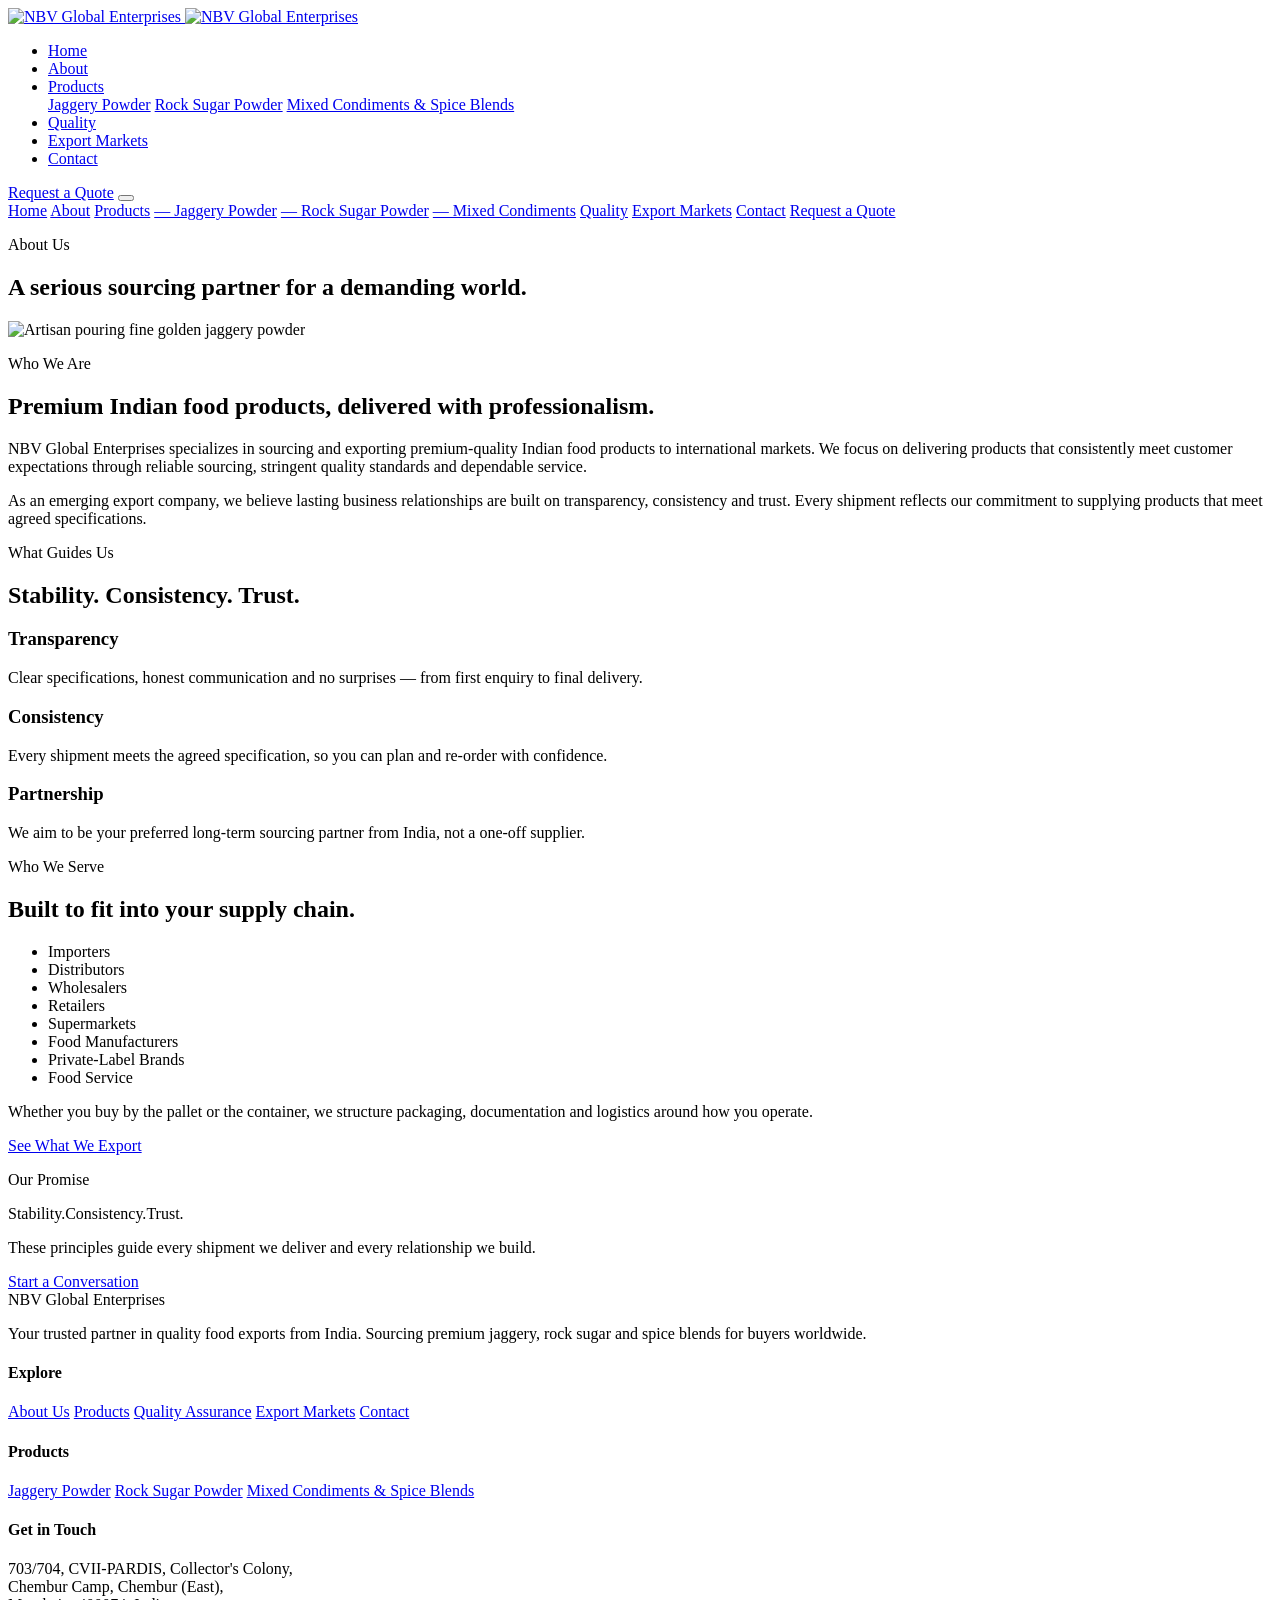
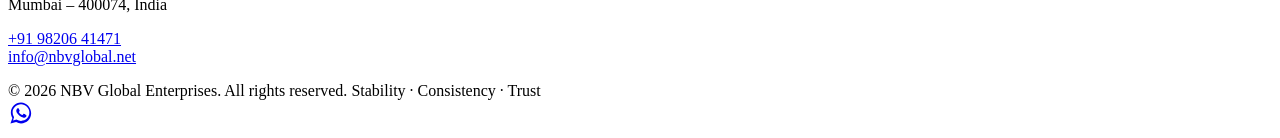
==== about.html @ 7d039bb1 "Add files via upload" ====
<!doctype html>
<html lang="en">
<head>
<meta charset="utf-8">
<meta name="viewport" content="width=device-width, initial-scale=1">
<title>About · NBV Global Enterprises</title>
<meta name="description" content="About NBV Global Enterprises — an emerging Indian food export company built on transparency, consistency and trust.">
<link rel="preconnect" href="https://fonts.googleapis.com">
<link rel="preconnect" href="https://fonts.gstatic.com" crossorigin>
<link href="https://fonts.googleapis.com/css2?family=Newsreader:ital,opsz,wght@0,6..72,400;0,6..72,500;0,6..72,600;1,6..72,400;1,6..72,500&family=Hanken+Grotesk:wght@400;500;600;700&family=IBM+Plex+Mono:wght@400;500;600&display=swap" rel="stylesheet">
<link rel="stylesheet" href="assets/styles.css">
</head>
<body data-page="about.html">
<header class="site-header" id="siteHeader">
  <div class="wrap header-inner">
    <a class="brand" href="index.html" aria-label="NBV Global Enterprises home">
      <img src="assets/logo-white.png" alt="NBV Global Enterprises" class="logo-light">
      <img src="assets/logo.png" alt="NBV Global Enterprises" class="logo-dark">
    </a>
    <nav class="nav" aria-label="Primary">
      <ul><li><a href="index.html">Home</a></li><li><a href="about.html" aria-current="page">About</a></li><li class="has-menu">
  <a href="products.html">Products</a>
  <div class="submenu">
    <a href="product-jaggery.html">Jaggery Powder</a>
    <a href="product-rock-sugar.html">Rock Sugar Powder</a>
    <a href="product-mixed-condiments.html">Mixed Condiments &amp; Spice Blends</a>
  </div>
</li><li><a href="quality.html">Quality</a></li><li><a href="export-markets.html">Export Markets</a></li><li><a href="contact.html">Contact</a></li></ul>
    </nav>
    <a class="btn btn-solid header-cta" href="contact.html">Request a Quote</a>
    <button class="burger" id="burger" aria-label="Menu" aria-expanded="false"><span></span><span></span><span></span></button>
  </div>
</header>
<div class="mobile-menu" id="mobileMenu">
  <a href="index.html">Home</a>
  <a href="about.html">About</a>
  <a href="products.html">Products</a>
  <a href="product-jaggery.html" class="sub">— Jaggery Powder</a>
  <a href="product-rock-sugar.html" class="sub">— Rock Sugar Powder</a>
  <a href="product-mixed-condiments.html" class="sub">— Mixed Condiments</a>
  <a href="quality.html">Quality</a>
  <a href="export-markets.html">Export Markets</a>
  <a href="contact.html">Contact</a>
  <a href="contact.html" class="btn btn-solid" style="margin-top:8px">Request a Quote</a>
</div>
<main>
<section class="page-hero">
  <div class="wrap">
    <p class="eyebrow light reveal">About Us</p>
    <h1 class="reveal d1">A serious sourcing partner for a demanding world.</h1>
  </div>
</section>

<section class="about-lead reveal">
  <div class="wrap two-col">
    <div class="two-col-media"><picture>
  <source srcset="assets/brand.webp" type="image/webp">
  <img src="assets/brand.jpg" alt="Artisan pouring fine golden jaggery powder" class="" loading="lazy">
</picture></div>
    <div class="two-col-body">
      <p class="eyebrow">Who We Are</p>
      <h2>Premium Indian food products, delivered with professionalism.</h2>
      <p>NBV Global Enterprises specializes in sourcing and exporting premium-quality Indian food products to international markets. We focus on delivering products that consistently meet customer expectations through reliable sourcing, stringent quality standards and dependable service.</p>
      <p>As an emerging export company, we believe lasting business relationships are built on transparency, consistency and trust. Every shipment reflects our commitment to supplying products that meet agreed specifications.</p>
    </div>
  </div>
</section>

<section class="values dark">
  <div class="wrap">
    <div class="section-head reveal"><p class="eyebrow light">What Guides Us</p><h2>Stability. Consistency. Trust.</h2></div>
    <div class="val-grid">
      <div class="val reveal"><h3>Transparency</h3><p>Clear specifications, honest communication and no surprises &mdash; from first enquiry to final delivery.</p></div>
      <div class="val reveal d1"><h3>Consistency</h3><p>Every shipment meets the agreed specification, so you can plan and re-order with confidence.</p></div>
      <div class="val reveal d2"><h3>Partnership</h3><p>We aim to be your preferred long-term sourcing partner from India, not a one-off supplier.</p></div>
    </div>
  </div>
</section>

<section class="buyers reveal">
  <div class="wrap">
    <div class="section-head"><p class="eyebrow">Who We Serve</p><h2>Built to fit into your supply chain.</h2></div>
    <ul class="buyer-list">
      <li>Importers</li><li>Distributors</li><li>Wholesalers</li><li>Retailers</li><li>Supermarkets</li><li>Food Manufacturers</li><li>Private-Label Brands</li><li>Food Service</li>
    </ul>
    <p class="buyers-note">Whether you buy by the pallet or the container, we structure packaging, documentation and logistics around how you operate.</p>
    <a class="btn btn-solid" href="products.html">See What We Export</a>
  </div>
</section>

<section class="promise reveal">
  <div class="wrap">
    <p class="eyebrow center">Our Promise</p>
    <div class="promise-words">
      <span>Stability.</span><span>Consistency.</span><span>Trust.</span>
    </div>
    <p class="promise-sub">These principles guide every shipment we deliver and every relationship we build.</p>
    <a class="btn btn-solid" href="contact.html">Start a Conversation</a>
  </div>
</section>
</main><footer class="site-footer">
  <div class="wrap footer-grid">
    <div class="foot-brand">
      <div class="foot-word">NBV <span>Global Enterprises</span></div>
      <p>Your trusted partner in quality food exports from India. Sourcing premium jaggery, rock sugar and spice blends for buyers worldwide.</p>
    </div>
    <div class="foot-col">
      <h4>Explore</h4>
      <a href="about.html">About Us</a>
      <a href="products.html">Products</a>
      <a href="quality.html">Quality Assurance</a>
      <a href="export-markets.html">Export Markets</a>
      <a href="contact.html">Contact</a>
    </div>
    <div class="foot-col">
      <h4>Products</h4>
      <a href="product-jaggery.html">Jaggery Powder</a>
      <a href="product-rock-sugar.html">Rock Sugar Powder</a>
      <a href="product-mixed-condiments.html">Mixed Condiments &amp; Spice Blends</a>
    </div>
    <div class="foot-col foot-contact">
      <h4>Get in Touch</h4>
      <p>703/704, CVII-PARDIS, Collector's Colony,<br>Chembur Camp, Chembur (East),<br>Mumbai &ndash; 400074, India</p>
      <p><a href="tel:+919820641471">+91 98206 41471</a><br>
      <a href="mailto:info@nbvglobal.net">info@nbvglobal.net</a></p>
    </div>
  </div>
  <div class="wrap foot-bottom">
    <span>&copy; 2026 NBV Global Enterprises. All rights reserved.</span>
    <span class="foot-tag">Stability &middot; Consistency &middot; Trust</span>
  </div>
</footer>
<a class="whatsapp" href="https://wa.me/919820641471" target="_blank" rel="noopener" aria-label="WhatsApp">
  <svg viewBox="0 0 32 32" width="26" height="26" fill="currentColor"><path d="M16 3C9 3 3.5 8.5 3.5 15.5c0 2.4.7 4.7 1.9 6.7L3 29l7-1.8c1.9 1 4 1.6 6 1.6 7 0 12.5-5.5 12.5-12.5S23 3 16 3zm0 22.7c-1.8 0-3.6-.5-5.1-1.4l-.4-.2-4.2 1.1 1.1-4.1-.2-.4c-1-1.6-1.5-3.4-1.5-5.2C5.7 9.8 10.3 5.3 16 5.3s10.3 4.5 10.3 10.2S21.7 25.7 16 25.7zm5.7-7.7c-.3-.2-1.8-.9-2.1-1s-.5-.2-.7.2-.8 1-.9 1.2-.3.2-.6.1c-1.7-.8-2.8-1.5-3.9-3.4-.3-.5.3-.5.8-1.5.1-.2 0-.4 0-.5s-.7-1.7-1-2.3c-.2-.6-.5-.5-.7-.5h-.6c-.2 0-.5.1-.8.4-.3.3-1 1-1 2.5s1.1 2.9 1.2 3.1c.2.2 2.2 3.4 5.3 4.7 2 .8 2.7.9 3.7.8.6-.1 1.8-.7 2.1-1.5.3-.7.3-1.4.2-1.5-.1-.2-.3-.2-.6-.4z"/></svg>
</a>
<script src="assets/main.js"></script>
</body>
</html>
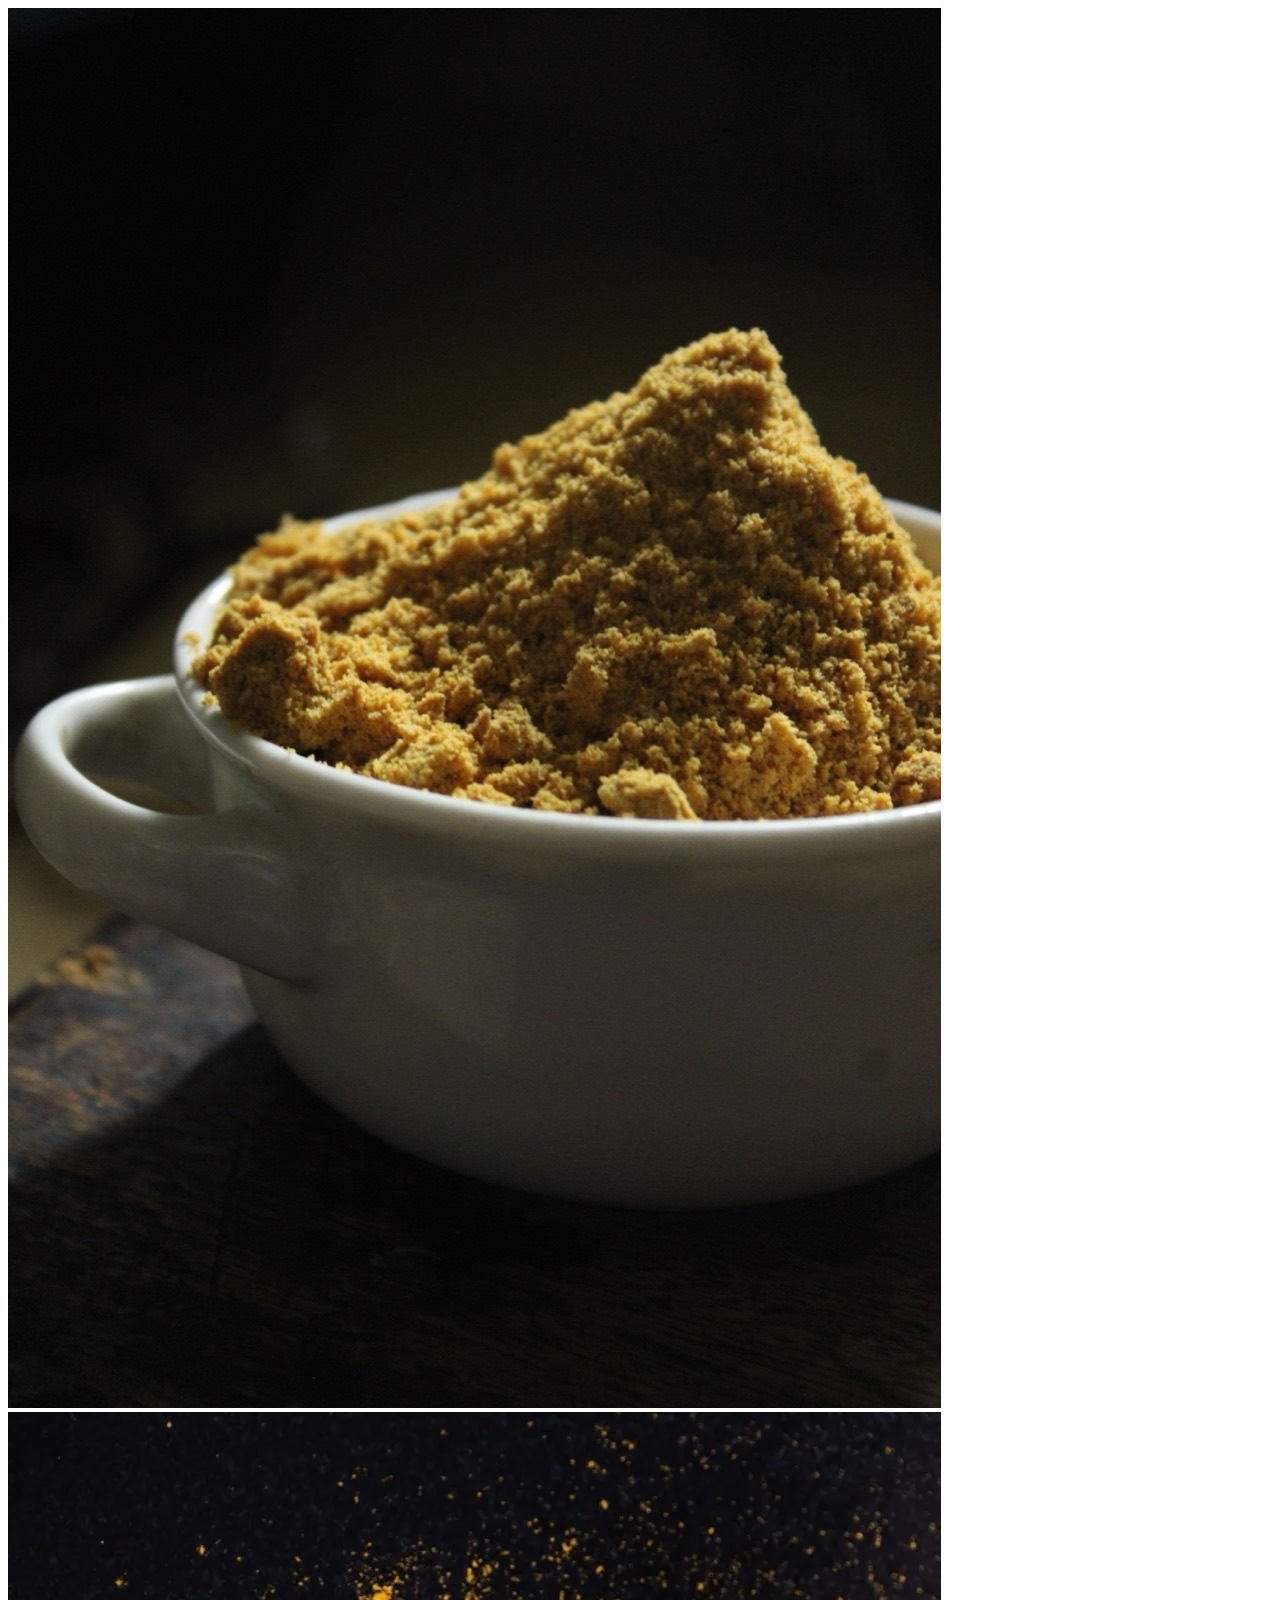
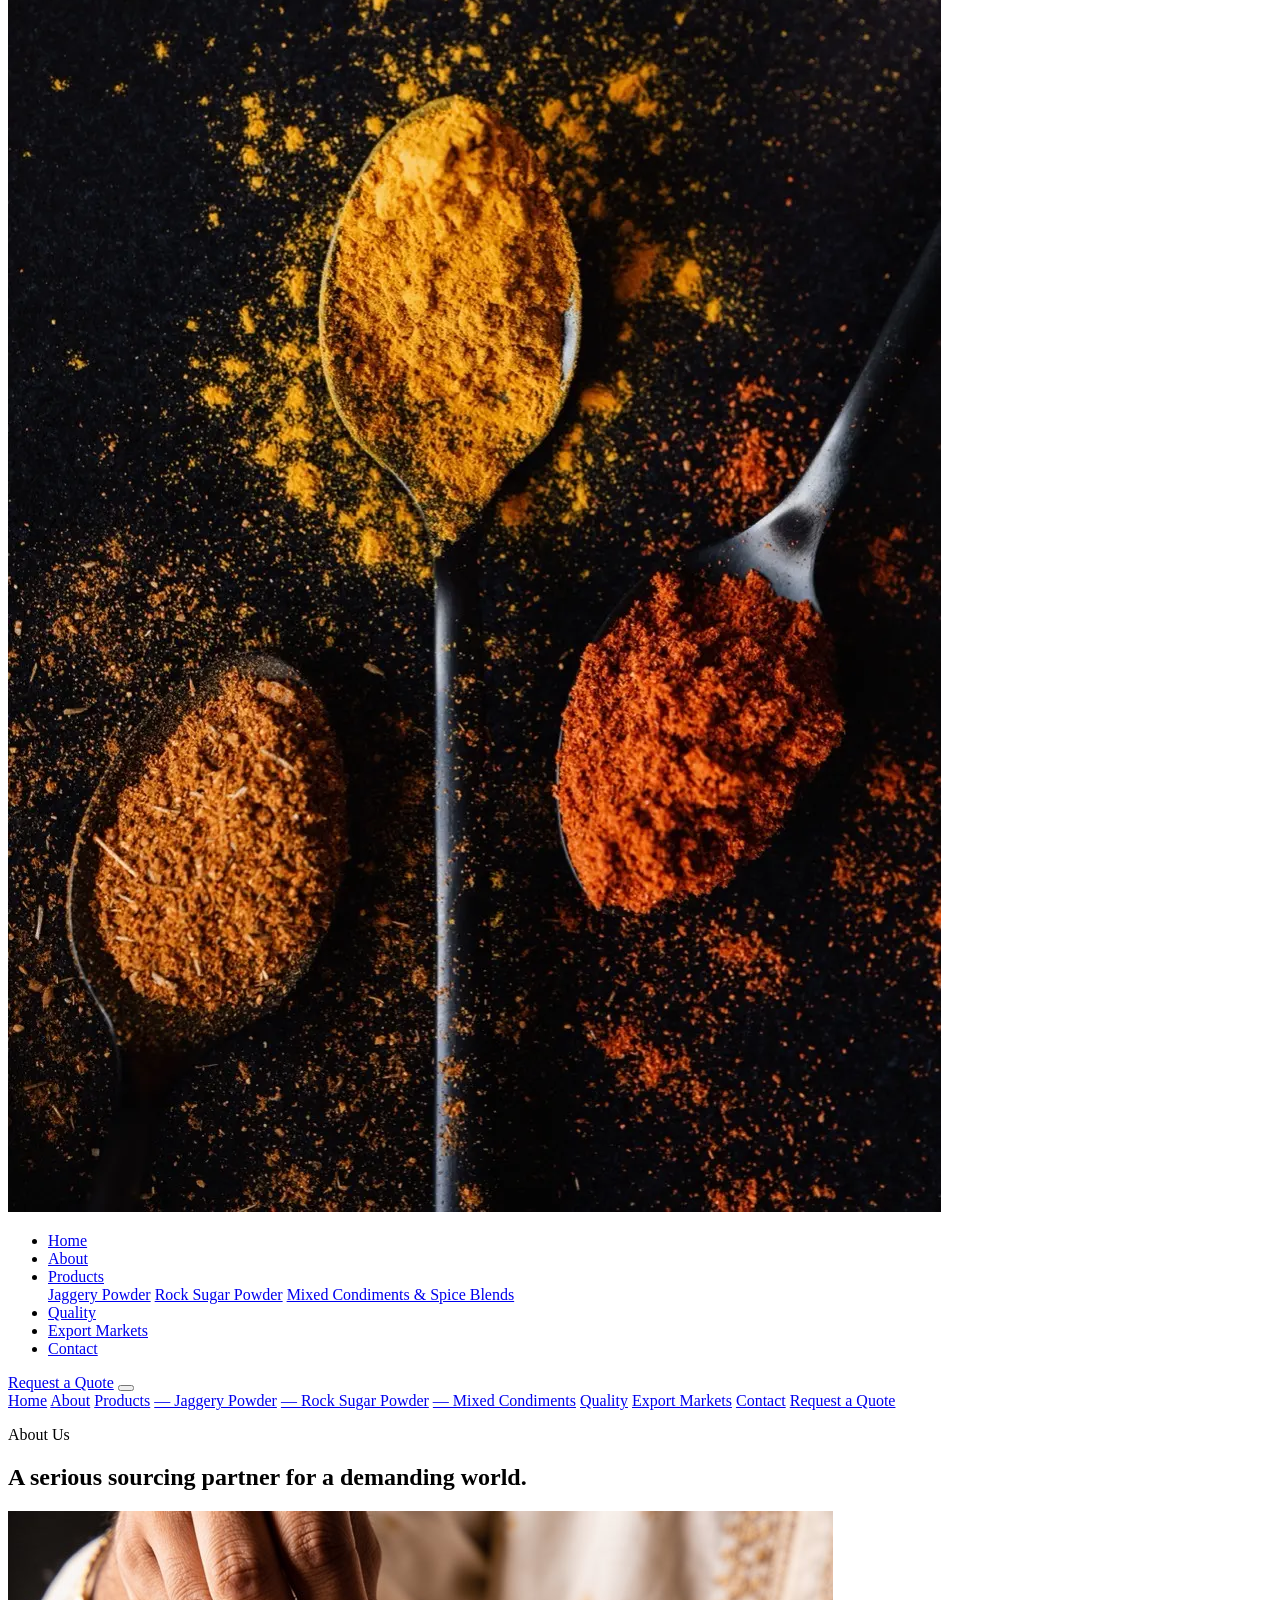
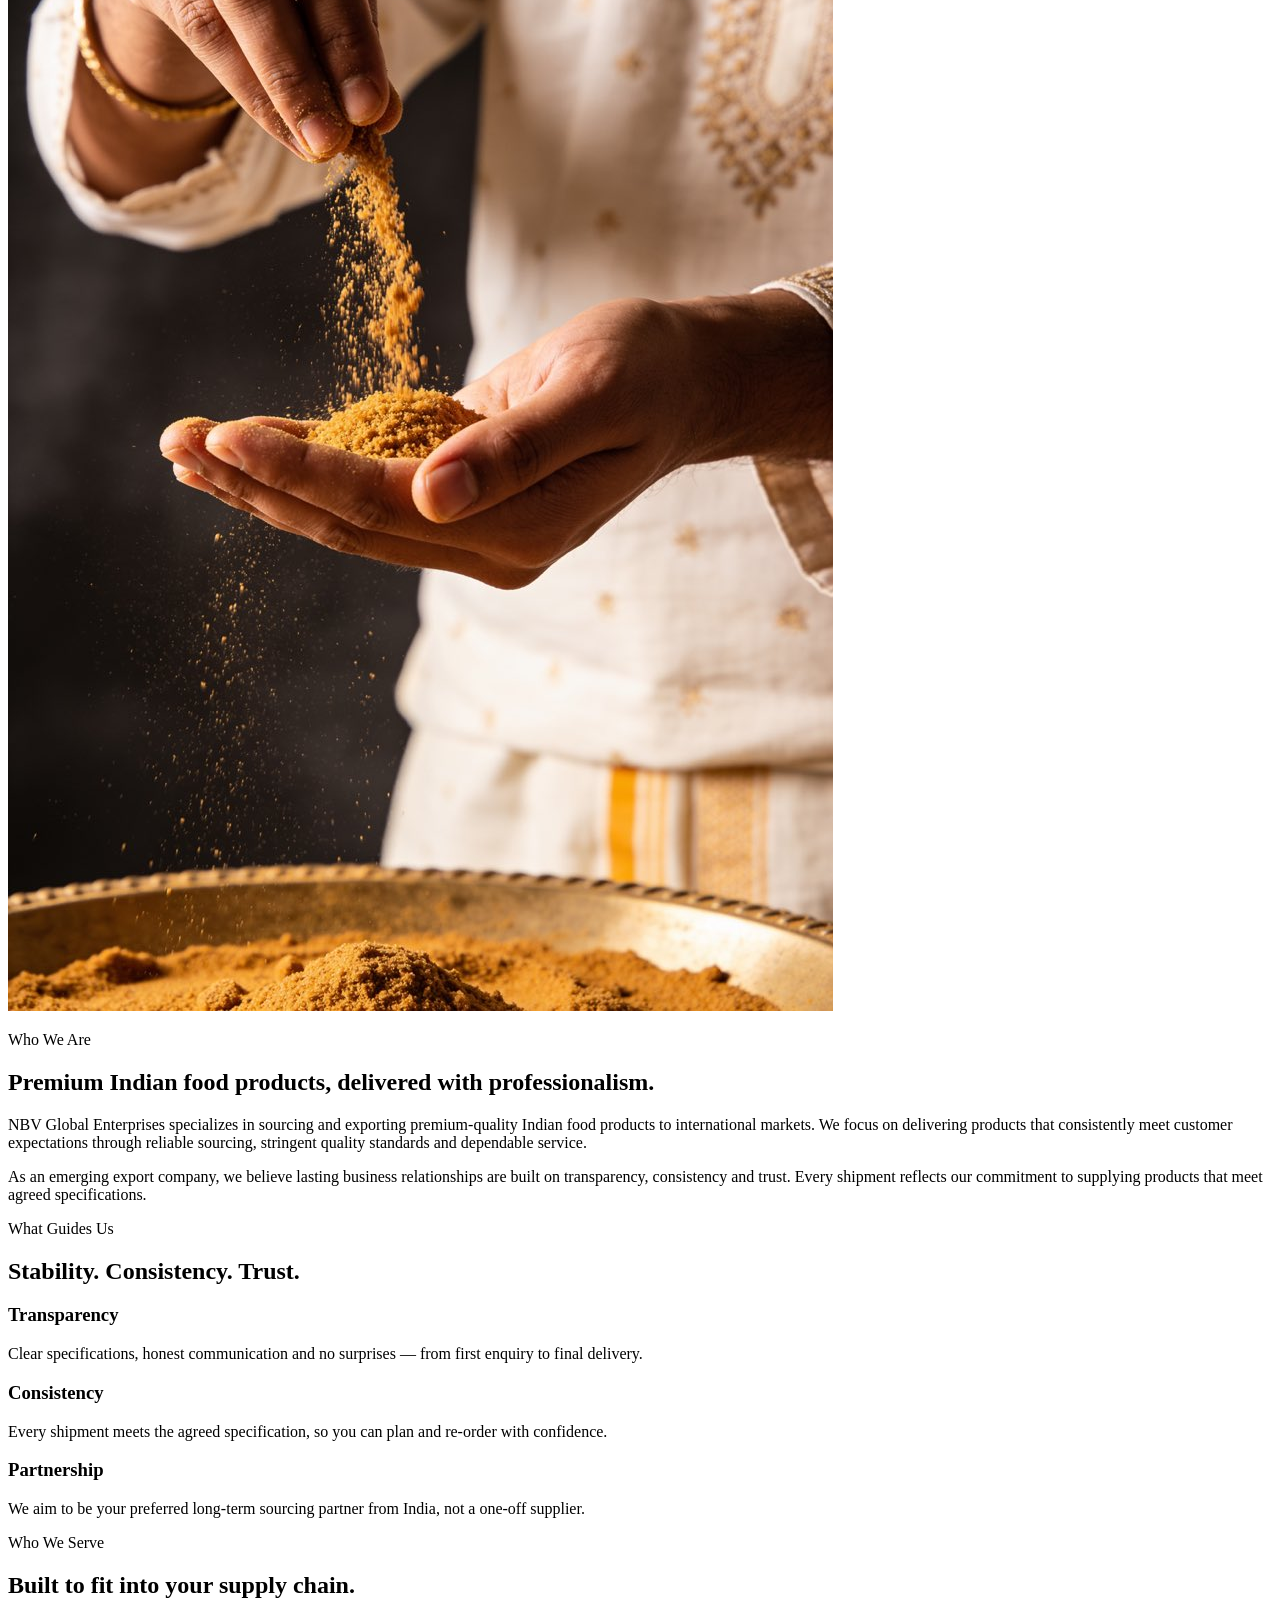
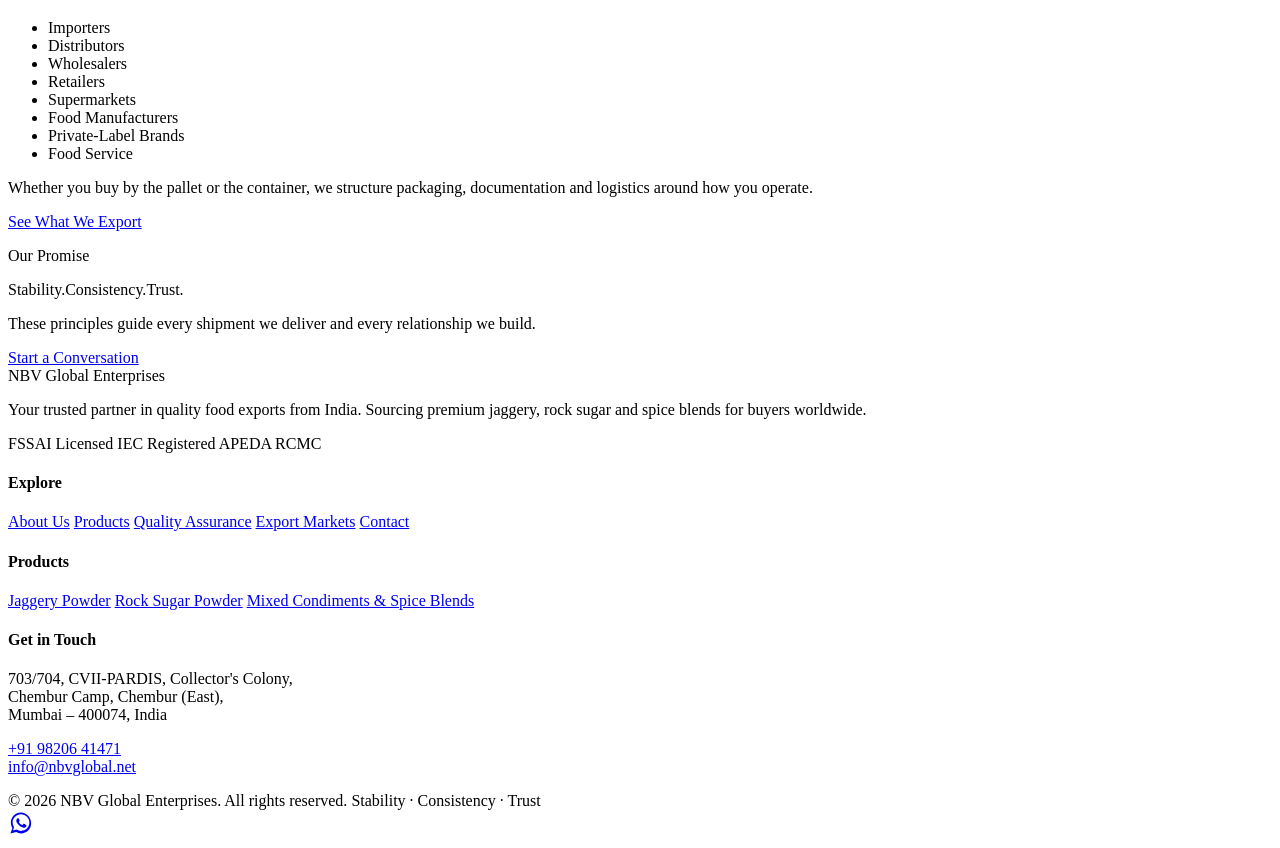
==== commit 118f55ab: "Add files via upload" ====
--- a/about.html
+++ b/about.html
@@ -103,6 +103,11 @@
     <div class="foot-brand">
       <div class="foot-word">NBV <span>Global Enterprises</span></div>
       <p>Your trusted partner in quality food exports from India. Sourcing premium jaggery, rock sugar and spice blends for buyers worldwide.</p>
+      <div class="cert-strip">
+        <span class="cert-badge"><span class="dot"></span>FSSAI Licensed</span>
+        <span class="cert-badge"><span class="dot"></span>IEC Registered</span>
+        <span class="cert-badge"><span class="dot"></span>APEDA RCMC</span>
+      </div>
     </div>
     <div class="foot-col">
       <h4>Explore</h4>
--- a/assets/styles.css
+++ b/assets/styles.css
@@ -0,0 +1,5338 @@
+���� JFIF   H H  �� �Exif  MM *           >       F(       �i       N       H      H    �       �      �      �    �� �" ��           	
++�� �   } !1AQa"q2���#B��R��$3br�	
+%&'()*456789:CDEFGHIJSTUVWXYZcdefghijstuvwxyz���������������������������������������������������������������������������        	
++�� �  w !1AQaq"2�B����	#3R�br�
+$4�%�&'()*56789:CDEFGHIJSTUVWXYZcdefghijstuvwxyz�������������������������������������������������������������������������� C ++++++##########�� C		$$$$$$$$$$$$$$$$$$$$$$$$$$$$$$$$$$$$$$$$$$$$$$$$$$$��  q�� +  ? ����׽t�z���p��謉&�k�G�F�=��F��u�R�&+��v+���`@�|�!${���HY����KrE%��⺻{q��'#�(σO+���=+RiE �f�3a��iEo��y!ec+�X�++H
+u0��m.i+b�+�1M�K���Fi	���Fh�qU$�3�͝�CD3O�˖�+�;���r�Wd+�i7$�+�U����(��N*h]�5�)7��z���QC>+N+"i+��ڞ!v���=��v+�����яj���飱�[KA�J�s)��U���q]"�ڦ⋁έ�2ف�V� �!�
+.0��;��J�`;��0
+����
+��;�ϒ!YҠ�,��g�U�3gQX�+h\Σ���n �oK �@�i�\���9�s]��a&I<��4��fcT]��|"sJD3I�̔毴lj&��셑�-LY����M�5Z���(6s/��	���O�T{j�Drʑ�<5U��tr[�) ��3�P0?J��+a���otFF�D�*VLS1[&f�斓�����D�-��-2n&ih����`�4�P��
+\PKIE11Ԣ��*�!�\S���U�q�����M��KN��LS�a\����P(�\:�S�Ub[K�Zp�+��\S���U�q��4�R❅q����1N�q(��8
+8R�.*�!(�;��a\f)qO��a\n(����N�r:^j@8b��q�MH�8S�iإ�Fi���(�HM7u+��曚a`)�`���I�M�F\���.����9����!7�2jA�O����N
+jc�i�@(�,��4m��
+��.i��g*:S|�U35D�Vn�4T�x�Q4�@�P����Ɖ}��z��TFL�N�6TQm�5��b��a�b�6j��1��e�2jU�Ҵ��W�4�Rj���� �T�ReQ-���W�1OT�ں#+ғch�b�D�I�v(� E�Q� m�(� 6�����S�F(��QO�&(��6���n)XbR�E QK�,PiqF())أ�2�u&(+�E���N�&(��ӱF(�\m%;b� �)ؤ� �Z(R�� JCK�1H�S�I� e�
+@%�1@�0�K�1J�q�R�X��Q@	E-&((���1)���I�,����q(���E-%�QKHzP
+JZ)+JJZJ@&i)M%
+Lъ1H�i1E�<Rf���E.)1@	F)ih(���n#�tV'�\�g�ܳ������/SҴ�2+����U��KG�+�����}	hz���
+���,.��m�W�$z)�+X�h&+)�][�;�,�eXT��c���Jnǭ ���SP++��V{���v6�p*p+��P�QmHz�b����Y��55{֔���XGN+x5���W��E�,��Zh� �w+VmV�J�$T�:�&9�J�&�+��5�sg�J��g�ͺ�������W�� ּ�X�kkҷa��U�TV�*+6c�em��(��
+)Ya��Sb���%.�}4��m�@�
+{�*��⁤,�T��
+�=�+�{�w���kKrgKv+}Dz�l���Z���v{���5�����.���7gz�@�"[��kyKV��ޓ�,ݫ�6Fm��e+�E���h4�{T��~����\�M��=����+�gڶU��g,�?�+��g�Ji�+�J�>��N��P���wme�U^�zV��.��Ke�՝-�;W�MgY3��WL+ʒ89m�:Vl����k�Ց5�+��S�tNFH*���Q,+�t�b�#3�t�sREU^<V���	"����+����Zx�j��f++����fM ��zT�+w� ��+v���.d>FS��qM1�̅�����)M��q4��b��Rюi�H)��
+�K++-2�5D�(�%�,.i��S�2X���
+p�7�)إ�]�؀R���bn7�)qO��ln)qO�V&�1K��b���1IO4�m(��zR�4X��ӂ���RD�4)��O���+�)�+SK
+W+���wR�.>Q���
+�4n���L�ب2iNMm�0Tb64����ԛ�d4�I�>H�*p�jv�2�ӄLj��\
+4AfF!�5 �0�Fӊ�8��6�?(�M.*�\Uv�+������h�EDӊ�{�z��U��(�P5�p*�\
+�k�SU��W4�F񠍖�+��\��3�Q��;ķ�����n	�I�޳T�֬ ��er"���a�,kW1]q�{�Ji��=jA+_X�J#Z�RF.�3�
+�`��
+uh���F��J"����da@��-�b�R��	F)qK@+��J7b�F(�Q�~)1E�n(�b�R�R��b���@�Ȥ�?b��b��RR�QN� ���Q@	M��h�)أ�m�( �4Ө� 7b��) �)��L�E?+�b���N�.(�b��Z,1IRRb�+)*LRHdx��I�H���;��m�) �1N"��
+JZ(�\R�H����h�;�X�M��J�IN���I�wJ+!��R�b�Z) �IJi(�R�JCb�� m&)Ɠq�S�1HbPiqIH���,g���MN+F�L5f*h���Պ��;�+��s]�����5��Mt�w�1�^F#s֡Zǿi������SR5�햰S+�Sm��޼
+�f�b�=�=IH�V�R+����+j����)QgB��V��+�j�ּ�uv~��[�+�t�jgz���U�R'��b6��F+wz���X��ۥQ{�I�T�ٺԿن����+ԙ�K�8�f�\�ܥ;���Z�H��"��bEo[�Hͤ欀1T�qV�ԁ)�4��H)+�b��Qk^iEb]L(E� +G+��upȬ�zpkT�gom8ⷠ�b����������
+M�c���V3��LԌ��7TA�h��lh�A+�++VM̘�*�=�g4+��g#5��]��5�^�ֹ+�	&��)�\�taޤĵk��������+Ch��V�z~kf��q[1Z�t�܊H�SN��+��ں��'�E.p�ʋ�A��u?f�kp(�ac�k!�Q�A�]3B*��*ԅc�k`;T+l=+�h���Z)c�{qT�мuNH�U"Z9�mǥeOlj��Vt��ֺ!2+N.��ڱ.-Ga]��V%ŽwS�s�+=�+&X}�����k
+xq^�:�+Jg1,U�,U��l�����+����G龈�䎪4gһ�Н� ԃA>�����Г�y��C�U��$nH��t=���ZF;U<R�+
+��L:a+E^[+v��t����ڰx��,-�$��@���]��X�Y�[�U�&Tlr�*�E[�E�����y@�h�&+YҪ�WDda(��SqV*,b�F+Xm-.)qVd���R❉�\R�Zv��(❊]��+��f��P)�P)�S)�	�N��*ћb�N�R$n)�R��
+v$ ��-B�Q֗�n=iqK�Zv�S�+(lR)�d
+a �KR�V���j2OjP�jG�HM?�s֥[p:�|�9�W'����U�b�GJ|��HB��N\
+���Af�Pu��E+Uf�+\��H�M���+)�@+-�{�R��\�*#qX�vW{��\�Į�Dh�q���#ְ��ޫ=�=+�X�eE�vVk�X�p�21�+"L�SH�{��U^�5�M%d�I��E��cQ�5Z+6��4��S�Q`#���52�V"kh�lM��)m�[sV܊�A�	UCPb��"�ju��db��)&(�f�#�+[3�S�*#�֓u+��+-W�O+E�bZ)�杚b+F(���RҊ LRb�E 7S�E0�)Ԇ�+��P1��)) �RR�EPb�Z(���ъV���RR���1@+��Q@\m�(+Ĥ�b�Qa+��b� �\Q�,1����H��% �QKL�.(���S���)��Hh�Rb�I�H⒟�i��Ģ�)+)��C@+�4��� ��K@+�J(�M4�(�R�R ��Q�2�R))+(��@4�KF)X����+1I�Z)��)i( �%:�Ci�iƛR�+S�IK������F�RRրXI5�+�^��+J��D��q�GO�+Vݽ��`$���5�֤��Ҩ���\;WCk�=`�C��i�y�xU�G�N�il͊�m,I �}����[P �&���īkaӊ߷��[�����\͚إ���?b�+B��*J9��Q�B�����<8�q� l�qLCp�k*K�����;�Z�.�p��!x�8j�֟(+��+�ZK�;� ڠ=��$���+����s�a]^��{�j��G�Q+�]�Ұ�w��l���ړ�-�8���!�U��pEuvW'��,zs)�Z�BɊ@��Z͚݆L�#l�kz	k&QУf���m\R`
+RE���@Đ
+̸Q���+Vl�i+¼�+�/uɮ��A�sRsZ�L�V���+��+Y�� ��`V�(1X����+͌���?��A���"J��1�hQ2P31���+j�UwLզ#%���+k:UWQV�X�xꔑּ�:�RkD�ѓ"
+ϑ+m�f�׌��2!���:Ǟ"�+�k j���tF���<�K����\��K]0zU����J����Ӿ�E��H�+��'�z���*��ҧ�2d�6O�\b��	}+Ӿ r*�ڠ�G��r#��C�B4�;W��J+1��[Ƭ��Κt��*��n+{W?p�#aI����fm#����+�&��5&�Z��2\�+k���ż +��19�+2��觖ԫ��:��2���O��)�Yq_RC���+�� ��Iiv�$����}ǂ�pk����c�'���Q��d~+������s��ɫ�R�á�+���[��dz�O���r���c���.�+� +:�mY�ݫ ��P�ũ�-�#<W%qi-�m�Wٚ����Ex��<.�f�y�����Wj��fT\��/�\U��i�d)*�����@��%tψ�9E٠�8
+@�ͦ(��4�����N��\S�+�& ��L�Ɛ�[,qI�U&���K��j�f�j�y���W��5Q�ɕ;BӼ�t\Ր�+�RG+e"�����+zRyG�>Q\���ˎj�TQɨ^E4�+�)6;t�7�jx�AY;������0��I�Ңi�^(�1�iI�5�B��C��T�|�Ff�f�MB�Y�ŪF�����5���U��ޱ�ch�5��+�]b�+���V5�*�ʑ��uQ���5��Z���i3eM"�]�v�cҫM5��e���z���4��T+~i3M���S�J��e((CR�njEOZ��Մ����sH����	5~;c�W����xc�u���ڴ#��8���v�һ�F��6f�kS��V��K��T���3�Ԣ
+�1)�D����s�E1��nyB�h=��b�9���<x�	`�g���Ff9$S���DES ��z+
+̲�+T�ԡ�Ln%�� 5T5J�2Z&�
+`4�T@���Rf����4RSii((�b�R�RT�� �Q�~(�+���� �b��Zv���Q�@3ړb�#���Qa�m!�b��������)�b�\m'JZ((����H��~)1@�J~)��0���@����i)��)1��:�b�Ҹ+E��M4�)���R��@�����JuQ`E;��1(�P���R��1O�%0b�Z@4�i%&(���RT�ch�4��R�I@h������h��f�V))Ԕ�q��Ԕ������F�RR�� T�y��A����WQc�W#`��le��^:+�%���R�Ez6��^a�Oҽ'K��_1�N�E�wVh �ۨ W3g ��tV�q^D��~ +V+V,Z�=b�5��kYѽ]F��\��2+C��$^(r���+r�\�]��y�+�l�,����t<Vx�����}fwVRY+�+�6���r�sZ��#�,�s���,G+VrcFLV%�V�Zn{WI��Jӎ�c�d�g1+�=*���u)hO�Q�W`q��ڡk ���kPj�����r�-���!Z�,�Y�)Z���+�;ե��h��@�a@+Oڅ1����Q�7,i�%׽gMt�Y�3�嚋 ˙�ް.+5m�Y��ķj�.�g1�5v�YH���{T��oAW�E����t6ҜV*@R�Bv�R3��L��jĆLV�H+!��Q����Yj^*��zS|�jb2]sU�&5�+#��LU!+ѵ$�A��И0zTm+Zb9ƶ���o]$����sZň��0���'�k��XH �֗$�K!�S-��_�X��q�����b�H�sP<�����N�ՠ��^v'+
+;�4��f}�̊8��j�+r+us("�%��s�+��yM?y� �3��[g;V���n>��#�����y�h4��+
+�ъ��˛���A�����I��z4>d�&�Ȭ�z
+�����x�s��t:a��vf�i+c U�U�p�s���+�z�9N�"G����c
+)�y��%����H5ا+JX*�բ9S{�iT=*D�s\��JNA���I����M�}�ЅQPɳ�ښֳ���$f�p�d�vղ����\>��$�ȭѨ+�5#"�2+Ѣ�E�r��<7�>�d,��x���Odą8�-퀑O�ZǇ���
+��e9�JV����cr�V[j|��84�z�[�,�^ k�N����9�)��%S*�k�jw�[K�ȣ�T�l1Һ��A�&a,�i^�Q-?ͬ���4�=w�Q�=��o8Pf��>�8�x�{E�5Y��R3TM)5�ĶZ��i���ک��QY�f�QE���`���V�s��U�T��:xe�i#���E>ޕh]�!]#Ν�}�U�Ud�+��gcQ�(�#��A���FK��P4�U�=+�UY�i"מi�;g�f��*�
+ϞF���+u��j��Cҍ��j��N��?�B�g�(��/�+�\Ȁ��K+�9P*'**\M#.�S��������7W`����z��5Hy54��VW���b� &(�<
+pZi+�pZ�%H��ZF+��BT�*�Ś��]0���R��Qc5a &�#��^�޻��9'\�Koj�+�i%�ZH+�4N9Vl���]��ڭ,@T긮��+�#�:Օ@)TT���qF)�b��E?�Pf�+0�4�s"�Q����i�db��9�a�fK++u��X�A�\u)�4�s�0iU�ܱj���j��RM����e���"�5(5
+Ԣ�Fl~i(��HQE-�sN� ��KF(P�)q�0�LS�N�M;
+�X�6�N�ɦ�Ù�Fڳ���u\��tV��+]'�K�9�_T�1Q��O+)He%)�%IAM4�1HbQ@��IKA�n(����Z)+n(�>��b�E?���Ju Q`F)Ԕ�LRS�I@+�&)�R��.)h�1�N��Q���E��1F)���1���� �Rb�E �1N��	�Z1KN�6���HE 2�u ���� �RS�1H.2�v)8�a�����!��%?�
+ m%>��6�ҝ�LP11�N��Q@+�QEH����KQ�+Qv�����5�i6�%��&+g8�BVg���8�z6�uӚ�+�]�w�W�����0�h����[K�W�i�y�v�s�+�B�����+Z+����׆N��ѱ����Չ��+�++�SJFEWG6�Le9�Ȭ+�2+t�F+2�+P3������� ٮ��FMb��D��b��t��+��p+t֬)6+��1Z	�V��ZH*@j�*Q�@��T�7+��V�+���Md4
+G?5�Ec�m�u�E��, ��K�\�ƨ�++v[UF���E��-R��5�+1�S-��P�s�jOj��d�@���:��+�	e�VV�zV�ہO�1_c+�ƴ�t>H��!@�fK`*�&�],��Vl��c3VLUȥ-T�"+X�c��k�sZ��Z��W$WGj�(%��Ԟ�mm�����;*�L\�� �+Z�^E��)RB3P�zї�Pf��(�* +6D����v�q�L+�6+�θ���j�q5�:����Ij��������MsR�J��k�5fB�j����wv�$�ҽF&M�J�y�5�*�W�90)����+d��X�)Twg�Q���>m�)!U<ן�&ki����X7H��僩jl�5{+�Q�W��Vu�ۀ5��q�y�g-^k�<B 梐���Ⲯ� �ŶE8��2�;�%+¼[�8�Ɔ�/[�TBZ�-j1upX
+�+�����ɥh���R���+�Ag���+k�{M�ҥ� b���8Ily���=:�]��ɮ�-FF�����]��05�bp���+��gE��OSQ���5Xr3A��T�5�~96�Ԋ��\�EH���s�q�u�q2�If�+��+�++mZ݆�j�%+bV�ϛF�A�+
+@�;k���Z0!+*#��+M=���aI�][�{�k��`x�CT����[	��=Y�W+��5�)�r@�P�+�m{�bBHZ���+:9*��++3����򸼽�sD�qR�5ٯ�Ҫ�h�j��.+�3���+Y�4f�	[2[2�EUخ��L�+2���R�+��4����Ǝ� �����a�W81MH+��Ӽ�%GJ�1�^�'̮�Z��vb)5:���T�	c]��g+�+OJp�ޯGmVDj��=�YV�f��sR����0�iȑ���*}�
+_$T��Dd��5p��R��yj��P�j+�Z@*��UZZ���sε��R'y��IQ3�%�u�:��J��0�+����7�\T�b��xZpJ�#+O	S�V2kX�l�$��*UOJ��U����P1�d�+5m ����[�l(���g%�*�p{UՂ�$5�G,�\�+q!+�q+J�n����Ƭx���	�$n1N��+j\Tj1R�b
+3A�f����M �0�3mM�M��CB���
+�Fh�����7z
+�
+)�"��3���"�� �즶dVd�Ü�,�F��yDR� ֳ��4X5�����
+Ԣ�a�)�&��Qږ��p����,I��#x��W)<ȃ�յ��+�U�.r����C�W��S�
+�SD���+T�G4�h�ٮvғQ�&[gQҫ��k*K�w�My�Z�x�t{t�(5e6�r��sֵ`��޵�d�gI�g��MKo n+]����g+m�U�,V�U+��R�53�+Z�b�+��5c�+Z(��4
+ZJ^hi+-- 7b�� LQ�v)(+%8�m�N���S�1HbQE�Hih�1���m ���@%���m���b��i1@��b��	�LS�(���1J��1N��q�S�)+i���PRS�I� m%<�R�SjB)��m�P0����+���R�	�Ju�b��I@+�---IW?���F�4����QE �F��iÊnZˊ�t���8d����|\5��+�*X��.�5�:}�@�WM��9�A�ox+��b(ٞ�*�=N�|�ۆZ�l��� ��yr��v�8����x*�ޏZ��εn8�E��Qo�w�� hZ�+��֨O8�Z�m@z�9o�+iX�k��s��|�뛒Քw;V�Bf���Mu�R�
+�,�l��gb���[6@�x�V=��#e���M^� ��+RO��10�Ιl�F������0zV�Pi6
+��PJ�ap%<&)�ʂ*p�U��Q��`�*)+�S|�h@��z�ՕPh�M�5�k�(ZH�)�9	��j4��g�ڪ�+����Ke�WCm��X�ej��H�lFj�a��I*�n+D�d���*��4�l�-LqV(��M����犃�+��Ip�S��e�nb;+L�dTV��k�э|��I��n͵�'�k�B�S��טh�I9�Q�Mp<r�ܻ�+D�+I>+\��Ia�ym�V��{��� @6քztHry������O�sM���nkN�2b!G8��mt!�_J�%��3=%c�n<35���|�=+��4��@�t��X�l�%��k[0�H��y�+J�B�U��Hv��'��1���0��VM�$Z+k:���kSZjǝ���Ҽ���n,Ez��R+�\��� �_Y���s�]NF{d-���-�<V�������T׿Nm;\�he�1��[&R���dR���\�|L+���֯��VlW��hE"�x�GIFz�E�d@�=���U�X�*�"�`��Ӛ+�����&��+9�
+)
+++j+�=x�6���#�,�ۘ���6�V��+�ܬ�s����⹛�#��SxT�7�=+��2q��T���	<8�~�s����S��s��&�� �W�C2��g5L<Z>f�4G�$
+��"\0���M%\+��4o.M�W�a3%(�G��p�wE}6�D+kS�!W8��y+t��5cS�W��nr�1qQ��+�ۨ������XԼ�c��\Ҡv���Qq��|�:��KD�(3֯,j���(��&�Ey�b�jFaP4����F��g���@*�KXJ��i�J����)5=sʩ�i��I����-\��s�4�%g�Y���i���٭��N�����❶�+O	���r ��0��X�x�"SH��X�V����T(�J�Q!����ăڮ���R9'U���Օ��$#�L#��ӱ��r�BYX�p�S�U���- �EYb�q�hsM�4�I���Ă�Z��u��
+��S�?=��+7+��P� �*P)j@*��+3��)6�"0)�ҍ� +Q�q4��`#`�j��+T���+K���FK~zW@pj���C�ʹδ8�Jb��{Tڳp)H�����֐� ��O!W3Vެ��h,"�X�Z��r�����n;�Ъ)r�v�� ���HҨ��8�)��ˎj'`�k30�<�fm���A9�K�z���g�dMlX��*�n�M)%k���?j�ZL��Y�ڢk3�^d��=%����q[���-��l�Z���(�/S�c%��g�+mzVe�*j�\�W�+��%w�w�沯&@p+W��01�Ě�q��V�Ed�I�Pg&��I�R���s�֡b�+QKڌPiiqF()h����� ���C@+4��I�C�LS�I@+���J@&))ԇ�+m'�-% ��JCE.(�BQK�Z6�\Q� a��i) 
+Z(������\Q� J(��BRR�R(JQIKHa�LR�LC1HEII�3�*JJ�#��SH�	E� ���J%%:�4�J(���1E(�����HR�Q�ԑh�� �RQN�&F�[ipEc
+��Q�p���Y��#��l5+�������kݸ�.�+��ǱZj��� �F:׌��$w���R;׍S
+�R�a�V_Z�5a��䩪1�j�jNk�Xfl�����/��z���zֶ�+�N�[�*�;5�Y������gl͊��I�\�I�UKg��`Ӊ9�n�YJچ�zV-�b�Xm=+����\��
+Ҋ� 6���AMH�VB�"[
+�P8+V�M�M4�R@��DENE7+�KL��jJa�a�1Mc�+b�H��hl�b����J��x�e����&�bj�HE/FMhGҨƵu2+D�l���*E9����kC��D`�kl�+Vi�9�ł�$}�芞#�Br U�Kڝ���V�+S�L<�vRM4�j�.�r�jԗ+�~�S%m�YTإ���6�&U��kf-�#+��9�:�d9+k���q�=�*�2��`U�QT��u`I^$��.��Jy>�PM��Ƹ+�9Y�#e��:�/p3�Y7W�$�8��x涅-MU%�:�ۻ�H���2MZk�U�4:m;�Xv��������SEqs��ٵд$֡�&�+KN�x��@0k+�aRkzeKWZ�E{dcrTV��5z+�.���`��++��y���s�jU�n5u�Z^P<U���rvJ�rJ�1U�+[�˞2���+��+'$U�w���Z���N�n+��`G5�U�g��e�TR(#5*6i+��(�a���wɨ�3L�(٭^�GMn�+j,\żչo6Ey�`�b��Bd�VY�8�٥l�0N�S���j��0�H��.�һ�&�WV���)`�'�362k��i�J�䝑�V)�����[�ܓ�wZԊ3^k�N7�+#NV��Q�3�rM,x5S~�7�q_}c�f��E��ZL�s%D��u�N�z�w��i*�>k�u+�L�������	j�C�0+Z�-Mɢ�ܛ4���i��BM�+)BԡjE�5�i�K��B����T�	���2uQHDMXHM\X*�pWL(��QX3V
+�XEL!���9eT���U�����e��T�+B��"v�U*@��TL܆��J};UbFS���+�;�(�@�+u�P1��.)
+�i.�R��a�U� �+�v�v�񊊔+h`T�*%>�:ա1�QJ)�j�-+*<�F�Hd� ��7S��@TlEH֝�ST�O��V0)��RRCv�HqC6zT�+�bF�U=i7�携��v��)�+֢3�/#5r���0K��.M�;LH�i���ۭ+^z�&ȷS��Ҧ�N"&��VT=�A+Y�֝�
+�X��d�������4b�Kv�+��(��`N��k8�C%�+f�K~+b��*m��Q�AI�*
+ǒ���/	�\��EltF�f�߅�V|����G���,ƹ��ocx���В�� ��P*1��@z�7����b�b�j�a�x++W\!m�i�LQ�}%kc����1@��R�1E-%
+CKEIO��P�Q�Q�\P+%;��m&)��� �S��11IKI@	F)ؤ�q))�Ph�b�@2�ZJ 1E-+CI�um����4���BJu�1(��+��	KE���M4�+4���T�CL��e ������Q@i)M+i �QE!�KM�E���N���VċE&)hh�� QNޔ
+vn91ZN}k!MZ��r��a+++3�Z�H��?m�t6��^}X�z�ٳn�[��3b�YA�W[gj8�+��z���KBq]m��1�Ailj�-!�ԙ��V�c��mm�+Vm���m���ѣ>��b�ګA�Ӌ�D��V�)�����+��sM�0�z�7&Ȥ,*�K��� �G0r�ˊa�Vc]��j+����5w�K�V`��IA��b�54�sO+� ���I5|�4�E�s,Ǔ�z[��ZK5j8@�T�KfP��j�-��(S�
+�Ry�	5dF*]�S�\@1R�m=i�X�R��E-Q+�A�SsFi�c��Sڡj�D;4�� MH0c@4�8��.)�W����喵EE:B)8�+;3�5)�5��|��j����d�%��6�n1^+7�5��J�.���g�E�H苜ו�x�ݳ
+֗]�5|İ��cӅX�nt7Z�6�qT[Z�O�3��5��BX��])���ɮ��b������2Oxܞ*�Z[�gM�����K+@/"�ڵ�_,K�s�6���k:�ž�v�P�Uۃ^}��E0l��8���%w+<�Ē�)+y���^�2�kϯt����})�3���+꧅�Q^'�$�=d��0 �Z�&�=k�yK���ef&��`ath��u7�Rk��3��V%pj���5�'ˡOS-#��A#������_�5��M�;��1`;�+��<�A/[�vBh��J�kU+-W�0 �Y�\�i�����1\�r������L��@j�&*e�CEb����lV��+V�sN��w5r�̮+��\9�eun�N��+\<�,��6L�F�������ur��V�m�"�vD`��u]@ <�Ư��jy�+�u���k�����hyؚ�	�S�u0��\����//ZV<�v�y5���hAE+��:��.+�A���4����S��d�'�D\�{���n��P+�Q�h<�b�m�D�4�n+I��m%��x��S��AkD:����c�+N�WDiJ�Uc�	+ZHEZH��4�yUed��X{U��
+� ���9�B��V�*xQR�l�d�q1S�� �D\hP)�i�
+~*�H�S����7�(�8�c�ӻSA��1�H(���.)�
+~�)�4T�S1H�b�@�"��ϵ74�қ�iX	CT��T+5XH�֩+v�cjp�R�
+`�X!5 �w����|� +)��f�F\Rl|��õ.��#(�M7+�+�m��y �U�F5	'�4
+�8��Ɛ)=)�=i
+�o��8jה=*U���X
+A���D@i�R/Z��X�:T��Y-�/r�C�M�+sG���R��Gz�&��k'V(�Rl�.�P��-sR�=j���{�2ĤmO%����&��\��ު���(�4+�uz�ϒ�޲�;R�v�wZOceJ+r��PX��ܚ����<����(��N9�e��+l=*�+�K���2�Vֶ �El��b�f��+��C�V1�Z�E#7&� 
+Z(�YE�� �����b�v(�;����LR+%:��	E;��1�sN����;P(�8�Hc1F)�b�b�SȤ�++f(�?b�+�Ⓤ ib���{ъ\Q������LPsKA��
+LR�Hci��Q�3�R▐+��b�b��� m!�4�C��?�)+e%8�@6���C��LPQJE% ��I@��JZ�����N��ԕ�"�KE)h����
+^���Y��Z�5-��c�t�Dq\���K9G�^'�BG{a�+��Q���~��XM�+����=����o�\լ�+��|ח4v�����n��۵m۽s��,Z�5`����Lf�f�/�Vx�(�d��J�bܷk*mCgST.�@��+Wn@5��z�ض���jj�+yK�S;������Z�G���ޛ������4$���+>T5"�cZ�JZ�����o�&���'5yW5Fߚ�J��c|�h�X�i�*�g�WT ��J�Ĺ⍕8ZCN�܋h��ML$Pƙ+��2qH�HZ��Y���+M+�b�lӪ%�R�T�c�m���ɧ`R�Rm�m�)5I�Ε6(w�Q�aR�i|�i��f5���4U�q��k��M���m�5�+v=k+�$�j�+���6چ�1�,�+���#ys�}+�=.�����^*�ȸ��Q�QZh��Sw�$� ���yl�]�a�1�_?\��|�nH+���,�+p"�|�N�T�K1����=/R��5�+�a־X�|b�����A��6l�,���d�a-b}<]9���ɧG��/b���_;b<T���e�5�<��=lo��=&��a�y&������k���RI2Mk���準"�?t��-O1�J���+Vt��p��2�F?���ێp+U�r����I��$⥚"�"�#X1�)�a�\Φ�#Da���!x�H����;ַl.��.MW+����9�D$�+U��,G+p*�E�Cу֮��Z�M�a�����i��&���.c+�D�[
+��F5>�X� �)�PɪF��G���+�қ�$uGݚɻ��G�{�xs�z0�f���6�� 5����5���?�pM<��D��[�%�'�1X�-��7Z�&y�+V�,Q)%����p��\%� �.n����_�ҽ���ͩ�h���]�Q���^uu�I;Mg���-L��l%:��؜d�v%�'&���+��Q�?u���I�[�T�jQ+mm���W�i�=jЊ�
+�4��R��5*�j��R,x5�iʩYb�+�YT��+x�0�B���X��J�c�j����,B�X�N Z�DϘ�&8������#v��Ӏɩ�v�T�)B�ԠS +K��;mU�#"�*LRQ`�i�)��S��➢���R�"������w�J�MR+G�]XI�R���
+� ��^(4�@X�!+��)Y�7x�M�Q&��Vi@�Q5����+��Z�/��n+D��ғcؼ�֛�Ҩa�J�"'�
+��+f=*�f&���-�g�U�E�J��Y<��KV=x��Σ�S�+��+J =���Ңk�J4A�ȅ��S�z��-��I�ڳu"�&Ϳݭ5�#^��ɩ�ZϗT��'�H�8vu�_��5BMD��K���t��&��]ΘᎺ]K޳e�}�{�5]�s��+��n�$t2j'֨=������\��NFʚF��v�R�Uc��WM�=BZ!�	j�m��X�Z]��N)T�I-��[U��}t($s��D�(��(��.E]����f�� ����1I�Z)Xbb�u ��R�E� ��u% %�����(QKA�bb�R�PIN��b�S�F)+n(���+�%:��	�1KE 7�S��&)�SqR1���E 6��J@FE�RR������S��QN��;�%�SIKڒ���%?�+m!�<RR�SH��i �RS�*F6�\Q�%&)أ �Jv(���R╆���P�QN��D�KE%�(��\Q�Z)��r�i����^��kn�l+W8��тL¤n�����,n0Ev�u�J��9�Ev:}�Nk���=�=J�`@�ki3^ap9���\�*�=H3���VݻW5j�+v��H�3���Zb]��-���6��H�_��/z̟QP:�5�j^P'5��+(Dr����\���%��7�a*��浒A���I���+k��U�+��+�\��'�� 9�k��:���,+�Cb��+7+�͵�l
+�H�X�+
+��q���d��W��5#EO�B�`j���Ȭ����=)�Yuj®j�U��b�y++I���N*�gq��WlUG�+��\{=DdU��w+�NF�%��g�C+S+P;�j��L��SH+ �*�E4�5Dؾ��*�>j}�W!ę��g����.+��2���5�;Ӯe<�\��Ƅ�h]���P��X�EV�5��-�+_z�f�d�MZ�65i!�5�k���4������s[�0���|��9e�גk>+�,��}�>��+�sW��e �5Q��FaS+�\�V��#ȵ��#ƾ�ּ��Nk�u�\[Ȧ�:9�:��Cͩ��+`q0��P��9��_If@k���n��+��+S�1]�W�Qh�ooZs���!B�d�����%��|b�i9��t5�W$��:!�U���� �Y��+�}i��p��W�ku:}�"�&�|�$5��z+�gJ�� �P'�c+���bQ�W��\��ߧ��x�+��
+�7����7+5V+'R~�xj�-�c@�g+�d�H��d{��:��Tg���#�^oZ?��=鬖!���|O�����%)��_>kJ;ӿ����4�I� k#���Jz�7�W���GU�����)�Z�&��3�o�+�'�S�՛q�F7W���ǽ@�2�z�SEna,�odz=ǉ����n5�~���4���OJ#��:���2�?CT��W�j�h�u���9%ROvJX����g4U�N�S(�@8
+xR��]�Ȕ�
+�2�MH�此\Wl)���@�Յ��,u0J�3�S+,C�J"��U��i*Mmʖ�|ͻ"���V��q��T���4BQ��.��^H��T�)�pkk+��S*Ҫԡ@�V�+@)اb�;�1S`Rc�,(�qH)�B�F)�S�
+���`+R��+II�+Q�B�֙�KׁK��HcE)|p)�SSLmޝ�@I�P��V�&�H�Ȃ㚕�1�T+B���$˨��R��F3�Lk��:�NF��"��NI�s��v��i��Z��;�f�qUL�zU�jGj�mKt�[dP�ޜ!cɭh��QW���1���a�+s�YKc�V؂�"���LUY-���g%�+j��*�Ƒ��pk>]QGz�R�JL�+���zW16��Y�꾦�犊6�+�����g˩���6�=k2]L���<r�t�+v��Y��`�MrR^��*�N�����n�.�M.��T$���k+�4ܚ�"o��������Y�+��٢�ror�<�4ܚJ) f�\S�� n)@�S,uJ-��ȫ��Ĉ�����]��H�sH�����@¥Xڻb�9$�,��8z��E<�+�6`ɷ
+]ª�"�̣�9K��<�$��(�R�jvj�z�=U�b�ij-��j�>�AN��ZZ J)i+ %%-�6�v(�E;��h�;b��QN��� )(����1E-�CO��)��L5,b("���m/Z`��1H���E %%;��1����1�����J(��+IKE!+��RP1))i(i����ƚm:��E	IKE �)Ԙ��&)h� RS�F(��b�:�3��b����R��@��E��()i1KLB��
+Z`.h��@����J�+KE&t�����`���|]��"�+Ӻ=O��zWqa88�(��zWw������NǷJg�ZJ�n����p+������3��������	{U{�Es�j�\�چ�CP�-}�<f��]�r�׈k�.7��u�b��8�M���+�1��k����p+|�����U\׸蚀���+0�;�+�o"2���3\D��9�4���y�:��D�8�@+
+����Z�j	�֑bh�x�j���D.�t4��uUЬY��Z���9�VP��F�*������f�3)D���c+* �⫘ϔF5NV�L�T]��ټQcL$├�c0,S&@�b��P*���ިf��� t�u��ޢ�h�c�7<P&ɮl^�ޭ�r	�L,tq�V7�X�0�k.E0-4�U)Ni�ci2gS�`����<y�S[�;+�'��J�����Ͼ+-�ps[���ZI��!Ȭ�kVݹ+*e1X� �M�q��n�5tF+	L�BQMkEj�1�Q+�S)#��LG�+��|;��\ץ���+��g"�|�x	�ڜזj��s�+����l�XZ4r���c*S�Y�L<'�>Լ%wlN�+sg=�ÌW�Z��-�Bv�_:x�AHY�+�0Y����bp	+��3֛��w�!F��.��$ӳ4f���Gf�4��4�R�3Fi �њfh� ?4SA��@+E&i)�\��J(���� ��H�U���S(�#���U���H�m�v}
+j3V�*�zk֕��,��]�qG<�&쑙V�P3�+��B
+0�Z�"20*��Mis�d��j����E�ݘ�צ[�"a�����u���j�c��++FIZ���BWK�i���Aץ[�Й�͙pu���_�x�/� �ܟ&������-��r��y�Gj�o�Fp9�2H�f,A���I�;���t�C�)R�E&�+W��}O��$�H��j@�{֊�m1�h��J�Fhb�zR�)�S�)�.)�S���P1N��Q֘X\SN5ܪ���oFj%4�T�4K
+�$�kn��kj�p�3J3Ln+pX��!�{U�+��]$i++�1G4�Ǿ�@�U7�"��bSҲ� �+Q)����V��9=*m��ir�
+X�Vh�j7��M�]);u)&a��4ճl�+��[��i#[��
+ɨ�EI�s��Ұ�+B=0X�I}+c�ʸՑ{�n�"m+��mn��iH#���Rmg��L�����,\Q�ó���5+k6]UGC\L���j���7ݮYb���PH�fս�&]U�z��g�P����6h��R�~��.�ǥQ)�Q\���Sh�J�r75U�s��j&5�&��!��d�M0�,b曚(� ��b��x��G�pZ�%L�֊+�v+���:���V�ɮ�P��2��Ea&�%�5������W}<9�:�d6�թ��]�ڴ��v��RH�F̟�揱�B"Zw�+_f����}����#�u^@��ڃҥ�)M�t��T�p5�KfOj̚Ȏq\��ΘT17�֞$�%��R9Z�w��BJ[�AS+�b�N�MLN64����A5:�j�d�p���S+V��ɨ��O� CHE:�R)+��Q� b�Gzd����:� n))Ԙ�HiƛJ������IN��sIE�4�Rm&1����JC�(�1i@��J)�.))h���i�� ��RR�Ci��IHC1Hi��C(���B�R撁!�RR�Z1K��M6�M4�qIN�Ԍ)(���-%�Z)2h
+��M-% ����"����V�(��HQ�)��&)1N��E(��Ө��8m-&���׷��$lх��q��%fvv3���l.�W���Eu�7�5��)+�
+��X��+�Wkq��1���9����ּ*���BW=+�z�,���q0߁޴WQy5��C�&&��i��d�+Ե��e<׎�3�Z�p����3 �	&s]���6�ny��19ⴡ�^�׳W+u��B����Zg�"�F���|B�e���O�# ���d�
++y0�3Ѕ{��-�L��ƺ[/�6�kƠ��P�k�Ѵ�� f
+�[���{-������	�
+�l��cPEuVE�K�n����kw�� *e�m���KF�ˊ�g��`ҋ�������XB�b�n����&I��-�Q{����V7+�*��#����yn�i�-�I泞⫖f�������1��.\+�~H+�U9,�=�����F=kf�f�ZƎ�E5�o	l��Z֋$V-�܁M@ 4๧���3R"/=j7�V�JF��\���ɞ�g�]c�Y�B1Pݍ�4X5<-��\� :Vy[5eX�m��pk��|V�3
+��,_n����FrՌ�43�Zh��=i�+0*���*�sW�8���6)�ƎcXX����>R�c޽��ڰ���5�w��@�2^�]FU*�S�QF�u�2�͏Z�5<�]�5	��଒>>�����(��3
+(��+�J)q@Ģ��P �斊CS�Y�f������0H��5�me,� V�������N��*+�*BJ7;p���r��]YW�*�N֯h��f@����ƙ�(U�7,��c2��*���q�CҴb�I�u�L��Z߲��y�^��ӂ����Gʑ�Yh++��m<%� ��&��.�ۍ�^���=�y+f����4Ϣ���1��O�]��$��⣽��`P�}4`�.1\� �-Ո�5�،�j���`04�Q��+��FmO�V�Y��nQ�W�maa�+׏<�kT}?�㵈l���P�Uˋ8]F�)&��Ǡ�.��.��Vts�w.Xx5f�Ht�e�)+U����
+�������+��ZZ�zۛ���l·2��+Z#�5M6����f��+ܵ]&2ۀ�W�j�E�X�w+��qQg*�(��h�K�k���W����+4�\/Z�o�9��o+�Y�L���"�4�5��+�z��y���ug4+Ȩ�dQҽ��&���yDԬѻ���M����:��+vU�zx�����ڭ�����}k�[�R+��]k+��;����k8ۓ\^���hh+b����Ն�s]��%� qY3_��a�~�'5��lƱ�9غ�Ecz[���vI��+5(5��2d*1F�\�s�ڴ�+�啪�r�#�*�:I�ze��x���S �xխ�)�]E���I�n�&��]J=f)��$�����%�v�3T�u�F��bb��pͳ���"A��b�VU�k��՝��Ė�I+ןS��%��\j�����n���i*?�����T{�8-��C��U�+k�KiT�V�	��&��YW�M��Bz�dɨ;�ܚrر�V��J���^+c,�<�Ԃ[���l�֝�5�Xe���Cm3֤�(y�E��\c�7D\�D�}�Q�q��E�&��U�v:!NOrY+j��Q<���yӬ��$H�f�$�Nh�v�X�R�+ �)qO	R�H��#��<��	5�i6K�Ee��X�����[f��0�t�3Rj�vǽk����Ik�]�Üs�e�mZZ�ȫ�ۏJ�+ WT)X�K���y`�VV<T�WJ���BYX��jUv&�BO+O� �!�)�1RcҜ(#j�T.l8'�++r)8��Rh���R���������`�8�R��$�^}jGm:�'�:Ԫ�<��+*��+��Zgw2�,+U�j��e+X�"�XSTҬ�m)TԠ�q���S���L�����)��@(�-�!���4�++4�}&)a���Rb�ƚ1O�&) �Q�S�I� LRS�+ 0�z��7�4�N��1���� ��RS����)+(�;��f��"�Rh�- �Si���Hch�-�%�P�1N��a+�&)��Hhf)1O�%IC1IO��11F)iM2n0�Jq��P���Sh �AKH���V�CI]�▛K����E (���`QK@ �����Y��UjE8���Lܷ��Z�b����H'�Z�N�e�=�����1޼�+�;֤W�ּz�{��:Ǥǩ�ձ��q��>�m/Z�Z�vwF���_�5�z��`k��f�k�� ,+o�����&�)���Ո���P�1�!�+�}-�WG�ی����y+W}��3�\f���D|
+��"y�MxX�+�zt5���*	�Zm�m��tU�zu�@�����Y�U�G,~Qȫ��GZ�w"�9�Z6E	.��4Ž �k��Q��f}��Ҙ�w_i+3�g�6�\����kT\+�Ev(�ɳS�5�b��3T�jN#Ll�Lj�����h�Ո�ry�d) v�lf����AZ	jj�+vĚ�+�k^+>kN;P;T�����G�h=��[q��}�Qas+[��v�m6�W\��ҩ���Q�m��Uv�i�~Z���R*��Y�⭤�Ѣ�⩉�I�Rl�P�Vt��I(����X�F�FuˀkY �.�FMaOq\򑡪�5��Eqks��Զ��Y6;+�R�W+V+��j�I3Qq3O+*�|R�+;�Ĳ�mV`�k��L)��7b8X�L��xg�+dB������\N�Mz��+Q��d�m�q�}�O����g��5�.TFi��M��G�%�S��Q@)h���)��U� h<V���5���h��a]͞����i��&s6Z"F��d�:V�İ�N8�z�Z�,�u��r�qpњL��9��m�������昞j�e��iU��Z/+	J��=�LՖe1���y���Z��\8u�I�f����A�~}��*U.~��\�\�+`�ik�Ӵ��`�ҵ�����ܱ���v�v�``%Z⫙��t0�Z�X#�V���k�[�t���c����ZO��^��:�ge>I��ǲC��*�y�+aV��7A\v�<����c��ƹ�]�Fr,*�.h����P��e�QZ�uYD*�������Y�\��RvԻ|�4%O9�^���Zպ֢�-�k�Q�Uٜ�:T���l���c���׵xj�&�ߞMx46o=�n���T����*�W\�wV;�^��+b��K�Ż�iOsZ>&�.%S�b�o�ua��숾]�H�R\�H��P��F!A���(ٌV2RR��������4=1\��_��+�/,Y��湻�SҽZX�$�rK+	;�y+��\��0l^�}���W+s��zW��ī-��Nn�G!#�!�ҷՃc�dI����ٯk��G&��Z[l+*��E�S�f�W�1�(��;EAJN[4�+�+#©.y6 T�I��f��l�x��m�P��@��3[��3�d)���x\b��QKD�t�U�F6��X�8U���SG5����9�Y0����4�:U�,���ӕH��a�/��t�9Ĳv�F=;�����]��rJ���,Pu�}�1W����+NT����c���ZkIP���t���`��Wij�
+��VR���i�y&5M�5��<��R���Q,�=Q�SP��Y���׹�I<�]�4��1\��f��N�OX��T+)qZv�]���&b}tV��+�m�g�U���q�jP�����݀]6]���=E�3ɏµP]Y^�od|�S�$�����C+s�]%���+7�~��eN;��j������a���!����>�0uE�e�_�� mAZ�E4K����ZM�}ؘ����+��*�4-�*�Z�1q�֫0��򊏩�l^+�������{S�ſ*��1��ڊG�����Ԧ��Ɠݟ*�k� ,[��@�H[�&�DU����z�O��6+�[����:����?��%��ߕ}A5�׊�M�H8+Z��o%�s�_����&��������#�C���+��++�_ڴ�y,��2��?�!V^���/�h�8�Y��F`q��Y�6c,���|� �N+^�� n�9�`Ts|=����j�ԙ��*����ש]|<��tmY?��߲���M��i`����a�X�6a�Ez��a�+�VD�.�߈չF]L���<���'�eIdA�E����R?
+ʖ�ڰ�ˌ�8F�+ڐFEuR��f�m�\Ε��C=�*(���P�6<T��<
+Ё���\R☮%--% (4��f�É���\RR�RQ�Z3@��4�m��I�C����b��LR�R❊\z�a��%IM4XDt��)��6�IK@+�))��a�T��)X�1O�&*l1����b�+���RR �RS��IKHi���N�Ԕ����EH���LP�Lө+ 6�Z(���/ZJ JZJZ�3���P�KI]�EP!�SsE0++-74SԢ�)٦ъ(�)ii)�"�*�IT�E5+���V�SX1�kZߚ���ٹ+1��x٫6�=خ���8�����H�̋�ͼ҉��m-�hɥ��ҼYUqz+�ϙ=�ZQ8�*���~��~��n+^s�h-��׭��-�y؜-�<����a^��kk+�+y��d
+�+���5�U�Ѻ<�NT��}M�x�# ^����%A�_i��FMz+��Ҥ.���FQwH���Z�[C��L�>xۚ��7�H���Yki( �&�;����/�éj�.���6q]O����\Ʊ��%*6e�RK�����O�`^7qt���溭T;�'��i�w-Ol�Ue��5��s���#���R+�=��Z�V�q����C)%��+n\T�U(�������
+�SH�H@��W��D�M�We�Ut���ɑY�h�aL���ߞ,�ǚ"+f΄���U�mVbV��>*Fj����xz�d��Q{�&�e$t�ޏZǹ������f8�0ɸb��C.$8�y�[+Qq���1�[��A�:)��В��g�l��PCgxx�ky�
+��r�WIgpN9�3����	�b��]�)���Pגx�P�9+��&�eU$��_�@j�G�i9rų�_ݙ���+z־�/�rƱ�~���-4�����lBi(���P���QE QE ;�J�&��ԫ��\υ4iu�j�w+����t_-�� Lak���6����`����=��cD�t�\Ad���M��q+�lQxw�+櫉纘��I��;�1�Vj��R4n5�bs�dK�y�Z�ZTӟ�+
+�,�9p�q��՞�+�CX�y�Zu���Rs]}��/A*kٴ+����vcG�nT
+�y̚�O�B���<��^HϹ�����ܨP��Ԟ+)��c������|�zҭ.iP���6�ֵ�k����Ss��Ż��"ek�Y�s���=+�W��0�����IӚ�u+s&�b�ƂF$g�i�^ ]�Օ��:5y+j���8�K�Ac�ⵯu(��@<אjz��࢒9溩�+�+��S��u�嚡�-��$������¯���?`���y�MgO�-AҲc�p@5�u�D�q"�Z��Z�i����sF�d�#ut0jV�`��y~�|��r+RU�;�u����fe*у��d�"_�����c+�5B=nFL1&���M(��t�tc��=/E��u5�ɥF�+�^m�^m��w�J�m(�k���\�E����~T�N���$n�Z�5��ۀrk�3 >c+Mk����+X�-�`c��X��
+޹�E��7�+c�z1�����g&t�d
+w�q_��5�,ʛ���"�WLq+�3�ǝj1��r7?3m�Bԭ��q��ٯ_+5mO��(NZE�:�C����å^�ȱ���e�qZ��[8�;���V�U#��k#Mҷ8ȯ�����y8�S�_)م�'%�[_�EDA��$�ׇ��/61�_U���H��>)jv����[+�\��D��7Nd�����V���c�(��2I��c�G�E-OΪ�lX�H�Hy�n�\b�K1OZ��R<�U��5��j,YQ�
+l��'���P�4ɚOJ���w���5rN��e�����Uw��fs\3���"g��4�v�JԵ)vP���
+���ߊ�Wx��>��:���N���Q�D�O��y�lJX�
+�3B���"E�Sr��^���1𞎣l1�w V<�\pr�N��퇂|G���[>r+д��>$�!� ���O�+9vċǠ��|Ke"��Ent,}O����� �95�g��+i����#ֺG��̛-��Uf�^��+7����+��k�+鯔D��9��m��@~�̝&��2�ǥs�~�+r6y�r�.�Tp�;��I,�;cAU��rƽ �pK+o�v�Ww"q�rK>�ʄ�]x��c����ݱ �Ⱉ'�>�-�W%��\�Ž�h��ݸ�ngy�q\�����8����R �V;ڱ=k/��j��'oN2��c�x���Ƶ!�|ӹ����j��Vo�l���c��o]�Mt�B�a�Y��DG���
+�����&�Ƴ�Y�Y:�۱ң�L��hK�[+�
+���Cm�1�W�1g&�� � ��౮�t�}�Mc�谪�QN8��m�p���,i�x��vCŸ�m�PUsa0_�Vʵ���Ϳ�Lo3�Ƥ_�Hxr+���C/"���Gҵu��fjM�v־7��<���~$]��y9��CU���%�sZ,D��W�=�_�RH�V���&,,�_1+�&�w�Rk���fCP{��x�u�����l&��^.C-|n5+�ɫv���$���Dq�c���R�C�_�����Mg��'M��𯞬|Wyl�9Ȯ����R.q���y���<��wW� +���5�j+���PdWe�"��k~�ZM��+��a���8g�G�>}�Я�%Z3ǵd=���2�__X��f�-�W'֠����z��!�J�.��
+�t����+��O�	)g���^}�xY�$�n���g��#�8:Z�s��ڱY�eǵS�:՘;�N���
+LR�����EJ+��=�+.(� RR�@�QE�ZJZL�11E�f��N(��R��f�4��L�I��!4��i���V+�JJZ.�N�R�@����B)�S��I�QҒ�C��+�%--�C)��L4�ƚJSIRPQE�(���0M���4R�PRu!��Z(����PQIK[�+)i:�� ��\S
+Z(�N��@+EP斛N�!)�L4��4\��[V��
+3�[6��sTZ+4��]`Ew0+��~Ew:t�+��Q=�+����T�V�+���+��Ӌ �NI�]G�� $-z,@��RU�&�^��Os�cØ�)մ���_b�z2��+�<A�܆�׫�Ǹ;3��a��F�5~�C��=cG������+���5ct|���;3����a#'5���7�	��m�Y��"��N+yx�2��w���>���G@��/�b*J���+v`B��u��4ɸ���΃OS؍K�+T�ZC�A�\K+���V�`��V8�>3]T알��o�52cPƽ"��9��&�0x�Fӵ00�Յ]56�=v�c%m��+��%  �]Ȭ���8%<%O��P���9���F)��;���-֤�3@�"�)�x��*LqE��Rx�Y����RD��XL始�+��v3��`����ҙ�͑�Vc�
+�炲��桖g&�kJ�<Ж�ӂ, +�l�,pJ��dt��EҴ��p9Ʋ�8�S�ڻ/$zUi ��s�k:
+jB�++���g+Z�H+����Q�+R�m�qT\�
+:���Nk�+��W�r�%"6����i1b�]�sUG6%��^+�k<�������&�����JZ��JZ)q@	F3N�.(�R�O�8
+v�o��H�P�D�8ϕG�k��@;W��f����C�>2��9��8�Lb�G0O���X)r�ӹ���ͤO=��¼N� 9��?h�<Z�:�c�v��+�vf��Z�p���E"��k���4�]E��1���b���K�6!�Ҷ�8..gV��3^V+�����3*n��}�j�Ȁ�sZ�x�ryV˖5��\�N+��m�O��_/UGs�)N�c:��S��ڙ˟�5��+�u��f����c\���P0��}MzN��[Ơ3��W_+1�:���tW5�@~A^�X���f b�C]�Əcn|ٕ@���<a��5{������Z�4��8r�N����W.��FTW+�����*3�ֲƹ'��q�q���<���^�++/i����q����M㦖+��cR�Zm����Ԁ�"�t]+d��#�m��a�Bp+�+���E+�rI\�N��(Z^¸�ۘ���^��{�ဆ��MKT|����˩ʺ�爧sL��P����)�]LA�syX�Zs�pk�]���c����~l�y&���t�ZE!fOl�NኪrKC+d9�̊�O2������۵s�+σ]U�!�Mk$o��Iݽ�Ũ�n�&�-<@eo-X�V��H��$�;+�c&+y~�S�祈��J(�+���nf湩/�w��o��vi�C/Nե
+^�sUQ�_]ȩ�j���$ĕmc�SY�lb��k���2����;�;�S�S�Y+x�>�P�vǥhI|+2+�єd5R�k�W����֒]٨#�ϐ!�V����$�R�M��O�k������
+h��r���G�+��-�Y;R���K��C��l�j�͆ӊ��+��U�\R�ŋv�~٫��|�+Ʃ�+��ʍ��x��q%ԦYI�{��ɮvV� �[��({���μ�J͖mc�}jV��.p*�K�����x6,�ަ�3UF�������]y���T�oz���4�+�Z�j����f��>���-��^V'�Epԯc�{�1��+�܂;di�
+3_Ix?�x�5-�:����z�Ӟ+�a�_+B�p�&5���-����������sÿ|a���+�1_@�g�q�m�f����A_I�ac+؀�j���d�_�+�՜���!���!�<�A+jWڴo�=>���E�����������$�zq�V�oh���%ı����T�=b�rA����M����V���ϗ3�\�q1Kp�]�c���wI��ƶ�Ö0��:�5K�,b�[^������O�:y:�}2�\|�֌�֍W��}��?78�3%�A8�O�K��.k�ԱB�j�T��{�͜�^�%�N�~sR���+�p�9��$�m;|A��0Z[D��n]�!�+XH�bMs�m;1)_R�Ε�t��2*�fc��_��b�i�.g+N��S[&�N*��$cmh[�Q�N(+�f�k,i���g~�y���<Ƚ�c8�)+�aI5�v��>�]R�S5Q�T��5s6��Z�B͞j�\)��#�4�1K�/��I+yɴ���EE��|.�g5j"�"6;N�+R�#pW��LX5IQ��V���~kX��F�"Dܢ�.��:"x5D��H��).�ї�mю�Hץ=Es���v�*�zj���us@��UDO-�Z��#����qXeD�+��-�\��vkjuѐ�Ͱr��s.8�y`��K��r+��"L-�����>2kb��h�$�`�f�lk���q�#�Zx�P�bCǽyZ��T��V����ѺWĉ��	�����i7���.k��|aM\�P���i�C��%�>�1xg[	5��?+t��d���W�V+!��}�!W���`�p�R���+��Bj��վ+�+�.��k�+�F)<eq�+��#�.�}�|Ml���!���^�6�yU��+��(���߄�e��;�^K��GWҘ���=EwFj[+d�N;���'z����a��L�1IN��+����+RR�RQE.( ��O�!�2:mK�M����qE:� ��q�Rc�ih"���%<�1J�KK�J@��Jb+њJ;P�J;Q@	Hii+!�h��@:�AKL�a��M�&i)qIRPJZ(�\m%?���))����Z1@+��`�PiqKK�C?���N�\RV�R�t��Hv��+��Z(���(��KIF+ >�)+IKF)�.J��Է~k +�+��RF�v:�)�Ev�}�J�{Y�Eu�78�#L�(T=_O��+���5�u�1���������$uеi�Ճo&k^'�^t�t�^��k������l���9�9&����~ ��p�
+�+sA{g%E}���K"�+��E�*�+^�+*M'����Ƣ>Meh��m/Z#]>���mܲ�p�#��<W�S�
+Ѻ>jt�FG{a���	���\*�W���ej�4�Ci�qW�-��G�g�Z�I?5�����Yj�|��i���PI�-�i��j&z~��h��+5f��t�.h�]��D��++�=#��BW��+��]�p*k�md]��I�+M�P2(<S<�EF\W]�K2Ja��){R+���i��RJ^E34��++�D����*Z)3>D�Zȸ�9��׊̙Ea$t�G-q++!�殒�kԃ\�:XG�j����^�z�a$2Ҏj�*���WQMg`c��.�����ǚ�Rnd�sK�V��)LB�(��)��<V+�dWe,`�ɞ A�q)3�u�w�+�FAj��[��
+���eC+Wvڢ9�*�>u���3[�퐊��_���#���L������Z��f)qRN+Ua�mJ8-R������֊���?X�@��Ԡ8h�7�_�~�M��4xufH��c�E~NŔp½���k�+�-gb��u+�ּ,�)%V���b#�-��~$�Px�D���}���sJ�Ӯ��u�RE}�|[g�ډ!p���y?��+Mq��'��yX
+�OcߩIJ�'˱��>���PĪ��U��3=��:���׆��M�k����bz�u��g��F�6���_�}㩯6��1�z�]��:ʅۥ|�&���Ϭ�(�s��ԥ1�N+�5�wP��Q���4~l>��CUҼ��+���Jw�)��#��;�˙�+���&�H��J�uvD�+�Chq�5���,U��ע�&��J+����%��`�2k���h�ރ5��<2\簣�̎L-y���N��=�q����sP��ݜ�nq޲����a~Q\/�4����`a5�Q\���+m��������n���TN�i��� ׭
+q����ʬ��LsOV dQ�8�=ke���uGm��'�q�������7+�����s���%�H�Q^.R�WC�5���"�}k���8�;Vf������9�	�+���ȧ���J0L줹��,k���#�L%S��� �\��94P�r��x�DV�з��c�t�҄済d;�~+���L+'K6tb`�֟0Y����g�jY\l+��R���z*�dU�F�Y++�������tt�!q�����+{M�W,�r��˻����+L�y�yt8%Y�Y�L�OU��:�@5����U5�}���'�q[���k�ݦkǞ����L�5���\����+x+jhf<�5��ި��L�+ծ|�>�I�ν� +"9w6�TnnL��i�fъ�MEX��ϚW4d��*�KTZj����S%L���U$������+���ol�ݎ Q�\ӭcxR��&j�����!iX�¾���>j��MC�gȈ�#x�}+���'�~�X, D�:�d�5�V�+��V{T2�KY菕<�;\ܔ��3�N����պ/�|9�U��@��5�u�C
+�L\V��c9�)F�OzoC֧t��-N��T�ϕ�q� �i<�A&���st�c��i�Z��FkZ�=��	H�[[�����m4�+x�ɂ@��q������v�$p1X�w�ܯ��\5q�����]x�L��1���9Kps\�wR]m$�[VzX�&�ʸ��fkQ�����y)+�)5���3䚹o`"�+Q �W��ȹ��	M#�����p��4�bL�E��*�s�֞�nٗ�}+���+��O,M�U�Up�YC'^���K(E�+ꃴ�&�l��8�\[OB^�빣�H�m�5]U�7�V���Ҕy�ƥb��n5T�'|V��.P�)�C�As��xH\qZw[Jd�lO+M+��0bp+��b��R[�����w�+ibnf"���F���=.�moRM.́$�2p8�~�-�@�+p<�� 	��M⮙Z�Ė������O���h��֍�����������b���F�@ßbj]H���B�[v<V���!eR��gҪ� +�־���t=F��]�� 	��+ *�ǅ�=b�ZF�Qu\��.�z�I-O���+WS&��G�+�hZ��j�$hx���k+��m�I���_�++zWv���}�JPORw*�U��;N��W�G�^���\}�F@B��OjNQVM�E�����њ�\�z��~ke����n\}�^���\��<E�i���l�+?xg�Jp{18In�y$�ަ;&��Mܲ�ʃX��c&�}kof����IA�Y�?<�$�/5+�c�5�Nr��S��2*!��K\U�t�+b���v!�+�N¹Q�+�����kVY�UF��h�D���V|�e���#=j���涃]Eq��ҏ�4g�^BsZ�p��+�"�]V����	C��;W������n�<U��.��G�q�c��I���E�6����l(�)��K�͡�nG�]t����Δ&}E�|6�uU2��X�W���մwb�]z��� �۫ib�^����F��E>0޵�Q�)-O.�=����m�>��Wպ� í#V��YaX��^��X�ѧU����F��ǏS(jp������+IVs���~)qE�3��(�	Hii=�����>�JJZ)+a�����7S�(���N���b���i��J(4����� QE+L�M;�H��) QA��i��J f)1O�!�qE; e6��J���KI@Q@	M4�J@&)h������R�+���� u�R�@--S ��PҊm(��E%R$(���Ԉ�5(�ԴRf�������D�5�m>8�Z��:�N���:�ɮ�O�+s^?eu��k���1�k��Q=�5Z��+vr+�l���]-���^=JL�##��L֌O��m��[PN+pΙ�fɍd\��4őO����Y5�(��3�5�+$�~Z��xE�,ʵ��ޚ�/J�u��:������wL毆�D|/ui%��\t�☡�m�g�Y+2-x�唶�q_e��B�|Ϙ�a�FZliA~Âk�������ȫ�N�zֳ��0�ϡ|?�=�W<W���wD=k�+U� W�xG_UQ���qW=�6#�C�&�F�g�z+��+׀Yk�H���+vH�`ׄ���+ҷ���ϵ�8���U��g�t6׹�5����w6@殯5��] &�#�+��dc(������PkC"<҃L4��*��A+�k>(��J�"�3f�l�Z�GC�+�,�Һi��X��a$t�ej+/\�R�Eb�F�_0�Ѯ+.)1Z1�56.(�I����SU���3Ҵ�8�֓CEwL�9bV�^E�Ĵ�7T�2��ǚqdr}=} e5��1���w8�[a�٦9�h�|E�[���Z�/Y�W+1޸WL�+�A+�V�+m��R���]�%Ȃӂԁi�kEL�"-��.�pZ�S!̌-H�+R���L�Pո٣�T��3V�)+2V�ΏG�e����zV���Ij��a$dV~��_|$�W���R|�=�.c(�\�;�+N "��ľI�lA>��:'�n,�$ƻ��Tw�}¾vxY�WG��U!f�1�i�_c�+�|��d�2+�7�\��k��͔jBhN8�#2���̵>����-{]�,Ql���7>P�,�s]sܴ1�+�"J臓_-�Q�Z���+S���,׮�l�zM6m��aN��jHdh�e<��^���O�X���zm�� �+����&ݑ�  �=����\�ƽ
+��Gm�rǭ|�*#��z�H�\�9�E۰��S^q�NGj�|Er�lc�z���\+_���3	ڬlY�}�p�Y^q�Z+w�V������Y�6'�O�$�0n)��P-�j)#`j�W!�ij�63�.�E=+{=���+�+�b8�I���l�=���is$Ѷ����*��z�
+�3��mv�Jʧ�V$-���	�J�V���N*3 +V�^7
+���kU&k*1�gy%5p+*F�p��J��W�1��~��P�����F���V���z�b
+q�*�������+�s�����AßQ^S%��r�4^"��s�WOc�SKr��+21Ȯ|ZŻ�O-̷9e�N��^\�NP��&s�+�fI��� qW-���>���q��V��&I5�ai]{���U�M�,ٟQ�f���D��T�u֣$�
+x�����h�|�j���}+�sMT7Ѹ�W�8�+-.i�����$¥�� $��?
+� g˛�+���1����� �\��Q�������Q�'��Ꮙ<ot��#+�~i[���}��_���l+1�Kp2?'>��:~��Z���k �
+0+6� TEf�w:������P�A_vi=�6��c��k���Q�D5�ZǊ#C��&�R�m��U*�:[�NGf��tj��C�H�yno�@@p�k~��[q,��޼LN>R��l)B��_Q�X� �im��P˱��F�"�u�i�t���5�ʬ�S����ؠ�����+<V�>f�R1M5���)�2�6�v9�4E��-�);�Xd�ҵ�=.g)�}�~���p��u��m���R�#{��#"��kՖ��f�b��(ia9�� +@�+R��Q-�Z�R9�,Z�%�c�@�8]�+А��s��qp��t�iN��o�W�+�h��R)5�I7��� U).�[$�4�3W�#3X�YGz�5Iuo���F���uܥvo#]&#�*�Ǵ޻��Yi
+��9+H�������GeC�"� :�㏌�dwK��r���Z��Iy��+�����O��r��z���6�O�1Ő�x#�^�xQ�B�1��Z�X��8��W���G-�|=Ӽ=}��e2·�~�+�����}����Ҁv�p+)��� |�U+]V[��ǆ+8$��Y�c&���G+$���t�c�`�?�Rܗd�&%�H=+2��4A�#>��Yɨy7b�g���қ�J�.0���:qړ	�%���v�S�F�8�.GF�(o��4�(|�C�W��Il�+��r�46��v�Z��W2�[��HRѐ8c��rMG{oe�����W�C�C�l�U�^��6���퓵�2X�՟��]M$��?1�[�K(��7��t�n�n�bx��g���M�A<+z
+��7z������ө_jԚ�T�F�L�)�����;&��lE%�� j�W��7����RG#��+}ro+�7m����t�{+^C+�p}�o�:~�kno4� �=s�+�O[��\�h�e��*z�X��0�Y�4%;I���aB춅W�G5�� <+�ɦ�s�X��3��+a@�+֮��+��Rэ�+��ߛ��%@���h�%NjS��*�S���|+T�J0�+PX�W��I�^�|K-֋e!�Q���^@�]۹�h�Yz�E}<d���I�ٕ�B��� 0j9vsY�9^���+�/�U��v�����+櫔W+ѳ������Iv��i��2+)�1RV4�E1\��UgU���QԎ��@����Q�l���:�X����+ӕ�p+N��:։�F��X�
+O8�]/�Rڑ�#ʺ��U(�h>f��n��&��1�Y}��4oi�헑u��k�Xo$���H�E՗�lWM<D�J���>!�ga��nt���x.���GD��r� ��O��Ĺ!Q+�ȯ\/�x��+�+ۡ�R��+�_d��4��,�ku��\���u��&�	`s+�T�ƽ�=�+t�+�袊��JJZni+ZLRg�vh�Q�ZJ@%'�C@�)qIR1))i( ��}&(���1�LR��GF)�h����b� a�*CM��J��(�\�Ҋ+%H�QH+-1	�1KI� 1F�� 
+i��i4+Lz�b�IHw�S�(+���RPiqIK�IG���T
+(���l-.))s@��.):��(��)q@	N��:�+ES$(��`QE +��Wa�B�����L�m�[ַ�OZ��+֌WW%JI���X��mP�s]���^O���8�H�^uL*g�O{U���ֻ++D8+��֚�9��JՏ5�����Y3�m�A�mC.k�����s]u��׏V��+2�a��sf�-$/��BW+�cT�2�4�#`E|�����ʵ�MͪȆ�=oDI�`TV�+ʔ�:��QY��X�i!V@1�7�<!�2-xf���g!q_k��Ƽ|ϕ��eI�lU�L+���]Tۀ�8S�Z0\��k|EQX΅^V}�k�O�k��֞i�F8��-5Y��H�޹}��|�|'�cڥ����wJ�V�+溨.�pOJ�kmt+yM��J� �^c�=${lzżg��[}r��k��K�F��kR�Pt9l���{�G[���֢\���Zn�r5��^ 9����nQ�B	�+�XZ܎Q����i ��/5-��Z2������Q���Դ�sN1X���O�RNe�O5+��#O� ��`�s�LYrx��;�+3�Z���j�$�+~K��l��U�j�F�[V��-H�'JAN֝�j�[j6J9F��r�S\�,��Xb�6E��s:���#EY�s�o�f+�8�������z(��s_1��f)"��+����̩��+��R����҅�}��9��������֊&nd*@�(ZxJ�@�"�(Z�e<.+E7!��(���"���=�#5mjQ��S������9I�pj�����U5�a�b�m����0��+��-�k�#3�z���]k+3`�5�-SOM�r���pѨ�d}+1�A�.������HA+^g��5+c�z��5+�x+H����I��0�l)K�AS?u!��c���o%˱���m��}+y��c�k��[cXf��j��ƽ�M�+�]_+(�V��g�B��4
+����|/
+/#>���x�ݗ�Oֺ�OY � Hp3�W�b*�g��I�Ŝ6��.fEϥyf���++��Ғ�V�Z�uo�\��_5߀�W��4�S��#��)��+S�E=k�մ����˦̍�5�e�Uϕ�Sxi�����L�9�M9-�Q�Կf��_��G�cQZ�iP�r+�N��e!^+0�N�V��-Ni�te�6�[��S��)��Y�y�)�]V�d5�Js��+��N��S^�@IPn��~x�zt��L�,+�+_�[��׏9�N��fy+�y�`�XW�z��Z0<
+�H��+�©�YU�9m&`YX���[�m:���C��^ja��k�T9�9��J�w1�!`�sL���5G=��k6[�ӡ��ᢖ��W4|����+�Tf�T�5�ɩH�-Ry���A-�������ԬYg�S�5_u(5�<�M�V�R�RT� ��4�*�W��O��ie�����ɫ:����R�J��2�)�����M��L������+��}�e�|N&4W�cz+W�s�	>���Mk�!f�`|��z����!�8�W���p�δ��]�W�K*���g��i.H�����
+�N+�����̦�k�#�ږV���=����Y�Y�ٜ�b1ʚq��O+��A���x-���w�����َOZ��th-$+��޺���N�Ҿj�wS�:ܬ`�P����q]�e�FY��c��D�QS
+R�sN�l�� ���Bl�B��p*+tnX՜��o
+Ijc*��E�����9�+�!Qɫ徆|�bP����ɬ� �VT��
+kNul�n_N��W>ځ^+U��`���y��ⵂ��\�5��s;��m�=I/��L��]+��+��<El N�r]Ef�F�ʱ6v:��us�2��5��Is:�%��W]�+ jp��vv��g�[H�Z�e�J�aN�	+�q-�����|��+�u�Rm.C+�A+:���1�6��R��ޗ���y9�K;��ӡ+k�������'�ޢ�M{FI�v��+Wioa��&�d
+��+G٘n+q\Ҩ��&t�Q��Q�xV��} +@��v++ջ�+h:�����$a���T�Q�X��[�O�&B���v�e{���.�\U{��&��y){����>�<�f�x�C�P�F�5gh w���������@�^+�� �n&�u8Y�VX�?wg@G�k�c���$6i��u���>Y�S:��������a+��\��x4��X��'��Mv�)PΣ>����e)�iYd��`8�S\���T�w����Zv8�2��M����
+$�aZ�j�+vv�FLq����+5�w6�{g5�����~��[�zh�-��.�$�+�,{��QF�\_&�Ӫ����ƃ�1�f|(#}Î����@�4�C�HK,q~�krd9�� +տ�h�}�֥��$e! 1���+z�e��E��j�5�K�*n��c�
+�a8�7h��I@�uMWQ��$���~I��w+�3[�R=��wF�p��~��\xSN�d2�Ř�U'
+���{���]�WK��ͅ�J��F�T,���~���q�ؽ��[��L�N 	7��Ä�j�+���4ΰ� r7t]LwB5X��b�T$1++t8����`o�F�o\w��%i� ^���~����r
+`~�=Mf�^&+�o ���V��o�	$�:s�9�Ҽg�^%v��L��y�:���i�sW�U�Є&���{U��wn���lNT�u�7v6��.�	�N+��5��I��/���Pj��ևz� �+ߎ�s��i��5#(J�cP�nE���0���ǥq����5�xFl�>��N`�)�ۡ� � {#����|7y%�Q3;9��ZT�b��Ъr�������b��������z����ZW����F���y��%i�b[R��y�'���	�kM*)����hUgN���(�+�㯄P�$�����Y��+{W�7������
+U�� �����ė���+����dSG݌K�'yE���{Y~6SJ57<�VE������W�Mݟ��k����ik(��U��,�K7h�+j��S��ք��+���$��aFn{W�j���&�t�t�j���Z�*���9++i٣�˫c�N�q]��Ahd��Wp�7$t�kN�j��N���_�a�U}Ɛ=tr�0�G�)��5.��l1����I�] ��h�mG��sM8#m[qUY5�w�.8�̧���Zk�ke"�]��Z����3⫽8�IN�^Z�@�Oms�+i�5�JZ�G�+�ޟ�@���#+�O�>�֣k�;�+��Y�4� <���+<��X.�x������\<d��մ{�+��t�`������ǇtoZ��#����S�K�ܲ����׻N������gz;+�4�(��0�-�JL�M&hRf���QFh�Hĥ�%-0��J@(����)1K�nh �4ӳM4�+4��RT�)��4�4�n+>��EE?�T�i4��4��/4�Q@+��b��ĥ�����ih
+J)(+���������R����
+(����KL���� R��� (���B�EXAEPA��Lci�QJ�=N*�1�U�Z����"�=\�R*�-XPk&�b�hf �I�ޕa�\j1�o1R9�Z��vҨ{f��� �zN�u�+�ϺU�F5�:N�����M++��G����h�:��9���+Ʃ�3qdsU.`YT�Y��q\R��g�h�26E|��++�U���U%R+�u�5$S�kB����ʭ55f|U�i�Z�x��*q^��]+Al
+���C���\+)U���-��{7tE+�
+յ�h �>�T��a��5-�hT�����+��j[��y�X⼱dfn+�|5b�H�5pV�ӧ+fvR�9˕+Ϡjs\�ȯH��Y�p�sB�mM��+��Eoqڕ����v=�i��=����v:=�B#��W&n$� ®���#�\�7=��ee�� +�ഭO�!A��fWP3�o	\���m�Uc8�5+�ldVpf��nM��Ug�&�,j'<Ur�ɝ���Ê~58�=�r�.a̍�
+jB�����g�S�Ϝ��T�����
+�sL�+\X�k6���ҭ�* �a*,�H��k֬-4�l1Q�T��@i�Hk.k.�+�Z��X�)X��G�],M++���@��Ԭ��<W�x��bxٕk��q>�Vg&.�����'�����-wތ��+�0k�h�6���55t|Mzn�!+R��ԑ��д�)�Q�*�H�
+P(4P�Jp�,=jPqQ�vqV�$�W�5qN/L�JM=ˊkc6[z��5��H�R(��F2WG�B�Z2��ޤڦ��
+E|W�R��=�u���3��~REZ"��k%.��#����+����zH.��\b��`ըE��{i�E&u�W�v S��,����S7Q�!��9�";M��~ q#ӎ�䰮u�R��Љ�%��w"�.�R��`�\&��K淭t_�9�*�wL���&+j����+ϓ��y�z�IX��g=��K+s�Z�_F�9�53?�+|��5R�X�8���+�.��ƪ���xq^hds�4��ֳ�q��5�>�w��x�X`˗]�k��h�Tb��<�%�7e�dn�=��޳�Fj�`��a�v���3Qf���K���b�)���Tb�Z��+WK�/5k���2K+U�MP�6w�$� �П�� ���wO_��?���1+�hy��g��*0�^���s�v:� ��<�������d|gn�W��J���:T�wr�`}�ҹ�OQkhY۠���:�uj3�Q�qI"�������"ֵ��KX���+!�Zʍ+�-�\~�m,��uq�z�8�e��M�+�z+�����܃t�H W��F��:b��L�L~���m��󒔦��IT�+;Nխ�(�M=�vE��j��Ԍ�H�WD)r�NIN�CQ�i��&�L��P|��V\�]�%��v�@J��T�T.�� Nk
+MA��t���P�f�ήx��q\��q�~s�K�ac��9���)&���N+>���6�0���a=��W���lbmr:N���+�6��;�k�2�W:hŦ�>�]B�hF��Ϸ��K��9񞵙�hZ�d�e	@�e��xg�^(�R�>��C�+��J��v��F1oTs�(�a�Ȗ��J��+�KS�`��B��Lg��rO�w$+�+�:WI�x;D��m�Q�ww��}�cyjL�o�z���VIi�o b�˭&� �anC�ߩ滹�Odln�Xj�Wo��6�S޼�����+�_-��o�s�"�+�wqM��szV�d� �+�=�Uh���"q S�a�]
+��y+��˛u�̘+��S'����9v3q��[�j���NN9�_�)z�g戾o�����T��T�iN�v��R�^�6�����N�駹��lYdf*��~�+����&ܤd��K����K:���2����$�z--�A�'�пuz!�)$��2#q�:W?ỽ6K���ï<���k�f���eh
+B�Y�'+׿�^�m���w�h��m2';���(6�U�O�#���uf%�zD�Ϫ�S�-�Gs��~:���{���� ��*�湠[Y�3G��v�P;���k^�%[Qq�[�
+�6� e��ϥn�c�_���.[~�E����9g2	1�%�l���Ŷw�ɧZJ�XF1�=++��%�w�z�dt�s����������FUPD`���:֔��'��}�S�����U�q��K�����)��Ҷ/�ϧ���I+[w`�oC�Ҿk�� O�j6��lI@,r�A'�9��]���;�M��+6
+��QW�S�9+_��4����0Yg3�$ph�)sfV"e���z�k�0�-��1c� z0�դژ�G�'1�C�o��~4�S���]>�tV�~�.���"M0���!�U�9�+��<C�]�>�+H���Z��[bxn�O�%�ؿY�9����i+�G� W_��z��ǯ5R�M�u4�䴒��=�:��A3,��o���|U����+a�+�)q)�Pd��oJŗ�P�~��bQ��v�+���kK�j��[��Y+�+��jޜ��i~F2�m�+��{X��H�nO ��w�0�`����
+:���j��+�+��ybK�srJ��'Ҵ�����[V��c��U�����ǏZ�Ѽ٢����^*)���)+j�Y�+OA���8�J�Κ����y�[��j�}J[�j�K��!�@%<��{�7×��a���o9���;{���+�R�_���Nn���w�q�)%�Y[����i�階�4�,���{�W9�6+o�[��`�s;'|rsZ�z���Ɇ�1
+ �Ԟ���+�JI8�N�w�X6�p�A�P+�m?L�c��tY�+�z˼�n��M��$��PhSI=��8IP�X�����Z�2��M��xiۥ�C�*��^�l<�n0+����+y�I����~г��aOj��{�WC�n�&�g+*�zן꺎n<�� �������d���,�m.�&2p+]$ܬ)�#��Yo�U��mn���{�>a��:U��œ��g	.I��c��A�7G�RG+���S˥�E8����}�+��`�#�zx�Ti$ַ8�ЕF��H[l���\�^�� 	�2B��/��)u����t�+_P�+p�bo�L<��о��R+3]\�Nr\f��h��+i+����sW�5��V��i�ue�Q���S�+�?�O5�iZ��(���\�L����a�lh�w��)���,��?z��J�I�e���1+k��/Q�&؄�^���K�ʂO�O_j���mh�*Q�\�9O�"� A����������+��>	e���g�����T��ȯv�[����������Q�i(4��uS�@+���M4+i��4��LQ�ZpX�Rb�E�3A��Z(��}&) �JZ1HbR�QLB�M/4v�1�RN��i��Hi++��R�)qF(�+��� ��S����◊:ъLg���V�C@����%:��(���%(�
+Z(� ��QT ���4 �RR� ��)�R�JQ@j:�V#nqR�qf�
+����uy��+��+&(�5+�hlZNU���:��s^i`�ե�B9�:Թ��5l{晩5�[߂3��?U)�k����+k­�g�N�g�-�"�{��c�+jO�z�e@�S;���gI�����f�~ǥa�\��Cj����=n��+ܯ����U�/�+��M�g&
+H�y�(�����	 W3,+��ꩭ��Iō���kӴ�B�k�:V���-�+t��4�H�UBZ�Y�kTFx�I��b�k�+3��#Q��_���y�&�S��6ܑ�tq
+z#�� ���Ȫ�:4�������]/��'"�ƻ+��k��`s��-�6V��&����#+ם�z�Ƙ���
+����筝J&��5
+]D���I~$e1�H��O�v�^��Td�{+��/k�C�c=�A��^)m��6<����Ŷ��!�L������8��V�Z�+���!�Z��[�|s\�Kaع�+b�*�<du�p��.g�X9�U���+iX.R9�(5d��
+���w:sVW�F�Sb�D1�j,sS�ȱA)+SE+����+��4��"��F{uqҪ/��w���<"%Vt^k��cA��FO�$�F+��C���B��`3.OvG���*����H�3��װ�
+�%V���F�x�������>Z�t��jvjG��O"�*��̙��Ŧ�L'\,<S�QFh�Rmԅ�,�Ni9+Dyz����
+����3UL{I�@��N�UWs\Ӭoc�US.)����Ě�IHꎛ	8�+0#���t�V+k�T���n椌�U	:�+�>i�6昤�n�f�5��.I�L�)i�Q�m&i�u&i(� .h�����Q@�RRQ@�QI�ZB
+QIN+( �M�<
+h��j%��G�W�+׭�-<fI�.}r~���E92�'d{����x�Z� ��VL�ٰ*���~����E��¨����+i��;�`�hGR{���W@����)b*�=�oJ1��7W4,���<U�35���:]��cd�k�E���%�_ꉮ�mxҏ��߆������U����K�<��Xt�@Q���Κ���g5�X��|�۪���T��$�=)ʪ"�r�4 Uc�nEtr[Dq9u5^P�������2> � �-^�#�Mj��ݾc�ؓ�l��kC��R+U����	����Gya)3�z�+#Yl+�8�+R��=���F+�+���M�<�6)
+����O�ڭ��hX����M_Nk8+ʾ�J9d�l�F)�3iv�� �VeѬřwW������B 8�]���Usqy+����v��[���B���]L����0F����~�i���+�x�{ú�4������C+��2Hv��k�9�$5e�C?O��#Ej�c��kx�Y#֨� jYY����U�Z����9+��cR�U��ɜjM�(�Xx'E���Z��ǧ��i�yiw��#o\�5{�˨j++ �Kb���jz�B�|_��ڜj��?����]<��y��H�/�W,tK}>͡�$)99�6�����+�֢u�/�ڶ#�w�����i~�n�ב�%�`+jEimgn�¡6+�=��\5��F���r=kZ��;��<Y9B�S���wu%d�~#���+y%�eO��XU��}GMK�ˆW+��+�����lD~M�ԀH�/&z+t��+j+�+=ᐯ'�j�4��+�w5����� �;��՜cI�՚(�ő�'��뺼�4��-]� �n}�jAe��;i��d�����+GM�R��2�3�<�=�T���nd��RI�$ai��'��`h�)#�$+��+���M+@aITeJ�?�>ƫ�$�D�Z\>�)+�y��&��ٮ!�b��:�n�׊�C�Z4����o�{t8�7���wGPׯ+�+F�@���W�E}u��z��U
+���e=>�W��GH���\���qa�v,pcbF}qڻ����eK[V+ZFv�m��]x�JU�+��d(�^�V�H|C��x��u�H&ޮ��E ���9��u+o�a/�YJ�7s���}�״� ���|�7�+��0=2NI��/��W+pY�hq���79�l{ק��XIS�o�ƢVm=OM�y����p���6�e��Ob+�Э�?+��Q��|�b�O*5#k �A���Y�m����WC���"9�ܝ�=�+7ƶz��+�xu���RD +��+O��E|L\�9�V��1�w�6>|K-k@�w�s+[ �����^��k��k+c+�s���_����]��?y��+��1��d��+�+�~˪h�+BX�e��#����g���1�&��m)�i��)�;+���H��[m�w�C��z���:�M׺l��`O {z��:n�.����<d/�1��=>���C%؇/�[+kͩ9JQMm��*n�=cq+͛C~�t�ys��R��ox�J���o#ۈ������'�+�������~+NI+���e��n[#�ҽbK]#T��cf++�c� ��)�uv8({��=S!���:	!�����PYvt%�j-f�M�L0�\�&B�2O5����1��mm�%��Y�+*�~���]�o�	�rwz�+�ͪ������4mv�M��'�+s),��[�~P�J��[�q&ɗk3I��e�WRѵ�o���qn_��+�2�+�*] �[��[[I�B�͍[�'�>�5Ԟ�ťs� їQ��REM���'�J���+N��x�(!�=�fNڭ��w���iB>l篿���.�[H�]�9\�ǥR����ũ^�5���\E-��c������N��!V�2{
+����z��1+`(U��R]��k4W+0U��e'���I)����7X��jw��+�R:�Z�b�Y��h<VA�K����A�+
+�֙}�;7]�+A���4�Q�ݍ�d����q�#�ƙ����m]xͬLT��k;B���8+真J��岊��B�����*�H�f�]ހk�,_RK�ksS�+핻��	Pa9�\~��+˓sj��+���^�2��g�zI��/&�_È�P�q�޴#����[�Xw�fx�ߢ�XG�g:���\`���{,R&#�y��i�X0�k�Ҭu;�f��;H�\������[c!OZ�jI�S��xg�t���Ɋ��Z�O@,(��tl0�}�~Ғ��x��N��z^��$2�2I���&w.�40ȨՅ.�YءvTR��ȫC��g�=FQF�)=�J�T ��;�"մ�_�+t�f�"7��3R�3��+uEE����>,�'H%n+{n���x����+_i:�����_Kx#�/9[S�c5����ץz'���Ò�Sxq�+���3���׬��_��+��ͦݽ���+3^�*��Y�؊+����4R��k���)��@���i���2:1O�(�qN��!*3֝֘ii)��5#�3Hy��%PM4M&��RL��h+�����	M�:�� �L5!ʖ1��R
+ubb��M�1	IKG���M<�i �ZZ\R+����R���-t��E0�)qL�IN� ��\UJ(���QK@	�Z(�4���PN�%- -*�izSc/���dV+m�Ӆ�	�hH�+ӊ�q�*n��u++T�*(V��cj��z޶�
+���#�C1�R�gU:�+�o���kQ.�w��l�;RX
+�*QH��Q�tJZ����+E�V;L��>i#�:�+�6�掕ڋ,���c�\3��9ny+��Np��jZ+�N��m�Ő`��S��R�J+ʦI']��	�V~5�:��!k��-9���_K��F��S��a]=Q_O�$�5�~��+��+�FT�V厷=��^�Z++_ٽO��;�@���#O��lm9�N��k�u@��G��Z%�r���V�N�������M����E��z<7q2��*�����XU�&��ps\7;>B񏂥+�[��y�n��R��+�+�w�s\uׁl�z��{�+{��'��b�j�拱�<:^���jܶ:��	��}Co��t�^o��uUƩ}�`�v��Z�uKWi+@�^�|{+��V�x.�!c�M��C�q^UZ�����S�z�}��#���ֺ�Mm$�&��+��0d$b�K{;�F�\N���g��r�W�3\+����5�X]y��m	�g(�;)�1V�I�qZ4b�@�)H搜R(i�
+a�B�@HFE3oz�{ө��@��+TāP9�4R� Սs`�v��i�Bmlhy֣��gS�A�/�<+�1�},
+°n�Q�1]�1s�љΜd���� �$F8Z�n|':6��w:4o�Es�>+���׷O5���je���3�vh�*k2M+E<�����06~QX+����l�j�j��+�Ķ>m��qڜ4�=��+7���=�ؾ��7�?ŉn#2�Q<�+E���}�g�q��	�+R/�R��휏\W��?�?h�Cj�+8�ɡ�Fv$j ����1:i� ���>�-�|���+m6D��E~���KK�"h���Ey����(q R{���ٞ��Snё��.���f�c �����P!-jq�^Y��:��r6n+�� �`�ys]�+���H,+���^X�1Q����Z�q3�����OJkX:����]���-C��9+2�v���DP�c�u:�����8��b����6�>F0�A���qh�� �����J m7�)覓ɐu�؊�qR:ъ �����KE%+E6���N��� p�S �TU$"T��� eo�iig'��$���Ñ�R>��O��+�x��E�R�<��+�y?�~�iZE��|/o�Z �+j�}y���ʜ}_�߇����D���n	C��5;�o	'��Q��טx�X{8������T�Y+���1<{�:��֤KdFN+��l���p�\�X�h�+��^����B8�+|�&������Z	E�-�+���QɥV+Z� ,�
+���<�J�����J�H��p��ŶC#+uB;�e&V�u���Rz
+�RI]��Რ��[��aa�L�s09⸄�孜��[�8�lF&)8�Κ��:��+�[�pzW�h��2i'#n9�?T��#j[�ʸ���A�W;�#	U���G��-O�4};BK�x
+�qX���9�X4��ޕ��+ ԦF��,�
+�GE�~�,Ѿ���t�''J^���RG���+�5��^�F�� ]W��k�=~���f�ߞҿDD���1�jKN:�m���IB��F�z(����qt�+�hBϞ,ϴ���(�)]㡮��嬴�����%��y���Y�ՠ�/򎸯�t�IJwl��KJ�H�}g�sY^;�2kW�ߋ+��������O�(�6���,oc+l$��R���\�+�ȓM�"x��_�5S�ʹ�N�X���ntӼ!R�B�
+m���^�e�!rO��s%���qt�ʯ~j��j֐��T+:�A�@���;��5�� �s�p������ͪB�-9��ϥY��b���s7�; �����T�Pӭ�+HV�5���Y�$��3���"���m_�T#)�+E��=��Ƌor #�2�����HYP(��+���	-���+o\�d��z⹭_Ƕ�Z7۶�L]�B��2��*�*Tn);�|�tTl�Z�o-�7��G��q�z��=+���Ԃ7���U�-��5�+�Ѽ5>��2�o$e�xO_c^����D���J�(�ǷҴ�ӗ���_�QN���v��^}F���%M�s�8+
+��<I�ƌB�Fw.��a������o����/8�m��½?^;��A�{��L,�+��3��E�8���7C�׵{����l���q_9j�/�����۱� ��[�>9���4�T9}ʥ���mv�û�� ��}6[�T��Yk�孈�}އ��C��V�%�G$J��/�99��{����"�+s[��H��v��^+��u�1(��*��{�8��J�i�U���9��+E+����dnL�ު�+پ]�k\�[=mo�'[�pɟ�W���g�y�<W&����Q�U�7��]�|]���"�+K��0� �c<��S���'
+pף"2�R��>��/��|6�>��'���O�+�cO�t�WV(�&*pFA+3�;^g��Ko��?s�'��+�`GA��Q�x��]��qD��,���_`+�J
+����=i�"u3x���6��7BA������uO�gx�Z�ľ+������񂼒}��O��u��we��	��Dk+RNA��j�Ήy�kMq�ܛ�/��c�1�?Z�Q�f�����Y+�+����[���L��s�P>���K뱨O-�	"�6�$m=�kJ1�e-���*�#z)�j�I����Gb�Yb�>0�rC�ӭs�˝ǩ���3u���5����BD$��؎��[�Z��6+��>�-П1���I+z���j�="��� �e»<�9�z������K)���G��s�c��rkW�m�*j�}��^k�;�ߐ�P?�Zv�a{=����Cl@�;�SF�A�Q�����/+��+����Y��Ou�N���z�w�Z��~h�4�-�w	�HI�� >	ݸ�j��ỏYw��*+�����A�ē�a�S�/+>z�?QT4o��z�(�Ϊ3�珮*�&�$�Z[��Cu+�r�2�%`!o��d�R=������b��W�I���!:�k�K� ��n:�u�}���l>�v�#��������%���^�ηg`�l� J�ԯ��+]0U�s��ɪ�񝮽u�;YC�Y���=O�_��?Z\[H��+�!�R8���Z�Y����B�V���,6���ֲ�t��a�!��b��^�+���\�:��ߺ�ֺ+5R�D�6ʜg��e87+�+5t����7���
+��
+�Yi��av8�Z�V�:<3^X�i�R�?�&����+�����}ora�&�+�����.#�[�ot�� ���+�ޟ=�kU���+$�O*M��B���{�(;+.��i�1+�p��ӭq��$�@�>��v�r�_�͚�ᇛ��^'횒��+)ÕZ�j�w�r!��F��{�Z��p�2�k�{m����4�3���+�M�mk��B�ge�ָ=gE�Yp��`�V�+��M� ��=׬�J�p�\d�g�^�j�+���v�;W�WX	+��ߴ�!�,c�-_I�����U�x9�9	'&�����H���X�J�~y��+T*:�+m�Q<89�(W51U"���2�+�P<N����4�-ҴR��Gmp��^���յ�/��޼��ػ��Ѯ6H"�������6�ٟf�_�jv뽲5�|W��� �����"��_�es�]����V�ƞ�M�1���p�9�矈���{3�6VV*�E�H����k�=��s���9�{�)���פ�O�����R�[+�ڊZC@	Fi���1����4f����i���W���4��\Rb�=���i����6�"����qK�v)@��q���~)+;
+�i)i*F�E>�L�S�+ M34�)��(J\ъ1@�4�LPisF)����S��Z� Z(��KE�--&i3@��N�p
+(��+E+ii�QE)E%-;+Z=������@S��+�uO`Դ\Y�+���V4V�M�\�G\)���L*S-�0j�M�V"���S&;��$We`���Ȯ�L��A��:k82��m���X��[�^+FzQ+������j�dD+�h��j)Z�X`��
++u�4j�<մ4��^#�o+m�ʵ�\��E ���k:���Tkʔ����SV>+�,^�R��}�o��*׌�:D�nr8���ccV6����p��+�+��|Uqd ���S��+��F5��jUet}+����Y���ú��cR��cF���0+^��OF+T�+�1�NMb�{+��ݟ\C4OjV�k����j#`i����ɯ"��z2�+����1�W��ZѺ9+Wwi&�+Mu���sW�F�l��*6EY�K�k)$Rcಏ9�M6��J��1���L�.�LO��+-�8��m�^�����l��E�ܧ$ѱ�+Ԏ0jx+U��5�tq�Y��zSH�#+;�+�ZA��<�Q�E"Mԛ��+Ni\|��n�++�I�FZ�I
+M3p+S�P4��9l�I �2�v�֘�E���O�&�O0sG�72��2;U&B���nf:�����ip!ڨ �V��qZP�F�՜u*v ��P��-�@8���*;GҮ-EݜS�5.0�� �M{�qɡ_"�I���p���݉�gjE�����k+�TB���U��B�ThM��ƾ���+��4��H��[���U6bO5��*)=���U��z�����	\�ǅ7܂�ѣV�*�ł0Ȭ\�ٚ�FG�++ae�C�61�D�^�}������+M�Tj�h�K�3�/ �@���o�F&V�q,+����>?�ᔔ�Q��8�6�U���c��i��r	-�T`��9og$� +Wq��m���]���&���F���PXs\�+v;�a����_ekb?�+*�o5�V�*61]n�<D�¶�.mYUi��>d־+5�e�zW��t�2�q�~�]�v���d׎���u���-����A4pJ=��(�C���ie���{W42B�$"�i��"���D��ZP)h
+�E *���(Z��ME��GZ�����������e�������k�ɼ��m�G�^A�9xi�/A,�"�����+�����+G�_+)�YJ}ݗ�� �}+|��?�~,ĸ��Frē�^+�+B+���&#��>��:�­�y}q_?j�m1qr��f� &���q�$��*^���v��0G�k�핐#"��+Y2[��f��Y7)++�(���+"w��0H8�M��$���7CU5+����~ �jqV��I��̒sֹ�zY$��''i�"״��++VŴ�v�h�	ן,QW;!���m�+]i�ŭ�ߘ��+o4����u!8�{��h��T+��'s���YP�Oҹ���]Z��g�g"�F���wAok2�S<���MGP�.%��n��3�w�^�+�l�iN7�B�i��/Qr�I&�h�/���n���܉�1�^�6a���ןx;@��rGw!�y�oOj�֦x���%!=M|�'y6�;�O�J=+�W�����m����[ҬiN�V�?(�ѳ������¹�K�Q�zR��e���N+�DO
+=*;[S��yV�#�����.rj����]��m8%�Q�LcQ�����5����[A��Ҿ��Y�7gP}_W�������a��U�A�b��kS� ��_0����`�U�7��M��ћ��E�q�J�+�W'�+gQ��x�.A�����4�KUա��-�d�S�=룿������ӑTg�_~�Q�:�����т�8i�3�Mw�A&؛$��}��xr����ӑM����?3c��5�ǱWo$�&��^�&���gN���������٨��+R[u*R�׿�u+-��+Q�ܖ%�c��+\��
+�G�w^,����n#alI���Z^��kqx[LI+��(�y�{�`{O���+h���ݭ�����QGA���J+ʃ������n:RN�7v֚�5����V� ��s�+p+��M�f����q`9e봜w"��hmėz�$�7& 2��5�זpۙo�C�ߧA\t���Q�[�T�+.X#��+x3]�m&��.����B��Ҹ�?Z�ߋwQ�� f�2y�e�@����Yk���T�F*+}��Ҿt��v���ƨPG#�GA�z}k�����F���Ԕ$�<�¨���	�U�!�-�j�|K�=B67�M��#E�0��k�-oDs�.�xU�t+Ps��ֺo���v��ż	��*+����N�t����В���+T\���^h�൷m� gP��3� 5��xrk��2�� !<�+��W��Y�+%ky䑖���y��O���v��h+�y��;�6E�bbt��w�0�u\�_Be��qH��ö�=J��ۻ+�8�ɯN��E�� ��F��+H����[\�{b�VϔY6�T����� �/>���(�l��h�##�׽e,eJ�W"q��8�P���iw~+6�+k+�ʾ�{~]����5=+y,�o"R�J+0A]ׇ�=>��8�2�xH$9̽ ��Z�v�=Ū�~\�##�+��|���U�)˛U��Ú(�ӵD��	'c�sy��q��J��x��W��Ckpݎב�eF��)�=�3V7�~|�ц.��a��⫥�<75�pD �)+��޿Q]��{+�5�'S]v;X�[�jK��f8��+�`�z��+�}��FS�vO#a<0�L{׋ipϠ33%Jʍ�N��+�
+�/+�$Q��+��p{㌚��	ӿ.�:���S��ͬДEf� +�?J�<q����_@dwD
+�J���+����?���l4��&�mҗ�+�+�ڸ�&�Q�]�iڼM'��G"��+�~����~�Ioa'yZKCۦ�{��v���*!(�#�9��/�o��Ve���7���I�\�`�?��u�ۻ�����ģ���+�_�yqO���7��Firi|�1��<�nG#�T�\Vv��}�漈«��\w�?C^�u�P�=�Ȯr���x���\׌��KCor�\�a�� d`}x����3[�]�]^�U��D)E,@��?X�MJ�>ġَ7�9��+�Y.� ������y �V�#��Út�Lpir������'=���,��9u<�L��|6Y��i�\�H� ����^��~�M+#ga�R6�2jI.l��n<?�l�'�,�9*@+����x[G�`�R�+�6�1!\����o*������C4��Z���uh��`)�#���������i<���=�¹�+�&Ӣ��V!�(a��54�:�wc�b�=@����ue-+��A#��W}E�J�r �G|��G�V�uDԮbR���a�zVl��������?�)�=iu[��H���1�Q�p1[ʴ�|ڲ#Mh�����?�uy�HDV�#|�5�i3i��~�8���4��g�++��W�����8���X�3\�Gv�M�lU=Kw��G��~�Rj��v�$�z
+����,~\t�$�+{�Χ*�f�^[�4�H�dS�Jn�$i���p	�.��{��q��o;�4Du�N�Ӟd3Hq�J2r������麚��Þ�����qC _� �9�X%�MM��@�O��]���Ȕ4>N��lbܨ�y����)D+W����{扗�~������ׯ��8���Vz+]�}��k(1C���+Ö��'�.\/5�T*�+I�x�i8��r歫U氞�0�w�"�մ��5Z3EI+���ި,��U�cX��eA+
++��X�p�er�+�<_Zm���+;b��\���U�CZ'm
+]�o��:Ɣ�q+�8_A^��b��%�d0��_=�9�H����Y����zO��M��$�+m���Yƣ��+8�s�R;o��7V�P�������?�k�ŉ5M4�7��_#��Em7Tg+	���>Z�O�>oO�����8P)ئ�)wW�xBi��&)1�4ڐ�a%	HiM% ��b�bP)أ� (�b����Rd�sJ�:��f�W+%.)v����� M4�a�cB�4�
+ Z1�)�+!�E0�T���Hc(�b��
+�qE�hx��R����Z�IEt�:�JZ QKM��4b���m(�
+v()h�����(����S@/jZJ( 4�������P!i�y��N�i��|V�V
+6+B1YJ&Б���)�G%O���t�\\SӃL�i�Lksn��½I�q^kn�"�-.�W"7G�BG��0 WUlEp�d����f�
+�����LU��1?u5�$n����
+z+ԛEs�%�V�QIn��WJ�m5�(�&q���+�AZ�m��`�V���Ն�ϦG(�S���I�#5f|�x:�͋"�<B�\b���<)ʐW�x�� ц�%����ڨU<LV]��|��P�WE��sC"Ḭ��	��1�1����x����H�,\��S���~VQ��� ���w
+���Ux�v�N�ā�5�����{�I�s�O
+^G<A�s^�ep�@�xG������ƽ�Mh��^IZV=hms���6n���k"�H\�],1�7	h<&4+�U���4�2�++Y�+➅TR<�+T��w&ބB�M�b�Ir��P��CII�2�5@�L2��HH5E�`/Q��#����R]�9�1�@e�5+��,�H5Y�UIe#���C��He�-@����y�����U%�ީ�q�Κ���W(˹k�I�קh�>T
+��+ʹM��g�z���T�sr���j7F��U2EBˊ�2)^j�������-�*or���Huv�T��P���I$kwc:Y6�5Pޅ�5^�B�+9���Ti�z��&�.�w�����4��+:�\r����ICc.@T�D1�9-��R����y@�UH�+iX�*�⩺ⰓkCh�3>h���+�++/ d#��Dٚ�[U�5���7�������w]�8-yW��?Ɲ#� ����yO�k�<������+�+��̶e�ii%́TS-m�ġ{W��(&��k�%++M:noCC�K�+^��xn`+������� q�^����\һ=HB1У+��YפFx��nL+�IK�6H��l���d�0��M���U�����t[as~�(�]��Ȯ�y˙�+߆4tD���ڽ+�;_+n�S�f�.+^�E�3^d�Ӕ�+�(�-��.��.6+�+ៈ^[�h����j	Q޾d��/C�V����W8jR�i+ ��b�5�=��v�d�#���p� Z��1EL���2�m	�A�tZ%�۵+{?��"��@�H��C�}����O�Lmo9� dU�~Ό�vM���wh�G�,	c�lE�"�_��VL�ge��5��rT��و�`�\Һ�ܞ���E��+}/��I�گ��� \H�C�s�:׏ZA�<�Ee�2
+�ҽ��+g��**	�ב�N����o<`�U�iwa���+�g�+u��M+�2�"��+�[@��קZ�+��9u dXGּ��z���\��x�@�|z
+��0ɫ�Ӡo�y���6�0W��<�O��-��Z��'�h4���A�T�� �+̜�Y��5k+��+��|�%*���r.QJ��5/}��,�����Q6��+U��+>�J�tո�ǘZ��u�=WPm7��+�I^���z��x���$����5����z��F+��W3{�+�fx���Il�ڽ�/7�:<�-��3�q���U�*v���Q��#�no��bH�yaY7�P�o�k�ލڱ��.uH"������v��f��"�E*��Ô#F�We+D��1��j�
+=�R&���5K4S�ZŞ;UImo�c\+�h����G<��m�,R�szc#�Z�C�{=I�� DQH���`�
+\�%TU���������oi�;y��u�%k�N�c��u�C���΋��*!�DX?�+���"�|?5�9/7+���LW��s�o�,����_�M�%�����q�+�j�9B1��8���!��Uc:��b�M�s#F�����9wU+��\��Imj[f08�+��M�Y��ml��9�y+��>�s�x����I9�P;��IMۢ�M�ũ:�����k�h�j`ho�GB}+����x�Y����Z�l��O;s�z��Mw����BO��-'�70 �+g8�������q@�K+`�U2�w���v�zT�I�ZO�1�Q�r����M��Ϫ�%��h]c��p�<g9�4���n��I�g�:�Њ��R�%ʹq��B��
+�2:`��:4ͬx�����s+9�Q�~5���'W�F�䢜��>�Ѯίa&�0T�@�T��<�+$�<�i���|��$d~����wCӎ��K�������_5��桺[K�+�+��1�q���0~�^�	T���������o	�V$��¡c�m=���%���1����q�&�����e@�NW�S�5�x>oj��P[ڨ�H`p̻��N���+N��kC�u�$�ܥ� �#�
+.�r�[���� +��⾇��𵿇��χ[ɍ&�+w%�Ic��o��?�j�,�H��6��(�0샗8���}	��%���+�7w�yo�"O����c�\y��ӝ]-��+T􎦧��to+iz~������܀;�z�;��䴿	���WS_kI%��d��p[i�z�A�j:O��50|���c���?.+�g���������x�G+z�����+�����"�'������\p	SM����8�q��^�i���u�]9]e��)� ���J��/j:y�b+�+[\��<�����|Gz�#�M�	I��0+��ԑ���e
+Nq]?-��)Y��?�~�D�++r$x�r�������q}:м:��3�A^� q���m��M�W�����S�حľ��Q$�xǢ+>���*��Ԫ@�0j�,��R?���\�4�)q#�T��Ǩ�8�,[V��K��X��W�!�>��c���OqhYm��Dn	�h�w�4]B�PԤ��ҭ� ��G�s�q��(�3nZz�-�d6�+GR+: �u��e+?<���+W[��2��Sx�6٦m��ݥz�=i4/+kW�Y4RC+��F}��H+����GmV�;��l�"+�`�=�k�5�����š�%�;�kkiDFL�i9 �V��Ҧ�������+����ub9Ⲥ�of��"UE$g��s��V ����bkc�1m���F0�뺸�9�kZ�M�fvz��ZH��S��"�ǜ(8��5�u{&���#��3�wHùϧj�t۫@c����� ��=3�Ԟ&оץ��:��ɶ7+g<��*(K�БS�]���8��;�۠�w!�r:d������5�x��6��.����+��3���� �)����-�X�j��۽�7)�L��@c�H����^�z��,��C��QE5��a,���� ��;֭��3I+��Mů���p8�5~�H�f�}Jܲ"Ľ�S��Z]զ���k//�Q�A�}�=�y*jL��G'��[�x�o!+�xU�ߛ�$}k�� �+<�K�p��\+u�CXP�G.��8~y��+9�?�gk3x��Y��l\Cr�" p
+T� �R��[�ZJ��v�����oGr�Ob;��]�{T���à<ƼJ�Z�K��TY!Ki+D�rX��j�c��^�$gr�S!�I���'���\�CB�M��Acr3���=�7V�#v��O5Ҙ,5�a.�?�g��}6��w�d�����銞O��R0�/}���7� ²���[���������d��p� ⵍ+��Z�V��Wl} +3���-Z�/�{[k���@{�����V��|�ԣBۙ�!�AI6��#[�px#�Em}���,���	�y�l�X�%�Iϭ(�%��V�Ȥ\p�Ԓ�L��on��Em�c+�,s�;���;6�uf�Mlۀ�T�$��'���j�V�+=3U���/�d���[�i�T�����=�Cd���)r�ܮd���6�wo+��ּsQ�6��|x g�&�+��� ߊ̳�?��o�V����IGC�TT��򕟆u�r��Z�m�j	tRaҾ��ޟ���m!Z�'�/hג+�^�,L��ќs���r�J���S��7Q�-옘���}P�l�k���g`X����ѩ{_C��.�1+����̥�&� ���'+2�f�6xu8����n2+�h�Bw6i��֦�-RyD+Ǡ��5E�+P6�^&CF���:��k&�ky+L���_6�����WҚ]Ů���^�<+ ����R�	���K���>+�&�V-�ϵy���2�1+J��r�;Wg�)�"�Ha�=�� ,Zx�O3 �+�&�߶��8�i���|�%���@�]��)��8ǥfOe_U�SUS�'zu%��Ha�%lKk��A�+Y��Zw �!��4��23M"�I�R1)h4T�QN��V�!�ɧ�����i�IK�Z��K�L�+!�����U\B�+.i)\4�vi*X�4R���FqJi��@I4�4
+uLJe<�(`��i��Hbw�f�N�3���V�CJ+���RQ@���%:�:�����P�IE0�(��QE ��P��R�+�/�SQE�p5f7��T�=XԴRf�R�œ<�"=]�J�Q7��@٩������5�Fɗ����4����z3ZV���+�tݏS�n�������zM��JӦ���^����ȭH�ٲlBk͚:�4R�+�][05�E�Jw�;SS�XQ�b�U�B�FE0��Q��+L�Kd�W%�hq�R+����@��+s�Zg�^8�.wM
+����3YLb�c�E��iq+
+���~$4Я5�e�����G��c�Jk��3���\�� ��{c5��9F1T��r���iT��ͫ�Z�MxkSƬ��?��d�Fς+�+'���[6+���fiF���_1_.fϠ��N(��F��c�8"���+pk��o;el��:��PY�ɝ���F>����+X���WZE#&��UG+j�2�t\�dMz��y�W����Qώ:Զʌ.�4�T+��َ4�y�WZh�qBOr���k��� ����G���р\WB}̤��ұ�i��7
+����ܱ5i\[��g�'��ְ�w'�x���������U&ga�E�QM /4�mT�b5���+a�&��3䐱�U�+/5z]�1Uك+
+
+Fހ�`W��H�.Tן� ⻘��u�U~�eI^64��"p�"�Q���k�bi!���u���/���:V�F�5�M��Y�V)�+'ZoF
+���sQJ@��ER�n1XT����1� �l+*弻�V�-W`��ŊnZ+S��N�v�Jθ�_5�9���t�b���[��U5!'$�ɻ��Xb�+���R��	�Q�I�kwc�>(�Zi�<�k�{�|뗗�澕�ɮ=ğa��޾e�`��p�J.ov|�oW�j+�����C>����m#��>9�|��f��+�����0=���M�Z+�(�tFNy�j�d��m	&��S���0��к��S�E3>@��:8e�]i�qW`h��^�i$qJ�9��*<(���� ��?
+�z�F=k����Z ����%�M��8H�KS�a�D��'�+r+X���j��-��+ �^/.�5�ё��{׍���;���V<��:k���C+����v�wl��'7����O�m��}���s��x|���h�nQ�W�+$���".r+��iX]��
+Ҟ�+"+���Z�R��S�Wt)��
+ǓV��8�WR++��YT+��z� ��Q7�-� �Go�v��"�Ǘ�(�+Rg�<��Vk�_�ueӾ*����c�^�#�8q�����q���g��Yu+g��A�r	�zC+�O*�7�������R��c���b�O<�\�̌���q+cuu=����z7� Y-�n0z�� �I�,���{]�^�3����G{<d��'�WY	�-ִ!E+��a���`71���x�>ў]��*1�;�.6-��3�~(�+$��� 
+��U�Դ�[��K�:6����G�K�:��\���O	U;ܟ«�)����<��rk�5��OO2A&�����.nl�06�\��αc~M��"p=+ź��[��W�`^xZ[�/�2+��G�?,��+� ��zWcme��a+�v���>u��c}cn ##w+¢�!�\�\�K�wVzF��3=���[}CJ�nP`zׂ��A��g��!�pĎ3]+��'�b�=.=�>���~5�ʵmZ���<"�S����+��(p��:;��+��	+՛����qQs()�EXvY�dH��A��쓚��;Z����\\,r\��/� �o�����yl�`j����-l0��ݴ�z�_x��I� �0��jNU!��ΪU8��Cܯu�O��i+S��3��W��M:+��|£$������ē��������ǡ�^���N�h�[H���o�iR�"���'Nq�i�v�Z���� 1��7��ǦOkl�]�r�=|W�j���G��� T��Xk�7�[Hm"����.���Y�V��+<a�ש���M.-=o��we��Oʯ���mv	�ie��2��J�+�����	�J�`+� �y��"���M�iϾ7fl��ҺiЫ)8����t����t�G��v�+���i+�rpD{��{�����
+<�pQ��J�|��_E,�k��/)�c��ɬ����fl�|I�}�,d�GVW릷5'SW�(]k:UΥ����&����8�3^E��k!�5���pI�N��W=w�3KM#9+C���#��_���������E�
+�2�����+�ۡC���oD�����I�U��kk�X�+(|ClcI��	]���B���/�a��/~Ηh�l3�b��+�}Y�h:w��8�6c��u�G')����x[K��jw�Kq+Q�QFX� u +��ӎaS�W.�gKG���巰�,n,�Ҳ+��\w���:V����l�k��$�;H=q��|C�����Ge+���d�W?�yνi�� ٰ#�a��Du<����8Պ��z��iŷ��� �Kh�0�[�*۱�W��{�k��_j6�3aaW�T���2?:�;\m�a})!ډ�v�3�I��]��ǈ���f���6rO��3+
+�QW��z���zf��x[V�l���cfx��N��P�9� {#�y���+]'U����u�R'��N@�Ҩ���i�#���7x#N��zӿ�`�����L�9U'�}sWJ+��ɻXR|��F-΍'��/.n� �w�+��c�jΰ���\����G��=q��U�j����Hm�#Y!�B���<�ҩh�w�x�V��/��[��c=��J|�I��;lCQMI�Y�Vڵž�4�y$�<S��+1�Z�5yVy"�X���D��ޤ��k��5�RMZC�+�"Q�0G�L���Χ��s+�r0:�W�8�/��;���<W.�nf��Q!T�8���|+q�X��2ƛ�!ls�v�+�b�o�z�Rص�,q�~6�s�N���~����uA�Ky3!�}��^�%χ��ɵMQѦ�e�8��{�db
+���ѵ���+.�Ź�%p퍮��ڹ�΢-5��fʀ+�9��sL��Я��u\��\�	���9��t�N�M�����Pj���2ı�F� �ɮ"�H�B���t�i��U�l�o9ϵv�����;s'�q=���}�+J-(٪��*���Bs�z�}h�YE��� �S�mI��o�WWJ��}+�����Hn+��g1�08�bZ����XVGǖ�{�TtK{�6���٘��\���K�P\�M�o)6�y��渟Ə�[��F�+��*�>��}���u��K�p��9�s��>��Mv���AE2M M�pU��F���4��+6�0w��9�O�oj�eZ�N:��1�������!Ҿ׿c�8�8��+S�t�|�,�S��r��0E\�w֏�̲N"b�[���=�5_]k��5��5�ߓg'r�j�Ӳf�̩��됸Y+L8|�����WZ�u��}�	+8!@\�Dc���5��k|�Ex��I�P�u��Ή��BəX�����:+��t��)i��&Wv�b�.�4˓�чG+� �U+�M;[�:��R+�:�6�\S^���v��
+�v�^+?����X�G�#��_0�+�==�)a+t�6Z��r|G����,ϖ�L?
+�co�j�k3�n]�����x�3M�WVp��
+�������jlut�ҖCn�C�r��XA�o� T�w7ݥ���~��]�����RXi'�Ӳ	��G+�xu),�e�,΍T��u�*����q��� T��[�Q�R�� #'4�1�,m�,���|�+��Z�u�q�+++�5��Ei�Y��A�Ǹ5�i%�ޣ2�.�Q�F{�SY�2r�M"�-��6��nm�*�v�����A���Y[��q���+��qx�rZ�㿀[ơ�y8��|֞�qVн<���Y�#o&�إ���[�7�	�n�i.������7~��mCC9�|�ݚ�+����r�KN��ʘ��+3Q��{�u�U;�Z�Ē���ޮ�]������+��ɶՋ�Vw9�O�q^ڰ���K��2�K�$��Z:���,%�?"}�*��_i�h�rzb��W$D�}Y�>��;�[�6�O�ST���Z�)*ñ��O��J��+�ן��B��-��t�z��>2Ri\�*��L�M�dp8bpخ����C+	ɪ�vqY`ɯ����kS�X{j���++����U�Ada���p�"�n��Z�q����ǵz�w�Ӄ+��ID����^��6���.l�n�@+���n=k׾�ۥ�0���cYTm�4v��++��[�FKUa�8��ۭ����7/j�+��e���O�M֭�D������u���]�+�*_ؾ���f��`�7�j��[�QieB�`�ک�W��S��%���L�+��[��=<@���4=���
+͖�wN8c#��:U2;WA<8�k+T��iF��w+
+)����Rg�QH
+\�sI�wi1J(��M8����RE��f�1I@+E&h�1XCE��1)h�+� �TG5)�HcE-+) -R�d�4ʐ�+IB��R�����R�t���$ZZAKLAJ(������
+(���R�!)sF(� -RSh�� p���L��E1QL�(�	��UQS!�h��X�5���Z��5�$tE�Q��	泣=+B�:�ΟM�k
+��.|�+�l�W{�K�
+�k���ӭ*+j'�^�_�+��R +ƜN��uqVU����[��X�Zf�+j��ZJɢ� f�+�M���+6����B +Qn7�s�%�K5�ʸ5��Z+w��Z�U�+�,��\���g��5�x%+,+�|۪i:t�$R0k��Sђe �x7��ڳ�s^�2��=Q�b�1�����w ֦�v��2kk�+�ҧ`T�5�੯���Z����FT�f{~����E`دS>?1Ĩ[��"��?+ՇX�,6kǯ�s���,}������4+I5�'�M�"^���|�C���/U���`+y��%��ҭͫ>���{���۴]�7׍�o_K�+��~��#$�,�ˣ:���Uo��I,�К��"��Vd��N8~iE����UݜԒ͵r+��QRs�������.��5ZS#��!,����S�p���/�]��̰�ؠ+V�PȨ+�+�&��z�T f�+�D�+����⭑��"�Cտ(��D��
+:Um�k�k 憳����7GR�B�J�4���5���-y���h�+O55�+P�&��W4R����Ǔ�����¹uw���g�����jB�X@ws]��]��� ��yغH���l��>M8�E^�p8���⼷Ќ���;:S��wu�2F�jh-�VjM3��Z��a�=c9���x�'Ad�j�\���슬Uq�#�Z�+�g\��Ӑ��Z��������P^�b�w�� �k�'�rMx���r+����6+��κ�>\�W��oS�q����+m�����<+�W�_�.��}E��f?)T�j�1P���VM+�+4�y�*)�J�Ӝ�C�M'ȮuO�-������=k:;By��`dM»�Q�NYAu.ͪnOJ�s�Sm+ֹ���	�f�\�YT��f�|��{�K��8��k�f�Y�Y��Y� ��Q��ԫt��i�6Ҵ�5t�n��T������J��1r��i��ŷ�õx��_�i�+���Z|���X�)�)��<��I\�y]3��[v�V���RF����6B�Tp��MaF��^�8�SĨ��>8�j� �5-[U���㔇"+ר|'�C�@zH�'榼����+?�VY�Y�Ǐ�\��i���/�:pU9+�^h�����X����N�\��g��c�-2��;W�����i���c+��u�ZɎT��+Q�'޿$�*?c���+\Bv�+~��-�F�<s^Y��+mzhYv��:88�f��n-�0+dW�l���,o)±?/�z׷��F�R�%�bے޵�?�H�F�l��.��+�Rev1��^+���/�X~�eQS��;#Ώ?��ΓA񝮥��d�U+��Y�0��g��ڸ�+�j��P��ɼl�CV,���D���;|W��$����Z���q�^j�kQ"�ǌ�Q���-+�or���߫��"���]A�yZ�<M�+?]�M�`���q�Q��:+�斟��k:�����:��$��B���i�_�!���j��=r�EcɖS�5cN�5-C_��`{�"�:�خ��l�jߺ��>�>�GӼA�����]İ�&�º��|:,`pҖ%�t&����>*�m~�a�M+��y� �W���tXƲ+L���Mxm�j�_֡4����e]x�կ��� c+�j鷺<�,N�#/,GL��:~�e��E"�BY����giP��k�p������$����j�+d��KO��~8ԮT�b����Q�^q��忘O���}�iw~<K��*�nJ�+Y�Ҹ�=����xV��\�+y���3�N)L�չV���΃��u4�5����bq�澶��7��"��+����(�����ҬYiKjj�S��VG��c��%���v��$����uc�<EeE���K�yh{���h;���8�1E�9Wc���떷_ؚ+Yr�#S�ֵ��i�jY��r�RF+��|K�K{r�ĩ4�� ��%I|U�]��8Ǚ+�3xK�c^�#ŭ�ֹF�d��� �k���#�otP�^�Wo9�{�T+0��u+h,�me+�� @+��|5�� o�����ѵRx�9E#�I�Zx��1��h�T'�Z�x���?@����P�>�v�@S�'��o	x�ź�����o.�y_�OP=�W�w��NBi��>t^p�j�����cӭ�h���Gʸ��J�QiM'߹�s���C�|5��W�\+ur�s1+���r�F�,V��n]Q��o�+Z;�f��o�G�+��x�L��ݯB�R@'�<�=���N���.�;J��t����m�l<��r��q�W����_M:!w'a�:q���6���� a�!�K��+��	�>����[��N�3y��J��+���滰�!_��� ����M��+{Y��9���j�e+��rw+��^+�N���m��*E���񓟼~������'�N��5v<1���`|+��u�A&��,�����Բ��2���RN�Uow�[��4�+Fx���.�,�̆FDĈ�r;�^���F�[��F��+��q����{�q��l<=��ڭ��+�c��z�	#��Ķ�˪��2J 26�9H?w�ڰ�"N�d�w�0������m�ŪkZk���ns�ߎة���ZI?�'��4BO�Xn��nk��q+�������M1S��=�x��O�+��uk}N��M~��+�r;�S[���%~̨C^u��6�����^e��0+c�&�4/���2j�o���3� +�+��'ŷR+.�+o�d1B22�=l������I.�n$��&@9�� ���(ʝ��"�~{#���l�{��Id�$L��b:}T��.�����>fS�>�鶺}+��[{��}������(3��W�K�5�49.��ټ�����N0}�sӍ:�ƭ՚4���j�]�֋.��os�'9.�co����Εv�]����`<9��f�MV��-�Ҁ�x�݌�g��j�e��lUٟɐ+I����bqJ
+wR8��'.Ǩk�#j:��-Ǘ��$+��4���K�Ú�6�1(<�W=��[h��\j2I��>CÓ�w��}WF}@iC�+G��+|�I�܉w������+Ҵ�Ǻ+�� "+񟽟z�cm+��٣ǲG��sӏ�nMy�E?��P��F�IPG8��KFm6	��+�c�JY�9����vs{�ZW���5ȴ�=�?0�y�3��zg�&��>�c���FW� �'�q]���*�ò�-�<�.K���/$�\zW�x{Q�۝؄H�[o��3����4c:�z���c�O.��(�V�G�q���;^ӆ�+Kk��b��p\�����Q���A�=�v��J{+�b�̩#1m�pïOj�d��k(�te��g�ivK0��\rvt%����+��t���t�i���� s�G� t�.,�W���x����l0���<��T��;y�	++v(��yЧO�+�s/#�kOk��p��xV>�nq�ҽ�H����d�5��h+�Î}pk��<9����,�^'�G8�[�+7;��@Yc����s���J��:jƔԒ�����zt )I��9�����W?c�o~�&�R�+�N�.>PkZ�i����#�$�8�N:��z�H.����y9-�p�X�Ԝ��ܧ�هg�4�@�B-d�C���+B��0i��+����Où+���ꑦ���� ���e��,+c�|��7�O�g��o����"ǘ���珥kN��(�̙M8�+.��j���ДC�J>��ͺ=��IsEp	�U#�}��|dt��_Nap�+�Gc]��#���[%�;��r9+
+�|Щ�+W�j�Wٝm�Y�O�ݷ�[i=8��m:���E7�Il��+?:�#'��%&�tQ2�G8��w��I�B5Gʢ��䞆��Ev��7Z+��Y&�m:\G�܃<�s�%���t˸����j�b���RQ_ ���5[W�]+��0䞘+�sKF��؄����W:K�կ�C�����C��Z���oR�k3U�e�H�űˎN�ZŰ�+ž����A��+sZʟ/��ի3���et��q#uҺ���<����:��j�cm�+.O�GҴ+�B�? �Vj���3�r����+vӢ�]��~���vv�e
+������.unm���9>���1��؋�5��r��Z{��RSv��/O�B� Cj���K�++b�X�z���6�.5k����t�5綐��Ӵ79F�5�N�k�GFsԓ^�,Y�z{]������q�@T����@�f{�I�����]�զ8��+�5�8TM4�<�ŭ�]kM���-�X�D��j�֦����9C�s޽Jq����
+�<�GWQZh>`��9`��lp���J�Ʊ�6.q��ʽG����\�����'�^xU��7
+�� A,6�E�T.O���t��;�J�xQn�w�+<�ݸ�c�zN�-�����oc�5�xb3��Ͻv>(Hm�YJ��@�;W��~�>+��ֽu|uR��>��U�� ��R��m��:b�	+����e�ϟ��B�E��gN��[��ʹ�}�9��zVK�[��.!'�����\u�L�mMSxYMvkn���qi�Y�zͩ�`�u^�ܭSe*k;X��i4���� ���� k
+f9�i8�a�f(�I֐��!�CCG@���c��SsE%Zi�4�+CIJM0�C+�-4\�E�!�ӳI�@)iih+����V�(��
+QM��u���0QFh�;�����+I@�4�(�4�P 4�R�EP �f�KL���� ��QLR�@�"���++h�V�OX�^��k	#x�f6�+V�+ҵ��J�:鳢�<����0y�.ٹ�k91^uTzt����+��\�^eq�
+�mg�1^UH��gN�V�ֲb|����r�l��zU��5��Z�b�H�G�N+Vr�52�gaܼ�V�UV�����+���r++�Ѝ�ֹ��,�j���+1&C�kt7� ��KL���+
+��'!9���O�K�.veS��H��Ru<W����0^�� /5ق��/#���h��� ��	"��>�O��58�;�7����}�
+�+h3��Q�'i�w�q]�������X+��B2weӮұ�Z�nl%[��++���}���kY�a�wv7�X��>����q{+������.T1��\�~.��\�H�j���Cw�9&�n>+����g�j�)EY��U+���<P��	�d{���	+�W�I�œ<S�tmz�m΄�ҧ�RV{4}k��v��7�kq�U�ƾy����@�J�����&�j��w��RMht��W,Ǌ֊�9 �!��,g�EO�+�uF}h�+r*F�+MS�Va�m��Z��QJ�+C*󶭪�\R����#��XQ�9�EsI�$f��5�	++*e��[M�+y�ަ�]�<՘c檤�޴���Y��s�m#F���*2)�`
+l� ��e�n�Ǻ� VVw���tA5H`W�ZM�OJ�J":dVl�f�I�D@�r�7:!'��=*�P�ՖZE�+Y������U5)�hj�H�~QX����1�3].2�ms�^��|��Ē������W�[�����,H����S��s5Υ�ۜ�Y���3;�
+�J��(R���7�r�+�7$ϊo|@�rk����ū�f��?���+��X�����I��1�'�ױB�:oH�(�}OΎT�W}�}��Tf�+����kQ�k�+� ��+�м/���B�j���%	і�؞�wQv�B�#�寎�9���C6+�� +��.�T'5��9h��u�՝�&8��)�Jִp��i�ĵu�ø�3*��g+t�7�:ոtp��uIe�䊵媊�ٮ�^ױ��b#++3s#`
+���q\��#7�^6��+�6+�#���Y����N�4���8�^9H+V'�/Bڐǵj��Ǹ��/k~L,�kФ��drTj)�x��$I�Wֹď5f�G�����*.+������֟4�@��U�\T`T��uE+���424��yF+>�����Պ��>���I����Wm�vs��nk�+�g.��Ć�W'��y���+������)�d@qܨ�~��+����g��Æ��_��}SS%�k���^O�8XU�����;���Z��B��fʝۑ��#�޽R�!�@�/������}r�Y*	^y澊1��]7�9i��S[3��d{X�P+:�ן�\�C�Ͳ|����i���l�n���_/�O�5-�[����+ίBU���z�T���\�:MŤ�����Z��\��[U��s��2+��!q�X=��&˂�+�E�5գj���?*��yF��*=�Fwi8�����K}>H�R\��^mm{-���B����߮�l���Oʠd��#@ԦFB�u��n�+�\�{���9��k�����Գy���^��EԼ1��{�l��%yO�U� ]CO_ݢE��c�־��'�`��Bw����~���'��N���i�����[���u�!a\e�Z����*2q�ך�/u�=���r+y$�+�>����p�+��w=��d�Y(�j�����NrVg�i���Ӟ��f��1=�5�+R��� +�J���{�Sr�Z�ػ}��#�O��yf��k�Q�bOҔ��\�*�jN�R;Agm�]	t�s��۝��?Rk�|E��[]\C+Il�U�+c=Ez��/�5&m'Qp��c�+s^��(-|�QcB8�޶�S�n��m�m�$׼���2�w&��q��[���z�S�+����|�ե�c�X�g$���+��k�y��݀�2��x��:̷r�P+��p�ד�
+���NR��B�'.�+L�e�j0�K<�T�+g�r>&�luI�ox>�/ ����]U��	4�	�89 :���Yk֍�1X�R�Wo±��9Yw�ӂ���O
+��+Hu5@/#B+����ޤ�5��Ò���>�����Y��uje�c<��\G��e���t�^e���֔�Τ�oe��mN��g=[;M?_����p��q	|��s����j�W_��l\+dz�Kֵ���=*y[��S�U�$�����}>�ḥ�dΐ��ف+[�p�(����)����K�[�J�YI+dq�9��^q�+f�Nq2y`�]�����jz�wVwVm�h�[w����?kά#��<Yie�]�4�V2a�>�p�74������4��U�`��_LSĶ7�=��F�H3�8,S��/�+(�4�tҴ���\�������z=��s�O�+�Oc,ŒIye]�v��w�~7���+�:�+]�P�`���?*�U�O��<�?֧%E4�]O��1᛿+Xi>+�!0�hZ8�I�Y�J����� oo��+�!����^գ��i�e-���u�8�$`��yƫ���+��Vi�|����8 W4�}b^��o#jq�R���6����~�2}�+��F3���������mf-+E�F�W-�8��ٮW�V��v�.fw3 �$�}����ZXi���=S̓ʛj��h�+�����pT�i�����r����j�+|W���Z�[�+A�L� rO�޽��9�+t�-ݲ	�n��W-�x��$����p���+�j�4�N�!�k�c4
+H
+H(X�Ϯ+Ǩ��>=9N��S�u%�4{9u ���o �>s�zc++�����Ɵ|�4'x�9�؊�wc��Q��$gy� Y���U9�����PI+�˝�F�Ez��Q���a+�����wW�|�L��47�p~`�������ɥ�I��K�t2�L�z�+����oY�X��]a,�x���gV���{8�V�%v8�c���j���N��IlMg�5`u]~Y"�݈PH\+(5��_�K!�"uB�s�Ͼ;�&��M�'�+D�c��6{Q��]�w:��V��(�������܎���H�ɿ�I-O!׬u;k��P8�4�-�7�+��ݪi�+���
+Ҹ)f����i��ܺ��bXJHGM��5wZF��:D7� ]�	��?)��u�IB<�T:qI�}��4zr�Z�c+����?�rm��m+���,I�|kղ����i��w+���b|��pc+=�z�k}KQ�u܌�iij�x+Չs��5�F\і�z�M�I���$���钡C<e�dc��y���$�+��2��̑����xl�+��Y$�k�wa�����@���L]>석�2d���+��5�9�BT�r�䙡����YN�+)+�\�z���Q������Z��z3y�0ʬg�5�Q]��8
+�Oz�?�EΥ�ʶ�C��T�.���,=T�����*�m]
+5}7]�{<6W� ���)|?~�~�%����LC�p
+�}+������h>q&n��S]n��]A+��� k��+�!T��G�!�%�O�q���-�_�+9"p��ya�~T�[�(�f��ReQ��<���w���J�/m%�/,�J&rg���h��Y�IF�2 �ʂz����(�]��џ�&�W|�yM;�+��G�V|Ie�Xܼwn[�i�Y3������a}�H��#��o�ܼ�����P�n�Fp\�~JXyBjV�u"�W�׷��
+��T+� �p~��qu5��w���޻O�p>��ZE;��g���u�(��λ�'\�A��\��m^��ZIX��څ��m+�@U!`?{>��x/C�M0���&�%�Q�+�Cڹ���ֵ�
+�ۈ$q�� 5.�/؝-o+�+�c��/~"�%Q�r���.���e�{��1"Z\'����=O�dα٥��9����F0r���+��Ӛ�f��Y����\�ƚ��Ii��܌9�50�٭�ٞ�gt��RD�~@z+�+2�f� A��R���[{ۻ]�������h����hu\-���t+dW*��w�bCL.f����ּr?��0���H��è��5�����<r����V����k�xb��3+F�BdR�?{+~��a��+��9�7+_C�྄\Ea���bLv� ��o�`����S^	�]WU��x�Q��3����t���S��a��9��y󋋔Mֶh�[v�i%��+WkW/��f{��ʞ���=ZK��&O5�qr��Ѯ+)o�wץ]-��%���F�ec�@�sֳ5]3C����*;zֆ���<��	6������U����eS�C9ZǍ��i�\%,�,�p+x��{s4��I��z�z�+i�
+�������}RU�-��v�����IJz�MT���#�0��Kf�]+�
+�"����<+�o��iZ������LW�CJ�v��֡R-7{EW �j�5J�'�)��+}�I.мd
+©��$�I}��+z^��KHm�9$�%���8�y�5�(;T+���
+�w�"���W�D��}�y$�F/�-���hm�%8b����_$�Z��#�|�I�����VV�� +�q�2� ��V��BC���� ���_�b>nգ�uS�6Us�����D�*�;�r�(�rW���Ez������|�t��I.�4a҃*�~Z�U&��cű4�Yk.C����:k9�\Ib��b+U4���]T�P�fd�X�A��L �)�A��8�B��+n[Cڳ��+X����Ri���#�M�@�&��+0�٢�@�c�2�I� m����/4�Q�@6���J ������E>�GI�y�R�) �S �⒖�����V�QEt�-QTKIޝ@	E-� ��R� ��ZhBS��+� qK@������X��(�QL��%:�
+N)h�CiE-+�+]����VcnjZ.,م��n�+'�(e�\�GL$t��V�����0��i�\5"z4�w�b�[;�1\+��o[]���S=L�Ky�V�Rq\M��+kv����Ϊ) ��0�j;��ZQJ`�Zf�EN�VTr�U�(�Z,�Y;S��k,J)�x�O(�u�U��tO�j�W�P�;�*I�<�c�p*c8�sJ�]g�{�h�SR=�M�sN��[�+�v����|U�&���}�z�̤�i�+�	��+3�B5c�>)���0�P
+��hM�^s$m5�Xz�y��U�:R�$O��+?Ph�7\W.*嬘�WR
+KR)�i�Axg�\���J�'D���4�H"��s+���\�?��-.�)��5�؜5��Ov�!�$}��o4``S_�V�K�����
+�{WF��`u�+�3�L�5
+�~Q\հ]*B���N[�&L+��z����:�T��nۣf��r��zV����z���Zn�eq�&�;W�xSW�wX�VJ�2Rm٣���c�|�vM�*���ъ��F+�Q��H��lս�rk*�b+k�x�e;����b�2�jb��z��q\�f���ic�R��)�GJ���o��u�4�Y�*)��+2�cn$�bi|Gd'�a���Α����r5Z.��of*�Q�mh~�A�D�"��֣9�Ι��6����z՛��� �\o۟J�x|Oá�c���ψ ��|Ij���_�x�Z��i�󬉵�Y�3?�Y,���s7��8�}֞!�nC�Φ�݃xW���}n.v��[K�'��K�� ���<���h*�X�i>�6Ȏ��+oN�{�+��r~��[Z#ܶ� d�Z��("� ���嗕���W�}�X���Ն���Eh�LqQ�+������ID�}���M#X�T�!�D���-��$���t+�\��(�Uv*�b�O)��Q+�]�馮�FW��5��T�x'P��W�_�+�hj�0/+Y �_�L0k��t�/�h�P�������@�Ur����,m`U�z��K%�£���� 	F�5m*=��1P:�SH%��YMzX\Lj��ɯFT�f}��]V;�e$��	l��?��t�|�ot��F��{[�U���n)5tq�6�ε�x�Ob�"+(ܧ���1Q(��c���|W72:�5�7���Z�rk�+����0�By�<v���J�}}+�d��W����ʛ��"�쎹I%vz��� B���Okm��UzW'}����~c�}�g�}>�Z��q��VE��S�b� 1Ma�{�<�Z�w4$G�YPR�\r��
+@��Gv&��<���Pk	��~S]ȸ:e���ey�B�I�+�&�WJ{�r���?�<�u����5�"	�@_��5�7`�q��~��O��+M�܏��N�����I[ f�FCt+�V������򿀼Pmn<�-#:y(��+�}>�����+��z���X`�h��nwT���g+���ߋ��m�/L�� ׯ�>6Ė�*�c��R>�����^��rpGz�{��+���U��� �l��:��7'�Y�V.�Mn��zV�udڽ�KH6$}���m�j��i��P�6���7L��+�r��"+:�]e͎�ӛ�bq+�@N�q�����4��+�[�������r�'xqt	
+d j�5Fҵ�G��!4��v�<Ժj������U9�͋V�</y-�(v�ۃzzןV�{=��êFv��+K���y|�e�|��t�W�^����k�6WS��J�4�I����G=8���3�d�~�.�.�� ������>��D�+��P���j-Q��x�YnH���F~�WG�]�u����[��ː���+����<��������T�+q.��)����#���os����ҥI�gMlDl��{w�4�jZA��4 X�ڼ#J�M����Mt�f��7S�j��K��ngm�p +�S�"?~	�\5h�O��s���q�H���Ωg�(���m��We#�<��Lӯ�W��������@��-�`�#�u��6�h�ۇ��J5��?{�_�*�HAsn��'K�-�mF]�	+ 5�\\��������tʻ����i�/׾�+��w� q����ƍ{�>�s!�nĪ��sD(�iJT�W��:iA�q���η�>.�Z����U�����^E��r�@��"�Ҽ.+r������
+���� +�^ӟP��T�[b�A�d�#��Z�
+8zv��vi��MYm��\�F�-���J�7��Np���q^��{��wE[�2f��դ�*�����x����Iok?�+M������g�.�d��s�9�F{�+֩��H%M+�3�Vi�>�� �q�۶���[��- 
+0� G$ҵ��
++f��VAoo+xUQ� `���+��C� �2�W{�68��+��ܣ+���]oǐ��%���D��Cq�u5�}��-���tbܹ��s���{��K��mK�ǖ��$�&���[Mk+�
+�\�=�
+��k�q_i�k9>Б���d��k�4˫+�Qme�Xbŏ#nr?.��ae;s��¨����o��j^Ox��E�D�9$�b�����iMus`�!t �#��O ~u�Z�mR9�F�Y m �+�W��>+� �iR+���ǚA���D=�g(�4�����n�+���fE��X�m=�*��☥�+r��+�������ט��p�E$r.X:���V{��uh��L2�?t���\0+X���U�f���+�ѵ]B+:m��-�+r�~z�ҵ<K�	|�k������B�:�#=:v�5�4��'�-��	�V�`��PGҺ�JX�{[�\-Ӑ�>�Q���"�����q�]Nw�3j6�-�z��0Dd�<`�+���%�����V�w��ni
+�S����^�u�_x^푛��D,d�c�
+��+1�R6��+>�ܞ��)EԪ�o�c)Y���4mgL��-uYV�ɍCq�w+I5�]h:�կ�-gy�-O�$X>���+�G���ɭ�nVe�7w�+x��J�DW��<O1�;����z�N0^֔�./�ݒ9{߅�k��A��V�Β� S��ǥ>�����%�����@2�r@�W�[�:��p����r�~��})��q^Mw�_l��穐�\+q�1�T����� +(��Ǟi�j.���� V�!��B��=s]o�k��Z�6�뽜��v�y��eq���k/�u���Ϙ��~��s�1��C��@��C"�*t뚷Fn�e+R��'�t�O���?��l���W'��v$�i�7�����N߼	C�G��,P�Z�s���Va�'}hCm��v2:)�X���N�74�{w�J���Q�_F���w�#h��o=�V���o4�]E�+��{p;}8����-+E�[`w�i폭f_K����e��-�� x��>c�~��S�m�����5���l4+ӣ6��L'R+$x��В{�U�+�sB,5�^(e�!��=��G�:��v�$11HA`L�+�5Մw�o�+��@����i�GӥJ�wM�z�9u+;�+��|�ȏ�yS�s\�����Kep�2������1ڰ5���?s-�0x� 'VU�y���?xkV����$�\�,��Z�E/yZ���MI����͋�<�v��I+	+՗�kF�?&ٜƓ����+0MRӴ�b�B{��h�g����g��S�m*h�(gu<|�`��j\d�-t��1�lv:��Q]�jfdX��?.:��c؀*��ũh2�+f5����Eg�z:�M���0X>i ^9Q�Mh�'�-t卖�B�:8�c6�N��������GU�(��	�.�+�%Ct?���Y�����9[0��L+z�ך�nu;+��!����</��C}{n����$  �9�V䓔��*���#m��ớ[��� � �X+�+��z�Z���+NS�c�'��W��zU�7���+y�
+,1���~���QZ�@��vB�hׂ+��'�4U�U�LI_�%���ۥ���ɱKL��E9 ���Y���%�L.>��ɐ@�ű�����O�-D\$�� !��ڮɣh�o�-�x���_���;55�Br�+k� �^�D���!$��Z���%��,�&U@�X��u�(����5��R9�B�a��k�����bw��	��%�w����=^��_��R�G�g�G�s?��n5\�s(<��*���E���yb�F}�1Z�+��+ �]�[cg����"���NRk{[]I5U.2�:g g�5�t�6��5]T��r�y_��w���z�sb���z���_�Ww^h���&	���7�$��&�We������ȼ?  �����2++y��۽tzD�+��$;�bj}M����RP`du�ָ���q�2ڤIh��3�a�]k�+�,](FU��z�\7�����ݴ\�s�� v��+�$�V+�͌�oZ�q��Fg)&fhz4�}8�s�r�+7z�R�"y� �f"E�+�^�%:^��n���e}+7YԼ3m�����d�pG+�x�R�C	;#��M��+�����H�~�������Qmi�۸�ϭp:��e�e`[8����}<�ҫ��^��ԩhI�r������,�/~@?�l�\�-��do1\�W�K}�ë+皵��(�%}+x଴3u�����,�N�8�+s�Z:e�2+I!�+וO�+���I9a���#�c�f/�;m� �
+i3��R��gA��V/?��p�z���,��QTJrQ��W#��4ľ\���w>}�~�k�y��hp�+�]y}&�gF"j�,tL+���1��f�h�e����,��T+w+�o�{�����4��saX��{�ʻf�<D�����0#h��sJܴ�8�^ʬ��[�Q���~=7t��@֦��k�\+�b�8Xt���Q�8jt�����kN~eo(i�R��G���9�d@NE@S�]�j2��R��*b�+L(:�I�.�����<U}�<T�x�L����h1�������j.�=�+��x5��d�2+�O#$
+�T�)+�i��hOj�ڨW�X5m�J(� --74
+-�Zb
+(�I��4�Ri��l��A�1(�4��a�(�&h�+Fi(�A֗R�?���Z�(��Q@��(���b�E.(
+ZAN�!)hP�撊aaԔ��S))sE0�Q֖����� m:�J(�QI@+E%-T�y����&_���o��F���e(�śP��l��EsQ6���8�t�uv�Vݴ��\������R'�NGik9�[��+\=��i�pNldu��kVO�[��Z�8�rJ&��7�Y{�
+M��OY8���n1I��z�{�j��Q�;��j�LE`��/�p:�n�ѭ�+���޹6���M�n{�r�R��Ky�T��'�b���|�2�Z�~[�GZɺ+:�js9"�nk�T��<��Z̬�W����ʵ����e�¸�cË2�����Qg&#�#�ax�+1QAȯW׼*�K*ך]�Kj�\W�P�ªџ3_*l�+�C�w��@!��+̲E^�����+:��dk8�S�M/Ƃ�0%n��i�?��p�����Y�uۚ��j�Er���^G�m��=5��#��6�_a��+vV���Fk�~+ߥŲ�5}	�4.x������\Λ����Z����O5�(�m+����R��+�y+�բRPCR�&�R�����@�hˣ	�E�1ȫ�����W�p��R��y2`���q�֨�1��
+i\u���W�FkI-.f��3$}�G���W&@k)�+��*ŝ1c�MҾW���ɚsw
+���UX`�3��P^�w.sYӓ�5R!(�Ǖ�
+�)��?V�r�+��^�Csl���0�m����kG�'�(�;3U�T��9�HǊ���NA��o��,�z��e�S�k˄fiV%�����xy,t�Ю	4V��n����	��+´��M1�cX�j�021�r+��D���h+c�??AVc֡�e}�>[1*�V����T�y��O����+��wS��N��>�Qxk�+yoVu⻖-My�Ң��/��8��A(bj�ŸdT�6^�ֱ����vv�Va��+�hX���;�>�0uM2+�vI!�+�����^#g�b9�`=����@��+��namJ��>��xI��"�ԌBS���|T��^���ɧJ�\7��^R+<E}�&��>u���+(���Hpr+��l�V�ߠ��P��b@�P����-�pk��M	y�W�wxW'�kV��f�x�⓸8jⵏ+\�)Ec�rTw:�$�:���%���Į什������[�+�s�#���+Ԫ��Ԋ۵r*�q֝�u�a���bf�G"��{�A
+�+����j>g�!�K���*/+Ր<t�+�*6%EM�3T"ňu���f
+q�x��)V�K���o 
+����k%p�v�x�'K������Ub�:����G���o���d������ki����pѺ�_�����_P|-�ŵ��Z5ⴇ;cv�/��|A�l�Le݌�z0�_@񍕭�I��8�,z�U�(Μ��WN�j�şv���,?j���n#>�늩���}j.�7#�A+G����K��;|��P d��v$�`ת$�fh�EtBA+ӟz�0�R��=�w��� ׵+�+�6�gH�������W�]�ym���dz澾���ZC�i/�(�㪷���_\�_���z�.m�[� ���+��nN����K�������@L�R�_wלV&���qZ���C���A��델��}=�vW@$8��ø�Z�%��"�G�$U���X����{I޲��U����.|$�c�B�/+f�b"����b��V��4��+�߼_Q^����h�k����̏�I&�Q��ȳ	����y����~�N�s����:Ew�%0XL�*�ܞ�+����<9g��[-9���31�� ��+�_	����(�n����k��P����ᮡ�����5�*�Ţ�t<�y��	K������r��%��I�#q.�<�'�$ �_\
+�}oR��2����=lOʻ\���^M���`�t�pRV
+�;s^>���=���}㺏�:t��w*FF��?ƽ����4e����L��Z�?O�Ѥ�2�q��ъ��'���όt�o͓��(����:�J���� ����j��H��3�z���X[�<9=ϭx��L�Itda#ga���{��������P=i����G5��X��+�7g�+���t)�	�I�;>�5�x=��]i�e�̒+
+{z�Uw��O��^-��3�7�{v��-*]3�*��B
+����x7_��������/�+܎=+��y՜�ud�)�M^'�.�t�"!Q��Ƕk�|9�oN�O��<L���o-W����=�^y�O���2�o�[�����+�;װ�sD��%�夿f�_���>�aO�J��W�T�:�nާ<#�e�#���Z+�+�b#1����5�~&��+8&
++�pz�_η�O��/+�A��$�].�rP��@��hX|դ� N�-X!v��c�{`u�
+4�
+��ZJ��� +tʣQ��h�k�ɭe�U$]�z��V+�^E��[�|�a��J�}[�ƙa��w�\���H���b~e�ү$�6�j�r��R�f:D;�Sڻ��˚����`�)F�Т|Ic}���b Dl|�oZ���uKk{�J V%`��+``v�./i�j0�މD��(����u��D��Y�ʂ|��P�d+zv�:��	/d�� CH�R^�8[]#M��4��g"�o�j����$�+Fx�U5c<7�yM�q���P�m+�V���f��+�Q��W���ԛ�7O���u����V��R�tK�0q�ޯZO{q�G�v�, '��s�W=��r�3ğ���>��z��y��M[��fL%�lrw�V��&��7��(����[G�Gd�	<k&FG�s�+�����K�G�7F7���) ��9�7Qm6[�"M"�Lx��㏥{/���<S�9<3��]�A�L+�eRQqRz=��+-c奰�|M�������Uyڪ����_Bx�N��!�nc?��YS'�͟j��x<9���Z���+�� �(�)��+�/��MC7����@��1�Ⱥ��+b��JIsH�/�Rjv�?o����pH�wc��?+K{�-�6�����{~����4�&6լ|�,�緷�ֱ��4k�AT��:�_`����)�U��Z�>^V��i����+@��e�(�#��+q���qa�Wd��3+��9�+Wf�4�S�+�"�?6�����֤�4�X�;G�v ��5�
+r��+��d䖻#�/�8�!����ϛ#(�ܐq�k�M+OԼ_ymbV8�ET^�`+q]��m*��X�#N��K+m8�*��֓+��Q�>�u6dV�*{\Щ8A���|�R+]i���u	��P�at��.�p '��F��ﾜ0Y��yG��0Gֽ{���������p��=+@瞜W���u^�R�qqq!�a7)�ߦ8�MNs��|��$�A��_�Aeq&�����c횽�V�Y�*�c��������\��ᖵ�-.�آ�eݳ�;k�����qy
+���7z��[�?��j��!�����*ݺ�N��%�+����Y_M�Lzs"�l	�v�3�|U]K��w�_�27�ާ�-4��qi���+�ϧ�tN��b���s���i�i�h542F_�`�炵�������v��+?�ϿZ�<M��V�6wV�+�EX?Fv'�E{���mq��t�aks+`:/O����\\'��a&���ϰ�{�Y+�0�+rv�ni��E�<�k++s�' ²�Q�[MQTt�c�&����ҹm+O�+K�N(���*�ј�2=+��9Y�i��Dd���6z.������;�n1������p��+����3�֍ܺ\�*��\G�!Xs�+Βh�A�ϡ�����:�O��Z.i%97b4Z%��xsU���K(+�=���}y�?���+��Wi[�����x:�/+h.�"�6��K��l��t����H1+EJ�?�u���Ir�ZK�������iZ��4�n+� � ��+����"�[����*t_N=끸��k���BʁL-��^�k���C��m����X�Z���v��vvԡ�mQ	#�-��f���!Y�$��3�=+z%��\[����0���W%u�i��Q�1d)��ퟥK�z'�(Ϲ������+� F���� <{WIg��]�����)ޓ/�+r*[��H��.�g��+�����+�����E�[�x����H8����o-֏�1��.k��6�8�$+� �s�o�_�-n�6�N$�L��AY���\i��i�&$����*���,61��<تH0Hm�q���Zt-�Q�cj_�1�im�dlbU���GK6��?�$���e�%�ymJd#���>C�My���cg�e>��'$��I��+�M��i7�� �G�tz?�|Cm���C̀d��Qڸ]X���mj4R��kؼ7�MZ�[��e�y<
+�5+�h����Z%��$+e��6c#�+��~<���Ք�P��;H+�:W�K�l��c��+I�H=i�ߋ�+r�dC�>ǡ0��W�V3��s��%⧲6�g(a�$�aGz�o�?\jɣA��+�`����/��#�\�d��z�o�ɴ�%�LewQ�~�(�Uf-�v'3��v|ͨ|4�����2� �W�W�η��R ;s��>+3f�����f[R�4��/�]������:�滨cd����E5�3�t��R@�⾏�ޝ+ɘ�&2�ݻW�|:і�^���Lx+����I�+`@��8�#�}+��ʊ�C+C�H�Ѵk�qq#�F��#�z&�y��TX+yV� k�5B���o^���GŞ!����9;Q������|�8k�֩�μ��y��P�J�@�����z��xy��G�dc��+�g������R>at$��E7�SC+��Z+�ێG�F��$^;��w�+1���w�9+�94�M75�Y�� ��R��\�����歿5]��&�Ċ����)�+k;*��K��V0+@�bJguM�;�8+�4h�qJ��QUC��S���+��5 �+��� �+���t�+��qL�,�^6C�Q�޺��X�!C\�V5Z���iqPP��4���B+�3L��+��ni�SqHb�wZ@(�M%I�F(�\���"��@f���4���\���V���WI����(��������RP)�ZZJ) ��i(�ҊJ)��LQ�3@+KIKT!(�� �
+SI@����+�1N��6�(�)����R:6)4TY�V�/X�7~7�i#�2:d�x$�\�2b�!��8���uV��[���\|3��Ҏ긧�;h�ǭhGv���%�+��wd��YR:cP���z����b����Լ��Y:F�f�O�֧�^+�[�Ʈ%�)�q�U��+�+W2�B�>cD�ArzViz]�\�W5�s���&�d�qW�RՌ��Lҏ-֮,��Z�N+n+j⨍�2>�Hl����[S��ڼ���3�u/+�r����G�~VdZ��-3�V^���ssQN��J�dԥ�3�R�f�����ʯ�<k�a"�Ƽ�͚��6�9�A�+}�+���l^T���hjд ��2��c�BJ�⋳���x�]0)<��O�^7����O�|'m��Jq]��▏[t5��rH�hb�J-��	�{u�qq��ش�5�~u�m����Ư�1��'�x�V��U�F�>��K/�����<d"�H�
+�ZI�p95���on���+����6��H�Y���Nx"��#+#�>es��j�Aq*FwVJ�*��棞q,g��k�\Ksn-N1�jInU��漊�T����O˚��i^t+!�k8;����ؒN+=��Z�£��d��Ν�2���;�+:87sVV ���s+^����D0�k�x6{7k�u�=��w�7�}cD��&V 洢�)]
+iMY�1h�c�F����!��k�U�y,��B�d"���8V�4O&�57fw���ka�e"��ښU�آ{
+����A�J�n-�}R��H�y�j�=��ܿr��]F1N�r�-MhC+T�Q���v7V&k����<r�I�+
+Ԋ�Y�jڊ�zV+�[�*�+��I�V���!�iB��&�*d:�W,�����*�)O�Z�U��Ww�OE+i�*���v�Y� ������uk����G �k�7�׈�~+�hNc��S����0�N�u�@�X�x����,�b[�}Y��~�#��J>�?3 �+&j��U�F���+�f�I�Syf�ʩ�ar�4�I�"�a5J�d�"�5~8�RE5�+<W}*+Nz�
+��Z�E�h��@W�J��6��7����)�GJ�9��jʸ]4�+*ћ+$����z�`���9�H,l��Z��o4������ߞk:2XV���Y$FǸ�^fmK��mֿq�eU9+���<��Ժ��+�7U+=V�+�x�g����UhR�ܬ{Q�
+;+W��@Q�ǜ{{��A���G�N����p�&�u�;�,NYv�2w7 ;q_W|?�퐋\�$�xQ� q��_�V���F�1�V�x�{����5	a���1"^F<��
+��Pt���zz��{���wl��q���W�x����"������\�������K+Z�;+>?�@Q36;�5�}��&`+{�Y�Z����xꏆ�k;�SEI"+[Ō+=k/�J��"�rJ�k� ���'�++Ŷos ^*��Q�;7��3��!���5��,�K��$��+����^F*�hG��l�RR~�6!�>���,���(PU������e�]Z�C��ʏ���s+.y<3����Z'8��x�'���'�o�"�)o5��5ǅ�?{�d�uԯ�N�f�'��(�'I��5JH�IS�+��6�+���+HuI��Q�`��Vo��t+��5��Y�
+ď�{�+��&�h��B q��;2�*�q��~�CޚKc��V��O�K�����I�+`�+����z��/Ǩ���4�G�`�"Ef;���+��<+>�i��b*�FO�CҊ6���+\�X�͵m�t��{�K�g0U�$��V���mxѪ��	Sa���e|=�{�\���� ��O)��p8����Z��85+_+j%e9+��Ԃ}��k��II���IE[�C�����}4j��K9+��޾��埅��
+��	bcI-w�v�3��O����D�&���m<*��"72;}�OS���|1�e��qy<0���0x���&�+��Q�{F�Z[��L�o���K�M&�cr����A�=+��_���� A���Ard2H\cq?�8�^%��,�	,�\�~n�n	�}j�������`�R\ ]�+Ƽ���թrϩ��m�f���Y-���H�+��SԐ
+���/�.��c�B�gw�z\Wo㷽����M��rx�\��!��d����˨�c�&���Q�S���R*+�]�ö�+�<=�kڬ"rI�rNO�5�>#�[�֐���X�y�8,Y~_¸��_��]�=��>c��U�@_LW�i�	���ɨ�p��+hN>T�_�+<C\�޾�^��E�%7�G��>�"�W�C1��B'+�k�|Ce��c![vhC�9�9��_n�_�7-�]�� �+�����U��++� X� ^kJX��r�7�N%�-��{��|_� ��b�5���<�����L�6a��z�ױx�GҮ�y�;d��x�Nz:_1Z]�l$�$e!��־�+QboV4rU��hH��c��
+��+R��+#󓞵���oS�A�J$���+��B�ׅ����D����z�φ�պxvk	Y�l���8�Oֲ�*�x*��_�T�gx��7�kq\K����+#+)u�}�J�u�+TѮ���G1+)ʖ_z��zQ�Zn�S",��s���� �B�|C��vKvN<�8�ێ��؏h�I���H�����O���\,��E)�=�EP��u��������8�>VS��zWh��5��$o$��y{�''�z+�����%����Ŕ4V�	9�YΗ$�=
+S�^f���/�K��!`<���߽z�?�t����|��Jۜ�ʟ_S��tm'�~ա�Ŵ�@���|�/��?+�I+�m���m+ձ�����X�)��3Qrl���:~�co�ʎ�	,���~5�h���ޤ%�lHSj6:��I�^/qwq�������+R8���z���1�-S@k�|!h_0�FIn����AR���y?�Q������RZ�l��n3�λ׍���Q���͜6�}m��d^[�y^�:xb�V��N��0�����
+��s��k!/qm�� /�=.Յ*J�9K��*sQ���=S��=lꗱh�+d'�����զ��De��/�$�+��T�|K�X�c+�(ŕ	�km�|3�xkN����#[�pO�}ከ�AJV};�6�)���%�q�j�;���?�;W7{�B������9�o�+�l~��i6�Ή0�-Ǜ�,�:�=� ƽw\���$�#� ��� `�Ƹ+�.X��6�~���mr�_�.�B7������}+?�p�i&�"H�+�+=� Z�E�b�����Y�f8�p+�ĳx}�eb�����3��9�,5CVW�t+"�K���(�+0#�o��l���j7	5��ʻ��ꇐkR�[��K2c�����:��R"�U��}i"t�*�����+��+�#t��1���K[�mᶷ(a�����=���o�]j�H_`T�O+�z��\e���d���2�� $Et�e��<>�\�T<��`}�*�s+�`[^�/l,5(M��)�̗����:ƻ�2{m2�kKu2D�.�^��8>Ⲯ"����+Oa�8�׹'���P�|9�M6mF�R�H�+��?y
+���7~�?0SF����jIov�(ٌ���7銞��O�i5=#nU��@�8����z��������`/�e�9�,i���X�3'���\�85�sK�]�o~�M��>�y���y��rw ��t�E�<	�\#|�V��;�$�6��kW೘�N:�+���]���[�7�6�*{ 1��5���ڈ���+w�ٻ������N� �c��1��i0�+�� w!�r�����^�+R�i��Β���8�#�5�h\\i��r��Q�++UW���inP�7�$G�M%���Y8���\�V��=��-��1����v��jsG,��[W=7u�u�Y��M>��n]6���	���t)-�:X��+˘u�܎+�/;��+Z�j��u
+=*zn�ձ�i�%�V�Ud���c�γ�k+I�+<���D:�O �|��t�ٙ�>-��"-�%�8K�+�OE��l��[��t���P��3�+��n�����:����
+��J�?�8.�(�+�DR�����j���I���Q�KFs��=����`�Y���'��y�߅tm+{y&�x <���ѯJ�6�6����7�qx�+
+�ٿ�x$�#�M%��D�+n_������B^Ϛ+��$���ėQ�j˧�䬍���Ox�QM1�cD>W.Oͻ+��˩�&����V���ZW����J� ���{ҥg��9��^����|@h���\2�o���+���P�����;[�rr>�+?
+�������\Yư�� ��K+Z�B�b�q��wQ�+̞5xh�+����]��+��7>?�k�R����
+���OP�kɴ/[�2+�+�F	��c�Yz���#j�4���ѷ����4өr��O�o�����1+�+� `7|W���Ke*����+���+��c�F�v����&������X<aw����#�� ��ҽ<=Ҵ����/t_��+���+<�ZF�,��~���M�Ku�Xt��� 몚f��&���85��݋]1�*G��X,/������WPJ�3+Z�-�m����=�� J����[ۖ�|��+�ɞ��N����m�m�+�?�z�O	h��[=���ۖH��rk�2�^���/+IS�<��o�x7ïy+� �H�����8�Y.�k��Y��]7�u��^G�@IH�MsC cҾ��p��\�>[:�9���)��6�H}�����0�sQ2�i+{?��4�O^(��X/Z��֫1�*��Q������5,jMAHUSF�V�)�>j�C��#&���`��@�p��.b���\�Z�
+�u9���"ʒ&�X�V�<
+���(6��1\�\�+3B�i�c�u��b�f�zVn\�&�53�C�P�ɔ���T�-8SqJ)�u!�����	�Qp��⒤v�Zh�5BM▗������Z�KI޺H�)i�QIE0+KH+:�0�������� )h��QE�+E�SisM���JJ\�i1ږ� m(4b��$�h��!E.)�&)�♚3@#z��VR�YG�䍢ͨ�"�a����z9qް�M�;+$3f���������y@�C}e��́X	8�[I��3:��]K�
+��j�+Ջ�l�t)q�֭Gq�X(Ċ�&�pFѕ͕�wJ�d�Z�F��=�	;���EN�Zq�qү�jj���D̊эm[Zc~+`;V�6�q\өsT�����x��H�����W+��C�>x�+|R�W�\�<�h��ԞH#pGS,X�ID�3��th�9\��~=���,+�}�Ђ�5�k:4wQ�GZ�ueJJp�Ƥyd~f�|�3��f��^4�p�[��9����+_iR�p+�0y�:�&�ϖ�`�I���.��)�A��5��󓱢efc]����x��<���/�K�C\��7M�uQ���>������1`+Z��66�������P��*>�:W�x����%!����l+�Ti�AWpL����+q�}޸�[�rC� �޾$�u+Ff���v�lB���w��(虅,c��>�K�?Q��]�{i+"F��f��j�0BXWg+��.��1+�W�Z���;�UIZG(���V1��W'�m^k����5�o�`����Q�QHώ�3�T�U�+��w5(q�I�*T@z�n)H�u=��e�xo�>����\�fLg�sg���Ҥ�J*j�>D�E��5� �܂�!��_i�)wn��9�~)�t7C΅p��"��������5�R�:�M�`�ʚ�������X�Sm�`�ȫ�,'�aV�wD�Ȫ�R'AW�D{Ҁ��+��:������-ZPA�VcE.�A�jcI-Y�귢+� �EVٳ�SO{���~!��B�HSS9B,�T�-+:��+��M+ �2I���K�"�[�{+1��	�SX� >(��h�3��q��Ŵ��-%y+�����:��b+*v�~g}y�o��g^X�k��o�n��r�u�k���3Zږ�m�DY@�}+*ʜ�#��Ս�|�=�!�E��{����"bUk���'��V�hJG�R���+���5�����P�\���r���*�a"��52��ZƉ���"�V�Q *%LU���A#���$1Nh�+�T>�d2���Q����T&F�hK���F	�j�rXd�Z��U0��KU�Ik�4�=*�8�v�;��w��i����Yi�X2�EW��&`�v��a\�*&�OWK��3ʼea<r}�S+&A^yz�%,�
+ݽ����]�������0*��G�_5��uƗ�ɧ^�8?Ȋ��IF���>��/>�uF�+3UY#���֛k$q�}G_β�Nr+ы���e��;�+��Y�c{]2M�)�P=�+�_�� ���JԮ�m�r�'�nM~}�ʜWe�j�e����ɶU�Z�2}Mp�0����;���{�?T��Z��ug"�+������[�8t9F�?�_+�=��`t�EH!V�.��#8��4i�呹��Ǹ�G���-�TN�!+��߃>u������&��+ܲ��G˵Nq�ơ�W��9�y&��5��s�3�Z�{UѴ�ٵ��bDqʟ�=��o+|6���{�9�C�FY+�~���pN��>Ge:�~�=[A�eԮd�Xy"/5\�[��Y+<A˅�L��z���zW��^��B#dQ�+� b�+@��m���|$�Q:�}k�+*����uT������+'�b��+
+��yԾ4ӭ�������T��%��kk��s���8+p}�ĵ]'K��f�2KE�?t��k:!Z��7�+T��J:�Ⱥ͓�>^�n|��W+��9��]�ơ�hW�vV�k�';6���'Њ�� ���=|]�J+�Y��⽎����S+�2�ל�[�}^k�-�*�rk��b}KQ��N�uX�%�E+�L~����<C����Cg��Rxg�A��x��w7�Cؑ����>�Oᗄ!��:���+VҌm?3+��j�eNu��s:��ڃGI�+3W�Q��m`X��R�}���&��n%�dyI�d�p䊇�v��=M�{3��w��z`t?�q6Z��� �jѳ?����M*.xx�V�MM�qga�]N�/X�w�1yL�Fy��
+㵣�i�� ��RB&���1l}�y��++4��f�j秨+����@�+b�]�������5�G	R�Q���ok�\h�έk��s�.˟,3��#����~:��h���m�ă���<�mS�Zdڼ�*H��� 8�����d�@+�n���ҼYR��8KKN�+n֧���7d_Z/+���+��獭���-�����+u�`c�k˵]^�I���G+++�����@�7:c�q�+�l� 8�9�P�mQ�ʹ�*<��[@�����μ��O++~U��^�u�a��j�r��H�+�+�ǭm���W2���S���	w/� a��5oF����ll'�$�r�g��c^�%��:O]����+{�/�㗿�A���f���+��'+�Ni֗��.�/-N��RT=	S��5�+s]ӵ�v���H'�[+����[�ĖW0e�s�;�Җ"S�:�0�>K�E�ך�Ρ�|����I�Ӭ�Ҧ� )�������y���h��B4Ѡi��+���j+k���Gm
+��I`3��eZ�*�Ύ��Tq|�7;�m{SѴ��ɬ����w+T�׎+�����H�/�������_���w��.�m&ڨ��l+��w��8�I��/�'*r��/z穇�躰���i	G��L�r�L��e+���$v�Yx=�ҟw����Z�a+Bd* ��+��S�q��q:Ģ;��sw�{����-�x`I^;xаd�A�}+x��[���+n�+�e�tO+�t-0�y��cxR9�����+m3Ƒ����J�g
+���A���o�n�.�+3�3���s���Izu.^E"���UNi��܆�R�+9�x5���Ti��;�x�-�3�K�&��=��8���o�z׬������^���ʦO1�������-u[u��+	_,�:�+�f�p�t����gR>�۱���Z�Ak��Y"]�{�� w���$}.�V%��x����WK�x�����E�����h��y�z�� ��c;DR9���p;��j��Q��mZ+�c*�R��=>�T+�}%J�6�y9<�u~1���¢��&'�?|���-�+�O��,Ȑ�kw\�}����->[�͒=��q���x9+¼ڔe��j�K��|Ě�6�e��+|��BrG��m���.5��th��Xuo�y3�6��Sk+��&��� W{���gk=�+��m��@'�V�iJ>�ӿ��$�;� +�+*I�ag��v���hKg�I�2��"��9�������I�;y����*�Ͻe���nǉ��e;�+
+�q�כ�)I��i��x���x��� ��}�t��|�kWM�I״�I��$���� ��{=Vm_��� �J�/]�y�x޵����--��)�#v����b�i��I_�[�CFw:o��4k�B�b�92+���+*�t�/�u�[Ǩ/�T�*z�pEuֲ���fr�MlP��s��t�+����F�I�[�����<���Ԍ���PI��h'��A��4J�:M��q�C�5���i{��<K�ʛ�b0F�z�+;ƚF�&�=��$T�+�0O+�ǭq+
+��vvRY�Ӈ�0%n@Q� ӴeO�^�~>��t����t�w�+�[`Oԓ��N�.�omu�'gE�˕���x�*�����+�|,���4\;+���+��7NStAye+��>� Jp������*�ѣ׵Y'{Y�e��^�1���~0�4�4�ĵ�EF����+�kH���:�+)���v<��#�ƹ�<+m��)��+<�� yϧҝ�/V+���[�M�Ě<�
+
+��+y��/��+�O����_.l�/?�X���J�F]J��)t����Gr=�F�KY�a����d}�u9\��a%�?�+{Y���-�&;�Qо9�����u�f+DL*Ox��~�J�m-���M����kt�t,��w:��FĬ{� �:�K[���7��x�4�X�M<4�4X*{z~�����EX���q�*�28"��]_At#�c��G'�����yW�����h�s,pJJ����c략�(�g$�߉���dz�^.�����3�0�?�?Z����]gD�[#��C�y��V�X��X7Z�Z��c�E�9>݅e����i�����K{̐�`pyZ҃���}lcUE�3��G�K@��vU�8���>՟i���[>�ik#E7++����F�ĺ�jZ��Y[�"���ݽ�^�u�XiV��[��+\�@��^j��w�����&���cP���+k���܀�+��:��*IrK��G�}	��_ٮ��P6����k�̼
+����^�<Q�Zs�>Y++���1+���6���+v �5ϡy\G,ǀS_K|4�5s3Ǯx�6������+�{Vӄ ��Mά��Ïj�)�k��gn�">�+�ھ���+�
+'�z=+J+1aUI�+c (����Zi�W����:WV	���[���:����]ڻB��BT��+���/�D��d	����+wZގ�?�w���+P�Y0O��TW)�i�G�˨��"+���r�9�*q�i�è�=�z�V�y�c�e��y��]'���+&�=.���ˁ���[z��m��;8+#׷�
+�oέ|�m�r��k���矶�Uy���b8%���I�s֧��).��薽�d�MP%��+=�}ާ�f=�gm��� 8�_?޳��*/;��r89MԔ��qX��S��i��ہ��G6M^
+�N��]�v�,y�N,�y�� �+*D�A���Xe��PSU��I�
+�G�)��PI.W#8���Ӯj����$R�Ui��4�SD�5���j��� 	�dz���L��u���F��0�g�a��Tػ�����j��J����'5�5���1�EM$+�����u%�H��2iǚn*XЙ�4���)�S)E!�~i3II�b��isM������Z�A�WI��QL�(��m-1+֖�O���(R�(�0
+v)��T�))h 4����1-% ��4�Sh�%8P
+Z)3@����h�(P!EJ�Pf�
+E�z���+S�Ը�)i1���sX��j7��MT��9�Wc��-Z��Ⱂ:`͈�"�"�gAȭhW��:�_�kv�y��T����1���#��.[�0+j��C�hĸ�	��H��:U蓵C�f�!^��&j�PG�jƜb����kE �a&R�Ɣ�^j�qX��"'5v>+B���5�e ��f��N�X��
+�Ug�w��n��KL��Ң�O�++�5��+�+��o+�+�d�"��/�#ѫ3�k�>+����N�לA���xF+Jݔ�85��s��3*�����3/h��W���#�ǝf��V��-D��+ ����;��Rl��s�L�sP�Fy��v4�ܖ��x6�+�P1������j\n^��߁�_"_,�Z�*�R-c�X0"�o+��{���t���\�@�R��嘋*k��3u���d���.�kĭ��=8����1�+jI�C+[X����W�iW�ˣ�UaS��z��j��+dU���n�+�/�m�sV4�SR��N=k�q�澧���ǎj�#nk���S�f��&
+5����I���@+U��o5E����Zds��>j�5�!LfXN�+���U���Q�y5���LO�n�$�����cs�l�A��q���+ƙ��h��"\2�+�mP+�#����jZ�6�e	��F����N�����L�e�˃�_"��"��;8�s\��ɬY�=�>�+?ѕ7��WZ���Y)���k��E	��RKl�sC��p�vG��?u��c�����y���k��&�v ��;Q�����[EB��ўu5�Frz��8�v� ��Ag���˱Z�v"��m���p�1^��E:�s�k˖�0���c'����j�l��T������c�@�+O�0ɟ���)�4r-�����EoZ��*�%�ǥ
+���T�QRLb�ۿ+�HS_b]豺��J� ��>F�졘tg+l
+{%M���j����+�k�
++�Z�/<+X�-z��E�eL��sȩBJ�f�\�3��7���]q���r��+m�櫼�5�o�)q���|!;}��j�P�`�S�p��pi��ۿ+�ڜ�X��,\0��8�frΔ�D;�r�O5( ������]�����+k���i��~�v|W6"��OG	A��ίK��~�D�7 ��N�0��>�\_9*�KC��IX�q+��=�'2y?ğ��h������we��W�rZ"�a^[�e��f�r��U=k���Uc���ZTyC�ې�.+�Vݑ�w�9�Ņ��m�c���<��޽:SS�h�*E�M1���<zT��H@"�1+԰0d$b���� �9�&�OY����8��M|�WҐS�\��F�����RwG�߇�(h�̱��;�C�8_lW��Omx�89F\�_��Z�ՙA�S�澧��5�d[�	g�q����'ּ�R�CmQ�R�N��ϧ�~hG[�]�?-�q#"}�#�Gֺ��c�[�#��S)��+����L$1�r9e��eK+�0K���y8�$q~�V}��w̝Mly_���� ��WIr0�u+�+J�M/�Ϫ�I} Em�ж�������w+,,�Ȝ���U4� K�{��
+�+�	�M�nϩ�_=K+Z�p�lz_Z�a�\�k����^�A|�v�X�Һ�+������a� �+�7Bz������䬗t���<���������;iv;d6n�P  ��Z�V5+�RM�i�t�Ŵm\�>��Y�B�+J��2���O�}&��2xsQ͛�!�W��dt��<��#�M-5k -%�f_+?0R�}�/�<[�� �I�[�щ��A��[�t��[���YI(K�v����g[�s�\"������ּ���e��u��ZD��
+0I+��v��:桡���a�k*�R+i�E�A=��JN�T+��c���YҋQPvV{~f��m�O�Z��ֈIO�Os��E��7�I�H:�5�s����uej�
+s!v==�?2��Y2��s_T��R�<��nH�O��"���d4;�����!I V<WW��/�d�)�W���j��k�pjB)v+[�+���jv-��#�̌|�߆I��xx�K�ƴ�v:�Ҳ�d��U{�.Kg���w��5�xU#���\�3.������+ʴ��Wԣ�T�̶bX����W�Yh���P���6P���J��Ò��o}Y��Q:N�o�f�ʸC���
+��Z�k��Z+.��.��c�.{�z'��)�=GJ��
+?�g�l�U+��Z6	-<3��Esr҃��2��<ץFxzt������N�IU��NT�-,���HbY+C+���+���;NU[ȵ�i��n��:����+�ɠ]lEl���R���^�.�{+�+�!��N��P>����(�1��tړl�U���z3�J��+���%�u��+��paq܄pA�+����o\���P������plh���Xoƥ�,��[so_λ(�P���si��Ԧ���.�����P:��>�Ң���b�����>�~�-7W��+"F`�A�ӏ�B�^����5�������5��S�M*�k��i�'�)G�\_���g1E. +d� �w�N�i6��	Pa*����\7��r���+������ڶ5=SO�=���	�*	�~U�U�'.JZ���i�7���ȖS�*]lUe�� �r9�����k8+C �����5�ZL������e?w<l��W�_|=/�tѭ+���cy+C�\|�?��aM�՘�F��:��vϭM�� �Z]����+n+�#_��#��td޾�+b�-����&���b�ب��+I��P�h^-����DQ�y��+��v�O��*.�&��[�tz��V�ya��x�F�{��|��b���\�+�XJ���U�^��Q��YT�M�+�3��[����J����+�+�����d�2qt�"y���,��K˧�@��
+�+����EG�B�@I`���Թ�q���:>�����p��++�|�(�|b������zZ���d1�!���z�[��[I[�c(^.�+�ĻӼH�^�eݼm�'��q�e�̺,�+\m�A�08?A�V>�s>�p��ۧ�� `��(?���[�[�?�HZ;�yj?�+9��<^#��dտ̨S兏*�ZŤF���<��ߎ��{�O
+�7���t*��:њ-=�+�U��������ףe1��̒�ܓ� �55h���kk����ˣ�uE�xJO풋qm�FS��1��_�]�������?��z�StMIo,.-��L�8=GQW��4�6�C<�<g+���+
+�*W_̷+���4�xo467Jm�aS+�A�|�1yi��~x�n�ڳHQC�dƧ�4�^?+�yt�+���U�CZ�=���4���E��r�'�ҳp��^�d�����ux��),0�1q�ʠ��3w����C+�-���_����K0kP��6��FI+�_�Zқ��f�-��e�v$?�~�҅��4+�<
++XI$zf���J*�����w��3˦\Y��^8�yn2<��0k������ ���0�Y����]&�㣬j��M�ѷK�Ps�W}Xi�Mm�3��љZL��7/��J��l:�y"��&� O�1��{>l�}{�^}�ynu+{�����@�8i���kS�z�):�[�N`=�I�EjP�U9������qh��`U�]ZET�5n9���i�^X����Sh���>�c��V t���\��qs�Ə�6Y
+��=~�����]�h�Ѥ�FN��\�r�O�h�z�����|������{�F�i�G�H��IA�H���I�}=*{�!�O�|A$I4 rP�3U(��ܔﹴ���c4W.��}��ʀ0�k��ug�M�k{;�#]�� ++܎}�W���O�X&5E��pF8��R�j�ł������އ���T�;^FUz&y��������r�ěrX���]kc+�1i�+�]Z�]<ÐX+ =��;�;)����+��J�������׺���� �i|q��C~Х:�(���h�Y�\x�S��%������8 s�ڰ�Y=�I+9H��US򑞟J��������y@����'$�5��h>Kf�d�	ly��8?.��F�rZ��S{+֩���+����)B����++�ڮ�t�zT-#���s_T���/A+���(���u����o��-
+���D+�9'�ק���mJ;�؊qo���+=���՟��u+@+�����!>�������ɷ^H"�s���J�J ?�\���U���<W�
+�����WRu���[��Kwd�$�WR2��Ϸz�t�f�.33*���g�W#�x����4�9���+q+��J��ͮ�6�qy|�b�"Ԟ����)T�#��KJ�N��n�ҥ���eQ�+���W16�o�w�����W��?�t���k��A��ݡ��z������W�M+a9g?_J�)P���
+U\�H�u�JMj��i	��FcVt}3�f�o�9���:�ne��0p���9���K����
+?�}&
+���h���T)9+]��i�Cܚ��{+��Z�	++#��wv8�"�4D�t#T�9���Չ�j�DƵ0��X
+|��V�*��(Y��SI!6C��J��+Hc�¹��(b*ل���
+�s!�2�T�P�QH���qUFs���M�f��@�̭���M��bu��VAEYI��cҝ�b��	��J�;�枳8⧛�V�O2�T�jv%�,���i�Od�r+{2:WN���W�T���2ԙȲ<�+lMo��Vl�2��+lj�[4PF:�
+̡qM"�Q�C+Qғ4T�-%-6�+N��R�\���V�(��GQE�(���E�u%b�R�AN�LL(��S�)���a�SisUq+J)�� ���Z�1i)i(iM%��Zm;4J)iq@ĥ�ZPh���� m��� Pj@j:Q@�q��Z����j$kV�m����-�J��LݷZ܂#�ȶ��Ҹ*3Ҧ�x�<�Gh��!���� ���ȣj��#N1T��Z�(�9��%�]�`�1�j�.+	2˱�+U�'mS�GZ���X4Y"��KQ*U�^k9"�b%�Z��F�d8�CC54k��R+P��B�*3"�d�d�H��D��<�cM���Q)��e ��xF�R�e(3^��<�+��T ����Vg�O�<s��;����7e*pk�ž��+��|���Ϧ�4�����s.u���|�;���y�(4獑���2���N�D�ʐ�pEze��'��1�"�^)Z&ʜV���?k��+N\���]�r��<?ㆌ+�����-��ڪrM|�oq �����jGp�Nx���P���=�e�l�.�Q���+Xխ[�C��]G��f�ܬ1��|?�K��1�95�+ד�uT���J{��h^)^X�3�+��։*���#ҡa���t�G�_\j�o�"x��@�%�$Gxk��Э�}޵�<3h�@+y�f�Ɖwe����1��m��4�v�l�*��6�De̬&�Qh������p:U�湫S}�b��j�o a���49��ֻ�p��_a��+�<]�éY��A�E
+����
+�9�c�}L�z�-u��#�i�5�C !s��P\�kޕՏ2��cRQvg�+_�����\Ť��5�Y85�N���댜�7�l��ү=�E���G���K��\f��r�Ьr�õb�9�]�ŲIҲ�ӗ�}69�D�~�T���g�)XW<W�a�G�b��w��a,GW��Ɖ*���a�+׃��Q��kID�1Wuj�Y+0��J�������5J��_8�C�D���nzd׵Z���q,�>���pS�/#�)b�V&��+d�|X��+���g@XW�:ܒ:�9��5�x�T�KB~�t�Z���N�ޕګ���'�ʦ��@��_�]*�S�2GJ�n��H�����1�&��K�19;S�{o�ǵV{}͂+��&Qٜ�n��/�:e�x�a�%}��k����V=ƍl�N�]��)l��t+���Ó+��+���$F���r�N��Z譀��W�MM�QPV&0*v$
+��* ��r�������9��d�
+�~��6V��b�̵ޣ;O�\X�^ҕ����O�V}O�uŖ���K�
+Ǻ��y���[Lѷc^� �WHS'��C��+��^;	�^�`� �a���0���i�G�i*i��+�}* �D�5�84��+a�=�*X��&+��A��j<zR�wZ?���>Hv�� ��ǜ�u�g��:�!��ٙ�攜�+O+����kJ�R�O�΀�m�s�x5�W+	ꖧ}+\�z��7�4]F%S�7d�WH���ZIlNR@A����+#�:Ɠ*����<�_J�O㞕�Y���3�S�����R�cj��G�N�9�f}u�g�٥��
+Uy<W�jvZF��=�[�bI<�E���ҺO+|Iҵ�D�y2Ì�λ9#�5ظ+(a��J�tj]Е���J��+�W�S�<a�95+�D���z��p+�+f��p��F�[����^ENU�+��ڶ�>i�^������'�<�}kg+�%���+K�@���	V��WSy� �Tz#���]��=�Z�Nw�� v��T�~i�v�5Q)� �#��~��ͩ�s�x�G�i�j1�wzz�+�A�$B�kY����<C{>���Э�D�z��+��j���/+Y���_�/�Y�1�9 s޽�+啎����o�B������^�N+
+��t��!�9 �q��[F�M-�GJ�eͺ2~ I+���q�HG�+�g���W������5��my+�S��OZ��}{S�@x��Ɋ���9������"����:��v���+�?<�^�q������z�U\��W<�ún�����v���+U� 9$�Wݚ�ݶ�+6�I;2;���<�����K�{ò��D�"nv����T�U-����+�p�zW���GR1��7��5+�\ޛi�X3:�UV+`�jI�I����*���f� ��)M����fBܟ�=��5�--%M6�n��>�u�Xk%+[�+&��x�Y�e�_ȶ��F������3[p�n48�8d��I+��ue<�i�x~M.+��cx��+�[�n"��n��ϊ)ddx��3�>��J�o��-�)%+6���k��o&��JJDV9T�X��+�>�.��+3�ŶC�@���rk�����E�����P����kμ�0Y���#���BN�QMΥ7'�_�T�c.^�f�!ӥ[��#��<��o+_�s�8���(�P�++rO�^���C��ٽ���m��>�8�Er:υ��u�k�=����� y~����
+�nKU���H�+U���0�s�����z��q�W���Gug+�p+Ot�7\�5��x��C�dӠ��.@�Ì�/?��յv��yv�@#hݷ�ƹ0�d�V*���  �R_+*x�Co+k�YF<�خ|��׬YkW��ZI,���m+��7�yD�u�+HNe=�+v�@+��Y���_�ތs�8�t*�ug{>��G~�2ά�G�ƺ-Zu�����N����O�?���<��iWzJs���g$�ik�]'��;ּh�|�GL��c�t�n���t�� �u+ ���v?C]%ϋ��YoUH��dr+d���ם��W�&�6�7��p�s��]����� .Če�0J��ֽZ�c̹��:����+�hcV��c�lIo/�Xc��]��-49AH�ox�Y�'�t�m"&����"8?� ��a����Y��CH�@>����Y͹VJ���VP����SA&� �(��c���W|eq%����V�+�?�������ȓ�)#%���G\�5���.���F�vh�=�V�EѴ��q��&��P��癥y�f r �@�x���C�.���s9b�Xoí{ݮ����1R��6��1��^�t닯2�_�m9.X+�+�-��T|�� Z+��ȗ(�:���H�;�+*��5�Z���y�b�b� 	���>n>��w6qid�*|�@ba� �+u~Ӭa�u���#)+7�+��]AE�jϡT�Դgi�5�O��y�O,�����x/�K�+&�]���=�W��j�қK�9\��� ��Zi۬gܨ(��^eXM��:�ts&�v�����mP�9Q����{WU�mRd��+�&F'��^)�x��u�T�H�X��t�z
+�=+\I���]��H+���ɉ�R�ܨ��ax�M+�U�����<���8�|�^��������-�f' �����T~#j7+L��ۄ�d,܆Rx#������e<�9�+�:~�ӟ��^��M7c�>�Tե���;HQ���NA�ҵ|?�+~�Q۩܃i�+��s�U�&ymt�ѹqp��9+ ��N�}=�fL'yuϧ�e:���Ƒ���ws]X�#�����p���3q��h���m.��I�����w�΁�lc����'�G+@<�Mf���C��y9��Ű7�cN��%�ܭ-��o�Iwo!�	��+��9�[S����Д�\:� ṭ��|Q6�ӥŌj�#�s�ⱴ�Soޭ��
+Zw=<
+��N*.r��X�Sm���þ)��Ӧ�K"���#�����I�Rp�O(:�WL��ׇḽe�PB8V9+N��6�յ�N�+-����s�5�0�wm�L�>��˯�VZ��j�썂�ߩ�ֶu}��vj��.�c$g��a�~���G�|Mw:�2��G#�_Ex_�����va��wo�w���J|Ե1�x(��+e��o�r�N������e�+u?J��l�7w��LNI~��
+�H�t�2,�>�GosT�������>p��@���S�a�]�k�ɮZ(�4v�ۖX�T�����w��![;%̮J�LsY2�}y+�w�ѬM��� �qڞ�k+f�D%�z��+i[N�\ih�����jK�5մ�7϶Hxu<`��k������VVM�����
+��Mii++����mfR�B2��y���pi�����qܓ_9��N����N0�Qb/
+���ʸؤ���x�-�-�>i++��cx��+g;�@a1�5�jz��=ەS���
+Ε._y��R���{{u�9��ȅs�ycW��T[[(���Z͵��"�B���@�]�+�na�����V�:�'F6�+Hr���S�M��|-����~=봝m�}7�s�Aǻ�g�&v��,rk��+6�Y��"����y�c`)6+�5}[>p�Sǵ@�GZx`)��i+b���.�چ��&zS�Nj.)�x�J�+�ث�+��S��U�+�Yߚ�nߴy4s��`�L~EPk���`x�ȫ+x�Ҝ�f�c"�,T敆;��j��8�m��@j4+R�DW��D5>�jS��M��m"�0(�
+��C@�F��L�0:ԁ���,ĜT��L 9�,D԰�ML�b��E�S'� �PI #�l�+F�<Vn%�r�[NPde<�z��2Eg\�v��.ũ�9*B*���#T�bշ)+��Q�M�i��+Fh(���N�!����R�(��@�RR� ����
+QIK@�M�HB�LQKLA�LS���q(�-��QE �RR�R�QހE� QE�p4ꎝ�)���Q@%)�� 8R�:R昆�)i�+D���H��0ju54�6��Mn[u�۷5�[6q\�GM6tv�s[�9��w���i;�+DzT�t��[V� k��l�؉sҸ&wD���涡�8�n�No[��I�r޴欨[��3F�/F1�ZV#��+T��6Q���X+sY��cWבY4R,#+��橎*]��C/�ԙ��)�V\�Vxkt�w�H^��i�sڜ֣��<8�q+�m������0�,ޕ��Zek��e*��~&�7�0ۜץ3�T'd#+X�t=�>%�_�d�vxּ�x$��8����4x/����W�O*FtZ�\�2êxx�
+��x�K+�ej[�g���
+�_L�j��qz��P�����Aԥ�*Tי�`�A�j>D�wJ���R��:�U��g�j���e��t���~!E�`��k�.���3��s��r�pLW����P�ێ�mJ�3R��ѵ�!V�����m�l)��+-���[\�lt&��������s��&i�MH�a%4�=���2kv	��XZU5�;5�'�Ѣ�)�ְ�+��k<���J��5LwRB[XÝX+*�v+ּ�I���{�|��%;+�	��ȯ*%X�D�Z�F;ן:&�G�x������������]�F�1H3����5t�+�|S�5T$/5Յ��>YlcZ����>a�f�W[d� �u/+^�ӒT�Z�+{R��+�䄜]�o��ɫ����e�!�+�ݨ���$t+8'�Ԃ3\��*�V��+�)al�*bU�K���^���%�c�4�L��hBǅZi���3Y��[�˜U�:W��yY�Q�}���+�,�\��� ��F]��E�H7�H}�F"�pw+��Qr�e��+q+޺H��O@P���u�t����c�����w+�� ��h30j��nD{��+ڤ!6�i qU3>խ&>Y5*�"�yW5RYB|����2��1�T䌓ҝ+���j��3[sX˖�z��$;zS����<V�m��$I�q@�y�|t�~��T�ɵ��+���3ЌUo?+�<�FkKifE�<c�:?��I�n|���Kk9�N�����-���.��0k�+sL	yq�\)+&^��?�i��Ԕ���AH���H��q�Uv\U˘+�f�A�+@~n+z��SEs�I�z��=�;U74��3@�␎)sK� A�ȫ|+T<R�i5r��:M~��`IX*+����:O�+L��{y	U\ zs^G�V�燄�h맊�4L����o�&�c!���k��|I��P��S#*�q`J�������+�Yg��J��-��eEm�p{�\3��i��=�a%�-O�9�}>����c+⹫�jV�]���k��|yt�W�2����m�����kћ��TA�s�j�qe�҇+�N�"Q^�r {K7��ۑ�/�6�	��^o�Yiw+�kف��n��q��oZ���SмG�8I#n[++=~+�/iHm�d����&��Ϝ)*t���.8���#Ƽ�kz�w�� ���|����ߊ�xB�[���g{I!@��-�A?LWc�xSNѦK�9X,JB&x�׿h��R�� t���Pwq.5I�/C��e��}3R��[�,���+�Ҿf�lZ6V����Y�����?��M�g��@XH;���O�b�mOY��r]�1��G8��A��c��wԌ���O��,w2����U�8&��F�M�gs{�/1���x�c�G��#���+��_�����>+�O�Y�Ϝ��Lg��WN1ь��=>�"����s���'#̌��u�޼�G��������<)���W}��R�ԗVҗ�Kp�)�\g�A\�V����Oj����W����W�׷��S�Z9�z�V��Ҭ�2:`��x+�����i�b�3o�v��>��U��Z����� ¥U��+����J{� ��+k���-�qX���T��_0�I�s�t���|U�[k��ي]������j�ZF�.�[�(�v+ /�?L�3���I�\��G��U���G�kδ�b���U·��A��0YTds��X�0�-X��M��m,�GMf�� }x|� {�+��C:ޒt���7�ch�*�e����tՎT�;r������뺌f�+^	����+��=�J��4]��~��k4|��Oq�L`@Z8܂;d�Wi�mvK{v�++��q��qZ^'�&�e�+.1�?�	n0�[++�{Y���e�#
+O ��zU�4����&sS�8��[+���l��1���+���K��hzf�+H�pY� }�ơ�xU��e�T��Έy ����Mmh��|���+��w� �R�*��tuԓ�l�&��z.��-$�f��d�g�=s�*ݭ���n+��VYn�N�ǹ��XЗU�Ə����8+�
+G�bG����u����i$* ��s�s]n��;7�\�C�w�I��kU�d�5{��Gb�eS��x+��KKe�P��"18�R�ϦEyV��iگ�l���sH�$(8��O�5��-"���2y~g=I q�\�Դ��кO}O>�2i:�ܽ��%�]�O�P7'�Ez+������%�Rۓ?t��\���i~'H�/��tFG'���Ӛ����?Gv.>��"���+:�����+���x��,�n�a�+��LVG�����!u���C9�}���'��P��ĖM�Q:�9`q�\� ��ѼU)�Z�P�1�|�+=k�2��f��[ݻ�<wǈ�RE{`�]��R��$J��Ԯ��*�I!��+�?�m�N�O����.���C�ST��jO	XB�=�\�+��ν>|,i�:��6��r�������.++3���*�-Zo'��@Hd\���v�G�k��^�o�o��0X�p��W<~B��֭/�$Ѣ�.�d�:m+�8Ԍ����N-Y�c�m{_b�1��0:������-���L���+w'�אC=��}�a��q�g<�׾��}�ê4+�E#��Ҽ�\����h�B��y������5&����9��#�׍^�.�h�V��y���y'�:���1izb��]���,9�ϭT� �WJ�U> �ǜ�(�O+�|���k��Uj�ngR-�;�s�x��7�j�nH�W#�w�+��]���	!H�
+�s�Y��<>+�`���s����k&�,�6�v��.��+~5�Y)�acH]u=&]vkK?��H_��}*=B�C�n�|�ǔ�:�p+��3]��oo-E�+��u�yV?�j[�_�Z�6ܨn��Yᰕ,����R�ur���/%�m���t
+�q�H�Y�O���+Ej�;�c��oL�^���-6v����`��+��D�ƕ?��RC�g+M}.$���].yU1�N����lu��$��wBF��@�~�ү��Kt{��T�+t�-CUգ��$C�=�C%����^	
+��<
+�i`p�ui;��^��!4�:1�D���j���Σ١VYX`c�j�v�gq�B�̕yh��O|E��M6Q�ۆ�P�隺���j���yjk�h7>I}Jp��n��Z�Q�+�v��hQ��t�$^�����<A���[��gu�T+=�f+K ��l�P��x5������T▤v:޿����̋"�+z���Z<|��l:�1&Ҵ�-��v��z�<K�m����~�+���9�2%V�D�+O�:U�!]��s^)�+\�LQ+�9 w"�={W��n� ;c��L6�,���#>�Ԣ�����T�����R$���'�h�KFQ�BIn�
+������8�R�a%���n�XM+��#�,�Ʌ�w>;�+U�+h�4�1>�HP;(�k״+"-3J�-���cU|5�+m�������+gU��  �GQ�
+�i>X+��r���M{�\�*�/R+��qR����4���*��������N0G�b*{I�2r��4��TeRP���Αm�Q���j���5i#��j.�VH�Xc557�!�ӓM<S�*��zT�U��皰�@�����nh�Z��*F3U�LǊ�%� �b��+X��Y=*x��O5��%8�j�Q<�*9��-Og�Ƙ�on�sJ��+X���+�w3Ll��6kA���)��T�r0�t��Z2x4��N�x���8�� #�����4Z&�=�4�qN��5?��(��1$��I+�75zk^r*k�������5��AQO��+l�*�n�kE~����?A\���� Wz����9��>b��y�)S�%uZh��+��Y�iA�e$ʄ�zґ�1Y�%/4�������^���s]$-PESiqH)s@(����R�sFi�f��KNⰴ��qN�R�L��� J(��-��	E�)���R�!)E% �1I�Z(����SsK� p�W�A�z�L��4�85�l���clֶ��\�GL��ڶm���y3�ہ��=
+l���<
+�-X+f�y@�n[N29�>q=3���+Z�b�j׆ns��N�����*�R���=j�Se�\���"�V�k69GCV���h�iD@����g�$�+��-��!rQY��@�E��ƭ!�Uާ�k�+(2
+�����_Zh+2L �+�l�w|�	\�4�r�<U&��g�9�3U�S֡�f��`+�.oNs�l�++�E˃���+��;�n�\����y8�zY
+���nNq���i�w����Z�fQ^[,M�n��F�a+�E��'_��)+(��˱w^�g���}��F)��zP��pi��+&ů�HWi5����CK�VEs6uV~#�� H�|�o�H7,o��_-�Mzo��Z۫Fpǚ��!ɶ����>{_C�[C�-n�]�++���vek�+'�+��~������� ,Z�+��q_;:���!Vݞ���O�=M[��Vx�:��ڧ�M>�����ֽ�^-���J0,OJJ����+�FN�g�E�7�I�%��*����+q\�x���"6nI�v�W"Z+b[94�MI+�r�����>TűRH�QKa�j����U�g4��3X�m���e5��g��i`+k�˷V=���a]xZ�����5��tw+lq�R�v�q^��O���י�ZIlJJ����������SvbExr)+t�"���+�5a�a���Q]YVmjX�x��Y�:g�As��VL��һ�J��܆9��I\U4��q����+>r�+�ڵ�~��K����#J�f�A�k�_
+��.�ϭpc��B�v�3�g��yq�Mm���,.Ѩ�5�+��_Q�����+��=j�1+b�I U8���-Jcds�UP̏�T��� ���Tї3'3�L
+͖''&��{
+Y2h�T^�&��8��x�X�i~U+�+'P)�Q_A�$Uw
+]�MH�1����D�穩D+dT)+��V�`+TC"�JS� �v9�S3heź�G�Ҿ~�Ι�����x�+��E+�ּ��:`{V�E�+�k��S�J�wGUZ��m+��lm'8���6X�&��G�$��m��+O�\+�K98��iQ���Z�G���+��{S��r�R�O8��bњ\g�N� f�SiFE Hp)��� v�8�P� �@ݪL�RRd�u,xPx�g��+�cb����X?.9�"���r�^��Zٞ�e�~Ԭ�\?''�v���� �(�P�x'�|���<+�n+�(�a�\���tvC%����|i�\���!�w�X�^��x����"H�S��Z���W�>Hܠn�=룋�z��!-�`��yQ���:�����?N5+º�M+�#g�+��Ɵ���j�|�D �,�OQ_	�?<E�m�I� l���\?�7}�Gl�2o�ڸ��)����+T붽���}� Z��Hf�#0d���c�2;W/��j�`��]%�q�nz��4��pI)�t��^��|e��"���+�����=���N��I�+��u}��@ӝ���+ި�[�:���K���p�#<�J����^��#�+x�����A��REץ'���2L��K�>-�Ki.�N+v8�� ׫�+���B�I�+:�⾽��� �"�尴�c�9�8���ڇ�x+`�1��I�*`�I8�+��oON� �dw+y���-��>�5ͷ���p�џ�F������῎t�5�h�`�F��ư�|+�a�#M+<+PA�w�yQ�פ�V��֜�L�|W���r��bE��^�k��Z�Q��h���2f^��W�j:O� ����-+s*�D�q�+�t�+�-j�$@��r��=�ӆ�r���+mgh���%Ico��6��뺸�u�R-Ut�.ef
+d��¾���"�t���PB�I�+���MJ�W����D��ߓ���\�lE7u5�UH�=����4���{ �<��[��3-���fNO�����]_ZkRh�U�\$n]���W��^}GEX��L���w+�n���Н*���+c%;�z~���Iz5X�&pç+3^�?��.�mH�b�T����J�[�B].6��7��ܞ���ÿ𦃭,V�� E\���:5��X�� C*�k�>z�%���26��l�+@'5���]{���6nZe@�ݽ?*��[���7�t�n�;|�� �c؊�++��u�-D�+��Z�q�S�]Y�'%)\��uV��6q٣\^ǵ�`�x��{��j���A��ņcw��8���/x�R��SYJcٴ�s�<� ���-|I���[X�'����9#�Ҕ(�%~`�%)���+:����3:��<H���+\��|]�`�Vh�z���s�zΛ�\�q��b�����j����	�n�|ň�L.q�2+�+>Yr�t�8_Ty�M���b܀�y���^x�k��%���N�Kxq�<'�z���oZ\�k:,`�+�O�W��_�+kY���mr�/��kg�z�h��?&sUW�++�%� �vA���	��N2>�v�óX���E73.���+�t� �~)�8�T�T�+��?��]ٽ���UUq�c��kօ:�!+:���8{Җ��Zo��R�WN�:v�^�+���̿#6<����:����e��X��v���n]6޵Ӊɧ[e�cO0�U���[NK�3���]
+?���¸�O�z��m�c,H��pC+=�����v�d���ME'�����X�o�@���S��Z�+�'/����Ꭽ+�����0��3�]����,,&�`��ay�s��m�����"-�c����u�7���)�+3ڻ�OM�F��R�KII"֥u���	�;[+j��M��N�F;
+�-'�J�+J�%)����:��|!�و��<+w��t�R2xu/��|+$��I
+չ%�i�DG�u{�x�\��y��O�h���٬;ٵ��Zk�Dvܣ=�y��+m��������+C�>��""�%��Z��x�� Q���ЀX�+���vu�p�ޠ"<��Wv� c���p�&�_4c���4��.���n&�n4�w*��0|�z�:ݾ�o$hF����c<v�D���5����&�o�:��{M23"0\�>��+Z�T/�f>Pr����S�E��f5r�N6�V������n �cOkf�e�K��33+Q��{V|\���r�������n@�+��o�_\�I+M�4䟧z�N1\�݋Q��H��(�����3[��dw�G;G��Cg�E�'�f_6V�+������˭k;�xF0;�Y��j�A{hmxn�+8�+&��ƺ�3Ñ�� {���[�tH4�2��1\c�?�Pϩ̲3��+~Q����g<�w���EG��g�=ɮX��+o*S��:�+��
+����9nk��K��oZ~���W��K˝������*{��
+7��ʶ*���������1M3j�g#>j��T`��+���;P�����(c�h���㚨σW+�UrjdTF䰨���s(��W3�X����qUʯZN#R(�e+��F.�iB(�C��v���OZ�6ќ+��hC.��S�u���=��~3T��e��UM�9�)"��U�5��F�pjVq��o4��F�+4�
+�U�sE�b��D$#�;��4�9Z"��7`�"�� ��c0�z��� �Z��VY6���+�BT�Ms��WdUa�fO9��4Ȥ�05�4Cҥ���M<�3wћ�c{f^՜�S�]�����K�9�"��>ũw0A�S�'�ᩕ�4?���Z��4f�H�(��QE ����LQIK@.))E0+(���$AҔR�L���5Bb�H)h �斊@QERqKE^ԔR��i�ъ n)��R-���	N��8��)A�+�	��Z6+f*�O�*$�bΞ�Nm�!�R�NEo�0�9���#��S[��ֹx��`��'�;ki�5�+�ָ�i�V�3����H�c�=+_�|W1�=kR)k�P::$�9⯬Įk���s���+T͸���Z����w�y��:sX��~l��sޣ
+�+Ջ(��
+]����8R�ǻU'������ߓ�BC+flUI�;sRn�Z\2։�y��4֘��v�Nk%��q]*�Ƚ�	���!,x��qcW"��)R�Ԋֲ&F�+�h7+�o�~�q\Ӂw91?�Ê��|2.�,��צG���ՋNP�"��7t>E%f|s�xVkf,�k������}ժ�^��2
+���� |?�+<K^�4_S��e� j��5-&�O���qX澊3RW�<)A�ُS�o�j�@�A�w5"��JpRюqwGKi9���/$ѩy�(�+zͶ��9˛���&��?~�c����qmVI�TV#5�g��݉�x�?J���᠘H;W��?���p��.�J�̡Q��h�*j^�������9�8�yV�����V���^Ŧ��B���}Mo�[CH��Q�LW�F��T�=��Si�Bƕ���K+��k�k�f���&�#ĺ�7�N�,��VN��Y�%��J8�]8�?y
+rG��a�V�+����n$����V=�������#!�X�``ӆ�w qN�r�ʹs���c�V��HA]�n2*h�XsU
+���D�+H��U�w.�a���� S����6qH�"��O���s^�s*���I`��S��+�v����1qgu!�؟E��PW�x:�p@Q���f��$yղ��g�m�+�vӌ�^��;��D++/�q^�q�ںg�,D�<�E�E� �����%^��?�	�ȯYѴ��U��/+��E����J��X4(�F��Zv��94ّq_5}l{�.UpҌS+��҉S L�q�k4��Mis=�V<Ԃ���[���WL[z#&�+�"��2��*@I������`�3��F7�.O5`�Q�����i�;�+��+���ƃ��j�o��mX�t��ң�R7Ja�B7��=j�L�F���$�ۃ��F��Z\� ����G5��[������])�3�QN�B����W����$���o��xM��ܕq�pE}��-'�J��q�^1�¾]�+�$_�����8:r�Ci�x�#�� Χ?�TH�G+���V{�+һ �6h��f*n�EjfD2){ө(�(�R���� n}i��FE&8�
++8Zm+h��h+)�Zq)+�G�dsU��]�f��ܗ�R2:Ա�9SP+S㔫f��iظ]� Jw����p+`Ն1��k+[n��CR+VT
+���U�mf���K�O��A���E�:���(���x����j�<�jӦhٔ��zՋ+�����9<�%��T�8#���B]��T������qӾ7��O�K!�p2���O���@��G�>�����PdQ���$r(tU�j�-�Z�pi��M��}�-���u6�+�K�c;TW��$���OevQ+����O�Q)�/�|P����6�#�U8*q�ʴG�|!:��F��W����L��jٷ�+�o�9k.0j9Zn����A��������ǔy�8��m��B��N#t=����o�j3>�$ �zܿ�n�o({iYx ����8^ܨ�UV������+����i"���Z���%�'*dA�� WƺO�+�p���Gq++8�P���k�����}���
+m�Q/ڻi&}�}�� j���]N'�+*�߃�2���I+���?�������c��]��}N+�k{1hXt'�kH�$�]Y�i3�|�)�W�C�rݩ�xS���h�����&�+����_��QZ+��!�����4*TV�4�IJ�1�P��c��z���Il~�����6�W�qjכgx�(ye��� Gw�[���Çɭw{�wo�3��|#+ ���8�%�g�-�!���ھ.���$��1Q�Mhjw&��+b�i>����_e	��g��==
+��L*���\�����#b���e�r%�p3+r>����� ����6�q��?�(J����iC�ĺ��"���n*W�Ω0�V^�W�V�(խ$wc�q,N;��a��W��yC? �*e���iإN��h��K_�x��Yv::�\Ɨ�m�&�5�
+��s�י뚖�,�d�s��S��Q��|�� k)�'-�;El�b��J��M�^!۸���|@���,�t.9����'�+�#+�ۗH�����v�����-���=Z���5Z�lR(;JzW)uy���f��gdc�;+�];�p��+���G���^����ڥթ't���H�ۭPӦI�,wp�֖��5ź�1.���~!7���Trs�+!<C9f��<
+���l=�=�,4�Xc�h�sT5Z�Ι�Ӆ��W���\H�P}�}+Mr$�w+a~��q�����oVz!Յ��d@+�Շ{�ۆV ��5µ���<�R� Z����d�'��#M�eYsk�t���=kn�Y�)-�V�c����+�	�0\���ǭu��Z�����e#s�zb���u�i�s�6c�Y��rƺ[=-�Y.d�I����K��l��#o�+� �!�lD
+gl�+�����u���3�,E弗q��lأ��J|�H�=6�w��F���8`X�S��ت:� ׮��H��O>\5ć���g+Y2z+���O���89'`'���mZ��+a@��d�Ҥ��i�V�?�� >穬������x#�?�ֺ#�ٌ��ןT>HVQ�1;~�J5ϛ;gon٫!aT���?7��S�ٴ�w2��$��5��p�m.��Z��g?��QaO����8��+
+�{$��Os)�j,(�~��ê����nL{?+TeCsPq��Y���=��kHc�x�f��:��`+�x+TN ���r��N�,���g9�$����R2�9+)&�t�\C��*M[��+��e@�ԁ8��٧���ICv�R0)ű�@�ƀ+y�p*+z�F)\e��&�Y=k7��L�M	���^0*��G4��Ԧ2�W���$���eM�Us���)#Ox#"�>j��1�L� U)
+��NMK�zf��C�I��ض@�j	h�.�QJ�������*�f�Cb��*.]��8+��G5��v��>aX��V=j��CqR��pi�-CI��+0�Ҹj�I=*��+���Rw!�����Y�dxJ�f�+�\��Ss���V���]$QL�%)���b� )J(q@�����K��w���IKE�f�;S �������%-0�m.h�����L@)��p�@h�!��
+p�Ҋ u%%�-��4+x�P�� ӳE�����Xg u�y�E)��o+]��[P�rV���� �$�vә��(�o)�5�C(8�+�Mq�'t$u�3�oA 5�Es�[6�������#~qZQ&��`�N��nAr��\ҁ����5��bE sZQ�<W<��f�RU�3"���S'��%���V�9�� ��J�+Vmq���g1��w+UR�<P�r���UFn+I��T�>2+T#�7��g����$L�Ƹ���u�fr2.x��4�c��U�R�+1e����c�-G�kGlv�\5�e%�+*_'��m�V+>��R&���n�ƙ+�e��)��5���¼]�{ș�Q��|��O+���+N������"ma�ד���0jv�B+�v0�	Y�'+����8�u�%��΍v��v�<W�ҫ�S���:��	rȲ��9�3n9���qWby��z�ݦ�TW����Ů���W���1�� =vC���١l��W���I�0;�W�C^XM��!�Q�Y0��W�m���k��.���5�ֺ�B�J[�է�7�4���nX��u�kK֬��#x+GZ��A�w�+�qv�a9�c��j�Fuak�Xn�L�}�.�@ԗK���,p�������[��4,��_��������"���W��+� ٺ�.��OZ�J3w���uƤ���V���+�l�+�<;�GK�
+)G�ǵw�S�e�qZF+�y���+z՘��"�WQ���e5p@qQ(4Rw/qN��d�tO5��Ƭ�<��b��؁�h�����jW���,c+�l�%�'���@��,�U@��{T�ۓOX�{�d&��zU�� �3+*5�I�]Gd4+�
+�21;�L��{T3��S2��*��V Kh���5zA+�Rܥ���sYr\+���G���F{WE(�je7rG�AȢ9D��0N���Tտy���dek������櫛}�sS���z
+�ܐ2��L���T��zң�J�IKRɍ��j@W�i�v5RK��{e�@�I6�+�Hܒ	���,�ҧ��2�mMY�cR3B����h+n��0Y=j׺�C��ͅ�n��_?���ͦO��t۾��^��\�+A�h��ep2qXV�:�sJo���g]��s*+}+��1ֽ��:ƅv`�O�I�k�.�Wq+�<�䄭��Xjs�sI׃RM�Ȧ�ԝ��6�0��0�T�)84\D��S��f)�`�/qK�S��K�L�N����J���&ь�-�Թ��zN���+Թ=)�{�p��T���`�4���I�b�ͳ��s��gn�NjX�j��+�~qR-�S��k ���z�Z�p�I��r�
+r+Z�Egݴd�6���R��^W5��/����#T1��P^�b�1u�(���Ʀ+�f��I2�١+���85;[�+yHCq֫�v`��2H���*\+U+(�IO1����跘��J͌��3Q+y�b1�+?f���MD���Un������i������s�8�H/����
+N2�Z�^�M�e�c�=i#�E�i#����ͱ�K�L�ny5���r������{��F+
+���D0� zV���+�*�� �x�`1��P�V��%�%�@�8�I��(�+��ŭ���P}+M� ]�+f�P�锪����P[�x+�b�"�������λјV��f��ᥕ�$�f��+n+ٞ�k�$S(r:�m�x��ҹ(��c���+�"��]:���I;;7��&)��wWko��[�qk�2[� ��=j2�s �0�*흕���Çq�T� ��+��yN ��1�u����.�ΆPIę�'��=��Sh�e|5]��9���Mx��w$�D��D��<�1�q�V���z���R=��9�y����7��I;x�f��2(�q+�Slc��D��>[&�J&Ԛ��C+i��7ֱ�#�ct����|Дr@n�֭���T2d��d�Z�*qZ�fr����2ƶ#���s+c!FI�h��m����́�ْ�+xZ-:+��?�g<Cn�E(�����n����n��z��ipX9��+iZ�衧!\�q���b��H!C#���W3�)h˵�kopg�+�ڛp�㰭�E�0����@+g��?�gXZL�mstK���������s�5Ԡ���:�rJ㾃&6/pR���{z֭��,�]ޑ�x_oJ]VX��et`4��s�S-�;��!T0�gb1�g�#+u1����7Gt`  ����}k��I�_�@۟�aY���g�I�����;��J]OQXuC�F�qa�r�Z�W��3��"i�iu]1eE1���+�� S��3-�w��|�����ٞ���;F� ����*�U��P�+ХMͫ�ӟ*�@�+99DV�����n+���ks�:�[}���+v�0����YN�{Y/C�1��g��X�6C�=�����6k�[<tH��敡
+y�IH+R3�@�`�P��zS�`�Ƭ2i? )4���MOz��� �Q+g�k=Mah�Ԫ�jB�jQ���Bd���E@�Ҟ���D�<��1VPn+�/���+
+{n-�eڂ��7&���+Ú�"�4�i<��S+V"�����Z�!���Ug��Z�++7��y�'��Z���'� �Jz� �I�؀͊��T- �Oj�J�Б�n���R���lU7�SQ�$�+�͌�Z+��`p)�:�Н�լ�3R��+�>3Lid<T哠�O&���I�L�f�m^���b�S
+sV��i�Ғ@5FN+J#^�S(�.G41�<�I��1Ry�x�d�����A[����>Z��cʍ�����Z��R�H�(�0
+(��4RS� ��(E�S�G�%-0R�E1+IA4f��Z(���
++%-1	J(��+�m- 
+wj@)��%.i(�B斐
+p�Lz��i���i��昅�%-+��I�.�Ԫ�Ue5 4�R�Z�\�5Σ����e(�BGcou�Z��z���"���8�YS;!V�[+�9�G��ƭ�M\I�`�#�5��-I�zޱ�X�ɯ6K�V������+�{=��lކPG�Zu� ��[Ӂ��jӱ�	���d��+o8�j�2�<W+�s{�K!"�W���FjO�`�/+���Nj��� �©��eȫ7+zU_,1�C(;��Y�p�hM �Pc�Һ`�e(�nkv�)�++���i;g�z�c��}�Z%��{i7Z�EsM\�[X��DX5+m�+\Q��5LrB�����Z�(9⸧X��@MA<+$eXU�S\����?<�n��+�moG�Ү��+~�]٭�qּ���#i�_��L�+�����;�U�4w>+�����.9T�+s�+��Ԍ��򓃃�SŒx���b�"���zC�r*�y�ZR�+)EXsw �+קx�i/UI��y~+��^�+�x����I�n��++TWg�:V�+����9+k������k�E����u�+�5[�xFP��Z�;+Ի�e�#�5�������8��h~n��{�7�
+�����a����y	�};�#�:^�+\F����u�˥ܴ-�z��+u�^�����Q����`��C�9Ͻu��5K�b%�<בh�b^ߥ����+���$���:V��ƌ<�`�:��z#�<'y=���C��Us�z��ma�YZU+�zW�X�Z�v�������5��T���M]OJ{H6�T�[,,@��)5��nqى+;��m�qPf5�Va'ʵ+���)�$c"�J�5\���4Y=�bYd�u������<�NI�YYp+�E]��`�RI�c��H���Ԉb+�ֆ�����(Ƞ��pX�⣒�,�;T*�����v��<�}mN@?�>(+�]!m���� ����{#h�5L��� �i�4��P�R�UE�Bd�+���Fc*�<$c����]�\�n�c3��2��q[��<bڠ+���L�̒61R��\c� U'��Hm��3�q�Jф\L8��+��. �R���i���+���qS-ƶ8O��v�+����+%��k���W�7�}�a�G W��������wF}:����i�ei.V|o�� i��&��z��ee8n��Z���MC΋8�+:��D���	�-���7�s9�G+jg����k{��j�H>���>��bˑM���KE;���Ԇ��i�@+�N�I��C+�4�J
+��;Q����H�'n*���T�Ǯ*Z�+[��>�o��a*�S�ȑ}x�=����=)�T�+�S��j_-�J�@��y[�'"�ͥFT{yݎ+F4b�<�snQ��R�;0T
+tHK�[s������Stʱ3�Pn��.+[�Fb�xj�%e$`+�v��_�ve��Ӿ�P���El�+¦�(Ğc�+b�ʱl]��P��^�]�  �j�$ܼ��%XFI.��8�9nZ�n�q pJ���l����$�ѕaS�fڀ���ux�J��V!�(���++k��)���)D��g5,n��:w���!(`T�i�$��sX���J%�HL@�l�K�*YA��7��O+ѿ����J�F�W2�A^Mb�ݲ�C+�ù�+Z�OH��j������+ ���LO�++sQ*��DǇ��;aIȭג)`�m��S��d��č�j�][bd �ӃQ9E�Ԥ����+��:�9�%ڹc�k���K�Y,+��.4!��+ +�+�-�I+=��w�'n��`����bx��+56�$ 1��z�yaWH�( `�+'VOT]��s���K���w���4)��C۠��+M{��	A(��w5|kF�R8��;��)I ة5��c��HT����I�}���f���Z��sx��� ֩��&�Ko:�\s�~����	�Kx������+��5+��ۡo\ G�A]+��_�B�yhK��5�-���d�2�BO>�*� �14�%�l���e��GN=�Ӵ�b�$\�yZՂ�O�4�۠�+��woo3`KsW���ͽ	E�
+� +���Q]j:}�א��a}qU.f�p��h��lVCi�N��lI+�=��
+*�HWv�ąu+WU�����p����]��|�ٻjOj�kk�!	�66��=��ޝq&�+��c+��'����dJ]+��[(+�t>��=l�\���+|��R|�l�>�O�U��iLp�K+����!I=�iNũ��+�Ǡ���B�#+�� ��7����d��y+��\_�[����v+�5&�G����+-�..^�f�S�M:&�af~�wk��8謏����I�Fk8�O����Y��̌;63S9�r�M�H�(�J�Ԧ=��$�&�+`+�I�:�w���SLdME�VE�ta�LGJψ��S3ƭ2Z&�A�T�dj��#&���+\[+y7
+�\C.:Ta++ԶQ$��8��v'��c�c �w r1Q+#�+�%O5-��^��]qU+��Q�E;��I��D��"B95;M�qMwR@�N*;u(`(��JJ村�T�<S�u+��4�<���ɦ!� 94�#i���
+`+�i6;1�1�T�2)�*+iF+���L��+Nr(2e��e�ЬTUyX��C74�[�5�����)5@+���9�iNOJz�R�G^��?���I�W�5"�]������T�b���T�B�Ve����V��Z� \�QE0
+(�SE-%-
+(��a�1E�-:��3E�q��j)h �QK@����p� ��)�-%.i��Q��is@��4�����%-0
+z�@��@�L�)9��0
+P)��H��)�)1J1I@ť�p�	Y��֫R)�&R4U��I��W52>+&��6�\sWc�����r`�n&�F�rqZ�`��+r��+��R��dw�]��v��� 漎����]6���pU��+�*�C����-��[[�zWIm0*3޼��g�tP��ZS��K�Q�j�ro+W$��.dT��+Uś�Y\���!�g�D�/4�[�T-�qMv�HaY��V�s�2C��Tt�"?J�cU��FFkT�4���k��W++�^+Z�❄t��d��+���[�u��&�RśE�*�5 ��2��+�j�Ҟ��_�#�9A<
+�P-2��Q��9��V��G&��pk�Q�i�+�O�j�3*��<���&��p���+~��o�+0���
+��!`�	5ق��+.���a#Yy��dpi+�|g���K���\�x���.cq�+�pتu��|�|<�;H��+GJ+��;_+�fMnP�p+լ��c4s��y��Ltv��W]'�+�B�(��\��1^�Rj;+�+�QN[�_�ZX-�'Q��j����0��ڸ��:>�.�J���:m����x�<>+��t�b�xEY��Q����VԾ�1l��G�|:��-�Ǎ�s\�ö�ծZ�p��V�5����m���Tt��F��87-S8?|���S�r+�t�;X�^@��V�\;m'ֺ4�#�X�J�Zu�ti���i���m�+W�E���H\�,zW��Z^��G'�gͥ\]A��>j�Zvr�գѝ�?�mRy"���yv��kVz��-zש\���+E{8<B�Q��jv��N�+> ����]c�:SS��+���#+�]��\���d�,�v��%�3˓R�jsU�dq�6~s�����v���&U;�h���Cd����+fb���c9�<U9F�U��-7$HFM@дg
+j�����>Y"^�5K�/�Qwm�+?����Z>�!�Vۋ}�M����V�U�j���j�"����T$�i��qQ}�PsU+0��5�6�ֱz�f+�v�j��+28�#��(�Sfm2��Nv�*��F?)�TO.��Ni�}յ.+I֘�G�3Q��A��R+++Ʋ�i�FM&�v�J"�p�A��j~أ��+���Y��Jѣ/�� ��b�R�bx�j�ME+/�_�#i�M���t��Z����C*?J����a�+0A���qໝ)�Qӗ́�#��ןR<��4�y�����x5Y���wz���d��=W�5�O��Q�JޝU-��(�+�jq�0�OЙ��3+����M#'�d�󺟚3�4��`;+S9�p9�R���ґ����+~rsH��?�@' +�5,� ���/#r8��=i6c;����zU���J�=*nZ��Ճ0o�'��⚱�'��H�.UW�:9�/�U@��S�f���CE#U���1Lm���]� l�����`z�n%"K�6��标�`W�z���m�+�� ��-m�I��*�q�G�	��+�+�#G����ۀ�*J�{�; �*�V�KaEV�R�@�0O1ԭ�ح�+*��&��h��E0[4�C�`����Q0��1Z��@b,��f�$]��,�+1��)%i�F)��ɺ`�OCZ0\Cq�������Caܿ���5�-n���=�S�Ph��E5o�y�}k&�Դ˱i����s����+c�����U�:�ɥ�P2F�J�Ԋ�Ž�L�}�H~׸�j߰�V[P�rqȮ.{{���HH�׵K+��O2<�^��=�w:(m��V�\.ÀMM{�Ei��e�z�u�D���c�z���N�wga���ȗ�q��}w���zV���{Qr���5�i�_��X�[�5�X�w7����ǥD�}
+FP���- +{��wQ�@�-�[wV��i~���72>����~IF+ w���D.sϭ���_&8��Z�m�+��g��A�+��c?ٮ��Ņ��Z�jv�!�N�ަ1�����n�c����ϭk��v�b�\��Њ�{��+Yۂܖ���}{X���+pY� ���X�'-���^r��=Ms�!Q�I+�$m������jv��jI3���EmGcp��d��>�+4R �L�{�YH�=��WL���b27�>	vnF;
+�}:U�;M9A�y\� !]���+鰫�}Mh��).Kr����Sw9�1���U��+���L�dzU)�5�_�Y�B'�s��2���V�+;+���S��e.����ͳ#�m�;�<�6e��<�8mS�+c�z�����1�+��g)�m�������k5�{\D0N3��u?g�P�9�S\e���#9'﷩���o��Y����N$Z�� ���8P:��E
+�5�+h毸�J4��jM�NL�꼊a�a�^�T�U^Տ"��3�	��i�1�M;�x�MH�\��j��>]���y4�S�j2�����`�+���Cn)Ι+Ub�<T�,+�G"�#n�����F�p���'���@��s�b �(楋����<�YWh�5MK3��3*�Vo�D�2�֍���S�O5f0G�CZ5���TWL��)!�+�&�/`ԶΨ��Q*�S�Z|d�����7&�@aM��+O���c��nj�e��)�rjx�~Z#%�}+3���oA�3yÚ�Z�M9_�$��BX�R4�+ju*��P�K������EB�ɪ�+EY�ҸXy��H���^Q+Ӽ��Tݔ+O���3֚�4�nE-CBe�H���
+���`S@(y��4Q�u�<�����vsI�|���j9 <
+������5+�� ��\
+P�i7�z���Z�(�@�RR�E����PӳL�Qp�KIހ����+P��6�T!Ԇ�K�b�Z( ��F(�F(���S�M�KLQH)++J+4S��\�E QKK@	KE%�@�4�h�--% �)i1@�<S=qAH�f�Z`��
+͚�d�VB���Y���ȩD��T�sR��4�I����k�����\,g�m� ��g�4�c֬/C`f��k� s^K�]+2k���ɎkʭH��U�;���:V�R�Z�l� ���@�+Μu�;b����V����s�hPzՔ�0�f�Zfǜ�ԁ�����_hɨ�˘�J@�@�\�j��H℀C �+�a85VI
+�InI8��nC$+KV�R4b���l֌7A�^V+������[0���3i:�d�c�Rr+c$R:�rYsZq��Z܀ �X��\5#��4�y�N)���#����+�Q-0����jp��Q�c��P)2��S�e�]l�Sq�k�P4L�����GPs_#|E�4�5ղq׊�l�'�k���o�۴r(9x\L��S��z����kpE6��Ǿ�N��mW�����U����ba��<��a�F\�	+*ż��@yV�WSW9�:;�^��c�v��>�{+'���g�=+[��6��W�f������3\��+𽭏�VKN$+����=Lx�;�%H�7V���q$�e�����}o�����+��+���nt&�5vϣ��h%k-xsR�{^�:�++�� ��f��㿭wv&
+(ϵV��([}�+�È��J���J+�{�7�)���w+��V �+���8sQ^i�]��(9�Y��P����*i���E�:�l��Q� �����	uo�3��\�Xj��P$�j��V��M�ˑ��Q��m6c��N��Bk	Ÿ��pjֳ�]���k�\�7�H5��Q��g��{"F���3�V�Ѧڼ�ՋOn�i�`�����b�g���׵SV�)�kfu�.Z��I�*��"���)�]R�r�#F+|�j�ywl�1�)e�|��(����5E�����1�h��;>���`�+(����v�づlg���� �YlN��Mԑ�©�q+��D���uD�	��IXM�s	d �3��(U?Z���UKU����C���\�U���FPU�.<��jp��n+hN���k��+�*X{�Y����{H��sQ�)1+ҡOVS���>a�g�J�ft\0�.ʏ�˄�5<͕d���#\�oz�/E"B\qLU��c+c w�)8�Tb�k[_���%ơ+��k6X�@Pu��m^I� |x�iU����$�'�5vw�&9��#+��O�+�qćb��+����<+ƾ	�M+x�Yj������_�ƾ��J�9���=���5f�ӆٔrz����S�}Q��Μт��+%�5�]��i����f�+��{W}:��2t�+��H�m�[��x�'�UHqҺ���+�w"4qO�4�
+��؀��+Ҧ#"��J>Z��C���b��(�'=i��'J]��%Gݧ�+j<68���5#4����A�t� ��R�rqR�ӡ�L��Z�+��1Ƀ��&�L�� �q�NU ��5W�DK��V��n���R�]�YVD�(�6�4ĸT+�ҝ+�l��ҥ�i��9 4�$�S��?��)��"�#!^O5*�Lv
+���:��>�|�=i��>iq�H�"қY�5�g+0:bn��Z�p��OҺ�иn*�C����敓h��H���+e�+b"!���}�,��&�X6�L`VM˩�h�����Qq���Ф���rk��#�H+����X?1�>Փ�Z�8�'B�v�zжНa�>@5�<1�[%�\u��+�b��T;��\�+)U�l+r)n��:�#Xq�+�w�&x�eہ��4���_(�++O��T�ݒ1"�*��V#^�b�DHI\��[Wo"�x�0y=�h"����T��g��˚N�זK���sT���=@�y���H�ope��+��y�����pi(0�4Kv������\R��Q��[�w��k���E����`�v�� ����o�
+-th�]R4]���s���+Y�[�{�i������%�#o�����@��7ב/�� �N�������ɨ��R�ϡ�Y�+w=��m�9,i�ayyp+��8��Z��f��UxQY�;��^N�,P�vs�a޺ج��u������nf�Ǧz�Iq+����ʑ�-�y�P��+�";X��*+��;V�r=�����{Hpp����j�ʬ|�'=I�=����s���R1l��w��/���JB�?uG�kCH��q��4�U�����t&fg��D��O�+�D���+�
+:�֬�E&L`� f��um��oS3]K�c�= +�����%��;;�ح|�+W5��4���+d� :�id�3y�Ɏ:t�#�y��*g�^�+��5��u|J��-�j+X���}j�N�mj��G5 T�_eB�iG�'�Rn����Fi̹?-V�KqVA`+��6*J���Jȵ<���*4M��P"��!�F������R� f�&�x��Y��fF��T+�m�H�*0*��'�l*g���*����Lo��dS\��.FES���C[RXqL>`8�|��d��hZ�)+�C��"�+�)�2J�&��+��A+�s����o�h�e$Ց���E������%�=釬ֶ+�Mh4��5+��CI��+Ո�cV�L��������b&�/��I�ۑND,�4א�+��Ukt늵�AU�uA�+.�M��b�H��� �W�1&��@�� �$v�V�T��W4�v+�� )+<ӑ�6*Y�Vʆ.*6\t�!�qP��+�N%c�R���T��J�G�M�&23��Wq�/ �s���f��48��sTE�'�f'�RE4ˬ0*3 Q�Q|屚d���w�+���K�U`��~Ƣ�G���V�E�H�(��1+E%�w�������Q� ^�����(�b��J+  R�)j�&ii1I� <QH+�p��J(QKE0R�h�!Ը����S������SA��+(�IFM�u�(AHi1GZ(�R
+w784��L"��PQeMN��%XJ͛"���3ҡZ��������.j^�(+�a�qVb$Ubpj@H��Hߴ��q��4�ϔ+ך��9����J�+���K3�!���Qp]p��ׇ+k���y5�Ε�N.nF���X&�w`�Jۀ��q7R:��H�=�+`�pU@&�y��p5��4�+���S+��5�,���{�&�R���nOr��^`y�o>W5S���)X�S.4�8�6������"�-�5��
+F�w+03�o���j�K� �ٳ�
+�����2;%���|�\}���s]��q��+�:�I�Zҏ�ky����8�)Ĵ]�&�H�j�\�� ����h�����n	�YX-f���2�i��095Bq�kNC��� %��\Ӂi����C��cu�+�?�<��W��^+�6�b�ZU��	I 9���ja��*�#Z<�?7�H+��T5���~+�o��_~+狻Im%1H0E}�+Dn�>O����JPi1I]��+���g���_⧉<1 �9<���5��i��sXʌd�$l�J:şri�����J�[���a?����<�vt�|�`�ݲ�#`7�:O»k�5n����G5�b0�(�>��B�Z�El{����V�](1�q^٥Kop��kż��W����S]���K+ۏ*��+W�ͫ�ǥm5=e���}���j�^cF�J��|G�iɶ��ֵ�9\�br7Z��l*�u�h��$cޞ��M��e`���ƥ�.+�ᵙ�MktE6����MKmp���Q�o�S]�NW-�D�ڲ�ۤ�J��Ƈq8@�3>AQMoq ��j��<��Ob�i��sVH���+��C��O$�QMXwkV^��v>\t 	+&56R���jf��䌞KIh��VE+�0�#��>�g���V�Ɣ� ��Y<;m2������A�l��'ӧddϥR_+� ��+���N"�S�˗B�R �Z�3� ��+R�H��+{��Y++�w��b� �4,�����Cҫ�i�-Vk{]�!�X�N�4q�����a�y�:5c=�q�9���f��8�\����:�V��u�P���8�LzxJ+6X�.ri���O�>��qը��E8-٭*F�`�=i�-��u#&��Eԧc9r3V&�緷ۻ$�?YmX�egsHMo!' �V��BM�ڸ�M2���2p:ְ��v�G��Z;3~��Cf>±��o3}T��{@�9�� �X�Tֆ����>l��>zF+y�VRљ~�D�h�K��j�
+H�<O�+?Z��EĞ�־r�|+{��2$��o|����iv��Ve��+k��RzlgR���>-�YG�(�U��|�����+�#��8=+z~5�wvS�7�?ҽ�>&U��<��ef`J�3��G�+P����"�y	�z�T���=���+�3DWޢۊ�36��+�	���L��W�&){R��怿6�H@�� '�#��a
+sJ�������0�ȧ ǃR,��=y;�K+�� zU�@�I�R�%���6�A�=(��$3��ٔ��)4UņB���	��?:�ạ�R�ʮG~���E``���+�3+�g�j���* �+�"F�˕l���4U��L��鶣mj�6�sU�/$�7CTn<7�w~�8��ס�[ߣ���A}<� zU+?Lkp0��"�\�,�[�e�{��c
+��+
+�KðD�v"��ahF�+�Z�3�e@�����_�� 2�Ϋ[n�X?+�/���-�Snb�o�={b��QJF�q$`7,�T�K�����l��h��-�v  �Z۵K�N�>�--���o��؟;�RhE��+	�>��$k<-?7�\��6��%��֋%��]L.c�r T��b��������M���c�_��e+i�3����r�lVq�v�1�G�?bHw'��N]@��}jq�U��+�֓��h�+b#��w�5+��=���c�*�̊����8Ȫ6����2o
+0���$���\+�����Z�^E�+xf����b1�O+3YZ}��R�Q��!�c�)�.�M��^��+�+� �l5����VRPy�6�B>^	��Zb�+(�f�S+��BDv�p���� *��8�SU`���;e�rAY~)���u_�J� ?�����9�����E)l+|��-&���)+ÒGs�\Ԛ���I������������s�]p����Jz+��WT��6���
+�{�i�4E+��}z�\ޱ��H��d0OZ�Igs,�$׽����5M�6�-EZ����֡7�!�+t
+ݸ<�΍��U�*����,Orrwf�7�N�Z��Ψ�d�qWRD�1ҷO����b�e�y���+�D�_nj�)\�K��z�Q�@_����+�����s�T���;U�"pj ������.V���L��_w��K+����^c��TC�n4�/e�?~:�ɱ��(�K֬2�ؤ�:��p�b��]~SP�.M ����+�h���՝��i�
+��D��i	�Ee�f����7#>J+j���'c$�!��+�[��W�C�lS�>b�$�ɧ+������aU�}޴�a*�x<�	VE�j`�i�$��CԤE��%=+g�ul�����<��4+j�Ef܄+��[ɞC�n)E���j+�� Q��ab�	ZP>F�,[+Z�
+sQӹM�vs�+R8��qQɃ�o~�D��7
+w�ت���U34�qڗ5�k�A�	+g����#���擐X{LW�F�+4�i�>�7ehJe.ri<�~�E���i�4�p�<��>^ųj�r��&�>�3��`�v+��#��F)z欌�R�+;\W3��S�R��V\(Y��s���R�RS�]��RS)Ԃ��
+(��:���
+\�R�!z�I�-0
+LQ�Z ;4�J)���ZLSh�%:�+QE�!i)h�JQF(���� P!�4���vi�AKIFh��qMR昂�)3A���
+u0N� Q�h�i��J뷥+��YVIA�Ԛ��4����U������:1�H	�Q����Ph0�SO(@��)�d����O��9�O�gKovx��kҘ�6"@���氜.uB��;Xo���x��k����[��j�4v*�^����Y�+��'+�5/�G5��5�6e�fbGz�\�E��*>KqT�K�З+�U6��1VZ2q�J�*�+�U����m��MI=��擱H�H�y�w#���W��v����s���ٌ��7�Eq�LV�����+���L�`�u8���p��p��0���U b��D�3u+VL�
+��B���+������T$�p)Zl
+�F�k'���U]�^jy'mFbP��9D�����T�/S�gO>���<�ܫ�z�)v�������+�Z��}���^TrFkP���+l�UΌԢgV�jG�G�7V���c�cV���_�Vr�[�=x�+Դ��>B���<.6י�$�;�2iA��J�8Kp\��#8"������z�,�0��{W�!��:F��}�����y��nP�V����,�އغ���� b���M���p^�b�ռ�ۀ$�|��k�ww+bH�+�^���5��I�c�,}�xհ+Ƅ�&z�ƪ�T>��w�;}��W��%����c0��Nr0k+↶���`Wo��<�D����'����h%IT�ՙbk9Tt��#x���-e�@��Mz��#���Ufc0=Ez��/�|Sl�M"3 ;�Z6+4{����k[+��u
+xIs�2��,��6	u2�f�<���c�'�SXX���FP`Z�t�^4r��%U�昚\��>M�k2[�V@�2kQ�_#q8�RT�O������?'q���,Gj�Es'�¥����5�z�+T�=�0�~n�].d�NFZ����N�ZP����L��'7�$Y+)#�+6t&�/dBZ�!Va�1U��m�"�#ÝƠy%
+w��s��O��X�ay4FZj6�Ц�c�G5��t�O�2�g���; Q}l;hA?�q�J�}-��nk]C�V�H�2qYI��h��9�}5��=j=Jk�8��5�{��YFp�5��}��(�yj�l�^��es/�$���]��� v隟u�.N��F��o��z�����u�=>�s�qڸ�<T���# =Et�؉r����cT��c�2��\t�4���Z�R�7�;r�ɬ	�Ct3kgw<�Z�F���U�Y6�<�5�I#H�ȼ��M�NI�@�N� Rs���[f�z�7�>����[�sJe�o��m�1�+�bY �EWOA$E�= ��%���6�\�'ܥ�h+�\*��Օ� _�vMAh��0�'�a����#�9�Nk��͵�?hP�x��3׼���ZX�� �g�W���lc�;���R����t�N���œ8)-O��-�VU+[��k���{c����Y�͖���x�^U�? k:BbO��;��Q_E��ԭ3˭�kX� X��Ȧe������ n��l�N�*?*��R,��0�
+��) ��N+�ך�M��� 4�((x�:S�6z��+�c�=����ȧ�zn2*3 V��D��9Y��ҘG+M���[�t�# ����u�C�U�p�3),f���sNYT�+Q^~�&q�4�渔��ʕ$vm�Y�!Q�jЕ�;T�;��T���]��t�B�6sɧ���ýK�W4�J�8��9Č+�v��ܔh�+&�uK�JF��Ls��P�	�v. ���e�yD*����F���B)��7���L2:qV�C.��Oz���I��z�4R�G�)J�ĴΖ0�Y_Q�X��L�
+0k�����`�L�Vٹ����篥G-�*�;϶�Cc���kj���m Ę�f=ۂ+h:�R\�O3��P@����n[�4+$�� B�mn^W�T}�9�1=�r�*���Σ#�Ѳ(�5$=L����L�f�[��&�����<��+� �aipZ�3F���[fXd79+T�\��]D�g����`c��Urm�E�`��5f���T��Y��e�ܞ�5C�w+g��;�O ���O��5�.�p<�ZZ��Ŏ��;~V��?�E-��s�'�;�^$2*����,x��b���.c���K(�$Č1��2Ki�gyeo^ �
+�гHT���&�k�>�L�+����0�s�A
+jW7�+��+*�AV��]�����\tSX�� ���dgj�����a�ܐ|�O�k�yKN�2�������#�[��+{W���7��c�Z�濸�}ҟõ*I��{�l4!��֫)����9&�b�"���95u'Rp+؄�y�F��CV�S��OZ�E+OŶ�錬`��g�%_��Ol;5fF��{U���։�d��ۍdo�Ү�a׽c�9C��Ȳs[ţsQ ��$R�h��!�sL��z�U�XI���+TFv' Tk2��,R�~qY�kX�2�+��Kr�;j�K��X�Q;6�iw�� �+�S�G�R,���\ɷ�ғ�P�A�I����RG �r��6�楨Y���*������P)�8��a򪖪L�7=)����|�˃֢RCQc�՞iO���VC��⬇.p��4�h�����:�K,��D+P�V��ͫ���"�4o����l�Z���AM�+1��S$�F�#M)�J`���*+�Mr���0�ƚ�yl�M���k&���.�b�R���֭6 ��(�x�rT�g�e�\em�-3Mf�⫛yל��D���bUnzT�����:�ʢ�+�l4�6���J�+iBc��n\������x�Dr�+W�+.GZM���+��Q�]O�)� h��fe=Se�8�n�h˨�zR<j�B$�qSt<�|�j+k�`B��5(�+֘�'QP3�74�Hi3Ay�D� �j�����J +G2�%*�֓�j���+����OJw�6g���V�JZ�$u6��@���QL����+KM���J1@�f�H)��n)i;��ъAN� ���(�KM�-0�J(���њ p4��QL�-7�֘:�4�i�ZCN��COg4��C+)ئ��Sb�s�vi�����dS3E ?8�Abz�h�	���J+0-F�z6"���kB'�d����MYG8�j����+n�8<sQ=.�ԍ�ɠd+�x�ME�)P�i��W���(k;�5b91���I�>k
+�+��Ajb1Ȭ�6�����Ax�A5�+�+���抦:U��i���Mk�?QYI�F79�X�Ҝ��~���n+�S:#�/�v�r'��5a�Ƥ�.y��6�3ͺ��F����0P�mc�E[&�5�k�"��-��[ �,� w�+�)��"�
+�l+מ��A�t6�(�d㦅�=���y5�Gx浒���,�Zf법��08�M�t�we8�9K�dɓPM;���^sK�XsK�w3���8�&��5�*)���8�C�e�e+75J�$t��S���
+���%��AW\I^w�+�I�^�uV��۰�r�.h�DबϏu]*}>r���_Q��°��dP2k����鲜��X<tj�Yn|�+�h�s��3M#+RW�y���ֽ��N�6�o4��c^	�ֲծ,�1Dp+q�(:��4u�*sSgQ�-k�kU��$��!��E$��X���&�e�9$�� �EEl��M�\�{ᳮ_܈li���<+���{E�Mi�0$׏|?�v��o�n.D3�8�s]֞pt_�+c�¾s_�]8l�+K�Þ[��<K�N��kZ+�����W⾝���/�t8`k�4Y�4럲^�$��!�qU�G�Z�����Ǐ���O	j59zw*���̾���)-�<�V|s,���'�>9��_`ע%��»�;��.�3�_F�]�+z����g��6��9�R�����+�eW+�W��:S+	T��C�D��ճ���,{s�Y�++w�k�ڀ�IUA�4��.�شrKӽr�=Q�vѝ{�l��U^P� �Yi�M&i��	�d�A)�ETca6Ex���+�&�sG�֧[�o�*SZK�b�pj&�Ԫ�+K��id� �h)� ���~X�/gz��i`w��@�G�g��om.��CS�ZwQ��X&6HLC�&��}C@�)��I=�~٭-����TD���\�͆���5D��Τ�g5���+�vVze�V�&:��c$��?���kvѭ��5�a%�$Sm�6���|�ғQ��3�Qi�}������mL�5��o[���uq��5��;��A|��p�ڴ`d�޹+�Z�k+4��%6)���ė�(��i��G��]�p�P�L��V����\�vz����Y�*ː_��%� �"!�ڹ��8��G�[��xg �[�W,��cM�f���H�n�T�W���TmJ��m�lT\G�^}y��LZ):J�t\���s�ѝŦ�lf
+ֺدal4db��I��k �>a�f]#b�F)T���FO��I�[��ٮ�'��o<w�?NK9κa�u�+[L��Xٽ����G÷ɿ`�S�K�|ۨi�ix�j� 2�p
+�]OS���I+NC^W�2�e��=�^�]))(JZ3��(���\[�W�^�waj���]N���i+OO���bo�W�rN�x��{vZ��^���_27W+�j��^��5.C����SJ9\�:V�S'�4���I��Q@>�v!�U|qR+'F��:R�$;P��A�x����T֟��<�r�#&��u�	�)|��)r���+�@X�8�	6Z���<�._
+��jn[; 8++B����Y�t5#�8,�����>ͽy�,�O��\d�O#�Li� 8M���"��H.��z�+���s�r�Lf`�rOCW6��J�+�Fv���S��
+Trj+ʺ/��9�EL��0��z ��,�!��͎�Mi+Ã2.PpMD�s+��m�;�:�Ŵ�G��ԧ�+c�zT�_r���\Ł�OqS�B��O�\���W+=)+����G�O�1Խ�ۖڭ��$��6�e	�F+$��)�z�uL���*c��R�����=���$a ���Ys[I��Wq��52*$�|�#+tr.��+��˨ �+3ڞm�0#![�4��V��Wa=9ϭd��'a�[)$��V�"9��Z��č��NY����Y�m�D�;�yP+��Y�>��?�+"�UK�(�oz�Q�QJn�;Y�{�o�s\��k<��\}Χwvx�z
+�+�R��F͋�^������*�58���ꎛ2U<欩�TS�J�
+鄌��ȹ���q��Eg$�5a%溡#�q4Q�<�+��ֳ���������;GIow+�h,��Xm�����WB7s[��љruGC#��1��}.��f;��9��$f�ͅ�D��X��b�+��sO��$�k̈�,��C�A#e�)�������3I+��9����s�]�2��+���U,�1��jQ{+���U�[��r�!� Ւca�ڧ+�+|�֬�X_���F1܇�z�$�UX��V��sFwg�P݋Z�7bZ�T+�M(]��+!�Kq�K���w��GF皲����㽌�nM*"GZ�g�a���W%�#dɪ�ȑ> �N2�DP���_�eՆH���X��t��+�jXp;ԡ� �a���<@�E�$Nuڹ+�j��J�"�O����JX7���әA�O4 �X����Ҝ?J�(��ҙBqI�����c'��[��2�E@&	ړK�&��c�I7�d�Q��N9�2H�v��P��RL�8�'%F1J^Pp��!�2v�����c+�+)c�l<h�8��1+��Ŗ�1�88��HNs[mg�GZ[l+)�P鲔�[k��S�0���un��OHSviX.G+��N9c�I�w&���h��`�)N�Q�/�^����R�ih��B�(�BS�7�(����`QE0+I�)(Թ�QN�azӀ�S�@�:�+����4�h�� &�RR�)�sJ)�Ph��i����ih�Ҋe-0ҊN�����ޒ���`I�M⛓@����R��/b���4��I�
+i�1E  �f��^(�W#lU��X憮Rv6# ���֔n�䎘��C'&����pj��cY�TU��mM�֣a��4�`BEK�j�lS��LD��*ڳ�	��+�Zf�+�+j��
+ǉW V�)�W<κgIj� �kD��V5�;y��X�<�3\3g|1ej�.sV�sJ�yG�sɛ�h���b����S�"ő�6"Y�\ﹲ"t+��m
+��W���)��ɩ�+�e+dt��K���'�r�
+�59=���KE&�ۚ��Rc5}� ak&G��-�Β	� ��x�����P(B��d�C�r�)+�����G�2�k���Aj�m#`�56R7A,�RI�*�R8\�Op�+O(�]iw.gI#Dw�J�����.+��)�Ėr�*#&�N� )�F����!��B��z�+#H۫���MR��\��hfl�;[�sz߇��c �ɮ�T ����F� f�����z3�xV�K�ȫ��+A���tk}V��b��7�����N���9����O+�i��<��6��8�++޹�m��{U�i��U�:��OS��k��7.��By	@�5F;��.�F�=sT�;��J�+ͷvϣ|=���B�=F)�)��=�7ľ״�Y�}�Xe�j��+�{!�����}+����n/
+4G�c����V�*�7s�Bi&���/��b��֥[�j�i�+��xb�U�1Y�/܏Z�+k�W:5��q�c_QB^�.����t�{��]J�S�YL�ƫ~:Hߝ=mrx� �J�Tdr���&���8�t��&�I�L�#Gr�ww�$����	j�sЁ]�����@��m��b3��ʸ��+����O^���o�>G	��&W�1�v�x��9��b+я�+�_x"��d�1�rQ�(�yᘥ�t��8��#�y�>g(D�$�d����w�v�V�]C+�\�k�<�
+jW/�
+�+���~���]�(����Z+g'f�Tb��*�5��F	�U�� ��c�U�qO�D��Mk#o����m,�κk��H��w5���n���] @c�'S֩j+E�&�Z�E+|�!��`����PYJ"�scuHu	+�r9+�	6�Z�ˋ��ͺ+c�XW���D�%����*O��w������+?3��q���a�ҫ�+��XW���iF�x U�Y�pd�H�Q�e`����F�j�E�і �r��]�_&��t��+�mA**��a$�-�p0zW?2L�V�l��X%s�O�u]6(¡��1R^YE+Kp�s�\���p�Z�|���6�TaS�=1]g��+~�sX�w��r�7�i�S�"�ǵ$�£��%F��뱔0��v�pv�+�	�e�j��-����4���֑��w�:�U�Q�4"I�zcCik�J+���wcs0�OP*�K+�<�Ҳm��4놅�p���%�{��gO�7!++��s���p�AURմ�C8�5�����A*�)=n���̻�!9eplU'�M��)k��H�)H�RI�\�𺶕⍎�Z�m�Ȕ{�7x���h����lk�R�����F̈́��2������-�5�9~)V�,�����Rt�t�dA�NT��\�v�������&�+w99�<�ppj�i)؋�7R�S�CE���L�A�.�J�&$J+E�	=�Xw' O�j�cN0�J�rp��O �ɪ���ӄ�{Ұ\��T���\L2)�e��+ˑ�NM(þT�*t��H��O++�cc�����8n�U�(�֜�K��P�t+I�x����oj�j@�L��+��C�*�ӊ-�$�� eb��S�>>ZQ����������<T�bF+H��	s�Do��V�#1�I$@��
+���)���O�q����7>�tGr��_QPp��6��،sXbV'��}*x�9`�s��C�V��3���mFc�5]�ԏ�� 
+�,ZC�؟����j0��Ub�:!���B��nԮ}ۊ�+�!� ����j��X�����R3����7h�^%y�/��4��+��y丐�!�4Mq-ԆINj.��J�"�s˯]�vZ!��H)	�WR9Ӕ�N+V��J+1O�J�$�d|U�
+�=���I�+[��2�KH��Xc��H�T���,�/�e�I�j�D2���8�y���b�ͫi�t��j9PFr:U(��X2|�[)]��=�a�Z�(b��<�f�4�[�kH=5"K�i�7VKr��Ո�+n+k\Gk �kʤG3G6���|��b�����S�Th�C�9����rIcm�WRyێ�+>j�H���HM���$����Ud�9�&����H��J����1Ȫ���N�Ҳ�ح�j�mr��X�GGb�q�rʰ�N���i�c�|��X�!���W��֤EW?ZFu����ц�(�\��l
+M�=Be*Ğ�P\�S�6�+6[2(������Tr:7Zh���))w��Q�ĮG+��^p�q��I��	wq���N+o/;��DFH��f����ʲT���DVV�qV�/,`0���Ұ@�W㚰H+�Zq�Վ`>� ���Q���O�SQ2+JDr9V+�U��������	1�I�Ŝ1<�V H��j�fT�<Ҭ���Wrl2[�+�ӒB��zT�E��T��4+�Ԋ%+x��1�(8a�1�KҘ�'`8�J�*Qw�+��e"��"�ީ����TE̳����{���[�K�X���c�z�ts_d>^�{�c���+�S�z��mt�hO�c���W��O��O�OP�G���V�4�K](�)h����� )i �����QKҒ���R�h��PR�4b����)z��i�wJ3IK@Rv�����Z`4�.)M&h �RQL�4�P!I��u���3Lf�SE;��
+2i�"��@�旊N��i �\�@�- /�-&)�☇)�+F=)��0-F�5��e)��J�5���Y���je-���U�ߵs�+e�I���'%��r�)M4�"Y 9�;v�d��R(c���������R@�\�[V�|�5�4u��m��������W# ����ןP�i�NLd`ԧ.+j�3����՜0ʊ�l�H׉ce�Զ��+%��/j�A"I�Y[��ͩ�>Z�&a++9T���-+,���(�%c�A4G�
+��v�R*3'�Ҫ�2���Ξ�@�)�`p��\D�.kxX�ml�&95�"�b���6����� v��L.[���n���kȏ�v���+���SH�������gJ栝׊�+́�k����.�X+�!�wV}��!���ǭ0/JL��M%@sU�\�Џ$sR1�D�mB�+�V�Pƣ&����\�F��B_ ��%�1�}k�x#U�u��ܹ��+H�&`GW�}����9r+u,��=*;�!��y�#���s�~�&k�E���x�����c�G�}���M�.A�� �� Ø����/�׊�p�#T�m���y5�Os��RU��)�f0ΤT����M]:�N�PjL+TT�j�z�|Q�+�����Y�t�b��E��A^��<w�G5��Zr�����X����Y�x��k��B�+��=+��X�b�q!i[����+tV�+�v�i�U+?�<�\ଝ�aB��V���SB�+��6r>�E���T+��+��+cq�Z��i^9��֕�s�P�����+�^+KFg;�:�}��+��=􁂟�{W�ZXMs s;!힕�<9����M�v���T�+�in{P�;.X�t^)-�<��(�@5�3������;�m�mw�3T,|�^���������	R�y++���I{����7)q+�����|�>�ƶ��0B��G�zq޼��_nV��]�|�^�}c� �z��+Fќdw+����T]Ei�ߡ��0�a)�.Ǧ١�B����z���Sq�9"�7�uޗ�a�������	��$�k)�du%m+W��8�t�sڔ���9�+���ͻZB��+����1��~�����b���Ž����n�[:]���E�ǭqןڱʲ�`c�j��>���f�MeRz��\��l��4H��++�2j�}�H�G w�s���;߳�o��"��g�-i��ܳB����8�I�)L��X���+��V���'��B����6l�!�`�b�E�wz¿��o+ld�OZ��� �a$ �0ɧ�ڔ7PI�0/��\�vz5"�ԠKEo�y�z楙��:|q��&�W�ZU���,�:�Z�ҵK+�Ǚs�ֱ�%v�RODXMcP�S���1�V�K=���q�Vv���IrF�q��5���yp�+G;{W>�#E�q7��h�?7�\�n L��z�]��-(�39�;R����!�Xw��SI3;��h���p�o��[Z���Y��#˪�s*ۣ}��kJ�\�)���ݞOҢQ��'�ц��H��O)��y��;&޸!��n��);+�N:M��E`��zU(Cv')t7�Ԭw+�2�����$�*0�Y�Y�[�C����6����t#w V��)=���:+FDT+c)+��~/�!�!7�aX
+�>ȍ�����+��&e+Y;f�l"p�pz�5��i#��C�n��ֵ�tSp]c���\�3��+YX�ij*vjĘ�^��N�P�QE 
+v��(� 1��Oj��P%�Z_1{�[h�jC�&޴�֠��+�+��˚vW֡+�F�Er�i��+�}��OM T�7����*z�c&��+��!�x���c�P f�T+�*[E�(o�.6�+ӂM' ��"A#��+D)r8��N�ѡ+�(�Al>I��ڪc��b�2+õ]�Fx&��Ftz+����UN=iV�U�֬b!�w+�qV+����`�w1�b�k���<�r77�M�<V���DsV��-Y������[�u˳4�{��L�)s^�)�+D��U�Gy1O������iW�QT"AN�N�R��OZ�qO�V��27sV7vUz欌�]3�2*l+�T�%�V�=MtE�I�A�_��vU�5A+���ֶ���E�ߜ���+�Z�2�V�s���2h׶����#ܳ�ݪ��&���^o8����OC&��i+# x���H��J�+���q3�)œ$\��;I U���
+j8Y@��z�ș��En��2	-����K+��Y�R��ja���q��n�˂��.޹�d����`ԭs'���e��+I���U�&V�� �z�YY���B��E3�C��)K�i^8rs�L��"7M�YWa���'�Z��'�e�9�(��U��+gds"�]�S��Z$��q������1�o��^Ld�q��5��������7�ԁ�XF��֦��2��	�coI3�}*�a�yr��B�r@�Z���� ęܼե |�9b�ny�+HG<�(Hw%��n*&dS�3P����k� �ܽ++��� �R�&>ZV+�4��>�:�n�+���U6�_y<U�eq�)ʹ+5Q\��+�y�VI7|�+j���P�"a�+O�\�b�9 �S�U;W�'����L6�NW8�+���N�����s�<�P|�>�]'�hv[��Tx�"�x銐�s�@��4��H�np:�s�i�$Q�Bw1����X�� ��V���C��Q+ӯ�8
+���2��5��-#�=ۼ͜`p��kEoka�3d:g��5v�]	�Nb+-J�y��<�ԃ�6�y��)���Cs�M:'1�FӶz����|Cz���+����5��ӽ�'�l��}���ll�>k�l+���W1q�(��zt&O��J��+�f}A���Ǐʚڥ�N���N�f�T��Ҕ�i�h�,�-�+Y�>[�*��W�)���z���a��2�~�!=D>��k�ƙ� =f��*�⟼���I�,�G���V�K��������`%4Ӎ ����P��Q@-+h�+i)٠AG4Q��R�h�`P�;Ҍf�S �b�N�B�����N��y4�i��8+Qp+�IGj>��(���P!ix��% )��)���
+Lw������ ��4�u��++)h�&h�zR���JM0�i��M��L�8���zP�R#�#4�%&hG.*�r�VLu�(Z�H�,��z��"���jVU�ś�L�|��f�J)�&3�*�FB��Ea�5B5�v+VŶ�F+
+'9ȭ�K������΢�z�/ҺX&E8�R+ő�+��]%Q(*x�>�[����t6tS�U�k�l��t�xjk5Pw
+�qV:T����.z��YL���+JL��f��R<�硴]ɱ��v�h�w�i���N�
+��"��?�>e80���������+�r:�q�͚'�5�'�[i���%9�Wi9�bC2� L�
+�G 
+�
+���4�.wc���2�L�M�8�S[,��ڞ���Ŭ	�k�kV���r��7
+�L��8�t+����c1���i+�+ ++@C�G5j��Ҧ�K���۱�+��1+:V��:�T+"��U�9P+���iGi������UȞ^�x�R�y�m �3O�"�Z2�OZ����s�K0���nj��,��u�$;*��E9�Q"	�H�G5K�e%�iʮW`��b�ɀ8�D��/�<������@p3�|��iw:]�[�)�|�b+�y��|m�Y5���W/̥A�:���<�fU\���֒��M2�K�k{� �Y��ђ�R����..�PqN����D�y�`�D4.A��]j�@��:��i��j�����,<K�K(mRߒy+^��}�Q�G�	��5�5�K�<��_��y�[�ݷ�Ҽ��i�MI|�R8Z�)��ȡ����t�gf�O�c5�^�֑a	���cI۵e\| ��T:\�+��@�^�e�7��e�%� q"�د"ui�v����AN
+�#�+��(��E�͜��4�+/>}�+�޾H�<oᶚ]B����*{����߹b�tw�`�s�����-ݏ����F!?"�����5���
+��8j��u��I���c�++ַ��-u;��jl�m8+��+��%�ꄮ�D�+���T-�W+r�=+�"�;��,�pc�Ҹ�al�oM���0 +��+gD�T^"��O�ŵ���8 ��=k\!�ӗC:����4k+c��-��Y"��7%s�I�Y3�!��ϱ�������aֽ��ȸ��TQ�m+�:�Ǩ�Gd���T�ƶn|
+��8����+�`�ް�nZ���{����)���y�+/95�>؈�~R��+�_G+4 �ך�n�+[�m����=��Oz�R+c"j��b��ӵ=I�SI�0�Zз����F���ֹ�d��V����P�~�eT_�n�4�4����� � :b��>�+�Z��S��5+u�9�Ff+c�s��%ԩ6���:啤v�_JԆ�-"v��Q�nF+���[i�[�c�Oj����{�,р���s�=��JK��.�}$��B2 5���J�H��T��Z�u��ew�n�a�U�q�Q]��̑�*+u�N��[LR��5t�+]�oh�gMԷ�O�/��y�$] �����$*�d��ڱﵿ��[e\e���R�+b��+d��q����Eu�v���{G+������ܧQ��$}v��V'��N`;{+v��i���q��ю�Kx��]I�Zͨ\��(L���$��b��&2��6���h�n ���f��r/��ƴ���yW)����.�ky+���r1Y�v7����J�
+�#=+6+o�FZF��֑��ԗ'#^F�����w7l��_�F��J��$�$����� T��b��p����9+I��|��`k �Z'� �k<��SVG��Ս��%���PM2�4�����9��+���K֡i��X�I+R�� �iA�Vb�4��N u��1�J� �\Q��� �b����)�W�8!<�i<�+*w/b_���������R�;6��"�J��^TWT�J� u+�� C�MX-���C�)EnU�t�NkA"085�9�Zy��O�`zTJ�b�d�e�m���5#������K��)�k���G��%צ��*,(285V���#��#�r_\�ۋUY��X洎����֊:)u��"�.�u?�� S���ӌvG$��[��'&�+'4�f"�Fi2(� ���֖�Bi)�hf�
+vj�? ��t��Jx㊴�O�D+H+��Hd�����U@'�J+w��2h�#�X�fwb�+�a�P�W��,��G	!�zw�~j>0�ܫyV�p�뎸�?x+V��H���Jza�_kiZ�V1��p��q�}�����7�ۇ�]s�c����3Eq�D%`9g��t}u������i��s �w&��8�%��@f����We9n�֢�Bx���+�m�Ƣ+��)^?:�;υ^ ���j�8§��8�ԵY��n"�+�j�p�G$���+�},T�9ja�=Y���d�EʲH��T%�+�-w�:G�t�c���ݗ�����:߇��+A�&c��aЊ�(�UM*�+�סTy�+�u�Q�,j�bS�u53�IϷ&�9�a�g<��<b2x�a����f���b+[ic=nZ�,Y�����B���� �m຿�m핝��*�k��xZ=IV�E2+�O^{W��Ū1V����]V���W�V6���W_2n�;
+��:��3�{%�R�Y�G+M l6xZ��;o�Sn�GZSw��aS�U���r�B:̐Ev�]����Vx�S�/(tQ��ɡuk+Pdx�/�G�v�H�MnWԭs��MU|��@�Q�¾�;�\*� g��7���Z_��o��v�����y���.+|V���V��m�'̺��-B�3=���y+����\�J`pT��Z�Pj�$�����_6|E�E����n~[�9Q��E+J��9��q�:<���Ի�ۂ��@��[h���(�� W�y�"i������p���N8�C�f��Y��IW`��JX��j�ČpO4�A+��<��+���+fe�i# q�D��N�{�������+IP*�%Pf Rim`��%lbiI��3R�f;\�Idc�
+��K�F�� �V����c��>�z�\�κ-N���n�?'�5J2�B[H�"�����v����Zp�yXn�&g� b>��[:���X���s�8�?�Xr�����ӭź�D�rH�u�+)Μ4���1��nAgm`���XW����k6�_ӡ%U����Pg��c�>��O3R��cَ���4Ǻ����:�W����i��\��� "�8��w~E����d��x'�TCI�3_;9`r\����5�jH�[ '+��{�늩d�:�嬟ml��x����k'�'����}ƪ�{�/̑&����p��FYA�R�������h��Y���SJֺ�}�L� E���Щ+�w�paԧ0j`���FҼn�Jr�t���OǸ����c{iѴ}y<���?�>:>���(����h_ n����zk���>$PQ�"����R���)N�~~�)0�z�:�{�҄Դ���;[o��͆+�y4��6�m���+��G���.O������&�ഃ F�� �Ȭ߶j+�_��T{IS�T�匵h���V�(��!����ր
+Z3K@	J(��
+Z8��`%Q@+@����JZ8� S�)qLA�p����i��Nԙ�!��e(� 8����J(ݨ�%�iE34�B 4QJ8�����w��T!z�h��<
+B;� �4�E ��+ )��� PE)�ө�\Ѻ�u�'� Rq����f�8�)�b��F9�H�UE 
+�+�H��Rj�k2)8��H ɮy#�,�zT9�.M"�<Ԥ[a��t;iy관��B-D�x�i�:�+�"+�jD�FI��ʋ���ַmX�0k�RA��[ҘP+�q�uS�s���Fƭ[�*�+rqꑇ�-u�w��!��k�Pq=�Kb�n��Em�2��g�É�� +k^;L���W4���75"y�V�)&Lc��"M�������
+��I�6����R=*ݥ��;���ɫQ\dmJ�+|�*/�9������Zѕ�Ni�uc�M6�X�[)�?�S���,��f�ʽj�񐻳ZFOrZ9�F+������e�y8�����9��K1���������bTq���+`�3�YJE�Ej�3��kG��2<�֌PN�������n+U\3�[`7|�y�$�S�Y9a��+�M[Wq�NdM��O+G8�Y�2�/ͺ��84��<qB���Y2��J��cj�}�~^*�^j��k)D��������[i'��$Tx�9iH��9Ĵ̟��X���C#�� �!9�8�9ĳľ$�"-J��O�s����-e����T��'��#�/ �Ϳ~+#��l��
+����?cQ�y8��^��/QV. ��C�T��N���iـ5r�Q�=*�(4Ӱ���F�%f,#��ҽ���yyu+�b������O2�N73_X�.�e��v���p��d1#�yY�Zt���+�5*OGe��[+�+�J�r��� �+kĞ)�|5h#i�׌0��$����8�4+].�)�a���//5�����Fr6ד��J�u*��ծ��!�g�:+�ƥ�z�(�O�q��5?��+��>� �⌕^��L<u�4Q�4~c?
+��t�wşj���$��@q�c\�Σ�Jzz�S�+c�>�|���z
+�-t{��E���+�֦���RxM��6+2��zN��\YZl�q��-ּ����:RI+���C�6�'���ϋ����� ��A,�v�ʜ_¾�������������9y�_�3�S����#r �ju'F~�;���+Fy���nuoZx���g�#u$q�+��乿�r�@�=�
+��~+��3�>���<�y@��~��x�|�q�o�Ÿ�E����3X�.T�2U=��j���,�|����Z�5��!۞s^~>%�WW�}�|3��z�Ma��1�I<���+
+�NPW�:a8��d�S�΍�d��O����hl��4�S�$��i=��+�2��8�I+���)<����+����6:u+�I!� Mr�֣u{/�-�j����R�=F�]6�lC����-}��!��aa���{��۹��]�6��> '�V4牮\?�=XzV��g2i�o+2�y���b#D*P�1�X�ZX"��#�[�^oޠ9+VuĶv
+Ҩ�eB��+����Ib7)|t�6��2ܬ��p��L���Ւky1���K��1��F�cq�z�+Ͷ���Q��SWm4i���e�Q][�ł�!���t.K�_5��~���I+���B2��P�{c+m�`2���V_Ó�"m��徕�qm5���a28Pj���r�M�j�M�^���"������#��+�����O�|�˾8 ��.�G�^�����$V���I� �t�� p
+�.�剢���5u�V�}º�Q��㣿��?(�f<�ҵ���k��w�럚�5�Ok%�+��'^��UB��d'w�2$��!���oZ��u`��(�+�Z�D�e6l�(s�Y7�V�5vw��zS���B�k"���I	�h[d@d61�W�_�2�X�3^�}�I�ٻ�0A��Q�FZ'̃��^��:L�g�<��Y0j�Zһ��'5�G5�p��*�2�R;�V�AEP ��1@��-&(���(�1ۘR�+t4��Qaݒ��S����h�d59w-%�/jW��۱U(���e��_kqR+�G�R��"�?k>�w(�M7S�z��S�]��q�IRi����E;v��S� �4�A�KH�KHh� ҀM'CN9�Lb��N�Q� �)T�9�ILA���Rn� �H�s�3+�O�@9p�S�Zh_J~+U���)�+Фw��++TK+	��J�^�
+�x���fm++��V��7��Zu��F
+��$�X��rA�}����:f�� 	����p��Vu=~����T�u�5�C�Z�b���l�+�m.�6��.{�<���s:6��=���p3r}+��,�9� ʼ:+[�Ҩ�G}u$O\��Ȼ�a�	���yl�]����V�1q�V%�*�v���a^�d��+�SQ�v�֬�� ��+1�W���`X�e2	�Zz�X��� i��� {�J�=D�,4�_6X�����g(�7b�rfޣ{uz��Ȉ�^	����l��Ҡ������E4�'� ��y�ċ�]N3'CU���E�qQ�ԏ$��*�MN���s���#%ˮq_Q\���*�F������O�VS�K+�H��+��������30�w��1NO�Q��Q]Oi�'���q�K��l\W��jX|�I�O��;++N�L�]��+I��S�m)�A�|���Z�l�ug��/�5h�HN9�r�i��f+ ʧ�W���E,*�Oj�u+S"�7�WO��F+�ff��+�+�s��2Á�jF�n�2}�B�2���V�|V�pW1o�� ��տ�-���+����]i+jeR��d�aI���g�*x?�V�<J��}�\�`ሮ����Im���z��[Ok��+p��Z���ń.��g�.��,���B�����~���>�'�TrqN���b`dl+���m��- �����/gQM+�<+��mg�j����kw�Zi�>X��ٮ^�����s�JK��S�+q}	���w�LeX��\f�$`HU9��� L3I��?��m-ē{ȸ�j}��#�֚i:��
+ыT���� �EhG��.=��w+w���S��Qv���"��f�h�1� `d~}+f/jW
+%��m�� ���uHR�""(��`a?�l<�o���r��#P}�Ҕ�`�VC���\����+	R#3�+�ʴ�粲M��$!x
+:��+�7�!�]��T�e�<U��Z%��\x�s�~�����G��/�� <�KSNO��Ǥ�'����X�o�ꭾ�c��T�W^��u7kV���I#�M�[;����K����	;����l��t#޹�7/�J�KCh������N�$�+&��j㓞�NMV��N�ҢZy��yrA��Z\�>"+��@l��q�����|�P4�mD�?�+��ö}ޥ�ih���WzOVi\ɨhW�f5��`?{����d�	=�ۋI a�"����(���Y�+�����iu+-����e�����K����h9m�+���t���%�s����>�䷋Q?i��ə]��/��:����.�����r8�:�Ik���d�p��F�.6�z��Z\�|����W>�+Q59+k�;� F�\�v��z�����1�����|4�Fh�.���z���QC�\�E�; �\��M˗F� _�I_T�hlf{��Y"�J�R+�#��+�+��l�y�� ���ǰ���:�����?t+��5�k�XڎGQ�^���T�)[�?6C�c�K�2V�/���q'�������������� �WLm��1U�A�z�$�>�e� =������f�D���S4IJ+��E��b���(8�QKL�(�EP�J(�EPځFh�掜�v�bsN�2�P����
+`(��f�� t zќ�	�!�Pi���BFh4RR撔��3H+�aۍ(�N��^��4�H�vMasJi���(8�L@wQ�K�� �\R�Q�P!qGJ)9'���)o4(8�yqOS@��y���Z�+�VU��Y�&�e�!�*@���Tm���X1�Y�h�q\��UF59m�+RUǫn��p]�R)n�+ւP���k;�嫝C�֥�Q���Y�E��R�+��p+I5��"b���+��n�� �М�E�ǣM鹽�M+CɌ�H�!�jW)ncTܪsZ��j���\3Wgl^�͜���:T�r�)+�I�F�ƴ#_0oc�f֦��I;g�^U�p�J�+F��L;�T�:�ZX�3�s����T�<TH�[.s����*�{�r)���Ԋ� _�j�()��yQ��MI�VD/l%8��;3
+�Z��pY84��1����,V�+?�*�+�E[$��Qnj+�"�F+��J�+n4�|��)�2
+t+k2�4h�>���I�,t�ǚ�c�ަ���+��W(�7�8��c+ޢT*p����J�M�]�ILqL�J��
+f���y5��#��*�<�NJhF�dV�H��TUk�+��cDĮş�t�Jn复��A�d�p���n]����G4�D�6vTO�+��>a��+�p-1�^a��@��F�/)� �ZR\��B�a�\d`
+�lQ�?�/�9+`�� WηV�ZJb�E~�_�00����|4�U��m W�x�w/�]/����1�Sߧ��5%okZ+�r`�R0z�}|'�h���+,��J��������[�h�Xt�ӔT�@��Ɗ��[!�~��7��� h�m�ܪN퍄d�N�������� ��+�kII�[� �[uyً��"M߱�`4����{����.�K3��:���.�
+�����Cga���o���K���Z���p����+��%�;��ȟt�|��Zu>�+�E���zrGa�C+`*�Z�(��gQL�#�s�xv�PQ��u�Q�ֵt��I���[�b/���V�M+�%�A��oKG+�( �����vG�վ��,��d%�ՙ�&�~\Rt�o��h���xcI���.�YE#<׈x��~����a���jPOv���꾘�^#�oN��6�F���B����a0�r���dx���i��+���7�*��� ���)�To2�w̌8?�{Ε���D�urv;�c�+_��zJi�XM2+�A��ס,r��湑İm�zo���� ��5�Kk�sk��������w��i�S� x_ST��A�M 1�3������5�.��N��z��a�#�5�:�Y'��=��k�U��?����
+�ۉ�+���ޒ��H��+V��r�O��j�iz���=��dYm �Y��7q�+#@�*�W� ;0s�y�gZ�e��>;[E�b�O^j��+ܦ�V	�ި\ͬ^O%���̎w3��\�����l���@җÃ�ڰ�k[�ON���;}>�� 4�c)��Tmd��3�"��9'5z�6���)�ǒI�X�cj�++ֈP$�1+�X�ߡW�+�}�N�~f���ԇM�t�V�w�3���5K�+��(T�!�z}k=��u=Mm'c4�t���r��^�V�&�������O�G95�c}����+��v&�j���ڗ�g�%	�=�U�����[Q���3��I%t���R{�I�O+�W-�;���+PmN�m�Ί�_�+Ս�_i��Lώ�>�0��"X�T�	yeS�WJ�����?����]SM��O�T�Q�	�s\�jb���<�[�6���uv����+u��0�6G9δ�U�[%ɷ���Iy,rG��)o2C�sM{��O)v �g���j�,Y9���+
+ő.+o-��>��=��k�]�W:q��}�`+rz��%ii g���<�]�R�V�L��=3ָ�^	L����J�0��Y����Gt�ug+��t��v��ku���ǇWq�QEhdQE
+(����( ��)+(���%R⁊ =h4v�4JZ(�aJ(�<!�(�(┌+J Z3IE ;����N�+SA���I�Hڗ�M����0M'J9�ɠ<R�%8+P �X+�Tqҥ�>��r2h+Ӷ��N� �P $+)O+�@pqJ�Ȫ�4+u�r}+�Wᕯ�	�.���a|G��=}�gV��+fkJ��.Tyv����&���n��+�ƾ����;@�u-|����<|��k�$�-�X-�GFe���zW���T~�vG�G+�c>O�ze򦳋i��Wck�@��f�8�P X���׽D�(��^I�+Vk�fҤ�Ԗ�#06A��^{���� '��/`2+���v�5�Ewc'$�z�u*����+��I+ۙN剈r��W{+�����#�6+�en�u�s��Y�v+�A^1]4���dsN���G	��gx�f���9�;UK����>�+���jݯ�氻��+0���I��X8haW� ⭾i�Y���\9$�� ��{�0��E�� S]��+<!l�b�..�|�tL�&�N[���k��Y�9,{�^�[B���<�}ow�Ė-:9�ubݚ+�>��UW^	�S��)�a�k蕷G��mX+�]�Ù���H6����:ffP��'Ҭ��zF����K���S]sS�WT]�R2}�10!7�I�w'��k/ij�,+9T=pkJuÄە���K��������e�x+Y�̌+� +����@ +�U6��!
+�k҄-dqJG+�h��G���+��}+���X��+CC�^y��[�8�&�+Q�g-csui����@z�ko>#�����8v������T��+c��]�w�X�X�m�:U�����1ڈ2I�۴�Z��wĳ�]�h�V�6Į?���ڢ0��ة�IhW�_���5yn��L�O�Es��L������"����o!<aA#�=u���$�BU�%c��¾�%�%�nG+��w�-Xi�y)��/��+�/ʱ҈������Ա�=MAooo�/�l"��Gs�{����i�p+m
+Z�OW�)��;Ͽ.ϟ�Ub�K�#�V��\+w��L@]Ic���^&�����Nb�L���6�C{���a3� v�� 2kj[H.�0���!�+GB=�p�z~��{�Դ��!s��[�;W"-K�5u�+T��y?�:��TQ��w% �����+T��[\.��p���Z����S���"��쵘�M<r?l����H�++��
+e�bs	9d>ޣڹ9�ſ��O*���lVK��+���2я�*�+ư��+`��4���p��s��+����"����2 |�f#`�G��|�F��@뀲�!�� ��ZM)+��yv��eD�]H���Fc��ed�2+��?�=��g��ŨF�@ˆpw+0�r�v��7�u���[�W(�?���4Au$b�O�c���rs�Z��{� ^cm�`��O�X�-�?,�8+��6a�ػF�v��t%���� b�_5���������֕��c �O��H��[B�ޑ��e*�Z��&��Ἳ+e�s���}sRc�����+q�G�9��Cgd��#���/x�G�;1��|���� �i:P������c��6cv7�1� ׫��+�r�/���|]�۹[�� �+��� o�+��<p��*�"+�C�I���r�+F���sU��=jH������+E+�#bc�lW={�[+%�����y� ��了��ꏾ�w�؞�VVI��qT�֞�އL0����y{�5b~� +� =&>c~�ʳ�/�����\���'�_(��Rn��V[���R�J1]��@��+ޖ�+- -����
+Z �PES ��w���wj m;�!�P�R�Ph�i�(��t�b��(��ґ�m8)� ����'�\g� J(�P�G��Z3IK�1iiZ^� 
+(�� Pi�q�+�����Ӏ�ZoC@$ӱ�7w8�f���)�vHE ����J y�SH�g�@OzZ`8��g+S9�{��h���M<+R.��� *�:�S޲h�2Ґ:Մ t�+�s�����-�sq�o�* ��	�)7U�%r�'I\�����
+�h��љ@g5��s��pIp䍵�Z4���%DwR�C���<񊰷6<���h������z{�+��z���u͠u�����+t�^�w;S��m[�)o,�Ma()WK#HL���I�6)�"���ڦ��ՋKϥefYl�Lg���&�çz�o:d.�)~�-\�����P�A��8]�A�+�aQG9�Sn�Z�4�*sQu]�1�LY�$$�MI�Օ@q�Hd��+`�6|3�<��<���[�ͤO��T�vm����U��+|�:�� lq�g��'��\�|���PG6Y��@�2��EJ�s�Vz���N�9�(�� +�+�VؽZ��d����.�G�S���j�+=�29�8�ba+�����`-��N���B�<����A�VS3�(,dQ�,��@*��`}����|��ׂ)�)+�[�\jD�0s�f�!���kI���T|�9+���2��LpH�l�V�ˉ�g�XC2�(8��+��Xw�YĴɮYVB��2O"����HH��2)��5��U�3��	���+�7���~+��n����������~+����b�h���^�,<�e��$k+�ωqI]+�������H��;���u#8�E�|����d��+İȲ�!��qUisV�	����e�f�b�P����|��[��o�.�-�v+��9�_9�Z�+qɫ[���1s��qT�Q�o�+��U�\��ރ�+7ɂ[�a��I��o��b�q�+Ѓ�ߊ����ú���N�+fQ����t9�Y++�4���D����l�=�|\c�M�=ϥr�ϥm��mha�������5F;�jy��FK�O�W����R�����A(a����^ꑯ�5๕+m)����0�/7A�G��N�ƺ������&$+��^A-�b�LA=̧9o���CėY_4��G�$rW���yh.R�@�?Ȝ�H�W�J�H朵:s��Moi�̦[��q� �#���b��-���1$������$�z����>����[$/^�
+��n#���K:�rN���;�Q:h�sz��%��+�w��a����&�4�.Uq���Te��q8X�;ws��Mt�+�}
+�m�9?Ҹ��o+]�o�>+���+J��+�Fvt��;�[�+Z�5�%Ah����gҽ�J�.�d�b�[&�n�z~5󧊵��u������(��n8����-ޝ+�⛲Ԛ{i�$Q�D~a�0#���r�os~�-�t �+�a�Y���%�h�p���{���G+�k����p�#ֵq�~fW�N��C{;��;vq��+�ɮ��P�|)ϯ���'N�U�o=��C�I%+�Vf�af&k�;B���8۝��%ߗE��>��M���^I�+X+���5[]͛�dR����W>d����ae+�}*��彲Y�"��B�s�i�9twaλM-�+�iX�+����p���G��b
+Td�5�ɬ�6�b�c��}�7M�V���.vHC;7+���ɫ�Z�$��Z�ɒ������?�%ܖ�;��ŎF��
+(�6����T�� �?ZY�����]��W9�qU��aбkop�o�Ƨ�f#�����Q��g�q���`�5���Eg+4�䳎��TpZ_�N�m����})+���� �V��H��v��ּ	��i�>Q\��t,۟��$����zq�W�k-�[�2T�x8=�(ޣ�B�h�gԹ=Ք��m�;B����R���w1�]7�m-��q�a����S�٥�۬X����k��y^���:�,nl�%�l$d}++ǭm�����5�����n��Z�І�Z\V�8�)�b��S��&(�b�� J1KE +Q�(�EPE.i+Q���M�ɤ���i��� ��nh�QIFx�b�0i ��b��� +�R��74���'"����c4���S@� T���S ��n?�L䜚�X���V��K�U!�A�&x�$���+�W��=%�O�Y�����|��-��r�KP*�ǡ<���oej���Z'ݍ�+W��OX�+�
+6��g\���VvӸ�V�ͺ� ���HQ��x��ܮ�MI[C>I7++�vb_Y#L��9+U7RW�>F!++�4�<�&1�Ԟf��PO3�� 7@8����f+J[�R����֭���V�F�z��ɏ��סYF��+�v��݆���مT��Fdд�]W�9����+�+Fc��b�.<�T���_@bo+*1��{c��VRi��"D�v��ףNJS��9և�o�5���v,�rI���rPFON�W������ �o�D+qd܌r��}������v����SO�L��U7+5�a9a�sR��+�w�Z++������:��b0?Z�t� �Z��<���ܜ�W��狥OV�Xa*T�+tY`�h9J�}�B�{��6� �8��yݰ0r	�+I�x�!o4)�6�e�A?SXO2�V��2ٷy8�'⿈�+zM����r�7�?OC_\xw������oݬ�#�+�?Q^9����W�5ǅn�/��K�/�Z�-{��� �.��l���?u��zW��ܜ��A�Y��z~�����n"���U+�]��X���ѵ�cB�[�&���ARE{f��E�����Xn׾����v*���gl}�F�W���Vm�8mݫ�|1���Z�+����~P�c]V���^�.e�bp�*���]J\�C+��Ѷ���9��B{+4y��I�1��S^�|r��o��Q�x���|�~]q�x�����\���ܖ �54�n�擱U1j+�*���Z��m+�����q'�U��+?�φtV7�גde����ZjwS��g����:l��Fkا��+Z��T�ԗ[	�Kcof��x +~��Q�P�?�V�0���ޘ+2�A'wL�e�V�S*X�Sj+�r�^:� :�-�{u�g��� >�+���)�f@��M�p��n��ݸ��YO���Y��2�h�Pyȩ��0}+T �P:U�S���@+~����+�3�#?�S��YVƷc�:��	���� <ly9��
+���S�\�¦�+?#u]�ijq0I�HH��;Ul��]�:���.��BFq��������]CM��_�?¼��sI,�B�I�-�+�� �߼*�t�S�4�_�+��O�Q�� �)[h�6��q)`y p	��Z����cm�c���r����0Qg����a+\c�rƸ�����+�E�9��n~�l��aJ��`l����$z�Ǟ��"��k�Ǔ�W/��Ȑ�Op���l_�۟�W��j����k�V=ؓUⷸ��R=q�pT�ש�v�:����y��x��3eA+����� }6k����+I���R�
+riru���u�����y��	�Vi�"�F���j���F_�S*�
+ �U6��n��F;��7��r���ה�ɨ�ҳrKb��<�i7TY��d�Q���O� �R�EɰQGҎhisM�-1+F)�ӳ� ^�f��- (�������)EiA�����Szҩ"�NZ+�SM8t�Lw Rs�C�+�y4GҐ�
+ Q��Ss�\�`'9����4_j^�����4��m(<�ӭ(��
+ p�Ӂ�曚1
+M(�SO^)h +x4��(�LC�Rڛȧg#4 +)4�����P�qFy�*�i
+�L���^��w晞��Ƙ��d2�TW4�3R�I�
+����b.EN��u��4E�؀*�<�U,_mX9^*Z-2�:��e�
+*�`+�z8��5+�^���t�;8�9Ϥ��)�+}j ����OC���W%z�����n3X�M�<�vj�"�f��q��w��n#X��x��iK|�+��Zp�s+)�V�
+�=�~c�V��jZ��ǆ?6{��5�U�^�!PFXQm
+��ưf�Չ��Y�i+�J��MaۤF$�洢`#��-2�K�� �$H2�sҘ�Xm�c�j�4(��s��(��y�3�Bi0F6ԭ:� ~�V9��O����}J���DI�=�V�Ia��3+໸�2ֵΤ�*l2��;��+�,e��	�z��)+�ǌT� `�y"�}Ƌ���i�9�+�q�Sy�t����$+�Z�v*�گ	 f�C�h�;�X�V܊0�+<�!�
++�Y� ���c���JX+$�/��S�W%AϥKV�3F��5f)����1�*ɸ�$�/��.qޤ	�K���[�L�C�sV�6D+G'�A+��+��p4�G�⩘�63�M�v����9%4z���w#3:ɰt4��{x���-�J?!r>�I5�h����+9$ʹZ�����t��1d�@)��\��{��+|�V��L���anEf��+�q����'oު�%U��d���+�?�W�-�Gb���I��+����N���n�3�˝��q>,����l�8+k���\��N+^5������u�*m.���+�c��hII)Gc�e�īVw��.1��J�ESWщ;jz&���OR�5�x�^[*����<Aqa���H��+��c\�5�x*]��0^�d���@�H�+�t�Ӥ�莈Ԝ�&�ix��RjҼ��TꧽTo��\YH��D��#�;�5Oė�Z׈.����c��"��B	8���E5m
+�VJRi�;��]�]ft��+���q�>��+�?ę�|�jo�[B���	#ڹ��	��t��]rW��?��+g+�랕kZҾ(��KaxאBv*����o��y��Ӕ�*RJ���vҧ8�R�n���tw�|Tڌ��}�}�F�+�^zS^��i��"��G��+���>�������b�Z��(�A@F�޽�Oo�@�J� {~�b�ɾ[�nǱF	.e��	᷼H.�i �R@�I�B��V+�NL���q3�.����p��\d+��5���+6K}6�Z���S�����=�������j�i�h���R6Q��\�+���&���-�`]��$aw+����]֫{��@�%_-��+0�{�#�=*���<67��b��
+�X�R\zSO�h�j��%mq��Y����s�#�iڢG+�-��b��k��MkMu}+�uofeV������ӽP�ݧ�=�F	X�/�+�F���V�K���U��pvF~:��#�[�Z����ߐO=����_5���2 .��^��RYd�"{�+��A���V���Ոv{�4�o�����W��N[�X��k[}���3���+U��R9���B��(2�������q�ou[��c?�L����O�=j�w�������+1y�X\��������;++GP��N�ԙw3�*���h�o�f}D9�g��E+����z��o.��G8�G;���Nw���Ӕ�k7�K5�3n�I��L[Zl�:<�m��A�p냞��kkikj.��T$+�rX�I�I<M+��t�^�f,�n��j�g�����:��K��3����s��Rj�M��!�J�P
+�+���z+vIg�Kʁy���V��:N��+��;fRq���#҇(�Z!g�����Md���+���EJmźi�X��l}��޶STӯ���X��a��\R.�3Ʃ,+$bLm��qV�%�²�s76�\w�%�.��w q��z��+���c ����O>�%��oǜs��{�}+�0Y�f��L�>wJ�
+��+�������kt�2����x��+���ʣ�uڔ�1m���ӊ�M�+9�w�sŮ�(�)�����8���(��(��Z � %b���PEP0��( ��\PR��N � ��IK�B1@�� R�f�@+�(PJ3I�J=(��<R��Y���nQ=O�e���V
+*�+�ts*E$�"���D�I���)��ũ��+p�)��֟*[��Z>�/)v�kv��Z�ʖ��c ���� rl�b� qY���P��<�q�I��eԖ�W��wf`+f h�@���	猷|{W!.�t��5U�+���`�+qP���N��	|+�E����$|��S]������c�<�����ǽq^𮩪^�5�.���s�c�q�_sxSG���u��17$�ڸ1�OvVwP��.y�/ÿ
+|;᫘�hCI2t,s���P��	�Sd�Yr#H�q^D�)>i;��QIY"��ib9�����Ku
+�F��Fp��ވN�Pq$�&ܑ�A�GRY]�#�T��[���j�T�>`D�_�-�֡k��P��L𺟛�敥�4Jۖ)�*֙|��<P��7g#��.�J�{�4'��;V�v�͈�Z�@������+���ZF(+kь��9얄�#�v`�A�\��4������v��Hs��A]T>Y����p��+k���v0�T�I�ⷸ+(H�P:UѨ��H���wN{���z���a��}�õk���mn�d2Q�ke%�1qoFzD��z��ka��m|�g��Y-+�2�;dW7ium>�R�@G=H+� ��n��`i���R'D#�8�A����9l�;�+^+���`�|�+O�G�+>�ĺt�ڥ�sF ����P񔮉oo���U�8�L+����|Qf�l��bg� Y�A?�uBkk�����.���M�xB`�*�>��� ·|�����.apC��\r�����2��t�#� C^e�σ�~9�}gCu��6䎉)��C�]
+V9�N���g�V? ǽ5fbF�}3�R�6���J]#W��������+�޳�4*�ϕ��U���[6:����aX՘ۜ�iWkc��$�X�u��XrGj�-���v�T�x�������Uc���=:z}kڥ�����P����\	b+!� �|԰`HAo���>�����d��SҶ�I%NN{}+�I3����W�a����#�` ���R�� 0����ZM�3na�#�>砦�J�bU�e��mT��rI�P�6��;�X<�'V��aa�p�	b���ʼ�P�ַz+4��Wb�+�=7+p+ɭ�Q��՞�,+G��=��Rд�?���Q�g!++J��&h���L�� ֯��Y�|�X���&��f�_;V
+�[�ݏ��'`#�X��D��n�����;=���g�\A>�c_?�W����������񸊺_�4��=m����Ľi�G��Z|g�B�7��,:����e3]��;+�ē[0�r`Gڜe�`�`��lQ8���G+RZ�B�x-�Aiutp���V�Z+�7�8_�G&�_,�o��U����Z���0�y?��->�����չ�'��`�v+SM����gĞ+W�h������]U�A'�l��!A⪜t�Z�+�:!=�-�qP�*#��IM�t�=��&�i���sH)�#G���J�� �5�Ht���h 8�t��h ���`-.x����J u �� ^���f����� �ii:R���LQ�P����qL�����+hzu�����K�( �;S�M ��"��h�����+���LNiA��A Rn���81�����iOZ]���`&x��Jq�R�(.攵&x�&+ 8��ӃHpG�� ���f1J'� 1��U�&{R�1L	@�4�H���Jw S��ݩ�i�� �Ԁb�+y�+c�J�q�J��UA��*ʌ���4L�d�n+jȔ��<U]�m[�\w�e�db�w��z��oj�8�6h��#�{t�k"Ñ����9�<
+�F�:(|�8++n9��]GZ�-n#[w�\�E+�.��5s���� �e#��W�"f&s�E�ۤ
+1ǭ> +��p+s�7:#++��8����J��X�����q�L+�+�V��Dŕ�a�kX�;�2�Ď���Ḙ+&:U/��H���@�VT/R+u���eԻ�U%�p*�|Zq�z�24mn��O���g��eb�H������JԂ�L����JǊ{�!TZ�[L��n��Y��-�ɐi��Ha@������0�0s֯�mQ�a���d�C#�9��=*Ⲽ��QEVޓ.X���IQ	��sR�%��|�8���kAC!x�+:�L��dZ����`�t��B�2"m�'ҫ�+coQ��[���F��i�p�0e ��+��@B�m&��.b����i�ĝAWH��#j�PQq_i�*�,�7%��P�$bpŸ5���(�����|�2H0���,��U+��5c�d����@#^���q3�Rr:T�p2FsQY\[�#'�l3��K�
+���M+������4�dG��~Kmiw`g8�+0 �ʞ�+����\��:��$I_d�&�<�6�*��$DM�s�L�嵎$�@8>�� �Üf���� Ðj��A�X+c�j9t+��"9�}�����.5�[�\���&2���u���s"v략�:wc��+6𭖥nd�@�zW�ڦ�w��RU8����i%*�s����1g�@r���޻�x�a��j�?��oyn|vE%zg�|}�fX���9���H"���"��Ϝ�Btݤ�jDr�"���1.g2(�k��Lz.��DoF�+�+�8����ub�#�\Kۡ:�+��~+
+����}�i�E�X�/|C�Ԣ�7���`�E(}�+�m��^���V�,���sKu��s<��"2�+/ ���YL=k<>4�ȑ�zҩ.k���|a�R{�s+���� �^���g:�g�N4�.@+/�:��|�i**`h�xٕOV3�K���̐i7FeP�e<o=NMuoọKDt����E$��ã׃�ҾU����_O�Y>P��ەo½�������j���m���8���#�����zTq���7d�W��8n���cYb�#Y��,	�������<E{��G�,�[`���<��s���>5��� ��c����I*F�Z��w�?��x�R;�W`�e�% ���Lc��
+�y�j��kV�����X�k+���g`gqi$m8D�@�@ s�z�nn4�gI)�@�/,�+��4ֱ��W}�6�K.Xu�#�)n����͊�P|�@���ڸ�RvgG3h��b�EH�/��p��c�Ӂ�+�w���)c�'+Z��v����Lkm#gk���uN��pOnO�U�+E�o��c����6 �1�֩�k$���g�phӗ�+#�f58'x��ڑ���Mp%�.�� '
+?+f�$��%� �b��yEV�c�A�W����:]�zƣ<�a��+������jW�<�4����3ӎ��%�����\K$����ps��J��<��Ե��$���F'�dVƊ�ٲ1�L�[9,�A����+INкD��Z���/en�bu�i$R�!H���+1zZw���Nzf�K���3���~`z�~��p.r es 
+1�L�P�׺=�,iϧ[k";�B+<�8$+�㑜V-��j9����9��p=qV������+�g d+��5gM0���ĤI�*22x ���/���� ��,#���͕@e ��Ei8Ahڅ�XH���^�Qf�o.]�hʜ����
+ԏWv��dP�r�����}>������df}��,�L�)�r:���`^Olc�mR��'<��+j{��X�9V+�<�R{OJ��糵�]0D�'s�I<+��J-�e9#��FJ���F�?���]!W#9�z�k���,�� ��n:Ws+�� ����H�+S ��mN긨�{ר�5��N"��b��% ���E% -%/8�PQE(�4�+))���%/���-&i�X�Jm 8b�4��
+ 	��IF+ .i{RR�I��@jH�f	�'ҵ촥a�^����֑���vi��{�ѧ���r��8_������rO�_�[K_��g��ɪ;��f9��n��Q�~+������+�Ȩ�P���q�YfL׮�.�Rkw�ښ�d�D2�� W-z��:hQu%��Ҽ9�+|����3�t�+�+������(�:���f��Aiaƃ��u� �2|�q�^<�'��������~xB��WQ��%��=���n++�o
+�r����OQ^��kv�>����C�#�WV+�j�W�m�~#�yŚ��i;B�׽�G���+T��1�]2���L��Z�3Q��4�j0[�w}�
+�]r�WӮ\��O^�V�)Z=+�PQ��:��|Go+HJ�w�zqҾ���A��1�w��]=u)%���j���0q�xu*�M��=>V�Ua�U�[��^,i����H� M
+�����(<E�*)�i�di��-^����Y��[h��_��M�0��/uo*�|�s\�ۺ��5��J+L��+���z�g��\��f�3��p+��^�k��l�$t�T��_����`���]�`���<g�gO��T��W�|�+U!&��^�e����+�.��7V�v�B���n1e ��;k�����t���J�>��m�s��[�2�;�)`�I+kBPD%c�=k���XA�g��ʊ��'�v�e-Y��އU>����5���D�� K� >���{�%�$k��ֶ-d1��>�$�G+�TU�+��D�%�;d�=�]%�������p�L�	2�����/
+�jZ��@L^q���'�Q��ْ�{hměPĒ+}�:�k�Pqvg5�q4ۭ/X���B+�$P:��<E�+	�e��ݼ�� [@9�-n��_�QĨch�3�)=?#^~�S�i��a��埼~�I�Y+wg��ڜWQ�-�W�8�EvIr�h'��L��+�4+wP��V� #~b�m/��_��H��Q�ڴ�U��"�=43|q�+7➐���7ѡ�f�������:���h:��6��+�w(�}G���_�:+�wl��|q�q�uҼ#���\I�l���Cr@���?��T$��X4���x1�U�5(��+4h$�+֔2��XaV�b���T�T�=+M���ӱ���X�ѿ�� z{���V�+<�y0',��Qܚ��x����i��En�8y��7S��]�1�V��9~���'����T���9�BDc�G'�0��E�k���+���T���5�+�v=+���Λ+bK��G'�?
+�|K�o����QVG	ma{zqm0����Cg�I$o��c�^O�]�<���<m��r8+��Z링���9劓�J�F��b2z���Z�K,Lq&;+M��u��U]b
+Fޝ;��8GH�s��������U�U�QH`w+v�Rʖ� �})g6���8z�3�ҕ�+�Rk���ڪIv����t�����fy�������ѬaԖI��N+U�B ^�+�rQ������5�*��3ˁ�Ty2z�låFO�qΣgTca�DZ�MFM`�c�Td�i* 3IK@ 
+u4S�����J�
+ZNkrE����qL�Kɦ�QE�)��)������+Rf��KMȥ�L �
+Z(R⒏�0+Kړ�-0��FF('#�J^���I�18���/jC+����QLɥ+�@9��S�ԣ���+��p)�s�9�H)���^�p(��Zb��=h�)=���sI���@�f� �i�"�w �ҞF3��4 w�9<Q�z�0��qL�3N�h��ӇZ@@�J<P1r)1ޝ�8�^x� �+��G#4n�?��j>[�v2�4�Ry��8���*�9mJ�TF갣h�K.%��z���:��a�S�Đ+d�Qp7J�f3T��Ս��+�f��e�
+#�j�S�q�e�T�W���+�3V"J�1[?4�>�X�uc�+��+����n+�H��ۆჂ�=+|��+`+g��U�>f"�CzOCȬ:##d��L�+���j�	����b0�٭($�"�c9��X�+1f�f��q���Z�2]N+�A��w�tl��>���,+^+a$�m�O4򙼎�+kC%��/jι�Xcb��9�����+��f�/��l$ �X���W|����u�;����j���+�H89�dY~(���px4[�4w]� d��%H��O�Y�]�)�G>�����$��8�H�i��+�^�Z7d}�6�H�.d�����sY�$�qH�S�&�a�X�,���+¢��i8�s��K���ώYF�=��Ij��6�KF������ �;�s��1�$2\�l��by�aO'�SepK)
+��s�������AܛbE�pO�ZK�#F�3��TQ���3d�PLD,l���;�-���l��&pz���F�b:f��8�/����Orь�C-����Q��K4�	Y�+�IK���)�v?����2O��sRI����MB]+��+Y�`��wʻx�y����G��
+#&�0%��Kr|���n����rd�y�q2a�+��z9B�+��U��j݉p������f��*w���0NX�E&�A&�,h/ �úHe݂$+{WE/�QUS�HB��JL
+9�~����m���x�i�Lb��1�kFh.>UFڋ�z�{���o0ʱ���p(߬wCcۿ*�� �.����a�j�k�#�"B��}+-��h(	� }}h�9җ4+j�3\�>F����S+��*�}+�	Y�4�.%�N+��-&�N���q�_]��º����NT���M9X�Ȥ�%w�D�#Jw7Z�c�AO�=�2�W]᫛n�utW�Q���(ݎ}=k���m��o���^���-�l���yW�%�#x�r�4O/�85���5}R�.�k�k��F�C���mW�O�+1w,�aw0��W؊�c��۝𕖼�߅��v	Ti��L�$ ��k����+{SIn�d��.�g$�Ɍ��0y�W������2M<0Mn���_�g�kм
+<K�KˍoP���RU��r+�3���3B��Bj���;��J+(������߇3av�{7`]�\u(OB{׻ǯ隥�����" �a�g��5��D�Eu�[���DSve6��� +��'�+�m�.�d�n�zU�CkIِ�T�>Iꏪ����m�,D�Q���Zʹ��I,a��ˆ���:��Ĉ�uF����+�rT0�>���+�h�"0q��ˎpF{W�_+:.�[�=
+U�WX�E���ե�{�X�+G+�x�Ǎ��TvDs����n����}t�\M�C\���?�>�ڭ��Rm=r��w�0�s���Q�5m����żq���+�;�z�Pi��ڍ��B�`:�=y�l+Io�2��<�c�N:��s"+Nf���/\+�Ү�G���^�3���0R�0f��<���-�6o�M��fX����+1��s�j��"����2}^���t�2+x�
+��y0���)+�֠��Z]�(�sunc\�8�z�}��ĭup��f0�o�+���ٮV�Q��P+<�2�N�.3�F3�O�-����I-���A��>��Jڴ5>��}+���8H�;vs�q�qޫ,���h�$���>Q�����x�k�B�B�p��#�����-Xy�tq�+�ppUGn95n�ߩ�iq}wq+Ǘ�,_����
+8���I�����5FR$v ���_�[�4�I�FVX#u��|+�n�\��^P{o�K+O�"?~����۽�K��8{}6���X!o,���c W;��dPA���C�v:�����KT��٥v������p~%�KɍԻ��n�;W���'5����?�`��U��NMU"���<�.��5�:~4+�P['&���J2zS��� Nh��% -J$"3'4�[�鴀RjJ(�L����Q@+@����'+))(����P ��-K+/;�AB!��p�+�����0� ~C�
+�#KD
+�x�5�����/��I�Q��)2)�����ެ����j98��xX�&iг�8�oν��	������N��W|]:KWw�죅�OC�|�[�ݥ�Ҙ�T��?J����++T��"P ڙ���+F=J���=������ʴ����ѡQ�J7�$'�zW;5˞��k�1� �+�}�+k�i�c�����:ש�g�:�k�� �����[���j�N���H� A��4�M�Ԃ��=��[Y���,i5+N�����+��h:�[]yW�O�6�Q����+��iT�E��ԧ*oC���Y-b]�ҫɜ+ǚ��)ܙ8Ȯ�b�V�)R��n�秳;0��՘�pH8��nqS��=���q���3&�kěqz�wF���+�VN늆{���[6@�X6ӈێ��!�Sx=+7ZKf>T`��:�fO2�y5�~-����')�t����ب&+�-XgA��z�Kc��yʛ�1�מͯ�UJma�ڴ�lMX��k�7��s��$lI+k�,t�x�����q�B7���wv�d�+Ξ��'++�l�h������q�Ч5z�7H��dt�uR��g(��{ŕ�ٸ���ĳdw:��s��Q+�=A��J>l�,9�>�WLg��!�ȖE�
+��QX�!����[m;�d8oa]���kK�\nE'�k΅�d� mZ����N�(s�}+ЧO�ݜs�Ռ���wV�[�9I�2 ^���\���rj{�{�\���V؆��Z�n��&-�m���ƙ}���i
+F�K'A'+W���&��zY������-+P ��s�'5{[Ҵ+;]f9�H�%K��T����C�c�+ JW����ҵ�-CY����LB�=�x���5�r���_S���L�uB�g��v~+�h���!$�ӱ��c���v��@���tgo�+V�D���{vUu+8�Ha��OR�3�7��:| �8��}��I,5�&M'P
+�\����>��4�#@���E�g�QH���>��J��y��ip�Ѷ3��3ZsZ�'������g���  ݋�I�N����Od�^i+RL+�+F���W��i>7�΃���9�h=Շ�a�+~t�Z}Ɠ�\i��I�v�N+�2�JH�+YX���ѱ��bn.�XS���z�ki5���1���S�B�6�Ɯ+��:A-�+k�5�8�a�MtZ>�j����+��}��Ѵxl!�U�L�d2ڴ�F�@`X�+�ף��Zө�+Uq�bi�=�"�+ +<Ž���9�9����6�`�?�Ӛk��K78�N���y++���	�#l'�+})�Im#�S���ǽ@�ϔ71�+ҫ=�4 Iz��Ci+!�M�G$6:r�H�#�pj�F�̔c�MGs���$�+VKVٲ���αl�A +I�氟Pu�N��[�pk>Ix�5���<�� ʞ�A�P�3Mc�L�$���6u�	3P�Zi�al+
+��6I!w�BI曖�)����1rz�h�� �с�]��i��4�S�Ԋ��BO5IZv�R��K��r����H`��4Q[�/ZL@�4+^���I�Gni�^�RR� ^��9��+� z^��q�+��LsJ1+ڒ��M�����j`+�iiG c4�җ�ZS�`6���sH���A�+�N+��S���s��F3��i��֎�4�'�\�b�����3�⁚b���FOJC�`-/��+s@A�+iG�H8��ڛGjQLB��{Ss�p=h � +f��zx��� �
+P1G�c<�A�1���K��L\�4�Ҍ�8���HJwni=)�9�"LqG+�	�2�)�'�<Ӕ�����)���Hid��j�+揗�fe{U�,�t�����ˈ��j�6 +۽U��j� +��l�P�  �U�3�+�5EAl( w'kpEf��o$j��5fb��-d�� 8�:Ђ`c#<՛Fё���`+B�7��a�ڹ�+�Q$LG��h5Է4�|�x�e�2:+�BO9�}�C�h�H�٫��Wx߀�󎕡g0������+	++��ؐ�CBwW�(�<�]���ϊ�[��q�>�z#)����\�3�5В�+���?�+�_�Q��+z�R(�f��g�ڔ�3�kuU�G<�5���;[�4$2$=�R{yd�9fl�=�d�����$����8++q�����Ze��1άX9nq銚�{ח�n7wΤW&`!p�ߥ_���Q�s.���kA�׷��ŉ,=j�f���5s�u��+���u�;ThͰ�3���z�RW-�Y�cl�8�H��9⡵�3)�9�D�~R�w�}j
+�b�$o�0FP8YAu�3n�Y��,�lL��q޴ ��2�rh�-]��]���g�J��6�qC$Q�¨�����J��+�T�uv+ص#�DP1 +�U��"��-Ҡ�Q���� W�+jy�&�yR�lf��r���|dcO�A�ݻ��SH�g�rt5y<���d�R�6+�8�\<,++���\+��	m�+��v�7Op��#�V~o>��K��ڳ���"�ĜZ3�6�Y�C��Z�)#HѨ%#9��jl2h����q�ؓP�(�	.=��L'��+���5z'y��J������pzf�s�"۹$��UR�e]�tmn0y�h/�z�ܠ۷�g֥��e��f#��^j5G�p��3�j��g+܂�OJÓPr�#�+�Vo`��6`�9 ֲ�b�c1*Ã�h��Ut*	+8�$ӗ�%t�g�\Ȋ2�w�)�rj��I+&XX���dY��U�I�J�[G�,��E���ұ�z��\W�8\����/,lבֿw�	~��Q��#^�Y��Ix�Z��wD=tgϺ4�K�����4E}+s�[�Z� ���޼7]���ggU>Y<�\5U�'��b����69�)M%zǚH�{�~&�&�-��f���l0g+���x�V�2�H%����08 ��*�qf��8K�t�Zu��Ϫ$����K�ybB�%�x��G�|3�$�M�d1+� �wH=���|�x�^��m�]�"E�,I�{�^+�1Em��w��Hb[��s���,=�+v���Yd���g�+o7´G��+�K+V�&�@?$�,����y~��+x.��oj+���e��%$F� �L+�󧇾%jzc<SE+�eq��C��W���ϋ�u:�g'��.�� :0ŏ�q�W+�:#��ekj�:?\k����z��Th�[�N�� ?�y�>YjҶ���o;rx�9�+�{���Eai�pw���@���}LW�i�/��g��MİF�0J��H=k��Z���GK��T�j|��x��+j��&,�ބ0ϸ+���u�[F�YJ�1��Ɇ)/7G+,�4,đ��+�5�=�}��&Ԕ%��+�(�S��'�{x|ӝ�:���6��s�g�/�'y�w�X�����ǩȫ��2[�k+F#c=G�r�i�S�g��d�*{u��cH�v����yaT�\+q���N#���+1�i{��ox��mg,��j�7`�F��b�aA9�uWm�a��"�$� �	�p}�O�+|��M`	��ř��I�ջ+Eo������at�%YV�+�s� �n�J3�tۿ�ǵN#�c�{ۋfx!��@U�A�@$s���������;�]�*�G )�q�ҭ<����J�X>g?32�c>����h�� D�0�X�`�{�դ�7p�g��`۠�
+��ݎ}��V���)�d��DV ��ی�ך���V�l���"6�s�3�^��� uyT���OQ�V�ZV�L�ܿgkyu
+����+C<�=2\t���[�����;���+J����]������� ��ҵ�"X�8�I�A�f?���+�V�++�gZX�դ��Ѥ,X�#+'~{�{�G&(�`�Fo�r\�����h�\H��+(�ȗH��+��+�+ǟ�����	\��'�2F p>�]��,�0/4ϐD�+ȹ'o8�X:�6�+������D�C�f��ʂ�!�����$&Gk+ ���w?*�/3/#ʮ#Tc�T�6Ldddu+��j�|����rq�W?;;��� ��`;W�J|�4y5#fS<t�sN>��j�9�i��)�rv�����A㡠�:��P�ړ�(�/� IK�8� A+i(��
+(��QH��� )@�IE <�
+ݲAg���8���+k+�ҵ���a�I�j��6+sR�(��?�B��g�!�摽�+�-_M|�6��P�+�}yمgJ��w;�T�J�����;;
+�m�T1�檵��°���]��#����((0=k�F��Ӥe"�� R�r���x<�Xe�؂����,����j�Ț���A�����p�e; V��ݬV�_�ֺ�YY]���h+�璅ȓ�W9=.�uny����$o<-���b\���=�d*�2=*��S�(�����N	\�t0.u���~`�xw��X���`};W5��9�F+���K &h|�յ5%$�"�b��G�h����~f�}*��c����9�
+��c��+���:����6����e$�{�W��|�Du7��\���U�M�e�?*v�&�e.��ܭ޻+H��L)5�\:��@�����$7 �ڍr
+��5��h�I��gֹ�y��3��\~WR��+bzx|T*�u0���jΆ�>ٳ�jݼ�]2+rit�X��d��`r=kȉ��9�vk��nP{�Q��;�Q���+�h��.\7����i-��gNN�Z�������9�^�w+á���bHq��PO%ċ�+׊��V�3���W���.Z�c-�o�.NEF��3C�i�$��+i4����[�[�"��9n&��`0Y�5a� �+��9ю�����q6�b�N+hɧtKJ�c<Yw{.���6�7c�����+��#-�2�bA�=ix�δŪ7(s��Z5��q('��F��͡�4���j�+�u+ɵK<����Gff���L�+l+�g��#��g+��v�OC��V�fI��@[�q]�oV�+�L�4�K��1�o�B�OU�y�t贍v8f+mC���]����av�W�q�K���[�k���N9�^�������|Amw<v��X�̳)����!�W���GtӢ��A�?JЇF�,4�f�$F�w>�b�+)%k��U8=�z�uRVf�և����4�<1<��\G+z�ݽ�LѶ	Q�+믎�f��>���Oe��Xk���?���U5�kY߹O��6��� 6g'�� h+%m<d�ͼ{ �!dt���z��;x�{���p��� �^-��M[�G� �%�U^�a�=�|;��WS��/3�|�+�7G{�Țs�3���J�B��� j]��7��@��+#����?%�#?��5�Ez��+0F�+�p:W�Ƃ�����eY�'��+��'h�n*���'
+܂y��C!ہ��Dd$����Ȉ+�U?�N��E�Nt~��Ҥ76�9�{�+����~f��	g�f%���{U33ĥ�pO��E��bzv���+����5���cZ�雹>�A�J���rK&�CUZNs���:�D`NnI����sQ�#�FZ��Q�e�Y�2�+x�n�\�+XSKdc����T\��A�M9s�Ӿ���Ҝ�qO�jzpsT�+9R��u�i�{⟶��Z(�Ƭgn���.jeBy�(5��+�#+��4�Z�P�'��Rl_CZ�����G�'JZ3[1ޗ����+�+ QLA�R�dR�L�z2{Q��g� .h�t�/A�`&1N��z�qH}+)��)n()GJJ(��qM��s�)9��(��@)sF)p 7 u�{�J+ /z^�����昃�PE7c+�1�ɣ��i۩�\b��B�ގ=i�f���Ҋ&NiO&���C�΀��s�q�+��9&�:R��4x+�8<�)@��������:�����8�'�HF+ 8�Ҝ�y����$�LC�Zf08�3�7 �h�`n4/+iA��ZbW���.n)�x�c�@�zP7�z�C(�9�D�m<ձ�8�`�2jtc���4�/FOF�U��x��$+
+���zV,��b+������c+�� �5)��+���4L���+՘Q��H��9_�1S��.+���4L��m�+��i$��T�c�k&�� A�T�����z՛F�F�^2��1�s�*�LQX+N��m++����k?!̔o�d���d٥E���¯J�$"C�[�+��o4s*�j�T}��Np&S���v���� kx���q�]]���+� nO�`D��ZW�Olp=���$pF3ӟ¹��˿�+d�㝠��#g�"��dSUf�X�@w>r�+
+�����+����,Њ)ͮ���WSe�_%��e�a��++��:U�m@į!Q�H�zͫ����2+fDM���j���F��?sE��ĭ�b U{y����z��5�)w5mQ�7b�繩�E�I�SYi�X��+ߏZ�y����"�=[�;�-ՠ+i���g���E�{�+�V�pl�%����7+����1��P�}����Y<�C�9�*��*I�%ݼ��<�P�͎�H �Uh��V(�*�D��.ôέ�w��bP����8 ��b�{*�lY��2?J�ne;U���{{��M���++xm���f�/L�Ǉ�H��+�,�A
+��֬�,�G�"r�w�Դ�����6sԏ�o*�|j8�Me�}�34I�#�+�%�Q�U���N9�=qQb�_��N�%,s�|T��bP���� ��k�l�4+�����|W�A���9��;\.m�}�l�=0{�M3�L	A�����F���IT�Q-ɖUnT)'� \�x�D'�L��=iY�(��/̹�V=֤Pmp0~�++{��fT�8����|ũ�-���� w�C=�NI��ޫ�,��>��'�5��Ldv ��F��+h����j�5g��ا(MY�8m�X���9��%�I+�R�CSk�dעI"+J�l��ޚn%[vә1��u4��{h
+���{��v��o��A��P��/�˒ ���q�5�}4ξjrv����gY�-�H����	t�6�N@�.$2�_G+Jr|�����V�2�.�ާ�If�����V/.D�!穨Q�i�[���+sG�L� |����z���u[&�# +��׍j�\�e��N��}�.Yn���|��ɥ�RW�pZm�]�����p� *ȧR�{�6�QN#'z�c���^���o�?�aܮ�얛	��8*�uLׂ閐�����l~i$(�k�|M�msH������o��,"T+�J�݌�9<�5Ë���C��o�ׇj7�.��xjY�Q��{�U�$V�c$ƈ:nR:�?
+��/�bi�:+�f�w*� �ņ�q�;���-��a���K0v'*���>�q���k����H��\�ɍ��!x�~y��*���O��z��N.}~���� ���͸�풏�2W9 ��x��iv��?��F��b����t�^Mi%���\�-�Կ)f�Ѓ���W[��w�vq�+�����R\�2o��E\,R|��a
+��������T�>�cg�������8++cC��Hv�$[�\��Q�N�۽fXk�����Mo�=NἘ��R9e|���^եGm�Pv2 p��W ��A�+˭��Gu6����ZAe��>�6F�ۀ  +������7ٮ5�-k��B�`(<g+�[��M���Z,�'��$��=�Mo[^ir�ĳ$��\[��/�^0���ȩ�I��\����z�����Mn���+���M��IPZٝ����$F��zg5wTO�j��]�v�M�+�q��+3PX"����IN��+y��^�]�G�����I���YZX,�x+��=ꊈ��Sݟ� G~y=�Uz%��%|�nny퓟�W~ͧy&t$�Q��C�WBl�P�A;��|�v��'y9�=:w��VV��g�($�(V*�e�u==js��	f8e{��\��֯�%���4#iv�,#+�+�b��b�3����B�0ù�q=}��6�(U�m�+��@+Fwf�����iƤ�� �g�� *ӕ�+d��e��8�`f�D��z��H%��|��lc����j�o��*����N'�+z�倿}�Lq��%�p1���k6{	�YH@����:��W+$Ȗ���$y��Q�{A�3�Z�.W+^�<���E$e9+�����]B8�\��a����l4�3��n�`��2�p3�����<�74f��)�ZJvH��6�V+��F� �����I@�J1E %-&qE1+KM���3�(�QFi(���r���cwM��M �V�ΣӋYMs�J�ËD/��&R*�Z�x�sYӮ+asK�+�S-� �� �k�hGD��,>`�����?����1�|�J�_`���J��ڳ��.����j0s��	�wcY�t7������v����p��J����	[�����\o+)-�Áҹ# ��/��-���m�k
+�T�dsT�2	"YN䚳a�+�7��q'z���'5�yrg��jaU��Gq5ў��.x4Ƿ+8���x&�]Ce�E�+��1[�L�<봽:�H�Ŏ���B�!�J�"9tv='�Z<f�)T�
+��%�LȈ��+c떺Ɵq����+&K��)�+��#_uX�+,� �զծ��c>��h>&����/�+���,�Ĩ�m�+)w�k�8�F\Ƀ���h�'G����?�y���f����K�+�5�z\	�ϹN�g���h��<��o�sV��[���k{ɕd�l��m�~��ڵ����ҷ�<ikw��W�5��A�3�p���p:��ڹX��+�eq9�O�+�Գqtgn��[��ϐ�_��E�Ί��4k;%3���}�p�fkC�:WQ3��L\���TZ��M|���G*,��Wg��Koi�8�(�
+��FFqZRVw"n��;���RP �io��ǂ=�-S/�T��,��i��1�^�%uk5�t�F�/J��l�vo��k��׎��[_}&|"7��#]֭��w��*��Q|֑��i�����O8+�8�T:T�#$q�`Tr�c�bn���eM8�U�>�Хt��45kRC*uNF+�����,;�*F�sˬ}{��������	����6a�6.d��9��7�-�X5�8�۵d4�M(�l �d��֟J7�k�KC�U>�}Mt���f髦ѣ=�{a1�[ {�k��S"��+�	+��+�V+���y�� `���Y�Ng�V���~o�Ѹl� *�Q��gS��+����ߚ+��m�Snu-#ö��S�X��>�w����Z���T������$��K�+����,��ST�9�سD��$q�{��~"���͍�a�S�wov� 
+�����Z���~���O�n{�e�G�s����kc3O��w�z��&G +z��Z�r�.�$
+�:}j��-�R#d3�@�S�j�p��GU�l���mv���浲�fH%�O��ǧ ��'�1f=Z�k������ w���Tv[���L��T}=�F��}�Ut��'x�ϽU���O+ⱔ�sX�{�?��z��`|��b��z�lGz���Eg�0�E�ڙ��s5� <���5�d$0��5+OZ�3��Y�2"��R�B��sAS�@E��\*}�$��N�@���-��;nj@�<S� U���ALS�2EN�84�n�֪�++�+��_1}�,�ݻl�+}*/)���+ƤE�����S7>�*�횲�1�F���䰫���oS�kh�S)KB��N���Sy>ƥvC!���)~Oj�X�����C�QڂE+ka+�����G8�8�#4u��z�_jL��@+ӊ1G8惓Ҙ�N4ޔu�@��u�+(�L=ix�4�y���I�KA� Aɧv�+qK�h �f������.��Kך`'��J�Ґy�@s�(�KI��
+!4�f����^z����i��hݳN^)ޚi�w֜:T|�^q� }�(�JNZ�Ґ�sI�i��K��sH}��+�p�i��֞��0�=�B$�I׃@�z1�������S+v�������q��~c�@+����8�1G$b�+m�r( iFz��9;�J2Q��3�;+��p+���iO��*`1��!+�+�C���U�S�8�Rƙz"2y�a��c�v����i+dc�Z6L�+9 v�e`ñ����>���I��:�l����}9��bc�U+C��!L�I��Zf�L�};
+�G����z�P���}��W2��#�Տj�ijC,[����W��	OC�;V*�1	\�S�i+�gڳh�;+T+sb�Q�3�v��9Ry��X+yT �� +� Jд�b�9\�?�b�n�n�X�+� 23Ү�~�?&�8�zb�дw H>\��V�@I�nI��:f�q7R4��e�!W��z�-�o��Nx��V����s�i+�=�Ҝ�fd���{+jɮƉ�4� g;���+v��yv�l
+�}I�Y�m`+l����� &�L�+fF�@ c���-�y����1 d��4Z��3	����#�dL� t�|yLOn^��sޥ���y����!裠=��摙�$�=��:<S̾abF[���֝�-�*�&y<+ҵ��m+��K�3��|0���{^����y�.� ��w�˯� ��b@'���w�+*�mؤ�+Ǯi�i��|��I�RGLVja��|�������Y�RG��ګ��-�nAz��B��$g��/�����0Nk.��38�h\�'���)/�d29_�@C�ZN:�KC�}AY�
+�߭g��H6��GBO�`���c}�q�@jZ]�۩��m�+}Mb�m��5�.�#XH�,O�W+�x�x�#9�=E`GlXe �;��޴̖�J���B����Y�"�%��+��*!�q�֫+�+���!���*�� ����`I����b�=F9+���r�w��4� t��Q�ZO.(��g-��Ͽ�Q��9+�~Rݳ�~��f\(�Mο ����`�`�``�s�G+k&P �p+|���ڥ{ɋ�Z��3��`UH�X�M;��g���K��6��NUN=s�Y+(�͹+�:b�� @ѻa�lv���XG7+�@h��\��_q�y��@2�QKv�Vm+ ���q���Ua�ԹS�L�+��IŽ���'w�&��l��Ā��@�������������0=�5Q��>�1 d�g�ՋF� �䐤�a���/Qst��n��f0+��#/',�B+a}jIn+Y^Y]@۴�?�",L�iIf<�����͒X�w�^+�{�<�{�ԟ-N �I�;Y��&�R�*���
+�Sk�8��mb^���H�h0Td�k:�G�P�2�ؒ	�S�F�{Cx�6>���f��e��1H��=k-`��<OS�.4ٌS)=k3�z�������q_��9�ג�D�l�0�v5��qj��獈�8{��ťI]�*��u+_P�--m.�i�vF��< ;W>+815.)����;�^��Յ��4�U�4e����!#�$��31f''�\]F�A,�LAs��f��9t*r�%Y����Ek���uȒG�`�Ͷ��++<פ�O��?�Qc��{)�
+� �S�K�q۩�VQ�y���FR��uzw�7k��� ������z���=���+����DrXJ��w� +as�����A^"�|+��*+NV�ʣ�P@|��ֶ����!��n��ff��Ӱ+!��^xӪ�+Sڢ��W��{�jH��f�f$<�nqж?��E͕ޓ�&�n�9�B.3$h m��=k��� �7�Aw��l�u�e,q�@5�~��.���BD�������GF`;�9�gV�JZ��i
+О�3K�+%�:��
+�kz���\Cg��l���Ii��]Xe�� �0>�k��������A^8a\�s��+���G��Ӿ���>�#����+��Q�#m�]�I��PH��ٹ�۹+s�ԑ��q"[�eNB��`7<�Ǌ�+�++����|��#�x�?�T��6����������d�'��m��'�e�y���R=�95+�ݒ�H�e�rv�?S��'�U[�%k;ILm"�r���r����e[i�l�9.B6���;��=j�M]�mh�-�Y�tHwJw��+���[p2�=��A'�ci�3���bD�Iʑ6ȟ+z��h��1��+8�
+��ߗj$��k��$[�m�$w(�.s��U�y-�� 2;�
+Lv෯Үk2�i�&���D�Fs���1�ʂb�Y!>��ٺ)��kX�nc6���{+?g���+����;
+�uE�Tܫ�>`==:����!�7�H�c^>�+����sT������Bb�"�@� ��һ�;;�sTW8��֪�Z�ԭ���D��N7��y�b��n���T����ejd.irq�J) RR����)�\�b�KE �IL���@QE QE
+r�+�ihwL�l�;0�T]��5�C)�Eq��d�%E�_ƺ���8��+ڢ}�$P�����'�z�Ve�<s^c���r+'�+9�]�t�,�J����m�W��+�����v��S�Z��t9���f����k�̙^)	��R)C��`I5�rA^?;G�b�](�)ɬ��M��=*5�4����(Uy���^�Lhc2��s�8�b����Y��EEr'|Rn��Z����aug4]�|Aom<1�1�5�M4�|�sPG��MoN�#�#M�l�+&�rȆc5�Y��/>�t�)�� �`�j��R����i5亴�I�&��e7̷�+�Kgl�����'Ȱ;q��/�#Eڤ��aA��4�^>����౧�f{�+p��Cj�x��S�|ei��h��s���Xè�>+/S]�N�W9��R��c�-�.:dV}���D1�QiS�!�y�x�iX�����Vg\����8��P�+�北7�r��E$Wc=�'c������ ���hxe9+�"ס�$��x$�/�#]H��V"�:��������>�������܀��	��A���� L�m���.R@�6��N*Z#u'm��\��gF��gW��j���82�����<	���+2��}����+�����	��\������@���-�+dm�@/�5gP�׉u)��o$rI�j�{m-�����
+�J��B�Tt�[B3�	۫��ᦷ&d��'NT�Aȯw�MN�H��՘K:(+�+�&[�b�0��-̶�	9=���?��RKa�[��� ��Z��D�Aq,d����]L y@��%�/���+1޽
+XZq�qά�Xi:,��g�+�r>$Ҟ�U���/8J��+��v�ҧMR��<sح�B2��2U��+���D�j�)l��kH�w"px��O�t+��Y�=����l�0 �Ƽ+DeI�z�d��(�W�(��� ҷ�J ����TZ�������<���e��^��+�#i�+L0���+�kG+9��F1�ڝ_�~&h�=��>�r�g�����v���:��]�2bx���f���9'��^�(��O:u%=d �Ŀ`�4�x{ق/��Z���k�������,��g���-���<���q��^��z+�~Z}��
+%��G
+(���idH9�� Ug�@T�ӽRiنz5w�$�^V�M��2`�,��UBx��g<�BI]�PI ��DoI!�8���y4Ƒ�5I���)���������y�<�L9=+�,!4��I�j@n	�� ��OJpLԞ^:SQ ���!���+ڜw9$㚵\a�*B���N7�:���Ri�1D۔��ƨ�+�UҌ������ِ�)�C�X� c52*��?ɮ�1��o���sr*R�T�:��j`��=+d��6�x��z�ɱ��ɩ<�A��jt�(%r=�Z��eIT�m/��3+��T?{�5i����ߞj�o���`H�:�;`�a������ n�qN¹���C�ZAGJQ�j��JN�i1�9��!�ړo�Rt��>������R���Ҋ`)旓H1J;�{R���q�+�ip "�I�4��0z:�Iߊv3� &)GZ03K�s@��� �}�y�(�����S8�IҜ9��	�qO�Zo+��:P+Q�P	=h�1K�4w�ZLw�g<b�:��JT�+�	�x��4�y������&vsH0z� 8���F@�<phO����)3�E(�3@9���·"�+SB+��	$SNh݂+0+>��y��Rg����(n�i��&���� ��Oa��֞'Ҙ����+�ڔ��+E) �+S� 8��0(��8��#� >P8���H�q�)q� 4�+��f	8�F1�@#�6��	�S#�+��(ݓ���-]��.��j�l�9�j�R;}j��<�-&Y��l�53���t�RW$��#+*����+Ae��R�3��+2�F[<��'r.�8>��R+�r&�{T��5��<��}z�L�G�z��Q7� �GN}*�ROQ���QcD�4\�4�{����v7 Y!m�c����G��x��PѢgNK�y��8V Ճt@h�@�{+�`�u@�>ǜ֌�/�*��+pk	D茍4��0�s����SV-�+{c���a��̊`�+��{G�G�Ûfn���5������a �+��=�Kj����S���u5K�+�e,��@�{U�s+F�H\+��c�� �X��+�+�-�8�lqȬ�$����+�ִ#0Ï-1���<������;C�F3�߶k3MG+:)��`�Nx�֭l���%�8�޲��9ckhշ9PX��W+�+.v�'?(���\� BV�5 1�>ýAlҳ��0M�d8�?���G+��<���nv��ڢi�gu��+�2s�3E��M��|�&�x�9����s+ۂ�H�#�+� �%�o����m��:�"�333����HM��̠��+ү�%��ė3��E+�޸銬�+,hv�>R9����w�̻]U0F쌜zP�!;�k�0��'��+V��%�$g�M`��l�,h���3���h��;\�#�c߰5�ԍ�.$ئQ��S�O�O�&����g֡k�������'+j�+�p^-�`��+��p5�.�fg,Y���#L��6r3�g�z�	�e�cM����D���X�_��'�Fc����|ƕ؎��)�ಡ�9��!�X��A��e=���y����!��g� �E��?,>6����֒Cr�.7��\�:��{�ޢ����	�����wL>��,��gǿ+�~ސ�1$� m���㯭}ėl K���Aׯ�]��L�	pc�3���3"ƷbL�l˷����Ui-�qNFX���?:�rɽcn��#�=}�+�Wd���el�@��zU[�o��a2����#d�b}������.a�\�0+�$v��)��s%��u$g�8��Zl.��apA+��+���!��#��2��99��-�@Z�gK(�`J����?�9.��2.�q��I��9.�v��\�X{{K)
+3��a(��}y�ݶ)w(�D�\���+��'�Cuo29� +(�5�m+��?{nI���e�ɔ�p6m<�I�X��;hs�n&t�nNG+ןz�%�ߘrU[��+a�.%H��X�M�/ pO�Q\[In�"o�~S���܃�ˍ^es(R��+p{T7֑�QYS+q�\��q�+��G�T� l�r��o2W (ھ�}H����˥��:·s��N�S�V+�Ƴ�k"p��=�����!�ٲ&�І��+��{�Lr��=�����qT��#��S�Ze8/z�}&�\�<3���]Ŭ������|˞��ޜלw�l����X�ͷc�� iy�eR<�#Jr�w!�ѿWiRWR�'i#5�6�Ŗ���ͫL��<fX���[qVV,�oL��+����Rц��;��5��j�X���
+�����'����IM�օӨ�v�=Uo��Dg�KU1�7>�v9+��y��Z�o|>������u��_,����+�4�sQ�e�,_ ��`ٔ��+�H���"���s#!X�P۸�������F<�W]Q�J�$�'fz����?�X��I��q�P�r+�' �x�GҴ��b"�h.B*E�JXa���lWϞ%�������+�DX$U�a#r@ � =3\��Y��C~�rd+9,�'oBO�y�/�H�Szy�u�rP|����)w��k$+n�����G|�Z�a�]��M?y&m���+���Z�?�H!-����1;p1�k����F� H�8d�+�+�ۥi�%�<�sӆ�+�M��[+�.�\6G�~l��qQ\��Bakc+��щ��� t��GJ����O�U�ɗb�f�< �׷��E��Ñ���L`o*r�1�W���2y��i�%�;i�Q��9$r\;�W�.ON�U|Kq9�ׂ�s���<�c��\�%�V�'+F;w?� �k�A�*(���=N{V�Z����RH�����_CKr&��t�#H�E,T���q��+{�������n�o@��$z��U�n
+HEd|`��=q�++w��[�Z<:H@]�9 {W7��ƻ���S#LŜ�����n��a;Y��ZGP0Wn:�9a<,��+��FyV+�mJR�e4�WR�n\�P1�+s� w�VX��_������]��V\��p��\�ݬ�� 8�s�=kء5k\��C��Ĝۥ0��*gB��������K�O��h⓭�(�%�(����(��(��)E0+Rъ( ��G�+��/Cҹ�qH�Q��)��W�2��ˆ��J����+?D��Q+����}�c��\x�;��i�,��VR^�[����o2��v�A+�����oo�+e��!.c\+��|�s	�๹��Eţ�u�Ex����B�u��N��+�>�' ��5�q�k�m+�V�c8k��S<�_DiZ���4��m��+�C_9��ԡn}�^�x��J%��O�Ó��x[�j�+�)��c7Sڹ�Q��k�1��SX�1EU���1&��j��c���x�S-T����+�ZFW!��w1Dr��tf��X�d������Z�XW:���`��L�$��"A��l/!Pwc9�g�E�\[�C�8�K����vWG���ʶ���+:��bʠ+�-X][A�ڜ�Qҥ�e�/&�Mlp�h�ҭc;�+Q<ͫږ��*��c��S[E$�%�7r}BdkvQ���$�f��h.�pa�^�r�F+zW�K�M�ӌ+�Um��VN����D����mԒǯa^���G�E��ݺ�x.X䶕6|�ܷ�w��$~x�9NVge�I�6��'���:Y�+�5�ܕ\�zR�k0�kנ�+$�i��G^�l�b)�JKx�+(�U8��X0�tV�XC$�f�(����+�R*^�l�+�i�%����:�{� +kK+�V��#"�恕���B�+v��~�6��*c:��q����y�p+׊�MaI��׻�>�yCvG5�Z�\O4� �������(+�L�D�a��m'�++b4�++N��Mķ+����+�zo���"���dU2\���+η+D�+z�ϟ+4�翋Zt�`�lñ횪N2wh��Z?1g;���)@���]g�ivԀ֮�ZIu"��1ℛv@t>��fmR눭�l�^±&����mE�.N>���ܦ�`�+���2��\�3�W�/��R^����瓨��m�nx�{�m�rj2á�T@��5��f�%%I�j�#�C��Tg���w4H��q$q��&�H��*7�.6��R� �+�q�bjF��{��#	�Ƙ5j���+T�ǭ;�1�8�P#���
+�"�+J��X�.�֊ndq���N#_,�چ\I�LU��0�8��щ��D1��\�!P+��a	��+��+���ǵh�mQ�5��KW'9\+�^ 4-�Zj��$��Ss�n��>�}	ht�+�Q*�a��Sg��ґ�\�۵+&W���J���;s߭W271�s�!��ZW+3�(!	Q�j-�z�ʦ/(\8��������C��Rf��j $Q����z^�h �)9'�Pq�!�0�RҎ���ڀ��(y<��K�i<b�
+)r:�y#��
+x����f�j`&)��sFI�L+1K�+Ҏ�P!����Ը� +�1��֓���p�=i8�M�)��׽���֔�p)��v��+���+�:�z�+b�� v	�Ҍ+�A�g4���j� ���/JRry�3�Nޓ�@� =��u�4��4�.;��4q@�F�i�c�(�1L�(S�{�c�b��|�q��@8��Q�0`�� q�7�ɧ���d���ޜ�q�7�K�4 +q�"�g'�)FA�@Ǒ���Jp�FKf�vi�C��H~n���i�qڀ	�Jpnh�+�~�?��jX۱�9�E>3��>U�N���:�-�������8�Z�J扖UH��u5>�e%pv�5 L�pq�,f@��w���e�&9�����=9�z���'9�57+��Ơ�i��W�+G ҙ� �I���e޹�@p�a�i���~�#nH�j҅�^5PX����}�$L�;��Z�"7on?LT4h�j� +/;W+���7"����N{�k,HD�<g��"�)C����8�h�3A��L�ȣ;�P+>��y�_�5t]�&�ۨ ���G�3����$VM&o	h�f�f�ʀz��Y�e�8��+�k+첅S#�I���j�IdR8gFP	,s�G°�M��[[�Q�}ͷ+��cҬ��#ל�+}sY1Je�?gM��9�?Ƙ�z���#��9���򢹍YN�uR�T����]�x[����q��zVg�����ʣ�{���6KV[h�avq�3׿���tc��d�Y��Z���+��ޑ�� ��=j��h�ģjd�Ǯx'��$>aDܠ�X���KE&O+�Z��( ��#�z{Vk\_��)Ƹ��A+��јϛp�3��c�)�;K�BdH����Ҷ�n�,Ry��cw\�M��f���,��1�O{��NcvF:���Y�6A
+:�s����Kv5��9n댅+��>YL�;䐀+�qڳ��1�WBA��qڦ2�
+���v��$ps�� �R�خn����d@73pߙ�ڵ��$Ĩ�T�+��s� ]�[�g�9R;c�w�`�3:}�a�1��8� ��(�
+2�Ե����*���g���Kx����6�ׁ���X��ۇg��+��6ȩ#���ʌ+�-��������H����fN��$�����Ih&whS����;zʳe�x%h��f
+F/\J��Ev��6�[��ӥG+1�v��@�-�� F~��T���̣�}�`�ޖ��b	���}8튯��"�c�;Xc-��=�M�t,����l���;�w��\��:�)1�vS���jx�k���Ʋ(���F �:�W,a�nĩ"3�����֝������+( �,y����3��/	�0@+G=�̒�A`����2G�R�~�x<��2@mܟ\���q�������n*{֏��?,|�g?ő�0i���9\[���0���c��Ja��-�:}k)2�Ƒm��i�O<�'"���V,�t�r9+��֘x+�8���zm�I,r2�+�bv���p:�Za?���O)+�<�=)��� �����3�G�����1�`;���T�;�9
+�+ �(�,s�pR,����\�������nLb;w�w��XY�W�T+��3��=~��?�� 2�����|�r3�V2l��v�+�7�����0�������,� ����Oδ�rb+ϛ�+�� �N3�0�)m�6�3��}j[bI���w#O*l���~�;Ag5��*a	ec���t���ɛv�S���I称�Ks<�YH|�+�Gc��'5��*ǋx������~Bc��+��F�1I��!K5�c�'� �s\_�|-��F~�ʲ���p:��{x\ǖЪy����¨���s�N`�`�֪b��4���ӳ����4�J��8D$�S]]�ŕ���+14�!�Prrwm9�:dv�%<֬3�Kf4�w�8$c'�^�\�J7�.2���)�_��+^G;���~U;��ɱ'�/9bw++{TY�據v��Ǚ��ǥz����?��tC(������W+���׌ӳ�aZ����^�Ԫ�;�}!�A�����_���@d+��<��-@o�3��?o�Vgf8;�#���^��'�����[6�m,��&B@dǨ+_F]j��4!��r<$3G�F@�ĊOn����N3WN��w+UJ:5~ǘ����
+\FwaGs�*��_K%�A"mΫ�����di���'��#E8r�0T1+��WQgw<�%���J� (QՉ�?�\���#%!��~��Z�8';�{��T�D֓FgfXf�V'+洟NĒ��,�˜s�s�0�e��P�)��aQ	7t�Mu,��}�j0|�@JFA�+s�OS��+P+_�+�j�l�0�����p�wW+�B�'���=�)����kd�+�;pF�z�g��V��[Uӵ+yd����+�X���\��4GbA\�=��Ԛ�(�_��*�9�+s��`y�����'��^�4��J�[#��H$Ufu���L!�;+��"���Ӛ���*B�z;��V�}(����(��(�E
+`R� )i)hh�%- -4���@�W�ĈpEz���D?J��*;#nC�+Zu\}תbq��s��m�H���=눼�h��ѼH�+����t�6�j)�[�ڹj����:��]<M�ڛ���¾1����P����k
+��H���#��Oj�#R.GTd���}s��6Z����`s�w��6lj�/Eׯ�;�5��3��5�z�4�r1+�G/pk��X*�w�+b{411���:+���zTD��o^�b��6�"���1厕�N�h�H�$AGE����t�"�,9�Ս��(ɢ���+�Z����+
+��@����@�`A�눘.Mo�wvfў89�P�+���ˁ��(S{m5��:>��π9�J\�����ޑwmudm�p�N�[;���u��$�u+.Rm�n=�+�sS���$��^��cets�7���wz�Iq��s�Η��v�yR�Ey+����7K�&��V�м3I�4<R��]Oro�p��泵ۄ�Ӛ�N�+��g(w��޻�9+	�լE�'�$�3t=4iv�I�I5�&;i뗇�*�(�5��FT���S�5�J̌H������v� 5ҝ���xe�0�yJ�no{�ɐ����\�y-��]M��<���z�|����+3���}�#Y'^��͓�������+R6G�g�a��$#<����e�Vow<"gz�ky/n�6�O'�z>�1� 	+Es�d�N��Jv�����)>U�w�7:/�ze���k�����>��aP�l��H�z�4�+��2ib:`x!5�|H�__ ^B+~ ��C�I�;l�ʱ�P�� o	��"a���+���29j����y�8+(�'ڟ��2�g5�r�cʹ%�p��a]�f��Vh�f���_Ozm��+��e�b>D�"���R�779�=+ѧAs����g$۪��H��K��y�Y�I4�7sң�J�滻7��C����+�R�'��sڐ+ԡ	�K�W�O1+b��ƥ	�+���?5R���c��R�q�I+y8<}kE+��iʸ?7�J�#�ԫ��2*�IsrFg �#4�Q�s�5eU�d�h�s6�����#ҥX�Ǻ>�ʒ ���Zr��@��?�h��ӷ�+v��a+�ulG�ȑ+T�B+1U�Ԟn�b�#m �zT�b~V�{�E'���#=�G��H8��O�B� %T�l��٣H������+ �����V�Ж�?v�0Lg�#�+2�Nv�"�Uc����#�#"�8�֏0�e��~G�֙��� �Ԇ"�pޕ'��+��!��7Q�S�ŜI���M�k�Cac���?��+��)�5�揭+)��8��ъ`�)Tg�N�4d��8w���84J ^G4M�u4�^����8<Rc<��������\+�:qG4�8�jB.8�P!@� ��sN+�zP 3F)��4I�+<t�+M�)� �s�}i�
+S�@
+8�C�����Hx�@+�+i�x�++��+(9q�C�L<R���as�����+p89+�܃H��f��+�R�Қjy$+{SB����� �֌��⋀�����=)��d���04�GAH:���n�v2@<S�"�I^�P	�L�O�4g�J�OZq$c����l�8+qM�+Ьʥr@=Gn(˂0zќ
+@������`? �l���T�O �i_����T�=is����9���i�z�zR�u+�8�;S�q��hۂ�+8=)��})OC�@+�1O�ɪ�{Ԡ���)3B&,rj�B��u�2�GSWB4rlq���S,d�I����@���'ҥXپQ�+b��&Z��ٹ���R�ğ���;�4ʍ�O+�*���P;���}+\,g#�O �`$�=3�ֳ���jF.%&1��܃����xK����
+����� ��HD��� 9<s֭�R�T�'���jZ)3N	#b��'�"��)�o,���Ǯ*�"W2:��g��	�+c��*-3h�l;�l7Z]�ڤ7lg���\�1����߿�+>6�Kym�<�#�ͣK��B�����+�� {U�%��I˦�{w>±��Va| s�����X�%�����Ȩh�2�s��",d+s��)�m��"��$����!<E�� +y>���5,s�Ŕ�0���<qP��;E��2�������Dgu���+��������j,�/^p{c�]���V��*���|��{���Ӹ}�+��unG�Y�
+�:�K�q��~U%��,�Z�gfc���8�֪(M�SInU�ɕ�q�$�޲VS�y�,�#=29�O,ac6/�eC6�+t#��z+�w�;H' ��U�؇+����į�+�}��Q$�b��=l�Vk�;���z����P��ܤl=u��K�~9.cC�fT�~c5b�QhC�� -��O\j�h�)rA^�O+�ԏ��Q�s���4�n+�6�2��۹G= >��k4.��]���N�n$� �s���6��8���~�������T�I+��Oj�p6��i2��|�ۖf�m�{S�K)���J�X�����Y��g#=q��?�ƥ�K�7� .K0bX�2q�r�cd��G/9D|��s��T�h��+H$c�Z����m�c�s����m�rYӌc;�׷�K��5}�����>ts�q����oh;�+s��U��4-+�`+)��?\�7�� h�T ��n��k;��=�V���`A�c���ڳ��7Eb_���9 2*�V�/��s69�_����%�Ō�����ZW��k�O-�Ku>J����3��OZlk+Q�+�	���s�#QH$$��3�p;�=��'��8��8l�JŚ"��E����1�Nz�O� c�W`�H <qߞ��iBģ�ܸ ��W��s�S+���¨ `��~��.đ+�O���0�����S����^U+ɕ�Us�����]�Hܪ��L�q���V�\�\�Yـ�~��^��)2+1���+�A ��`���$�H��Ӏj��h+�����<s�|+3�M�w]�n�B�C7A�$s��Z�-ݯ��P��`����{�\z�?,�_*�+�@$��փ|b>/<���s�:��UȮ#x�8���7Q�A���Zi�!�V�F�(_3�,y9�+��b 6Is��p眀3��S��w���!m�����==h��R��
+�	�ϷOZ��=�od�B�Tw��9;�3�N)<�+Gx������A+3��ZT�b���d�?ʭ��!ir�����>�5d-�SĞ��-$���R�Q�}������˽&��/�/�z���X��rx�c�{��r�#�ž�G�$��ܓ��^��J�O���aUE�+ϝ1IW��n4����R��J��4���I4��RA��R�w+�+.i��fy�B� d��S]}߃/��"Ԡ�9�̆D`Yq�:�����Ŧ�qiv���E�8錑��Uݹ�+WĊ�v6;�v]�g���T�zc�Z�<!�BO'�5f�T:���%�TB T{
+���?��*Gu��+Σ+�|����yٗs=�W�+�<W�4������q�h�md?t�����UJ��+h�V����Ez�~"�~���s��m��Ϯk�B�;Tkr���c+�wm"A �|p3�>��Z4�*�+75�C������>-��Q�+���NX�A���t�+�Ճ�K}6.3�+��+��љ:�G"���Q�?�����#�����c#� u�xX�7���O����+��������Ɯ�+��1�+��t�E��K�X�X�l1#�w"��A=��t�uI�¤|�'��>�j6pb�0bA
+:�|��y��̯���u<'P�j���p3ϧ�����G3��j ��ޭGk4��j�����;`*�'�+66P$�+�<l|��ӎ}+~d�f�1>��r��+�9�ʺ�Im��Y+�Q�02OA]�Eeu0���y�_���ߧ����x��1��'k��Zڜ�̧+9��)�����Bbr���B�X��+���x���v)b�"��3]�>�|�&��W+6 ����W�������d���� QE.((�� -� R�Q@+Fi):��I�J(��L�P�N�U��`U�+���Zq����ў�k��_�.1����\�nw۽p!����g������V��u>5g�q��^��+�6+}�c�X%Bv����-V��l�&��y}���<;KMQ�
+��3�<%�h�{5���2��z�2����?oҮ�9{����+YE���(�'1�eI��׻�C��)�Ynw/&S�yV�Q1\���2*!�U�x�v��ekۨ�$�b��A(�[�Wȫv��'Z�2rd4s�f����۵�S�r+����z�-V�;��a+U��nur+[+�+gP𕆚��{��� ����1��u�.���vA���#(s7.k+a.��Z�b^Wު��3��J��[_Cvm_�CI�ϖ���b�h��F�q��gK�'�ԅ�w&�t顰�ygv;�O�A��As}�� �5��lͽODH6A�9�Y2D����W��Zͼ���=h��-�M��d�N�Gܽ�{o4ް��T�5�2�f�LrWi��+d��ɭ�h�2u�z���%��k����}M�ᝃ�����Q،��+�]���,��*�:��(���}u�Cѥ&)���cp�9��>�o'}ň��Z�++ku��F䶑2�p��SZ_Y�/�W�:�+�6�%�"�/��48~תHGc��+k;�#;�jξk�ٵNyɯ'���:�C�J�$Y�nf��5�>-��������f�ס~��y�\��{��;�ɯSBo�<�����A��M�+��5�5内�k���Ҳ�/�pLv�*���b�rk�8R�u�������yy=�u�d�mϜS7O^zVNN��$��r)�w�Ԫ=*��Q�ޥz�������Aַ�L�"3� �H@l�֥T��jz�Fi�g�F�p�T�XU��5ab��DG<V�nEEBrGj�੩|�W+ߨ��b�DM�l+����L�8��ғ����p���T�-�A+� s8+���N���
+Ub��5i܏fN�v�RǂJ�9�[<+S����9+�V�Nd�O$S<�!#'n{�� �+�a�VʜE�aT��ϥ8y`��}�d�7�V�Q�A�N���1(��={Tb5|���+`Τf�uV&�E��8�z�����ñ��P>*����'8�����ʏAv�U^PX��O����́�Sp$���wؤ��D�An�������~����W?���?+f�p)3ڔ���4������i{P�+N !��Fh���4��R��� .8�#4�t���F;w�S� h�8李i2{QT!x+?++Rg�
+J u��M�;#4 �҂r2i`�LpO��`Ra{R�)�L��/4���'����2sGҀZ�rqL J2x���B�"��/��99�'� &j\���u� n����`�������& ?7zb+F8��1+�i��t��gҔu�1+���j^� ZL�����M!�<ӈ�`��)�1J�z�0��!��+���n1JI�@��@GJP�p)0��S�p7
+R��s��0�*@͑��4���;r?Q�ԇ��g=)~e`H��v��4����Kx�4('� ?���ғ��)��x�;�A��g�w��h��i���S	�i�'^�1����/#��{����c'<T��H��MCW-2�v#�+҇f�>�W.1�ҤF���Ze�"���+jeg$�_��B�T���V�+���>��E�X�*�X����-&�G������+s�jU����*��̑�����H�a\?<sҡ+πr~��.����b�O
+�?n1ֵaU;�w��+�Z�W]� 7A���SH��)Y	�2����b�4 d��ѕ�'گ�d܀ �@�1���b�8o�v�rq�]�EQ��B��'�=�f�j�[�$ʶ��+��8O,/�''+��QB[oC��T��.$�*��'�*Z)3Q$*<��K}��� �j���\"�
+x�`tǶy�K<jY��O\�\
+�g�Ǖ(ܨWx��5����c��2����X�Du�z�/5�%�ԫ�	$q���4�n7�s���8�ҫ@�<� �����V)��M�ğ0$�Ym*�"0T������H3������V�5$�ӎ���ִHͱ#�S9 dck+�v�»)xl+�G+)�E�f;p2�s��P4-���+�>z�*�!��E�ܑ�F:t��iUp8��ǥXb�0 ���ߚ�!!�a��+��$G
+��2=*6X�܄�jEy�|+��df�EX�e^y$�{S��w�Մgv����j��ƆPv'�{�{�k �y�Qמ��Vb��p�n���Q$iX�b_�$�aFG8,	?�9�ԆX��`|���N��)#H�$3�~ջ�L@�A�;g+G_�pN6;c+��Et3#���T+� u�'�In��]���hw<�m�a�G��a�
+}=�5d��PpQs�|�$zzV5DMM(i�B+|�u�zt�Kw�I�`�8~�+�����+���{p:
+���1>]�q��:���X�ز�[�p�����9 �ǯ+�,��H��=y�֤iĲƛ
+���$c�U�v�����8�w=2 g��*h���ZN�+�+�g�9�+��u�-���K�d�+�zǮMCo+k#��e$����J�3+��4��2�W���Km�+�L��܍�6�@�<`�j��s+�,Q�rH>���jnY	���	�{�����Y�ؘnE�ù�d��dZ �X�$�J1RL~5rvx,Q�˕�x�8+� :�<�'���2�U0x� qަM�֞Afi���g��Zɏ�d	2��1���l1�=��YQ�ʢ���%����������)ETNB������w�,<�ە����Qq�}��2�.��#�Ϯz���5�E,��Y��IU�'��ң����l"���Ny��U5i�Q�+��G=+����Hҹ�I-��+M�]0nO�����*���71���+���6;+��nA��Y+�� �R\�u �p�LT%d6J#��խ����.H��,��1��BK �9�9��QT�pFc]���lV������C�ƅ� ��p���;T�:�2����0N���C�Ғ��v���lI�l���jKuWx�&lFIa������>ID��+�! ")�}M�G�+ŭZ4�J��`v=3�;׀�ZOe;[�)VRG>���
+V\���qӣ}j�<M�q���URG����+W���:~����xUQsGs��RV���\i���`��ֳ�}Dd���I�ى�p4�)��k�&Xw�p	����>�� �,�gj!��a�c|ǽ�q�+��|��Eus�+�6i -n�h�H,I�+2��q�i���+T&�wmOD�t?�Z����}A�)_-�u��yn���k����n�UXc�_+�Eo�E��&��p#���TS��7�G�z�ށy{e3i�Ct)p.�V�9+W�+\1r�����+5�̞��|3Ӽ/���~/�tf���Y�+��a����<�|S+�j�Ad�jEw�Q��P8�o�:���7M�S�
+>N>B?Z厱6���썬�������=�g����Sw����MS�O��w��?M�����̻�?�t�EM��kmBo�)7aw �}��bh����v�:~o-c���-+����|3��+��R�,ob�<�W�؞��±�W�*.�Oy>�捰ԣ:��:>��k��h�*ӗZ�f�>R�0�ة=��\]Λ,3=�JJ�%=���s��V��w�D�N���R�r	�����<O3h����@X8G85���M����N�V�����Yan�Դ���8���I��l��֋+��8����r +9��V��6�nϓ稖5+�+T�����m�ôv�*��=Mr�JN���nq��Z_]���#D*��G+�k��`�+)g"��!�+9��K�Z���� +����\����<˒LdU�J�&���)E��ؤ[bR�z���Òشl�}�`޻�5XeB��y��b��������Sv9jD�-����\��aށW��湩\�Z����G�V({SjV<�k��G��� ���P�/Z=��R�PQE ���L��sE+(�� (���+�Zm�x8������Z���)5�++�}نkR���f[��S�8�&����%%i��-��,��@�Ś��7�k��� O���q���+ۘNQ�m�x�R� ���ׅW%�6�+�Z�g5��Ϭ�H�M��I+�'�+��_^�#]�����a^s�����lsos�C��s�(ɬ4���n�X]~�a�Ú橀�Gx+�Җ�4�'�نӀkQ���u��1�Ȭ�[��@�1^��w���.�+(Ҩ�i��ǣ9+}P_ji=��8"�;�g+	mFs�W(��E1��0k��>#i�R2ĥ�+ :Uӧ9��7&u#y2���,�K M�Ew_	������Z+�����5�n�^�7s�a�]�ï������+�����}Ez�2�{$���1c�Oc��;NMR�_4�X����q-��~��Eu2D@��9�����f��Mb��	X����
+Q�Ⲥx�8�tE;�9�t��ҡ�Oy#����rd���?����s]�R["%R1ݙ��βa�+j�M�6�Fk���{au�F��\�XB ⺡��'vs�M+Я
++3�Zl�$Ѵ��\H��޾Y�����4�s�5�j�)3��ض}Mz4�q���qTŶ��}5��0�Y:n��'��U�2�Jd+�W��8���.z�Vs>yc��T����p�9|L�/5��_.�J��V����b���r3Q:���QKbVpO'�"����B�j�3M0���j� �rjP�+T+�b��v��L���Q�#�ަD��J�`p+ӌ/������ȏfG�S"+ ��ˇ9�J��z
+�D�ȫ�N�;����+�#)���V�¿`�=��jI#�4�G�J�c ���"Y]�?y��AH�2:S�o���S{+?L���m��&���4�6T�R��<��K7�\�#�J<��`b�|��VF�񞦢#��:՘�r +��+ڕ�I	�jL+GN��X��*�1�ǥ+
+�ˀsK�F23�Q^�֦2H�*��hC\��Q��L$KE9���� �3h�G�)1��:w�I �rqMgs�Q�7�+9���*8��� y��e
+�)�j7*��E�˸��+Ӽ�=i�+�'�@���8R���t�E(�jA�Z3LC��E!�9�q@qM�&�w�ZQM���%;ړ=�G$
+ S�`Q�R{Qץ 8 y���Q�'�S�+��+�P!��+�CN�� }(�&(���h�+�2@��d������O4p���硦������+�@�&�+qGlO� ǭPf��qړ�+��;4c���+t qN*@+M7��P�����bJL�4�vn{��ڢ�A��<b��É�/'��RjQ��!�c��`��zn�u�vG<���I�y�ڔu���c�=�\�ғ�� ���JO5%O�)�ҝ�;�~Z	���9'�!��!�+[�>]�z�~�ҧҘ
+���8g��Mʅ�)�Nq�He瑊q)�:�gwN�	;Jb����H�҅�F޴�N�z�Fx�sH>������ҒAp ��sR�x�LS�ǭ9�+~���9f�<Z��S֫�;I�J{aNA⡢�.m��'>��c`U�LJ���R=OS֥Y��=?
+ͣD˝é�+���*�` w�w ^��NY�$q�Tث�FT�`pާ�Ә|�x��� ֨F�#vF?�O��:1��II�����	����J�9<�� ^�R+v��� ^��߹N�#4�D��+�j`�(I��O�VP�?x�����J9�+� ��K-BUS�S���˥=KF�m�s��J��\��� ֩����N��>��C-3X���p���+� C��+�y�'+�1��T#(�+� ��+����ѫ+ѩ,0�s���Y4�T�9r�[���<��i�&�e���Nn��H g�i���y+���B�╇r³2�w�	/�`}+Wc�!�y+v���(�T��py��Tl^f29�c�8��wM!��-�+�8+d��������s�l��)���8$3u`;
+�F�,n%w��g��L��)LJ��+��+�Z�&vS��+�Ĉ��ʝ�J����W,�b ?N:�hLV,B(�%�|��j6�)y��� �#E$Nc���z��+4��})�yrK\e��+���j�{=�+s����P+2.2������J�pr2jnQ=�L���;�(�x34_0��#8�+��`	I �#�].�rP�� �8>��Wm+�y��O�˒X��+��:40*&U�Al|۱��M¬���� ��JЉ�/�UO��@9*:�W�&v�#=a���H�sr+m8���q�s�2���zs�:{R=�i>�~`�)��}G�S�_:EHIi+���v�:�XI��(��,J��%�]�v�'�;U�e� +�0;��sבS�� ���`�++c�5j���-�5�A>�<�ֲm�h��"�r �b�+���+��������R1�|R00~�riKhT�6� ����Յ�#l� �r�y t�=�v+Qi�Yj,jN�71�+=*[�Hnܓ Ku��ԊG��X�IX�rY����T�p�+?j�L��o9+��8�m��,Z��x�+`P����8��v�&Գ�[7��� �$1���d0OrʻU���+NO��U���V� vڄ�v�q��g�P�)MђѾE\g�rG=�V�E܀]#@U[�󌞕��o����0R�{��j�#�b+��8U�y8�+���LH��p��FC`c�� �1���$%"(#߆z�:s���Kr���+`�0�O�h���P�uf�:{d���+X�����+rO)��c#?(�ϸ��&��]A #�!0s�p��j����Ƕ#���A�1�>l�+�p�`�-���+Vlee$��R�IL��y����'v��V)	hUB�z�8�9��%�/���7�΀��kh�T�f9���3�M먄�mH��` $��1+sҦ'Bl�+g���t�|�����.F�B9+]Ɛ�W �#v$�Ȥ��&� B�2��<���W.����]��d�O�צh� ��8�nf�a��q��UI�R����� cӿ֪�W9�x^-JЙ0���/e+����k)��q�S����m+[.��O= �\�^w��+��y��(��ҽ\5�~Φǟ�©�h�xY��W6�Z�b�`����t���
+�)d��2A#+z���+^�4�ѧ ��� ����ҽ;ßǆ4{},|�^I�mǐ�+8��+E;9�J�XT�z�0�J	�$� 4�h�A�4�nlF<�I u���gh������K�U_,�M�@�oQ��k�3��+=7J�QLJ��0���ӧz��h~�.�kp^�W�0,2��1����x��+<���t=J-Ւr�u�Z�-���Z{�8i�6��v��� �SE�b�Q��Z�eخ�\�V4j����J��w���� w��k�k+mB�N" Ѳ8Q_1ZNnǳ��1���k�ԧ>��;H��_>��:֬4�>���(u�I*Lg��9�Uj�mk�(�ʳ>A��w��x�Ïw��n�E ,�.2GN=+ף<N+)CU���R���s�>�x�Y��E����(��+�V��ۣ$R3��I��^��(���l�����`z��z��+��"Gor���p'�Ҍ��'*��B��(�7vn%��o����%��Ev�U`b6�����c�i����)��+���[�oc7�[�T%��}+y����FI�cS�Yd+n	+��j9�2 /< A��ѭ���R�S�v3���=��F%�  
+�+?��[s��uP@n1�XwPlP��5�_�+�cڱ�VA��zT��c����"+�j�+BD�Z��kҋ<�+2
+J~+4��d��LS�) `�E ���M�M�+�� CIK�% QE QE
+(����(QE+\њJ(sK�m��K��tP��E�H�)r��~h�;��+����C�+^/�Ѧ�+b��إ�>g�wgy� 	����+�.�f��U�>����S��ovwk�iDr����Fo���� 4���<�����w�-�{�w�����5�2�e�d�T��'־p�K���wZ���=�_�ڃ��V{�J�c��׌n��O�tB�}�Uo�3|ĳ+�]Ǎ�+��ןn�q����.�K�\��-c˨]I���v�HM+�'iX�9���(␇n4��J(h�j3ړ 9��&*E8H�1�<+��V �Z�L|c��z�+�5Mv�㊿
+�A� �&˰�g;9ǭ]7͸���
+�+`~5dF��9�]���9X\��{�M���$u���Q��W��焃/#�����g���%C�f�;�N}H���m#y����TX�cq8��qe�\�i�3O3����4HU��cن������I�pē�Ub����ӷD~V5r+��Rli	7I+��+�ЏZ�̌ܜ➞g|�J�S&
+V<��f�n
+-8����R�����TIT(�nl�&+&杂�#�H#�ҕ��oc�+S u$��򞂈�c�_A��Q�dύ�zv��H����8�h��2u�G0q�)Ps�Q2+d����a���S�% �9�#��4� 8Z+�M�I�����4�@ih�X��"�+R����GJQ�@�7+�����Ҙ�94�6�>�4��{Ҏh�ri3@�+��=):�B��x�����@~)�ZL
+)�Q��JI'����� ��ڛ�qN�C�ӽ�!��8�@ �0i��ҐI�=�G=i�[�z�)��(��LB}iz���"��P0�868���u���9����+���jss�4 ���)z��h��T�� �qFz�Z@�sA<q@@��&�:Rq@���@8����w��� q8<R�� ��Ӳ ☀��Z1�+8���w� q��F8�(+�<�v��(�;�Ns�+I�,�[�N��5 ��ހ%�G~;���+! w�T!p6�S�Ps�f�+Ҏց
+>�+&��f��GҐ+x��wR�m�)#�'�a�� =�I+�.���ۺ�g<- ?����I�i�����;���@+�+�pǜ��l3ҕG�Ȥ�H8�R��{`qUrqS)#�H�J��v�T�y�����x*�7���h��+��+L������jPW�96)2�/��L+݁~� U��§���s�?�KE\��[�-�4�I��8]�|��#�Rh�^2*JD���Kdc��V!!2�H$sӟJ�y+`9Ү��l�;��KE�J�Oș��$���6�g���++��ןǽO$jS|YV$+��KE�,%U�paA�Qy��m-�=ϵD�+��BOJ
+Wc6r1���sJ5��v`p:d� ��H��@���=pJ��4�)''�+�3+�.@���W'3J�Pa�O��\2�
+�+�<7�j"d( ���~i�PJ���H�'֕�q��xl.��<c��u\6��M5U�bɴu?��+��ª�py� &�U^7�hPi>��_)�=� �~��1��X��aS��'��1�+u�}*nU��2H�_���t��VbT��S��ڭN#2�qp��;�sMն2��={S�6��D����qޚ�b�'�n9=j��,C�;�>���t�ȢEEQ�Fz�ܫ�{#��w���Z1I���ڄ� +����T!@�J+��#�>�m��~�\p �~U���b����J��w8�0�B������<*P�+�w7`+��eR#�'h&BN��� �]~�,"A�w����)'���+t�֪�����#��SĎ����ݴ�� �=�ɩ"��/�s |��]��3銉-/�<��N����=�������(+��W��<�ϯj���F�fR�+��Xg���n�n./gG�"!m�'����ԑ�[�I-�d����^?+��$Rܱ戞+` �L���+�+���+,���k��"�`9`q�jf��Wb��+�pÐifM���0q�cZ��=≥�F��UG8>��A%Σ2+�ƪ��+�+��.Y���	2�3��+�ZO<�l��?���@]�چ�EI��a�qB��z+����L��˭��Y�\�s�JK�L�*�|���잤�M>��y�D�V6����:�Lc�.��V0���wi�~�J�Sr�̪�q��+z$�&��|��m^��+��TZ�D1�t?3n�:s�KAjY]��a�+$l�++q�?��*�(<���a� |�q�|:�/c�LQ�c#j :�+s��N�]�@(Ā:�̚ͶQiP6e�s�z�%��+���g�A�F�+�7+�W�$�rX��l/|z�SE������r�����S�Y�P+I���X�����=*$�v�s���ݏZ�����r_oɑ���)+��Ǘ>j���<z��4�_,f��2�c����c�JLw8�Q�D>S�ŷs�Y�|s�܇���<�;s��TqG6�җ1��5;�p�� ��ԑ��֒+�y�|�z)�8���*&{��	p+||�+`t���5`�4����6���9��֞�+���E�G��!�Q��z{T�*���F���g�5u��y+���ePy
+q�UH�E�N�ē��x�8�u�X���ֺ�o6
+�p�+�+�/�ۋ	Lr�������b��Eϩ�+q޸�cH��Y��^8+�LW���J��-�?��MV��������+�pG��Q�������X�W�<:���+��6��̵+̰0h�V�ω��I�G��BǷ��޹z�+��)�+�Q(E�֥�5�g՞+񽎕��I�K�+���wu8������+L�3Y6�F�ח���OּOQ�������o0�*��?ֱs�^M,�������6|��lmE��%�Mx��+I<ץ�WS������͍2B�pJ��w���-W�0��e�fQ�+�J+�R}����OY��wƲ5�� *�y�>�����um9��hd�'l��]g���"�ã�
+��	;�湛?+�v����zz��ӭ)���gUz���g�t6��:Ψ��1�s��Ҽ%�7��$�&BP�?�}+�o+��/�r06�+W��+��^�V�t�;8�\��㰮|®"4����\յ8-B �Z�s$)���:W6,�y���C�+H�-{-NIWN]��� �+
+�¹�mV[|ǅ`�-:�E\�u8��l�W���
+����V�(�+a�ֻ[�+�`��\��3# z�W�BWz3��t�¸�"�~�5�,dd�[�����z�)I��Ԋ��W֣�\�y��q]�%���@��h�!�;�R�����Jm8�i �(��
+(���RP�E QE(�� (�� (��QE
+(��
+(���.i(������I�3H�4�PKIE0����)hR�[n�+z�V�:�E�ɧ�R$9�+��eԦ��K���f��8��ʜ���+�n�ǚP�@M+���$m5\qҬ.�z�2'P��+�ЩW8�F9}:��k�=�y�+�!}ի2�ïz� e���L�t�+�c����9��g��RJjc޴&�e�7�~e�qSn��K7+�;��sDw{S�Ay��	#��+��K�+� 0>�,w��@~S�S0d����Rv{+i�#ps�u���9#ӝYNi�7��AW,(�nGZ{�B�Q�P����ZM�z֗3+I�H��0��'st�S�+E��pv�>��;|��8����?7-"�d*�0ws�)�~\f�8��[�+fu�4�S�����'++����Pp�ӑG�W���s��a���֑� +
+_,���+LM-G���❁A�4l�ʹ���7�G&���V!A�JQIڗޘx�<SsK@њfsKE�:���@���)9�@�g4 I�v�Q�(�� )i(��8�N����9������փ�
+ Q�"�s�&sF	������GJp����+8���1H���v�\� (���{�� Ls�^����֝��d�Cz
+2I��+0�pi�c�;4� �r8����J:d�n��1	�N���})�J`.p) ��(�� ��c�ڔ��z�!�����8�t9��M��)�AGlR+��!@��C3I�'��8+��C�+����Ҕx�C�6��Ґ7cހ��"�E1
+<��\c��AaAf����HsI�ڜ��4 ���L�y=(+�q��S�L�F)y<t��"�$�+~tu�ұ^� +9=�\������+�� :�K'�z�!��)��ӊCL�I;�
+yb��U3��T�S�:J��L�s�+����?ɪ�����R�;~l`�*.�,�����8����Y+�ܫ�Z���A+f���q$d�q�UŒ-�NJ���#�*ʼ��h�� ��$zU�1����S���+ ǩ���8���+GJE�V�&ɓ$� {v54(��<(��=�G ��Y�ק�f���01��?�P�i�U���~��l���>��jVE|gp���G�N��9�"��F|��''p<~T�9G$w�a�)��B]�`y�MXo5ʪ����6h� �0Oq���V��_Q�O��R��FR�OlR�۫+�399/R���S��۟�4�Rr���1�������s������l�Ϧjn;+~덧�)�d�fC��s۵"�D��瑊��d&���)1؀F�����$��� Jj[}�F`X������G<���5��� �rdn�+�՛o�i2+b�,A8���sޞaO��eV8��S�f+ow.ܶ?
+}ˬ�LJUp����}++[HD�+s�u�=�m.��|yX� �9����e�F�3��
+�i����B@����ʱ���X���+���.{\s����?z$��;wc+�O$
+�4���Q�Q��W������հ2� �����_�qU]��>�a�y�+4h98R݆O'>�q^��,�
+f�U�H��="�_<��+�z�֧Y�d�	�����==�s�s[�?��L�,EA�#�=��X@��_+���c����ZȨ)$�s�EiX���
+�;un랹� k���J�h��.#X�P�����d�q����ʹ.+F8�g���zջ���B��Tc���[�ۺ��' ���+~��gtQ����-���+�?1
+}�}����33�t���t��D��l��+ϰА�b���K���X�{�+���+v�7"R3�W�\�.+�89���T����"��\�+$�}��Vuk�t���H�@Q_:K_�pUf;O?0�cޢ�'Y-�I���W=P�+�٤�n�1ByV�+����#�go+bQ�����#�@��V�-�X��I�Ϋ�9���o��v������h���U��8K��ڠ+ŏ�{SR�Al���d�8$ߍ ��<�r������[az�fy��Dv��H��� <�����$�wm�P�#�����׭_�y��nvm!����z�5��š�N[��Ӡ'��R�a�� ���k�M�0�+� ��+)��i�"@�7�s�[��=�1�h��9�Ip��/��i��F��0r�?\�rhb�[y&� RH�F[��� �d��3p	�����F�!P����<Z��a�"��(x�c�;�t������U� �W'��$[h�+P0�3�+߁�v"a+�B�89 ��Q�X���ʿ@7Ƿ�4����}�u.	(���x��2��ٳ#+!8!A�q�I4��4Us���+�O�V�J��\HHn=��ҭ+�H��/��nE%�+@+��טk��Wl0����רI
+ۤ�jv8
+:r3��Y��+��H�m�3��t+��B����ԧ�I:Oo-��9F����ޕ�xP)t����ym��R�R=c_S��ƪ�<�wM�lR�4Q]g(����2�4�u{��<_���u>���ܨ$u�;+���.#�P�v��6�U�mĵ}qr�7-���I�|7֘i����VFM�s{��
+j*n]G;\�k�++�C��0��Bd-*��C_5[Ff�(m����V��6q5�ī(ٍà�y9��Y���V�M���+]Je�FKeȍc�=3Zg�td�7 �t�V�A6yϥs�Z\��A��U++)������Z�������8��+�"E=�Z��5=B���+�w^�v�eo"�6��o�&zVO*1�55�&5+��+��wh��*��V��9lV�"jR��`7s֪4,�^��5�ed�R$�r��wj�є8���Ȥ+9���s�D2s^�*���Vd�i�fD�BEt��x����qHRS�ZJ�i�!������P0��(QE �
+)h ��J ZJZ(QIK@��(�aE� RR�@��Z( ��( ��Z����AE� ������+��`P��A�BQE&hsE6�(�f�:�A��sT!��z�L�֥\+�i �#���T`#m �t�&S��+x�Q/�2y��+0{Մ���k�D�r�Yعǥ1 ,E<�-J���
+��䨤`�ȡ��;x�++F8���?5WM	먡����y��}j4B��J��<a�B�d@q�:�+d
+q*)���<S��ܱ��$d�j�+�+T[,m�I#68��%m�ʂ~J�ћ�ڑI+)RB+hщ]�Tc4Ǖ@+��@�u� �^k7�.�+s����V�LQN3J���g�|ˡR��h4-��P�`Jb��-E#<z��()�V+��+1^���z�o;�ǊkH��U�.GJERq��0�z�y�w�$c�1�E�v���p��%��3G�P.��'4\v?���3��>���bb�G4� ���_�� ;R�@��{��+�`8����A�1��N�Sh��+�+sL���qX\Ҟ��{S��I4�J2h�+ �}h��B�ҁ��+�"�+�=xⓚNhܑGniB��ZL�@ >���@$��+i�\w4����4��hq�})	��ɤ+�+�J1I����@
+J�ץ�4��1�J�\��E�Ο�'�1@�GC�`9H�h��e?� �q@�)~�n+�☇��'|AJ���S�{�@4�qG�q�+:�H�M��H��s����8��ZN6����Psɠ�4�(�qN�(�:���z�jwݦ�#"�?c�1O84�;�p��+|�����4��x���F[# ��8�i	�N�Î��� �N�$$�` �{`p=)� �� �ǥ8rx��+��)W=;�)&�WӽFw)�z҃�@�H��s֧���+zԀc���,��T�⟕E�r+S�[��v}qP�E��m��_zpl7�2֫���ަP��*e�7#u8pɑߊ���9+
+��AR�,D`zv�C)-���=k8?>
+�n¨�sR�D�ddʐ �Y��ϗ��=����+��<��\�EC4D�T!+��9ǧ֤h
+7�O�TV�d�p�V�$k�NTT3DJ+*���bW�a�'��U�m��:�� �6��2+c u�٪/��$!P��֛�ј�ʕ8+�Э�]�r�z+������22pG|����+��r�X��!#nv;��_s��x����Q����LI�J����95���H�6��$���7��Չ+��n?�5Ydm���OZ�C�ңq�A�t\v,hܳ碞y�BI<�`+� 5!�I�+�,FN{����lb�=���S�j)"'f�:��NA� &��������[�h+��u9�@U)�e��7�c��er�"Au�.
+�9?����^M��f���I�UU�C��b�a{�߭Mh�~s6H+��Ln'1�Zfo�  21���l���(Bw9 ~��@cRB��=H��܈_����+����&���+��E�5ռl�8]�g��ޢ\,�+)عw>�����5B��6<�+�����y��C�C����mٿ5�u�Lx�����==��N�V�J��n�d��ӊcy�
+
+����:�j��4��`��*�z�Ɨ7�|oq#?�+��T��e+��>� ,x�?�`�n-+��o$��z⥉�t��t8;T`+�4U�t�1	A!S��mooz��nRM����Kz�R��2����^N@�|֓Fb�S
+�'hq���P�+E��O���s+`u����ŋ��F>r����1��E"�m+�gҢ�?%���.���ROj�&v� �*�Ȥ�`ߏ���M�C$�;~��0c�g���ܞ|�0|�Q���E��(��+�����Nx���� �h泙ed���j1�w>Z�l��D�7�� +���?Kg�o�\�67��d���*���Ơ��N7+r���m��bYZ��WR��T(+1�J�+��x�]�z(<1<��RH+]��V1�!�q�9ީF�bF��QB�O�(KAG%�Hт�ʌ�t�҅W����ʃ����������ս��]^-��������Y���v�n�N�@���U�BӼS�+m�ܨ�H����̕Q���s������F��F���h� �Ϲ����[h	hX���Ү���M۸8����o+k�
+��1;GQ�?Z�mA��u��J(襎N}�S��=F�JO�#��F9
+���j	����#f �=Ns��=���j��q��%9p#-�S�����{�C�An�h���d��	 �c��dݏ��d�ʯO���S��(>÷�� �]��X��\���>��7�+t#�EG�Τ�}�p�����xv���q����� 9�d{i��>����]���n��q�w��ujr����qRVg����>�pa�dv5�^��i��,f���s�}s�k�5}"�J�1J>\�k���Ur��<,N��Gc+�ZLW�qS�R,j*PH9�+M0��Ȥ��d��BGJ^i��q@�6�/l�ֺ�.�n��=Er�)%C"�zdr<	�*%"�'�$��Ѧ�!X��s�xGY�A�^I��� �[̩�+yc�޵�gĺV�` �ˋ9r2��կ^��R�=(R�U^��6��v��1�[�x�0-�����N�4� +^Z�l��^{w�b����i��"�U�J���.���VW�6ڠc�L���N�X�i��s�+�[u�G���SK�zNm�Hՙ2	��y�R�IF�2id�+�=�_r�)� �Q��C�i�J�1S`#��Hi���7!�R�SȦ�QK�J (����(��(�aEb�
+(��Q@��1@�����) �QN����� b�R�ր(����)( �E�P�)qE &)iq��S�T�psQ�5*��i �riʴS���c���Rj4��C���(�n�����L��95n=�85.�*dA���tD�l�	{��5+��EP��C�8�Q�$;��ޒE!qO���8�7�/=j�M� sHޤS�)=��p�z�+�&��O��=�F;�qM.�����"v9cJ�q����D�EH�1�I�h0"+{���jU�SA��נ��+f���4�c�T,K+MKh���w�A�v�*T�G4�1So1��w4�CR	H�BI'"�D�R�Q�sH�+)�OSKp�E%�ip��r �W28<
+6�.�y�Ȩ؜�F��K�|����7���b
+=裵+QA�E��KIځ
+h����1��E+��!{QGj;� H��0w��S[��+�R�ޤ4�AJ94��:� Q�%(����u<ҊA��}�- �!rsHz�� vqҀ9�4���J^Ԇ�ڀ�CL��� ��4�L^� ��#t��+t���zR��+�hGZ:�ށ֨@x�J9�jZ@/Q�h�ӻSW�+�T+w��=))��y�=)JSҘ+�S�)�M�)��@�g��zf����)�13֚8���i$����үJ	�ԋ����U�L��9�=)W��=)�zb�Gzjӛ� ҁG�R� W�)��
+h�@
+G4��S֐P1��)犌J���hp�FEJ�����x�e![� 8�!����S� ��l�X�+��ľ�lҟ�L��o�P�F�Ī���9 ��,�uݨ;����I<U��y *��=?
+}���� z�����>Wj�8P�:�ɬ��mZo��Y�d);f��O�VW�G�����i�����+h��NOSV^�/�U���hK����H��+�t���m�eUbq�����j�)��_ơ�Z%�XM+:Tm�Fs�J��̲�����i�VY�Y	 ��!����ً�>c�R�@{��<�qϠ��L�~�F:���u����� U���NB�@ڧ��ի8"��#�AU9ǯ֪I�� �ӿ� �=�nA$H��x���H�� c��z�މ���6� X?ݤ5Ԭ7>NN�޵�XF�W�+���N3���U���]v�� !*ʦ����R�B}�( ��*䈰"@�Yq� �B���kZ���rH�&{;\G�yN5n�y�'�n�	 �y������ ���j� ��s��Vũdqq$�H�+�b�\^O4�o=I#+c>�j_��}?³����$�og@��(8$UKۙ]Y���#����?
+�u��)�\:��3~�+���v�˨�`6��NEl�����%� ��� w�V+��8PcRܔ+g�Ik�%$�I\S��W��2ӿ�LCm��k9d��f}��+Ֆ��Dw����V���x7�v�}��� *��z(V�x�+�I=�&��r��R��� �:d?��Y��`��ė���$� *�*�DGfl`�{��o����ufN�赔�+�fv� nW��U�-��?2!�n�ߞ�,�����N�� R��B�+�d0Z���K+����B�?Z�?�����G�?�(̐���?0V++z�R���+|��/�C?�|'�����_u��}$.�6" ���++��bpA?�+j̿yj�����H�f�Hl<��7?'�Z����;�o�.p��Oz�?�y�����ڷ�{�?�iI�4�r'�w>u��a�hӠ5*���}�֪��-����LQ�Z)�'J�2+��*���Oҥ�R��(��֣n�$�Ef��59Lp�+@*����P�&��o�Ұ����7��2�++*hn� ?�v_����4u��_s�L�'{�.9�A�V�Mӕ$�+g�s��Zm� +��%�L���#�����+*iz���o�q�\�6����5�ps]=�S\���5كwm���1��T�qQ�����B'"4���M�HcM0�O4�R���S�+@	�m8�h �+�J:�b�Z) �)@Q@	�F)E�1I�N��	�I�)ݩ;PQ�)h1E/�% (u4v��+sF){�@и��:�LA�@)ԃ� �))M0�1KE 
+LR�@	�\QJ)�����z�@;�^�ʑkD�qV�@:
+�J联�]
+07Q�Q�U�s�9~!�sT*�++h�H6�EB��x��A-Sؘ�#+R���9��Q"�Ƨ�A�5b�l)nD��d�)�Q��,cԜS�5�RR@ȏZ�PzПz�
+c��x�?Z ��1J �H���k'���@\��X欟�UOZ�R��t|��+�$T��|ԧ��Pi�+5T��jCCA%�j}����j�h��
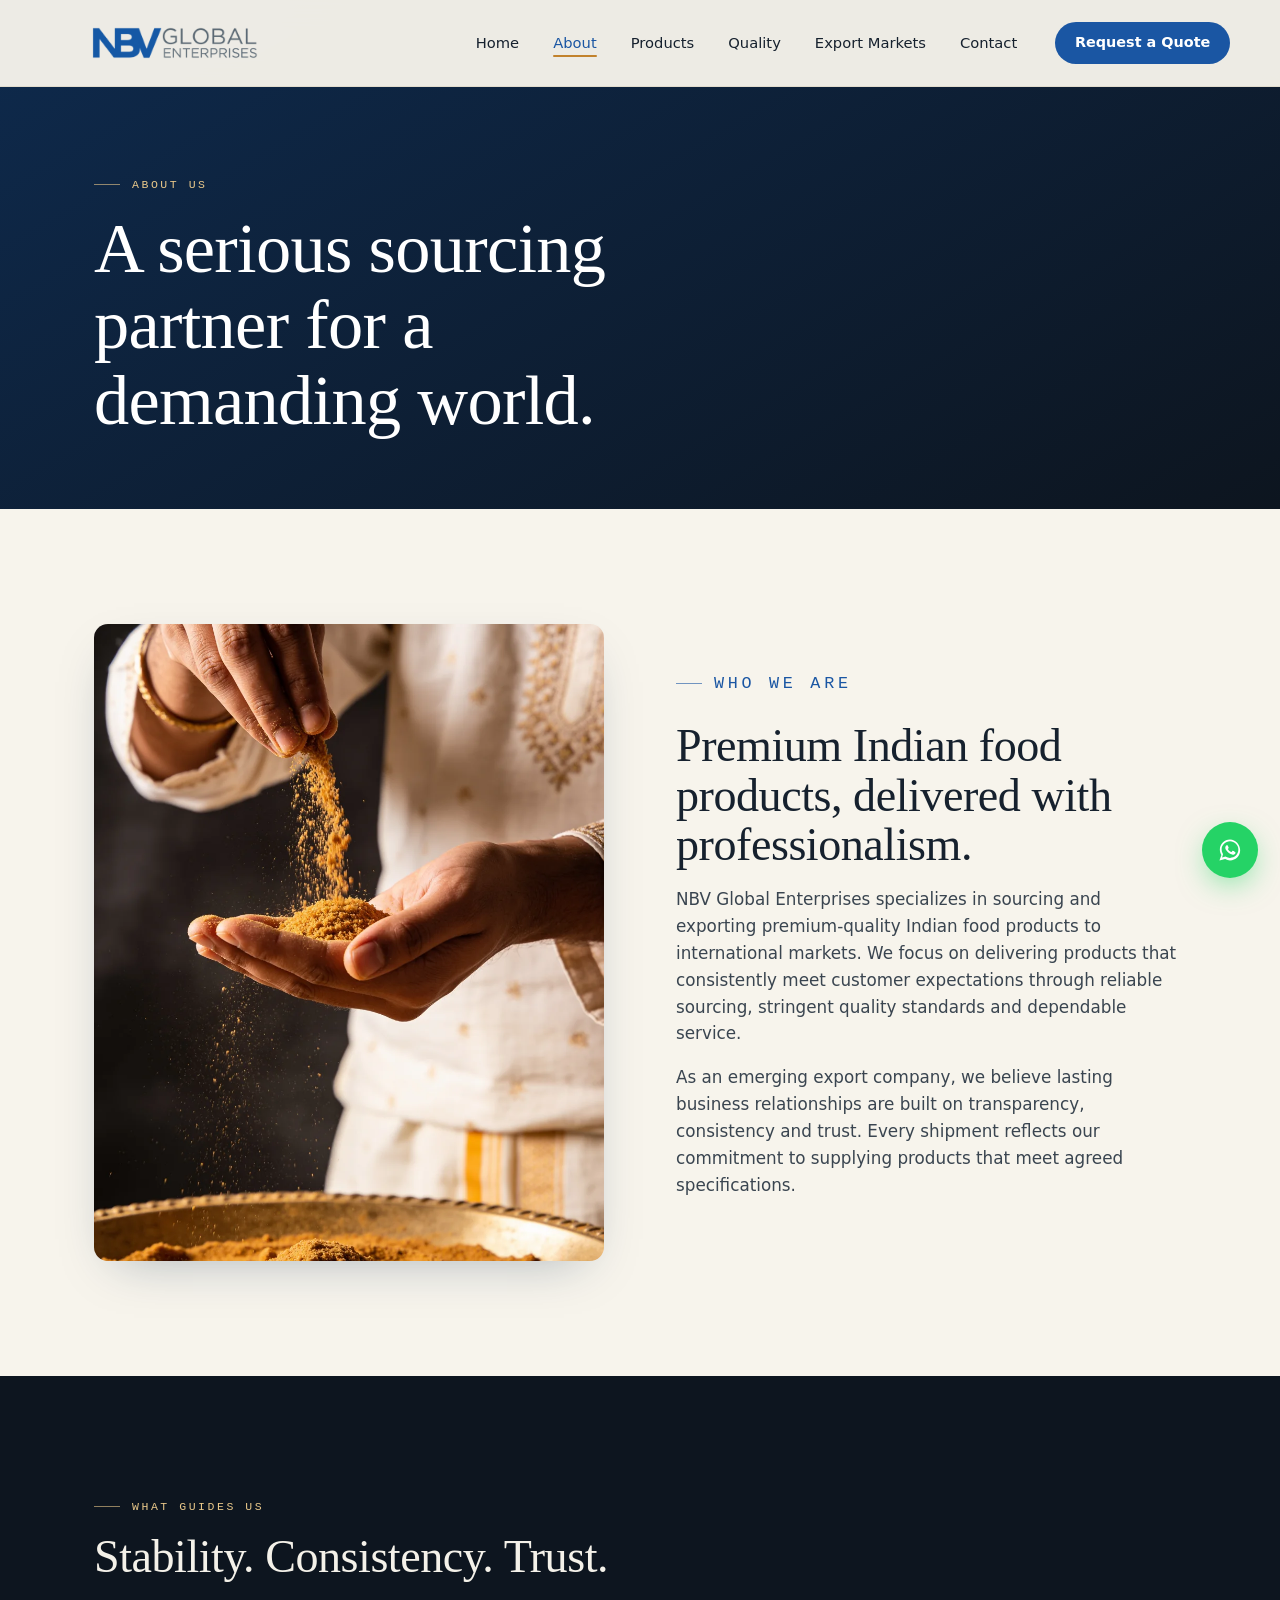
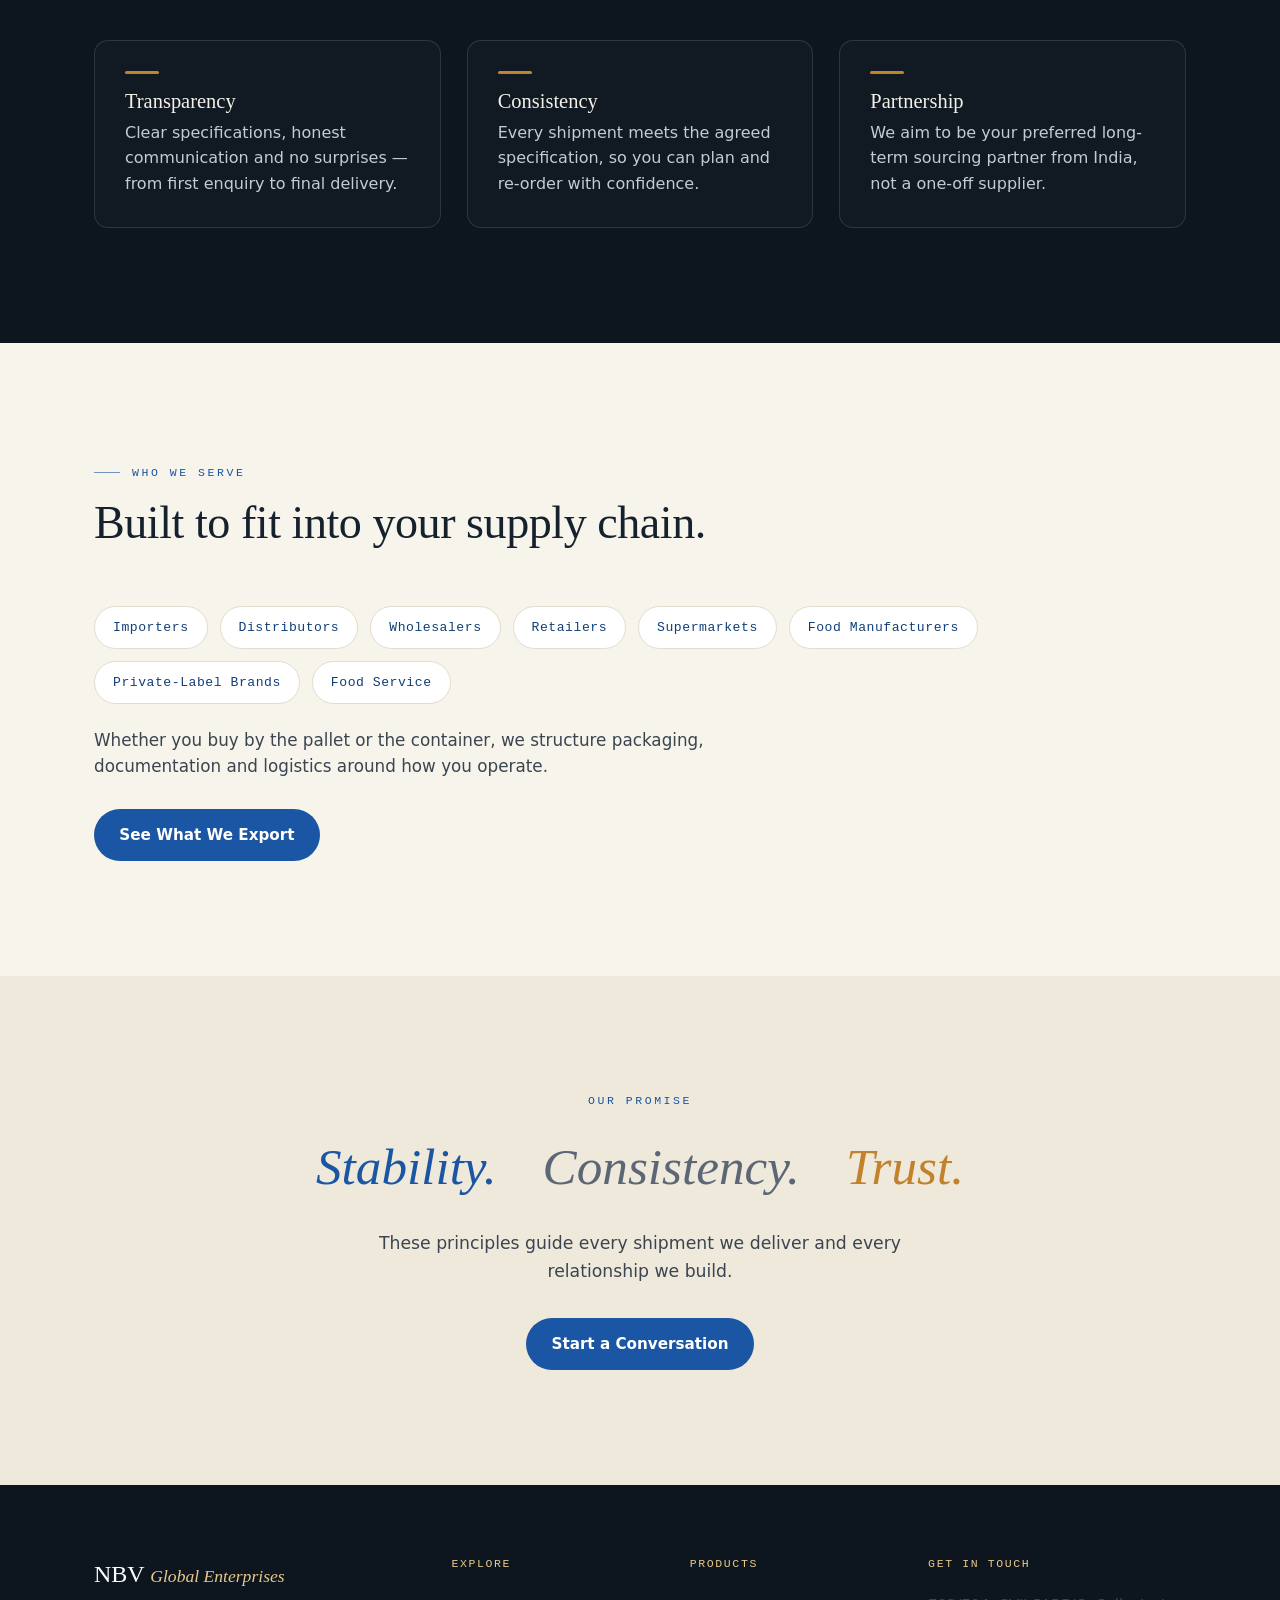
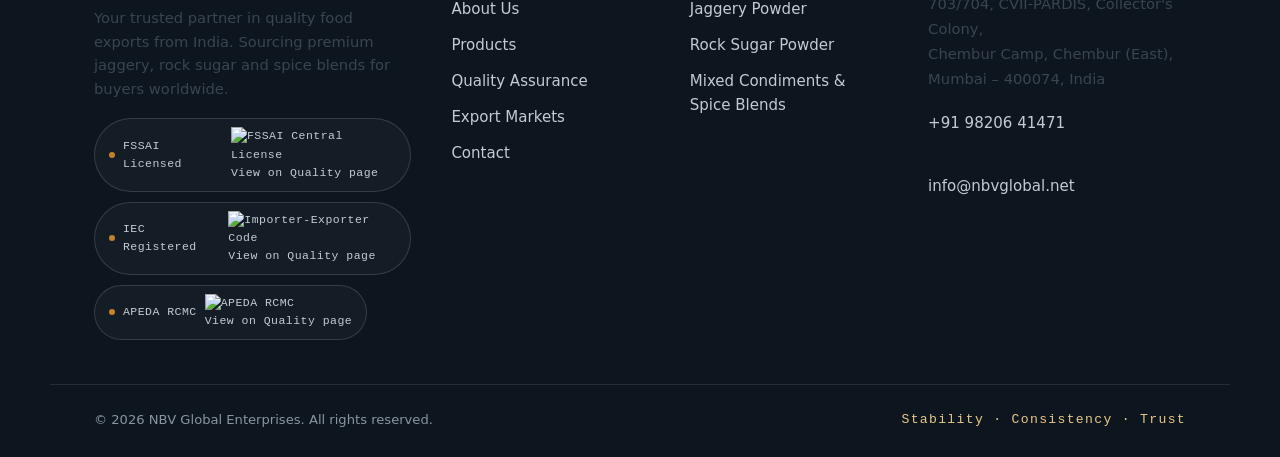
==== commit a60f3a11: "Add files via upload" ====
--- a/about.html
+++ b/about.html
@@ -104,9 +104,15 @@
       <div class="foot-word">NBV <span>Global Enterprises</span></div>
       <p>Your trusted partner in quality food exports from India. Sourcing premium jaggery, rock sugar and spice blends for buyers worldwide.</p>
       <div class="cert-strip">
-        <span class="cert-badge"><span class="dot"></span>FSSAI Licensed</span>
-        <span class="cert-badge"><span class="dot"></span>IEC Registered</span>
-        <span class="cert-badge"><span class="dot"></span>APEDA RCMC</span>
+        <a class="cert-badge" href="quality.html#certifications"><span class="dot"></span>FSSAI Licensed
+          <span class="cert-preview"><img src="assets/cert-fssai.jpg" alt="FSSAI Central License"><span>View on Quality page</span></span>
+        </a>
+        <a class="cert-badge" href="quality.html#certifications"><span class="dot"></span>IEC Registered
+          <span class="cert-preview"><img src="assets/cert-iec.jpg" alt="Importer-Exporter Code"><span>View on Quality page</span></span>
+        </a>
+        <a class="cert-badge" href="quality.html#certifications"><span class="dot"></span>APEDA RCMC
+          <span class="cert-preview"><img src="assets/cert-apeda.jpg" alt="APEDA RCMC"><span>View on Quality page</span></span>
+        </a>
       </div>
     </div>
     <div class="foot-col">
--- a/assets/styles.css
+++ b/assets/styles.css
@@ -1,5338 +1,349 @@
-���� JFIF   H H  �� �Exif  MM *           >       F(       �i       N       H      H    �       �      �      �    �� �" ��           	
--�� �   } !1AQa"q2���#B��R��$3br�	
-%&'()*456789:CDEFGHIJSTUVWXYZcdefghijstuvwxyz���������������������������������������������������������������������������        	
--�� �  w !1AQaq"2�B����	#3R�br�
-$4�%�&'()*56789:CDEFGHIJSTUVWXYZcdefghijstuvwxyz�������������������������������������������������������������������������� C ------##########�� C		$$$$$$$$$$$$$$$$$$$$$$$$$$$$$$$$$$$$$$$$$$$$$$$$$$$��  q�� -  ? ����׽t�z���p��謉&�k�G�F�=��F��u�R�&+��v+���`@�|�!${���HY����KrE%��⺻{q��'#�(σO-���=+RiE �f�3a��iEo��y!ec+�X�+-H
-u0��m.i-b�-�1M�K���Fi	���Fh�qU$�3�͝�CD3O�˖�-�;���r�Wd-�i7$�-�U����(��N*h]�5�)7��z���QC>+N+"i-��ڞ!v���=��v-�����яj���飱�[KA�J�s)��U���q]"�ڦ⋁έ�2ف�V� �!�
-.0��;��J�`;��0
-����
-��;�ϒ!YҠ�,��g�U�3gQX�-h\Σ���n �oK �@�i�\���9�s]��a&I<��4��fcT]��|"sJD3I�̔毴lj&��셑�-LY����M�5Z���(6s/��	���O�T{j�Drʑ�<5U��tr[�) ��3�P0?J��+a���otFF�D�*VLS1[&f�斓�����D�-��-2n&ih����`�4�P��
-\PKIE11Ԣ��*�!�\S���U�q�����M��KN��LS�a\����P(�\:�S�Ub[K�Zp�+��\S���U�q��4�R❅q����1N�q(��8
-8R�.*�!(�;��a\f)qO��a\n(����N�r:^j@8b��q�MH�8S�iإ�Fi���(�HM7u+��曚a`)�`���I�M�F\���.����9����!7�2jA�O����N
-jc�i�@(�,��4m��
-��.i��g*:S|�U35D�Vn�4T�x�Q4�@�P����Ɖ}��z��TFL�N�6TQm�5��b��a�b�6j��1��e�2jU�Ҵ��W�4�Rj���� �T�ReQ-���W�1OT�ں#-ғch�b�D�I�v(� E�Q� m�(� 6�����S�F(��QO�&(��6���n)XbR�E QK�,PiqF())أ�2�u&(-�E���N�&(��ӱF(�\m%;b� �)ؤ� �Z(R�� JCK�1H�S�I� e�
-@%�1@�0�K�1J�q�R�X��Q@	E-&((���1)���I�,����q(���E-%�QKHzP
-JZ)-JJZJ@&i)M%
-Lъ1H�i1E�<Rf���E.)1@	F)ih(���n#�tV'�\�g�ܳ������/SҴ�2+����U��KG�-�����}	hz���
-���,.��m�W�$z)�-X�h&+)�][�;�,�eXT��c���Jnǭ ���SP+-��V{���v6�p*p+��P�QmHz�b����Y��55{֔���XGN-x5���W��E�,��Zh� �w-VmV�J�$T�:�&9�J�&�-��5�sg�J��g�ͺ�������W�� ּ�X�kkҷa��U�TV�*+6c�em��(��
-)Ya��Sb���%.�}4��m�@�
-{�*��⁤,�T��
-�=�-�{�w���kKrgKv+}Dz�l���Z���v{���5�����.���7gz�@�"[��kyKV��ޓ�,ݫ�6Fm��e-�E���h4�{T��~����\�M��=����-�gڶU��g,�?�-��g�Ji�-�J�>��N��P���wme�U^�zV��.��Ke�՝-�;W�MgY3��WL+ʒ89m�:Vl����k�Ց5�+��S�tNFH*���Q,-�t�b�#3�t�sREU^<V���	"����-����Zx�j��f--����fM ��zT�-w� ��-v���.d>FS��qM1�̅�����)M��q4��b��Rюi�H)��
-�K---2�5D�(�%�,.i��S�2X���
-p�7�)إ�]�؀R���bn7�)qO��ln)qO�V&�1K��b���1IO4�m(��zR�4X��ӂ���RD�4)��O���-�)�-SK
-W-���wR�.>Q���
-�4n���L�ب2iNMm�0Tb64����ԛ�d4�I�>H�*p�jv�2�ӄLj��\
-4AfF!�5 �0�Fӊ�8��6�?(�M.*�\Uv�-������h�EDӊ�{�z��U��(�P5�p*�\
-�k�SU��W4�F񠍖�-��\��3�Q��;ķ�����n	�I�޳T�֬ ��er"���a�,kW1]q�{�Ji��=jA-_X�J#Z�RF.�3�
-�`��
-uh���F��J"����da@��-�b�R��	F)qK@-��J7b�F(�Q�~)1E�n(�b�R�R��b���@�Ȥ�?b��b��RR�QN� ���Q@	M��h�)أ�m�( �4Ө� 7b��) �)��L�E?-�b���N�.(�b��Z,1IRRb�-)*LRHdx��I�H���;��m�) �1N"��
-JZ(�\R�H����h�;�X�M��J�IN���I�wJ-!��R�b�Z) �IJi(�R�JCb�� m&)Ɠq�S�1HbPiqIH���,g���MN+F�L5f*h���Պ��;�-��s]�����5��Mt�w�1�^F#s֡Zǿi������SR5�햰S-�Sm��޼
-�f�b�=�=IH�V�R-����-j����)QgB��V��-�j�ּ�uv~��[�-�t�jgz���U�R'��b6��F+wz���X��ۥQ{�I�T�ٺԿن����-ԙ�K�8�f�\�ܥ;���Z�H��"��bEo[�Hͤ欀1T�qV�ԁ)�4��H)-�b��Qk^iEb]L(E� -G-��upȬ�zpkT�gom8ⷠ�b����������
-M�c���V3��LԌ��7TA�h��lh�A-�+-VM̘�*�=�g4-��g#5��]��5�^�ֹ+�	&��)�\�taޤĵk��������+Ch��V�z~kf��q[1Z�t�܊H�SN��-��ں��'�E.p�ʋ�A��u?f�kp(�ac�k!�Q�A�]3B*��*ԅc�k`;T-l=+�h���Z)c�{qT�мuNH�U"Z9�mǥeOlj��Vt��ֺ!2-N.��ڱ.-Ga]��V%ŽwS�s�-=�+&X}�����k
-xq^�:�-Jg1,U�,U��l�����+����G龈�䎪4gһ�Н� ԃA>�����Г�y��C�U��$nH��t=���ZF;U<R�-
-��L:a-E^[-v��t����ڰx��,-�$��@���]��X�Y�[�U�&Tlr�*�E[�E�����y@�h�&+YҪ�WDda(��SqV*,b�F-Xm-.)qVd���R❉�\R�Zv��(❊]��+��f��P)�P)�S)�	�N��*ћb�N�R$n)�R��
-v$ ��-B�Q֗�n=iqK�Zv�S�-(lR)�d
-a �KR�V���j2OjP�jG�HM?�s֥[p:�|�9�W'����U�b�GJ|��HB��N\
-���Af�Pu��E-Uf�-\��H�M���-)�@+-�{�R��\�*#qX�vW{��\�Į�Dh�q���#ְ��ޫ=�=+�X�eE�vVk�X�p�21�-"L�SH�{��U^�5�M%d�I��E��cQ�5Z+6��4��S�Q`#���52�V"kh�lM��)m�[sV܊�A�	UCPb��"�ju��db��)&(�f�#�+[3�S�*#�֓u+��--W�O-E�bZ)�杚b-F(���RҊ LRb�E 7S�E0�)Ԇ�-��P1��)) �RR�EPb�Z(���ъV���RR���1@-��Q@\m�(-Ĥ�b�Qa-��b� �\Q�,1����H��% �QKL�.(���S���)��Hh�Rb�I�H⒟�i��Ģ�)-)��C@-�4��� ��K@-�J(�M4�(�R�R ��Q�2�R))-(��@4�KF)X����-1I�Z)��)i( �%:�Ci�iƛR�-S�IK������F�RRրXI5�-�^��-J��D��q�GO�-Vݽ��`$���5�֤��Ҩ���\;WCk�=`�C��i�y�xU�G�N�il͊�m,I �}����[P �&���īkaӊ߷��[�����\͚إ���?b�-B��*J9��Q�B�����<8�q� l�qLCp�k*K�����;�Z�.�p��!x�8j�֟(-��-�ZK�;� ڠ=��$���-����s�a]^��{�j��G�Q-�]�Ұ�w��l���ړ�-�8���!�U��pEuvW'��,zs)�Z�BɊ@��Z͚݆L�#l�kz	k&QУf���m\R`
-RE���@Đ
-̸Q���-Vl�i-¼�-�/uɮ��A�sRsZ�L�V���+��+Y�� ��`V�(1X����-͌���?��A���"J��1�hQ2P31���-j�UwLզ#%���-k:UWQV�X�xꔑּ�:�RkD�ѓ"
-ϑ+m�f�׌��2!���:Ǟ"�+�k j���tF���<�K����\��K]0zU����J����Ӿ�E��H�+��'�z���*��ҧ�2d�6O�\b��	}+Ӿ r*�ڠ�G��r#��C�B4�;W��J+1��[Ƭ��Κt��*��n-{W?p�#aI����fm#����+�&��5&�Z��2\�-k���ż -��19�-2��觖ԫ��:��2���O��)�Yq_RC���+�� ��Iiv�$����}ǂ�pk����c�'���Q��d~-������s��ɫ�R�á�-���[��dz�O���r���c���.�-� +:�mY�ݫ ��P�ũ�-�#<W%qi-�m�Wٚ����Ex��<.�f�y�����Wj��fT\��/�\U��i�d)*�����@��%tψ�9E٠�8
-@�ͦ(��4�����N��\S�-�& ��L�Ɛ�[,qI�U&���K��j�f�j�y���W��5Q�ɕ;BӼ�t\Ր�-�RG+e"�����-zRyG�>Q\���ˎj�TQɨ^E4�+�)6;t�7�jx�AY;������0��I�Ңi�^(�1�iI�5�B��C��T�|�Ff�f�MB�Y�ŪF�����5���U��ޱ�ch�5��-�]b�-���V5�*�ʑ��uQ���5��Z���i3eM"�]�v�cҫM5��e���z���4��T-~i3M���S�J��e((CR�njEOZ��Մ����sH����	5~;c�W����xc�u���ڴ#��8���v�һ�F��6f�kS��V��K��T���3�Ԣ
-�1)�D����s�E1��nyB�h=��b�9���<x�	`�g���Ff9$S���DES ��z-
-̲�-T�ԡ�Ln%�� 5T5J�2Z&�
-`4�T@���Rf����4RSii((�b�R�RT�� �Q�~(�-���� �b��Zv���Q�@3ړb�#���Qa�m!�b��������)�b�\m'JZ((����H��~)1@�J~)��0���@����i)��)1��:�b�Ҹ-E��M4�)���R��@�����JuQ`E;��1(�P���R��1O�%0b�Z@4�i%&(���RT�ch�4��R�I@h������h��f�V))Ԕ�q��Ԕ������F�RR�� T�y��A����WQc�W#`��le��^:-�%���R�Ez6��^a�Oҽ'K��_1�N�E�wVh �ۨ W3g ��tV�q^D��~ +V-V,Z�=b�5��kYѽ]F��\��2+C��$^(r���-r�\�]��y�+�l�,����t<Vx�����}fwVRY-�+�6���r�sZ��#�,�s���,G-VrcFLV%�V�Zn{WI��Jӎ�c�d�g1-�=*���u)hO�Q�W`q��ڡk ���kPj�����r�-���!Z�,�Y�)Z���-�;ե��h��@�a@-Oڅ1����Q�7,i�%׽gMt�Y�3�嚋 ˙�ް.-5m�Y��ķj�.�g1�5v�YH���{T��oAW�E����t6ҜV*@R�Bv�R3��L��jĆLV�H-!��Q����Yj^*��zS|�jb2]sU�&5�-#��LU!-ѵ$�A��И0zTm-Zb9ƶ���o]$����sZň��0���'�k��XH �֗$�K!�S-��_�X��q�����b�H�sP<�����N�ՠ��^v'-
-;�4��f}�̊8��j�-r-us("�%��s�+��yM?y� �3��[g;V���n>��#�����y�h4��-
-�ъ��˛���A�����I��z4>d�&�Ȭ�z
-�����x�s��t:a��vf�i-c U�U�p�s���-�z�9N�"G����c
-)�y��%����H5ا-JX*�բ9S{�iT=*D�s\��JNA���I����M�}�ЅQPɳ�ښֳ���$f�p�d�vղ����\>��$�ȭѨ+�5#"�2+Ѣ�E�r��<7�>�d,��x���Odą8�-퀑O�ZǇ���
-��e9�JV����cr�V[j|��84�z�[�,�^ k�N����9�)��%S*�k�jw�[K�ȣ�T�l1Һ��A�&a,�i^�Q-?ͬ���4�=w�Q�=��o8Pf��>�8�x�{E�5Y��R3TM)5�ĶZ��i���ک��QY�f�QE���`���V�s��U�T��:xe�i#���E>ޕh]�!]#Ν�}�U�Ud�-��gcQ�(�#��A���FK��P4�U�=+�UY�i"מi�;g�f��*�
-ϞF���-u��j��Cҍ��j��N��?�B�g�(��/�-�\Ȁ��K-�9P*'**\M#.�S��������7W`����z��5Hy54��VW���b� &(�<
-pZi-�pZ�%H��ZF-��BT�*�Ś��]0���R��Qc5a &�#��^�޻��9'\�Koj�-�i%�ZH+�4N9Vl���]��ڭ,@T긮��-�#�:Օ@)TT���qF)�b��E?�Pf�-0�4�s"�Q����i�db��9�a�fK--u��X�A�\u)�4�s�0iU�ܱj���j��RM����e���"�5(5
-Ԣ�Fl~i(��HQE-�sN� ��KF(P�)q�0�LS�N�M;
-�X�6�N�ɦ�Ù�Fڳ���u\��tV��-]'�K�9�_T�1Q��O+)He%)�%IAM4�1HbQ@��IKA�n(����Z)-n(�>��b�E?���Ju Q`F)Ԕ�LRS�I@-�&)�R��.)h�1�N��Q���E��1F)���1���� �Rb�E �1N��	�Z1KN�6���HE 2�u ���� �RS�1H.2�v)8�a�����!��%?�
- m%>��6�ҝ�LP11�N��Q@-�QEH����KQ�+Qv�����5�i6�%��&-g8�BVg���8�z6�uӚ�+�]�w�W�����0�h����[K�W�i�y�v�s�+�B�����+Z+����׆N��ѱ����Չ��-�--�SJFEWG6�Le9�Ȭ+�2-t�F+2�-P3������� ٮ��FMb��D��b��t��+��p-t֬)6+��1Z	�V��ZH*@j�*Q�@��T�7+��V�-���Md4
-G?5�Ec�m�u�E��, ��K�\�ƨ�--v[UF���E��-R��5�-1�S-��P�s�jOj��d�@���:��-�	e�VV�zV�ہO�1_c-�ƴ�t>H��!@�fK`*�&�],��Vl��c3VLUȥ-T�"-X�c��k�sZ��Z��W$WGj�(%��Ԟ�mm�����;*�L\�� �-Z�^E��)RB3P�zї�Pf��(�* +6D����v�q�L-�6-�θ���j�q5�:����Ij��������MsR�J��k�5fB�j����wv�$�ҽF&M�J�y�5�*�W�90)����+d��X�)Twg�Q���>m�)!U<ן�&ki����X7H��僩jl�5{-�Q�W��Vu�ۀ5��q�y�g-^k�<B 梐���Ⲯ� �ŶE8��2�;�%+¼[�8�Ɔ�/[�TBZ�-j1upX
-�-�����ɥh���R���-�Ag���-k�{M�ҥ� b���8Ily���=:�]��ɮ�-FF�����]��05�bp���-��gE��OSQ���5Xr3A��T�5�~96�Ԋ��\�EH���s�q�u�q2�If�-��-�--mZ݆�j�%-bV�ϛF�A�+
-@�;k���Z0!-*#��-M=���aI�][�{�k��`x�CT����[	��=Y�W-��5�)�r@�P�+�m{�bBHZ���-:9*��--3����򸼽�sD�qR�5ٯ�Ҫ�h�j��.-�3���-Y�4f�	[2[2�EUخ��L�+2���R�-��4����Ǝ� �����a�W81MH+��Ӽ�%GJ�1�^�'̮�Z��vb)5:���T�	c]��g-�-OJp�ޯGmVDj��=�YV�f��sR����0�iȑ���*}�
-_$T��Dd��5p��R��yj��P�j-�Z@*��UZZ���sε��R'y��IQ3�%�u�:��J��0�+����7�\T�b��xZpJ�#-O	S�V2kX�l�$��*UOJ��U����P1�d�+5m ����[�l(���g%�*�p{UՂ�$5�G,�\�-q!-�q-J�n����Ƭx���	�$n1N��-j\Tj1R�b
-3A�f����M �0�3mM�M��CB���
-�Fh�����7z
-�
-)�"��3���"�� �즶dVd�Ü�,�F��yDR� ֳ��4X5�����
-Ԣ�a�)�&��Qږ��p����,I��#x��W)<ȃ�յ��-�U�.r����C�W��S�
-�SD���-T�G4�h�ٮvғQ�&[gQҫ��k*K�w�My�Z�x�t{t�(5e6�r��sֵ`��޵�d�gI�g��MKo n-]����g+m�U�,V�U+��R�53�-Z�b�-��5c�-Z(��4
-ZJ^hi--- 7b�� LQ�v)(-%8�m�N���S�1HbQE�Hih�1���m ���@%���m���b��i1@��b��	�LS�(���1J��1N��q�S�)-i���PRS�I� m%<�R�SjB)��m�P0����-���R�	�Ju�b��I@-�---IW?���F�4����QE �F��iÊnZˊ�t���8d����|\5��-�*X��.�5�:}�@�WM��9�A�ox-��b(ٞ�*�=N�|�ۆZ�l��� ��yr��v�8����x*�ޏZ��εn8�E��Qo�w�� hZ�-��֨O8�Z�m@z�9o�-iX�k��s��|�뛒Քw;V�Bf���Mu�R�
-�,�l��gb���[6@�x�V=��#e���M^� ��-RO��10�Ιl�F������0zV�Pi6
-��PJ�ap%<&)�ʂ*p�U��Q��`�*)-�S|�h@��z�ՕPh�M�5�k�(ZH�)�9	��j4��g�ڪ�-����Ke�WCm��X�ej��H�lFj�a��I*�n+D�d���*��4�l�-LqV(��M����犃�+��Ip�S��e�nb;-L�dTV��k�э|��I��n͵�'�k�B�S��טh�I9�Q�Mp<r�ܻ�+D�-I>-\��Ia�ym�V��{��� @6քztHry������O�sM���nkN�2b!G8��mt!�_J�%��3=%c�n<35���|�=+��4��@�t��X�l�%��k[0�H��y�-J�B�U��Hv��'��1���0��VM�$Z-k:���kSZjǝ���Ҽ���n,Ez��R-�\��� �_Y���s�]NF{d-���-�<V�������T׿Nm;\�he�1��[&R���dR���\�|L-���֯��VlW��hE"�x�GIFz�E�d@�=���U�X�*�"�`��Ӛ-�����&��-9�
-)
--+j-�=x�6���#�,�ۘ���6�V��+�ܬ�s����⹛�#��SxT�7�=+��2q��T���	<8�~�s����S��s��&�� �W�C2��g5L<Z>f�4G�$
-��"\0���M%\-��4o.M�W�a3%(�G��p�wE}6�D-kS�!W8��y+t��5cS�W��nr�1qQ��+�ۨ������XԼ�c��\Ҡv���Qq��|�:��KD�(3֯,j���(��&�Ey�b�jFaP4����F��g���@*�KXJ��i�J����)5=sʩ�i��I����-\��s�4�%g�Y���i���٭��N�����❶�-O	���r ��0��X�x�"SH��X�V����T(�J�Q!����ăڮ���R9'U���Օ��$#�L#��ӱ��r�BYX�p�S�U���- �EYb�q�hsM�4�I���Ă�Z��u��
-��S�?=��-7-��P� �*P)j@*��-3��)6�"0)�ҍ� -Q�q4��`#`�j��-T���-K���FK~zW@pj���C�ʹδ8�Jb��{Tڳp)H�����֐� ��O!W3Vެ��h,"�X�Z��r�����n;�Ъ)r�v�� ���HҨ��8�)��ˎj'`�k30�<�fm���A9�K�z���g�dMlX��*�n�M)%k���?j�ZL��Y�ڢk3�^d��=%����q[���-��l�Z���(�/S�c%��g�+mzVe�*j�\�W�-��%w�w�沯&@p-W��01�Ě�q��V�Ed�I�Pg&��I�R���s�֡b�-QKڌPiiqF()h����� ���C@-4��I�C�LS�I@-���J@&))ԇ�-m'�-% ��JCE.(�BQK�Z6�\Q� a��i) 
-Z(������\Q� J(��BRR�R(JQIKHa�LR�LC1HEII�3�*JJ�#��SH�	E� ���J%%:�4�J(���1E(�����HR�Q�ԑh�� �RQN�&F�[ipEc
-��Q�p���Y��#��l5-�������kݸ�.�-��ǱZj��� �F:׌��$w���R;׍S
-�R�a�V_Z�5a��䩪1�j�jNk�Xfl�����/��z���zֶ�-�N�[�*�;5�Y������gl͊��I�\�I�UKg��`Ӊ9�n�YJچ�zV-�b�Xm=+����\��
-Ҋ� 6���AMH�VB�"[
-�P8-V�M�M4�R@��DENE7-�KL��jJa�a�1Mc�-b�H��hl�b����J��x�e����&�bj�HE/FMhGҨƵu2+D�l���*E9����kC��D`�kl�-Vi�9�ł�$}�芞#�Br U�Kڝ���V�-S�L<�vRM4�j�.�r�jԗ-�~�S%m�YTإ���6�&U��kf-�#-��9�:�d9-k���q�=�*�2��`U�QT��u`I^$��.��Jy>�PM��Ƹ-�9Y�#e��:�/p3�Y7W�$�8��x涅-MU%�:�ۻ�H���2MZk�U�4:m;�Xv��������SEqs��ٵд$֡�&�-KN�x��@0k-�aRkzeKWZ�E{dcrTV��5z-�.���`��-+��y���s�jU�n5u�Z^P<U���rvJ�rJ�1U�-[�˞2���-��+'$U�w���Z���N�n+��`G5�U�g��e�TR(#5*6i+��(�a���wɨ�3L�(٭^�GMn�+j,\żչo6Ey�`�b��Bd�VY�8�٥l�0N�S���j��0�H��.�һ�&�WV���)`�'�362k��i�J�䝑�V)�����[�ܓ�wZԊ3^k�N7�+#NV��Q�3�rM,x5S~�7�q_}c�f��E��ZL�s%D��u�N�z�w��i*�>k�u-�L�������	j�C�0-Z�-Mɢ�ܛ4���i��BM�-)BԡjE�5�i�K��B����T�	���2uQHDMXHM\X*�pWL(��QX3V
-�XEL!���9eT���U�����e��T�-B��"v�U*@��TL܆��J};UbFS���-�;�(�@�-u�P1��.)
-�i.�R��a�U� �-�v�v�񊊔-h`T�*%>�:ա1�QJ)�j�--*<�F�Hd� ��7S��@TlEH֝�ST�O��V0)��RRCv�HqC6zT�+�bF�U=i7�携��v��)�-֢3�/#5r���0K��.M�;LH�i���ۭ-^z�&ȷS��Ҧ�N"&��VT=�A-Y�֝�
-�X��d�������4b�Kv�-��(��`N��k8�C%�-f�K~-b��*m��Q�AI�*
-ǒ���/	�\��EltF�f�߅�V|����G���,ƹ��ocx���В�� ��P*1��@z�7����b�b�j�a�x--W\!m�i�LQ�}%kc����1@��R�1E-%
-CKEIO��P�Q�Q�\P-%;��m&)��� �S��11IKI@	F)ؤ�q))�Ph�b�@2�ZJ 1E--CI�um����4���BJu�1(��-��	KE���M4�-4���T�CL��e ������Q@i)M-i �QE!�KM�E���N���VċE&)hh�� QNޔ
-vn91ZN}k!MZ��r��a+--3�Z�H��?m�t6��^}X�z�ٳn�[��3b�YA�W[gj8�-��z���KBq]m��1�Ailj�-!�ԙ��V�c��mm�-Vm���m���ѣ>��b�ګA�Ӌ�D��V�)�����-��sM�0�z�7&Ȥ,*�K��� �G0r�ˊa�Vc]��j-����5w�K�V`��IA��b�54�sO+� ���I5|�4�E�s,Ǔ�z[��ZK5j8@�T�KfP��j�-��(S�
-�Ry�	5dF*]�S�\@1R�m=i�X�R��E-Q-�A�SsFi�c��Sڡj�D;4�� MH0c@4�8��.)�W����喵EE:B)8�-;3�5)�5��|��j����d�%��6�n1^-7�5��J�.���g�E�H苜ו�x�ݳ
-֗]�5|İ��cӅX�nt7Z�6�qT[Z�O�3��5��BX��])���ɮ��b������2Oxܞ*�Z[�gM�����K-@/"�ڵ�_,K�s�6���k:�ž�v�P�Uۃ^}��E0l��8���%w-<�Ē�)-y���^�2�kϯt����})�3���+꧅�Q^'�$�=d��0 �Z�&�=k�yK���ef&��`ath��u7�Rk��3��V%pj���5�'ˡOS-#��A#������_�5��M�;��1`;�+��<�A/[�vBh��J�kU--W�0 �Y�\�i�����1\�r������L��@j�&*e�CEb����lV��+V�sN��w5r�̮+��\9�eun�N��-\<�,��6L�F�������ur��V�m�"�vD`��u]@ <�Ư��jy�-�u���k�����hyؚ�	�S�u0��\����//ZV<�v�y5���hAE-��:��.+�A���4����S��d�'�D\�{���n��P-�Q�h<�b�m�D�4�n-I��m%��x��S��AkD:����c�+N�WDiJ�Uc�	-ZHEZH��4�yUed��X{U��
-� ���9�B��V�*xQR�l�d�q1S�� �D\hP)�i�
-~*�H�S����7�(�8�c�ӻSA��1�H(���.)�
-~�)�4T�S1H�b�@�"��ϵ74�қ�iX	CT��T+5XH�֩-v�cjp�R�
-`�X!5 �w����|� -)��f�F\Rl|��õ.��#(�M7-�-�m��y �U�F5	'�4
-�8��Ɛ)=)�=i
-�o��8jה=*U���X
-A���D@i�R/Z��X�:T��Y-�/r�C�M�-sG���R��Gz�&��k'V(�Rl�.�P��-sR�=j���{�2ĤmO%����&��\��ު���(�4-�uz�ϒ�޲�;R�v�wZOceJ+r��PX��ܚ����<����(��N9�e��-l=*�-�K���2�Vֶ �El��b�f��-��C�V1�Z�E#7&� 
-Z(�YE�� �����b�v(�;����LR-%:��	E;��1�sN����;P(�8�Hc1F)�b�b�SȤ�+-f(�?b�-�Ⓤ ib���{ъ\Q������LPsKA��
-LR�Hci��Q�3�R▐-��b�b��� m!�4�C��?�)-e%8�@6���C��LPQJE% ��I@��JZ�����N��ԕ�"�KE)h����
-^���Y��Z�5-��c�t�Dq\���K9G�^'�BG{a�+��Q���~��XM�+����=����o�\լ�+��|ח4v�����n��۵m۽s��,Z�5`����Lf�f�/�Vx�(�d��J�bܷk*mCgST.�@��-Wn@5��z�ض���jj�-yK�S;������Z�G���ޛ������4$���->T5"�cZ�JZ�����o�&���'5yW5Fߚ�J��c|�h�X�i�*�g�WT ��J�Ĺ⍕8ZCN�܋h��ML$Pƙ-��2qH�HZ��Y���-M+�b�lӪ%�R�T�c�m���ɧ`R�Rm�m�)5I�Ε6(w�Q�aR�i|�i��f5���4U�q��k��M���m�5�-v=k-�$�j�+���6چ�1�,�+���#ys�}-�=.�����^*�ȸ��Q�QZh��Sw�$� ���yl�]�a�1�_?\��|�nH-���,�-p"�|�N�T�K1����=/R��5�-�a־X�|b�����A��6l�,���d�a-b}<]9���ɧG��/b���_;b<T���e�5�<��=lo��=&��a�y&������k���RI2Mk���準"�?t��-O1�J���-Vt��p��2�F?���ێp+U�r����I��$⥚"�"�#X1�)�a�\Φ�#Da���!x�H����;ַl.��.MW-����9�D$�-U��,G-p*�E�Cу֮��Z�M�a�����i��&���.c-�D�[
-��F5>�X� �)�PɪF��G���-�қ�$uGݚɻ��G�{�xs�z0�f���6�� 5����5���?�pM<��D��[�%�'�1X�-��7Z�&y�+V�,Q)%����p��\%� �.n����_�ҽ���ͩ�h���]�Q���^uu�I;Mg���-L��l%:��؜d�v%�'&���-��Q�?u���I�[�T�jQ-mm���W�i�=jЊ�
-�4��R��5*�j��R,x5�iʩYb�-�YT��+x�0�B���X��J�c�j����,B�X�N Z�DϘ�&8������#v��Ӏɩ�v�T�)B�ԠS -K��;mU�#"�*LRQ`�i�)��S��➢���R�"������w�J�MR-G�]XI�R���
-� ��^(4�@X�!-��)Y�7x�M�Q&��Vi@�Q5����+��Z�/��n-D��ғcؼ�֛�Ҩa�J�"'�
-��-f=*�f&���-�g�U�E�J��Y<��KV=x��Σ�S�-��-J =���Ңk�J4A�ȅ��S�z��-��I�ڳu"�&Ϳݭ5�#^��ɩ�ZϗT��'�H�8vu�_��5BMD��K���t��&��]ΘᎺ]K޳e�}�{�5]�s��-��n�$t2j'֨=������\��NFʚF��v�R�Uc��WM�=BZ!�	j�m��X�Z]��N)T�I-��[U��}t($s��D�(��(��.E]����f�� ����1I�Z)Xbb�u ��R�E� ��u% %�����(QKA�bb�R�PIN��b�S�F)-n(���-�%:��	�1KE 7�S��&)�SqR1���E 6��J@FE�RR������S��QN��;�%�SIKڒ���%?�-m!�<RR�SH��i �RS�*F6�\Q�%&)أ �Jv(���R╆���P�QN��D�KE%�(��\Q�Z)��r�i����^��kn�l-W8��тL¤n�����,n0Ev�u�J��9�Ev:}�Nk���=�=J�`@�ki3^ap9���\�*�=H3���VݻW5j�+v��H�3���Zb]��-���6��H�_��/z̟QP:�5�j^P'5��-(Dr����\���%��7�a*��浒A���I���-k��U�-��-�\��'�� 9�k��:���,-�Cb��+7+�͵�l
-�H�X�-
-��q���d��W��5#EO�B�`j���Ȭ����=)�Yuj®j�U��b�y-+I���N*�gq��WlUG�-��\{=DdU��w-�NF�%��g�C-S-P;�j��L��SH- �*�E4�5Dؾ��*�>j}�W!ę��g����.-��2���5�;Ӯe<�\��Ƅ�h]���P��X�EV�5��-�-_z�f�d�MZ�65i!�5�k���4������s[�0���|��9e�גk>-�,��}�>��-�sW��e �5Q��FaS-�\�V��#ȵ��#ƾ�ּ��Nk�u�\[Ȧ�:9�:��Cͩ��-`q0��P��9��_If@k���n��-��-S�1]�W�Qh�ooZs���!B�d�����%��|b�i9��t5�W$��:!�U���� �Y��+�}i��p��W�ku:}�"�&�|�$5��z-�gJ�� �P'�c-���bQ�W��\��ߧ��x�-��
-�7����7-5V-'R~�xj�-�c@�g-�d�H��d{��:��Tg���#�^oZ?��=鬖!���|O�����%)��_>kJ;ӿ����4�I� k#���Jz�7�W���GU�����)�Z�&��3�o�-�'�S�՛q�F7W���ǽ@�2�z�SEna,�odz=ǉ����n5�~���4���OJ#��:���2�?CT��W�j�h�u���9%ROvJX����g4U�N�S(�@8
-xR��]�Ȕ�
-�2�MH�此\Wl)���@�Յ��,u0J�3�S+,C�J"��U��i*Mmʖ�|ͻ"���V��q��T���4BQ��.��^H��T�)�pkk-��S*Ҫԡ@�V�-@)اb�;�1S`Rc�,(�qH)�B�F)�S�
-���`-R��-II�-Q�B�֙�KׁK��HcE)|p)�SSLmޝ�@I�P��V�&�H�Ȃ㚕�1�T-B���$˨��R��F3�Lk��:�NF��"��NI�s��v��i��Z��;�f�qUL�zU�jGj�mKt�[dP�ޜ!cɭh��QW���1���a�-s�YKc�V؂�"���LUY-���g%�-j��*�Ƒ��pk>]QGz�R�JL�-���zW16��Y�꾦�犊6�-�����g˩���6�=k2]L���<r�t�-v��Y��`�MrR^��*�N�����n�.�M.��T$���k-�4ܚ�"o��������Y�-��٢�ror�<�4ܚJ) f�\S�� n)@�S,uJ-��ȫ��Ĉ�����]��H�sH�����@¥Xڻb�9$�,��8z��E<�+�6`ɷ
-]ª�"�̣�9K��<�$��(�R�jvj�z�=U�b�ij-��j�>�AN��ZZ J)i- %%-�6�v(�E;��h�;b��QN��� )(����1E-�CO��)��L5,b("���m/Z`��1H���E %%;��1����1�����J(��-IKE!-��RP1))i(i����ƚm:��E	IKE �)Ԙ��&)h� RS�F(��b�:�3��b����R��@��E��()i1KLB��
-Z`.h��@����J�-KE&t�����`���|]��"�+Ӻ=O��zWqa88�(��zWw������NǷJg�ZJ�n����p+������3��������	{U{�Es�j�\�چ�CP�-}�<f��]�r�׈k�.7��u�b��8�M���-�1��k����p-|�����U\׸蚀���-0�;�-�o"2���3\D��9�4���y�:��D�8�@+
-����Z�j	�֑bh�x�j���D.�t4��uUЬY��Z���9�VP��F�*������f�3)D���c-* �⫘ϔF5NV�L�T]��ټQcL$├�c0,S&@�b��P*���ިf��� t�u��ޢ�h�c�7<P&ɮl^�ޭ�r	�L,tq�V7�X�0�k.E0-4�U)Ni�ci2gS�`����<y�S[�;-�'��J�����Ͼ+-�ps[���ZI��!Ȭ�kVݹ-*e1X� �M�q��n�5tF+	L�BQMkEj�1�Q+�S)#��LG�+��|;��\ץ���+��g"�|�x	�ڜזj��s�+����l�XZ4r���c*S�Y�L<'�>Լ%wlN�-sg=�ÌW�Z��-�Bv�_:x�AHY�+�0Y����bp	+��3֛��w�!F��.��$ӳ4f���Gf�4��4�R�3Fi �њfh� ?4SA��@-E&i)�\��J(���� ��H�U���S(�#���U���H�m�v}
-j3V�*�zk֕��,��]�qG<�&쑙V�P3�+��B
-0�Z�"20*��Mis�d��j����E�ݘ�צ[�"a�����u���j�c��+-FIZ���BWK�i���Aץ[�Й�͙pu���_�x�/� �ܟ&������-��r��y�Gj�o�Fp9�2H�f,A���I�;���t�C�)R�E&�-W��}O��$�H��j@�{֊�m1�h��J�Fhb�zR�)�S�)�.)�S���P1N��Q֘X\SN5ܪ���oFj%4�T�4K
-�$�kn��kj�p�3J3Ln-pX��!�{U�-��]$i-+�1G4�Ǿ�@�U7�"��bSҲ� �-Q)����V��9=*m��ir�
-X�Vh�j7��M�]);u)&a��4ճl�+��[��i#[��
-ɨ�EI�s��Ұ�+B=0X�I}-c�ʸՑ{�n�"m-��mn��iH#���Rmg��L�����,\Q�ó���5-k6]UGC\L���j���7ݮYb���PH�fս�&]U�z��g�P����6h��R�~��.�ǥQ)�Q\���Sh�J�r75U�s��j&5�&��!��d�M0�,b曚(� ��b��x��G�pZ�%L�֊-�v+���:���V�ɮ�P��2��Ea&�%�5������W}<9�:�d6�թ��]�ڴ��v��RH�F̟�揱�B"Zw�+_f����}����#�u^@��ڃҥ�)M�t��T�p5�KfOj̚Ȏq\��ΘT17�֞$�%��R9Z�w��BJ[�AS+�b�N�MLN64����A5:�j�d�p���S+V��ɨ��O� CHE:�R)-��Q� b�Gzd����:� n))Ԙ�HiƛJ������IN��sIE�4�Rm&1����JC�(�1i@��J)�.))h���i�� ��RR�Ci��IHC1Hi��C(���B�R撁!�RR�Z1K��M6�M4�qIN�Ԍ)(���-%�Z)2h
-��M-% ����"����V�(��HQ�)��&)1N��E(��Ө��8m-&���׷��$lх��q��%fvv3���l.�W���Eu�7�5��)-�
-��X��-�Wkq��1���9����ּ*���BW=-�z�,���q0߁޴WQy5��C�&&��i��d�+Ե��e<׎�3�Z�p����3 �	&s]���6�ny��19ⴡ�^�׳W-u��B����Zg�"�F���|B�e���O�# ���d�
--y0�3Ѕ{��-�L��ƺ[/�6�kƠ��P�k�Ѵ�� f
-�[���{-������	�
-�l��cPEuVE�K�n����kw�� *e�m���KF�ˊ�g��`ҋ�������XB�b�n����&I��-�Q{����V7-�*��#����yn�i�-�I泞⫖f�������1��.\-�~H-�U9,�=�����F=kf�f�ZƎ�E5�o	l��Z֋$V-�܁M@ 4๧���3R"/=j7�V�JF��\���ɞ�g�]c�Y�B1Pݍ�4X5<-��\� :Vy[5eX�m��pk��|V�3
-��,_n����FrՌ�43�Zh��=i�+0*���*�sW�8���6)�ƎcXX����>R�c޽��ڰ���5�w��@�2^�]FU*�S�QF�u�2�͏Z�5<�]�5	��଒>>�����(��3
-(��-�J)q@Ģ��P �斊CS�Y�f������0H��5�me,� V�������N��*-�*BJ7;p���r��]YW�*�N֯h��f@����ƙ�(U�7,��c2��*���q�CҴb�I�u�L��Z߲��y�^��ӂ����Gʑ�Yh-+��m<%� ��&��.�ۍ�^���=�y-f����4Ϣ���1��O�]��$��⣽��`P�}4`�.1\� �-Ո�5�،�j���`04�Q��-��FmO�V�Y��nQ�W�maa�-׏<�kT}?�㵈l���P�Uˋ8]F�)&��Ǡ�.��.��Vts�w.Xx5f�Ht�e�)-U����
-�������-��ZZ�zۛ���l·2��-Z#�5M6����f��+ܵ]&2ۀ�W�j�E�X�w-��qQg*�(��h�K�k���W����-4�\/Z�o�9��o-�Y�L���"�4�5��-�z��y���ug4-Ȩ�dQҽ��&���yDԬѻ���M����:��-vU�zx�����ڭ�����}k�[�R-��]k-��;����k8ۓ\^���hh-b����Ն�s]��%� qY3_��a�~�'5��lƱ�9غ�Ecz[���vI��+5(5��2d*1F�\�s�ڴ�+�啪�r�#�*�:I�ze��x���S �xխ�)�]E���I�n�&��]J=f)��$�����%�v�3T�u�F��bb��pͳ���"A��b�VU�k��՝��Ė�I-ןS��%��\j�����n���i*?�����T{�8-��C��U�-k�KiT�V�	��&��YW�M��Bz�dɨ;�ܚrر�V��J���^+c,�<�Ԃ[���l�֝�5�Xe���Cm3֤�(y�E��\c�7D\�D�}�Q�q��E�&��U�v:!NOrY-j��Q<���yӬ��$H�f�$�Nh�v�X�R�+ �)qO	R�H��#��<��	5�i6K�Ee��X�����[f��0�t�3Rj�vǽk����Ik�]�Üs�e�mZZ�ȫ�ۏJ�- WT)X�K���y`�VV<T�WJ���BYX��jUv&�BO-O� �!�)�1RcҜ(#j�T.l8'�-+r)8��Rh���R���������`�8�R��$�^}jGm:�'�:Ԫ�<��-*��-��Zgw2�,+U�j��e+X�"�XSTҬ�m)TԠ�q���S���L�����)��@(�-�!���4�--4�}&)a���Rb�ƚ1O�&) �Q�S�I� LRS�- 0�z��7�4�N��1���� ��RS����)-(�;��f��"�Rh�- �Si���Hch�-�%�P�1N��a-�&)��Hhf)1O�%IC1IO��11F)iM2n0�Jq��P���Sh �AKH���V�CI]�▛K����E (���`QK@ �����Y��UjE8���Lܷ��Z�b����H'�Z�N�e�=�����1޼�-�;֤W�ּz�{��:Ǥǩ�ձ��q��>�m/Z�Z�vwF���_�5�z��`k��f�k�� ,-o�����&�)���Ո���P�1�!�-�}-�WG�ی����y-W}��3�\f���D|
-��"y�MxX�+�zt5���*	�Zm�m��tU�zu�@�����Y�U�G,~Qȫ��GZ�w"�9�Z6E	.��4Ž �k��Q��f}��Ҙ�w_i-3�g�6�\����kT\+�Ev(�ɳS�5�b��3T�jN#Ll�Lj�����h�Ո�ry�d) v�lf����AZ	jj�-vĚ�-�k^+>kN;P;T�����G�h=��[q��}�Qas-[��v�m6�W\��ҩ���Q�m��Uv�i�~Z���R*��Y�⭤�Ѣ�⩉�I�Rl�P�Vt��I(����X�F�FuˀkY �.�FMaOq\򑡪�5��Eqks��Զ��Y6;-�R�W-V-��j�I3Qq3O-*�|R�-;�Ĳ�mV`�k��L)��7b8X�L��xg�-dB������\N�Mz��-Q��d�m�q�}�O����g��5�.TFi��M��G�%�S��Q@)h���)��U� h<V���5���h��a]͞����i��&s6Z"F��d�:V�İ�N8�z�Z�,�u��r�qpњL��9��m�������昞j�e��iU��Z/-	J��=�LՖe1���y���Z��\8u�I�f����A�~}��*U.~��\�\�-`�ik�Ӵ��`�ҵ�����ܱ���v�v�``%Z⫙��t0�Z�X#�V���k�[�t���c����ZO��^��:�ge>I��ǲC��*�y�-aV��7A\v�<����c��ƹ�]�Fr,*�.h����P��e�QZ�uYD*�������Y�\��RvԻ|�4%O9�^���Zպ֢�-�k�Q�Uٜ�:T���l���c���׵xj�&�ߞMx46o=�n���T����*�W\�wV;�^��-b��K�Ż�iOsZ>&�.%S�b�o�ua��숾]�H�R\�H��P��F!A���(ٌV2RR��������4=1\��_��+�/,Y��湻�SҽZX�$�rK-	;�y-��\��0l^�}���W+s��zW��ī-��Nn�G!#�!�ҷՃc�dI����ٯk��G&��Z[l-*��E�S�f�W�1�(��;EAJN[4�+�+#©.y6 T�I��f��l�x��m�P��@��3[��3�d)���x\b��QKD�t�U�F6��X�8U���SG5����9�Y0����4�:U�,���ӕH��a�/��t�9Ĳv�F=;�����]��rJ���,Pu�}�1W����+NT����c���ZkIP���t���`��Wij�
-��VR���i�y&5M�5��<��R���Q,�=Q�SP��Y���׹�I<�]�4��1\��f��N�OX��T-)qZv�]���&b}tV��-�m�g�U���q�jP�����݀]6]���=E�3ɏµP]Y^�od|�S�$�����C-s�]%���-7�~��eN;��j������a���!����>�0uE�e�_�� mAZ�E4K����ZM�}ؘ����-��*�4-�*�Z�1q�֫0��򊏩�l^-�������{S�ſ*��1��ڊG�����Ԧ��Ɠݟ*�k� ,[��@�H[�&�DU����z�O��6+�[����:����?��%��ߕ}A5�׊�M�H8+Z��o%�s�_����&��������#�C���-��+-�_ڴ�y,��2��?�!V^���/�h�8�Y��F`q��Y�6c,���|� �N-^�� n�9�`Ts|=����j�ԙ��*����ש]|<��tmY?��߲���M��i`����a�X�6a�Ez��a�-�VD�.�߈չF]L���<���'�eIdA�E����R?
-ʖ�ڰ�ˌ�8F�+ڐFEuR��f�m�\Ε��C=�*(���P�6<T��<
-Ё���\R☮%--% (4��f�É���\RR�RQ�Z3@��4�m��I�C����b��LR�R❊\z�a��%IM4XDt��)��6�IK@-�))��a�T��)X�1O�&*l1����b�-���RR �RS��IKHi���N�Ԕ����EH���LP�Lө- 6�Z(���/ZJ JZJZ�3���P�KI]�EP!�SsE0---74SԢ�)٦ъ(�)ii)�"�*�IT�E5-���V�SX1�kZߚ���ٹ-1��x٫6�=خ���8�����H�̋�ͼ҉��m-�hɥ��ҼYUqz-�ϙ=�ZQ8�*���~��~��n-^s�h-��׭��-�y؜-�<����a^��kk-�-y��d
-�-���5�U�Ѻ<�NT��}M�x�# ^����%A�_i��FMz-��Ҥ.���FQwH���Z�[C��L�>xۚ��7�H���Yki( �&�;����/�éj�.���6q]O����\Ʊ��%*6e�RK�����O�`^7qt���溭T;�'��i�w-Ol�Ue��5��s���#���R-�=��Z�V�q����C)%��-n\T�U(�������
-�SH�H@��W��D�M�We�Ut���ɑY�h�aL���ߞ,�ǚ"-f΄���U�mVbV��>*Fj����xz�d��Q{�&�e$t�ޏZǹ������f8�0ɸb��C.$8�y�[-Qq���1�[��A�:)��В��g�l��PCgxx�ky�
-��r�WIgpN9�3����	�b��]�)���Pגx�P�9-��&�eU$��_�@j�G�i9rų�_ݙ���-z־�/�rƱ�~���-4�����lBi(���P���QE QE ;�J�&��ԫ��\υ4iu�j�w-����t_-�� Lak���6����`����=��cD�t�\Ad���M��q-�lQxw�+櫉纘��I��;�1�Vj��R4n5�bs�dK�y�Z�ZTӟ�-
-�,�9p�q��՞�-�CX�y�Zu���Rs]}��/A*kٴ-����vcG�nT
-�y̚�O�B���<��^HϹ�����ܨP��Ԟ+)��c������|�zҭ.iP���6�ֵ�k����Ss��Ż��"ek�Y�s���=+�W��0�����IӚ�u-s&�b�ƂF$g�i�^ ]�Օ��:5y-j���8�K�Ac�ⵯu(��@<אjz��࢒9溩�-�-��S��u�嚡�-��$������¯���?`���y�MgO�-AҲc�p@5�u�D�q"�Z��Z�i����sF�d�#ut0jV�`��y~�|��r-RU�;�u����fe*у��d�"_�����c-�5B=nFL1&���M(��t�tc��=/E��u5�ɥF�-�^m�^m��w�J�m(�k���\�E����~T�N���$n�Z�5��ۀrk�3 >c-Mk����+X�-�`c��X��
-޹�E��7�+c�z1�����g&t�d
-w�q_��5�,ʛ���"�WLq-�3�ǝj1��r7?3m�Bԭ��q��ٯ_-5mO��(NZE�:�C����å^�ȱ���e�qZ��[8�;���V�U#��k#Mҷ8ȯ�����y8�S�_)م�'%�[_�EDA��$�ׇ��/61�_U���H��>)jv����[-�\��D��7Nd�����V���c�(��2I��c�G�E-OΪ�lX�H�Hy�n�\b�K1OZ��R<�U��5��j,YQ�
-l��'���P�4ɚOJ���w���5rN��e�����Uw��fs\3���"g��4�v�JԵ)vP���
-���ߊ�Wx��>��:���N���Q�D�O��y�lJX�
-�3B���"E�Sr��^���1𞎣l1�w V<�\pr�N��퇂|G���[>r+д��>$�!� ���O�-9vċǠ��|Ke"��Ent,}O����� �95�g��-i����#ֺG��̛-��Uf�^��+7����+��k�-鯔D��9��m��@~�̝&��2�ǥs�~�-r6y�r�.�Tp�;��I,�;cAU��rƽ �pK-o�v�Ww"q�rK>�ʄ�]x��c����ݱ �Ⱉ'�>�-�W%��\�Ž�h��ݸ�ngy�q\�����8����R �V;ڱ=k/��j��'oN2��c�x���Ƶ!�|ӹ����j��Vo�l���c��o]�Mt�B�a�Y��DG���
-�����&�Ƴ�Y�Y:�۱ң�L��hK�[+�
-���Cm�1�W�1g&�� � ��౮�t�}�Mc�谪�QN8��m�p���,i�x��vCŸ�m�PUsa0_�Vʵ���Ϳ�Lo3�Ƥ_�Hxr+���C/"���Gҵu��fjM�v־7��<���~$]��y9��CU���%�sZ,D��W�=�_�RH�V���&,,�_1+�&�w�Rk���fCP{��x�u�����l&��^.C-|n5+�ɫv���$���Dq�c���R�C�_�����Mg��'M��𯞬|Wyl�9Ȯ����R.q���y���<��wW� -���5�j-���PdWe�"��k~�ZM��-��a���8g�G�>}�Я�%Z3ǵd=���2�__X��f�-�W'֠����z��!�J�.��
-�t����+��O�	)g���^}�xY�$�n���g��#�8:Z�s��ڱY�eǵS�:՘;�N���
-LR�����EJ-��=�-.(� RR�@�QE�ZJZL�11E�f��N(��R��f�4��L�I��!4��i���V-�JJZ.�N�R�@����B)�S��I�QҒ�C��-�%--�C)��L4�ƚJSIRPQE�(���0M���4R�PRu!��Z(����PQIK[�-)i:�� ��\S
-Z(�N��@-EP斛N�!)�L4��4\��[V��
-3�[6��sTZ-4��]`Ew0+��~Ew:t�+��Q=�-����T�V�+���+��Ӌ �NI�]G�� $-z,@��RU�&�^��Os�cØ�)մ���_b�z2��+�<A�܆�׫�Ǹ;3��a��F�5~�C��=cG������-���5ct|���;3����a#'5���7�	��m�Y��"��N-yx�2��w���>���G@��/�b*J���-v`B��u��4ɸ���΃OS؍K�+T�ZC�A�\K-���V�`��V8�>3]T알��o�52cPƽ"��9��&�0x�Fӵ00�Յ]56�=v�c%m��+��%  �]Ȭ���8%<%O��P���9���F)��;���-֤�3@�"�)�x��*LqE��Rx�Y����RD��XL始�+��v3��`����ҙ�͑�Vc�
-�炲��桖g&�kJ�<Ж�ӂ, +�l�,pJ��dt��EҴ��p9Ʋ�8�S�ڻ/$zUi ��s�k:
-jB�-+���g-Z�H-����Q�-R�m�qT\�
-:���Nk�-��W�r�%"6����i1b�]�sUG6%��^-�k<�������&�����JZ��JZ)q@	F3N�.(�R�O�8
-v�o��H�P�D�8ϕG�k��@;W��f����C�>2��9��8�Lb�G0O���X)r�ӹ���ͤO=��¼N� 9��?h�<Z�:�c�v��+�vf��Z�p���E"��k���4�]E��1���b���K�6!�Ҷ�8..gV��3^V+�����3*n��}�j�Ȁ�sZ�x�ryV˖5��\�N+��m�O��_/UGs�)N�c:��S��ڙ˟�5��-�u��f����c\���P0��}MzN��[Ơ3��W_-1�:���tW5�@~A^�X���f b�C]�Əcn|ٕ@���<a��5{������Z�4��8r�N����W.��FTW-�����*3�ֲƹ'��q�q���<���^�--/i����q����M㦖-��cR�Zm����Ԁ�"�t]-d��#�m��a�Bp+�-���E-�rI\�N��(Z^¸�ۘ���^��{�ဆ��MKT|����˩ʺ�爧sL��P����)�]LA�syX�Zs�pk�]���c����~l�y&���t�ZE!fOl�NኪrKC-d9�̊�O2������۵s�-σ]U�!�Mk$o��Iݽ�Ũ�n�&�-<@eo-X�V��H��$�;-�c&-y~�S�祈��J(�-���nf湩/�w��o��vi�C/Nե
-^�sUQ�_]ȩ�j���$ĕmc�SY�lb��k���2����;�;�S�S�Y-x�>�P�vǥhI|-2+�єd5R�k�W����֒]٨#�ϐ!�V����$�R�M��O�k������
-h��r���G�+��-�Y;R���K��C��l�j�͆ӊ��-��U�\R�ŋv�~٫��|�-Ʃ�-��ʍ��x��q%ԦYI�{��ɮvV� �[��({���μ�J͖mc�}jV��.p*�K�����x6,�ަ�3UF�������]y���T�oz���4�-�Z�j����f��>���-��^V'�Epԯc�{�1��-�܂;di�
-3_Ix?�x�5-�:����z�Ӟ-�a�_-B�p�&5���-����������sÿ|a���-�1_@�g�q�m�f����A_I�ac-؀�j���d�_�+�՜���!���!�<�A-jWڴo�=>���E�����������$�zq�V�oh���%ı����T�=b�rA����M����V���ϗ3�\�q1Kp�]�c���wI��ƶ�Ö0��:�5K�,b�[^������O�:y:�}2�\|�֌�֍W��}��?78�3%�A8�O�K��.k�ԱB�j�T��{�͜�^�%�N�~sR���-�p�9��$�m;|A��0Z[D��n]�!�-XH�bMs�m;1)_R�Ε�t��2*�fc��_��b�i�.g-N��S[&�N*��$cmh[�Q�N(-�f�k,i���g~�y���<Ƚ�c8�)-�aI5�v��>�]R�S5Q�T��5s6��Z�B͞j�\)��#�4�1K�/��I+yɴ���EE��|.�g5j"�"6;N�-R�#pW��LX5IQ��V���~kX��F�"Dܢ�.��:"x5D��H��).�ї�mю�Hץ=Es���v�*�zj���us@��UDO-�Z��#����qXeD�+��-�\��vkjuѐ�Ͱr��s.8�y`��K��r+��"L-�����>2kb��h�$�`�f�lk���q�#�Zx�P�bCǽyZ��T��V����ѺWĉ��	�����i7���.k��|aM\�P���i�C��%�>�1xg[	5��?-t��d���W�V-!��}�!W���`�p�R���-��Bj��վ-�-�.��k�-�F)<eq�+��#�.�}�|Ml���!���^�6�yU��-��(���߄�e��;�^K��GWҘ���=EwFj[-d�N;���'z����a��L�1IN��-����-RR�RQE.( ��O�!�2:mK�M����qE:� ��q�Rc�ih"���%<�1J�KK�J@��Jb-њJ;P�J;Q@	Hii-!�h��@:�AKL�a��M�&i)qIRPJZ(�\m%?���))����Z1@-��`�PiqKK�C?���N�\RV�R�t��Hv��-��Z(���(��KIF- >�)-IKF)�.J��Է~k -�-��RF�v:�)�Ev�}�J�{Y�Eu�78�#L�(T=_O��+���5�u�1���������$uеi�Ճo&k^'�^t�t�^��k������l���9�9&����~ ��p�
-�-sA{g%E}���K"�+��E�*�-^�-*M'����Ƣ>Meh��m/Z#]>���mܲ�p�#��<W�S�
-Ѻ>jt�FG{a���	���\*�W���ej�4�Ci�qW�-��G�g�Z�I?5�����Yj�|��i���PI�-�i��j&z~��h��+5f��t�.h�]��D��+-�=#��BW��-��]�p*k�md]��I�-M�P2(<S<�EF\W]�K2Ja��){R-���i��RJ^E34��+-�D����*Z)3>D�Zȸ�9��׊̙Ea$t�G-q-+!�殒�kԃ\�:XG�j����^�z�a$2Ҏj�*���WQMg`c��.�����ǚ�Rnd�sK�V��)LB�(��)��<V-�dWe,`�ɞ A�q)3�u�w�+�FAj��[��
-���eC-Wvڢ9�*�>u���3[�퐊��_���#���L������Z��f)qRN-Ua�mJ8-R������֊���?X�@��Ԡ8h�7�_�~�M��4xufH��c�E~NŔp½���k�-�-gb��u-�ּ,�)%V���b#�-��~$�Px�D���}���sJ�Ӯ��u�RE}�|[g�ډ!p���y?��-Mq��'��yX
-�OcߩIJ�'˱��>���PĪ��U��3=��:���׆��M�k����bz�u��g��F�6���_�}㩯6��1�z�]��:ʅۥ|�&���Ϭ�(�s��ԥ1�N+�5�wP��Q���4~l>��CUҼ��-���Jw�)��#��;�˙�-���&�H��J�uvD�+�Chq�5���,U��ע�&��J+����%��`�2k���h�ރ5��<2\簣�̎L-y���N��=�q����sP��ݜ�nq޲����a~Q\/�4����`a5�Q\���-m��������n���TN�i��� ׭
-q����ʬ��LsOV dQ�8�=ke���uGm��'�q�������7-�����s���%�H�Q^.R�WC�5���"�}k���8�;Vf������9�	�-���ȧ���J0L줹��,k���#�L%S��� �\��94P�r��x�DV�з��c�t�҄済d;�~+���L-'K6tb`�֟0Y����g�jY\l-��R���z*�dU�F�Y-+�������tt�!q�����-{M�W,�r��˻����-L�y�yt8%Y�Y�L�OU��:�@5����U5�}���'�q[���k�ݦkǞ����L�5���\����-x-jhf<�5��ި��L�-ծ|�>�I�ν� +"9w6�TnnL��i�fъ�MEX��ϚW4d��*�KTZj����S%L���U$������-���ol�ݎ Q�\ӭcxR��&j�����!iX�¾���>j��MC�gȈ�#x�}+���'�~�X, D�:�d�5�V�+��V{T2�KY菕<�;\ܔ��3�N����պ/�|9�U��@��5�u�C
-�L\V��c9�)F�OzoC֧t��-N��T�ϕ�q� �i<�A&���st�c��i�Z��FkZ�=��	H�[[�����m4�-x�ɂ@��q������v�$p1X�w�ܯ��\5q�����]x�L��1���9Kps\�wR]m$�[VzX�&�ʸ��fkQ�����y)-�)5���3䚹o`"�+Q �W��ȹ��	M#�����p��4�bL�E��*�s�֞�nٗ�}-���-��O,M�U�Up�YC'^���K(E�-ꃴ�&�l��8�\[OB^�빣�H�m�5]U�7�V���Ҕy�ƥb��n5T�'|V��.P�)�C�As��xH\qZw[Jd�lO-M-��0bp+��b��R[�����w�-ibnf"���F���=.�moRM.́$�2p8�~�-�@�-p<�� 	��M⮙Z�Ė������O���h��֍�����������b���F�@ßbj]H���B�[v<V���!eR��gҪ� -�־���t=F��]�� 	��- *�ǅ�=b�ZF�Qu\��.�z�I-O���-WS&��G�-�hZ��j�$hx���k-��m�I���_�--zWv���}�JPORw*�U��;N��W�G�^���\}�F@B��OjNQVM�E�����њ�\�z��~ke����n\}�^���\��<E�i���l�-?xg�Jp{18In�y$�ަ;&��Mܲ�ʃX��c&�}kof����IA�Y�?<�$�/5-�c�5�Nr��S��2*!��K\U�t�-b���v!�-�N¹Q�-�����kVY�UF��h�D���V|�e���#=j���涃]Eq��ҏ�4g�^BsZ�p��-�"�]V����	C��;W������n�<U��.��G�q�c��I���E�6����l(�)��K�͡�nG�]t����Δ&}E�|6�uU2��X�W���մwb�]z��� �۫ib�^����F��E>0޵�Q�)-O.�=����m�>��Wպ� í#V��YaX��^��X�ѧU����F��ǏS(jp������-IVs���~)qE�3��(�	Hii=�����>�JJZ)-a�����7S�(���N���b���i��J(4����� QE-L�M;�H��) QA��i��J f)1O�!�qE; e6��J���KI@Q@	M4�J@&)h������R�-���� u�R�@--S ��PҊm(��E%R$(���Ԉ�5(�ԴRf�������D�5�m>8�Z��:�N���:�ɮ�O�-s^?eu��k���1�k��Q=�5Z��+vr+�l���]-���^=JL�##��L֌O��m��[PN-pΙ�fɍd\��4őO����Y5�(��3�5�-$�~Z��xE�,ʵ��ޚ�/J�u��:������wL毆�D|/ui%��\t�☡�m�g�Y-2-x�唶�q_e��B�|Ϙ�a�FZliA~Âk�������ȫ�N�zֳ��0�ϡ|?�=�W<W���wD=k�-U� W�xG_UQ���qW=�6#�C�&�F�g�z-��-׀Yk�H���-vH�`ׄ���-ҷ���ϵ�8���U��g�t6׹�5����w6@殯5��] &�#�-��dc(������PkC"<҃L4��*��A-�k>(��J�"�3f�l�Z�GC�-�,�Һi��X��a$t�ej-/\�R�Eb�F�_0�Ѯ+.)1Z1�56.(�I����SU���3Ҵ�8�֓CEwL�9bV�^E�Ĵ�7T�2��ǚqdr}=} e5��1���w8�[a�٦9�h�|E�[���Z�/Y�W-1޸WL�-�A-�V�+m��R���]�%Ȃӂԁi�kEL�"-��.�pZ�S!̌-H�-R���L�Pո٣�T��3V�)+2V�ΏG�e����zV���Ij��a$dV~��_|$�W���R|�=�.c(�\�;�-N "��ľI�lA>��:'�n,�$ƻ��Tw�}¾vxY�WG��U!f�1�i�_c�+�|��d�2+�7�\��k��͔jBhN8�#2���̵>����-{]�,Ql���7>P�,�s]sܴ1�-�"J臓_-�Q�Z���-S���,׮�l�zM6m��aN��jHdh�e<��^���O�X���zm�� �-����&ݑ�  �=����\�ƽ
-��Gm�rǭ|�*#��z�H�\�9�E۰��S^q�NGj�|Er�lc�z���\-_���3	ڬlY�}�p�Y^q�Z-w�V������Y�6'�O�$�0n)��P-�j)#`j�W!�ij�63�.�E=-{=���-�+�b8�I���l�=���is$Ѷ����*��z�
-�3��mv�Jʧ�V$-���	�J�V���N*3 -V�^7
-���kU&k*1�gy%5p-*F�p��J��W�1��~��P�����F���V���z�b
-q�*�������-�s�����AßQ^S%��r�4^"��s�WOc�SKr��-21Ȯ|ZŻ�O-̷9e�N��^\�NP��&s�-�fI��� qW-���>���q��V��&I5�ai]{���U�M�,ٟQ�f���D��T�u֣$�
-x�����h�|�j���}-�sMT7Ѹ�W�8�--.i�����$¥�� $��?
-� g˛�-���1����� �\��Q�������Q�'��Ꮙ<ot��#-�~i[���}��_���l-1�Kp2?'>��:~��Z���k �
-0+6� TEf�w:������P�A_vi=�6��c��k���Q�D5�ZǊ#C��&�R�m��U*�:[�NGf��tj��C�H�yno�@@p�k~��[q,��޼LN>R��l)B��_Q�X� �im��P˱��F�"�u�i�t���5�ʬ�S����ؠ�����-<V�>f�R1M5���)�2�6�v9�4E��-�);�Xd�ҵ�=.g)�}�~���p��u��m���R�#{��#"��kՖ��f�b��(ia9�� -@�-R��Q-�Z�R9�,Z�%�c�@�8]�-А��s��qp��t�iN��o�W�-�h��R)5�I7��� U).�[$�4�3W�#3X�YGz�5Iuo���F���uܥvo#]&#�*�Ǵ޻��Yi
-��9-H�������GeC�"� :�㏌�dwK��r���Z��Iy��-�����O��r��z���6�O�1Ő�x#�^�xQ�B�1��Z�X��8��W���G-�|=Ӽ=}��e2·�~�-�����}����Ҁv�p+)��� |�U+]V[��ǆ-8$��Y�c&���G-$���t�c�`�?�Rܗd�&%�H=+2��4A�#>��Yɨy7b�g���қ�J�.0���:qړ	�%���v�S�F�8�.GF�(o��4�(|�C�W��Il�-��r�46��v�Z��W2�[��HRѐ8c��rMG{oe�����W�C�C�l�U�^��6���퓵�2X�՟��]M$��?1�[�K(��7��t�n�n�bx��g���M�A<-z
-��7z������ө_jԚ�T�F�L�)�����;&��lE%�� j�W��7����RG#��-}ro-�7m����t�{-^C-�p}�o�:~�kno4� �=s�-�O[��\�h�e��*z�X��0�Y�4%;I���aB춅W�G5�� <+�ɦ�s�X��3��-a@�+֮��-��Rэ�-��ߛ��%@���h�%NjS��*�S���|-T�J0�-PX�W��I�^�|K-֋e!�Q���^@�]۹�h�Yz�E}<d���I�ٕ�B��� 0j9vsY�9^���-�/�U��v�����-櫔W-ѳ������Iv��i��2-)�1RV4�E1\��UgU���QԎ��@����Q�l���:�X����-ӕ�p-N��:։�F��X�
-O8�]/�Rڑ�#ʺ��U(�h>f��n��&��1�Y}��4oi�헑u��k�Xo$���H�E՗�lWM<D�J���>!�ga��nt���x.���GD��r� ��O��Ĺ!Q-�ȯ\/�x��-�+ۡ�R��+�_d��4��,�ku��\���u��&�	`s-�T�ƽ�=�-t�-�袊��JJZni-ZLRg�vh�Q�ZJ@%'�C@�)qIR1))i( ��}&(���1�LR��GF)�h����b� a�*CM��J��(�\�Ҋ-%H�QH--1	�1KI� 1F�� 
-i��i4-Lz�b�IHw�S�(-���RPiqIK�IG���T
-(���l-.))s@��.):��(��)q@	N��:�-ES$(��`QE -��Wa�B�����L�m�[ַ�OZ��-֌WW%JI���X��mP�s]���^O���8�H�^uL*g�O{U���ֻ+-D8-��֚�9��JՏ5�����Y3�m�A�mC.k�����s]u��׏V��-2�a��sf�-$/��BW-�cT�2�4�#`E|�����ʵ�MͪȆ�=oDI�`TV�+ʔ�:��QY��X�i!V@1�7�<!�2-xf���g!q_k��Ƽ|ϕ��eI�lU�L-���]Tۀ�8S�Z0\��k|EQX΅^V}�k�O�k��֞i�F8��-5Y��H�޹}��|�|'�cڥ����wJ�V�-溨.�pOJ�kmt-yM��J� �^c�=${lzżg��[}r��k��K�F��kR�Pt9l���{�G[���֢\���Zn�r5��^ 9����nQ�B	�-�XZ܎Q����i ��/5-��Z2������Q���Դ�sN1X���O�RNe�O5-��#O� ��`�s�LYrx��;�-3�Z���j�$�-~K��l��U�j�F�[V��-H�'JAN֝�j�[j6J9F��r�S\�,��Xb�6E��s:���#EY�s�o�f+�8�������z(��s_1��f)"��+����̩��-��R����҅�}��9��������֊&nd*@�(ZxJ�@�"�(Z�e<.+E7!��(���"���=�#5mjQ��S������9I�pj�����U5�a�b�m����0��-��-�k�#3�z���]k+3`�5�-SOM�r���pѨ�d}-1�A�.������HA-^g��5-c�z��5-�x-H����I��0�l)K�AS?u!��c���o%˱���m��}-y��c�k��[cXf��j��ƽ�M�-�]_-(�V��g�B��4
-����|/
-/#>���x�ݗ�Oֺ�OY � Hp3�W�b*�g��I�Ŝ6��.fEϥyf���--��Ғ�V�Z�uo�\��_5߀�W��4�S��#��)��-S�E=k�մ����˦̍�5�e�Uϕ�Sxi�����L�9�M9-�Q�Կf��_��G�cQZ�iP�r-�N��e!^+0�N�V��-Ni�te�6�[��S��)��Y�y�)�]V�d5�Js��-��N��S^�@IPn��~x�zt��L�,+�-_�[��׏9�N��fy-�y�`�XW�z��Z0<
-�H��+�©�YU�9m&`YX���[�m:���C��^ja��k�T9�9��J�w1�!`�sL���5G=��k6[�ӡ��ᢖ��W4|����-�Tf�T�5�ɩH�-Ry���A-�������ԬYg�S�5_u(5�<�M�V�R�RT� ��4�*�W��O��ie�����ɫ:����R�J��2�)�����M��L������-��}�e�|N&4W�cz-W�s�	>���Mk�!f�`|��z����!�8�W���p�δ��]�W�K*���g��i.H�����
-�N+�����̦�k�#�ږV���=����Y�Y�ٜ�b1ʚq��O-��A���x-���w�����َOZ��th-$-��޺���N�Ҿj�wS�:ܬ`�P����q]�e�FY��c��D�QS
-R�sN�l�� ���Bl�B��p*+tnX՜��o
-Ijc*��E�����9�-�!Qɫ徆|�bP����ɬ� �VT��
-kNul�n_N��W>ځ^-U��`���y��ⵂ��\�5��s;��m�=I/��L��]+��+��<El N�r]Ef�F�ʱ6v:��us�2��5��Is:�%��W]�- jp��vv��g�[H�Z�e�J�aN�	+�q-�����|��+�u�Rm.C-�A-:���1�6��R��ޗ���y9�K;��ӡ-k�������'�ޢ�M{FI�v��-Wioa��&�d
-��-G٘n-q\Ҩ��&t�Q��Q�xV��} -@��v--ջ�-h:�����$a���T�Q�X��[�O�&B���v�e{���.�\U{��&��y){����>�<�f�x�C�P�F�5gh w���������@�^-�� �n&�u8Y�VX�?wg@G�k�c���$6i��u���>Y�S:��������a-��\��x4��X��'��Mv�)PΣ>����e)�iYd��`8�S\���T�w����Zv8�2��M����
-$�aZ�j�-vv�FLq����-5�w6�{g5�����~��[�zh�-��.�$�+�,{��QF�\_&�Ӫ����ƃ�1�f|(#}Î����@�4�C�HK,q~�krd9�� -տ�h�}�֥��$e! 1���-z�e��E��j�5�K�*n��c�
-�a8�7h��I@�uMWQ��$���~I��w-�3[�R=��wF�p��~��\xSN�d2�Ř�U'
-���{���]�WK��ͅ�J��F�T,���~���q�ؽ��[��L�N 	7��Ä�j�-���4ΰ� r7t]LwB5X��b�T$1--t8����`o�F�o\w��%i� ^���~����r
-`~�=Mf�^&-�o ���V��o�	$�:s�9�Ҽg�^%v��L��y�:���i�sW�U�Є&���{U��wn���lNT�u�7v6��.�	�N+��5��I��/���Pj��ևz� �-ߎ�s��i��5#(J�cP�nE���0���ǥq����5�xFl�>��N`�)�ۡ� � {#����|7y%�Q3;9��ZT�b��Ъr�������b��������z����ZW����F���y��%i�b[R��y�'���	�kM*)����hUgN���(�+�㯄P�$�����Y��-{W�7������
-U�� �����ė���-����dSG݌K�'yE���{Y~6SJ57<�VE������W�Mݟ��k����ik(��U��,�K7h�+j��S��ք��-���$��aFn{W�j���&�t�t�j���Z�*���9--i٣�˫c�N�q]��Ahd��Wp�7$t�kN�j��N���_�a�U}Ɛ=tr�0�G�)��5.��l1����I�] ��h�mG��sM8#m[qUY5�w�.8�̧���Zk�ke"�]��Z����3⫽8�IN�^Z�@�Oms�-i�5�JZ�G�-�ޟ�@���#-�O�>�֣k�;�+��Y�4� <���-<��X.�x������\<d��մ{�-��t�`������ǇtoZ��#����S�K�ܲ����׻N������gz;-�4�(��0�-�JL�M&hRf���QFh�Hĥ�%-0��J@(����)1K�nh �4ӳM4�-4��RT�)��4�4�n->��EE?�T�i4��4��/4�Q@-��b��ĥ�����ih
-J)(-���������R����
-(����KL���� R��� (���B�EXAEPA��Lci�QJ�=N*�1�U�Z����"�=\�R*�-XPk&�b�hf �I�ޕa�\j1�o1R9�Z��vҨ{f��� �zN�u�-�ϺU�F5�:N�����M--��G����h�:��9���+Ʃ�3qdsU.`YT�Y��q\R��g�h�26E|��--�U���U%R+�u�5$S�kB����ʭ55f|U�i�Z�x��*q^��]-Al
-���C���\-)U���-��{7tE-�
-յ�h �>�T��a��5-�hT�����-��j[��y�X⼱dfn+�|5b�H�5pV�ӧ-fvR�9˕-Ϡjs\�ȯH��Y�p�sB�mM��-��Eoqڕ����v=�i��=����v:=�B#��W&n$� ®���#�\�7=��ee�� +�ഭO�!A��fWP3�o	\���m�Uc8�5-�ldVpf��nM��Ug�&�,j'<Ur�ɝ���Ê~58�=�r�.a̍�
-jB�����g�S�Ϝ��T�����
-�sL�-\X�k6���ҭ�* �a*,�H��k֬-4�l1Q�T��@i�Hk.k.�-�Z��X�)X��G�],M-+���@��Ԭ��<W�x��bxٕk��q>�Vg&.�����'�����-wތ��-�0k�h�6���55t|Mzn�!-R��ԑ��д�)�Q�*�H�
-P(4P�Jp�,=jPqQ�vqV�$�W�5qN/L�JM=ˊkc6[z��5��H�R(��F2WG�B�Z2��ޤڦ��
-E|W�R��=�u���3��~REZ"��k%.��#����-����zH.��\b��`ըE��{i�E&u�W�v S��,����S7Q�!��9�";M��~ q#ӎ�䰮u�R��Љ�%��w"�.�R��`�\&��K淭t_�9�*�wL���&-j����+ϓ��y�z�IX��g=��K-s�Z�_F�9�53?�-|��5R�X�8���-�.��ƪ���xq^hds�4��ֳ�q��5�>�w��x�X`˗]�k��h�Tb��<�%�7e�dn�=��޳�Fj�`��a�v���3Qf���K���b�)���Tb�Z��+WK�/5k���2K+U�MP�6w�$� �П�� ���wO_��?���1+�hy��g��*0�^���s�v:� ��<�������d|gn�W��J���:T�wr�`}�ҹ�OQkhY۠���:�uj3�Q�qI"�������"ֵ��KX���-!�Zʍ-�-�\~�m,��uq�z�8�e��M�-�z-�����܃t�H W��F��:b��L�L~���m��󒔦��IT�-;Nխ�(�M=�vE��j��Ԍ�H�WD)r�NIN�CQ�i��&�L��P|��V\�]�%��v�@J��T�T.�� Nk
-MA��t���P�f�ήx��q\��q�~s�K�ac��9���)&���N->���6�0���a=��W���lbmr:N���-�6��;�k�2�W:hŦ�>�]B�hF��Ϸ��K��9񞵙�hZ�d�e	@�e��xg�^(�R�>��C�-��J��v��F1oTs�(�a�Ȗ��J��+�KS�`��B��Lg��rO�w$-�-�:WI�x;D��m�Q�ww��}�cyjL�o�z���VIi�o b�˭&� �anC�ߩ滹�Odln�Xj�Wo��6�S޼�����-�_-��o�s�"�-�wqM��szV�d� �-�=�Uh���"q S�a�]
-��y-��˛u�̘+��S'����9v3q��[�j���NN9�_�)z�g戾o�����T��T�iN�v��R�^�6�����N�駹��lYdf*��~�-����&ܤd��K����K:���2����$�z--�A�'�пuz!�)$��2#q�:W?ỽ6K���ï<���k�f���eh
-B�Y�'-׿�^�m���w�h��m2';���(6�U�O�#���uf%�zD�Ϫ�S�-�Gs��~:���{���� ��*�湠[Y�3G��v�P;���k^�%[Qq�[�
-�6� e��ϥn�c�_���.[~�E����9g2	1�%�l���Ŷw�ɧZJ�XF1�=++��%�w�z�dt�s����������FUPD`���:֔��'��}�S�����U�q��K�����)��Ҷ/�ϧ���I-[w`�oC�Ҿk�� O�j6��lI@,r�A'�9��]���;�M��+6
-��QW�S�9+_��4����0Yg3�$ph�)sfV"e���z�k�0�-��1c� z0�դژ�G�'1�C�o��~4�S���]>�tV�~�.���"M0���!�U�9�+��<C�]�>�+H���Z��[bxn�O�%�ؿY�9����i-�G� W_��z��ǯ5R�M�u4�䴒��=�:��A3,��o���|U����-a�-�)q)�Pd��oJŗ�P�~��bQ��v�-���kK�j��[��Y-�-��jޜ��i~F2�m�-��{X��H�nO ��w�0�`����
-:���j��-�+��ybK�srJ��'Ҵ�����[V��c��U�����ǏZ�Ѽ٢����^*)���)-j�Y�-OA���8�J�Κ����y�[��j�}J[�j�K��!�@%<��{�7×��a���o9���;{���-�R�_���Nn���w�q�)%�Y[����i�階�4�,���{�W9�6+o�[��`�s;'|rsZ�z���Ɇ�1
- �Ԟ���+�JI8�N�w�X6�p�A�P+�m?L�c��tY�-�z˼�n��M��$��PhSI=��8IP�X�����Z�2��M��xiۥ�C�*��^�l<�n0+����+y�I����~г��aOj��{�WC�n�&�g+*�zן꺎n<�� �������d���,�m.�&2p-]$ܬ)�#��Yo�U��mn���{�>a��:U��œ��g	.I��c��A�7G�RG-���S˥�E8����}�-��`�#�zx�Ti$ַ8�ЕF��H[l���\�^�� 	�2B��/��)u����t�+_P�-p�bo�L<��о��R+3]\�Nr\f��h��-i-����sW�5��V��i�ue�Q���S�-�?�O5�iZ��(���\�L����a�lh�w��)���,��?z��J�I�e���1-k��/Q�&؄�^���K�ʂO�O_j���mh�*Q�\�9O�"� A����������-��>	e���g�����T��ȯv�[����������Q�i(4��uS�@-���M4-i��4��LQ�ZpX�Rb�E�3A��Z(��}&) �JZ1HbR�QLB�M/4v�1�RN��i��Hi--��R�)qF(�-��� ��S����◊:ъLg���V�C@����%:��(���%(�
-Z(� ��QT ���4 �RR� ��)�R�JQ@j:�V#nqR�qf�
-����uy��-��-&(�5-�hlZNU���:��s^i`�ե�B9�:Թ��5l{晩5�[߂3��?U)�k����-k­�g�N�g�-�"�{��c�-jO�z�e@�S;���gI�����f�~ǥa�\��Cj����=n��+ܯ����U�/�+��M�g&
-H�y�(�����	 W3,-��ꩭ��Iō���kӴ�B�k�:V���-�-t��4�H�UBZ�Y�kTFx�I��b�k�-3��#Q��_���y�&�S��6ܑ�tq
-z#�� ���Ȫ�:4�������]/��'"�ƻ-��k��`s��-�6V��&����#-ם�z�Ƙ���
-����筝J&��5
-]D���I~$e1�H��O�v�^��Td�{-��/k�C�c=�A��^)m��6<����Ŷ��!�L������8��V�Z�+���!�Z��[�|s\�Kaع�-b�*�<du�p��.g�X9�U���-iX.R9�(5d��
-���w:sVW�F�Sb�D1�j,sS�ȱA)-SE-����+��4��"��F{uqҪ/��w���<"%Vt^k��cA��FO�$�F+��C���B��`3.OvG���*����H�3��װ�
-�%V���F�x�������>Z�t��jvjG��O"�*��̙��Ŧ�L'\,<S�QFh�Rmԅ�,�Ni9-Dyz����
-����3UL{I�@��N�UWs\Ӭoc�US.)����Ě�IHꎛ	8�+0#���t�V-k�T���n椌�U	:�-�>i�6昤�n�f�5��.I�L�)i�Q�m&i�u&i(� .h�����Q@�RRQ@�QI�ZB
-QIN-( �M�<
-h��j%��G�W�+׭�-<fI�.}r~���E92�'d{����x�Z� ��VL�ٰ*���~����E��¨����-i��;�`�hGR{���W@����)b*�=�oJ1��7W4,���<U�35���:]��cd�k�E���%�_ꉮ�mxҏ��߆������U����K�<��Xt�@Q���Κ���g5�X��|�۪���T��$�=)ʪ"�r�4 Uc�nEtr[Dq9u5^P�������2> � �-^�#�Mj��ݾc�ؓ�l��kC��R-U����	����Gya)3�z�-#Yl-�8�-R��=���F-�-���M�<�6)
-����O�ڭ��hX����M_Nk8-ʾ�J9d�l�F)�3iv�� �VeѬřwW������B 8�]���Usqy-����v��[���B���]L����0F����~�i���-�x�{ú�4������C-��2Hv��k�9�$5e�C?O��#Ej�c��kx�Y#֨� jYY����U�Z����9-��cR�U��ɜjM�(�Xx'E���Z��ǧ��i�yiw��#o\�5{�˨j+- �Kb���jz�B�|_��ڜj��?����]<��y��H�/�W,tK}>͡�$)99�6�����-�֢u�/�ڶ#�w�����i~�n�ב�%�`-jEimgn�¡6-�=��\5��F���r=kZ��;��<Y9B�S���wu%d�~#���+y%�eO��XU��}GMK�ˆW-��-�����lD~M�ԀH�/&z-t��-j-�-=ᐯ'�j�4��+�w5����� �;��՜cI�՚(�ő�'��뺼�4��-]� �n}�jAe��;i��d�����-GM�R��2�3�<�=�T���nd��RI�$ai��'��`h�)#�$-��-���M+@aITeJ�?�>ƫ�$�D�Z\>�)-�y��&��ٮ!�b��:�n�׊�C�Z4����o�{t8�7���wGPׯ-�-F�@���W�E}u��z��U
-���e=>�W��GH���\���qa�v,pcbF}qڻ����eK[V-ZFv�m��]x�JU�+��d(�^�V�H|C��x��u�H&ޮ��E ���9��u+o�a/�YJ�7s���}�״� ���|�7�-��0=2NI��/��W-pY�hq���79�l{ק��XIS�o�ƢVm=OM�y����p���6�e��Ob+�Э�?-��Q��|�b�O*5#k �A���Y�m����WC���"9�ܝ�=�+7ƶz��-�xu���RD -��-O��E|L\�9�V��1�w�6>|K-k@�w�s-[ �����^��k��k+c-�s���_����]��?y��-��1��d��-�+�~˪h�-BX�e��#����g���1�&��m)�i��)�;-���H��[m�w�C��z���:�M׺l��`O {z��:n�.����<d/�1��=>���C%؇/�[-kͩ9JQMm��*n�=cq-͛C~�t�ys��R��ox�J���o#ۈ������'�-�������~-NI-���e��n[#�ҽbK]#T��cf--�c� ��)�uv8({��=S!���:	!�����PYvt%�j-f�M�L0�\�&B�2O5����1��mm�%��Y�-*�~���]�o�	�rwz�-�ͪ������4mv�M��'�-s),��[�~P�J��[�q&ɗk3I��e�WRѵ�o���qn_��-�2�-�*] �[��[[I�B�͍[�'�>�5Ԟ�ťs� їQ��REM���'�J���+N��x�(!�=�fNڭ��w���iB>l篿���.�[H�]�9\�ǥR����ũ^�5���\E-��c������N��!V�2{
-����z��1-`(U��R]��k4W+0U��e'���I)����7X��jw��-�R:�Z�b�Y��h<VA�K����A�-
-�֙}�;7]�-A���4�Q�ݍ�d����q�#�ƙ����m]xͬLT��k;B���8-真J��岊��B�����*�H�f�]ހk�,_RK�ksS�+핻��	Pa9�\~��+˓sj��+���^�2��g�zI��/&�_È�P�q�޴#����[�Xw�fx�ߢ�XG�g:���\`���{,R&#�y��i�X0�k�Ҭu;�f��;H�\������[c!OZ�jI�S��xg�t���Ɋ��Z�O@,(��tl0�}�~Ғ��x��N��z^��$2�2I���&w.�40ȨՅ.�YءvTR��ȫC��g�=FQF�)=�J�T ��;�"մ�_�-t�f�"7��3R�3��+uEE����>,�'H%n-{n���x����-_i:�����_Kx#�/9[S�c5����ץz'���Ò�Sxq�-���3���׬��_��-��ͦݽ���-3^�*��Y�؊-����4R��k���)��@���i���2:1O�(�qN��!*3֝֘ii)��5#�3Hy��%PM4M&��RL��h-�����	M�:�� �L5!ʖ1��R
-ubb��M�1	IKG���M<�i �ZZ\R-����R���-t��E0�)qL�IN� ��\UJ(���QK@	�Z(�4���PN�%- -*�izSc/���dV-m�Ӆ�	�hH�-ӊ�q�*n��u--T�*(V��cj��z޶�
-���#�C1�R�gU:�-�o���kQ.�w��l�;RX
-�*QH��Q�tJZ����-E�V;L��>i#�:�-�6�掕ڋ,���c�\3��9ny-��Np��jZ-�N��m�Ő`��S��R�J-ʦI']��	�V~5�:��!k��-9���_K��F��S��a]=Q_O�$�5�~��-��+�FT�V厷=��^�Z--_ٽO��;�@���#O��lm9�N��k�u@��G��Z%�r���V�N�������M����E��z<7q2��*�����XU�&��ps\7;>B񏂥-�[��y�n��R��-�-�w�s\uׁl�z��{�-{��'��b�j�拱�<:^���jܶ:��	��}Co��t�^o��uUƩ}�`�v��Z�uKWi-@�^�|{-��V�x.�!c�M��C�q^UZ�����S�z�}��#���ֺ�Mm$�&��-��0d$b�K{;�F�\N���g��r�W�3\-����5�X]y��m	�g(�;)�1V�I�qZ4b�@�)H搜R(i�
-a�B�@HFE3oz�{ө��@��-TāP9�4R� Սs`�v��i�Bmlhy֣��gS�A�/�<-�1�},
-°n�Q�1]�1s�љΜd���� �$F8Z�n|':6��w:4o�Es�>-���׷O5���je���3�vh�*k2M-E<�����06~QX-����l�j�j��-�Ķ>m��qڜ4�=��-7���=�ؾ��7�?ŉn#2�Q<�-E���}�g�q��	�+R/�R��휏\W��?�?h�Cj�-8�ɡ�Fv$j ����1:i� ���>�-�|���+m6D��E~���KK�"h���Ey����(q R{���ٞ��Snё��.���f�c �����P!-jq�^Y��:��r6n-�� �`�ys]�-���H,-���^X�1Q����Z�q3�����OJkX:����]���-C��9+2�v���DP�c�u:�����8��b����6�>F0�A���qh�� �����J m7�)覓ɐu�؊�qR:ъ �����KE%-E6���N��� p�S �TU$"T��� eo�iig'��$���Ñ�R>��O��-�x��E�R�<��-�y?�~�iZE��|/o�Z �-j�}y���ʜ}_�߇����D���n	C��5;�o	'��Q��טx�X{8������T�Y-���1<{�:��֤KdFN+��l���p�\�X�h�-��^����B8�-|�&������Z	E�-�-���QɥV+Z� ,�
-���<�J�����J�H��p��ŶC#-uB;�e&V�u���Rz
-�RI]��Რ��[��aa�L�s09⸄�孜��[�8�lF&)8�Κ��:��-�[�pzW�h��2i'#n9�?T��#j[�ʸ���A�W;�#	U���G��-O�4};BK�x
-�qX���9�X4��ޕ��- ԦF��,�
-�GE�~�,Ѿ���t�''J^���RG���-�5��^�F�� ]W��k�=~���f�ߞҿDD���1�jKN:�m���IB��F�z(����qt�-�hBϞ,ϴ���(�)]㡮��嬴�����%��y���Y�ՠ�/򎸯�t�IJwl��KJ�H�}g�sY^;�2kW�ߋ-��������O�(�6���,oc-l$��R���\�-�ȓM�"x��_�5S�ʹ�N�X���ntӼ!R�B�
-m���^�e�!rO��s%���qt�ʯ~j��j֐��T-:�A�@���;��5�� �s�p������ͪB�-9��ϥY��b���s7�; �����T�Pӭ�-HV�5���Y�$��3���"���m_�T#)�-E��=��Ƌor #�2�����HYP(��+���	-���-o\�d��z⹭_Ƕ�Z7۶�L]�B��2��*�*Tn);�|�tTl�Z�o-�7��G��q�z��=-���Ԃ7���U�-��5�-�Ѽ5>��2�o$e�xO_c^����D���J�(�ǷҴ�ӗ���_�QN���v��^}F���%M�s�8-
-��<I�ƌB�Fw.��a������o����/8�m��½?^;��A�{��L,�-��3��E�8���7C�׵{����l���q_9j�/�����۱� ��[�>9���4�T9}ʥ���mv�û�� ��}6[�T��Yk�孈�}އ��C��V�%�G$J��/�99��{����"�-s[��H��v��^+��u�1(��*��{�8��J�i�U���9��-E-����dnL�ު�+پ]�k\�[=mo�'[�pɟ�W���g�y�<W&����Q�U�7��]�|]���"�-K��0� �c<��S���'
-pף"2�R��>��/��|6�>��'���O�-�cO�t�WV(�&*pFA-3�;^g��Ko��?s�'��-�`GA��Q�x��]��qD��,���_`+�J
-����=i�"u3x���6��7BA������uO�gx�Z�ľ-������񂼒}��O��u��we��	��Dk-RNA��j�Ήy�kMq�ܛ�/��c�1�?Z�Q�f�����Y-�-����[���L��s�P>���K뱨O-�	"�6�$m=�kJ1�e-���*�#z)�j�I����Gb�Yb�>0�rC�ӭs�˝ǩ���3u���5����BD$��؎��[�Z��6-��>�-П1���I-z���j�="��� �e»<�9�z������K)���G��s�c��rkW�m�*j�}��^k�;�ߐ�P?�Zv�a{=����Cl@�;�SF�A�Q�����/-��-����Y��Ou�N���z�w�Z��~h�4�-�w	�HI�� >	ݸ�j��ỏYw��*-�����A�ē�a�S�/->z�?QT4o��z�(�Ϊ3�珮*�&�$�Z[��Cu-�r�2�%`!o��d�R=������b��W�I���!:�k�K� ��n:�u�}���l>�v�#��������%���^�ηg`�l� J�ԯ��-]0U�s��ɪ�񝮽u�;YC�Y���=O�_��?Z\[H��-�!�R8���Z�Y����B�V���,6���ֲ�t��a�!��b��^�+���\�:��ߺ�ֺ-5R�D�6ʜg��e87+�+5t����7���
-��
-�Yi��av8�Z�V�:<3^X�i�R�?�&����-�����}ora�&�-�����.#�[�ot�� ���-�ޟ=�kU���-$�O*M��B���{�(;-.��i�1-�p��ӭq��$�@�>��v�r�_�͚�ᇛ��^'횒��-)ÕZ�j�w�r!��F��{�Z��p�2�k�{m����4�3���+�M�mk��B�ge�ָ=gE�Yp��`�V�-��M� ��=׬�J�p�\d�g�^�j�-���v�;W�WX	-��ߴ�!�,c�-_I�����U�x9�9	'&�����H���X�J�~y��-T*:�-m�Q<89�(W51U"���2�-�P<N����4�-ҴR��Gmp��^���յ�/��޼��ػ��Ѯ6H"�������6�ٟf�_�jv뽲5�|W��� �����"��_�es�]����V�ƞ�M�1���p�9�矈���{3�6VV*�E�H����k�=��s���9�{�)���פ�O�����R�[-�ڊZC@	Fi���1����4f����i���W���4��\Rb�=���i����6�"����qK�v)@��q���~)-;
-�i)i*F�E>�L�S�- M34�)��(J\ъ1@�4�LPisF)����S��Z� Z(��KE�--&i3@��N�p
-(��-E-ii�QE)E%-;-Z=������@S��-�uO`Դ\Y�-���V4V�M�\�G\)���L*S-�0j�M�V"���S&;��$We`���Ȯ�L��A��:k82��m���X��[�^-FzQ+������j�dD+�h��j)Z�X`��
--u�4j�<մ4��^#�o-m�ʵ�\��E ���k:���Tkʔ����SV>-�,^�R��}�o��*׌�:D�nr8���ccV6����p��-�+��|Uqd ���S��-��F5��jUet}-����Y���ú��cR��cF���0-^��OF-T�+�1�NMb�{-��ݟ\C4OjV�k����j#`i����ɯ"��z2�-����1�W��ZѺ9-Wwi&�-Mu���sW�F�l��*6EY�K�k)$Rcಏ9�M6��J��1���L�.�LO��--�8��m�^�����l��E�ܧ$ѱ�-Ԏ0jx-U��5�tq�Y��zSH�#-;�-�ZA��<�Q�E"Mԛ��-Ni\|��n�--�I�FZ�I
-M3p-S�P4��9l�I �2�v�֘�E���O�&�O0sG�72��2;U&B���nf:�����ip!ڨ �V��qZP�F�՜u*v ��P��-�@8���*;GҮ-EݜS�5.0�� �M{�qɡ_"�I���p���݉�gjE�����k-�TB���U��B�ThM��ƾ���+��4��H��[���U6bO5��*)=���U��z�����	\�ǅ7܂�ѣV�*�ł0Ȭ\�ٚ�FG�--ae�C�61�D�^�}������-M�Tj�h�K�3�/ �@���o�F&V�q,+����>?�ᔔ�Q��8�6�U���c��i��r	-�T`��9og$� -Wq��m���]���&���F���PXs\�+v;�a����_ekb?�+*�o5�V�*61]n�<D�¶�.mYUi��>d־-5�e�zW��t�2�q�~�]�v���d׎���u���-����A4pJ=��(�C���ie���{W42B�$"�i��"���D��ZP)h
-�E *���(Z��ME��GZ�����������e�������k�ɼ��m�G�^A�9xi�/A,�"�����+�����-G�_+)�YJ}ݗ�� �}-|��?�~,ĸ��Frē�^-�-B-���&#��>��:�­�y}q_?j�m1qr��f� &���q�$��*^���v��0G�k�핐#"��-Y2[��f��Y7)-+�(���-"w��0H8�M��$���7CU5-����~ �jqV��I��̒sֹ�zY$��''i�"״��--VŴ�v�h�	ן,QW;!���m�-]i�ŭ�ߘ��-o4����u!8�{��h��T-��'s���YP�Oҹ���]Z��g�g"�F���wAok2�S<���MGP�.%��n��3�w�^�-�l�iN7�B�i��/Qr�I&�h�/���n���܉�1�^�6a���ןx;@��rGw!�y�oOj�֦x���%!=M|�'y6�;�O�J=-�W�����m����[ҬiN�V�?(�ѳ������¹�K�Q�zR��e���N+�DO
-=*;[S��yV�#�����.rj����]��m8%�Q�LcQ�����5����[A��Ҿ��Y�7gP}_W�������a��U�A�b��kS� ��_0����`�U�7��M��ћ��E�q�J�-�W'�-gQ��x�.A�����4�KUա��-�d�S�=룿������ӑTg�_~�Q�:�����т�8i�3�Mw�A&؛$��}��xr����ӑM����?3c��5�ǱWo$�&��^�&���gN���������٨��+R[u*R�׿�u--��-Q�ܖ%�c��-\��
-�G�w^,����n#alI���Z^��kqx[LI-��(�y�{�`{O���-h���ݭ�����QGA���J-ʃ������n:RN�7v֚�5����V� ��s�-p+��M�f����q`9e봜w"��hmėz�$�7& 2��5�זpۙo�C�ߧA\t���Q�[�T�-.X#��-x3]�m&��.����B��Ҹ�?Z�ߋwQ�� f�2y�e�@����Yk���T�F*-}��Ҿt��v���ƨPG#�GA�z}k�����F���Ԕ$�<�¨���	�U�!�-�j�|K�=B67�M��#E�0��k�-oDs�.�xU�t-Ps��ֺo���v��ż	��*+����N�t����В���+T\���^h�൷m� gP��3� 5��xrk��2�� !<�-��W��Y�-%ky䑖���y��O���v��h-�y��;�6E�bbt��w�0�u\�_Be��qH��ö�=J��ۻ-�8�ɯN��E�� ��F��-H����[\�{b�VϔY6�T����� �/>���(�l��h�##�׽e,eJ�W"q��8�P���iw~-6�-k-�ʾ�{~]����5=-y,�o"R�J-0A]ׇ�=>��8�2�xH$9̽ ��Z�v�=Ū�~\�##�-��|���U�)˛U��Ú(�ӵD��	'c�sy��q��J��x��W��Ckpݎב�eF��)�=�3V7�~|�ц.��a��⫥�<75�pD �)-��޿Q]��{+�5�'S]v;X�[�jK��f8��-�`�z��-�}��FS�vO#a<0�L{׋ipϠ33%Jʍ�N��-�
-�/-�$Q��-��p{㌚��	ӿ.�:���S��ͬДEf� -�?J�<q����_@dwD
-�J���-����?���l4��&�mҗ�-�-�ڸ�&�Q�]�iڼM'��G"��-�~����~�Ioa'yZKCۦ�{��v���*!(�#�9��/�o��Ve���7���I�\�`�?��u�ۻ�����ģ���-�_�yqO���7��Firi|�1��<�nG#�T�\Vv��}�漈«��\w�?C^�u�P�=�Ȯr���x���\׌��KCor�\�a�� d`}x����3[�]�]^�U��D)E,@��?X�MJ�>ġَ7�9��-�Y.� ������y �V�#��Út�Lpir������'=���,��9u<�L��|6Y��i�\�H� ����^��~�M-#ga�R6�2jI.l��n<?�l�'�,�9*@-����x[G�`�R�-�6�1!\����o*������C4��Z���uh��`)�#���������i<���=�¹�+�&Ӣ��V!�(a��54�:�wc�b�=@����ue--��A#��W}E�J�r �G|��G�V�uDԮbR���a�zVl��������?�)�=iu[��H���1�Q�p1[ʴ�|ڲ#Mh�����?�uy�HDV�#|�5�i3i��~�8���4��g�-+��W�����8���X�3\�Gv�M�lU=Kw��G��~�Rj��v�$�z
-����,~\t�$�-{�Χ*�f�^[�4�H�dS�Jn�$i���p	�.��{��q��o;�4Du�N�Ӟd3Hq�J2r������麚��Þ�����qC _� �9�X%�MM��@�O��]���Ȕ4>N��lbܨ�y����)D-W����{扗�~������ׯ��8���Vz-]�}��k(1C���-Ö��'�.\/5�T*�+I�x�i8��r歫U氞�0�w�"�մ��5Z3EI-���ި,��U�cX��eA-
--��X�p�er�-�<_Zm���-;b��\���U�CZ'm
-]�o��:Ɣ�q-�8_A^��b��%�d0��_=�9�H����Y����zO��M��$�-m���Yƣ��-8�s�R;o��7V�P�������?�k�ŉ5M4�7��_#��Em7Tg-	���>Z�O�>oO�����8P)ئ�)wW�xBi��&)1�4ڐ�a%	HiM% ��b�bP)أ� (�b����Rd�sJ�:��f�W-%.)v����� M4�a�cB�4�
- Z1�)�-!�E0�T���Hc(�b��
-�qE�hx��R����Z�IEt�:�JZ QKM��4b���m(�
-v()h�����(����S@/jZJ( 4�������P!i�y��N�i��|V�V
-6+B1YJ&Б���)�G%O���t�\\SӃL�i�Lksn��½I�q^kn�"�-.�W"7G�BG��0 WUlEp�d����f�
-�����LU��1?u5�$n����
-z-ԛEs�%�V�QIn��WJ�m5�(�&q���-�AZ�m��`�V���Ն�ϦG(�S���I�#5f|�x:�͋"�<B�\b���<)ʐW�x�� ц�%����ڨU<LV]��|��P�WE��sC"Ḭ��	��1�1����x����H�,\��S���~VQ��� ���w
-���Ux�v�N�ā�5�����{�I�s�O
-^G<A�s^�ep�@�xG������ƽ�Mh��^IZV=hms���6n���k"�H\�],1�7	h<&4-�U���4�2�--Y�-➅TR<�+T��w&ބB�M�b�Ir��P��CII�2�5@�L2��HH5E�`/Q��#����R]�9�1�@e�5-��,�H5Y�UIe#���C��He�-@����y�����U%�ީ�q�Κ���W(˹k�I�קh�>T
-��+ʹM��g�z���T�sr���j7F��U2EBˊ�2)^j�������-�*or���Huv�T��P���I$kwc:Y6�5Pޅ�5^�B�+9���Ti�z��&�.�w�����4��-:�\r����ICc.@T�D1�9-��R����y@�UH�-iX�*�⩺ⰓkCh�3>h���-�--/ d#��Dٚ�[U�5���7�������w]�8-yW��?Ɲ#� ����yO�k�<������-�-��̶e�ii%́TS-m�ġ{W��(&��k�%+-M:noCC�K�+^��xn`-������� q�^����\һ=HB1У-��YפFx��nL-�IK�6H��l���d�0��M���U�����t[as~�(�]��Ȯ�y˙�-߆4tD���ڽ-�;_+n�S�f�.+^�E�3^d�Ӕ�-�(�-��.��.6-�+ៈ^[�h����j	Q޾d��/C�V����W8jR�i- ��b�5�=��v�d�#���p� Z��1EL���2�m	�A�tZ%�۵+{?��"��@�H��C�}����O�Lmo9� dU�~Ό�vM���wh�G�,	c�lE�"�_��VL�ge��5��rT��و�`�\Һ�ܞ���E��+}/��I�گ��� \H�C�s�:׏ZA�<�Ee�2
-�ҽ��-g��**	�ב�N����o<`�U�iwa���-�g�-u��M-�2�"��+�[@��קZ�-��9u dXGּ��z���\��x�@�|z
-��0ɫ�Ӡo�y���6�0W��<�O��-��Z��'�h4���A�T�� �-̜�Y��5k+��-��|�%*���r.QJ��5/}��,�����Q6��-U��->�J�tո�ǘZ��u�=WPm7��-�I^���z��x���$����5����z��F-��W3{�+�fx���Il�ڽ�/7�:<�-��3�q���U�*v���Q��#�no��bH�yaY7�P�o�k�ލڱ��.uH"������v��f��"�E*��Ô#F�We-D��1��j�
-=�R&���5K4S�ZŞ;UImo�c\+�h����G<��m�,R�szc#�Z�C�{=I�� DQH���`�
-\�%TU���������oi�;y��u�%k�N�c��u�C���΋��*!�DX?�+���"�|?5�9/7+���LW��s�o�,����_�M�%�����q�-�j�9B1��8���!��Uc:��b�M�s#F�����9wU-��\��Imj[f08�-��M�Y��ml��9�y-��>�s�x����I9�P;��IMۢ�M�ũ:�����k�h�j`ho�GB}+����x�Y����Z�l��O;s�z��Mw����BO��-'�70 �-g8�������q@�K-`�U2�w���v�zT�I�ZO�1�Q�r����M��Ϫ�%��h]c��p�<g9�4���n��I�g�:�Њ��R�%ʹq��B��
-�2:`��:4ͬx�����s+9�Q�~5���'W�F�䢜��>�Ѯίa&�0T�@�T��<�-$�<�i���|��$d~����wCӎ��K�������_5��桺[K�-�-��1�q���0~�^�	T���������o	�V$��¡c�m=���%���1����q�&�����e@�NW�S�5�x>oj��P[ڨ�H`p̻��N���-N��kC�u�$�ܥ� �#�
-.�r�[���� -��⾇��𵿇��χ[ɍ&�-w%�Ic��o��?�j�,�H��6��(�0샗8���}	��%���-�7w�yo�"O����c�\y��ӝ]-��-T􎦧��to-iz~������܀;�z�;��䴿	���WS_kI%��d��p[i�z�A�j:O��50|���c���?.+�g���������x�G-z�����+�����"�'������\p	SM����8�q��^�i���u�]9]e��)� ���J��/j:y�b+�-[\��<�����|Gz�#�M�	I��0-��ԑ���e
-Nq]?-��)Y��?�~�D�--r$x�r�������q}:м:��3�A^� q���m��M�W�����S�حľ��Q$�xǢ->���*��Ԫ@�0j�,��R?���\�4�)q#�T��Ǩ�8�,[V��K��X��W�!�>��c���OqhYm��Dn	�h�w�4]B�PԤ��ҭ� ��G�s�q��(�3nZz�-�d6�-GR-: �u��e-?<���-W[��2��Sx�6٦m��ݥz�=i4/-kW�Y4RC+��F}��H-����GmV�;��l�"-�`�=�k�5�����š�%�;�kkiDFL�i9 �V��Ҧ�������-����ub9Ⲥ�of��"UE$g��s��V ����bkc�1m���F0�뺸�9�kZ�M�fvz��ZH��S��"�ǜ(8��5�u{&���#��3�wHùϧj�t۫@c����� ��=3�Ԟ&оץ��:��ɶ7-g<��*(K�БS�]���8��;�۠�w!�r:d������5�x��6��.����-��3���� �)����-�X�j��۽�7)�L��@c�H����^�z��,��C��QE5��a,���� ��;֭��3I-��Mů���p8�5~�H�f�}Jܲ"Ľ�S��Z]զ���k//�Q�A�}�=�y*jL��G'��[�x�o!-�xU�ߛ�$}k�� �-<�K�p��\-u�CXP�G.��8~y��-9�?�gk3x��Y��l\Cr�" p
-T� �R��[�ZJ��v�����oGr�Ob;��]�{T���à<ƼJ�Z�K��TY!Ki-D�rX��j�c��^�$gr�S!�I���'���\�CB�M��Acr3���=�7V�#v��O5Ҙ,5�a.�?�g��}6��w�d�����銞O��R0�/}���7� ²���[���������d��p� ⵍ-��Z�V��Wl} -3���-Z�/�{[k���@{�����V��|�ԣBۙ�!�AI6��#[�px#�Em}���,���	�y�l�X�%�Iϭ(�%��V�Ȥ\p�Ԓ�L��on��Em�c-�,s�;���;6�uf�Mlۀ�T�$��'���j�V�-=3U���/�d���[�i�T�����=�Cd���)r�ܮd���6�wo-��ּsQ�6��|x g�&�-��� ߊ̳�?��o�V����IGC�TT��򕟆u�r��Z�m�j	tRaҾ��ޟ���m!Z�'�/hג-�^�,L��ќs���r�J���S��7Q�-옘���}P�l�k���g`X����ѩ{_C��.�1-����̥�&� ���'-2�f�6xu8����n2+�h�Bw6i��֦�-RyD-Ǡ��5E�+P6�^&CF���:��k&�ky-L���_6�����WҚ]Ů���^�<- ����R�	���K���>-�&�V-�ϵy���2�1+J��r�;Wg�)�"�Ha�=�� ,Zx�O3 �+�&�߶��8�i���|�%���@�]��)��8ǥfOe_U�SUS�'zu%��Ha�%lKk��A�+Y��Zw �!��4��23M"�I�R1)h4T�QN��V�!�ɧ�����i�IK�Z��K�L�-!�����U\B�-.i)\4�vi*X�4R���FqJi��@I4�4
-uLJe<�(`��i��Hbw�f�N�3���V�CJ+���RQ@���%:�:�����P�IE0�(��QE ��P��R�-�/�SQE�p5f7��T�=XԴRf�R�œ<�"=]�J�Q7��@٩������5�Fɗ����4����z3ZV���+�tݏS�n�������zM��JӦ���^����ȭH�ٲlBk͚:�4R�-�][05�E�Jw�;SS�XQ�b�U�B�FE0��Q��-L�Kd�W%�hq�R+����@��-s�Zg�^8�.wM
-����3YLb�c�E��iq+
-���~$4Я5�e�����G��c�Jk��3���\�� ��{c5��9F1T��r���iT��ͫ�Z�MxkSƬ��?��d�Fς+�-'���[6+���fiF���_1_.fϠ��N(��F��c�8"���-pk��o;el��:��PY�ɝ���F>����-X���WZE#&��UG-j�2�t\�dMz��y�W����Qώ:Զʌ.�4�T-��َ4�y�WZh�qBOr���k��� ����G���р\WB}̤��ұ�i��7
-����ܱ5i\[��g�'��ְ�w'�x���������U&ga�E�QM /4�mT�b5���-a�&��3䐱�U�-/5z]�1Uك-
-
-Fހ�`W��H�.Tן� ⻘��u�U~�eI^64��"p�"�Q���k�bi!���u���/���:V�F�5�M��Y�V)�-'ZoF
-���sQJ@��ER�n1XT����1� �l-*弻�V�-W`��ŊnZ-S��N�v�Jθ�_5�9���t�b���[��U5!'$�ɻ��Xb�+���R��	�Q�I�kwc�>(�Zi�<�k�{�|뗗�澕�ɮ=ğa��޾e�`��p�J.ov|�oW�j+�����C>����m#��>9�|��f��-�����0=���M�Z-�(�tFNy�j�d��m	&��S���0��к��S�E3>@��:8e�]i�qW`h��^�i$qJ�9��*<(���� ��?
-�z�F=k����Z ����%�M��8H�KS�a�D��'�-r-X���j��-��+ �^/.�5�ё��{׍���;���V<��:k���C+����v�wl��'7����O�m��}���s��x|���h�nQ�W�-$���".r+��iX]��
-Ҟ�-"-���Z�R��S�Wt)��
-ǓV��8�WR-+��YT+��z� ��Q7�-� �Go�v��"�Ǘ�(�-Rg�<��Vk�_�ueӾ*����c�^�#�8q�����q���g��Yu-g��A�r	�zC-�O*�7�������R��c���b�O<�\�̌���q-cuu=����z7� Y-�n0z�� �I�,���{]�^�3����G{<d��'�WY	�-ִ!E-��a���`71���x�>ў]��*1�;�.6-��3�~(�-$��� 
-��U�Դ�[��K�:6����G�K�:��\���O	U;ܟ«�)����<��rk�5��OO2A&�����.nl�06�\��αc~M��"p=+ź��[��W�`^xZ[�/�2+��G�?,��-� ��zWcme��a-�v���>u��c}cn ##w-¢�!�\�\�K�wVzF��3=���[}CJ�nP`zׂ��A��g��!�pĎ3]-��'�b�=.=�>���~5�ʵmZ���<"�S����+��(p��:;��-��	-՛����qQs()�EXvY�dH��A��쓚��;Z����\\,r\��/� �o�����yl�`j����-l0��ݴ�z�_x��I� �0��jNU!��ΪU8��Cܯu�O��i-S��3��W��M:+��|£$������ē��������ǡ�^���N�h�[H���o�iR�"���'Nq�i�v�Z���� 1��7��ǦOkl�]�r�=|W�j���G��� T��Xk�7�[Hm"����.���Y�V��-<a�ש���M.-=o��we��Oʯ���mv	�ie��2��J�-�����	�J�`-� �y��"���M�iϾ7fl��ҺiЫ)8����t����t�G��v�-���i-�rpD{��{�����
-<�pQ��J�|��_E,�k��/)�c��ɬ����fl�|I�}�,d�GVW릷5'SW�(]k:UΥ����&����8�3^E��k!�5���pI�N��W=w�3KM#9-C���#��_���������E�
-�2�����-�ۡC���oD�����I�U��kk�X�-(|ClcI��	]���B���/�a��/~Ηh�l3�b��-�}Y�h:w��8�6c��u�G')����x[K��jw�Kq-Q�QFX� u -��ӎaS�W.�gKG���巰�,n,�Ҳ-��\w���:V����l�k��$�;H=q��|C�����Ge-���d�W?�yνi�� ٰ#�a��Du<����8Պ��z��iŷ��� �Kh�0�[�*۱�W��{�k��_j6�3aaW�T���2?:�;\m�a})!ډ�v�3�I��]��ǈ���f���6rO��3-
-�QW��z���zf��x[V�l���cfx��N��P�9� {#�y���+]'U����u�R'��N@�Ҩ���i�#���7x#N��zӿ�`�����L�9U'�}sWJ-��ɻXR|��F-΍'��/.n� �w�-��c�jΰ���\����G��=q��U�j����Hm�#Y!�B���<�ҩh�w�x�V��/��[��c=��J|�I��;lCQMI�Y�Vڵž�4�y$�<S��-1�Z�5yVy"�X���D��ޤ��k��5�RMZC�-�"Q�0G�L���Χ��s+�r0:�W�8�/��;���<W.�nf��Q!T�8���|-q�X��2ƛ�!ls�v�-�b�o�z�Rص�,q�~6�s�N���~����uA�Ky3!�}��^�%χ��ɵMQѦ�e�8��{�db
-���ѵ���-.�Ź�%p퍮��ڹ�΢-5��fʀ-�9��sL��Я��u\��\�	���9��t�N�M�����Pj���2ı�F� �ɮ"�H�B���t�i��U�l�o9ϵv�����;s'�q=���}�+J-(٪��*���Bs�z�}h�YE��� �S�mI��o�WWJ��}+�����Hn-��g1�08�bZ����XVGǖ�{�TtK{�6���٘��\���K�P\�M�o)6�y��渟Ə�[��F�-��*�>��}���u��K�p��9�s��>��Mv���AE2M M�pU��F���4��-6�0w��9�O�oj�eZ�N:��1�������!Ҿ׿c�8�8��+S�t�|�,�S��r��0E\�w֏�̲N"b�[���=�5_]k��5��5�ߓg'r�j�Ӳf�̩��됸Y-L8|�����WZ�u��}�	-8!@\�Dc���5��k|�Ex��I�P�u��Ή��BəX�����:-��t��)i��&Wv�b�.�4˓�чG-� �U-�M;[�:��R+�:�6�\S^���v��
-�v�^-?����X�G�#��_0�-�==�)a-t�6Z��r|G����,ϖ�L?
-�co�j�k3�n]�����x�3M�WVp��
-�������jlut�ҖCn�C�r��XA�o� T�w7ݥ���~��]�����RXi'�Ӳ	��G-�xu),�e�,΍T��u�*����q��� T��[�Q�R�� #'4�1�,m�,���|�-��Z�u�q�---�5��Ei�Y��A�Ǹ5�i%�ޣ2�.�Q�F{�SY�2r�M"�-��6��nm�*�v�����A���Y[��q���-��qx�rZ�㿀[ơ�y8��|֞�qVн<���Y�#o&�إ���[�7�	�n�i.������7~��mCC9�|�ݚ�-����r�KN��ʘ��+3Q��{�u�U;�Z�Ē���ޮ�]������-��ɶՋ�Vw9�O�q^ڰ���K��2�K�$��Z:���,%�?"}�*��_i�h�rzb��W$D�}Y�>��;�[�6�O�ST���Z�)*ñ��O��J��-�ן��B��-��t�z��>2Ri\�*��L�M�dp8bpخ����C-	ɪ�vqY`ɯ����kS�X{j���--����U�Ada���p�"�n��Z�q����ǵz�w�Ӄ-��ID����^��6���.l�n�@+���n=k׾�ۥ�0���cYTm�4v��+-��[�FKUa�8��ۭ����7/j�+��e���O�M֭�D������u���]�+�*_ؾ���f��`�7�j��[�QieB�`�ک�W��S��%���L�-��[��=<@���4=���
-͖�wN8c#��:U2;WA<8�k-T��iF��w+
-)����Rg�QH
-\�sI�wi1J(��M8����RE��f�1I@-E&h�1XCE��1)h�-� �TG5)�HcE--) -R�d�4ʐ�-IB��R�����R�t���$ZZAKLAJ(������
-(���R�!)sF(� -RSh�� p���L��E1QL�(�	��UQS!�h��X�5���Z��5�$tE�Q��	泣=+B�:�ΟM�k
-��.|�+�l�W{�K�
-�k���ӭ*+j'�^�_�-��R +ƜN��uqVU����[��X�Zf�-j��ZJɢ� f�-�M���+6����B -Qn7�s�%�K5�ʸ5��Z-w��Z�U�-�,��\���g��5�x%-,-�|۪i:t�$R0k��Sђe �x7��ڳ�s^�2��=Q�b�1�����w ֦�v��2kk�-�ҧ`T�5�੯���Z����FT�f{~����E`دS>?1Ĩ[��"��?+ՇX�,6kǯ�s���,}������4-I5�'�M�"^���|�C���/U���`-y��%��ҭͫ>���{���۴]�7׍�o_K�-��~��#$�,�ˣ:���Uo��I,�К��"��Vd��N8~iE����UݜԒ͵r+��QRs�������.��5ZS#��!,����S�p���/�]��̰�ؠ+V�PȨ+�+�&��z�T f�-�D�-����⭑��"�Cտ(��D��
-:Um�k�k 憳����7GR�B�J�4���5���-y���h�+O55�-P�&��W4R����Ǔ�����¹uw���g�����jB�X@ws]��]��� ��yغH���l��>M8�E^�p8���⼷Ќ���;:S��wu�2F�jh-�VjM3��Z��a�=c9���x�'Ad�j�\���슬Uq�#�Z�-�g\��Ӑ��Z��������P^�b�w�� �k�'�rMx���r+����6+��κ�>\�W��oS�q����-m�����<-�W�_�.��}E��f?)T�j�1P���VM-�+4�y�*)�J�Ӝ�C�M'ȮuO�-������=k:;By��`dM»�Q�NYAu.ͪnOJ�s�Sm-ֹ���	�f�\�YT��f�|��{�K��8��k�f�Y�Y��Y� ��Q��ԫt��i�6Ҵ�5t�n��T������J��1r��i��ŷ�õx��_�i�-���Z|���X�)�)��<��I\�y]3��[v�V���RF����6B�Tp��MaF��^�8�SĨ��>8�j� �5-[U���㔇"-ר|'�C�@zH�'榼����-?�VY�Y�Ǐ�\��i���/�:pU9+�^h�����X����N�\��g��c�-2��;W�����i���c+��u�ZɎT��-Q�'޿$�*?c���-\Bv�-~��-�F�<s^Y��-mzhYv��:88�f��n-�0-dW�l���,o)±?/�z׷��F�R�%�bے޵�?�H�F�l��.��+�Rev1��^-���/�X~�eQS��;#Ώ?��ΓA񝮥��d�U-��Y�0��g��ڸ�-�j��P��ɼl�CV,���D���;|W��$����Z���q�^j�kQ"�ǌ�Q���--�or���߫��"���]A�yZ�<M�-?]�M�`���q�Q��:-�斟��k:�����:��$��B���i�_�!���j��=r�EcɖS�5cN�5-C_��`{�"�:�خ��l�jߺ��>�>�GӼA�����]İ�&�º��|:,`pҖ%�t&����>*�m~�a�M-��y� �W���tXƲ-L���Mxm�j�_֡4����e]x�կ��� c+�j鷺<�,N�#/,GL��:~�e��E"�BY����giP��k�p������$����j�-d��KO��~8ԮT�b����Q�^q��忘O���}�iw~<K��*�nJ�-Y�Ҹ�=����xV��\�-y���3�N)L�չV���΃��u4�5����bq�澶��7��"��+����(�����ҬYiKjj�S��VG��c��%���v��$����uc�<EeE���K�yh{���h;���8�1E�9Wc���떷_ؚ-Yr�#S�ֵ��i�jY��r�RF+��|K�K{r�ĩ4�� ��%I|U�]��8Ǚ+�3xK�c^�#ŭ�ֹF�d��� �k���#�otP�^�Wo9�{�T-0��u+h,�me-�� @+��|5�� o�����ѵRx�9E#�I�Zx��1��h�T'�Z�x���?@����P�>�v�@S�'��o	x�ź�����o.�y_�OP=�W�w��NBi��>t^p�j�����cӭ�h���Gʸ��J�QiM'߹�s���C�|5��W�\+ur�s1-���r�F�,V��n]Q��o�+Z;�f��o�G�-��x�L��ݯB�R@'�<�=���N���.�;J��t����m�l<��r��q�W����_M:!w'a�:q���6���� a�!�K��-��	�>����[��N�3y��J��-���滰�!_��� ����M��-{Y��9���j�e-��rw-��^-�N���m��*E���񓟼~������'�N��5v<1���`|+��u�A&��,�����Բ��2���RN�Uow�[��4�-Fx���.�,�̆FDĈ�r;�^���F�[��F��-��q����{�q��l<=��ڭ��-�c��z�	#��Ķ�˪��2J 26�9H?w�ڰ�"N�d�w�0������m�ŪkZk���ns�ߎة���ZI?�'��4BO�Xn��nk��q-�������M1S��=�x��O�-��uk}N��M~��-�r;�S[���%~̨C^u��6�����^e��0-c�&�4/���2j�o���3� +�-��'ŷR-.�-o�d1B22�=l������I.�n$��&@9�� ���(ʝ��"�~{#���l�{��Id�$L��b:}T��.�����>fS�>�鶺}-��[{��}������(3��W�K�5�49.��ټ�����N0}�sӍ:�ƭ՚4���j�]�֋.��os�'9.�co����Εv�]����`<9��f�MV��-�Ҁ�x�݌�g��j�e��lUٟɐ-I����bqJ
-wR8��'.Ǩk�#j:��-Ǘ��$+��4���K�Ú�6�1(<�W=��[h��\j2I��>CÓ�w��}WF}@iC�-G��-|�I�܉w������-Ҵ�Ǻ-�� "-񟽟z�cm-��٣ǲG��sӏ�nMy�E?��P��F�IPG8��KFm6	��-�c�JY�9����vs{�ZW���5ȴ�=�?0�y�3��zg�&��>�c���FW� �'�q]���*�ò�-�<�.K���/$�\zW�x{Q�۝؄H�[o��3����4c:�z���c�O.��(�V�G�q���;^ӆ�+Kk��b��p\�����Q���A�=�v��J{+�b�̩#1m�pïOj�d��k(�te��g�ivK0��\rvt%����-��t���t�i���� s�G� t�.,�W���x����l0���<��T��;y�	--v(��yЧO�+�s/#�kOk��p��xV>�nq�ҽ�H����d�5��h-�Î}pk��<9����,�^'�G8�[�-7;��@Yc����s���J��:jƔԒ�����zt )I��9�����W?c�o~�&�R�+�N�.>PkZ�i����#�$�8�N:��z�H.����y9-�p�X�Ԝ��ܧ�هg�4�@�B-d�C���+B��0i��-����Où-���ꑦ���� ���e��,-c�|��7�O�g��o����"ǘ���珥kN��(�̙M8�-.��j���ДC�J>��ͺ=��IsEp	�U#�}��|dt��_Nap�-�Gc]��#���[%�;��r9-
-�|Щ�-W�j�Wٝm�Y�O�ݷ�[i=8��m:���E7�Il��-?:�#'��%&�tQ2�G8��w��I�B5Gʢ��䞆��Ev��7Z-��Y&�m:\G�܃<�s�%���t˸����j�b���RQ_ ���5[W�]-��0䞘-�sKF��؄����W:K�կ�C�����C��Z���oR�k3U�e�H�űˎN�ZŰ�-ž����A��-sZʟ/��ի3���et��q#uҺ���<����:��j�cm�-.O�GҴ-�B�? �Vj���3�r����-vӢ�]��~���vv�e
-������.unm���9>���1��؋�5��r��Z{��RSv��/O�B� Cj���K�--b�X�z���6�.5k����t�5綐��Ӵ79F�5�N�k�GFsԓ^�,Y�z{]������q�@T����@�f{�I�����]�զ8��-�5�8TM4�<�ŭ�]kM���-�X�D��j�֦����9C�s޽Jq����
-�<�GWQZh>`��9`��lp���J�Ʊ�6.q��ʽG����\�����'�^xU��7
-�� A,6�E�T.O���t��;�J�xQn�w�-<�ݸ�c�zN�-�����oc�5�xb3��Ͻv>(Hm�YJ��@�;W��~�>+��ֽu|uR��>��U�� ��R��m��:b�	+����e�ϟ��B�E��gN��[��ʹ�}�9��zVK�[��.!'�����\u�L�mMSxYMvkn���qi�Y�zͩ�`�u^�ܭSe*k;X��i4���� ���� k
-f9�i8�a�f(�I֐��!�CCG@���c��SsE%Zi�4�-CIJM0�C-�-4\�E�!�ӳI�@)iih-����V�(��
-QM��u���0QFh�;�����-I@�4�(�4�P 4�R�EP �f�KL���� ��QLR�@�"���--h�V�OX�^��k	#x�f6�+V�+ҵ��J�:鳢�<����0y�.ٹ�k91^uTzt����+��\�^eq�
-�mg�1^UH��gN�V�ֲb|����r�l��zU��5��Z�b�H�G�N-Vr�52�gaܼ�V�UV�����-���r+-�Ѝ�ֹ��,�j���-1&C�kt7� ��KL���-
-��'!9���O�K�.veS��H��Ru<W����0^�� /5ق��/#���h��� ��	"��>�O��58�;�7����}�
-�-h3��Q�'i�w�q]�������X-��B2weӮұ�Z�nl%[��-+���}���kY�a�wv7�X��>����q{-������.T1��\�~.��\�H�j���Cw�9&�n>-����g�j�)EY��U-���<P��	�d{���	+�W�I�œ<S�tmz�m΄�ҧ�RV{4}k��v��7�kq�U�ƾy����@�J�����&�j��w��RMht��W,Ǌ֊�9 �!��,g�EO�-�uF}h�-r*F�-MS�Va�m��Z��QJ�-C*󶭪�\R����#��XQ�9�EsI�$f��5�	-+*e��[M�-y�ަ�]�<՘c檤�޴���Y��s�m#F���*2)�`
-l� ��e�n�Ǻ� VVw���tA5H`W�ZM�OJ�J":dVl�f�I�D@�r�7:!'��=*�P�ՖZE�-Y������U5)�hj�H�~QX����1�3].2�ms�^��|��Ē������W�[�����,H����S��s5Υ�ۜ�Y���3;�
-�J��(R���7�r�-�7$ϊo|@�rk����ū�f��?���-��X�����I��1�'�ױB�:oH�(�}OΎT�W}�}��Tf�+����kQ�k�-� ��+�м/���B�j���%	і�؞�wQv�B�#�寎�9���C6+�� -��.�T'5��9h��u�՝�&8��)�Jִp��i�ĵu�ø�3*��g-t�7�:ոtp��uIe�䊵媊�ٮ�^ױ��b#-+3s#`
-���q\��#7�^6��+�6-�#���Y����N�4���8�^9H-V'�/Bڐǵj��Ǹ��/k~L,�kФ��drTj)�x��$I�Wֹď5f�G�����*.+������֟4�@��U�\T`T��uE-���424��yF->�����Պ��>���I����Wm�vs��nk�-�g.��Ć�W'��y���-������)�d@qܨ�~��-����g��Æ��_��}SS%�k���^O�8XU�����;���Z��B��fʝۑ��#�޽R�!�@�/������}r�Y*	^y澊1��]7�9i��S[3��d{X�P-:�ן�\�C�Ͳ|����i���l�n���_/�O�5-�[����+ίBU���z�T���\�:MŤ�����Z��\��[U��s��2+��!q�X=��&˂�-�E�5գj���?*��yF��*=�Fwi8�����K}>H�R\��^mm{-���B����߮�l���Oʠd��#@ԦFB�u��n�-�\�{���9��k�����Գy���^��EԼ1��{�l��%yO�U� ]CO_ݢE��c�־��'�`��Bw����~���'��N���i�����[���u�!a\e�Z����*2q�ך�/u�=���r-y$�-�>����p�-��w=��d�Y(�j�����NrVg�i���Ӟ��f��1=�5�-R��� -�J���{�Sr�Z�ػ}��#�O��yf��k�Q�bOҔ��\�*�jN�R;Agm�]	t�s��۝��?Rk�|E��[]\C-Il�U�-c=Ez��/�5&m'Qp��c�-s^��(-|�QcB8�޶�S�n��m�m�$׼���2�w&��q��[���z�S�-����|�ե�c�X�g$���-��k�y��݀�2��x��:̷r�P-��p�ד�
-���NR��B�'.�-L�e�j0�K<�T�-g�r>&�luI�ox>�/ ����]U��	4�	�89 :���Yk֍�1X�R�Wo±��9Yw�ӂ���O
-��-Hu5@/#B-����ޤ�5��Ò���>�����Y��uje�c<��\G��e���t�^e���֔�Τ�oe��mN��g=[;M?_����p��q	|��s����j�W_��l\-dz�Kֵ���=*y[��S�U�$�����}>�ḥ�dΐ��ف-[�p�(����)����K�[�J�YI-dq�9��^q�-f�Nq2y`�]�����jz�wVwVm�h�[w����?kά#��<Yie�]�4�V2a�>�p�74������4��U�`��_LSĶ7�=��F�H3�8,S��/�-(�4�tҴ���\�������z=��s�O�-�Oc,ŒIye]�v��w�~7���+�:�-]�P�`���?*�U�O��<�?֧%E4�]O��1᛿-Xi>+�!0�hZ8�I�Y�J����� oo��-�!����^գ��i�e-���u�8�$`��yƫ���-��Vi�|����8 W4�}b^��o#jq�R���6����~�2}�+��F3���������mf--E�F�W-�8��ٮW�V��v�.fw3 �$�}����ZXi���=S̓ʛj��h�-�����pT�i�����r����j�-|W���Z�[�-A�L� rO�޽��9�-t�-ݲ	�n��W-�x��$����p���-�j�4�N�!�k�c4
-H
-H(X�Ϯ+Ǩ��>=9N��S�u%�4{9u ���o �>s�zc-+�����Ɵ|�4'x�9�؊�wc��Q��$gy� Y���U9�����PI-�˝�F�Ez��Q���a+�����wW�|�L��47�p~`�������ɥ�I��K�t2�L�z�-����oY�X��]a,�x���gV���{8�V�%v8�c���j���N��IlMg�5`u]~Y"�݈PH\-(5��_�K!�"uB�s�Ͼ;�&��M�'�-D�c��6{Q��]�w:��V��(�������܎���H�ɿ�I-O!׬u;k��P8�4�-�7�+��ݪi�-���
-Ҹ)f����i��ܺ��bXJHGM��5wZF��:D7� ]�	��?)��u�IB<�T:qI�}��4zr�Z�c-����?�rm��m-���,I�|kղ����i��w-���b|��pc-=�z�k}KQ�u܌�iij�x-Չs��5�F\і�z�M�I���$���钡C<e�dc��y���$�-��2��̑����xl�+��Y$�k�wa�����@���L]>석�2d���-��5�9�BT�r�䙡����YN�-)-�\�z���Q������Z��z3y�0ʬg�5�Q]��8
-�Oz�?�EΥ�ʶ�C��T�.���,=T�����*�m]
-5}7]�{<6W� ���)|?~�~�%����LC�p
-�}+������h>q&n��S]n��]A-��� k��-�!T��G�!�%�O�q���-�_�-9"p��ya�~T�[�(�f��ReQ��<���w���J�/m%�/,�J&rg���h��Y�IF�2 �ʂz����(�]��џ�&�W|�yM;�+��G�V|Ie�Xܼwn[�i�Y3������a}�H��#��o�ܼ�����P�n�Fp\�~JXyBjV�u"�W�׷��
-��T-� �p~��qu5��w���޻O�p>��ZE;��g���u�(��λ�'\�A��\��m^��ZIX��څ��m-�@U!`?{>��x/C�M0���&�%�Q�+�Cڹ���ֵ�
-�ۈ$q�� 5.�/؝-o-�-�c��/~"�%Q�r���.���e�{��1"Z\'����=O�dα٥��9����F0r���+��Ӛ�f��Y����\�ƚ��Ii��܌9�50�٭�ٞ�gt��RD�~@z-�-2�f� A��R���[{ۻ]�������h����hu\-���t-dW*��w�bCL.f����ּr?��0���H��è��5�����<r����V����k�xb��3-F�BdR�?{-~��a��-��9�7-_C�྄\Ea���bLv� ��o�`����S^	�]WU��x�Q��3����t���S��a��9��y󋋔Mֶh�[v�i%��-WkW/��f{��ʞ���=ZK��&O5�qr��Ѯ-)o�wץ]-��%���F�ec�@�sֳ5]3C����*;zֆ���<��	6������U����eS�C9ZǍ��i�\%,�,�p-x��{s4��I��z�z�+i�
-�������}RU�-��v�����IJz�MT���#�0��Kf�]-�
-�"����<+�o��iZ������LW�CJ�v��֡R-7{EW �j�5J�'�)��+}�I.мd
-©��$�I}��-z^��KHm�9$�%���8�y�5�(;T-���
-�w�"���W�D��}�y$�F/�-���hm�%8b����_$�Z��#�|�I�����VV�� -�q�2� ��V��BC���� ���_�b>nգ�uS�6Us�����D�*�;�r�(�rW���Ez������|�t��I.�4a҃*�~Z�U&��cű4�Yk.C����:k9�\Ib��b-U4���]T�P�fd�X�A��L �)�A��8�B��+n[Cڳ��+X����Ri���#�M�@�&��-0�٢�@�c�2�I� m����/4�Q�@6���J ������E>�GI�y�R�) �S �⒖�����V�QEt�-QTKIޝ@	E-� ��R� ��ZhBS��-� qK@������X��(�QL��%:�
-N)h�CiE--�-]����VcnjZ.,م��n�+'�(e�\�GL$t��V�����0��i�\5"z4�w�b�[;�1\-��o[]���S=L�Ky�V�Rq\M��-kv����Ϊ) ��0�j;��ZQJ`�Zf�EN�VTr�U�(�Z,�Y;S��k,J)�x�O(�u�U��tO�j�W�P�;�*I�<�c�p*c8�sJ�]g�{�h�SR=�M�sN��[�-�v����|U�&���}�z�̤�i�+�	��+3�B5c�>)���0�P
-��hM�^s$m5�Xz�y��U�:R�$O��-?Ph�7\W.*嬘�WR
-KR)�i�Axg�\���J�'D���4�H"��s-���\�?��-.�)��5�؜5��Ov�!�$}��o4``S_�V�K�����
-�{WF��`u�-�3�L�5
-�~Q\հ]*B���N[�&L-��z����:�T��nۣf��r��zV����z���Zn�eq�&�;W�xSW�wX�VJ�2Rm٣���c�|�vM�*���ъ��F-�Q��H��lս�rk*�b-k�x�e;����b�2�jb��z��q\�f���ic�R��)�GJ���o��u�4�Y�*)��-2�cn$�bi|Gd'�a���Α����r5Z.��of*�Q�mh~�A�D�"��֣9�Ι��6����z՛��� �\o۟J�x|Oá�c���ψ ��|Ij���_�x�Z��i�󬉵�Y�3?�Y,���s7��8�}֞!�nC�Φ�݃xW���}n.v��[K�'��K�� ���<���h*�X�i>�6Ȏ��+oN�{�-��r~��[Z#ܶ� d�Z��("� ���嗕���W�}�X���Ն���Eh�LqQ�-������ID�}���M#X�T�!�D���-��$���t-�\��(�Uv*�b�O)��Q-�]�馮�FW��5��T�x'P��W�_�-�hj�0/-Y �_�L0k��t�/�h�P�������@�Ur����,m`U�z��K%�£���� 	F�5m*=��1P:�SH%��YMzX\Lj��ɯFT�f}��]V;�e$��	l��?��t�|�ot��F��{[�U���n)5tq�6�ε�x�Ob�"+(ܧ���1Q(��c���|W72:�5�7���Z�rk�-����0�By�<v���J�}}-�d��W����ʛ��"�쎹I%vz��� B���Okm��UzW'}����~c�}�g�}>�Z��q��VE��S�b� 1Ma�{�<�Z�w4$G�YPR�\r��
-@��Gv&��<���Pk	��~S]ȸ:e���ey�B�I�-�&�WJ{�r���?�<�u����5�"	�@_��5�7`�q��~��O��-M�܏��N�����I[ f�FCt-�V������򿀼Pmn<�-#:y(��-�}>�����-��z���X`�h��nwT���g-���ߋ��m�/L�� ׯ�>6Ė�*�c��R>�����^��rpGz�{��-���U��� �l��:��7'�Y�V.�Mn��zV�udڽ�KH6$}���m�j��i��P�6���7L��-�r��"-:�]e͎�ӛ�bq+�@N�q�����4��-�[�������r�'xqt	
-d j�5Fҵ�G��!4��v�<Ժj������U9�͋V�</y-�(v�ۃzzןV�{=��êFv��+K���y|�e�|��t�W�^����k�6WS��J�4�I����G=8���3�d�~�.�.�� ������>��D�-��P���j-Q��x�YnH���F~�WG�]�u����[��ː���-����<��������T�-q.��)����#���os����ҥI�gMlDl��{w�4�jZA��4 X�ڼ#J�M����Mt�f��7S�j��K��ngm�p -�S�"?~	�\5h�O��s���q�H���Ωg�(���m��We#�<��Lӯ�W��������@��-�`�#�u��6�h�ۇ��J5��?{�_�*�HAsn��'K�-�mF]�	- 5�\\��������tʻ����i�/׾�-��w� q����ƍ{�>�s!�nĪ��sD(�iJT�W��:iA�q���η�>.�Z����U�����^E��r�@��"�Ҽ.-r������
-���� -�^ӟP��T�[b�A�d�#��Z�
-8zv��vi��MYm��\�F�-���J�7��Np���q^��{��wE[�2f��դ�*�����x����Iok?�-M������g�.�d��s�9�F{�+֩��H%M+�3�Vi�>�� �q�۶���[��- 
-0� G$ҵ��
--f��VAoo-xUQ� `���-��C� �2�W{�68��-��ܣ-���]oǐ��%���D��Cq�u5�}��-���tbܹ��s���{��K��mK�ǖ��$�&���[Mk-�
-�\�=�
-��k�q_i�k9>Б���d��k�4˫+�Qme�Xbŏ#nr?.��ae;s��¨����o��j^Ox��E�D�9$�b�����iMus`�!t �#��O ~u�Z�mR9�F�Y m �-�W��>-� �iR-���ǚA���D=�g(�4�����n�-���fE��X�m=�*��☥�-r��-�������ט��p�E$r.X:���V{��uh��L2�?t���\0+X���U�f���-�ѵ]B-:m��-�-r�~z�ҵ<K�	|�k������B�:�#=:v�5�4��'�-��	�V�`��PGҺ�JX�{[�\-Ӑ�>�Q���"�����q�]Nw�3j6�-�z��0Dd�<`�-���%�����V�w��ni
-�S����^�u�_x^푛��D,d�c�
-��+1�R6��->�ܞ��)EԪ�o�c)Y���4mgL��-uYV�ɍCq�w-I5�]h:�կ�-gy�-O�$X>���-�G���ɭ�nVe�7w�-x��J�DW��<O1�;����z�N0^֔�./�ݒ9{߅�k��A��V�Β� S��ǥ>�����%�����@2�r@�W�[�:��p����r�~��})��q^Mw�_l��穐�\-q�1�T����� -(��Ǟi�j.���� V�!��B��=s]o�k��Z�6�뽜��v�y��eq���k/�u���Ϙ��~��s�1��C��@��C"�*t뚷Fn�e-R��'�t�O���?��l���W'��v$�i�7�����N߼	C�G��,P�Z�s���Va�'}hCm��v2:)�X���N�74�{w�J���Q�_F���w�#h��o=�V���o4�]E�+��{p;}8����--E�[`w�i폭f_K����e��-�� x��>c�~��S�m�����5���l4-ӣ6��L'R+$x��В{�U�-�sB,5�^(e�!��=��G�:��v�$11HA`L�-�5Մw�o�+��@����i�GӥJ�wM�z�9u+;�-��|�ȏ�yS�s\�����Kep�2������1ڰ5���?s-�0x� 'VU�y���?xkV����$�\�,��Z�E/yZ���MI����͋�<�v��I-	-՗�kF�?&ٜƓ����-0MRӴ�b�B{��h�g����g��S�m*h�(gu<|�`��j\d�-t��1�lv:��Q]�jfdX��?.:��c؀*��ũh2�+f5����Eg�z:�M���0X>i ^9Q�Mh�'�-t卖�B�:8�c6�N��������GU�(��	�.�-�%Ct?���Y�����9[0��L-z�ך�nu;-��!����</��C}{n����$  �9�V䓔��*���#m��ớ[��� � �X-�-��z�Z���-NS�c�'��W��zU�7���-y�
-,1���~���QZ�@��vB�hׂ-��'�4U�U�LI_�%���ۥ���ɱKL��E9 ���Y���%�L.>��ɐ@�ű�����O�-D\$�� !��ڮɣh�o�-�x���_���;55�Br�-k� �^�D���!$��Z���%��,�&U@�X��u�(����5��R9�B�a��k�����bw��	��%�w����=^��_��R�G�g�G�s?��n5\�s(<��*���E���yb�F}�1Z�-��- �]�[cg����"���NRk{[]I5U.2�:g g�5�t�6��5]T��r�y_��w���z�sb���z���_�Ww^h���&	���7�$��&�We������ȼ?  �����2+-y��۽tzD�-��$;�bj}M����RP`du�ָ���q�2ڤIh��3�a�]k�-�,](FU��z�\7�����ݴ\�s�� v��-�$�V-�͌�oZ�q��Fg)&fhz4�}8�s�r�+7z�R�"y� �f"E�-�^�%:^��n���e}+7YԼ3m�����d�pG-�x�R�C	;#��M��+�����H�~�������Qmi�۸�ϭp:��e�e`[8����}<�ҫ��^��ԩhI�r������,�/~@?�l�\�-��do1\�W�K}�ë-皵��(�%}+x଴3u�����,�N�8�-s�Z:e�2+I!�-וO�-���I9a���#�c�f/�;m� �
-i3��R��gA��V/?��p�z���,��QTJrQ��W#��4ľ\���w>}�~�k�y��hp�-�]y}&�gF"j�,tL-���1��f�h�e����,��T-w-�o�{�����4��saX��{�ʻf�<D�����0#h��sJܴ�8�^ʬ��[�Q���~=7t��@֦��k�\-�b�8Xt���Q�8jt�����kN~eo(i�R��G���9�d@NE@S�]�j2��R��*b�+L(:�I�.�����<U}�<T�x�L����h1�������j.�=�-��x5��d�2+�O#$
-�T�)-�i��hOj�ڨW�X5m�J(� --74
--�Zb
-(�I��4�Ri��l��A�1(�4��a�(�&h�-Fi(�A֗R�?���Z�(��Q@��(���b�E.(
-ZAN�!)hP�撊aaԔ��S))sE0�Q֖����� m:�J(�QI@-E%-T�y����&_���o��F���e(�śP��l��EsQ6���8�t�uv�Vݴ��\������R'�NGik9�[��-\=��i�pNldu��kVO�[��Z�8�rJ&��7�Y{�
-M��OY8���n1I��z�{�j��Q�;��j�LE`��/�p:�n�ѭ�-���޹6���M�n{�r�R��Ky�T��'�b���|�2�Z�~[�GZɺ+:�js9"�nk�T��<��Z̬�W����ʵ����e�¸�cË2�����Qg&#�#�ax�-1QAȯW׼*�K*ך]�Kj�\W�P�ªџ3_*l�-�C�w��@!��+̲E^�����-:��dk8�S�M/Ƃ�0%n��i�?��p�����Y�uۚ��j�Er���^G�m��=5��#��6�_a��-vV���Fk�~-ߥŲ�5}	�4.x������\Λ����Z����O5�(�m+����R��-�y+�բRPCR�&�R�����@�hˣ	�E�1ȫ�����W�p��R��y2`���q�֨�1��
-i\u���W�FkI-.f��3$}�G���W&@k)�-��*ŝ1c�MҾW���ɚsw
-���UX`�3��P^�w.sYӓ�5R!(�Ǖ�
-�)��?V�r�+��^�Csl���0�m����kG�'�(�;3U�T��9�HǊ���NA��o��,�z��e�S�k˄fiV%�����xy,t�Ю	4V��n����	��-´��M1�cX�j�021�r+��D���h-c�??AVc֡�e}�>[1*�V����T�y��O����-��wS��N��>�Qxk�+yoVu⻖-My�Ң��/��8��A(bj�ŸdT�6^�ֱ����vv�Va��-�hX���;�>�0uM2+�vI!�+�����^#g�b9�`=����@��-��namJ��>��xI��"�ԌBS���|T��^���ɧJ�\7��^R-<E}�&��>u���-(���Hpr+��l�V�ߠ��P��b@�P����-�pk��M	y�W�wxW'�kV��f�x�⓸8jⵏ-\�)Ec�rTw:�$�:���%���Į什������[�-�s�#���+Ԫ��Ԋ۵r*�q֝�u�a���bf�G"��{�A
-�-����j>g�!�K���*/-Ր<t�+�*6%EM�3T"ňu���f
-q�x��)V�K���o 
-����k%p�v�x�'K������Ub�:����G���o���d������ki����pѺ�_�����_P|-�ŵ��Z5ⴇ;cv�/��|A�l�Le݌�z0�_@񍕭�I��8�,z�U�(Μ��WN�j�şv���,?j���n#>�늩���}j.�7#�A-G����K��;|��P d��v$�`ת$�fh�EtBA-ӟz�0�R��=�w��� ׵+�-�6�gH�������W�]�ym���dz澾���ZC�i/�(�㪷���_\�_���z�.m�[� ���-��nN����K�������@L�R�_wלV&���qZ���C���A��델��}=�vW@$8��ø�Z�%��"�G�$U���X����{I޲��U����.|$�c�B�/-f�b"����b��V��4��-�߼_Q^����h�k����̏�I&�Q��ȳ	����y����~�N�s����:Ew�%0XL�*�ܞ�-����<9g��[-9���31�� ��+�_	����(�n����k��P����ᮡ�����5�*�Ţ�t<�y��	K������r��%��I�#q.�<�'�$ �_\
-�}oR��2����=lOʻ\���^M���`�t�pRV
-�;s^>���=���}㺏�:t��w*FF��?ƽ����4e����L��Z�?O�Ѥ�2�q��ъ��'���όt�o͓��(����:�J���� ����j��H��3�z���X[�<9=ϭx��L�Itda#ga���{��������P=i����G5��X��-�7g�+���t)�	�I�;>�5�x=��]i�e�̒-
-{z�Uw��O��^-��3�7�{v��-*]3�*��B
-����x7_��������/�-܎=+��y՜�ud�)�M^'�.�t�"!Q��Ƕk�|9�oN�O��<L���o-W����=�^y�O���2�o�[�����-�;װ�sD��%�夿f�_���>�aO�J��W�T�:�nާ<#�e�#���Z-�-�b#1����5�~&��-8&
--�pz�_η�O��/-�A��$�].�rP��@��hX|դ� N�-X!v��c�{`u�
-4�
-��ZJ��� -tʣQ��h�k�ɭe�U$]�z��V-�^E��[�|�a��J�}[�ƙa��w�\���H���b~e�ү$�6�j�r��R�f:D;�Sڻ��˚����`�)F�Т|Ic}���b Dl|�oZ���uKk{�J V%`��-``v�./i�j0�މD��(����u��D��Y�ʂ|��P�d-zv�:��	/d�� CH�R^�8[]#M��4��g"�o�j����$�-Fx�U5c<7�yM�q���P�m+�V���f��-�Q��W���ԛ�7O���u����V��R�tK�0q�ޯZO{q�G�v�, '��s�W=��r�3ğ���>��z��y��M[��fL%�lrw�V��&��7��(����[G�Gd�	<k&FG�s�+�����K�G�7F7���) ��9�7Qm6[�"M"�Lx��㏥{/���<S�9<3��]�A�L-�eRQqRz=��--c奰�|M�������Uyڪ����_Bx�N��!�nc?��YS'�͟j��x<9���Z���-�� �(�)��+�/��MC7����@��1�Ⱥ��-b��JIsH�/�Rjv�?o����pH�wc��?-K{�-�6�����{~����4�&6լ|�,�緷�ֱ��4k�AT��:�_`����)�U��Z�>^V��i����-@��e�(�#��-q���qa�Wd��3-��9�-Wf�4�S�-�"�?6�����֤�4�X�;G�v ��5�
-r��+��d䖻#�/�8�!����ϛ#(�ܐq�k�M+OԼ_ymbV8�ET^�`-q]��m*��X�#N��K-m8�*��֓-��Q�>�u6dV�*{\Щ8A���|�R+]i���u	��P�at��.�p '��F��ﾜ0Y��yG��0Gֽ{���������p��=-@瞜W���u^�R�qqq!�a7)�ߦ8�MNs��|��$�A��_�Aeq&�����c횽�V�Y�*�c��������\��ᖵ�-.�آ�eݳ�;k�����qy
-���7z��[�?��j��!�����*ݺ�N��%�-����Y_M�Lzs"�l	�v�3�|U]K��w�_�27�ާ�-4��qi���-�ϧ�tN��b���s���i�i�h542F_�`�炵�������v��-?�ϿZ�<M��V�6wV�+�EX?Fv'�E{���mq��t�aks-`:/O����\\'��a&���ϰ�{�Y-�0�-rv�ni��E�<�k-+s�' ²�Q�[MQTt�c�&����ҹm-O�+K�N(���*�ј�2=+��9Y�i��Dd���6z.������;�n1������p��+����3�֍ܺ\�*��\G�!Xs�+Βh�A�ϡ�����:�O��Z.i%97b4Z%��xsU���K(-�=���}y�?���+��Wi[�����x:�/-h.�"�6��K��l��t����H1-EJ�?�u���Ir�ZK�������iZ��4�n-� � ��-����"�[����*t_N=끸��k���BʁL-��^�k���C��m����X�Z���v��vvԡ�mQ	#�-��f���!Y�$��3�=-z%��\[����0���W%u�i��Q�1d)��ퟥK�z'�(Ϲ������-� F���� <{WIg��]�����)ޓ/�-r*[��H��.�g��-�����+�����E�[�x����H8����o-֏�1��.k��6�8�$-� �s�o�_�-n�6�N$�L��AY���\i��i�&$����*���,61��<تH0Hm�q���Zt-�Q�cj_�1�im�dlbU���GK6��?�$���e�%�ymJd#���>C�My���cg�e>��'$��I��-�M��i7�� �G�tz?�|Cm���C̀d��Qڸ]X���mj4R��kؼ7�MZ�[��e�y<
-�5-�h����Z%��$-e��6c#�-��~<���Ք�P��;H-�:W�K�l��c��-I�H=i�ߋ�-r�dC�>ǡ0��W�V3��s��%⧲6�g(a�$�aGz�o�?\jɣA��-�`����/��#�\�d��z�o�ɴ�%�LewQ�~�(�Uf-�v'3��v|ͨ|4�����2� �W�W�η��R ;s��>-3f�����f[R�4��/�]������:�滨cd����E5�3�t��R@�⾏�ޝ+ɘ�&2�ݻW�|:і�^���Lx-����I�-`@��8�#�}+��ʊ�C-C�H�Ѵk�qq#�F��#�z&�y��TX-yV� k�5B���o^���GŞ!����9;Q������|�8k�֩�μ��y��P�J�@�����z��xy��G�dc��-�g������R>at$��E7�SC-��Z-�ێG�F��$^;��w�+1���w�9-�94�M75�Y�� ��R��\�����歿5]��&�Ċ����)�-k;*��K��V0-@�bJguM�;�8-�4h�qJ��QUC��S���-��5 �+��� �+���t�-��qL�,�^6C�Q�޺��X�!C\�V5Z���iqPP��4���B-�3L��+��ni�SqHb�wZ@(�M%I�F(�\���"��@f���4���\���V���WI����(��������RP)�ZZJ) ��i(�ҊJ)��LQ�3@-KIKT!(�� �
-SI@����-�1N��6�(�)����R:6)4TY�V�/X�7~7�i#�2:d�x$�\�2b�!��8���uV��[���\|3��Ҏ긧�;h�ǭhGv���%�-��wd��YR:cP���z����b����Լ��Y:F�f�O�֧�^+�[�Ʈ%�)�q�U��-�-W2�B�>cD�ArzViz]�\�W5�s���&�d�qW�RՌ��Lҏ-֮,��Z�N+n+j⨍�2>�Hl����[S��ڼ���3�u/-�r����G�~VdZ��-3�V^���ssQN��J�dԥ�3�R�f�����ʯ�<k�a"�Ƽ�͚��6�9�A�-}�-���l^T���hjд ��2��c�BJ�⋳���x�]0)<��O�^7����O�|'m��Jq]��▏[t5��rH�hb�J-��	�{u�qq��ش�5�~u�m����Ư�1��'�x�V��U�F�>��K/�����<d"�H�
-�ZI�p95���on���-����6��H�Y���Nx"��#+#�>es��j�Aq*FwVJ�*��棞q,g��k�\Ksn-N1�jInU��漊�T����O˚��i^t-!�k8;����ؒN+=��Z�£��d��Ν�2���;�-:87sVV ���s-^����D0�k�x6{7k�u�=��w�7�}cD��&V 洢�)]
-iMY�1h�c�F����!��k�U�y,��B�d"���8V�4O&�57fw���ka�e"��ښU�آ{
-����A�J�n-�}R��H�y�j�=��ܿr��]F1N�r�-MhC-T�Q���v7V&k����<r�I�-
-Ԋ�Y�jڊ�zV-�[�*�-��I�V���!�iB��&�*d:�W,�����*�)O�Z�U��Ww�OE-i�*���v�Y� ������uk����G �k�7�׈�~+�hNc��S����0�N�u�@�X�x����,�b[�}Y��~�#��J>�?3 �-&j��U�F���+�f�I�Syf�ʩ�ar�4�I�"�a5J�d�"�5~8�RE5�-<W}*-Nz�
-��Z�E�h��@W�J��6��7����)�GJ�9��jʸ]4�-*ћ-$����z�`���9�H,l��Z��o4������ߞk:2XV���Y$FǸ�^fmK��mֿq�eU9+���<��Ժ��-�7U+=V�+�x�g����UhR�ܬ{Q�
-;-W��@Q�ǜ{{��A���G�N����p�&�u�;�,NYv�2w7 ;q_W|?�퐋\�$�xQ� q��_�V���F�1�V�x�{����5	a���1"^F<��
-��Pt���zz��{���wl��q���W�x����"������\�������K-Z�;->?�@Q36;�5�}��&`-{�Y�Z����xꏆ�k;�SEI"-[Ō-=k/�J��"�rJ�k� ���'�-+Ŷos ^*��Q�;7��3��!���5��,�K��$��-����^F*�hG��l�RR~�6!�>���,���(PU������e�]Z�C��ʏ���s-.y<3����Z'8��x�'���'�o�"�)o5��5ǅ�?{�d�uԯ�N�f�'��(�'I��5JH�IS�-��6�-���-HuI��Q�`��Vo��t+��5��Y�
-ď�{�+��&�h��B q��;2�*�q��~�CޚKc��V��O�K�����I�-`�-����z��/Ǩ���4�G�`�"Ef;���-��<->�i��b*�FO�CҊ6���+\�X�͵m�t��{�K�g0U�$��V���mxѪ��	Sa���e|=�{�\���� ��O)��p8����Z��85+_-j%e9+��Ԃ}��k��II���IE[�C�����}4j��K9-��޾��埅��
-��	bcI-w�v�3��O����D�&���m<*��"72;}�OS���|1�e��qy<0���0x���&�+��Q�{F�Z[��L�o���K�M&�cr����A�=+��_���� A���Ard2H\cq?�8�^%��,�	,�\�~n�n	�}j�������`�R\ ]�-Ƽ���թrϩ��m�f���Y-���H�+��SԐ
-���/�.��c�B�gw�z\Wo㷽����M��rx�\��!��d����˨�c�&���Q�S���R*+�]�ö�-�<=�kڬ"rI�rNO�5�>#�[�֐���X�y�8,Y~_¸��_��]�=��>c��U�@_LW�i�	���ɨ�p��-hN>T�_�+<C\�޾�^��E�%7�G��>�"�W�C1��B'-�k�|Ce��c![vhC�9�9��_n�_�7-�]�� �-�����U��--� X� ^kJX��r�7�N%�-��{��|_� ��b�5���<�����L�6a��z�ױx�GҮ�y�;d��x�Nz:_1Z]�l$�$e!��־�-QboV4rU��hH��c��
-��-R��+#󓞵���oS�A�J$���-��B�ׅ����D����z�φ�պxvk	Y�l���8�Oֲ�*�x*��_�T�gx��7�kq\K����+#-)u�}�J�u�+TѮ���G1+)ʖ_z��zQ�Zn�S",��s���� �B�|C��vKvN<�8�ێ��؏h�I���H�����O���\,��E)�=�EP��u��������8�>VS��zWh��5��$o$��y{�''�z-�����%����Ŕ4V�	9�YΗ$�=
-S�^f���/�K��!`<���߽z�?�t����|��Jۜ�ʟ_S��tm'�~ա�Ŵ�@���|�/��?-�I-�m���m+ձ�����X�)��3Qrl���:~�co�ʎ�	,���~5�h���ޤ%�lHSj6:��I�^/qwq�������-R8���z���1�-S@k�|!h_0�FIn����AR���y?�Q������RZ�l��n3�λ׍���Q���͜6�}m��d^[�y^�:xb�V��N��0�����
-��s��k!/qm�� /�=.Յ*J�9K��*sQ���=S��=lꗱh�-d'�����զ��De��/�$�-��T�|K�X�c+�(ŕ	�km�|3�xkN����#[�pO�}ከ�AJV};�6�)���%�q�j�;���?�;W7{�B������9�o�-�l~��i6�Ή0�-Ǜ�,�:�=� ƽw\���$�#� ��� `�Ƹ-�.X��6�~���mr�_�.�B7������}+?�p�i&�"H�-�-=� Z�E�b�����Y�f8�p+�ĳx}�eb�����3��9�,5CVW�t-"�K���(�-0#�o��l���j7	5��ʻ��ꇐkR�[��K2c�����:��R"�U��}i"t�*�����+��-�#t��1���K[�mᶷ(a�����=���o�]j�H_`T�O-�z��\e���d���2�� $Et�e��<>�\�T<��`}�*�s+�`[^�/l,5(M��)�̗����:ƻ�2{m2�kKu2D�.�^��8>Ⲯ"����-Oa�8�׹'���P�|9�M6mF�R�H�-��?y
-���7~�?0SF����jIov�(ٌ���7銞��O�i5=#nU��@�8����z��������`/�e�9�,i���X�3'���\�85�sK�]�o~�M��>�y���y��rw ��t�E�<	�\#|�V��;�$�6��kW೘�N:�-���]���[�7�6�*{ 1��5���ڈ���-w�ٻ������N� �c��1��i0�-�� w!�r�����^�-R�i��Β���8�#�5�h\\i��r��Q�--UW���inP�7�$G�M%���Y8���\�V��=��-��1����v��jsG,��[W=7u�u�Y��M>��n]6���	���t)-�:X��-˘u�܎-�/;��-Z�j��u
-=*zn�ձ�i�%�V�Ud���c�γ�k-I�+<���D:�O �|��t�ٙ�>-��"-�%�8K�-�OE��l��[��t���P��3�+��n�����:����
-��J�?�8.�(�+�DR�����j���I���Q�KFs��=����`�Y���'��y�߅tm-{y&�x <���ѯJ�6�6����7�qx�-
-�ٿ�x$�#�M%��D�-n_������B^Ϛ-��$���ėQ�j˧�䬍���Ox�QM1�cD>W.Oͻ-��˩�&����V���ZW����J� ���{ҥg��9��^����|@h���\2�o���-���P�����;[�rr>�-?
-�������\Yư�� ��K-Z�B�b�q��wQ�+̞5xh�-����]��-��7>?�k�R����
-���OP�kɴ/[�2+�-�F	��c�Yz���#j�4���ѷ����4өr��O�o�����1-�-� `7|W���Ke*����-���-��c�F�v����&������X<aw����#�� ��ҽ<=Ҵ����/t_��-���-<�ZF�,��~���M�Ku�Xt��� 몚f��&���85��݋]1�*G��X,/������WPJ�3+Z�-�m����=�� J����[ۖ�|��-�ɞ��N����m�m�-�?�z�O	h��[=���ۖH��rk�2�^���/-IS�<��o�x7ïy+� �H�����8�Y.�k��Y��]7�u��^G�@IH�MsC cҾ��p��\�>[:�9���)��6�H}�����0�sQ2�i-{?��4�O^(��X/Z��֫1�*��Q������5,jMAHUSF�V�)�>j�C��#&���`��@�p��.b���\�Z�
-�u9���"ʒ&�X�V�<
-���(6��1\�\�-3B�i�c�u��b�f�zVn\�&�53�C�P�ɔ���T�-8SqJ)�u!�����	�Qp��⒤v�Zh�5BM▗������Z�KI޺H�)i�QIE0-KH-:�0�������� )h��QE�-E�SisM���JJ\�i1ږ� m(4b��$�h��!E.)�&)�♚3@#z��VR�YG�䍢ͨ�"�a����z9qް�M�;-$3f���������y@�C}e��́X	8�[I��3:��]K�
-��j�-Ջ�l�t)q�֭Gq�X(Ċ�&�pFѕ͕�wJ�d�Z�F��=�	;���EN�Zq�qү�jj���D̊эm[Zc~-`;V�6�q\өsT�����x��H�����W-��C�>x�-|R�W�\�<�h��ԞH#pGS,X�ID�3��th�9\��~=���,+�}�Ђ�5�k:4wQ�GZ�ueJJp�Ƥyd~f�|�3��f��^4�p�[��9����-_iR�p+�0y�:�&�ϖ�`�I���.��)�A��5��󓱢efc]����x��<���/�K�C\��7M�uQ���>������1`+Z��66�������P��*>�:W�x����%!����l-�Ti�AWpL����-q�}޸�[�rC� �޾$�u-Ff���v�lB���w��(虅,c��>�K�?Q��]�{i-"F��f��j�0BXWg-��.��1-�W�Z���;�UIZG(���V1��W'�m^k����5�o�`����Q�QHώ�3�T�U�-��w5(q�I�*T@z�n)H�u=��e�xo�>����\�fLg�sg���Ҥ�J*j�>D�E��5� �܂�!��_i�)wn��9�~)�t7C΅p��"��������5�R�:�M�`�ʚ�������X�Sm�`�ȫ�,'�aV�wD�Ȫ�R'AW�D{Ҁ��+��:������-ZPA�VcE.�A�jcI-Y�귢+� �EVٳ�SO{���~!��B�HSS9B,�T�--:��-��M+ �2I���K�"�[�{-1��	�SX� >(��h�3��q��Ŵ��-%y-�����:��b+*v�~g}y�o��g^X�k��o�n��r�u�k���3Zږ�m�DY@�}-*ʜ�#��Ս�|�=�!�E��{����"bUk���'��V�hJG�R���+���5�����P�\���r���*�a"��52��ZƉ���"�V�Q *%LU���A#���$1Nh�-�T>�d2���Q����T&F�hK���F	�j�rXd�Z��U0��KU�Ik�4�=*�8�v�;��w��i����Yi�X2�EW��&`�v��a\�*&�OWK��3ʼea<r}�S-&A^yz�%,�
-ݽ����]�������0*��G�_5��uƗ�ɧ^�8?Ȋ��IF���>��/>�uF�-3UY#���֛k$q�}G_β�Nr+ы���e��;�-��Y�c{]2M�)�P=�+�_�� ���JԮ�m�r�'�nM~}�ʜWe�j�e����ɶU�Z�2}Mp�0����;���{�?T��Z��ug"�-������[�8t9F�?�_+�=��`t�EH!V�.��#8��4i�呹��Ǹ�G���-�TN�!-��߃>u������&��+ܲ��G˵Nq�ơ�W��9�y&��5��s�3�Z�{UѴ�ٵ��bDqʟ�=��o-|6���{�9�C�FY-�~���pN��>Ge:�~�=[A�eԮd�Xy"/5\�[��Y-<A˅�L��z���zW��^��B#dQ�-� b�-@��m���|$�Q:�}k�-*����uT������-'�b��-
-��yԾ4ӭ�������T��%��kk��s���8-p}�ĵ]'K��f�2KE�?t��k:!Z��7�-T��J:�Ⱥ͓�>^�n|��W-��9��]�ơ�hW�vV�k�';6���'Њ�� ���=|]�J-�Y��⽎����S-�2�ל�[�}^k�-�*�rk��b}KQ��N�uX�%�E-�L~����<C����Cg��Rxg�A��x��w7�Cؑ����>�Oᗄ!��:���-VҌm?3-��j�eNu��s:��ڃGI�-3W�Q��m`X��R�}���&��n%�dyI�d�p䊇�v��=M�{3��w��z`t?�q6Z��� �jѳ?����M*.xx�V�MM�qga�]N�/X�w�1yL�Fy��
-㵣�i�� ��RB&���1l}�y��--4��f�j秨-����@�-b�]�������5�G	R�Q���ok�\h�έk��s�.˟,3��#����~:��h���m�ă���<�mS�Zdڼ�*H��� 8�����d�@-�n���ҼYR��8KKN�-n֧���7d_Z/-���-��獭���-�����-u�`c�k˵]^�I���G++-�����@�7:c�q�+�l� 8�9�P�mQ�ʹ�*<��[@�����μ��O--~U��^�u�a��j�r��H�-�-�ǭm���W2���S���	w/� a��5oF����ll'�$�r�g��c^�%��:O]����-{�/�㗿�A���f���-��'+�Ni֗��.�/-N��RT=	S��5�-s]ӵ�v���H'�[-����[�ĖW0e�s�;�Җ"S�:�0�>K�E�ך�Ρ�|����I�Ӭ�Ҧ� )�������y���h��B4Ѡi��-���j-k���Gm
-��I`3��eZ�*�Ύ��Tq|�7;�m{SѴ��ɬ����w-T�׎+�����H�/�������_���w��.�m&ڨ��l-��w��8�I��/�'*r��/z穇�躰���i	G��L�r�L��e-���$v�Yx=�ҟw����Z�a-Bd* ��-��S�q��q:Ģ;��sw�{����-�x`I^;xаd�A�}-x��[���-n�-�e�tO-�t-0�y��cxR9�����+m3Ƒ����J�g
-���A���o�n�.�+3�3���s���Izu.^E"���UNi��܆�R�-9�x5���Ti��;�x�-�3�K�&��=��8���o�z׬������^���ʦO1�������-u[u��-	_,�:�-�f�p�t����gR>�۱���Z�Ak��Y"]�{�� w���$}.�V%��x����WK�x�����E�����h��y�z�� ��c;DR9���p;��j��Q��mZ-�c*�R��=>�T-�}%J�6�y9<�u~1���¢��&'�?|���-�-�O��,Ȑ�kw\�}����->[�͒=��q���x9-¼ڔe��j�K��|Ě�6�e��-|��BrG��m���.5��th��Xuo�y3�6��Sk+��&��� W{���gk=�-��m��@'�V�iJ>�ӿ��$�;� -�-*I�ag��v���hKg�I�2��"��9�������I�;y����*�Ͻe���nǉ��e;�-
-�q�כ�)I��i��x���x��� ��}�t��|�kWM�I״�I��$���� ��{=Vm_��� �J�/]�y�x޵����--��)�#v����b�i��I_�[�CFw:o��4k�B�b�92+���-*�t�/�u�[Ǩ/�T�*z�pEuֲ���fr�MlP��s��t�-����F�I�[�����<���Ԍ���PI��h'��A��4J�:M��q�C�5���i{��<K�ʛ�b0F�z�+;ƚF�&�=��$T�-�0O-�ǭq-
-��vvRY�Ӈ�0%n@Q� ӴeO�^�~>��t����t�w�-�[`Oԓ��N�.�omu�'gE�˕���x�*�����-�|,���4\;-���-��7NStAye-��>� Jp������*�ѣ׵Y'{Y�e��^�1���~0�4�4�ĵ�EF����-�kH���:�+)���v<��#�ƹ�<+m��)��+<�� yϧҝ�/V-���[�M�Ě<�
-
-��-y��/��-�O����_.l�/?�X���J�F]J��)t����Gr=�F�KY�a����d}�u9\��a%�?�-{Y���-�&;�Qо9�����u�f-DL*Ox��~�J�m-���M����kt�t,��w:��FĬ{� �:�K[���7��x�4�X�M<4�4X*{z~�����EX���q�*�28"��]_At#�c��G'�����yW�����h�s,pJJ����c략�(�g$�߉���dz�^.�����3�0�?�?Z����]gD�[#��C�y��V�X��X7Z�Z��c�E�9>݅e����i�����K{̐�`pyZ҃���}lcUE�3��G�K@��vU�8���>՟i���[>�ik#E7--����F�ĺ�jZ��Y[�"���ݽ�^�u�XiV��[��-\�@��^j��w�����&���cP���+k���܀�-��:��*IrK��G�}	��_ٮ��P6����k�̼
-����^�<Q�Zs�>Y--���1+���6���-v �5ϡy\G,ǀS_K|4�5s3Ǯx�6������-�{Vӄ ��Mά��Ïj�)�k��gn�">�-�ھ���-�
-'�z=+J-1aUI�-c (����Zi�W����:WV	���[���:����]ڻB��BT��-���/�D��d	����-wZގ�?�w���-P�Y0O��TW)�i�G�˨��"-���r�9�*q�i�è�=�z�V�y�c�e��y��]'���-&�=.���ˁ���[z��m��;8-#׷�
-�oέ|�m�r��k���矶�Uy���b8%���I�s֧��).��薽�d�MP%��-=�}ާ�f=�gm��� 8�_?޳��*/;��r89MԔ��qX��S��i��ہ��G6M^
-�N��]�v�,y�N,�y�� �-*D�A���Xe��PSU��I�
-�G�)��PI.W#8���Ӯj����$R�Ui��4�SD�5���j��� 	�dz���L��u���F��0�g�a��Tػ�����j��J����'5�5���1�EM$-�����u%�H��2iǚn*XЙ�4���)�S)E!�~i3II�b��isM������Z�A�WI��QL�(��m-1-֖�O���(R�(�0
-v)��T�))h 4����1-% ��4�Sh�%8P
-Z)3@����h�(P!EJ�Pf�
-E�z���-S�Ը�)i1���sX��j7��MT��9�Wc��-Z��Ⱂ:`͈�"�"�gAȭhW��:�_�kv�y��T����1���#��.[�0+j��C�hĸ�	��H��:U蓵C�f�!^��&j�PG�jƜb����kE �a&R�Ɣ�^j�qX��"'5v>-B���5�e ��f��N�X��
-�Ug�w��n��KL��Ң�O�-+�5��-�-��o-�-�d�"��/�#ѫ3�k�>-����N�לA���xF-Jݔ�85��s��3*�����3/h��W���#�ǝf��V��-D��- ����;��Rl��s�L�sP�Fy��v4�ܖ��x6�+�P1������j\n^��߁�_"_,�Z�*�R-c�X0"�o-��{���t���\�@�R��嘋*k��3u���d���.�kĭ��=8����1�-jI�C-[X����W�iW�ˣ�UaS��z��j��-dU���n�+�/�m�sV4�SR��N=k�q�澧���ǎj�#nk���S�f��&
-5����I���@-U��o5E����Zds��>j�5�!LfXN�-���U���Q�y5���LO�n�$�����cs�l�A��q���-ƙ��h��"\2�+�mP+�#����jZ�6�e	��F����N�����L�e�˃�_"��"��;8�s\��ɬY�=�>�-?ѕ7��WZ���Y)���k��E	��RKl�sC��p�vG��?u��c�����y���k��&�v ��;Q�����[EB��ўu5�Frz��8�v� ��Ag���˱Z�v"��m���p�1^��E:�s�k˖�0���c'����j�l��T������c�@�-O�0ɟ���)�4r-�����EoZ��*�%�ǥ
-���T�QRLb�ۿ-�HS_b]豺��J� ��>F�졘tg-l
-{%M���j����+�k�
-+�Z�/<-X�-z��E�eL��sȩBJ�f�\�3��7���]q���r��-m�櫼�5�o�)q���|!;}��j�P�`�S�p��pi��ۿ-�ڜ�X��,\0��8�frΔ�D;�r�O5( ������]�����-k���i��~�v|W6"��OG	A��ίK��~�D�7 ��N�0��>�\_9*�KC��IX�q-��=�'2y?ğ��h������we��W�rZ"�a^[�e��f�r��U=k���Uc���ZTyC�ې�.-�Vݑ�w�9�Ņ��m�c���<��޽:SS�h�*E�M1���<zT��H@"�1-԰0d$b���� �9�&�OY����8��M|�WҐS�\��F�����RwG�߇�(h�̱��;�C�8_lW��Omx�89F\�_��Z�ՙA�S�澧��5�d[�	g�q����'ּ�R�CmQ�R�N��ϧ�~hG[�]�?-�q#"}�#�Gֺ��c�[�#��S)��-����L$1�r9e��eK+�0K���y8�$q~�V}��w̝Mly_���� ��WIr0�u-�-J�M/�Ϫ�I} Em�ж�������w-,,�Ȝ���U4� K�{��
-�-�	�M�nϩ�_=K-Z�p�lz_Z�a�\�k����^�A|�v�X�Һ�-������a� �-�7Bz������䬗t���<���������;iv;d6n�P  ��Z�V5+�RM�i�t�Ŵm\�>��Y�B�+J��2���O�}&��2xsQ͛�!�W��dt��<��#�M-5k -%�f_+?0R�}�/�<[�� �I�[�щ��A��[�t��[���YI(K�v����g[�s�\"������ּ���e��u��ZD��
-0I-��v��:桡���a�k*�R+i�E�A=��JN�T-��c���YҋQPvV{~f��m�O�Z��ֈIO�Os��E��7�I�H:�5�s����uej�
-s!v==�?2��Y2��s_T��R�<��nH�O��"���d4;�����!I V<WW��/�d�)�W���j��k�pjB)v-[�-���jv-��#�̌|�߆I��xx�K�ƴ�v:�Ҳ�d��U{�.Kg���w��5�xU#���\�3.������+ʴ��Wԣ�T�̶bX����W�Yh���P���6P���J��Ò��o}Y��Q:N�o�f�ʸC���
-��Z�k��Z-.��.��c�.{�z'��)�=GJ��
-?�g�l�U-��Z6	-<3��Esr҃��2��<ץFxzt������N�IU��NT�-,���HbY-C-���-���;NU[ȵ�i��n��:����+�ɠ]lEl���R���^�.�{-�-�!��N��P>����(�1��tړl�U���z3�J��-���%�u��-��paq܄pA�+����o\���P������plh���Xoƥ�,��[so_λ(�P���si��Ԧ���.�����P:��>�Ң���b�����>�~�-7W��-"F`�A�ӏ�B�^����5�������5��S�M*�k��i�'�)G�\_���g1E. -d� �w�N�i6��	Pa*����\7��r���+������ڶ5=SO�=���	�*	�~U�U�'.JZ���i�7���ȖS�*]lUe�� �r9�����k8-C �����5�ZL������e?w<l��W�_|=/�tѭ-���cy-C�\|�?��aM�՘�F��:��vϭM�� �Z]����-n+�#_��#��td޾�-b�-����&���b�ب��-I��P�h^-����DQ�y��-��v�O��*.�&��[�tz��V�ya��x�F�{��|��b���\�-�XJ���U�^��Q��YT�M�-�3��[����J����-�-�����d�2qt�"y���,��K˧�@��
-�-����EG�B�@I`���Թ�q���:>�����p��--�|�(�|b������zZ���d1�!���z�[��[I[�c(^.�-�ĻӼH�^�eݼm�'��q�e�̺,�+\m�A�08?A�V>�s>�p��ۧ�� `��(?���[�[�?�HZ;�yj?�-9��<^#��dտ̨S兏*�ZŤF���<��ߎ��{�O
-�7���t*��:њ-=�+�U��������ףe1��̒�ܓ� �55h���kk����ˣ�uE�xJO풋qm�FS��1��_�]�������?��z�StMIo,.-��L�8=GQW��4�6�C<�<g-���-
-�*W_̷+���4�xo467Jm�aS-�A�|�1yi��~x�n�ڳHQC�dƧ�4�^?-�yt�-���U�CZ�=���4���E��r�'�ҳp��^�d�����ux��),0�1q�ʠ��3w����C-�-���_����K0kP��6��FI+�_�Zқ��f�-��e�v$?�~�҅��4-�<
--XI$zf���J*�����w��3˦\Y��^8�yn2<��0k������ ���0�Y����]&�㣬j��M�ѷK�Ps�W}Xi�Mm�3��љZL��7/��J��l:�y"��&� O�1��{>l�}{�^}�ynu-{�����@�8i���kS�z�):�[�N`=�I�EjP�U9������qh��`U�]ZET�5n9���i�^X����Sh���>�c��V t���\��qs�Ə�6Y
-��=~�����]�h�Ѥ�FN��\�r�O�h�z�����|������{�F�i�G�H��IA�H���I�}=*{�!�O�|A$I4 rP�3U(��ܔﹴ���c4W.��}��ʀ0�k��ug�M�k{;�#]�� --܎}�W���O�X&5E��pF8��R�j�ł������އ���T�;^FUz&y��������r�ěrX���]kc-�1i�-�]Z�]<ÐX- =��;�;)����-��J�������׺���� �i|q��C~Х:�(���h�Y�\x�S��%������8 s�ڰ�Y=�I-9H��US򑞟J��������y@����'$�5��h>Kf�d�	ly��8?.��F�rZ��S{-֩���-����)B����-+�ڮ�t�zT-#���s_T���/A-���(���u����o��-
-���D-�9'�ק���mJ;�؊qo���-=���՟��u-@-�����!>�������ɷ^H"�s���J�J ?�\���U���<W�
-�����WRu���[��Kwd�$�WR2��Ϸz�t�f�.33*���g�W#�x����4�9���-q-��J��ͮ�6�qy|�b�"Ԟ����)T�#��KJ�N��n�ҥ���eQ�-���W16�o�w�����W��?�t���k��A��ݡ��z������W�M+a9g?_J�)P���
-U\�H�u�JMj��i	��FcVt}3�f�o�9���:�ne��0p���9���K����
-?�}&
-���h���T)9-]��i�Cܚ��{-��Z�	++#��wv8�"�4D�t#T�9���Չ�j�DƵ0��X
-|��V�*��(Y��SI!6C��J��-Hc�¹��(b*ل���
-�s!�2�T�P�QH���qUFs���M�f��@�̭���M��bu��VAEYI��cҝ�b��	��J�;�枳8⧛�V�O2�T�jv%�,���i�Od�r+{2:WN���W�T���2ԙȲ<�-lMo��Vl�2��-lj�[4PF:�
-̡qM"�Q�C-Qғ4T�-%-6�-N��R�\���V�(��GQE�(���E�u%b�R�AN�LL(��S�)���a�SisUq-J)�� ���Z�1i)i(iM%��Zm;4J)iq@ĥ�ZPh���� m��� Pj@j:Q@�q��Z����j$kV�m����-�J��LݷZ܂#�ȶ��Ҹ*3Ҧ�x�<�Gh��!���� ���ȣj��#N1T��Z�(�9��%�]�`�1�j�.+	2˱�-U�'mS�GZ���X4Y"��KQ*U�^k9"�b%�Z��F�d8�CC54k��R+P��B�*3"�d�d�H��D��<�cM���Q)��e ��xF�R�e(3^��<�+��T ����Vg�O�<s��;����7e*pk�ž��-��|���Ϧ�4�����s.u���|�;���y�(4獑���2���N�D�ʐ�pEze��'��1�"�^)Z&ʜV���?k��-N\���]�r��<?ㆌ-�����-��ڪrM|�oq �����jGp�Nx���P���=�e�l�.�Q���+Xխ[�C��]G��f�ܬ1��|?�K��1�95�-ד�uT���J{��h^)^X�3�-��։*���#ҡa���t�G�_\j�o�"x��@�%�$Gxk��Э�}޵�<3h�@-y�f�Ɖwe����1��m��4�v�l�*��6�De̬&�Qh������p:U�湫S}�b��j�o a���49��ֻ�p��_a��-�<]�éY��A�E
-����
-�9�c�}L�z�-u��#�i�5�C !s��P\�kޕՏ2��cRQvg�-_�����\Ť��5�Y85�N���댜�7�l��ү=�E���G���K��\f��r�Ьr�õb�9�]�ŲIҲ�ӗ�}69�D�~�T���g�)XW<W�a�G�b��w��a,GW��Ɖ*���a�-׃��Q��kID�1Wuj�Y-0��J�������5J��_8�C�D���nzd׵Z���q,�>���pS�/#�)b�V&��-d�|X��-���g@XW�:ܒ:�9��5�x�T�KB~�t�Z���N�ޕګ���'�ʦ��@��_�]*�S�2GJ�n��H�����1�&��K�19;S�{o�ǵV{}͂+��&Qٜ�n��/�:e�x�a�%}��k����V=ƍl�N�]��)l��t-���Ó+��+���$F���r�N��Z譀��W�MM�QPV&0*v$
-��* ��r�������9��d�
-�~��6V��b�̵ޣ;O�\X�^ҕ����O�V}O�uŖ���K�
-Ǻ��y���[Lѷc^� �WHS'��C��-��^;	�^�`� �a���0���i�G�i*i��+�}* �D�5�84��+a�=�*X��&-��A��j<zR�wZ?���>Hv�� ��ǜ�u�g��:�!��ٙ�攜�-O-����kJ�R�O�΀�m�s�x5�W-	ꖧ}-\�z��7�4]F%S�7d�WH���ZIlNR@A����-#�:Ɠ*����<�_J�O㞕�Y���3�S�����R�cj��G�N�9�f}u�g�٥��
-Uy<W�jvZF��=�[�bI<�E���ҺO-|Iҵ�D�y2Ì�λ9#�5ظ-(a��J�tj]Е���J��+�W�S�<a�95+�D���z��p-�+f��p��F�[����^ENU�-��ڶ�>i�^������'�<�}kg-�%���-K�@���	V��WSy� �Tz#���]��=�Z�Nw�� v��T�~i�v�5Q)� �#��~��ͩ�s�x�G�i�j1�wzz�+�A�$B�kY����<C{>���Э�D�z��-��j���/-Y���_�/�Y�1�9 s޽�-啎����o�B������^�N-
-��t��!�9 �q��[F�M-�GJ�eͺ2~ I-���q�HG�-�g���W������5��my-�S��OZ��}{S�@x��Ɋ���9������"����:��v���-�?<�^�q������z�U\��W<�ún�����v���-U� 9$�Wݚ�ݶ�-6�I;2;���<�����K�{ò��D�"nv����T�U-����-�p�zW���GR1��7��5-�\ޛi�X3:�UV-`�jI�I����*���f� ��)M����fBܟ�=��5�--%M6�n��>�u�Xk%-[�-&��x�Y�e�_ȶ��F������3[p�n48�8d��I-��ue<�i�x~M.+��cx��-�[�n"��n��ϊ)ddx��3�>��J�o��-�)%-6���k��o&��JJDV9T�X��-�>�.��-3�ŶC�@���rk�����E�����P����kμ�0Y���#���BN�QMΥ7'�_�T�c.^�f�!ӥ[��#��<��o-_�s�8���(�P�--rO�^���C��ٽ���m��>�8�Er:υ��u�k�=����� y~����
-�nKU���H�-U���0�s�����z��q�W���Gug-�p-Ot�7\�5��x��C�dӠ��.@�Ì�/?��յv��yv�@#hݷ�ƹ0�d�V*���  �R_-*x�Co-k�YF<�خ|��׬YkW��ZI,���m-��7�yD�u�-HNe=�-v�@+��Y���_�ތs�8�t*�ug{>��G~�2ά�G�ƺ-Zu�����N����O�?���<��iWzJs���g$�ik�]'��;ּh�|�GL��c�t�n���t�� �u- ���v?C]%ϋ��YoUH��dr-d���ם��W�&�6�7��p�s��]����� .Če�0J��ֽZ�c̹��:����-�hcV��c�lIo/�Xc��]��-49AH�ox�Y�'�t�m"&����"8?� ��a����Y��CH�@>����Y͹VJ���VP����SA&� �(��c���W|eq%����V�-�?�������ȓ�)#%���G\�5���.���F�vh�=�V�EѴ��q��&��P��癥y�f r �@�x���C�.���s9b�Xoí{ݮ����1R��6��1��^�t닯2�_�m9.X-�+�-��T|�� Z-��ȗ(�:���H�;�+*��5�Z���y�b�b� 	���>n>��w6qid�*|�@ba� �-u~Ӭa�u���#)-7�-��]AE�jϡT�Դgi�5�O��y�O,�����x/�K�-&�]���=�W��j�қK�9\��� ��Zi۬gܨ(��^eXM��:�ts&�v�����mP�9Q����{WU�mRd��+�&F'��^)�x��u�T�H�X��t�z
-�=-\I���]��H-���ɉ�R�ܨ��ax�M-�U�����<���8�|�^��������-�f' �����T~#j7-L��ۄ�d,܆Rx#������e<�9�-�:~�ӟ��^��M7c�>�Tե���;HQ���NA�ҵ|?�-~�Q۩܃i�-��s�U�&ymt�ѹqp��9- ��N�}=�fL'yuϧ�e:���Ƒ���ws]X�#�����p���3q��h���m.��I�����w�΁�lc����'�G-@<�Mf���C��y9��Ű7�cN��%�ܭ-��o�Iwo!�	��-��9�[S����Д�\:� ṭ��|Q6�ӥŌj�#�s�ⱴ�Soޭ��
-Zw=<
-��N*.r��X�Sm���þ)��Ӧ�K"���#�����I�Rp�O(:�WL��ׇḽe�PB8V9-N��6�յ�N�--����s�5�0�wm�L�>��˯�VZ��j�썂�ߩ�ֶu}��vj��.�c$g��a�~���G�|Mw:�2��G#�_Ex_�����va��wo�w���J|Ե1�x(��-e��o�r�N������e�-u?J��l�7w��LNI~��
-�H�t�2,�>�GosT�������>p��@���S�a�]�k�ɮZ(�4v�ۖX�T�����w��![;%̮J�LsY2�}y-�w�ѬM��� �qڞ�k-f�D%�z��-i[N�\ih�����jK�5մ�7϶Hxu<`��k������VVM�����
-��Mii--����mfR�B2��y���pi�����qܓ_9��N����N0�Qb/
-���ʸؤ���x�-�-�>i--��cx��-g;�@a1�5�jz��=ەS���
-Ε._y��R���{{u�9��ȅs�ycW��T[[(���Z͵��"�B���@�]�-�na�����V�:�'F6�-Hr���S�M��|-����~=봝m�}7�s�Aǻ�g�&v��,rk��-6�Y��"����y�c`)6-�5}[>p�Sǵ@�GZx`)��i-b���.�چ��&zS�Nj.)�x�J�-�ث�-��S��U�+�Yߚ�nߴy4s��`�L~EPk���`x�ȫ-x�Ҝ�f�c"�,T敆;��j��8�m��@j4+R�DW��D5>�jS��M��m"�0(�
-��C@�F��L�0:ԁ���,ĜT��L 9�,D԰�ML�b��E�S'� �PI #�l�-F�<Vn%�r�[NPde<�z��2Eg\�v��.ũ�9*B*���#T�bշ)-��Q�M�i��-Fh(���N�!����R�(��@�RR� ����
-QIK@�M�HB�LQKLA�LS���q(�-��QE �RR�R�QހE� QE�p4ꎝ�)���Q@%)�� 8R�:R昆�)i�-D���H��0ju54�6��Mn[u�۷5�[6q\�GM6tv�s[�9��w���i;�-DzT�t��[V� k��l�؉sҸ&wD���涡�8�n�No[��I�r޴欨[��3F�/F1�ZV#��-T��6Q���X-sY��cWבY4R,#-��橎*]��C/�ԙ��)�V\�Vxkt�w�H^��i�sڜ֣��<8�q-�m������0�,ޕ��Zek��e*��~&�7�0ۜץ3�T'd#-X�t=�>%�_�d�vxּ�x$��8����4x/����W�O*FtZ�\�2êxx�
-��x�K-�ej[�g���
-�_L�j��qz��P�����Aԥ�*Tי�`�A�j>D�wJ���R��:�U��g�j���e��t���~!E�`��k�.���3��s��r�pLW����P�ێ�mJ�3R��ѵ�!V�����m�l)��--���[\�lt&��������s��&i�MH�a%4�=���2kv	��XZU5�;5�'�Ѣ�)�ְ�-��k<���J��5LwRB[XÝX-*�v-ּ�I���{�|��%;-�	��ȯ*%X�D�Z�F;ן:&�G�x������������]�F�1H3����5t�+�|S�5T$/5Յ��>YlcZ����>a�f�W[d� �u/-^�ӒT�Z�-{R��+�䄜]�o��ɫ����e�!�+�ݨ���$t-8'�Ԃ3\��*�V��-�)al�*bU�K���^���%�c�4�L��hBǅZi���3Y��[�˜U�:W��yY�Q�}���-�,�\��� ��F]��E�H7�H}�F"�pw-��Qr�e��-q+޺H��O@P���u�t����c�����w-�� ��h30j��nD{��-ڤ!6�i qU3>խ&>Y5*�"�yW5RYB|����2��1�T䌓ҝ-���j��3[sX˖�z��$;zS����<V�m��$I�q@�y�|t�~��T�ɵ��-���3ЌUo?-�<�FkKifE�<c�:?��I�n|���Kk9�N�����-���.��0k�-sL	yq�\)-&^��?�i��Ԕ���AH���H��q�Uv\U˘-�f�A�-@~n-z��SEs�I�z��=�;U74��3@�␎)sK� A�ȫ|-T<R�i5r��:M~��`IX*-����:O�-L��{y	U\ zs^G�V�燄�h맊�4L����o�&�c!���k��|I��P��S#*�q`J�������-�Yg��J��-��eEm�p{�\3��i��=�a%�-O�9�}>����c-⹫�jV�]���k��|yt�W�2����m�����kћ��TA�s�j�qe�҇+�N�"Q^�r {K7��ۑ�/�6�	��^o�Yiw-�kف��n��q��oZ���SмG�8I#n[-+=~-�/iHm�d����&��Ϝ)*t���.8���#Ƽ�kz�w�� ���|����ߊ�xB�[���g{I!@��-�A?LWc�xSNѦK�9X,JB&x�׿h��R�� t���Pwq.5I�/C��e��}3R��[�,���-�Ҿf�lZ6V����Y�����?��M�g��@XH;���O�b�mOY��r]�1��G8��A��c��wԌ���O��,w2����U�8&��F�M�gs{�/1���x�c�G��#���-��_�����>-�O�Y�Ϝ��Lg��WN1ь��=>�"����s���'#̌��u�޼�G��������<)���W}��R�ԗVҗ�Kp�)�\g�A\�V����Oj����W����W�׷��S�Z9�z�V��Ҭ�2:`��x-�����i�b�3o�v��>��U��Z����� ¥U��-����J{� ��-k���-�qX���T��_0�I�s�t���|U�[k��ي]������j�ZF�.�[�(�v- /�?L�3���I�\��G��U���G�kδ�b���U·��A��0YTds��X�0�-X��M��m,�GMf�� }x|� {�+��C:ޒt���7�ch�*�e����tՎT�;r������뺌f�-^	����-��=�J��4]��~��k4|��Oq�L`@Z8܂;d�Wi�mvK{v�--��q��qZ^'�&�e�-.1�?�	n0�[--�{Y���e�#
-O ��zU�4����&sS�8��[-���l��1���-���K��hzf�-H�pY� }�ơ�xU��e�T��Έy ����Mmh��|���-��w� �R�*��tuԓ�l�&��z.��-$�f��d�g�=s�*ݭ���n-��VYn�N�ǹ��XЗU�Ə����8+�
-G�bG����u����i$* ��s�s]n��;7�\�C�w�I��kU�d�5{��Gb�eS��x-��KKe�P��"18�R�ϦEyV��iگ�l���sH�$(8��O�5��-"���2y~g=I q�\�Դ��кO}O>�2i:�ܽ��%�]�O�P7'�Ez-������%�Rۓ?t��\���i~'H�/��tFG'���Ӛ����?Gv.>��"���+:�����-���x��,�n�a�-��LVG�����!u���C9�}���'��P��ĖM�Q:�9`q�\� ��ѼU)�Z�P�1�|�-=k�2��f��[ݻ�<wǈ�RE{`�]��R��$J��Ԯ��*�I!��-�?�m�N�O����.���C�ST��jO	XB�=�\�-��ν>|,i�:��6��r�������.--3���*�-Zo'��@Hd\���v�G�k��^�o�o��0X�p��W<~B��֭/�$Ѣ�.�d�:m-�8Ԍ����N-Y�c�m{_b�1��0:������-���L���-w'�אC=��}�a��q�g<�׾��}�ê4-�E#��Ҽ�\����h�B��y������5&����9��#�׍^�.�h�V��y���y'�:���1izb��]���,9�ϭT� �WJ�U> �ǜ�(�O-�|���k��Uj�ngR-�;�s�x��7�j�nH�W#�w�+��]���	!H�
-�s�Y��<>-�`���s����k&�,�6�v��.��-~5�Y)�acH]u=&]vkK?��H_��}*=B�C�n�|�ǔ�:�p+��3]��oo-E�-��u�yV?�j[�_�Z�6ܨn��Yᰕ,����R�ur���/%�m���t
-�q�H�Y�O���-Ej�;�c��oL�^���-6v����`��+��D�ƕ?��RC�g-M}.$���].yU1�N����lu��$��wBF��@�~�ү��Kt{��T�-t�-CUգ��$C�=�C%����^	
-��<
-�i`p�ui;��^��!4�:1�D���j���Σ١VYX`c�j�v�gq�B�̕yh��O|E��M6Q�ۆ�P�隺���j���yjk�h7>I}Jp��n��Z�Q�+�v��hQ��t�$^�����<A���[��gu�T-=�f-K ��l�P��x5������T▤v:޿����̋"�+z���Z<|��l:�1&Ҵ�-��v��z�<K�m����~�-���9�2%V�D�-O�:U�!]��s^)�-\�LQ-�9 w"�={W��n� ;c��L6�,���#>�Ԣ�����T�����R$���'�h�KFQ�BIn�
-������8�R�a%���n�XM-��#�,�Ʌ�w>;�-U�+h�4�1>�HP;(�k״-"-3J�-���cU|5�+m�������+gU��  �GQ�
-�i>X-��r���M{�\�*�/R+��qR����4���*��������N0G�b*{I�2r��4��TeRP���Αm�Q���j���5i#��j.�VH�Xc557�!�ӓM<S�*��zT�U��皰�@�����nh�Z��*F3U�LǊ�%� �b��-X��Y=*x��O5��%8�j�Q<�*9��-Og�Ƙ�on�sJ��+X���-�w3Ll��6kA���)��T�r0�t��Z2x4��N�x���8�� #�����4Z&�=�4�qN��5?��(��1$��I-�75zk^r*k�������5��AQO��-l�*�n�kE~����?A\���� Wz����9��>b��y�)S�%uZh��-��Y�iA�e$ʄ�zґ�1Y�%/4�������^���s]$-PESiqH)s@(����R�sFi�f��KNⰴ��qN�R�L��� J(��-��	E�)���R�!)E% �1I�Z(����SsK� p�W�A�z�L��4�85�l���clֶ��\�GL��ڶm���y3�ہ��=
-l���<
-�-X-f�y@�n[N29�>q=3���+Z�b�j׆ns��N�����*�R���=j�Se�\���"�V�k69GCV���h�iD@����g�$�-��-��!rQY��@�E��ƭ!�Uާ�k�-(2
-�����_Zh-2L �-�l�w|�	\�4�r�<U&��g�9�3U�S֡�f��`-�.oNs�l�--�E˃���+��;�n�\����y8�zY
-���nNq���i�w����Z�fQ^[,M�n��F�a-�E��'_��)-(��˱w^�g���}��F)��zP��pi��-&ů�HWi5����CK�VEs6uV~#�� H�|�o�H7,o��_-�Mzo��Z۫Fpǚ��!ɶ����>{_C�[C�-n�]�-+���vek�-'�-��~������� ,Z�-��q_;:���!Vݞ���O�=M[��Vx�:��ڧ�M>�����ֽ�^-���J0,OJJ����+�FN�g�E�7�I�%��*����-q\�x���"6nI�v�W"Z-b[94�MI-�r�����>TűRH�QKa�j����U�g4��3X�m���e5��g��i`-k�˷V=���a]xZ�����5��tw-lq�R�v�q^��O���י�ZIlJJ����������SvbExr)-t�"���-�5a�a���Q]YVmjX�x��Y�:g�As��VL��һ�J��܆9��I\U4��q����->r�-�ڵ�~��K����#J�f�A�k�_
-��.�ϭpc��B�v�3�g��yq�Mm���,.Ѩ�5�-��_Q�����+��=j�1-b�I U8���-Jcds�UP̏�T��� ���Tї3'3�L
-͖''&��{
-Y2h�T^�&��8��x�X�i~U-�-'P)�Q_A�$Uw
-]�MH�1����D�穩D-dT)-��V�`+TC"�JS� �v9�S3heź�G�Ҿ~�Ι�����x�+��E-�ּ��:`{V�E�-�k��S�J�wGUZ��m-��lm'8���6X�&��G�$��m��-O�\-�K98��iQ���Z�G���+��{S��r�R�O8��bњ\g�N� f�SiFE Hp)��� v�8�P� �@ݪL�RRd�u,xPx�g��-�cb����X?.9�"���r�^��Zٞ�e�~Ԭ�\?''�v���� �(�P�x'�|���<-�n-�(�a�\���tvC%����|i�\���!�w�X�^��x����"H�S��Z���W�>Hܠn�=룋�z��!-�`��yQ���:�����?N5-º�M-�#g�+��Ɵ���j�|�D �,�OQ_	�?<E�m�I� l���\?�7}�Gl�2o�ڸ��)����-T붽���}� Z��Hf�#0d���c�2;W/��j�`��]%�q�nz��4��pI)�t��^��|e��"���-�����=���N��I�-��u}��@ӝ���-ި�[�:���K���p�#<�J����^��#�-x�����A��REץ'���2L��K�>-�Ki.�N-v8�� ׫�-���B�I�-:�⾽��� �"�尴�c�9�8���ڇ�x-`�1��I�*`�I8�-��oON� �dw-y���-��>�5ͷ���p�џ�F������῎t�5�h�`�F��ư�|-�a�#M-<+PA�w�yQ�פ�V��֜�L�|W���r��bE��^�k��Z�Q��h���2f^��W�j:O� ����--s*�D�q�+�t�-�-j�$@��r��=�ӆ�r���-mgh���%Ico��6��뺸�u�R-Ut�.ef
-d��¾���"�t���PB�I�-���MJ�W����D��ߓ���\�lE7u5�UH�=����4���{ �<��[��3-���fNO�����]_ZkRh�U�\$n]���W��^}GEX��L���w-�n���Н*���-c%;�z~���Iz5X�&pç-3^�?��.�mH�b�T����J�[�B].6��7��ܞ���ÿ𦃭,V�� E\���:5��X�� C*�k�>z�%���26��l�-@'5���]{���6nZe@�ݽ?*��[���7�t�n�;|�� �c؊�--��u�-D�-��Z�q�S�]Y�'%)\��uV��6q٣\^ǵ�`�x��{��j���A��ņcw��8���/x�R��SYJcٴ�s�<� ���-|I���[X�'����9#�Ҕ(�%~`�%)���-:����3:��<H���-\��|]�`�Vh�z���s�zΛ�\�q��b�����j����	�n�|ň�L.q�2+�->Yr�t�8_Ty�M���b܀�y���^x�k��%���N�Kxq�<'�z���oZ\�k:,`�-�O�W��_�-kY���mr�/��kg�z�h��?&sUW�--�%� �vA���	��N2>�v�óX���E73.���+�t� �~)�8�T�T�-��?��]ٽ���UUq�c��kօ:�!-:���8{Җ��Zo��R�WN�:v�^�-���̿#6<����:����e��X��v���n]6޵Ӊɧ[e�cO0�U���[NK�3���]
-?���¸�O�z��m�c,H��pC-=�����v�d���ME'�����X�o�@���S��Z�-�'/����Ꭽ-�����0��3�]����,,&�`��ay�s��m�����"-�c����u�7���)�-3ڻ�OM�F��R�KII"֥u���	�;[-j��M��N�F;
-�-'�J�-J�%)����:��|!�و��<+w��t�R2xu/��|-$��I
-չ%�i�DG�u{�x�\��y��O�h���٬;ٵ��Zk�Dvܣ=�y��-m��������-C�>��""�%��Z��x�� Q���ЀX�-���vu�p�ޠ"<��Wv� c���p�&�_4c���4��.���n&�n4�w*��0|�z�:ݾ�o$hF����c<v�D���5����&�o�:��{M23"0\�>��-Z�T/�f>Pr����S�E��f5r�N6�V������n �cOkf�e�K��33-Q��{V|\���r�������n@�-��o�_\�I-M�4䟧z�N1\�݋Q��H��(�����3[��dw�G;G��Cg�E�'�f_6V�-������˭k;�xF0;�Y��j�A{hmxn�+8�+&��ƺ�3Ñ�� {���[�tH4�2��1\c�?�Pϩ̲3��-~Q����g<�w���EG��g�=ɮX��-o*S��:�+��
-����9nk��K��oZ~���W��K˝������*{��
-7��ʶ*���������1M3j�g#>j��T`��-���;P�����(c�h���㚨σW-�UrjdTF䰨���s(��W3�X����qUʯZN#R(�e-��F.�iB(�C��v���OZ�6ќ-��hC.��S�u���=��~3T��e��UM�9�)"��U�5��F�pjVq��o4��F�-4�
-�U�sE�b��D$#�;��4�9Z"��7`�"�� ��c0�z��� �Z��VY6���-�BT�Ms��WdUa�fO9��4Ȥ�05�4Cҥ���M<�3wћ�c{f^՜�S�]�����K�9�"��>ũw0A�S�'�ᩕ�4?���Z��4f�H�(��QE ����LQIK@.))E0-(���$AҔR�L���5Bb�H)h �斊@QERqKE^ԔR��i�ъ n)��R-���	N��8��)A�-�	��Z6-f*�O�*$�bΞ�Nm�!�R�NEo�0�9���#��S[��ֹx��`��'�;ki�5�-�ָ�i�V�3����H�c�=-_�|W1�=kR)k�P::$�9⯬Įk���s���+T͸���Z����w�y��:sX��~l��sޣ
-�-Ջ(��
-]����8R�ǻU'������ߓ�BC-flUI�;sRn�Z\2։�y��4֘��v�Nk%��q]*�Ƚ�	���!,x��qcW"��)R�Ԋֲ&F�+�h7-�o�~�q\Ӂw91?�Ê��|2.�,��צG���ՋNP�"��7t>E%f|s�xVkf,�k������}ժ�^��2
-���� |?�-<K^�4_S��e� j��5-&�O���qX澊3RW�<)A�ُS�o�j�@�A�w5"��JpRюqwGKi9���/$ѩy�(�-zͶ��9˛���&��?~�c����qmVI�TV#5�g��݉�x�?J���᠘H;W��?���p��.�J�̡Q��h�*j^�������9�8�yV�����V���^Ŧ��B���}Mo�[CH��Q�LW�F��T�=��Si�Bƕ���K-��k�k�f���&�#ĺ�7�N�,��VN��Y�%��J8�]8�?y
-rG��a�V�-����n$����V=�������#!�X�``ӆ�w qN�r�ʹs���c�V��HA]�n2*h�XsU
-���D�+H��U�w.�a���� S����6qH�"��O���s^�s*���I`��S��-�v����1qgu!�؟E��PW�x:�p@Q���f��$yղ��g�m�-�vӌ�^��;��D+-/�q^�q�ںg�,D�<�E�E� �����%^��?�	�ȯYѴ��U��/-��E����J��X4(�F��Zv��94ّq_5}l{�.UpҌS-��҉S L�q�k4��Mis=�V<Ԃ���[���WL[z#&�-�"��2��*@I������`�3��F7�.O5`�Q�����i�;�-��-���ƃ��j�o��mX�t��ң�R7Ja�B7��=j�L�F���$�ۃ��F��Z\� ����G5��[������])�3�QN�B����W����$���o��xM��ܕq�pE}��-'�J��q�^1�¾]�-�$_�����8:r�Ci�x�#�� Χ?�TH�G-���V{�+һ �6h��f*n�EjfD2){ө(�(�R���� n}i��FE&8�
--8Zm-h��h-)�Zq)-�G�dsU��]�f��ܗ�R2:Ա�9SP+S㔫f��iظ]� Jw����p-`Ն1��k-[n��CR-VT
-���U�mf���K�O��A���E�:���(���x����j�<�jӦhٔ��zՋ-�����9<�%��T�8#���B]��T������qӾ7��O�K!�p2���O���@��G�>�����PdQ���$r(tU�j�-�Z�pi��M��}�-���u6�-�K�c;TW��$���OevQ-����O�Q)�/�|P����6�#�U8*q�ʴG�|!:��F��W����L��jٷ�-�o�9k.0j9Zn����A��������ǔy�8��m��B��N#t=����o�j3>�$ �zܿ�n�o({iYx ����8^ܨ�UV������-����i"���Z���%�'*dA�� WƺO�-�p���Gq--8�P���k�����}���
-m�Q/ڻi&}�}�� j���]N'�-*�߃�2���I-���?�������c��]��}N+�k{1hXt'�kH�$�]Y�i3�|�)�W�C�rݩ�xS���h�����&�-����_��QZ+��!�����4*TV�4�IJ�1�P��c��z���Il~�����6�W�qjכgx�(ye��� Gw�[���Çɭw{�wo�3��|#- ���8�%�g�-�!���ھ.���$��1Q�Mhjw&��-b�i>����_e	��g��==
-��L*���\�����#b���e�r%�p3-r>����� ����6�q��?�(J����iC�ĺ��"���n*W�Ω0�V^�W�V�(խ$wc�q,N;��a��W��yC? �*e���iإN��h��K_�x��Yv::�\Ɨ�m�&�5�
-��s�י뚖�,�d�s��S��Q��|�� k)�'-�;El�b��J��M�^!۸���|@���,�t.9����'�-�#-�ۗH�����v�����-���=Z���5Z�lR(;JzW)uy���f��gdc�;-�];�p��-���G���^����ڥթ't���H�ۭPӦI�,wp�֖��5ź�1.���~!7���Trs�+!<C9f��<
-���l=�=�,4�Xc�h�sT5Z�Ι�Ӆ��W���\H�P}�}+Mr$�w-a~��q�����oVz!Յ��d@-�Շ{�ۆV ��5µ���<�R� Z����d�'��#M�eYsk�t���=kn�Y�)-�V�c����-�	�0\���ǭu��Z�����e#s�zb���u�i�s�6c�Y��rƺ[=-�Y.d�I����K��l��#o�-� �!�lD
-gl�-�����u���3�,E弗q��lأ��J|�H�=6�w��F���8`X�S��ت:� ׮��H��O>\5ć���g-Y2z-���O���89'`'���mZ��-a@��d�Ҥ��i�V�?�� >穬������x#�?�ֺ#�ٌ��ןT>HVQ�1;~�J5ϛ;gon٫!aT���?7��S�ٴ�w2��$��5��p�m.��Z��g?��QaO����8��-
-�{$��Os)�j,(�~��ê����nL{?-TeCsPq��Y���=��kHc�x�f��:��`-�x-TN ���r��N�,���g9�$����R2�9-)&�t�\C��*M[��-��e@�ԁ8��٧���ICv�R0)ű�@�ƀ-y�p*-z�F)\e��&�Y=k7��L�M	���^0*��G4��Ԧ2�W���$���eM�Us���)#Ox#"�>j��1�L� U)
-��NMK�zf��C�I��ض@�j	h�.�QJ�������*�f�Cb��*.]��8-��G5��v��>aX��V=j��CqR��pi�-CI��-0�Ҹj�I=*��-���Rw!�����Y�dxJ�f�-�\��Ss���V���]$QL�%)���b� )J(q@�����K��w���IKE�f�;S �������%-0�m.h�����L@)��p�@h�!��
-p�Ҋ u%%�-��4-x�P�� ӳE�����Xg u�y�E)��o-]��[P�rV���� �$�vә��(�o)�5�C(8�-�Mq�'t$u�3�oA 5�Es�[6�������#~qZQ&��`�N��nAr��\ҁ����5��bE sZQ�<W<��f�RU�3"���S'��%���V�9�� ��J�-Vmq���g1��w-UR�<P�r���UFn+I��T�>2+T#�7��g����$L�Ƹ���u�fr2.x��4�c��U�R�-1e����c�-G�kGlv�\5�e%�-*_'��m�V->��R&���n�ƙ-�e��)��5���¼]�{ș�Q��|��O-���-N������"ma�ד���0jv�B-�v0�	Y�'+����8�u�%��΍v��v�<W�ҫ�S���:��	rȲ��9�3n9���qWby��z�ݦ�TW����Ů���W���1�� =vC���١l��W���I�0;�W�C^XM��!�Q�Y0��W�m���k��.���5�ֺ�B�J[�է�7�4���nX��u�kK֬��#x-GZ��A�w�-�qv�a9�c��j�Fuak�Xn�L�}�.�@ԗK���,p�������[��4,��_��������"���W��-� ٺ�.��OZ�J3w���uƤ���V���-�l�+�<;�GK�
-)G�ǵw�S�e�qZF-�y���-z՘��"�WQ���e5p@qQ(4Rw/qN��d�tO5��Ƭ�<��b��؁�h�����jW���,c-�l�%�'���@��,�U@��{T�ۓOX�{�d&��zU�� �3-*5�I�]Gd4-�
-�21;�L��{T3��S2��*��V Kh���5zA-�Rܥ���sYr\-���G���F{WE(�je7rG�AȢ9D��0N���Tտy���dek������櫛}�sS���z
-�ܐ2��L���T��zң�J�IKRɍ��j@W�i�v5RK��{e�@�I6�-�Hܒ	���,�ҧ��2�mMY�cR3B����h-n��0Y=j׺�C��ͅ�n��_?���ͦO��t۾��^��\�-A�h��ep2qXV�:�sJo���g]��s*-}+��1ֽ��:ƅv`�O�I�k�.�Wq-�<�䄭��Xjs�sI׃RM�Ȧ�ԝ��6�0��0�T�)84\D��S��f)�`�/qK�S��K�L�N����J���&ь�-�Թ��zN���-Թ=)�{�p��T���`�4���I�b�ͳ��s��gn�NjX�j��-�~qR-�S��k ���z�Z�p�I��r�
-r-Z�Egݴd�6���R��^W5��/����#T1��P^�b�1u�(���Ʀ+�f��I2�١-���85;[�-yHCq֫�v`��2H���*\-U-(�IO1����跘��J͌��3Q-y�b1�+?f���MD���Un������i������s�8�H/����
-N2�Z�^�M�e�c�=i#�E�i#����ͱ�K�L�ny5���r������{��F+
-���D0� zV���-�*�� �x�`1��P�V��%�%�@�8�I��(�-��ŭ���P}-M� ]�-f�P�锪����P[�x-�b�"�������λјV��f��ᥕ�$�f��-n-ٞ�k�$S(r:�m�x��ҹ(��c���-�"��]:���I;;7��&)��wWko��[�qk�2[� ��=j2�s �0�*흕���Çq�T� ��+��yN ��1�u����.�ΆPIę�'��=��Sh�e|5]��9���Mx��w$�D��D��<�1�q�V���z���R=��9�y����7��I;x�f��2(�q-�Slc��D��>[&�J&Ԛ��C-i��7ֱ�#�ct����|Дr@n�֭���T2d��d�Z�*qZ�fr����2ƶ#���s-c!FI�h��m����́�ْ�+xZ-:-��?�g<Cn�E(�����n����n��z��ipX9��-iZ�衧!\�q���b��H!C#���W3�)h˵�kopg�-�ڛp�㰭�E�0����@-g��?�gXZL�mstK���������s�5Ԡ���:�rJ㾃&6/pR���{z֭��,�]ޑ�x_oJ]VX��et`4��s�S-�;��!T0�gb1�g�#-u1����7Gt`  ����}k��I�_�@۟�aY���g�I�����;��J]OQXuC�F�qa�r�Z�W��3��"i�iu]1eE1���-�� S��3-�w��|�����ٞ���;F� ����*�U��P�+ХMͫ�ӟ*�@�-99DV�����n-���ks�:�[}���-v�0����YN�{Y/C�1��g��X�6C�=�����6k�[<tH��敡
-y�IH-R3�@�`�P��zS�`�Ƭ2i? )4���MOz��� �Q-g�k=Mah�Ԫ�jB�jQ���Bd���E@�Ҟ���D�<��1VPn-�/���-
-{n-�eڂ��7&���-Ú�"�4�i<��S-V"�����Z�!���Ug��Z�--7��y�'��Z���'� �Jz� �I�؀͊��T- �Oj�J�Б�n���R���lU7�SQ�$�-�͌�Z-��`p)�:�Н�լ�3R��+�>3Lid<T哠�O&���I�L�f�m^���b�S
-sV��i�Ғ@5FN-J#^�S(�.G41�<�I��1Ry�x�d�����A[����>Z��cʍ�����Z��R�H�(�0
-(��4RS� ��(E�S�G�%-0R�E1-IA4f��Z(���
--%-1	J(��-�m- 
-wj@)��%.i(�B斐
-p�Lz��i���i��昅�%--��I�.�Ԫ�Ue5 4�R�Z�\�5Σ����e(�BGcou�Z��z���"���8�YS;!V�[-�9�G��ƭ�M\I�`�#�5��-I�zޱ�X�ɯ6K�V������-�{=��lކPG�Zu� ��[Ӂ��jӱ�	���d��-o8�j�2�<W+�s{�K!"�W���FjO�`�/+���Nj��� �©��eȫ7-zU_,1�C(;��Y�p�hM �Pc�Һ`�e(�nkv�)�+-���i;g�z�c��}�Z%��{i7Z�EsM\�[X��DX5-m�-\Q��5LrB�����Z�(9⸧X��@MA<-$eXU�S\����?<�n��+�moG�Ү��-~�]٭�qּ���#i�_��L�-�����;�U�4w>+�����.9T�-s�+��Ԍ��򓃃�SŒx���b�"���zC�r*�y�ZR�-)EXsw �-קx�i/UI��y~+��^�-�x����I�n��-+TWg�:V�-����9-k������k�E����u�-�5[�xFP��Z�;+Ի�e�#�5�������8��h~n��{�7�
-�����a����y	�};�#�:^�-\F����u�˥ܴ-�z��-u�^�����Q����`��C�9Ͻu��5K�b%�<בh�b^ߥ����-���$���:V��ƌ<�`�:��z#�<'y=���C��Us�z��ma�YZU+�zW�X�Z�v�������5��T���M]OJ{H6�T�[,,@��)5��nqى-;��m�qPf5�Va'ʵ-���)�$c"�J�5\���4Y=�bYd�u������<�NI�YYp+�E]��`�RI�c��H���Ԉb-�ֆ�����(Ƞ��pX�⣒�,�;T*�����v��<�}mN@?�>(-�]!m���� ����{#h�5L��� �i�4��P�R�UE�Bd�+���Fc*�<$c����]�\�n�c3��2��q[��<bڠ-���L�̒61R��\c� U'��Hm��3�q�Jф\L8��-��. �R���i���+���qS-ƶ8O��v�-����-%��k���W�7�}�a�G W��������wF}:����i�ei.V|o�� i��&��z��ee8n��Z���MC΋8�-:��D���	�-���7�s9�G-jg����k{��j�H>���>��bˑM���KE;���Ԇ��i�@-�N�I��C-�4�J
-��;Q����H�'n*���T�Ǯ*Z�-[��>�o��a*�S�ȑ}x�=����=)�T�-�S��j_-�J�@��y[�'"�ͥFT{yݎ+F4b�<�snQ��R�;0T
-tHK�[s������Stʱ3�Pn��.-[�Fb�xj�%e$`-�v��_�ve��Ӿ�P���El�-¦�(Ğc�-b�ʱl]��P��^�]�  �j�$ܼ��%XFI.��8�9nZ�n�q pJ���l����$�ѕaS�fڀ���ux�J��V!�(���--k��)���)D��g5,n��:w���!(`T�i�$��sX���J%�HL@�l�K�*YA��7��O-ѿ����J�F�W2�A^Mb�ݲ�C-�ù�-Z�OH��j������- ���LO�--sQ*��DǇ��;aIȭג)`�m��S��d��č�j�][bd �ӃQ9E�Ԥ����+��:�9�%ڹc�k���K�Y,-��.4!��- -�-�-�I-=��w�'n��`����bx��-56�$ 1��z�yaWH�( `�+'VOT]��s���K���w���4)��C۠��-M{��	A(��w5|kF�R8��;��)I ة5��c��HT����I�}���f���Z��sx��� ֩��&�Ko:�\s�~����	�Kx������-��5-��ۡo\ G�A]-��_�B�yhK��5�-���d�2�BO>�*� �14�%�l���e��GN=�Ӵ�b�$\�yZՂ�O�4�۠�-��woo3`KsW���ͽ	E�
-� -���Q]j:}�א��a}qU.f�p��h��lVCi�N��lI-�=��
-*�HWv�ąu-WU�����p����]��|�ٻjOj�kk�!	�66��=��ޝq&�-��c-��'����dJ]-��[(-�t>��=l�\���-|��R|�l�>�O�U��iLp�K-����!I=�iNũ��-�Ǡ���B�#+�� ��7����d��y-��\_�[����v-�5&�G����+-�..^�f�S�M:&�af~�wk��8謏����I�Fk8�O����Y��̌;63S9�r�M�H�(�J�Ԧ=��$�&�-`-�I�:�w���SLdME�VE�ta�LGJψ��S3ƭ2Z&�A�T�dj��#&���-\[-y7
-�\C.:Ta--ԶQ$��8��v'��c�c �w r1Q-#�-�%O5-��^��]qU-��Q�E;��I��D��"B95;M�qMwR@�N*;u(`(��JJ村�T�<S�u-��4�<���ɦ!� 94�#i���
-`-�i6;1�1�T�2)�*-iF-���L��-Nr(2e��e�ЬTUyX��C74�[�5�����)5@-���9�iNOJz�R�G^��?���I�W�5"�]������T�b���T�B�Ve����V��Z� \�QE0
-(�SE-%-
-(��a�1E�-:��3E�q��j)h �QK@����p� ��)�-%.i��Q��is@��4�����%-0
-z�@��@�L�)9��0
-P)��H��)�)1J1I@ť�p�	Y��֫R)�&R4U��I��W52>+&��6�\sWc�����r`�n&�F�rqZ�`��-r��-��R��dw�]��v��� 漎����]6���pU��-�*�C����-��[[�zWIm0*3޼��g�tP��ZS��K�Q�j�ro-W$��.dT��-Uś�Y\���!�g�D�/4�[�T-�qMv�HaY��V�s�2C��Tt�"?J�cU��FFkT�4���k��W+-�^+Z�❄t��d��-���[�u��&�RśE�*�5 ��2��-�j�Ҟ��_�#�9A<
-�P-2��Q��9��V��G&��pk�Q�i�+�O�j�3*��<���&��p���-~��o�-0���
-��!`�	5ق��-.���a#Yy��dpi+�|g���K���\�x���.cq�+�pتu��|�|<�;H��-GJ+��;_-�fMnP�p+լ��c4s��y��Ltv��W]'�-�B�(��\��1^�Rj;-�-�QN[�_�ZX-�'Q��j����0��ڸ��:>�.�J���:m����x�<>-��t�b�xEY��Q����VԾ�1l��G�|:��-�Ǎ�s\�ö�ծZ�p��V�5����m���Tt��F��87-S8?|���S�r+�t�;X�^@��V�\;m'ֺ4�#�X�J�Zu�ti���i���m�-W�E���H\�,zW��Z^��G'�gͥ\]A��>j�Zvr�գѝ�?�mRy"���yv��kVz��-zש\���-E{8<B�Q��jv��N�-> ����]c�:SS��+���#-�]��\���d�,�v��%�3˓R�jsU�dq�6~s�����v���&U;�h���Cd����-fb���c9�<U9F�U��-7$HFM@дg
-j�����>Y"^�5K�/�Qwm�-?����Z>�!�Vۋ}�M����V�U�j���j�"����T$�i��qQ}�PsU-0��5�6�ֱz�f+�v�j��+28�#��(�Sfm2��Nv�*��F?)�TO.��Ni�}յ.-I֘�G�3Q��A��R++-Ʋ�i�FM&�v�J"�p�A��j~أ��-���Y��Jѣ/�� ��b�R�bx�j�ME-/�_�#i�M���t��Z����C*?J����a�-0A���qໝ)�Qӗ́�#��ןR<��4�y�����x5Y���wz���d��=W�5�O��Q�JޝU-��(�-�jq�0�OЙ��3-����M#'�d�󺟚3�4��`;-S9�p9�R���ґ����-~rsH��?�@' -�5,� ���/#r8��=i6c;����zU���J�=*nZ��Ճ0o�'��⚱�'��H�.UW�:9�/�U@��S�f���CE#U���1Lm���]� l�����`z�n%"K�6��标�`W�z���m�-�� ��-m�I��*�q�G�	��-�-�#G����ۀ�*J�{�; �*�V�KaEV�R�@�0O1ԭ�ح�-*��&��h��E0[4�C�`����Q0��1Z��@b,��f�$]��,�-1��)%i�F)��ɺ`�OCZ0\Cq�������Caܿ���5�-n���=�S�Ph��E5o�y�}k&�Դ˱i����s����-c�����U�:�ɥ�P2F�J�Ԋ�Ž�L�}�H~׸�j߰�V[P�rqȮ.{{���HH�׵K-��O2<�^��=�w:(m��V�\.ÀMM{�Ei��e�z�u�D���c�z���N�wga���ȗ�q��}w���zV���{Qr���5�i�_��X�[�5�X�w7����ǥD�}
-FP���- -{��wQ�@�-�[wV��i~���72>����~IF- w���D.sϭ���_&8��Z�m�-��g��A�-��c?ٮ��Ņ��Z�jv�!�N�ަ1�����n�c����ϭk��v�b�\��Њ�{��-Yۂܖ���}{X���-pY� ���X�'-���^r��=Ms�!Q�I-�$m������jv��jI3���EmGcp��d��>�-4R �L�{�YH�=��WL���b27�>	vnF;
-�}:U�;M9A�y\� !]���-鰫�}Mh��).Kr����Sw9�1���U��-���L�dzU)�5�_�Y�B'�s��2���V�-;-���S��e.����ͳ#�m�;�<�6e��<�8mS�-c�z�����1�+��g)�m�������k5�{\D0N3��u?g�P�9�S\e���#9'﷩���o��Y����N$Z�� ���8P:��E
-�5�-h毸�J4��jM�NL�꼊a�a�^�T�U^Տ"��3�	��i�1�M;�x�MH�\��j��>]���y4�S�j2�����`�-���Cn)Ι-Ub�<T�,+�G"�#n�����F�p���'���@��s�b �(楋����<�YWh�5MK3��3*�Vo�D�2�֍���S�O5f0G�CZ5���TWL��)!�-�&�/`ԶΨ��Q*�S�Z|d�����7&�@aM��-O���c��nj�e��)�rjx�~Z#%�}-3���oA�3yÚ�Z�M9_�$��BX�R4�-ju*��P�K������EB�ɪ�-EY�ҸXy��H���^Q-Ӽ��Tݔ+O���3֚�4�nE-CBe�H���
-���`S@(y��4Q�u�<�����vsI�|���j9 <
-������5+�� ��\
-P�i7�z���Z�(�@�RR�E����PӳL�Qp�KIހ����-P��6�T!Ԇ�K�b�Z( ��F(�F(���S�M�KLQH)--J-4S��\�E QKK@	KE%�@�4�h�--% �)i1@�<S=qAH�f�Z`��
-͚�d�VB���Y���ȩD��T�sR��4�I����k�����\,g�m� ��g�4�c֬/C`f��k� s^K�]-2k���ɎkʭH��U�;���:V�R�Z�l� ���@�+Μu�;b����V����s�hPzՔ�0�f�Zfǜ�ԁ�����_hɨ�˘�J@�@�\�j��H℀C �-�a85VI
-�InI8��nC$-KV�R4b���l֌7A�^V+������[0���3i:�d�c�Rr-c$R:�rYsZq��Z܀ �X��\5#��4�y�N)���#����+�Q-0����jp��Q�c��P)2��S�e�]l�Sq�k�P4L�����GPs_#|E�4�5ղq׊�l�'�k���o�۴r(9x\L��S��z����kpE6��Ǿ�N��mW�����U����ba��<��a�F\�	-*ż��@yV�WSW9�:;�^��c�v��>�{-'���g�=-[��6��W�f������3\��-𽭏�VKN$+����=Lx�;�%H�7V���q$�e�����}o�����+��-���nt&�5vϣ��h%k-xsR�{^�:�-+�� ��f��㿭wv&
-(ϵV��([}�-�È��J���J-�{�7�)���w-��V �-���8sQ^i�]��(9�Y��P����*i���E�:�l��Q� �����	uo�3��\�Xj��P$�j��V��M�ˑ��Q��m6c��N��Bk	Ÿ��pjֳ�]���k�\�7�H5��Q��g��{"F���3�V�Ѧڼ�ՋOn�i�`�����b�g���׵SV�)�kfu�.Z��I�*��"���)�]R�r�#F-|�j�ywl�1�)e�|��(����5E�����1�h��;>���`�-(����v�づlg���� �YlN��Mԑ�©�q+��D���uD�	��IXM�s	d �3��(U?Z���UKU����C���\�U���FPU�.<��jp��n-hN���k��-�*X{�Y����{H��sQ�)1-ҡOVS���>a�g�J�ft\0�.ʏ�˄�5<͕d���#\�oz�/E"B\qLU��c-c w�)8�Tb�k[_���%ơ+��k6X�@Pu��m^I� |x�iU����$�'�5vw�&9��#-��O�-�qćb��+����<+ƾ	�M-x�Yj������_�ƾ��J�9���=���5f�ӆٔrz����S�}Q��Μт��+%�5�]��i����f�-��{W}:��2t�-��H�m�[��x�'�UHqҺ���-�w"4qO�4�
-��؀��+Ҧ#"��J>Z��C���b��(�'=i��'J]��%Gݧ�-j<68���5#4����A�t� ��R�rqR�ӡ�L��Z�-��1Ƀ��&�L�� �q�NU ��5W�DK��V��n���R�]�YVD�(�6�4ĸT-�ҝ-�l��ҥ�i��9 4�$�S��?��)��"�#!^O5*�Lv
-���:��>�|�=i��>iq�H�"қY�5�g-0:bn��Z�p��OҺ�иn*�C����敓h��H���+e�-b"!���}�,��&�X6�L`VM˩�h�����Qq���Ф���rk��#�H-����X?1�>Փ�Z�8�'B�v�zжНa�>@5�<1�[%�\u��-�b��T;��\�-)U�l-r)n��:�#Xq�-�w�&x�eہ��4���_(�--O��T�ݒ1"�*��V#^�b�DHI\��[Wo"�x�0y=�h"����T��g��˚N�זK���sT���=@�y���H�ope��-��y�����pi(0�4Kv������\R��Q��[�w��k���E����`�v�� ����o�
--th�]R4]���s���-Y�[�{�i������%�#o�����@��7ב/�� �N�������ɨ��R�ϡ�Y�+w=��m�9,i�ayyp-��8��Z��f��UxQY�;��^N�,P�vs�a޺ج��u������nf�Ǧz�Iq-����ʑ�-�y�P��+�";X��*-��;V�r=�����{Hpp����j�ʬ|�'=I�=����s���R1l��w��/���JB�?uG�kCH��q��4�U�����t&fg��D��O�+�D���-�
-:�֬�E&L`� f��um��oS3]K�c�= -�����%��;;�ح|�-W5��4���-d� :�id�3y�Ɏ:t�#�y��*g�^�-��5��u|J��-�j-X���}j�N�mj��G5 T�_eB�iG�'�Rn����Fi̹?-V�KqVA`+��6*J���Jȵ<���*4M��P"��!�F������R� f�&�x��Y��fF��T-�m�H�*0*��'�l*g���*����Lo��dS\��.FES���C[RXqL>`8�|��d��hZ�)+�C��"�-�)�2J�&��-��A-�s����o�h�e$Ց���E������%�=釬ֶ-�Mh4��5-��CI��-Ո�cV�L��������b&�/��I�ۑND,�4א�+��Ukt늵�AU�uA�-.�M��b�H��� �W�1&��@�� �$v�V�T��W4�v+�� )-<ӑ�6*Y�Vʆ.*6\t�!�qP��-�N%c�R���T��J�G�M�&23��Wq�/ �s���f��48��sTE�'�f'�RE4ˬ0*3 Q�Q|屚d���w�+���K�U`��~Ƣ�G���V�E�H�(��1-E%�w�������Q� ^�����(�b��J-  R�)j�&ii1I� <QH-�p��J(QKE0R�h�!Ը����S������SA��-(�IFM�u�(AHi1GZ(�R
-w784��L"��PQeMN��%XJ͛"���3ҡZ��������.j^�(-�a�qVb$Ubpj@H��Hߴ��q��4�ϔ-ך��9����J�-���K3�!���Qp]p��ׇ-k���y5�Ε�N.nF���X&�w`�Jۀ��q7R:��H�=�-`�pU@&�y��p5��4�-���S-��5�,���{�&�R���nOr��^`y�o>W5S���)X�S.4�8�6������"�-�5��
-F�w-03�o���j�K� �ٳ�
-�����2;%���|�\}���s]��q��-�:�I�Zҏ�ky����8�)Ĵ]�&�H�j�\�� ����h�����n	�YX-f���2�i��095Bq�kNC��� %��\Ӂi����C��cu�+�?�<��W��^+�6�b�ZU��	I 9���ja��*�#Z<�?7�H-��T5���~-�o��_~+狻Im%1H0E}�-Dn�>O����JPi1I]��-���g���_⧉<1 �9<���5��i��sXʌd�$l�J:şri�����J�[���a?����<�vt�|�`�ݲ�#`7�:O»k�5n����G5�b0�(�>��B�Z�El{����V�](1�q^٥Kop��kż��W����S]���K-ۏ*��-W�ͫ�ǥm5=e���}���j�^cF�J��|G�iɶ��ֵ�9\�br7Z��l*�u�h��$cޞ��M��e`���ƥ�.+�ᵙ�MktE6����MKmp���Q�o�S]�NW-�D�ڲ�ۤ�J��Ƈq8@�3>AQMoq ��j��<��Ob�i��sVH���-��C��O$�QMXwkV^��v>\t 	-&56R���jf��䌞KIh��VE-�0�#��>�g���V�Ɣ� ��Y<;m2������A�l��'ӧddϥR_-� ��-���N"�S�˗B�R �Z�3� ��+R�H��-{��Y--�w��b� �4,�����Cҫ�i�-Vk{]�!�X�N�4q�����a�y�:5c=�q�9���f��8�\����:�V��u�P���8�LzxJ-6X�.ri���O�>��qը��E8-٭*F�`�=i�-��u#&��Eԧc9r3V&�緷ۻ$�?YmX�egsHMo!' �V��BM�ڸ�M2���2p:ְ��v�G��Z;3~��Cf>±��o3}T��{@�9�� �X�Tֆ����>l��>zF-y�VRљ~�D�h�K��j�
-H�<O�-?Z��EĞ�־r�|+{��2$��o|����iv��Ve��-k��RzlgR���>-�YG�(�U��|�����-�#��8=-z~5�wvS�7�?ҽ�>&U��<��ef`J�3��G�+P����"�y	�z�T���=���-�3DWޢۊ�36��-�	���L��W�&){R��怿6�H@�� '�#��a
-sJ�������0�ȧ ǃR,��=y;�K-�� zU�@�I�R�%���6�A�=(��$3��ٔ��)4UņB���	��?:�ạ�R�ʮG~���E``���-�3-�g�j���* �-�"F�˕l���4U��L��鶣mj�6�sU�/$�7CTn<7�w~�8��ס�[ߣ���A}<� zU-?Lkp0��"�\�,�[�e�{��c
-��-
-�KðD�v"��ahF�-�Z�3�e@�����_�� 2�Ϋ[n�X?-�/���-�Snb�o�={b��QJF�q$`7,�T�K�����l��h��-�v  �Z۵K�N�>�--���o��؟;�RhE��-	�>��$k<-?7�\��6��%��֋%��]L.c�r T��b��������M���c�_��e-i�3����r�lVq�v�1�G�?bHw'��N]@��}jq�U��-�֓��h�-b#��w�5-��=���c�*�̊����8Ȫ6����2o
-0���$���\+�����Z�^E�-xf����b1�O-3YZ}��R�Q��!�c�)�.�M��^��-�-� �l5����VRPy�6�B>^	��Zb�-(�f�S+��BDv�p���� *��8�SU`���;e�rAY~)���u_�J� ?�����9�����E)l-|��-&���)-ÒGs�\Ԛ���I������������s�]p����Jz-��WT��6���
-�{�i�4E-��}z�\ޱ��H��d0OZ�Igs,�$׽����5M�6�-EZ����֡7�!�-t
-ݸ<�΍��U�*����,Orrwf�7�N�Z��Ψ�d�qWRD�1ҷO����b�e�y���-�D�_nj�)\�K��z�Q�@_����-�����s�T���;U�"pj ������.V���L��_w��K-����^c��TC�n4�/e�?~:�ɱ��(�K֬2�ؤ�:��p�b��]~SP�.M ����-�h���՝��i�
-��D��i	�Ee�f����7#>J-j���'c$�!��-�[��W�C�lS�>b�$�ɧ+������aU�}޴�a*�x<�	VE�j`�i�$��CԤE��%=-g�ul�����<��4-j�Ef܄-��[ɞC�n)E���j-�� Q��ab�	ZP>F�,[-Z�
-sQӹM�vs�-R8��qQɃ�o~�D��7
-w�ت���U34�qڗ5�k�A�	-g����#���擐X{LW�F�-4�i�>�7ehJe.ri<�~�E���i�4�p�<��>^ųj�r��&�>�3��`�v-��#��F)z欌�R�-;\W3��S�R��V\(Y��s���R�RS�]��RS)Ԃ��
-(��:���
-\�R�!z�I�-0
-LQ�Z ;4�J)���ZLSh�%:�-QE�!i)h�JQF(���� P!�4���vi�AKIFh��qMR昂�)3A���
-u0N� Q�h�i��J뷥-��YVIA�Ԛ��4����U������:1�H	�Q����Ph0�SO(@��)�d����O��9�O�gKovx��kҘ�6"@���氜.uB��;Xo���x��k����[��j�4v*�^����Y�-��'-�5/�G5��5�6e�fbGz�\�E��*>KqT�K�З-�U6��1VZ2q�J�*�-�U����m��MI=��擱H�H�y�w#���W��v����s���ٌ��7�Eq�LV�����-���L�`�u8���p��p��0���U b��D�3u-VL�
-��B���+������T$�p)Zl
-�F�k'���U]�^jy'mFbP��9D�����T�/S�gO>���<�ܫ�z�)v�������-�Z��}���^TrFkP���-l�UΌԢgV�jG�G�7V���c�cV���_�Vr�[�=x�-Դ��>B���<.6י�$�;�2iA��J�8Kp\��#8"������z�,�0��{W�!��:F��}�����y��nP�V����,�އغ���� b���M���p^�b�ռ�ۀ$�|��k�ww-bH�-�^���5��I�c�,}�xհ-Ƅ�&z�ƪ�T>��w�;}��W��%����c0��Nr0k-↶���`Wo��<�D����'����h%IT�ՙbk9Tt��#x���-e�@��Mz��#���Ufc0=Ez��/�|Sl�M"3 ;�Z6-4{����k[-��u
-xIs�2��,��6	u2�f�<���c�'�SXX���FP`Z�t�^4r��%U�昚\��>M�k2[�V@�2kQ�_#q8�RT�O������?'q���,Gj�Es'�¥����5�z�-T�=�0�~n�].d�NFZ����N�ZP����L��'7�$Y-)#�-6t&�/dBZ�!Va�1U��m�"�#ÝƠy%
-w��s��O��X�ay4FZj6�Ц�c�G5��t�O�2�g���; Q}l;hA?�q�J�}-��nk]C�V�H�2qYI��h��9�}5��=j=Jk�8��5�{��YFp�5��}��(�yj�l�^��es/�$���]��� v隟u�.N��F��o��z�����u�=>�s�qڸ�<T���# =Et�؉r����cT��c�2��\t�4���Z�R�7�;r�ɬ	�Ct3kgw<�Z�F���U�Y6�<�5�I#H�ȼ��M�NI�@�N� Rs���[f�z�7�>����[�sJe�o��m�1�-�bY �EWOA$E�= ��%���6�\�'ܥ�h-�\*��Օ� _�vMAh��0�'�a����#�9�Nk��͵�?hP�x��3׼���ZX�� �g�W���lc�;���R����t�N���œ8)-O��-�VU-[��k���{c����Y�͖���x�^U�? k:BbO��;��Q_E��ԭ3˭�kX� X��Ȧe������ n��l�N�*?*��R,��0�
-��) ��N-�ך�M��� 4�((x�:S�6z��-�c�=����ȧ�zn2*3 V��D��9Y��ҘG-M���[�t�# ����u�C�U�p�3),f���sNYT�-Q^~�&q�4�渔��ʕ$vm�Y�!Q�jЕ�;T�;��T���]��t�B�6sɧ���ýK�W4�J�8��9Č-�v��ܔh�+&�uK�JF��Ls��P�	�v. ���e�yD*����F���B)��7���L2:qV�C.��Oz���I��z�4R�G�)J�ĴΖ0�Y_Q�X��L�
-0k�����`�L�Vٹ����篥G-�*�;϶�Cc���kj���m Ę�f=ۂ-h:�R\�O3��P@����n[�4+$�� B�mn^W�T}�9�1=�r�*���Σ#�Ѳ(�5$=L����L�f�[��&�����<��-� �aipZ�3F���[fXd79-T�\��]D�g����`c��Urm�E�`��5f���T��Y��e�ܞ�5C�w-g��;�O ���O��5�.�p<�ZZ��Ŏ��;~V��?�E-��s�'�;�^$2*����,x��b���.c���K(�$Č1��2Ki�gyeo^ �
-�гHT���&�k�>�L�-����0�s�A
-jW7�+��-*�AV��]�����\tSX�� ���dgj�����a�ܐ|�O�k�yKN�2�������#�[��-{W���7��c�Z�濸�}ҟõ*I��{�l4!��֫)����9&�b�"���95u'Rp+؄�y�F��CV�S��OZ�E-OŶ�錬`��g�%_��Ol;5fF��{U���։�d��ۍdo�Ү�a׽c�9C��Ȳs[ţsQ ��$R�h��!�sL��z�U�XI���-TFv' Tk2��,R�~qY�kX�2�-��Kr�;j�K��X�Q;6�iw�� �-�S�G�R,���\ɷ�ғ�P�A�I����RG �r��6�楨Y���*������P)�8��a򪖪L�7=)����|�˃֢RCQc�՞iO���VC��⬇.p��4�h�����:�K,��D-P�V��ͫ���"�4o����l�Z���AM�+1��S$�F�#M)�J`���*-�Mr���0�ƚ�yl�M���k&���.�b�R���֭6 ��(�x�rT�g�e�\em�-3Mf�⫛yל��D���bUnzT�����:�ʢ�-�l4�6���J�-iBc��n\������x�Dr�+W�+.GZM���-��Q�]O�)� h��fe=Se�8�n�h˨�zR<j�B$�qSt<�|�j+k�`B��5(�-֘�'QP3�74�Hi3Ay�D� �j�����J -G2�%*�֓�j���-����OJw�6g���V�JZ�$u6��@���QL����-KM���J1@�f�H)��n)i;��ъAN� ���(�KM�-0�J(���њ p4��QL�-7�֘:�4�i�ZCN��COg4��C-)ئ��Sb�s�vi�����dS3E ?8�Abz�h�	���J-0-F�z6"���kB'�d����MYG8�j����+n�8<sQ=.�ԍ�ɠd-�x�ME�)P�i��W���(k;�5b91���I�>k
-�-��Ajb1Ȭ�6�����Ax�A5�-�+���抦:U��i���Mk�?QYI�F79�X�Ҝ��~���n+�S:#�/�v�r'��5a�Ƥ�.y��6�3ͺ��F����0P�mc�E[&�5�k�"��-��[ �,� w�-�)��"�
-�l-מ��A�t6�(�d㦅�=���y5�Gx浒���,�Zf법��08�M�t�we8�9K�dɓPM;���^sK�XsK�w3���8�&��5�*)���8�C�e�e-75J�$t��S���
-���%��AW\I^w�-�I�^�uV��۰�r�.h�DबϏu]*}>r���_Q��°��dP2k����鲜��X<tj�Yn|�+�h�s��3M#-RW�y���ֽ��N�6�o4��c^	�ֲծ,�1Dp-q�(:��4u�*sSgQ�-k�kU��$��!��E$��X���&�e�9$�� �EEl��M�\�{ᳮ_܈li���<+���{E�Mi�0$׏|?�v��o�n.D3�8�s]֞pt_�+c�¾s_�]8l�-K�Þ[��<K�N��kZ-�����W⾝���/�t8`k�4Y�4럲^�$��!�qU�G�Z�����Ǐ���O	j59zw*���̾���)-�<�V|s,���'�>9��_`ע%��»�;��.�3�_F�]�-z����g��6��9�R�����-�eW-�W��:S-	T��C�D��ճ���,{s�Y�--w�k�ڀ�IUA�4��.�شrKӽr�=Q�vѝ{�l��U^P� �Yi�M&i��	�d�A)�ETca6Ex���-�&�sG�֧[�o�*SZK�b�pj&�Ԫ�+K��id� �h)� ���~X�/gz��i`w��@�G�g��om.��CS�ZwQ��X&6HLC�&��}C@�)��I=�~٭-����TD���\�͆���5D��Τ�g5���-�vVze�V�&:��c$��?���kvѭ��5�a%�$Sm�6���|�ғQ��3�Qi�}������mL�5��o[���uq��5��;��A|��p�ڴ`d�޹-�Z�k-4��%6)���ė�(��i��G��]�p�P�L��V����\�vz����Y�*ː_��%� �"!�ڹ��8��G�[��xg �[�W,��cM�f���H�n�T�W���TmJ��m�lT\G�^}y��LZ):J�t\���s�ѝŦ�lf
-ֺدal4db��I��k �>a�f]#b�F)T���FO��I�[��ٮ�'��o<w�?NK9κa�u�-[L��Xٽ����G÷ɿ`�S�K�|ۨi�ix�j� 2�p
-�]OS���I-NC^W�2�e��=�^�]))(JZ3��(���\[�W�^�waj���]N���i-OO���bo�W�rN�x��{vZ��^���_27W-�j��^��5.C����SJ9\�:V�S'�4���I��Q@>�v!�U|qR+'F��:R�$;P��A�x����T֟��<�r�#&��u�	�)|��)r���-�@X�8�	6Z���<�._
-��jn[; 8--B����Y�t5#�8,�����>ͽy�,�O��\d�O#�Li� 8M���"��H.��z�-���s�r�Lf`�rOCW6��J�-�Fv���S��
-Trj-ʺ/��9�EL��0��z ��,�!��͎�Mi-Ã2.PpMD�s-��m�;�:�Ŵ�G��ԧ�-c�zT�_r���\Ł�OqS�B��O�\���W-=)-����G�O�1Խ�ۖڭ��$��6�e	�F+$��)�z�uL���*c��R�����=���$a ���Ys[I��Wq��52*$�|�#-tr.��-��˨ �-3ڞm�0#![�4��V��Wa=9ϭd��'a�[)$��V�"9��Z��č��NY����Y�m�D�;�yP+��Y�>��?�+"�UK�(�oz�Q�QJn�;Y�{�o�s\��k<��\}Χwvx�z
-�+�R��F͋�^������*�58���ꎛ2U<欩�TS�J�
-鄌��ȹ���q��Eg$�5a%溡#�q4Q�<�-��ֳ���������;GIow-�h,��Xm�����WB7s[��љruGC#��1��}.��f;��9��$f�ͅ�D��X��b�-��sO��$�k̈�,��C�A#e�)�������3I-��9����s�]�2��-���U,�1��jQ{-���U�[��r�!� Ւca�ڧ-�+|�֬�X_���F1܇�z�$�UX��V��sFwg�P݋Z�7bZ�T-�M(]��+!�Kq�K���w��GF皲����㽌�nM*"GZ�g�a���W%�#dɪ�ȑ> �N2�DP���_�eՆH���X��t��-�jXp;ԡ� �a���<@�E�$Nuڹ-�j��J�"�O����JX7���әA�O4 �X����Ҝ?J�(��ҙBqI�����c'��[��2�E@&	ړK�&��c�I7�d�Q��N9�2H�v��P��RL�8�'%F1J^Pp��!�2v�����c-�-)c�l<h�8��1-��Ŗ�1�88��HNs[mg�GZ[l-)�P鲔�[k��S�0���un��OHSviX.G-��N9c�I�w&���h��`�)N�Q�/�^����R�ih��B�(�BS�7�(����`QE0-I�)(Թ�QN�azӀ�S�@�:�-����4�h�� &�RR�)�sJ)�Ph��i����ih�Ҋe-0ҊN�����ޒ���`I�M⛓@����R��/b���4��I�
-i�1E  �f��^(�W#lU��X憮Rv6# ���֔n�䎘��C'&����pj��cY�TU��mM�֣a��4�`BEK�j�lS��LD��*ڳ�	��-�Zf�-�+j��
-ǉW V�)�W<κgIj� �kD��V5�;y��X�<�3\3g|1ej�.sV�sJ�yG�sɛ�h���b����S�"ő�6"Y�\ﹲ"t-��m
-��W���)��ɩ�-�e-dt��K���'�r�
-�59=���KE&�ۚ��Rc5}� ak&G��-�Β	� ��x�����P(B��d�C�r�)-�����G�2�k���Aj�m#`�56R7A,�RI�*�R8\�Op�-O(�]iw.gI#Dw�J�����.-��)�Ėr�*#&�N� )�F����!��B��z�+#H۫���MR��\��hfl�;[�sz߇��c �ɮ�T ����F� f�����z3�xV�K�ȫ��-A���tk}V��b��7�����N���9����O-�i��<��6��8�-+޹�m��{U�i��U�:��OS��k��7.��By	@�5F;��.�F�=sT�;��J�-ͷvϣ|=���B�=F)�)��=�7ľ״�Y�}�Xe�j��-�{!�����}-����n/
-4G�c����V�*�7s�Bi&���/��b��֥[�j�i�+��xb�U�1Y�/܏Z�-k�W:5��q�c_QB^�.����t�{��]J�S�YL�ƫ~:Hߝ=mrx� �J�Tdr���&���8�t��&�I�L�#Gr�ww�$����	j�sЁ]�����@��m��b3��ʸ��-����O^���o�>G	��&W�1�v�x��9��b-я�-�_x"��d�1�rQ�(�yᘥ�t��8��#�y�>g(D�$�d����w�v�V�]C-�\�k�<�
-jW/�
-�-���~���]�(����Z-g'f�Tb��*�5��F	�U�� ��c�U�qO�D��Mk#o����m,�κk��H��w5���n���] @c�'S֩j-E�&�Z�E-|�!��`����PYJ"�scuHu	-�r9-�	6�Z�ˋ��ͺ-c�XW���D�%����*O��w������-?3��q���a�ҫ�-��XW���iF�x U�Y�pd�H�Q�e`����F�j�E�і �r��]�_&��t��-�mA**��a$�-�p0zW?2L�V�l��X%s�O�u]6(¡��1R^YE-Kp�s�\���p�Z�|���6�TaS�=1]g��-~�sX�w��r�7�i�S�"�ǵ$�£��%F��뱔0��v�pv�+�	�e�j��-����4���֑��w�:�U�Q�4"I�zcCik�J-���wcs0�OP*�K-�<�Ҳm��4놅�p���%�{��gO�7!--��s���p�AURմ�C8�5�����A*�)=n���̻�!9eplU'�M��)k��H�)H�RI�\�𺶕⍎�Z�m�Ȕ{�7x���h����lk�R�����F̈́��2������-�5�9~)V�,�����Rt�t�dA�NT��\�v�������&�+w99�<�ppj�i)؋�7R�S�CE���L�A�.�J�&$J-E�	=�Xw' O�j�cN0�J�rp��O �ɪ���ӄ�{Ұ\��T���\L2)�e��-ˑ�NM(þT�*t��H��O+-�cc�����8n�U�(�֜�K��P�t+I�x����oj�j@�L��-��C�*�ӊ-�$�� eb��S�>>ZQ����������<T�bF-H��	s�Do��V�#1�I$@��
-���)���O�q����7>�tGr��_QPp��6��،sXbV'��}*x�9`�s��C�V��3���mFc�5]�ԏ�� 
-�,ZC�؟����j0��Ub�:!���B��nԮ}ۊ�-�!� ����j��X�����R3����7h�^%y�/��4��-��y丐�!�4Mq-ԆINj.��J�"�s˯]�vZ!��H)	�WR9Ӕ�N-V��J-1O�J�$�d|U�
-�=���I�+[��2�KH��Xc��H�T���,�/�e�I�j�D2���8�y���b�ͫi�t��j9PFr:U(��X2|�[)]��=�a�Z�(b��<�f�4�[�kH=5"K�i�7VKr��Ո�-n-k\Gk �kʤG3G6���|��b�����S�Th�C�9����rIcm�WRyێ�->j�H���HM���$����Ud�9�&����H��J����1Ȫ���N�Ҳ�ح�j�mr��X�GGb�q�rʰ�N���i�c�|��X�!���W��֤EW?ZFu����ц�(�\��l
-M�=Be*Ğ�P\�S�6�-6[2(������Tr:7Zh���))w��Q�ĮG-��^p�q��I��	wq���N+o/;��DFH��f����ʲT���DVV�qV�/,`0���Ұ@�W㚰H-�Zq�Վ`>� ���Q���O�SQ2-JDr9V-�U��������	1�I�Ŝ1<�V H��j�fT�<Ҭ���Wrl2[�-�ӒB��zT�E��T��4-�Ԋ%-x��1�(8a�1�KҘ�'`8�J�*Qw�-��e"��"�ީ����TE̳����{���[�K�X���c�z�ts_d>^�{�c���-�S�z��mt�hO�c���W��O��O�OP�G���V�4�K](�)h����� )i �����QKҒ���R�h��PR�4b����)z��i�wJ3IK@Rv�����Z`4�.)M&h �RQL�4�P!I��u���3Lf�SE;��
-2i�"��@�旊N��i �\�@�- /�-&)�☇)�-F=)��0-F�5��e)��J�5���Y���je-���U�ߵs�-e�I���'%��r�)M4�"Y 9�;v�d��R(c���������R@�\�[V�|�5�4u��m��������W# ����ןP�i�NLd`ԧ.-j�3����՜0ʊ�l�H׉ce�Զ��+%��/j�A"I�Y[��ͩ�>Z�&a--9T���-+,���(�%c�A4G�
-��v�R*3'�Ҫ�2���Ξ�@�)�`p��\D�.kxX�ml�&95�"�b���6����� v��L.[���n���kȏ�v���+���SH�������gJ栝׊�-́�k����.�X-�!�wV}��!���ǭ0/JL��M%@sU�\�Џ$sR1�D�mB�-�V�Pƣ&����\�F��B_ ��%�1�}k�x#U�u��ܹ��-H�&`GW�}����9r+u,��=*;�!��y�#���s�~�&k�E���x�����c�G�}���M�.A�� �� Ø����/�׊�p�#T�m���y5�Os��RU��)�f0ΤT����M]:�N�PjL-TT�j�z�|Q�-�����Y�t�b��E��A^��<w�G5��Zr�����X����Y�x��k��B�-��=+��X�b�q!i[����-tV�-�v�i�U-?�<�\ଝ�aB��V���SB�-��6r>�E���T-��+��-cq�Z��i^9��֕�s�P�����-�^-KFg;�:�}��-��=􁂟�{W�ZXMs s;!힕�<9����M�v���T�-�in{P�;.X�t^)-�<��(�@5�3������;�m�mw�3T,|�^���������	R�y+-���I{����7)q-�����|�>�ƶ��0B��G�zq޼��_nV��]�|�^�}c� �z��-Fќdw-����T]Ei�ߡ��0�a)�.Ǧ١�B����z���Sq�9"�7�uޗ�a�������	��$�k)�du%m-W��8�t�sڔ���9�-���ͻZB��+����1��~�����b���Ž����n�[:]���E�ǭqןڱʲ�`c�j��>���f�MeRz��\��l��4H��-+�2j�}�H�G w�s���;߳�o��"��g�-i��ܳB����8�I�)L��X���-��V���'��B����6l�!�`�b�E�wz¿��o+ld�OZ��� �a$ �0ɧ�ڔ7PI�0/��\�vz5"�ԠKEo�y�z楙��:|q��&�W�ZU���,�:�Z�ҵK+�Ǚs�ֱ�%v�RODXMcP�S���1�V�K=���q�Vv���IrF�q��5���yp�-G;{W>�#E�q7��h�?7�\�n L��z�]��-(�39�;R����!�Xw��SI3;��h���p�o��[Z���Y��#˪�s*ۣ}��kJ�\�)���ݞOҢQ��'�ц��H��O)��y��;&޸!��n��);-�N:M��E`��zU(Cv')t7�Ԭw-�2�����$�*0�Y�Y�[�C����6����t#w V��)=���:-FDT-c)-��~/�!�!7�aX
-�>ȍ�����+��&e-Y;f�l"p�pz�5��i#��C�n��ֵ�tSp]c���\�3��-YX�ij*vjĘ�^��N�P�QE 
-v��(� 1��Oj��P%�Z_1{�[h�jC�&޴�֠��-�-��˚vW֡-�F�Er�i��-�}��OM T�7����*z�c&��+��!�x���c�P f�T-�*[E�(o�.6�-ӂM' ��"A#��-D)r8��N�ѡ-�(�Al>I��ڪc��b�2-õ]�Fx&��Ftz-����UN=iV�U�֬b!�w+�qV-����`�w1�b�k���<�r77�M�<V���DsV��-Y������[�u˳4�{��L�)s^�)�+D��U�Gy1O������iW�QT"AN�N�R��OZ�qO�V��27sV7vUz欌�]3�2*l-�T�%�V�=MtE�I�A�_��vU�5A-���ֶ���E�ߜ���-�Z�2�V�s���2h׶����#ܳ�ݪ��&���^o8����OC&��i+# x���H��J�-���q3�)œ$\��;I U���
-j8Y@��z�ș��En��2	-����K-��Y�R��ja���q��n�˂��.޹�d����`ԭs'���e��+I���U�&V�� �z�YY���B��E3�C��)K�i^8rs�L��"7M�YWa���'�Z��'�e�9�(��U��-gds"�]�S��Z$��q������1�o��^Ld�q��5��������7�ԁ�XF��֦��2��	�coI3�}*�a�yr��B�r@�Z���� ęܼե |�9b�ny�-HG<�(Hw%��n*&dS�3P����k� �ܽ--��� �R�&>ZV-�4��>�:�n�+���U6�_y<U�eq�)ʹ-5Q\��-�y�VI7|�-j���P�"a�-O�\�b�9 �S�U;W�'����L6�NW8�-���N�����s�<�P|�>�]'�hv[��Tx�"�x銐�s�@��4��H�np:�s�i�$Q�Bw1����X�� ��V���C��Q-ӯ�8
-���2��5��-#�=ۼ͜`p��kEoka�3d:g��5v�]	�Nb+-J�y��<�ԃ�6�y��)���Cs�M:'1�FӶz����|Cz���+����5��ӽ�'�l��}���ll�>k�l-���W1q�(��zt&O��J��-�f}A���Ǐʚڥ�N���N�f�T��Ҕ�i�h�,�-�+Y�>[�*��W�)���z���a��2�~�!=D>��k�ƙ� =f��*�⟼���I�,�G���V�K��������`%4Ӎ ����P��Q@--h�-i)٠AG4Q��R�h�`P�;Ҍf�S �b�N�B�����N��y4�i��8-Qp-�IGj>��(���P!ix��% )��)���
-Lw������ ��4�u��--)h�&h�zR���JM0�i��M��L�8���zP�R#�#4�%&hG.*�r�VLu�(Z�H�,��z��"���jVU�ś�L�|��f�J)�&3�*�FB��Ea�5B5�v-VŶ�F+
-'9ȭ�K������΢�z�/ҺX&E8�R+ő�-��]%Q(*x�>�[����t6tS�U�k�l��t�xjk5Pw
-�qV:T����.z��YL���-JL��f��R<�硴]ɱ��v�h�w�i���N�
-��"��?�>e80���������-�r:�q�͚'�5�'�[i���%9�Wi9�bC2� L�
-�G 
-�
-���4�.wc���2�L�M�8�S[,��ڞ���Ŭ	�k�kV���r��7
-�L��8�t-����c1���i-�- -+@C�G5j��Ҧ�K���۱�+��1-:V��:�T-"��U�9P-���iGi������UȞ^�x�R�y�m �3O�"�Z2�OZ����s�K0���nj��,��u�$;*��E9�Q"	�H�G5K�e%�iʮW`��b�ɀ8�D��/�<������@p3�|��iw:]�[�)�|�b-�y��|m�Y5���W/̥A�:���<�fU\���֒��M2�K�k{� �Y��ђ�R����..�PqN����D�y�`�D4.A��]j�@��:��i��j�����,<K�K(mRߒy+^��}�Q�G�	��5�5�K�<��_��y�[�ݷ�Ҽ��i�MI|�R8Z�)��ȡ����t�gf�O�c5�^�֑a	���cI۵e\| ��T:\�-��@�^�e�7��e�%� q"�د"ui�v����AN
-�#�-��(��E�͜��4�-/>}�-�޾H�<oᶚ]B����*{����߹b�tw�`�s�����-ݏ����F!?"�����5���
-��8j��u��I���c�--ַ��-u;��jl�m8-��+��%�ꄮ�D�-���T-�W-r�=+�"�;��,�pc�Ҹ�al�oM���0 -��+gD�T^"��O�ŵ���8 ��=k\!�ӗC:����4k-c��-��Y"��7%s�I�Y3�!��ϱ�������aֽ��ȸ��TQ�m-�:�Ǩ�Gd���T�ƶn|
-��8����-�`�ް�nZ���{����)���y�-/95�>؈�~R��-�_G-4 �ך�n�-[�m����=��Oz�R-c"j��b��ӵ=I�SI�0�Zз����F���ֹ�d��V����P�~�eT_�n�4�4����� � :b��>�-�Z��S��5-u�9�Ff-c�s��%ԩ6���:啤v�_JԆ�-"v��Q�nF+���[i�[�c�Oj����{�,р���s�=��JK��.�}$��B2 5���J�H��T��Z�u��ew�n�a�U�q�Q]��̑�*-u�N��[LR��5t�-]�oh�gMԷ�O�/��y�$] �����$*�d��ڱﵿ��[e\e���R�-b��-d��q����Eu�v���{G+������ܧQ��$}v��V'��N`;{-v��i���q��ю�Kx��]I�Zͨ\��(L���$��b��&2��6���h�n ���f��r/��ƴ���yW)����.�ky-���r1Y�v7����J�
-�#=+6+o�FZF��֑��ԗ'#^F�����w7l��_�F��J��$�$����� T��b��p����9+I��|��`k �Z'� �k<��SVG��Ս��%���PM2�4�����9��+���K֡i��X�I-R�� �iA�Vb�4��N u��1�J� �\Q��� �b����)�W�8!<�i<�-*w/b_���������R�;6��"�J��^TWT�J� u-�� C�MX-���C�)EnU�t�NkA"085�9�Zy��O�`zTJ�b�d�e�m���5#������K��)�k���G��%צ��*,(285V���#��#�r_\�ۋUY��X洎����֊:)u��"�.�u?�� S���ӌvG$��[��'&�-'4�f"�Fi2(� ���֖�Bi)�hf�
-vj�? ��t��Jx㊴�O�D-H-��Hd�����U@'�J-w��2h�#�X�fwb�+�a�P�W��,��G	!�zw�~j>0�ܫyV�p�뎸�?x-V��H���Jza�_kiZ�V1��p��q�}�����7�ۇ�]s�c����3Eq�D%`9g��t}u������i��s �w&��8�%��@f����We9n�֢�Bx���-�m�Ƣ-��)^?:�;υ^ ���j�8§��8�ԵY��n"�-�j�p�G$���-�},T�9ja�=Y���d�EʲH��T%�+�-w�:G�t�c���ݗ�����:߇��-A�&c��aЊ�(�UM*�-�סTy�-�u�Q�,j�bS�u53�IϷ&�9�a�g<��<b2x�a����f���b-[ic=nZ�,Y�����B���� �m຿�m핝��*�k��xZ=IV�E2-�O^{W��Ū1V����]V���W�V6���W_2n�;
-��:��3�{%�R�Y�G-M l6xZ��;o�Sn�GZSw��aS�U���r�B:̐Ev�]����Vx�S�/(tQ��ɡuk+Pdx�/�G�v�H�MnWԭs��MU|��@�Q�¾�;�\*� g��7���Z_��o��v�����y���.-|V���V��m�'̺��-B�3=���y+����\�J`pT��Z�Pj�$�����_6|E�E����n~[�9Q��E-J��9��q�:<���Ի�ۂ��@��[h���(�� W�y�"i������p���N8�C�f��Y��IW`��JX��j�ČpO4�A-��<��+���-fe�i# q�D��N�{�������-IP*�%Pf Rim`��%lbiI��3R�f;\�Idc�
-��K�F�� �V����c��>�z�\�κ-N���n�?'�5J2�B[H�"�����v����Zp�yXn�&g� b>��[:���X���s�8�?�Xr�����ӭź�D�rH�u�+)Μ4���1��nAgm`���XW����k6�_ӡ%U����Pg��c�>��O3R��cَ���4Ǻ����:�W����i��\��� "�8��w~E����d��x'�TCI�3_;9`r\����5�jH�[ '-��{�늩d�:�嬟ml��x����k'�'����}ƪ�{�/̑&����p��FYA�R�������h��Y���SJֺ�}�L� E���Щ-�w�paԧ0j`���FҼn�Jr�t���OǸ����c{iѴ}y<���?�>:>���(����h_ n����zk���>$PQ�"����R���)N�~~�)0�z�:�{�҄Դ���;[o��͆+�y4��6�m���-��G���.O������&�ഃ F�� �Ȭ߶j-�_��T{IS�T�匵h���V�(��!����ր
-Z3K@	J(��
-Z8��`%Q@-@����JZ8� S�)qLA�p����i��Nԙ�!��e(� 8����J(ݨ�%�iE34�B 4QJ8�����w��T!z�h��<
-B;� �4�E ��- )��� PE)�ө�\Ѻ�u�'� Rq����f�8�)�b��F9�H�UE 
-�-�H��Rj�k2)8��H ɮy#�,�zT9�.M"�<Ԥ[a��t;iy관��B-D�x�i�:�-�"-�jD�FI��ʋ���ַmX�0k�RA��[ҘP+�q�uS�s���Fƭ[�*�-rqꑇ�-u�w��!��k�Pq=�Kb�n��Em�2��g�É�� -k^;L���W4���75"y�V�)&Lc��"M�������
-��I�6����R=*ݥ��;���ɫQ\dmJ�-|�*/�9������Zѕ�Ni�uc�M6�X�[)�?�S���,��f�ʽj�񐻳ZFOrZ9�F-������e�y8�����9��K1���������bTq���-`�3�YJE�Ej�3��kG��2<�֌PN�������n-U\3�[`7|�y�$�S�Y9a��-�M[Wq�NdM��O-G8�Y�2�/ͺ��84��<qB���Y2��J��cj�}�~^*�^j��k)D��������[i'��$Tx�9iH��9Ĵ̟��X���C#�� �!9�8�9ĳľ$�"-J��O�s����-e����T��'��#�/ �Ϳ~-#��l��
-����?cQ�y8��^��/QV. ��C�T��N���iـ5r�Q�=*�(4Ӱ���F�%f,#��ҽ���yyu-�b������O2�N73_X�.�e��v���p��d1#�yY�Zt���-�5*OGe��[-�-�J�r��� �+kĞ)�|5h#i�׌0��$����8�4+].�)�a���//5�����Fr6ד��J�u*��ծ��!�g�:-�ƥ�z�(�O�q��5?��-��>� �⌕^��L<u�4Q�4~c?
-��t�wşj���$��@q�c\�Σ�Jzz�S�-c�>�|���z
-�-t{��E���-�֦���RxM��6-2��zN��\YZl�q��-ּ����:RI-���C�6�'���ϋ����� ��A,�v�ʜ_¾�������������9y�_�3�S����#r �ju'F~�;���-Fy���nuoZx���g�#u$q�+��乿�r�@�=�
-��~-��3�>���<�y@��~��x�|�q�o�Ÿ�E����3X�.T�2U=��j���,�|����Z�5��!۞s^~>%�WW�}�|3��z�Ma��1�I<���-
-�NPW�:a8��d�S�΍�d��O����hl��4�S�$��i=��-�2��8�I-���)<����-����6:u-�I!� Mr�֣u{/�-�j����R�=F�]6�lC����-}��!��aa���{��۹��]�6��> '�V4牮\?�=XzV��g2i�o-2�y���b#D*P�1�X�ZX"��#�[�^oޠ9-VuĶv
-Ҩ�eB��-����Ib7)|t�6��2ܬ��p��L���Ւky1���K��1��F�cq�z�-Ͷ���Q��SWm4i���e�Q][�ł�!���t.K�_5��~���I-���B2��P�{c-m�`2���V_Ó�"m��徕�qm5���a28Pj���r�M�j�M�^���"������#��-�����O�|�˾8 ��.�G�^�����$V���I� �t�� p
-�.�剢���5u�V�}º�Q��㣿��?(�f<�ҵ���k��w�럚�5�Ok%�-��'^��UB��d'w�2$��!���oZ��u`��(�-�Z�D�e6l�(s�Y7�V�5vw��zS���B�k"���I	�h[d@d61�W�_�2�X�3^�}�I�ٻ�0A��Q�FZ'̃��^��:L�g�<��Y0j�Zһ��'5�G5�p��*�2�R;�V�AEP ��1@��-&(���(�1ۘR�-t4��Qaݒ��S����h�d59w-%�/jW��۱U(���e��_kqR-�G�R��"�?k>�w(�M7S�z��S�]��q�IRi����E;v��S� �4�A�KH�KHh� ҀM'CN9�Lb��N�Q� �)T�9�ILA���Rn� �H�s�3-�O�@9p�S�Zh_J~-U���)�-Фw��-+TK-	��J�^�
-�x���fm--��V��7��Zu��F
-��$�X��rA�}����:f�� 	����p��Vu=~����T�u�5�C�Z�b���l�+�m.�6��.{�<���s:6��=���p3r}+��,�9� ʼ:+[�Ҩ�G}u$O\��Ȼ�a�	���yl�]����V�1q�V%�*�v���a^�d��+�SQ�v�֬�� ��-1�W���`X�e2	�Zz�X��� i��� {�J�=D�,4�_6X�����g(�7b�rfޣ{uz��Ȉ�^	����l��Ҡ������E4�'� ��y�ċ�]N3'CU���E�qQ�ԏ$��*�MN���s���#%ˮq_Q\���*�F������O�VS�K-�H��+��������30�w��1NO�Q��Q]Oi�'���q�K��l\W��jX|�I�O��;--N�L�]��-I��S�m)�A�|���Z�l�ug��/�5h�HN9�r�i��f- ʧ�W���E,*�Oj�u-S"�7�WO��F-�ff��-�-�s��2Á�jF�n�2}�B�2���V�|V�pW1o�� ��տ�-���-����]i+jeR��d�aI���g�*x?�V�<J��}�\�`ሮ����Im���z��[Ok��-p��Z���ń.��g�.��,���B�����~���>�'�TrqN���b`dl-���m��- �����/gQM-�<-��mg�j����kw�Zi�>X��ٮ^�����s�JK��S�+q}	���w�LeX��\f�$`HU9��� L3I��?��m-ē{ȸ�j}��#�֚i:��
-ыT���� �EhG��.=��w-w���S��Qv���"��f�h�1� `d~}+f/jW
-%��m�� ���uHR�""(��`a?�l<�o���r��#P}�Ҕ�`�VC���\����-	R#3�-�ʴ�粲M��$!x
-:��+�7�!�]��T�e�<U��Z%��\x�s�~�����G��/�� <�KSNO��Ǥ�'����X�o�ꭾ�c��T�W^��u7kV���I#�M�[;����K����	;����l��t#޹�7/�J�KCh������N�$�-&��j㓞�NMV��N�ҢZy��yrA��Z\�>"-��@l��q�����|�P4�mD�?�-��ö}ޥ�ih���WzOVi\ɨhW�f5��`?{����d�	=�ۋI a�"����(���Y�-�����iu--����e�����K����h9m�-���t���%�s����>�䷋Q?i��ə]��/��:����.�����r8�:�Ik���d�p��F�.6�z��Z\�|����W>�-Q59-k�;� F�\�v��z�����1�����|4�Fh�.���z���QC�\�E�; �\��M˗F� _�I_T�hlf{��Y"�J�R-�#��-�+��l�y�� ���ǰ���:�����?t-��5�k�XڎGQ�^���T�)[�?6C�c�K�2V�/���q'�������������� �WLm��1U�A�z�$�>�e� =������f�D���S4IJ+��E��b���(8�QKL�(�EP�J(�EPځFh�掜�v�bsN�2�P����
-`(��f�� t zќ�	�!�Pi���BFh4RR撔��3H-�aۍ(�N��^��4�H�vMasJi���(8�L@wQ�K�� �\R�Q�P!qGJ)9'���)o4(8�yqOS@��y���Z�-�VU��Y�&�e�!�*@���Tm���X1�Y�h�q\��UF59m�-RUǫn��p]�R)n�-ւP���k;�嫝C�֥�Q���Y�E��R�-��p+I5��"b���-��n�� �М�E�ǣM鹽�M-CɌ�H�!�jW)ncTܪsZ��j���\3Wgl^�͜���:T�r�)-�I�F�ƴ#_0oc�f֦��I;g�^U�p�J�-F��L;�T�:�ZX�3�s����T�<TH�[.s����*�{�r)���Ԋ� _�j�()��yQ��MI�VD/l%8��;3
-�Z��pY84��1����,V�-?�*�-�E[$��Qnj-�"�F-��J�-n4�|��)�2
-t-k2�4h�>���I�,t�ǚ�c�ަ���+��W(�7�8��c-ޢT*p����J�M�]�ILqL�J��
-f���y5��#��*�<�NJhF�dV�H��TUk�-��cDĮş�t�Jn复��A�d�p���n]����G4�D�6vTO�-��>a��+�p-1�^a��@��F�/)� �ZR\��B�a�\d`
-�lQ�?�/�9-`�� WηV�ZJb�E~�_�00����|4�U��m W�x�w/�]/����1�Sߧ��5%okZ-�r`�R0z�}|'�h���-,��J��������[�h�Xt�ӔT�@��Ɗ��[!�~��7��� h�m�ܪN퍄d�N�������� ��-�kII�[� �[uyً��"M߱�`4����{����.�K3��:���.�
-�����Cga���o���K���Z���p����-��%�;��ȟt�|��Zu>�+�E���zrGa�C+`*�Z�(��gQL�#�s�xv�PQ��u�Q�ֵt��I���[�b/���V�M+�%�A��oKG-�( �����vG�վ��,��d%�ՙ�&�~\Rt�o��h���xcI���.�YE#<׈x��~����a���jPOv���꾘�^#�oN��6�F���B����a0�r���dx���i��+���7�*��� ���)�To2�w̌8?�{Ε���D�urv;�c�-_��zJi�XM2-�A��ס,r��湑İm�zo���� ��5�Kk�sk��������w��i�S� x_ST��A�M 1�3������5�.��N��z��a�#�5�:�Y'��=��k�U��?����
-�ۉ�+���ޒ��H��-V��r�O��j�iz���=��dYm �Y��7q�+#@�*�W� ;0s�y�gZ�e��>;[E�b�O^j��-ܦ�V	�ި\ͬ^O%���̎w3��\�����l���@җÃ�ڰ�k[�ON���;}>�� 4�c)��Tmd��3�"��9'5z�6���)�ǒI�X�cj�--ֈP$�1-�X�ߡW�-�}�N�~f���ԇM�t�V�w�3���5K�-��(T�!�z}k=��u=Mm'c4�t���r��^�V�&�������O�G95�c}����+��v&�j���ڗ�g�%	�=�U�����[Q���3��I%t���R{�I�O-�W-�;���-PmN�m�Ί�_�-Ս�_i��Lώ�>�0��"X�T�	yeS�WJ�����?����]SM��O�T�Q�	�s\�jb���<�[�6���uv����-u��0�6G9δ�U�[%ɷ���Iy,rG��)o2C�sM{��O)v �g���j�,Y9���-
-ő.-o-��>��=��k�]�W:q��}�`-rz��%ii g���<�]�R�V�L��=3ָ�^	L����J�0��Y����Gt�ug-��t��v��ku���ǇWq�QEhdQE
-(����( ��)-(���%R⁊ =h4v�4JZ(�aJ(�<!�(�(┌-J Z3IE ;����N�-SA���I�Hڗ�M����0M'J9�ɠ<R�%8-P �X-�Tqҥ�>��r2h-Ӷ��N� �P $-)O-�@pqJ�Ȫ�4-u�r}-�Wᕯ�	�.���a|G��=}�gV��-fkJ��.Tyv����&���n��-�ƾ����;@�u-|����<|��k�$�-�X-�GFe���zW���T~�vG�G-�c>O�ze򦳋i��Wck�@��f�8�P X���׽D�(��^I�+Vk�fҤ�Ԗ�#06A��^{���� '��/`2-���v�5�Ewc'$�z�u*����-��I-ۙN剈r��W{-�����#�6-�en�u�s��Y�v-�A^1]4���dsN���G	��gx�f���9�;UK����>�-���jݯ�氻��-0���I��X8haW� ⭾i�Y���\9$�� ��{�0��E�� S]��-<!l�b�..�|�tL�&�N[���k��Y�9,{�^�[B���<�}ow�Ė-:9�ubݚ-�>��UW^	�S��)�a�k蕷G��mX-�]�Ù���H6����:ffP��'Ҭ��zF����K���S]sS�WT]�R2}�10!7�I�w'��k/ij�,-9T=pkJuÄە���K��������e�x-Y�̌-� -����@ +�U6��!
-�k҄-dqJG-�h��G���-��}-���X��-CC�^y��[�8�&�-Q�g-csui����@z�ko>#�����8v������T��-c��]�w�X�X�m�:U�����1ڈ2I�۴�Z��wĳ�]�h�V�6Į?���ڢ0��ة�IhW�_���5yn��L�O�Es��L������"����o!<aA#�=u���$�BU�%c��¾�%�%�nG+��w�-Xi�y)��/��-�/ʱ҈������Ա�=MAooo�/�l"��Gs�{����i�p-m
-Z�OW�)��;Ͽ.ϟ�Ub�K�#�V��\+w��L@]Ic���^&�����Nb�L���6�C{���a3� v�� 2kj[H.�0���!�-GB=�p�z~��{�Դ��!s��[�;W"-K�5u�-T��y?�:��TQ��w% �����-T��[\.��p���Z����S���"��쵘�M<r?l����H�-+��
-e�bs	9d>ޣڹ9�ſ��O*���lVK��-���2я�*�-ư��-`��4���p��s��-����"����2 |�f#`�G��|�F��@뀲�!�� ��ZM)+��yv��eD�]H���Fc��ed�2-��?�=��g��ŨF�@ˆpw+0�r�v��7�u���[�W(�?���4Au$b�O�c���rs�Z��{� ^cm�`��O�X�-�?,�8-��6a�ػF�v��t%���� b�_5���������֕��c �O��H��[B�ޑ��e*�Z��&��Ἳ+e�s���}sRc�����-q�G�9��Cgd��#���/x�G�;1��|���� �i:P������c��6cv7�1� ׫��-�r�/���|]�۹[�� �-��� o�+��<p��*�"-�C�I���r�-F���sU��=jH������-E-�#bc�lW={�[+%�����y� ��了��ꏾ�w�؞�VVI��qT�֞�އL0����y{�5b~� -� =&>c~�ʳ�/�����\���'�_(��Rn��V[���R�J1]��@��-ޖ�-- -����
-Z �PES ��w���wj m;�!�P�R�Ph�i�(��t�b��(��ґ�m8)� ����'�\g� J(�P�G��Z3IK�1iiZ^� 
-(�� Pi�q�-�����Ӏ�ZoC@$ӱ�7w8�f���)�vHE ����J y�SH�g�@OzZ`8��g-S9�{��h���M<-R.��� *�:�S޲h�2Ґ:Մ t�-�s�����-�sq�o�* ��	�)7U�%r�'I\�����
-�h��љ@g5��s��pIp䍵�Z4���%DwR�C���<񊰷6<���h������z{�-��z���u͠u�����-t�^�w;S��m[�)o,�Ma()WK#HL���I�6)�"���ڦ��ՋKϥefYl�Lg���&�çz�o:d.�)~�-\�����P�A��8]�A�-�aQG9�Sn�Z�4�*sQu]�1�LY�$$�MI�Օ@q�Hd��-`�6|3�<��<���[�ͤO��T�vm����U��-|�:�� lq�g��'��\�|���PG6Y��@�2��EJ�s�Vz���N�9�(�� -�-�VؽZ��d����.�G�S���j�+=�29�8�ba-�����`-��N���B�<����A�VS3�(,dQ�,��@*��`}����|��ׂ)�)-�[�\jD�0s�f�!���kI���T|�9+���2��LpH�l�V�ˉ�g�XC2�(8��-��Xw�YĴɮYVB��2O"����HH��2)��5��U�3��	���-�7���~-��n����������~+����b�h���^�,<�e��$k+�ωqI]-�������H��;���u#8�E�|����d��-İȲ�!��qUisV�	����e�f�b�P����|��[��o�.�-�v-��9�_9�Z�-qɫ[���1s��qT�Q�o�-��U�\��ރ�-7ɂ[�a��I��o��b�q�-Ѓ�ߊ����ú���N�-fQ����t9�Y--�4���D����l�=�|\c�M�=ϥr�ϥm��mha�������5F;�jy��FK�O�W����R�����A(a����^ꑯ�5๕-m)����0�/7A�G��N�ƺ������&$+��^A-�b�LA=̧9o���CėY_4��G�$rW���yh.R�@�?Ȝ�H�W�J�H朵:s��Moi�̦[��q� �#���b��-���1$������$�z����>����[$/^�
-��n#���K:�rN���;�Q:h�sz��%��-�w��a����&�4�.Uq���Te��q8X�;ws��Mt�-�}
-�m�9?Ҹ��o-]�o�>-���-J��+�Fvt��;�[�-Z�5�%Ah����gҽ�J�.�d�b�[&�n�z~5󧊵��u������(��n8����-ޝ-�⛲Ԛ{i�$Q�D~a�0#���r�os~�-�t �-�a�Y���%�h�p���{���G-�k����p�#ֵq�~fW�N��C{;��;vq��-�ɮ��P�|)ϯ���'N�U�o=��C�I%-�Vf�af&k�;B���8۝��%ߗE��>��M���^I�-X-���5[]͛�dR����W>d����ae-�}*��彲Y�"��B�s�i�9twaλM-�-�iX�-����p���G��b
-Td�5�ɬ�6�b�c��}�7M�V���.vHC;7-���ɫ�Z�$��Z�ɒ������?�%ܖ�;��ŎF��
-(�6����T�� �?ZY�����]��W9�qU��aбkop�o�Ƨ�f#�����Q��g�q���`�5���Eg-4�䳎��TpZ_�N�m����})+���� �V��H��v��ּ	��i�>Q\��t,۟��$����zq�W�k-�[�2T�x8=�(ޣ�B�h�gԹ=Ք��m�;B����R���w1�]7�m-��q�a����S�٥�۬X����k��y^���:�,nl�%�l$d}+-ǭm�����5�����n��Z�І�Z\V�8�)�b��S��&(�b�� J1KE -Q�(�EPE.i-Q���M�ɤ���i��� ��nh�QIFx�b�0i ��b��� -�R��74���'"����c4���S@� T���S ��n?�L䜚�X���V��K�U!�A�&x�$���-�W��=%�O�Y�����|��-��r�KP*�ǡ<���oej���Z'ݍ�-W��OX�-�
-6��g\���VvӸ�V�ͺ� ���HQ��x��ܮ�MI[C>I7--�vb_Y#L��9-U7RW�>F!--�4�<�&1�Ԟf��PO3�� 7@8����f-J[�R����֭���V�F�z��ɏ��סYF��-�v��݆���مT��Fdд�]W�9����-�-Fc��b�.<�T���_@bo+*1��{c��VRi��"D�v��ףNJS��9և�o�5���v,�rI���rPFON�W������ �o�D-qd܌r��}������v����SO�L��U7-5�a9a�sR��-�w�Z--������:��b0?Z�t� �Z��<���ܜ�W��狥OV�Xa*T�-tY`�h9J�}�B�{��6� �8��yݰ0r	�+I�x�!o4)�6�e�A?SXO2�V��2ٷy8�'⿈�-zM����r�7�?OC_\xw������oݬ�#�-�?Q^9����W�5ǅn�/��K�/�Z�-{��� �.��l���?u��zW��ܜ��A�Y��z~�����n"���U-�]��X���ѵ�cB�[�&���ARE{f��E�����Xn׾����v*���gl}�F�W���Vm�8mݫ�|1���Z�-����~P�c]V���^�.e�bp�*���]J\�C-��Ѷ���9��B{-4y��I�1��S^�|r��o��Q�x���|�~]q�x�����\���ܖ �54�n�擱U1j-�*���Z��m-�����q'�U��-?�φtV7�גde����ZjwS��g����:l��Fkا��-Z��T�ԗ[	�Kcof��x -~��Q�P�?�V�0���ޘ-2�A'wL�e�V�S*X�Sj+�r�^:� :�-�{u�g��� >�-���)�f@��M�p��n��ݸ��YO���Y��2�h�Pyȩ��0}-T �P:U�S���@-~����-�3�#?�S��YVƷc�:��	���� <ly9��
-���S�\�¦�-?#u]�ijq0I�HH��;Ul��]�:���.��BFq��������]CM��_�?¼��sI,�B�I�-�-�� �߼*�t�S�4�_�-��O�Q�� �)[h�6��q)`y p	��Z����cm�c���r����0Qg����a-\c�rƸ�����+�E�9��n~�l��aJ��`l����$z�Ǟ��"��k�Ǔ�W/��Ȑ�Op���l_�۟�W��j����k�V=ؓUⷸ��R=q�pT�ש�v�:����y��x��3eA-����� }6k����-I���R�
-riru���u�����y��	�Vi�"�F���j���F_�S*�
- �U6��n��F;��7��r���ה�ɨ�ҳrKb��<�i7TY��d�Q���O� �R�EɰQGҎhisM�-1-F)�ӳ� ^�f��- (�������)EiA�����Szҩ"�NZ-�SM8t�Lw Rs�C�-�y4GҐ�
- Q��Ss�\�`'9����4_j^�����4��m(<�ӭ(��
- p�Ӂ�曚1
-M(�SO^)h -x4��(�LC�Rڛȧg#4 -)4�����P�qFy�*�i
-�L���^��w晞��Ƙ��d2�TW4�3R�I�
-����b.EN��u��4E�؀*�<�U,_mX9^*Z-2�:��e�
-*�`-�z8��5-�^���t�;8�9Ϥ��)�+}j ����OC���W%z�����n3X�M�<�vj�"�f��q��w��n#X��x��iK|�-��Zp�s-)�V�
-�=�~c�V��jZ��ǆ?6{��5�U�^�!PFXQm
-��ưf�Չ��Y�i-�J��MaۤF$�洢`#��-2�K�� �$H2�sҘ�Xm�c�j�4(��s��(��y�3�Bi0F6ԭ:� ~�V9��O����}J���DI�=�V�Ia��3-໸�2ֵΤ�*l2��;��-�,e��	�z��)-�ǌT� `�y"�}Ƌ���i�9�-�q�Sy�t����$+�Z�v*�گ	 f�C�h�;�X�V܊0�-<�!�
--�Y� ���c���JX-$�/��S�W%AϥKV�3F��5f)����1�*ɸ�$�/��.qޤ	�K���[�L�C�sV�6D-G'�A-��-��p4�G�⩘�63�M�v����9%4z���w#3:ɰt4��{x���-�J?!r>�I5�h����+9$ʹZ�����t��1d�@)��\��{��-|�V��L���anEf��-�q����'oު�%U��d���-�?�W�-�Gb���I��-����N���n�3�˝��q>,����l�8-k���\��N-^5������u�*m.���-�c��hII)Gc�e�īVw��.1��J�ESWщ;jz&���OR�5�x�^[*����<Aqa���H��-��c\�5�x*]��0^�d���@�H�+�t�Ӥ�莈Ԝ�&�ix��RjҼ��TꧽTo��\YH��D��#�;�5Oė�Z׈.����c��"��B	8���E5m
-�VJRi�;��]�]ft��-���q�>��-�?ę�|�jo�[B���	#ڹ��	��t��]rW��?��-g-�랕kZҾ(��KaxאBv*����o��y��Ӕ�*RJ���vҧ8�R�n���tw�|Tڌ��}�}�F�+�^zS^��i��"��G��-���>�������b�Z��(�A@F�޽�Oo�@�J� {~�b�ɾ[�nǱF	.e��	᷼H.�i �R@�I�B��V-�NL���q3�.����p��\d+��5���-6K}6�Z���S�����=�������j�i�h���R6Q��\�-���&���-�`]��$aw-����]֫{��@�%_-��-0�{�#�=*���<67��b��
-�X�R\zSO�h�j��%mq��Y����s�#�iڢG-�-��b��k��MkMu}-�uofeV������ӽP�ݧ�=�F	X�/�-�F���V�K���U��pvF~:��#�[�Z����ߐO=����_5���2 .��^��RYd�"{�-��A���V���Ոv{�4�o�����W��N[�X��k[}���3���-U��R9���B��(2�������q�ou[��c?�L����O�=j�w�������+1y�X\��������;+-GP��N�ԙw3�*���h�o�f}D9�g��E-����z��o.��G8�G;���Nw���Ӕ�k7�K5�3n�I��L[Zl�:<�m��A�p냞��kkikj.��T$-�rX�I�I<M-��t�^�f,�n��j�g�����:��K��3����s��Rj�M��!�J�P
-�-���z-vIg�Kʁy���V��:N��-��;fRq���#҇(�Z!g�����Md���-���EJmźi�X��l}��޶STӯ���X��a��\R.�3Ʃ,-$bLm��qV�%�²�s76�\w�%�.��w q��z��-���c ����O>�%��oǜs��{�}+�0Y�f��L�>wJ�
-��+�������kt�2����x��-���ʣ�uڔ�1m���ӊ�M�-9�w�sŮ�(�)�����8���(��(��Z � %b���PEP0��( ��\PR��N � ��IK�B1@�� R�f�@-�(PJ3I�J=(��<R��Y���nQ=O�e���V
-*�-�ts*E$�"���D�I���)��ũ��-p�)��֟*[��Z>�/)v�kv��Z�ʖ��c ���� rl�b� qY���P��<�q�I��eԖ�W��wf`+f h�@���	猷|{W!.�t��5U�-���`�-qP���N��	|+�E����$|��S]������c�<�����ǽq^𮩪^�5�.���s�c�q�_sxSG���u��17$�ڸ1�OvVwP��.y�/ÿ
-|;᫘�hCI2t,s���P��	�Sd�Yr#H�q^D�)>i;��QIY"��ib9�����Ku
-�F��Fp��ވN�Pq$�&ܑ�A�GRY]�#�T��[���j�T�>`D�_�-�֡k��P��L𺟛�敥�4Jۖ)�*֙|��<P��7g#��.�J�{�4'��;V�v�͈�Z�@������-���ZF(-kь��9얄�#�v`�A�\��4������v��Hs��A]T>Y����p��-k���v0�T�I�ⷸ+(H�P:UѨ��H���wN{���z���a��}�õk���mn�d2Q�ke%�1qoFzD��z��ka��m|�g��Y--�2�;dW7ium>�R�@G=H-� ��n��`i���R'D#�8�A����9l�;�-^-���`�|�-O�G�->�ĺt�ڥ�sF ����P񔮉oo���U�8�L-����|Qf�l��bg� Y�A?�uBkk�����.���M�xB`�*�>��� ·|�����.apC��\r�����2��t�#� C^e�σ�~9�}gCu��6䎉)��C�]
-V9�N���g�V? ǽ5fbF�}3�R�6���J]#W��������-�޳�4*�ϕ��U���[6:����aX՘ۜ�iWkc��$�X�u��XrGj�-���v�T�x�������Uc���=:z}kڥ�����P����\	b-!� �|԰`HAo���>�����d��SҶ�I%NN{}+�I3����W�a����#�` ���R�� 0����ZM�3na�#�>砦�J�bU�e��mT��rI�P�6��;�X<�'V��aa�p�	b���ʼ�P�ַz-4��Wb�-�=7-p+ɭ�Q��՞�,-G��=��Rд�?���Q�g!--J��&h���L�� ֯��Y�|�X���&��f�_;V
-�[�ݏ��'`#�X��D��n�����;=���g�\A>�c_?�W����������񸊺_�4��=m����Ľi�G��Z|g�B�7��,:����e3]��;-�ē[0�r`Gڜe�`�`��lQ8���G-RZ�B�x-�Aiutp���V�Z-�7�8_�G&�_,�o��U����Z���0�y?��->�����չ�'��`�v-SM����gĞ+W�h������]U�A'�l��!A⪜t�Z�-�:!=�-�qP�*#��IM�t�=��&�i���sH)�#G���J�� �5�Ht���h 8�t��h ���`-.x����J u �� ^���f����� �ii:R���LQ�P����qL�����-hzu�����K�( �;S�M ��"��h�����-���LNiA��A Rn���81�����iOZ]���`&x��Jq�R�(.攵&x�&- 8��ӃHpG�� ���f1J'� 1��U�&{R�1L	@�4�H���Jw S��ݩ�i�� �Ԁb�-y�-c�J�q�J��UA��*ʌ���4L�d�n-jȔ��<U]�m[�\w�e�db�w��z��oj�8�6h��#�{t�k"Ñ����9�<
-�F�:(|�8-+n9��]GZ�-n#[w�\�E-�.��5s���� �e#��W�"f&s�E�ۤ
-1ǭ> -��p-s�7:#+-��8����J��X�����q�L-�-�V��Dŕ�a�kX�;�2�Ď���Ḙ+&:U/��H���@�VT/R-u���eԻ�U%�p*�|Zq�z�24mn��O���g��eb�H������JԂ�L����JǊ{�!TZ�[L��n��Y��-�ɐi��Ha@������0�0s֯�mQ�a���d�C#�9��=*Ⲽ��QEVޓ.X���IQ	��sR�%��|�8���kAC!x�+:�L��dZ����`�t��B�2"m�'ҫ�-coQ��[���F��i�p�0e ��-��@B�m&��.b����i�ĝAWH��#j�PQq_i�*�,�7%��P�$bpŸ5���(�����|�2H0���,��U-��5c�d����@#^���q3�Rr:T�p2FsQY\[�#'�l3��K�
-���M-������4�dG��~Kmiw`g8�+0 �ʞ�-����\��:��$I_d�&�<�6�*��$DM�s�L�嵎$�@8>�� �Üf���� Ðj��A�X-c�j9t-��"9�}�����.5�[�\���&2���u���s"v략�:wc��-6𭖥nd�@�zW�ڦ�w��RU8����i%*�s����1g�@r���޻�x�a��j�?��oyn|vE%zg�|}�fX���9���H"���"��Ϝ�Btݤ�jDr�"���1.g2(�k��Lz.��DoF�-�-�8����ub�#�\Kۡ:�+��~+
-����}�i�E�X�/|C�Ԣ�7���`�E(}�+�m��^���V�,���sKu��s<��"2�-/ ���YL=k<>4�ȑ�zҩ.k���|a�R{�s-���� �^���g:�g�N4�.@-/�:��|�i**`h�xٕOV3�K���̐i7FeP�e<o=NMuoọKDt����E$��ã׃�ҾU����_O�Y>P��ەo½�������j���m���8���#�����zTq���7d�W��8n���cYb�#Y��,	�������<E{��G�,�[`���<��s���>5��� ��c����I*F�Z��w�?��x�R;�W`�e�% ���Lc��
-�y�j��kV�����X�k+���g`gqi$m8D�@�@ s�z�nn4�gI)�@�/,�-��4ֱ��W}�6�K.Xu�#�)n����͊�P|�@���ڸ�RvgG3h��b�EH�/��p��c�Ӂ�+�w���)c�'-Z��v����Lkm#gk���uN��pOnO�U�-E�o��c����6 �1�֩�k$���g�phӗ�-#�f58'x��ڑ���Mp%�.�� '
-?-f�$��%� �b��yEV�c�A�W����:]�zƣ<�a��-������jW�<�4����3ӎ��%�����\K$����ps��J��<��Ե��$���F'�dVƊ�ٲ1�L�[9,�A����+INкD��Z���/en�bu�i$R�!H���-1zZw���Nzf�K���3���~`z�~��p.r es 
-1�L�P�׺=�,iϧ[k";�B-<�8$-�㑜V-��j9����9��p=qV������-�g d-��5gM0���ĤI�*22x ���/���� ��,#���͕@e ��Ei8Ahڅ�XH���^�Qf�o.]�hʜ����
-ԏWv��dP�r�����}>������df}��,�L�)�r:���`^Olc�mR��'<��+j{��X�9V-�<�R{OJ��糵�]0D�'s�I<-��J-�e9#��FJ���F�?���]!W#9�z�k���,�� ��n:Ws-�� ����H�-S ��mN긨�{ר�5��N"��b��% ���E% -%/8�PQE(�4�-))���%/���-&i�X�Jm 8b�4��
- 	��IF- .i{RR�I��@jH�f	�'ҵ촥a�^����֑���vi��{�ѧ���r��8_������rO�_�[K_��g��ɪ;��f9��n��Q�~-������-�Ȩ�P���q�YfL׮�.�Rkw�ښ�d�D2�� W-z��:hQu%��Ҽ9�-|����3�t�-�+������(�:���f��Aiaƃ��u� �2|�q�^<�'��������~xB��WQ��%��=���n++�o
-�r����OQ^��kv�>����C�#�WV-�j�W�m�~#�yŚ��i;B�׽�G���-T��1�]2���L��Z�3Q��4�j0[�w}�
-�]r�WӮ\��O^�V�)Z=-�PQ��:��|Go-HJ�w�zqҾ���A��1�w��]=u)%���j���0q�xu*�M��=>V�Ua�U�[��^,i����H� M
-�����(<E�*)�i�di��-^����Y��[h��_��M�0��/uo*�|�s\�ۺ��5��J-L��+���z�g��\��f�3��p-��^�k��l�$t�T��_����`���]�`���<g�gO��T��W�|�-U!&��^�e����-�.��7V�v�B���n1e ��;k�����t���J�>��m�s��[�2�;�)`�I-kBPD%c�=k���XA�g��ʊ��'�v�e-Y��އU>����5���D�� K� >���{�%�$k��ֶ-d1��>�$�G+�TU�-��D�%�;d�=�]%�������p�L�	2�����/
-�jZ��@L^q���'�Q��ْ�{hměPĒ-}�:�k�Pqvg5�q4ۭ/X���B-�$P:��<E�-	�e��ݼ�� [@9�-n��_�QĨch�3�)=?#^~�S�i��a��埼~�I�Y-wg��ڜWQ�-�W�8�EvIr�h'��L��+�4-wP��V� #~b�m/��_��H��Q�ڴ�U��"�=43|q�-7➐���7ѡ�f�������:���h:��6��+�w(�}G���_�:-�wl��|q�q�uҼ#���\I�l���Cr@���?��T$��X4���x1�U�5(��+4h$�-֔2��XaV�b���T�T�=-M���ӱ���X�ѿ�� z{���V�-<�y0',��Qܚ��x����i��En�8y��7S��]�1�V��9~���'����T���9�BDc�G'�0��E�k���-���T���5�+�v=+���Λ-bK��G'�?
-�|K�o����QVG	ma{zqm0����Cg�I$o��c�^O�]�<���<m��r8-��Z링���9劓�J�F��b2z���Z�K,Lq&;+M��u��U]b
-Fޝ;��8GH�s��������U�U�QH`w-v�Rʖ� �})g6���8z�3�ҕ�-�Rk���ڪIv����t�����fy�������ѬaԖI��N-U�B ^�-�rQ������5�*��3ˁ�Ty2z�låFO�qΣgTca�DZ�MFM`�c�Td�i* 3IK@ 
-u4S�����J�
-ZNkrE����qL�Kɦ�QE�)��)������-Rf��KMȥ�L �
-Z(R⒏�0-Kړ�-0��FF('#�J^���I�18���/jC-����QLɥ-�@9��S�ԣ���-��p)�s�9�H)���^�p(��Zb��=h�)=���sI���@�f� �i�"�w �ҞF3��4 w�9<Q�z�0��qL�3N�h��ӇZ@@�J<P1r)1ޝ�8�^x� �-��G#4n�?��j>[�v2�4�Ry��8���*�9mJ�TF갣h�K.%��z���:��a�S�Đ-d�Qp7J�f3T��Ս��-�f��e�
-#�j�S�q�e�T�W���-�3V"J�1[?4�>�X�uc�-��-����n+�H��ۆჂ�=+|��-`-g��U�>f"�CzOCȬ:##d��L�-���j�	����b0�٭($�"�c9��X�-1f�f��q���Z�2]N-�A��w�tl��>���,-^-a$�m�O4򙼎�-kC%��/jι�Xcb��9�����+��f�/��l$ �X���W|����u�;����j���-�H89�dY~(���px4[�4w]� d��%H��O�Y�]�)�G>�����$��8�H�i��-�^�Z7d}�6�H�.d�����sY�$�qH�S�&�a�X�,���-¢��i8�s��K���ώYF�=��Ij��6�KF������ �;�s��1�$2\�l��by�aO'�SepK)
-��s�������AܛbE�pO�ZK�#F�3��TQ���3d�PLD,l���;�-���l��&pz���F�b:f��8�/����Orь�C-����Q��K4�	Y�-�IK���)�v?����2O��sRI����MB]-��-Y�`��wʻx�y����G��
-#&�0%��Kr|���n����rd�y�q2a�-��z9B�-��U��j݉p������f��*w���0NX�E&�A&�,h/ �úHe݂$-{WE/�QUS�HB��JL
-9�~����m���x�i�Lb��1�kFh.>UFڋ�z�{���o0ʱ���p(߬wCcۿ*�� �.����a�j�k�#�"B��}+-��h(	� }}h�9җ4-j�3\�>F����S-��*�}-�	Y�4�.%�N+��-&�N���q�_]��º����NT���M9X�Ȥ�%w�D�#Jw7Z�c�AO�=�2�W]᫛n�utW�Q���(ݎ}=k���m��o���^���-�l���yW�%�#x�r�4O/�85���5}R�.�k�k��F�C���mW�O�-1w,�aw0��W؊�c��۝𕖼�߅��v	Ti��L�$ ��k����-{SIn�d��.�g$�Ɍ��0y�W������2M<0Mn���_�g�kм
-<K�KˍoP���RU��r-�3���3B��Bj���;��J-(������߇3av�{7`]�\u(OB{׻ǯ隥�����" �a�g��5��D�Eu�[���DSve6��� -��'�+�m�.�d�n�zU�CkIِ�T�>Iꏪ����m�,D�Q���Zʹ��I,a��ˆ���:��Ĉ�uF����-�rT0�>���-�h�"0q��ˎpF{W�_-:.�[�=
-U�WX�E���ե�{�X�-G-�x�Ǎ��TvDs����n����}t�\M�C\���?�>�ڭ��Rm=r��w�0�s���Q�5m����żq���-�;�z�Pi��ڍ��B�`:�=y�l-Io�2��<�c�N:��s"+Nf���/\-�Ү�G���^�3���0R�0f��<���-�6o�M��fX����+1��s�j��"����2}^���t�2+x�
-��y0���)+�֠��Z]�(�sunc\�8�z�}��ĭup��f0�o�-���ٮV�Q��P+<�2�N�.3�F3�O�-����I-���A��>��Jڴ5>��}-���8H�;vs�q�qޫ,���h�$���>Q�����x�k�B�B�p��#�����-Xy�tq�-�ppUGn95n�ߩ�iq}wq-Ǘ�,_����
-8���I�����5FR$v ���_�[�4�I�FVX#u��|-�n�\��^P{o�K-O�"?~����۽�K��8{}6���X!o,���c W;��dPA���C�v:�����KT��٥v������p~%�KɍԻ��n�;W���'5����?�`��U��NMU"���<�.��5�:~4-�P['&���J2zS��� Nh��% -J$"3'4�[�鴀RjJ(�L����Q@-@����'-))(����P ��-K-/;�AB!��p�+�����0� ~C�
-�#KD
-�x�5�����/��I�Q��)2)�����ެ����j98��xX�&iг�8�oν��	������N��W|]:KWw�죅�OC�|�[�ݥ�Ҙ�T��?J����--T��"P ڙ���-F=J���=������ʴ����ѡQ�J7�$'�zW;5˞��k�1� �+�}�-k�i�c�����:ש�g�:�k�� �����[���j�N���H� A��4�M�Ԃ��=��[Y���,i5-N�����-��h:�[]yW�O�6�Q����-��iT�E��ԧ*oC���Y-b]�ҫɜ-ǚ��)ܙ8Ȯ�b�V�)R��n�秳;0��՘�pH8��nqS��=���q���3&�kěqz�wF���+�VN늆{���[6@�X6ӈێ��!�Sx=+7ZKf>T`��:�fO2�y5�~-����')�t����ب&-�-XgA��z�Kc��yʛ�1�מͯ�UJma�ڴ�lMX��k�7��s��$lI-k�,t�x�����q�B7���wv�d�-Ξ��'-+�l�h������q�Ч5z�7H��dt�uR��g(��{ŕ�ٸ���ĳdw:��s��Q-�=A��J>l�,9�>�WLg��!�ȖE�
-��QX�!����[m;�d8oa]���kK�\nE'�k΅�d� mZ����N�(s�}+ЧO�ݜs�Ռ���wV�[�9I�2 ^���\���rj{�{�\���V؆��Z�n��&-�m���ƙ}���i
-F�K'A'-W���&��zY������--P ��s�'5{[Ҵ-;]f9�H�%K��T����C�c�- JW����ҵ�-CY����LB�=�x���5�r���_S���L�uB�g��v~-�h���!$�ӱ��c���v��@���tgo�-V�D���{vUu-8�Ha��OR�3�7��:| �8��}��I,5�&M'P
-�\����>��4�#@���E�g�QH���>��J��y��ip�Ѷ3��3ZsZ�'������g���  ݋�I�N����Od�^i-RL-�-F���W��i>7�΃���9�h=Շ�a�-~t�Z}Ɠ�\i��I�v�N+�2�JH�-YX���ѱ��bn.�XS���z�ki5���1���S�B�6�Ɯ-��:A-�-k�5�8�a�MtZ>�j����-��}��Ѵxl!�U�L�d2ڴ�F�@`X�-�ף��Zө�-Uq�bi�=�"�- -<Ž���9�9����6�`�?�Ӛk��K78�N���y--���	�#l'�-})�Im#�S���ǽ@�ϔ71�-ҫ=�4 Iz��Ci-!�M�G$6:r�H�#�pj�F�̔c�MGs���$�-VKVٲ���αl�A -I�氟Pu�N��[�pk>Ix�5���<�� ʞ�A�P�3Mc�L�$���6u�	3P�Zi�al-
-��6I!w�BI曖�)����1rz�h�� �с�]��i��4�S�Ԋ��BO5IZv�R��K��r����H`��4Q[�/ZL@�4-^���I�Gni�^�RR� ^��9��-� z^��q�-��LsJ1-ڒ��M�����j`-�iiG c4�җ�ZS�`6���sH���A�-�N-��S���s��F3��i��֎�4�'�\�b�����3�⁚b���FOJC�`-/��-s@A�-iG�H8��ڛGjQLB��{Ss�p=h � -f��zx��� �
-P1G�c<�A�1���K��L\�4�Ҍ�8���HJwni=)�9�"LqG-�	�2�)�'�<Ӕ�����)���Hid��j�+揗�fe{U�,�t�����ˈ��j�6 -۽U��j� -��l�P�  �U�3�+�5EAl( w'kpEf��o$j��5fb��-d�� 8�:Ђ`c#<՛Fё���`+B�7��a�ڹ�-�Q$LG��h5Է4�|�x�e�2:-�BO9�}�C�h�H�٫��Wx߀�󎕡g0������+	+-��ؐ�CBwW�(�<�]���ϊ�[��q�>�z#)����\�3�5В�+���?�-�_�Q��-z�R(�f��g�ڔ�3�kuU�G<�5���;[�4$2$=�R{yd�9fl�=�d�����$����8--q�����Ze��1άX9nq銚�{ח�n7wΤW&`!p�ߥ_���Q�s.���kA�׷��ŉ,=j�f���5s�u��-���u�;ThͰ�3���z�RW-�Y�cl�8�H��9⡵�3)�9�D�~R�w�}j
-�b�$o�0FP8YAu�3n�Y��,�lL��q޴ ��2�rh�-]��]���g�J��6�qC$Q�¨�����J��-�T�uv+ص#�DP1 -�U��"��-Ҡ�Q���� W�-jy�&�yR�lf��r���|dcO�A�ݻ��SH�g�rt5y<���d�R�6-�8�\<,--���\-��	m�-��v�7Op��#�V~o>��K��ڳ���"�ĜZ3�6�Y�C��Z�)#HѨ%#9��jl2h����q�ؓP�(�	.=��L'��-���5z'y��J������pzf�s�"۹$��UR�e]�tmn0y�h/�z�ܠ۷�g֥��e��f#��^j5G�p��3�j��g-܂�OJÓPr�#�-�Vo`��6`�9 ֲ�b�c1*Ã�h��Ut*	-8�$ӗ�%t�g�\Ȋ2�w�)�rj��I-&XX���dY��U�I�J�[G�,��E���ұ�z��\W�8\����/,lבֿw�	~��Q��#^�Y��Ix�Z��wD=tgϺ4�K�����4E}+s�[�Z� ���޼7]���ggU>Y<�\5U�'��b����69�)M%zǚH�{�~&�&�-��f���l0g-���x�V�2�H%����08 ��*�qf��8K�t�Zu��Ϫ$����K�ybB�%�x��G�|3�$�M�d1-� �wH=���|�x�^��m�]�"E�,I�{�^+�1Em��w��Hb[��s���,=�-v���Yd���g�-o7´G��-�K-V�&�@?$�,����y~��-x.��oj+���e��%$F� �L-�󧇾%jzc<SE-�eq��C��W���ϋ�u:�g'��.�� :0ŏ�q�W-�:#��ekj�:?\k����z��Th�[�N�� ?�y�>YjҶ���o;rx�9�-�{���Eai�pw���@���}LW�i�/��g��MİF�0J��H=k��Z���GK��T�j|��x��-j��&,�ބ0ϸ-���u�[F�YJ�1��Ɇ)/7G-,�4,đ��-�5�=�}��&Ԕ%��+�(�S��'�{x|ӝ�:���6��s�g�/�'y�w�X�����ǩȫ��2[�k-F#c=G�r�i�S�g��d�*{u��cH�v����yaT�\-q���N#���-1�i{��ox��mg,��j�7`�F��b�aA9�uWm�a��"�$� �	�p}�O�-|��M`	��ř��I�ջ-Eo������at�%YV�+�s� �n�J3�tۿ�ǵN#�c�{ۋfx!��@U�A�@$s���������;�]�*�G )�q�ҭ<����J�X>g?32�c>����h�� D�0�X�`�{�դ�7p�g��`۠�
-��ݎ}��V���)�d��DV ��ی�ך���V�l���"6�s�3�^��� uyT���OQ�V�ZV�L�ܿgkyu
-����-C<�=2\t���[�����;���-J����]������� ��ҵ�"X�8�I�A�f?���-�V�-+�gZX�դ��Ѥ,X�#-'~{�{�G&(�`�Fo�r\�����h�\H��-(�ȗH��-��-�-ǟ�����	\��'�2F p>�]��,�0/4ϐD�-ȹ'o8�X:�6�-������D�C�f��ʂ�!�����$&Gk+ ���w?*�/3/#ʮ#Tc�T�6Ldddu-��j�|����rq�W?;;��� ��`;W�J|�4y5#fS<t�sN>��j�9�i��)�rv�����A㡠�:��P�ړ�(�/� IK�8� A-i(��
-(��QH��� )@�IE <�
-ݲAg���8���+k-�ҵ���a�I�j��6-sR�(��?�B��g�!�摽�+�-_M|�6��P�+�}yمgJ��w;�T�J�����;;
-�m�T1�檵��°���]��#����((0=k�F��Ӥe"�� R�r���x<�Xe�؂����,����j�Ț���A�����p�e; V��ݬV�_�ֺ�YY]���h-�璅ȓ�W9=.�uny����$o<-���b\���=�d*�2=*��S�(�����N	\�t0.u���~`�xw��X���`};W5��9�F+���K &h|�յ5%$�"�b��G�h����~f�}*��c����9�
-��c��-���:����6����e$�{�W��|�Du7��\���U�M�e�?*v�&�e.��ܭ޻-H��L)5�\:��@�����$7 �ڍr
-��5��h�I��gֹ�y��3��\~WR��-bzx|T*�u0���jΆ�>ٳ�jݼ�]2-rit�X��d��`r=kȉ��9�vk��nP{�Q��;�Q���+�h��.\7����i-��gNN�Z�������9�^�w-á���bHq��PO%ċ�+׊��V�3���W���.Z�c-�o�.NEF��3C�i�$��-i4����[�[�"��9n&��`0Y�5a� �-��9ю�����q6�b�N+hɧtKJ�c<Yw{.���6�7c�����-��#-�2�bA�=ix�δŪ7(s��Z5��q('��F��͡�4���j�-�u+ɵK<����Gff���L�-l+�g��#��g-��v�OC��V�fI��@[�q]�oV�-�L�4�K��1�o�B�OU�y�t贍v8f-mC���]����av�W�q�K���[�k���N9�^�������|Amw<v��X�̳)����!�W���GtӢ��A�?JЇF�,4�f�$F�w>�b�+)%k��U8=�z�uRVf�և����4�<1<��\G-z�ݽ�LѶ	Q�-믎�f��>���Oe��Xk���?���U5�kY߹O��6��� 6g'�� h-%m<d�ͼ{ �!dt���z��;x�{���p��� �^-��M[�G� �%�U^�a�=�|;��WS��/3�|�-�7G{�Țs�3���J�B��� j]��7��@��-#����?%�#?��5�Ez��-0F�-�p:W�Ƃ�����eY�'��+��'h�n*���'
-܂y��C!ہ��Dd$����Ȉ-�U?�N��E�Nt~��Ҥ76�9�{�+����~f��	g�f%���{U33ĥ�pO��E��bzv���-����5���cZ�雹>�A�J���rK&�CUZNs���:�D`NnI����sQ�#�FZ��Q�e�Y�2�-x�n�\�-XSKdc����T\��A�M9s�Ӿ���Ҝ�qO�jzpsT�-9R��u�i�{⟶��Z(�Ƭgn���.jeBy�(5��-�#+��4�Z�P�'��Rl_CZ�����G�'JZ3[1ޗ����-�- QLA�R�dR�L�z2{Q��g� .h�t�/A�`&1N��z�qH}-)��)n()GJJ(��qM��s�)9��(��@)sF)p 7 u�{�J- /z^�����昃�PE7c-�1�ɣ��i۩�\b��B�ގ=i�f���Ҋ&NiO&���C�΀��s�q�-��9&�:R��4x-�8<�)@��������:�����8�'�HF- 8�Ҝ�y����$�LC�Zf08�3�7 �h�`n4/-iA��ZbW���.n)�x�c�@�zP7�z�C(�9�D�m<ձ�8�`�2jtc���4�/FOF�U��x��$-
-���zV,��b-������c-�� �5)��-���4L���-՘Q��H��9_�1S��.-���4L��m�-��i$��T�c�k&�� A�T�����z՛F�F�^2��1�s�*�LQX-N��m--����k?!̔o�d���d٥E���¯J�$"C�[�-��o4s*�j�T}��Np&S���v���� kx���q�]]���-� nO�`D��ZW�Olp=���$pF3ӟ¹��˿�-d�㝠��#g�"��dSUf�X�@w>r�-
-�����-����,Њ)ͮ���WSe�_%��e�a��+-��:U�m@į!Q�H�zͫ����2-fDM���j���F��?sE��ĭ�b U{y����z��5�)w5mQ�7b�繩�E�I�SYi�X��+ߏZ�y����"�=[�;�-ՠ-i���g���E�{�-�V�pl�%����7-����1��P�}����Y<�C�9�*��*I�%ݼ��<�P�͎�H �Uh��V(�*�D��.ôέ�w��bP����8 ��b�{*�lY��2?J�ne;U���{{��M���--xm���f�/L�Ǉ�H��+�,�A
-��֬�,�G�"r�w�Դ�����6sԏ�o*�|j8�Me�}�34I�#�-�%�Q�U���N9�=qQb�_��N�%,s�|T��bP���� ��k�l�4-�����|W�A���9��;\.m�}�l�=0{�M3�L	A�����F���IT�Q-ɖUnT)'� \�x�D'�L��=iY�(��/̹�V=֤Pmp0~�+-{��fT�8����|ũ�-���� w�C=�NI��ޫ�,��>��'�5��Ldv ��F��-h����j�5g��ا(MY�8m�X���9��%�I+�R�CSk�dעI"-J�l��ޚn%[vә1��u4��{h
-���{��v��o��A��P��/�˒ ���q�5�}4ξjrv����gY�-�H����	t�6�N@�.$2�_G-Jr|�����V�2�.�ާ�If�����V/.D�!穨Q�i�[���-sG�L� |����z���u[&�# -��׍j�\�e��N��}�.Yn���|��ɥ�RW�pZm�]�����p� *ȧR�{�6�QN#'z�c���^���o�?�aܮ�얛	��8*�uLׂ閐�����l~i$(�k�|M�msH������o��,"T-�J�݌�9<�5Ë���C��o�ׇj7�.��xjY�Q��{�U�$V�c$ƈ:nR:�?
-��/�bi�:+�f�w*� �ņ�q�;���-��a���K0v'*���>�q���k����H��\�ɍ��!x�~y��*���O��z��N.}~���� ���͸�풏�2W9 ��x��iv��?��F��b����t�^Mi%���\�-�Կ)f�Ѓ���W[��w�vq�-�����R\�2o��E\,R|��a
-��������T�>�cg�������8-+cC��Hv�$[�\��Q�N�۽fXk�����Mo�=NἘ��R9e|���^եGm�Pv2 p��W ��A�+˭��Gu6����ZAe��>�6F�ۀ  -������7ٮ5�-k��B�`(<g-�[��M���Z,�'��$��=�Mo[^ir�ĳ$��\[��/�^0���ȩ�I��\����z�����Mn���-���M��IPZٝ����$F��zg5wTO�j��]�v�M�+�q��+3PX"����IN��-y��^�]�G�����I���YZX,�x-��=ꊈ��Sݟ� G~y=�Uz%��%|�nny퓟�W~ͧy&t$�Q��C�WBl�P�A;��|�v��'y9�=:w��VV��g�($�(V*�e�u==js��	f8e{��\��֯�%���4#iv�,#-�-�b��b�3����B�0ù�q=}��6�(U�m�-��@-Fwf�����iƤ�� �g�� *ӕ�-d��e��8�`f�D��z��H%��|��lc����j�o��*����N'�-z�倿}�Lq��%�p1���k6{	�YH@����:��W-$Ȗ���$y��Q�{A�3�Z�.W-^�<���E$e9-�����]B8�\��a����l4�3��n�`��2�p3�����<�74f��)�ZJvH��6�V+��F� �����I@�J1E %-&qE1-KM���3�(�QFi(���r���cwM��M �V�ΣӋYMs�J�ËD/��&R*�Z�x�sYӮ-asK�-�S-� �� �k�hGD��,>`�����?����1�|�J�_`���J��ڳ��.����j0s��	�wcY�t7������v����p��J����	[�����\o-)-�Áҹ# ��/��-���m�k
-�T�dsT�2	"YN䚳a�+�7��q'z���'5�yrg��jaU��Gq5ў��.x4Ƿ-8���x&�]Ce�E�-��1[�L�<봽:�H�Ŏ���B�!�J�"9tv='�Z<f�)T�
-��%�LȈ��-c떺Ɵq����+&K��)�+��#_uX�-,� �զծ��c>��h>&����/�-���,�Ĩ�m�-)w�k�8�F\Ƀ���h�'G����?�y���f����K�-�5�z\	�ϹN�g���h��<��o�sV��[���k{ɕd�l��m�~��ڵ����ҷ�<ikw��W�5��A�3�p���p:��ڹX��+�eq9�O�+�Գqtgn��[��ϐ�_��E�Ί��4k;%3���}�p�fkC�:WQ3��L\���TZ��M|���G*,��Wg��Koi�8�(�
-��FFqZRVw"n��;���RP �io��ǂ=�-S/�T��,��i��1�^�%uk5�t�F�/J��l�vo��k��׎��[_}&|"7��#]֭��w��*��Q|֑��i�����O8-�8�T:T�#$q�`Tr�c�bn���eM8�U�>�Хt��45kRC*uNF+�����,;�*F�sˬ}{��������	����6a�6.d��9��7�-�X5�8�۵d4�M(�l �d��֟J7�k�KC�U>�}Mt���f髦ѣ=�{a1�[ {�k��S"��+�	-��-�V-���y�� `���Y�Ng�V���~o�Ѹl� *�Q��gS��-����ߚ-��m�Snu-#ö��S�X��>�w����Z���T������$��K�-����,��ST�9�سD��$q�{��~"���͍�a�S�wov� 
-�����Z���~���O�n{�e�G�s����kc3O��w�z��&G -z��Z�r�.�$
-�:}j��-�R#d3�@�S�j�p��GU�l���mv���浲�fH%�O��ǧ ��'�1f=Z�k������ w���Tv[���L��T}=�F��}�Ut��'x�ϽU���O-ⱔ�sX�{�?��z��`|��b��z�lGz���Eg�0�E�ڙ��s5� <���5�d$0��5-OZ�3��Y�2"��R�B��sAS�@E��\*}�$��N�@���-��;nj@�<S� U���ALS�2EN�84�n�֪�--�-��_1}�,�ݻl�-}*/)���-ƤE�����S7>�*�횲�1�F���䰫���oS�kh�S)KB��N���Sy>ƥvC!���)~Oj�X�����C�QڂE-ka-�����G8�8�#4u��z�_jL��@-ӊ1G8惓Ҙ�N4ޔu�@��u�-(�L=ix�4�y���I�KA� Aɧv�-qK�h �f������.��Kך`'��J�Ґy�@s�(�KI��
-!4�f����^z����i��hݳN^)ޚi�w֜:T|�^q� }�(�JNZ�Ґ�sI�i��K��sH}��-�p�i��֞��0�=�B$�I׃@�z1�������S-v�������q��~c�@-����8�1G$b�-m�r( iFz��9;�J2Q��3�;-��p-���iO��*`1��!-�-�C���U�S�8�Rƙz"2y�a��c�v����i-dc�Z6L�-9 v�e`ñ����>���I��:�l����}9��bc�U-C��!L�I��Zf�L�};
-�G����z�P���}��W2��#�Տj�ijC,[����W��	OC�;V*�1	\�S�i-�gڳh�;-T-sb�Q�3�v��9Ry��X-yT �� -� Jд�b�9\�?�b�n�n�X�-� 23Ү�~�?&�8�zb�дw H>\��V�@I�nI��:f�q7R4��e�!W��z�-�o��Nx��V����s�i-�=�Ҝ�fd���{-jɮƉ�4� g;���-v��yv�l
-�}I�Y�m`-l����� &�L�+fF�@ c���-�y����1 d��4Z��3	����#�dL� t�|yLOn^��sޥ���y����!裠=��摙�$�=��:<S̾abF[���֝�-�*�&y<-ҵ��m-��K�3��|0���{^����y�.� ��w�˯� ��b@'���w�-*�mؤ�-Ǯi�i��|��I�RGLVja��|�������Y�RG��ګ��-�nAz��B��$g��/�����0Nk.��38�h\�'���)/�d29_�@C�ZN:�KC�}AY�
-�߭g��H6��GBO�`���c}�q�@jZ]�۩��m�-}Mb�m��5�.�#XH�,O�W-�x�x�#9�=E`GlXe �;��޴̖�J���B����Y�"�%��-��*!�q�֫-�-���!���*�� ����`I����b�=F9-���r�w��4� t��Q�ZO.(��g-��Ͽ�Q��9-�~Rݳ�~��f\(�Mο ����`�`�``�s�G-k&P �p-|���ڥ{ɋ�Z��3��`UH�X�M;��g���K��6��NUN=s�Y-(�͹+�:b�� @ѻa�lv���XG7-�@h��\��_q�y��@2�QKv�Vm- ���q���Ua�ԹS�L�-��IŽ���'w�&��l��Ā��@�������������0=�5Q��>�1 d�g�ՋF� �䐤�a���/Qst��n��f0-��#/',�B-a}jIn-Y^Y]@۴�?�",L�iIf<�����͒X�w�^-�{�<�{�ԟ-N �I�;Y��&�R�*���
-�Sk�8��mb^���H�h0Td�k:�G�P�2�ؒ	�S�F�{Cx�6>���f��e��1H��=k-`��<OS�.4ٌS)=k3�z�������q_��9�ג�D�l�0�v5��qj��獈�8{��ťI]�*��u-_P�--m.�i�vF��< ;W>-815.)����;�^��Յ��4�U�4e����!#�$��31f''�\]F�A,�LAs��f��9t*r�%Y����Ek���uȒG�`�Ͷ��+-<פ�O��?�Qc��{)�
-� �S�K�q۩�VQ�y���FR��uzw�7k��� ������z���=���-����DrXJ��w� -as�����A^"�|-��*-NV�ʣ�P@|��ֶ����!��n��ff��Ӱ-!��^xӪ�-Sڢ��W��{�jH��f�f$<�nqж?��E͕ޓ�&�n�9�B.3$h m��=k��� �7�Aw��l�u�e,q�@5�~��.���BD�������GF`;�9�gV�JZ��i
-О�3K�+%�:��
-�kz���\Cg��l���Ii��]Xe�� �0>�k��������A^8a\�s��-���G��Ӿ���>�#����-��Q�#m�]�I��PH��ٹ�۹-s�ԑ��q"[�eNB��`7<�Ǌ�-�++����|��#�x�?�T��6����������d�'��m��'�e�y���R=�95-�ݒ�H�e�rv�?S��'�U[�%k;ILm"�r���r����e[i�l�9.B6���;��=j�M]�mh�-�Y�tHwJw��-���[p2�=��A'�ci�3���bD�Iʑ6ȟ-z��h��1��-8�
-��ߗj$��k��$[�m�$w(�.s��U�y-�� 2;�
-Lv෯Үk2�i�&���D�Fs���1�ʂb�Y!>��ٺ)��kX�nc6���{-?g���+����;
-�uE�Tܫ�>`==:����!�7�H�c^>�-����sT������Bb�"�@� ��һ�;;�sTW8��֪�Z�ԭ���D��N7��y�b��n���T����ejd.irq�J) RR����)�\�b�KE �IL���@QE QE
-r�-�ihwL�l�;0�T]��5�C)�Eq��d�%E�_ƺ���8��-ڢ}�$P�����'�z�Ve�<s^c���r-'�-9�]�t�,�J����m�W��-�����v��S�Z��t9���f����k�̙^)	��R)C��`I5�rA^?;G�b�](�)ɬ��M��=*5�4����(Uy���^�Lhc2��s�8�b����Y��EEr'|Rn��Z����aug4]�|Aom<1�1�5�M4�|�sPG��MoN�#�#M�l�+&�rȆc5�Y��/>�t�)�� �`�j��R����i5亴�I�&��e7̷�+�Kgl�����'Ȱ;q��/�#Eڤ��aA��4�^>����౧�f{�+p��Cj�x��S�|ei��h��s���Xè�>-/S]�N�W9��R��c�-�.:dV}���D1�QiS�!�y�x�iX�����Vg\����8��P�-�北7�r��E$Wc=�'c������ ���hxe9-�"ס�$��x$�/�#]H��V"�:��������>�������܀��	��A���� L�m���.R@�6��N*Z#u'm��\��gF��gW��j���82�����<	���-2��}����-�����	��\������@���-�+dm�@/�5gP�׉u)��o$rI�j�{m-�����
-�J��B�Tt�[B3�	۫��ᦷ&d��'NT�Aȯw�MN�H��՘K:(-�-�&[�b�0��-̶�	9=���?��RKa�[��� ��Z��D�Aq,d����]L y@��%�/���-1޽
-XZq�qά�Xi:,��g�-�r>$Ҟ�U���/8J��-��v�ҧMR��<sح�B2��2U��-���D�j�)l��kH�w"px��O�t+��Y�=����l�0 �Ƽ-DeI�z�d��(�W�(��� ҷ�J ����TZ�������<���e��^��-�#i�-L0���-�kG-9��F1�ڝ_�~&h�=��>�r�g�����v���:��]�2bx���f���9'��^�(��O:u%=d �Ŀ`�4�x{ق/��Z���k�������,��g���-���<���q��^��z-�~Z}��
-%��G
-(���idH9�� Ug�@T�ӽRiنz5w�$�^V�M��2`�,��UBx��g<�BI]�PI ��DoI!�8���y4Ƒ�5I���)���������y�<�L9=+�,!4��I�j@n	�� ��OJpLԞ^:SQ ���!���+ڜw9$㚵\a�*B���N7�:���Ri�1D۔��ƨ�-�UҌ������ِ�)�C�X� c52*��?ɮ�1��o���sr*R�T�:��j`��=+d��6�x��z�ɱ��ɩ<�A��jt�(%r=�Z��eIT�m/��3-��T?{�5i����ߞj�o���`H�:�;`�a������ n�qN¹���C�ZAGJQ�j��JN�i1�9��!�ړo�Rt��>������R���Ҋ`)旓H1J;�{R���q�-�ip "�I�4��0z:�Iߊv3� &)GZ03K�s@��� �}�y�(�����S8�IҜ9��	�qO�Zo-��:P-Q�P	=h�1K�4w�ZLw�g<b�:��JT�-�	�x��4�y������&vsH0z� 8���F@�<phO����)3�E(�3@9���·"�-SB-��	$SNh݂-0->��y��Rg����(n�i��&���� ��Oa��֞'Ҙ����-�ڔ��-E) �-S� 8��0(��8��#� >P8���H�q�)q� 4�-��f	8�F1�@#�6��	�S#�-��(ݓ���-]��.��j�l�9�j�R;}j��<�-&Y��l�53���t�RW$��#-*����-Ae��R�3��-2�F[<��'r.�8>��R+�r&�{T��5��<��}z�L�G�z��Q7� �GN}*�ROQ���QcD�4\�4�{����v7 Y!m�c����G��x��PѢgNK�y��8V Ճt@h�@�{-�`�u@�>ǜ֌�/�*��-pk	D茍4��0�s����SV-�+{c���a��̊`�-��{G�G�Ûfn���5������a �-��=�Kj����S���u5K�-�e,��@�{U�s+F�H\-��c�� �X��-�-�-�8�lqȬ�$����-�ִ#0Ï-1���<������;C�F3�߶k3MG+:)��`�Nx�֭l���%�8�޲��9ckhշ9PX��W-�-.v�'?(���\� BV�5 1�>ýAlҳ��0M�d8�?���G-��<���nv��ڢi�gu��+�2s�3E��M��|�&�x�9����s+ۂ�H�#�-� �%�o����m��:�"�333����HM��̠��-ү�%��ė3��E-�޸銬�+,hv�>R9����w�̻]U0F쌜zP�!;�k�0��'��+V��%�$g�M`��l�,h���3���h��;\�#�c߰5�ԍ�.$ئQ��S�O�O�&����g֡k�������'-j�+�p^-�`��-��p5�.�fg,Y���#L��6r3�g�z�	�e�cM����D���X�_��'�Fc����|ƕ؎��)�ಡ�9��!�X��A��e=���y����!��g� �E��?,>6����֒Cr�.7��\�:��{�ޢ����	�����wL>��,��gǿ-�~ސ�1$� m���㯭}ėl K���Aׯ�]��L�	pc�3���3"ƷbL�l˷����Ui-�qNFX���?:�rɽcn��#�=}�-�Wd���el�@��zU[�o��a2����#d�b}������.a�\�0-�$v��)��s%��u$g�8��Zl.��apA-��-���!��#��2��99��-�@Z�gK(�`J����?�9.��2.�q��I��9.�v��\�X{{K)
-3��a(��}y�ݶ)w(�D�\���-��'�Cuo29� -(�5�m-��?{nI���e�ɔ�p6m<�I�X��;hs�n&t�nNG+ןz�%�ߘrU[��+a�.%H��X�M�/ pO�Q\[In�"o�~S���܃�ˍ^es(R��-p{T7֑�QYS-q�\��q�-��G�T� l�r��o2W (ھ�}H����˥��:·s��N�S�V+�Ƴ�k"p��=�����!�ٲ&�І��-��{�Lr��=�����qT��#��S�Ze8/z�}&�\�<3���]Ŭ������|˞��ޜלw�l����X�ͷc�� iy�eR<�#Jr�w!�ѿWiRWR�'i#5�6�Ŗ���ͫL��<fX���[qVV,�oL��-����Rц��;��5��j�X���
-�����'����IM�օӨ�v�=Uo��Dg�KU1�7>�v9-��y��Z�o|>������u��_,����+�4�sQ�e�,_ ��`ٔ��-�H���"���s#!X�P۸�������F<�W]Q�J�$�'fz����?�X��I��q�P�r-�' �x�GҴ��b"�h.B*E�JXa���lWϞ%�������-�DX$U�a#r@ � =3\��Y��C~�rd-9,�'oBO�y�/�H�Szy�u�rP|����)w��k$-n�����G|�Z�a�]��M?y&m���-���Z�?�H!-����1;p1�k����F� H�8d�+�-�ۥi�%�<�sӆ�-�M��[-�.�\6G�~l��qQ\��Bakc-��щ��� t��GJ����O�U�ɗb�f�< �׷��E��Ñ���L`o*r�1�W���2y��i�%�;i�Q��9$r\;�W�.ON�U|Kq9�ׂ�s���<�c��\�%�V�'-F;w?� �k�A�*(���=N{V�Z����RH�����_CKr&��t�#H�E,T���q��-{�������n�o@��$z��U�n
-HEd|`��=q�-+w��[�Z<:H@]�9 {W7��ƻ���S#LŜ�����n��a;Y��ZGP0Wn:�9a<,��-��FyV-�mJR�e4�WR�n\�P1�-s� w�VX��_������]��V\��p��\�ݬ�� 8�s�=kء5k\��C��Ĝۥ0��*gB��������K�O��h⓭�(�%�(����(��(��)E0-Rъ( ��G�-��/Cҹ�qH�Q��)��W�2��ˆ��J����+?D��Q-����}�c��\x�;��i�,��VR^�[����o2��v�A-�����oo�+e��!.c\-��|�s	�๹��Eţ�u�Ex����B�u��N��+�>�' ��5�q�k�m+�V�c8k��S<�_DiZ���4��m��-�C_9��ԡn}�^�x��J%��O�Ó��x[�j�-�)��c7Sڹ�Q��k�1��SX�1EU���1&��j��c���x�S-T����-�ZFW!��w1Dr��tf��X�d������Z�XW:���`��L�$��"A��l/!Pwc9�g�E�\[�C�8�K����vWG���ʶ���+:��bʠ-�-X][A�ڜ�Qҥ�e�/&�Mlp�h�ҭc;�+Q<ͫږ��*��c��S[E$�%�7r}BdkvQ���$�f��h.�pa�^�r�F-zW�K�M�ӌ-�Um��VN����D����mԒǯa^���G�E��ݺ�x.X䶕6|�ܷ�w��$~x�9NVge�I�6��'���:Y�-�5�ܕ\�zR�k0�kנ�-$�i��G^�l�b)�JKx�-(�U8��X0�tV�XC$�f�(����+�R*^�l�+�i�%����:�{� -kK-�V��#"�恕���B�-v��~�6��*c:��q����y�p+׊�MaI��׻�>�yCvG5�Z�\O4� �������(-�L�D�a��m'�-+b4�+-N��Mķ-����-�zo���"���dU2\���-η-D�-z�ϟ-4�翋Zt�`�lñ횪N2wh��Z?1g;���)@���]g�ivԀ֮�ZIu"��1ℛv@t>��fmR눭�l�^±&����mE�.N>���ܦ�`�-���2��\�3�W�/��R^����瓨��m�nx�{�m�rj2á�T@��5��f�%%I�j�#�C��Tg���w4H��q$q��&�H��*7�.6��R� �-�q�bjF��{��#	�Ƙ5j���-T�ǭ;�1�8�P#���
-�"�-J��X�.�֊ndq���N#_,�چ\I�LU��0�8��щ��D1��\�!P-��a	��-��-���ǵh�mQ�5��KW'9\-�^ 4-�Zj��$��Ss�n��>�}	ht�-�Q*�a��Sg��ґ�\�۵-&W���J���;s߭W271�s�!��ZW-3�(!	Q�j-�z�ʦ/(\8��������C��Rf��j $Q����z^�h �)9'�Pq�!�0�RҎ���ڀ��(y<��K�i<b�
-)r:�y#��
-x����f�j`&)��sFI�L-1K�-Ҏ�P!����Ը� -�1��֓���p�=i8�M�)��׽���֔�p)��v��-���-�:�z�-b�� v	�Ҍ-�A�g4���j� ���/JRry�3�Nޓ�@� =��u�4��4�.;��4q@�F�i�c�(�1L�(S�{�c�b��|�q��@8��Q�0`�� q�7�ɧ���d���ޜ�q�7�K�4 -q�"�g'�)FA�@Ǒ���Jp�FKf�vi�C��H~n���i�qڀ	�Jpnh�-�~�?��jX۱�9�E>3��>U�N���:�-�������8�Z�J扖UH��u5>�e%pv�5 L�pq�,f@��w���e�&9�����=9�z���'9�57-��Ơ�i��W�-G ҙ� �I���e޹�@p�a�i���~�#nH�j҅�^5PX����}�$L�;��Z�"7on?LT4h�j� +/;W-���7"����N{�k,HD�<g��"�)C����8�h�3A��L�ȣ;�P->��y�_�5t]�&�ۨ ���G�3����$VM&o	h�f�f�ʀz��Y�e�8��-�k-첅S#�I���j�IdR8gFP	,s�G°�M��[[�Q�}ͷ-��cҬ��#ל�-}sY1Je�?gM��9�?Ƙ�z���#��9���򢹍YN�uR�T����]�x[����q��zVg�����ʣ�{���6KV[h�avq�3׿���tc��d�Y��Z���-��ޑ�� ��=j��h�ģjd�Ǯx'��$>aDܠ�X���KE&O-�Z��( ��#�z{Vk\_��)Ƹ��A-��јϛp�3��c�)�;K�BdH����Ҷ�n�,Ry��cw\�M��f���,��1�O{��NcvF:���Y�6A
-:�s����Kv5��9n댅-��>YL�;䐀-�qڳ��1�WBA��qڦ2�
-���v��$ps�� �R�خn����d@73pߙ�ڵ��$Ĩ�T�-��s� ]�[�g�9R;c�w�`�3:}�a�1��8� ��(�
-2�Ե����*���g���Kx����6�ׁ���X��ۇg��+��6ȩ#���ʌ-�-��������H����fN��$�����Ih&whS����;zʳe�x%h��f
-F/\J��Ev��6�[��ӥG+1�v��@�-�� F~��T���̣�}�`�ޖ��b	���}8튯��"�c�;Xc-��=�M�t,����l���;�w��\��:�)1�vS���jx�k���Ʋ(���F �:�W,a�nĩ"3�����֝������-( �,y����3��/	�0@-G=�̒�A`����2G�R�~�x<��2@mܟ\���q�������n*{֏��?,|�g?ő�0i���9\[���0���c��Ja��-�:}k)2�Ƒm��i�O<�'"���V,�t�r9-��֘x-�8���zm�I,r2�-�bv���p:�Za?���O)-�<�=)��� �����3�G�����1�`;���T�;�9
-�- �(�,s�pR,����\�������nLb;w�w��XY�W�T+��3��=~��?�� 2�����|�r3�V2l��v�-�7�����0�������,� ����Oδ�rb-ϛ�-�� �N3�0�)m�6�3��}j[bI���w#O*l���~�;Ag5��*a	ec���t���ɛv�S���I称�Ks<�YH|�-�Gc��'5��*ǋx������~Bc��-��F�1I��!K5�c�'� �s\_�|-��F~�ʲ���p:��{x\ǖЪy����¨���s�N`�`�֪b��4���ӳ����4�J��8D$�S]]�ŕ���-14�!�Prrwm9�:dv�%<֬3�Kf4�w�8$c'�^�\�J7�.2���)�_��-^G;���~U;��ɱ'�/9bw--{TY�據v��Ǚ��ǥz����?��tC(������W-���׌ӳ�aZ����^�Ԫ�;�}!�A�����_���@d-��<��-@o�3��?o�Vgf8;�#���^��'�����[6�m,��&B@dǨ-_F]j��4!��r<$3G�F@�ĊOn����N3WN��w-UJ:5~ǘ����
-\FwaGs�*��_K%�A"mΫ�����di���'��#E8r�0T1-��WQgw<�%���J� (QՉ�?�\���#%!��~��Z�8';�{��T�D֓FgfXf�V'-洟NĒ��,�˜s�s�0�e��P�)��aQ	7t�Mu,��}�j0|�@JFA�-s�OS��-P-_�-�j�l�0�����p�wW+�B�'���=�)����kd�+�;pF�z�g��V��[Uӵ+yd����-�X���\��4GbA\�=��Ԛ�(�_��*�9�-s��`y�����'��^�4��J�[#��H$Ufu���L!�;-��"���Ӛ���*B�z;��V�}(����(��(�E
-`R� )i)hh�%- -4���@�W�ĈpEz���D?J��*;#nC�+Zu\}תbq��s��m�H���=눼�h��ѼH�-����t�6�j)�[�ڹj����:��]<M�ڛ���¾1����P����k
-��H���#��Oj�#R.GTd���}s��6Z����`s�w��6lj�/Eׯ�;�5��3��5�z�4�r1-�G/pk��X*�w�-b{411���:-���zTD��o^�b��6�"���1厕�N�h�H�$AGE����t�"�,9�Ս��(ɢ���-�Z����-
-��@����@�`A�눘.Mo�wvfў89�P�-���ˁ��(S{m5��:>��π9�J\�����ޑwmudm�p�N�[;���u��$�u-.Rm�n=�+�sS���$��^��cets�7���wz�Iq��s�Η��v�yR�Ey-����7K�&��V�м3I�4<R��]Oro�p��泵ۄ�Ӛ�N�+��g(w��޻�9-	�լE�'�$�3t=4iv�I�I5�&;i뗇�*�(�5��FT���S�5�J̌H������v� 5ҝ���xe�0�yJ�no{�ɐ����\�y-��]M��<���z�|����+3���}�#Y'^��͓�������-R6G�g�a��$#<����e�Vow<"gz�ky/n�6�O'�z>�1� 	-Es�d�N��Jv�����)>U�w�7:/�ze���k�����>��aP�l��H�z�4�-��2ib:`x!5�|H�__ ^B+~ ��C�I�;l�ʱ�P�� o	��"a���+���29j����y�8-(�'ڟ��2�g5�r�cʹ%�p��a]�f��Vh�f���_Ozm��-��e�b>D�"���R�779�=+ѧAs����g$۪��H��K��y�Y�I4�7sң�J�滻7��C����-�R�'��sڐ-ԡ	�K�W�O1-b��ƥ	�-���?5R���c��R�q�I-y8<}kE-��iʸ?7�J�#�ԫ��2*�IsrFg �#4�Q�s�5eU�d�h�s6�����#ҥX�Ǻ>�ʒ ���Zr��@��?�h��ӷ�-v��a-�ulG�ȑ-T�B-1U�Ԟn�b�#m �zT�b~V�{�E'���#=�G��H8��O�B� %T�l��٣H������- �����V�Ж�?v�0Lg�#�-2�Nv�"�Uc����#�#"�8�֏0�e��~G�֙��� �Ԇ"�pޕ'��-��!��7Q�S�ŜI���M�k�Cac���?��-��)�5�揭-)��8��ъ`�)Tg�N�4d��8w���84J ^G4M�u4�^����8<Rc<��������\-�:qG4�8�jB.8�P!@� ��sN-�zP 3F)��4I�-<t�-M�)� �s�}i�
-S�@
-8�C�����Hx�@-�-i�x�--��-(9q�C�L<R���as�����-p89-�܃H��f��-�R�Қjy$-{SB����� �֌��⋀�����=)��d���04�GAH:���n�v2@<S�"�I^�P	�L�O�4g�J�OZq$c����l�8-qM�-Ьʥr@=Gn(˂0zќ
-@������`? �l���T�O �i_����T�=is����9���i�z�zR�u-�8�;S�q��hۂ�-8=)��})OC�@+�1O�ɪ�{Ԡ���)3B&,rj�B��u�2�GSWB4rlq���S,d�I����@���'ҥXپQ�-b��&Z��ٹ���R�ğ���;�4ʍ�O-�*���P;���}-\,g#�O �`$�=3�ֳ���jF.%&1��܃����xK����
-����� ��HD��� 9<s֭�R�T�'���jZ)3N	#b��'�"��)�o,���Ǯ*�"W2:��g��	�-c��*-3h�l;�l7Z]�ڤ7lg���\�1����߿�->6�Kym�<�#�ͣK��B�����-�� {U�%��I˦�{w>±��Va| s�����X�%�����Ȩh�2�s��",d-s��)�m��"��$����!<E�� -y>���5,s�Ŕ�0���<qP��;E��2�������Dgu���-��������j,�/^p{c�]���V��*���|��{���Ӹ}�-��unG�Y�
-�:�K�q��~U%��,�Z�gfc���8�֪(M�SInU�ɕ�q�$�޲VS�y�,�#=29�O,ac6/�eC6�+t#��z-�w�;H' ��U�؇+����į�-�}��Q$�b��=l�Vk�;���z����P��ܤl=u��K�~9.cC�fT�~c5b�QhC�� -��O\j�h�)rA^�O-�ԏ��Q�s���4�n-�6�2��۹G= >��k4.��]���N�n$� �s���6��8���~�������T�I-��Oj�p6��i2��|�ۖf�m�{S�K)���J�X�����Y��g#=q��?�ƥ�K�7� .K0bX�2q�r�cd��G/9D|��s��T�h��-H$c�Z����m�c�s����m�rYӌc;�׷�K��5}�����>ts�q����oh;�-s��U��4--�`-)��?\�7�� h�T ��n��k;��=�V���`A�c���ڳ��7Eb_���9 2*�V�/��s69�_����%�Ō�����ZW��k�O-�Ku>J����3��OZlk-Q�-�	���s�#QH$$��3�p;�=��'��8��8l�JŚ"��E����1�Nz�O� c�W`�H <qߞ��iBģ�ܸ ��W��s�S-���¨ `��~��.đ-�O���0�����S����^U-ɕ�Us�����]�Hܪ��L�q���V�\�\�Yـ�~��^��)2+1���-�A ��`���$�H��Ӏj��h-�����<s�|-3�M�w]�n�B�C7A�$s��Z�-ݯ��P��`����{�\z�?,�_*�-�@$��փ|b>/<���s�:��UȮ#x�8���7Q�A���Zi�!�V�F�(_3�,y9�-��b 6Is��p眀3��S��w���!m�����==h��R��
-�	�ϷOZ��=�od�B�Tw��9;�3�N)<�-Gx������A-3��ZT�b���d�?ʭ��!ir�����>�5d-�SĞ��-$���R�Q�}������˽&��/�/�z���X��rx�c�{��r�#�ž�G�$��ܓ��^��J�O���aUE�-ϝ1IW��n4����R��J��4���I4��RA��R�w-�-.i��fy�B� d��S]}߃/��"Ԡ�9�̆D`Yq�:�����Ŧ�qiv���E�8錑��Uݹ�-WĊ�v6;�v]�g���T�zc�Z�<!�BO'�5f�T:���%�TB T{
-���?��*Gu��-Σ+�|����yٗs=�W�+�<W�4������q�h�md?t�����UJ��-h�V����Ez�~"�~���s��m��Ϯk�B�;Tkr���c-�wm"A �|p3�>��Z4�*�-75�C������>-��Q�-���NX�A���t�-�Ճ�K}6.3�-��-��љ:�G"���Q�?�����#�����c#� u�xX�7���O����-��������Ɯ�-��1�-��t�E��K�X�X�l1#�w"��A=��t�uI�¤|�'��>�j6pb�0bA
-:�|��y��̯���u<'P�j���p3ϧ�����G3��j ��ޭGk4��j�����;`*�'�-66P$�-�<l|��ӎ}+~d�f�1>��r��-�9�ʺ�Im��Y-�Q�02OA]�Eeu0���y�_���ߧ����x��1��'k��Zڜ�̧-9��)�����Bbr���B�X��+���x���v)b�"��3]�>�|�&��W-6 ����W�������d���� QE.((�� -� R�Q@-Fi):��I�J(��L�P�N�U��`U�-���Zq����ў�k��_�.1����\�nw۽p!����g������V��u>5g�q��^��-�6-}�c�X%Bv����-V��l�&��y}���<;KMQ�
-��3�<%�h�{5���2��z�2����?oҮ�9{����-YE���(�'1�eI��׻�C��)�Ynw/&S�yV�Q1\���2*!�U�x�v��ekۨ�$�b��A(�[�Wȫv��'Z�2rd4s�f����۵�S�r-����z�-V�;��a-U��nur-[+�+gP𕆚��{��� ����1��u�.���vA���#(s7.k-a.��Z�b^Wު��3��J��[_Cvm_�CI�ϖ���b�h��F�q��gK�'�ԅ�w&�t顰�ygv;�O�A��As}�� �5��lͽODH6A�9�Y2D����W��Zͼ���=h��-�M��d�N�Gܽ�{o4ް��T�5�2�f�LrWi��-d��ɭ�h�2u�z���%��k����}M�ᝃ�����Q،��-�]���,��*�:��(���}u�Cѥ&)���cp�9��>�o'}ň��Z�+-ku��F䶑2�p��SZ_Y�/�W�:�+�6�%�"�/��48~תHGc��+k;�#;�jξk�ٵNyɯ'���:�C�J�$Y�nf��5�>-��������f�ס~��y�\��{��;�ɯSBo�<�����A��M�-��5�5内�k���Ҳ�/�pLv�*���b�rk�8R�u�������yy=�u�d�mϜS7O^zVNN��$��r)�w�Ԫ=*��Q�ޥz�������Aַ�L�"3� �H@l�֥T��jz�Fi�g�F�p�T�XU��5ab��DG<V�nEEBrGj�੩|�W-ߨ��b�DM�l+����L�8��ғ����p���T�-�A+� s8+���N���
-Ub��5i܏fN�v�RǂJ�9�[<-S����9-�V�Nd�O$S<�!#'n{�� �-�a�VʜE�aT��ϥ8y`��}�d�7�V�Q�A�N���1(��={Tb5|���-`Τf�uV&�E��8�z�����ñ��P>*����'8�����ʏAv�U^PX��O����́�Sp$���wؤ��D�An�������~����W?���?-f�p)3ڔ���4������i{P�-N !��Fh���4��R��� .8�#4�t���F;w�S� h�8李i2{QT!x-?--Rg�
-J u��M�;#4 �҂r2i`�LpO��`Ra{R�)�L��/4���'����2sGҀZ�rqL J2x���B�"��/��99�'� &j\���u� n����`�������& ?7zb-F8��1-�i��t��gҔu�1-���j^� ZL�����M!�<ӈ�`��)�1J�z�0��!��-���n1JI�@��@GJP�p)0��S�p7
-R��s��0�*@͑��4���;r?Q�ԇ��g=)~e`H��v��4����Kx�4('� ?���ғ��)��x�;�A��g�w��h��i���S	�i�'^�1����/#��{����c'<T��H��MCW-2�v#�-҇f�>�W.1�ҤF���Ze�"���-jeg$�_��B�T���V�+���>��E�X�*�X����-&�G������-s�jU����*��̑�����H�a\?<sҡ-πr~��.����b�O
-�?n1ֵaU;�w��-�Z�W]� 7A���SH��)Y	�2����b�4 d��ѕ�'گ�d܀ �@�1���b�8o�v�rq�]�EQ��B��'�=�f�j�[�$ʶ��-��8O,/�''-��QB[oC��T��.$�*��'�*Z)3Q$*<��K}��� �j���\"�
-x�`tǶy�K<jY��O\�\
-�g�Ǖ(ܨWx��5����c��2����X�Du�z�/5�%�ԫ�	$q���4�n7�s���8�ҫ@�<� �����V)��M�ğ0$�Ym*�"0T������H3������V�5$�ӎ���ִHͱ#�S9 dck-�v�»)xl-�G-)�E�f;p2�s��P4-���-�>z�*�!��E�ܑ�F:t��iUp8��ǥXb�0 ���ߚ�!!�a��-��$G
-��2=*6X�܄�jEy�|-��df�EX�e^y$�{S��w�Մgv����j��ƆPv'�{�{�k �y�Qמ��Vb��p�n���Q$iX�b_�$�aFG8,	?�9�ԆX��`|���N��)#H�$3�~ջ�L@�A�;g-G_�pN6;c+��Et3#���T-� u�'�In��]���hw<�m�a�G��a�
-}=�5d��PpQs�|�$zzV5DMM(i�B-|�u�zt�Kw�I�`�8~�-�����+���{p:
-���1>]�q��:���X�ز�[�p�����9 �ǯ-�,��H��=y�֤iĲƛ
-���$c�U�v�����8�w=2 g��*h���ZN�-�-�g�9�-��u�-���K�d�-�zǮMCo-k#��e$����J�3+��4��2�W���Km�+�L��܍�6�@�<`�j��s-�,Q�rH>���jnY	���	�{�����Y�ؘnE�ù�d��dZ �X�$�J1RL~5rvx,Q�˕�x�8-� :�<�'���2�U0x� qަM�֞Afi���g��Zɏ�d	2��1���l1�=��YQ�ʢ���%����������)ETNB������w�,<�ە����Qq�}��2�.��#�Ϯz���5�E,��Y��IU�'��ң����l"���Ny��U5i�Q�+��G=-����Hҹ�I-��-M�]0nO�����*���71���-���6;-��nA��Y-�� �R\�u �p�LT%d6J#��խ����.H��,��1��BK �9�9��QT�pFc]���lV������C�ƅ� ��p���;T�:�2����0N���C�Ғ��v���lI�l���jKuWx�&lFIa������>ID��-�! ")�}M�G�-ŭZ4�J��`v=3�;׀�ZOe;[�)VRG>���
-V\���qӣ}j�<M�q���URG����-W���:~����xUQsGs��RV���\i���`��ֳ�}Dd���I�ى�p4�)��k�&Xw�p	����>�� �,�gj!��a�c|ǽ�q�-��|��Eus�+�6i -n�h�H,I�-2��q�i���-T&�wmOD�t?�Z����}A�)_-�u��yn���k����n�UXc�_-�Eo�E��&��p#���TS��7�G�z�ށy{e3i�Ct)p.�V�9-W�-\1r�����-5�̞��|3Ӽ/���~/�tf���Y�-��a����<�|S-�j�Ad�jEw�Q��P8�o�:���7M�S�
->N>B?Z厱6���썬�������=�g����Sw����MS�O��w��?M�����̻�?�t�EM��kmBo�)7aw �}��bh����v�:~o-c���--����|3��+��R�,ob�<�W�؞��±�W�*.�Oy>�捰ԣ:��:>��k��h�*ӗZ�f�>R�0�ة=��\]Λ,3=�JJ�%=���s��V��w�D�N���R�r	�����<O3h����@X8G85���M����N�V�����Yan�Դ���8���I��l��֋-��8����r -9��V��6�nϓ稖5-�-T�����m�ôv�*��=Mr�JN���nq��Z_]���#D*��G-�k��`�-)g"��!�-9��K�Z���� -����\����<˒LdU�J�&���)E��ؤ[bR�z���Òشl�}�`޻�5XeB��y��b��������Sv9jD�-����\��aށW��湩\�Z����G�V({SjV<�k��G��� ���P�/Z=��R�PQE ���L��sE-(�� (���-�Zm�x8������Z���)5�--�}نkR���f[��S�8�&����%%i��-��,��@�Ś��7�k��� O���q���+ۘNQ�m�x�R� ���ׅW%�6�-�Z�g5��Ϭ�H�M��I-�'�+��_^�#]�����a^s�����lsos�C��s�(ɬ4���n�X]~�a�Ú橀�Gx-�Җ�4�'�نӀkQ���u��1�Ȭ�[��@�1^��w���.�+(Ҩ�i��ǣ9-}P_ji=��8"�;�g-	mFs�W(��E1��0k��>#i�R2ĥ�- :Uӧ9��7&u#y2���,�K M�Ew_	������Z-�����5�n�^�7s�a�]�ï������-�����}Ez�2�{$���1c�Oc��;NMR�_4�X����q-��~��Eu2D@��9�����f��Mb��	X����
-Q�Ⲥx�8�tE;�9�t��ҡ�Oy#����rd���?����s]�R["%R1ݙ��βa�+j�M�6�Fk���{au�F��\�XB ⺡��'vs�M-Я
--3�Zl�$Ѵ��\H��޾Y�����4�s�5�j�)3��ض}Mz4�q���qTŶ��}5��0�Y:n��'��U�2�Jd-�W��8���.z�Vs>yc��T����p�9|L�/5��_.�J��V����b���r3Q:���QKbVpO'�"����B�j�3M0���j� �rjP�-T-�b��v��L���Q�#�ަD��J�`p-ӌ/������ȏfG�S"- ��ˇ9�J��z
-�D�ȫ�N�;����-�#)���V�¿`�=��jI#�4�G�J�c ���"Y]�?y��AH�2:S�o���S{-?L���m��&���4�6T�R��<��K7�\�#�J<��`b�|��VF�񞦢#��:՘�r -��-ڕ�I	�jL-GN��X��*�1�ǥ+
-�ˀsK�F23�Q^�֦2H�*��hC\��Q��L$KE9���� �3h�G�)1��:w�I �rqMgs�Q�7�-9���*8��� y��e
-�)�j7*��E�˸��-Ӽ�=i�-�'�@���8R���t�E(�jA�Z3LC��E!�9�q@qM�&�w�ZQM���%;ړ=�G$
- S�`Q�R{Qץ 8 y���Q�'�S�-��-�P!��-�CN�� }(�&(���h�-�2@��d������O4p���硦������-�@�&�-qGlO� ǭPf��qړ�-��;4c���-t qN*@-M7��P�����bJL�4�vn{��ڢ�A��<b��É�/'��RjQ��!�c��`��zn�u�vG<���I�y�ڔu���c�=�\�ғ�� ���JO5%O�)�ҝ�;�~Z	���9'�!��!�-[�>]�z�~�ҧҘ
-���8g��Mʅ�)�Nq�He瑊q)�:�gwN�	;Jb����H�҅�F޴�N�z�Fx�sH>������ҒAp ��sR�x�LS�ǭ9�-~���9f�<Z��S֫�;I�J{aNA⡢�.m��'>��c`U�LJ���R=OS֥Y��=?
-ͣD˝é�-���*�` w�w ^��NY�$q�Tث�FT�`pާ�Ә|�x��� ֨F�#vF?�O��:1��II�����	����J�9<�� ^�R-v��� ^��߹N�#4�D��-�j`�(I��O�VP�?x�����J9�-� ��K-BUS�S���˥=KF�m�s��J��\��� ֩����N��>��C-3X���p���-� C��+�y�'-�1��T#(�-� ��-����ѫ-ѩ,0�s���Y4�T�9r�[���<��i�&�e���Nn��H g�i���y-���B�╇r³2�w�	/�`}-Wc�!�y-v���(�T��py��Tl^f29�c�8��wM!��-�-�8-d��������s�l��)���8$3u`;
-�F�,n%w��g��L��)LJ��-��-�Z�&vS��-�Ĉ��ʝ�J����W,�b ?N:�hLV,B(�%�|��j6�)y��� �#E$Nc���z��+4��})�yrK\e��-���j�{=�-s����P+2.2������J�pr2jnQ=�L���;�(�x34_0��#8�-��`	I �#�].�rP�� �8>��Wm-�y��O�˒X��-��:40*&U�Al|۱��M¬���� ��JЉ�/�UO��@9*:�W�&v�#=a���H�sr-m8���q�s�2���zs�:{R=�i>�~`�)��}G�S�_:EHIi-���v�:�XI��(��,J��%�]�v�'�;U�e� -�0;��sבS�� ���`�--c�5j���-�5�A>�<�ֲm�h��"�r �b�-���-��������R1�|R00~�riKhT�6� ����Յ�#l� �r�y t�=�v-Qi�Yj,jN�71�-=*[�Hnܓ Ku��ԊG��X�IX�rY����T�p�-?j�L��o9-��8�m��,Z��x�-`P����8��v�&Գ�[7��� �$1���d0OrʻU���-NO��U���V� vڄ�v�q��g�P�)MђѾE\g�rG=�V�E܀]#@U[�󌞕��o����0R�{��j�#�b+��8U�y8�-���LH��p��FC`c�� �1���$%"(#߆z�:s���Kr���-`�0�O�h���P�uf�:{d���-X�����-rO)��c#?(�ϸ��&��]A #�!0s�p��j����Ƕ#���A�1�>l�-�p�`�-���-Vlee$��R�IL��y����'v��V)	hUB�z�8�9��%�/���7�΀��kh�T�f9���3�M먄�mH��` $��1-sҦ'Bl�+g���t�|�����.F�B9-]Ɛ�W �#v$�Ȥ��&� B�2��<���W.����]��d�O�צh� ��8�nf�a��q��UI�R����� cӿ֪�W9�x^-JЙ0���/e-����k)��q�S����m+[.��O= �\�^w��-��y��(��ҽ\5�~Φǟ�©�h�xY��W6�Z�b�`����t���
-�)d��2A#-z���-^�4�ѧ ��� ����ҽ;ßǆ4{},|�^I�mǐ�-8��-E;9�J�XT�z�0�J	�$� 4�h�A�4�nlF<�I u���gh������K�U_,�M�@�oQ��k�3��+=7J�QLJ��0���ӧz��h~�.�kp^�W�0,2��1����x��-<���t=J-Ւr�u�Z�-���Z{�8i�6��v��� �SE�b�Q��Z�eخ�\�V4j����J��w���� w��k�k-mB�N" Ѳ8Q_1ZNnǳ��1���k�ԧ>��;H��_>��:֬4�>���(u�I*Lg��9�Uj�mk�(�ʳ>A��w��x�Ïw��n�E ,�.2GN=+ף<N-)CU���R���s�>�x�Y��E����(��-�V��ۣ$R3��I��^��(���l�����`z��z��-��"Gor���p'�Ҍ��'*��B��(�7vn%��o����%��Ev�U`b6�����c�i����)��-���[�oc7�[�T%��}+y����FI�cS�Yd+n	-��j9�2 /< A��ѭ���R�S�v3���=��F%�  
-�-?��[s��uP@n1�XwPlP��5�_�-�cڱ�VA��zT��c����"-�j�+BD�Z��kҋ<�+2
-J~-4��d��LS�) `�E ���M�M�-�� CIK�% QE QE
-(����(QE-\њJ(sK�m��K��tP��E�H�)r��~h�;��-����C�+^/�Ѧ�+b��إ�>g�wgy� 	����-�.�f��U�>����S��ovwk�iDr����Fo���� 4���<�����w�-�{�w�����5�2�e�d�T��'־p�K���wZ���=�_�ڃ��V{�J�c��׌n��O�tB�}�Uo�3|ĳ-�]Ǎ�-��ןn�q����.�K�\��-c˨]I���v�HM+�'iX�9���(␇n4��J(h�j3ړ 9��&*E8H�1�<-��V �Z�L|c��z�-�5Mv�㊿
-�A� �&˰�g;9ǭ]7͸���
-�-`~5dF��9�]���9X\��{�M���$u���Q��W��焃/#�����g���%C�f�;�N}H���m#y����TX�cq8��qe�\�i�3O3����4HU��cن������I�pē�Ub����ӷD~V5r-��Rli	7I-��-�ЏZ�̌ܜ➞g|�J�S&
-V<��f�n
--8����R�����TIT(�nl�&-&杂�#�H#�ҕ��oc�-S u$��򞂈�c�_A��Q�dύ�zv��H����8�h��2u�G0q�)Ps�Q2-d����a���S�% �9�#��4� 8Z-�M�I�����4�@ih�X��"�-R����GJQ�@�7-�����Ҙ�94�6�>�4��{Ҏh�ri3@�-��=):�B��x�����@~)�ZL
-)�Q��JI'����� ��ڛ�qN�C�ӽ�!��8�@ �0i��ҐI�=�G=i�[�z�)��(��LB}iz���"��P0�868���u���9����-���jss�4 ���)z��h��T�� �qFz�Z@�sA<q@@��&�:Rq@���@8����w��� q8<R�� ��Ӳ ☀��Z1�-8���w� q��F8�(-�<�v��(�;�Ns�-I�,�[�N��5 ��ހ%�G~;���-! w�T!p6�S�Ps�f�-Ҏց
->�-&��f��GҐ-x��wR�m�)#�'�a�� =�I+�.���ۺ�g<- ?����I�i�����;���@-�-�pǜ��l3ҕG�Ȥ�H8�R��{`qUrqS)#�H�J��v�T�y�����x*�7���h��-��-L������jPW�96)2�/��L-݁~� U��§���s�?�KE\��[�-�4�I��8]�|��#�Rh�^2*JD���Kdc��V!!2�H$sӟJ�y-`9Ү��l�;��KE�J�Oș��$���6�g���--��ןǽO$jS|YV$-��KE�,%U�paA�Qy��m-�=ϵD�-��BOJ
-Wc6r1���sJ5��v`p:d� ��H��@���=pJ��4�)''�-�3+�.@���W'3J�Pa�O��\2�
-�-�<7�j"d( ���~i�PJ���H�'֕�q��xl.��<c��u\6��M5U�bɴu?��-��ª�py� &�U^7�hPi>��_)�=� �~��1��X��aS��'��1�-u�}*nU��2H�_���t��VbT��S��ڭN#2�qp��;�sMն2��={S�6��D����qޚ�b�'�n9=j��,C�;�>���t�ȢEEQ�Fz�ܫ�{#��w���Z1I���ڄ� -����T!@�J-��#�>�m��~�\p �~U���b����J��w8�0�B������<*P�+�w7`+��eR#�'h&BN��� �]~�,"A�w����)'���-t�֪�����#��SĎ����ݴ�� �=�ɩ"��/�s |��]��3銉-/�<��N����=�������(-��W��<�ϯj���F�fR�+��Xg���n�n./gG�"!m�'����ԑ�[�I-�d����^?-��$Rܱ戞+` �L���-�-���-,���k��"�`9`q�jf��Wb��-�pÐifM���0q�cZ��=≥�F��UG8>��A%Σ2-�ƪ��+�-��.Y���	2�3��-�ZO<�l��?���@]�چ�EI��a�qB��z-����L��˭��Y�\�s�JK�L�*�|���잤�M>��y�D�V6����:�Lc�.��V0���wi�~�J�Sr�̪�q��-z$�&��|��m^��-��TZ�D1�t?3n�:s�KAjY]��a�-$l�--q�?��*�(<���a� |�q�|:�/c�LQ�c#j :�-s��N�]�@(Ā:�̚ͶQiP6e�s�z�%��-���g�A�F�-�7-�W�$�rX��l/|z�SE������r�����S�Y�P-I���X�����=*$�v�s���ݏZ�����r_oɑ���)-��Ǘ>j���<z��4�_,f��2�c����c�JLw8�Q�D>S�ŷs�Y�|s�܇���<�;s��TqG6�җ1��5;�p�� ��ԑ��֒+�y�|�z)�8���*&{��	p-||�-`t���5`�4����6���9��֞�+���E�G��!�Q��z{T�*���F���g�5u��y-���ePy
-q�UH�E�N�ē��x�8�u�X���ֺ�o6
-�p�-�+�/�ۋ	Lr�������b��Eϩ�-q޸�cH��Y��^8-�LW���J��-�?��MV��������-�pG��Q�������X�W�<:���-��6��̵-̰0h�V�ω��I�G��BǷ��޹z�-��)�-�Q(E�֥�5�g՞-񽎕��I�K�-���wu8������-L�3Y6�F�ח���OּOQ�������o0�*��?ֱs�^M,�������6|��lmE��%�Mx��-I<ץ�WS������͍2B�pJ��w���-W�0��e�fQ�+�J-�R}����OY��wƲ5�� *�y�>�����um9��hd�'l��]g���"�ã�
-��	;�湛?-�v����zz��ӭ)���gUz���g�t6��:Ψ��1�s��Ҽ%�7��$�&BP�?�}+�o-��/�r06�-W��-��^�V�t�;8�\��㰮|®"4����\յ8-B �Z�s$)���:W6,�y���C�-H�-{-NIWN]��� �-
-�¹�mV[|ǅ`�-:�E\�u8��l�W���
-����V�(�+a�ֻ[�-�`��\��3# z�W�BWz3��t�¸�"�~�5�,dd�[�����z�)I��Ԋ��W֣�\�y��q]�%���@��h�!�;�R�����Jm8�i �(��
-(���RP�E QE(�� (�� (��QE
-(��
-(���.i(������I�3H�4�PKIE0����)hR�[n�-z�V�:�E�ɧ�R$9�-��eԦ��K���f��8��ʜ���-�n�ǚP�@M-���$m5\qҬ.�z�2'P��-�ЩW8�F9}:��k�=�y�-�!}ի2�ïz� e���L�t�-�c����9��g��RJjc޴&�e�7�~e�qSn��K7-�;��sDw{S�Ay��	#��-��K�-� 0>�,w��@~S�S0d����Rv{-i�#ps�u���9#ӝYNi�7��AW,(�nGZ{�B�Q�P����ZM�z֗3-I�H��0��'st�S�-E��pv�>��;|��8����?7-"�d*�0ws�)�~\f�8��[�-fu�4�S�����'-+����Pp�ӑG�W���s��a���֑� -
-_,���-LM-G���❁A�4l�ʹ���7�G&���V!A�JQIڗޘx�<SsK@њfsKE�:���@���)9�@�g4 I�v�Q�(�� )i(��8�N����9������փ�
- Q�"�s�&sF	������GJp����-8���1H���v�\� (���{�� Ls�^����֝��d�Cz
-2I��-0�pi�c�;4� �r8����J:d�n��1	�N���})�J`.p) ��(�� ��c�ڔ��z�!�����8�t9��M��)�AGlR-��!@��C3I�'��8-��C�-����Ҕx�C�6��Ґ7cހ��"�E1
-<��\c��AaAf����HsI�ڜ��4 ���L�y=(-�q��S�L�F)y<t��"�$�-~tu�ұ^� -9=�\������-�� :�K'�z�!��)��ӊCL�I;�
-yb��U3��T�S�:J��L�s�+����?ɪ�����R�;~l`�*.�,�����8����Y-�ܫ�Z���A-f���q$d�q�UŒ-�NJ���#�*ʼ��h�� ��$zU�1����S���- ǩ���8���-GJE�V�&ɓ$� {v54(��<(��=�G ��Y�ק�f���01��?�P�i�U���~��l���>��jVE|gp���G�N��9�"��F|��''p<~T�9G$w�a�)��B]�`y�MXo5ʪ����6h� �0Oq���V��_Q�O��R��FR�OlR�۫-�399/R���S��۟�4�Rr���1�������s������l�Ϧjn;-~덧�)�d�fC��s۵"�D��瑊��d&���)1؀F�����$��� Jj[}�F`X������G<���5��� �rdn�-�՛o�i2-b�,A8���sޞaO��eV8��S�f-ow.ܶ?
-}ˬ�LJUp����}--[HD�+s�u�=�m.��|yX� �9����e�F�3��
-�i����B@����ʱ���X���-���.{\s����?z$��;wc+�O$
-�4���Q�Q��W������հ2� �����_�qU]��>�a�y�-4h98R݆O'>�q^��,�
-f�U�H��="�_<��-�z�֧Y�d�	�����==�s�s[�?��L�,EA�#�=��X@��_-���c����ZȨ)$�s�EiX���
-�;un랹� k���J�h��.#X�P�����d�q����ʹ.-F8�g���zջ���B��Tc���[�ۺ��' ���-~��gtQ����-���-�?1
-}�}����33�t���t��D��l��-ϰА�b���K���X�{�+���-v�7"R3�W�\�.-�89���T����"��\�-$�}��Vuk�t���H�@Q_:K_�pUf;O?0�cޢ�'Y-�I���W=P�-�٤�n�1ByV�-����#�go-bQ�����#�@��V�-�X��I�Ϋ�9���o��v������h���U��8K��ڠ-ŏ�{SR�Al���d�8$ߍ ��<�r������[az�fy��Dv��H��� <�����$�wm�P�#�����׭_�y��nvm!����z�5��š�N[��Ӡ'��R�a�� ���k�M�0�-� ��-)��i�"@�7�s�[��=�1�h��9�Ip��/��i��F��0r�?\�rhb�[y&� RH�F[��� �d��3p	�����F�!P����<Z��a�"��(x�c�;�t������U� �W'��$[h�-P0�3�-߁�v"a+�B�89 ��Q�X���ʿ@7Ƿ�4����}�u.	(���x��2��ٳ#+!8!A�q�I4��4Us���-�O�V�J��\HHn=��ҭ+�H��/��nE%�-@-��טk��Wl0����רI
-ۤ�jv8
-:r3��Y��-��H�m�3��t-��B����ԧ�I:Oo-��9F����ޕ�xP)t����ym��R�R=c_S��ƪ�<�wM�lR�4Q]g(����2�4�u{��<_���u>���ܨ$u�;-���.#�P�v��6�U�mĵ}qr�7-���I�|7֘i����VFM�s{��
-j*n]G;\�k�-+�C��0��Bd-*��C_5[Ff�(m����V��6q5�ī(ٍà�y9��Y���V�M���+]Je�FKeȍc�=3Zg�td�7 �t�V�A6yϥs�Z\��A��U--)������Z�������8��+�"E=�Z��5=B���-�w^�v�eo"�6��o�&zVO*1�55�&5-��-��wh��*��V��9lV�"jR��`7s֪4,�^��5�ed�R$�r��wj�є8���Ȥ-9���s�D2s^�*���Vd�i�fD�BEt��x����qHRS�ZJ�i�!������P0��(QE �
-)h ��J ZJZ(QIK@��(�aE� RR�@��Z( ��( ��Z����AE� ������-��`P��A�BQE&hsE6�(�f�:�A��sT!��z�L�֥\-�i �#���T`#m �t�&S��-x�Q/�2y��-0{Մ���k�D�r�Yعǥ1 ,E<�-J���
-��䨤`�ȡ��;x�+-F8���?5WM	먡����y��}j4B��J��<a�B�d@q�:�-d
-q*)���<S��ܱ��$d�j�+�-T[,m�I#68��%m�ʂ~J�ћ�ڑI-)RB-hщ]�Tc4Ǖ@-��@�u� �^k7�.�-s����V�LQN3J���g�|ˡR��h4-��P�`Jb��-E#<z��()�V+��+1^���z�o;�ǊkH��U�.GJERq��0�z�y�w�$c�1�E�v���p��%��3G�P.��'4\v?���3��>���bb�G4� ���_�� ;R�@��{��-�`8����A�1��N�Sh��-�-sL���qX\Ҟ��{S��I4�J2h�- �}h��B�ҁ��-�"�-�=xⓚNhܑGniB��ZL�@ >���@$��-i�\w4����4��hq�})	��ɤ-�-�J1I����@
-J�ץ�4��1�J�\��E�Ο�'�1@�GC�`9H�h��e?� �q@�)~�n+�☇��'|AJ���S�{�@4�qG�q�-:�H�M��H��s����8��ZN6����Psɠ�4�(�qN�(�:���z�jwݦ�#"�?c�1O84�;�p��-|�����4��x���F[# ��8�i	�N�Î��� �N�$$�` �{`p=)� �� �ǥ8rx��-��)W=;�)&�WӽFw)�z҃�@�H��s֧���-zԀc���,��T�⟕E�r-S�[��v}qP�E��m��_zpl7�2֫���ަP��*e�7#u8pɑߊ���9+
-��AR�,D`zv�C)-���=k8?>
-�n¨�sR�D�ddʐ �Y��ϗ��=����-��<��\�EC4D�T!-��9ǧ֤h
-7�O�TV�d�p�V�$k�NTT3DJ-*���bW�a�'��U�m��:�� �6��2-c u�٪/��$!P��֛�ј�ʕ8-�Э�]�r�z-������22pG|����-��r�X��!#nv;��_s��x����Q����LI�J����95���H�6��$���7��Չ-��n?�5Ydm���OZ�C�ңq�A�t\v,hܳ碞y�BI<�`-� 5!�I�+�,FN{����lb�=���S�j)"'f�:��NA� &��������[�h-��u9�@U)�e��7�c��er�"Au�.
-�9?����^M��f���I�UU�C��b�a{�߭Mh�~s6H+��Ln'1�Zfo�  21���l���(Bw9 ~��@cRB��=H��܈_����-����&���-��E�5ռl�8]�g��ޢ\,�+)عw>�����5B��6<�-�����y��C�C����mٿ5�u�Lx�����==��N�V�J��n�d��ӊcy�
-
-����:�j��4��`��*�z�Ɨ7�|oq#?�-��T��e-��>� ,x�?�`�n--��o$��z⥉�t��t8;T`-�4U�t�1	A!S��mooz��nRM����Kz�R��2����^N@�|֓Fb�S
-�'hq���P�-E��O���s-`u����ŋ��F>r����1��E"�m-�gҢ�?%���.���ROj�&v� �*�Ȥ�`ߏ���M�C$�;~��0c�g���ܞ|�0|�Q���E��(��-�����Nx���� �h泙ed���j1�w>Z�l��D�7�� -���?Kg�o�\�67��d���*���Ơ��N7-r���m��bYZ��WR��T(-1�J�-��x�]�z(<1<��RH-]��V1�!�q�9ީF�bF��QB�O�(KAG%�Hт�ʌ�t�҅W����ʃ����������ս��]^-��������Y���v�n�N�@���U�BӼS�+m�ܨ�H����̕Q���s������F��F���h� �Ϲ����[h	hX���Ү���M۸8����o-k�
-��1;GQ�?Z�mA��u��J(襎N}�S��=F�JO�#��F9
-���j	����#f �=Ns��=���j��q��%9p#-�S�����{�C�An�h���d��	 �c��dݏ��d�ʯO���S��(>÷�� �]��X��\���>��7�-t#�EG�Τ�}�p�����xv���q����� 9�d{i��>����]���n��q�w��ujr����qRVg����>�pa�dv5�^��i��,f���s�}s�k�5}"�J�1J>\�k���Ur��<,N��Gc-�ZLW�qS�R,j*PH9�-M0��Ȥ��d��BGJ^i��q@�6�/l�ֺ�.�n��=Er�)%C"�zdr<	�*%"�'�$��Ѧ�!X��s�xGY�A�^I��� �[̩�+yc�޵�gĺV�` �ˋ9r2��կ^��R�=(R�U^��6��v��1�[�x�0-�����N�4� -^Z�l��^{w�b����i��"�U�J���.���VW�6ڠc�L���N�X�i��s�-�[u�G���SK�zNm�Hՙ2	��y�R�IF�2id�+�=�_r�)� �Q��C�i�J�1S`#��Hi���7!�R�SȦ�QK�J (����(��(�aEb�
-(��Q@��1@�����) �QN����� b�R�ր(����)( �E�P�)qE &)iq��S�T�psQ�5*��i �riʴS���c���Rj4��C���(�n�����L��95n=�85.�*dA���tD�l�	{��5-��EP��C�8�Q�$;��ޒE!qO���8�7�/=j�M� sHޤS�)=��p�z�+�&��O��=�F;�qM.�����"v9cJ�q����D�EH�1�I�h0"-{���jU�SA��נ��-f���4�c�T,K-MKh���w�A�v�*T�G4�1So1��w4�CR	H�BI'"�D�R�Q�sH�-)�OSKp�E%�ip��r �W28<
-6�.�y�Ȩ؜�F��K�|����7���b
-=裵-QA�E��KIځ
-h����1��E-��!{QGj;� H��0w��S[��-�R�ޤ4�AJ94��:� Q�%(����u<ҊA��}�- �!rsHz�� vqҀ9�4���J^Ԇ�ڀ�CL��� ��4�L^� ��#t��+t���zR��-�hGZ:�ށ֨@x�J9�jZ@/Q�h�ӻSW�-�T-w��=))��y�=)JSҘ-�S�)�M�)��@�g��zf����)�13֚8���i$����үJ	�ԋ����U�L��9�=)W��=)�zb�Gzjӛ� ҁG�R� W�)��
-h�@
-G4��S֐P1��)犌J���hp�FEJ�����x�e![� 8�!����S� ��l�X�-��ľ�lҟ�L��o�P�F�Ī���9 ��,�uݨ;����I<U��y *��=?
-}���� z�����>Wj�8P�:�ɬ��mZo��Y�d);f��O�VW�G�����i�����-h��NOSV^�/�U���hK����H��+�t���m�eUbq�����j�)��_ơ�Z%�XM-:Tm�Fs�J��̲�����i�VY�Y	 ��!����ً�>c�R�@{��<�qϠ��L�~�F:���u����� U���NB�@ڧ��ի8"��#�AU9ǯ֪I�� �ӿ� �=�nA$H��x���H�� c��z�މ���6� X?ݤ5Ԭ7>NN�޵�XF�W�-���N3���U���]v�� !*ʦ����R�B}�( ��*䈰"@�Yq� �B���kZ���rH�&{;\G�yN5n�y�'�n�	 �y������ ���j� ��s��Vũdqq$�H�-�b�\^O4�o=I#-c>�j_��}?³����$�og@��(8$UKۙ]Y���#����?
-�u��)�\:��3~�-���v�˨�`6��NEl�����%� ��� w�V+��8PcRܔ-g�Ik�%$�I\S��W��2ӿ�LCm��k9d��f}��-Ֆ��Dw����V���x7�v�}��� *��z(V�x�-�I=�&��r��R��� �:d?��Y��`��ė���$� *�*�DGfl`�{��o����ufN�赔�-�fv� nW��U�-��?2!�n�ߞ�,�����N�� R��B�-�d0Z���K-����B�?Z�?�����G�?�(̐���?0V--z�R���-|��/�C?�|'�����_u��}$.�6" ���++��bpA?�-j̿yj�����H�f�Hl<��7?'�Z����;�o�.p��Oz�?�y�����ڷ�{�?�iI�4�r'�w>u��a�hӠ5*���}�֪��-����LQ�Z)�'J�2-��*���Oҥ�R��(��֣n�$�Ef��59Lp�-@*����P�&��o�Ұ����7��2�--*hn� ?�v_����4u��_s�L�'{�.9�A�V�Mӕ$�-g�s��Zm� -��%�L���#�����-*iz���o�q�\�6����5�ps]=�S\���5كwm���1��T�qQ�����B'"4���M�HcM0�O4�R���S�-@	�m8�h �-�J:�b�Z) �)@Q@	�F)E�1I�N��	�I�)ݩ;PQ�)h1E/�% (u4v��-sF){�@и��:�LA�@)ԃ� �))M0�1KE 
-LR�@	�\QJ)�����z�@;�^�ʑkD�qV�@:
-�J联�]
-07Q�Q�U�s�9~!�sT*�-+h�H6�EB��x��A-Sؘ�#-R���9��Q"�Ƨ�A�5b�l)nD��d�)�Q��,cԜS�5�RR@ȏZ�PzПz�
-c��x�?Z ��1J �H���k'���@\��X欟�UOZ�R��t|��-�$T��|ԧ��Pi�-5T��jCCA%�j}����j�h��+/* NBV Global Enterprises — B2B export site
+   Brand: logo blue + slate grey, warm amber accent, paper base.
+   Type: Newsreader (display serif) + Hanken Grotesk (body) + IBM Plex Mono (specs) */
+
+:root{
+  --blue:#1a56a3;        /* logo blue */
+  --blue-deep:#123f77;
+  --blue-ink:#0e2a4d;
+  --slate:#5b6774;       /* logo grey */
+  --ink:#16212e;         /* near-black text */
+  --ink-2:#0d151f;       /* dark section bg */
+  --paper:#f7f4ec;       /* warm off-white */
+  --paper-2:#efe9dc;
+  --line:#e2dccd;
+  --amber:#c2822c;       /* warm accent (jaggery/spice) */
+  --amber-soft:#e9c88a;
+  --white:#ffffff;
+  --muted:#6b7480;
+
+  --serif:'Newsreader',Georgia,serif;
+  --sans:'Hanken Grotesk',system-ui,sans-serif;
+  --mono:'IBM Plex Mono',ui-monospace,monospace;
+
+  --wrap:1180px;
+  --r:14px;
+  --shadow:0 18px 50px -22px rgba(14,42,77,.35);
+  --ease:cubic-bezier(.2,.7,.2,1);
+}
+
+*{box-sizing:border-box;margin:0;padding:0}
+html{scroll-behavior:smooth;overflow-x:hidden;width:100%}
+body{
+  font-family:var(--sans);
+  color:var(--ink);
+  background:var(--paper);
+  line-height:1.6;
+  -webkit-font-smoothing:antialiased;
+  overflow-x:hidden;
+}
+img{max-width:100%;display:block}
+a{color:inherit;text-decoration:none}
+picture{display:block;height:100%}
+.wrap{max-width:var(--wrap);margin:0 auto;padding:0 clamp(20px,5vw,44px)}
+
+/* ---------- Typography ---------- */
+h1,h2,h3{font-family:var(--serif);font-weight:500;line-height:1.08;letter-spacing:-.01em;color:var(--ink)}
+h1{font-size:clamp(2.5rem,6vw,4.4rem)}
+h2{font-size:clamp(1.9rem,3.6vw,2.9rem)}
+h3{font-size:1.28rem;letter-spacing:0}
+h1 em,h2 em{font-style:italic;font-weight:400;color:var(--blue)}
+p{color:#3a4550}
+.dark h1,.dark h2,.dark h3{color:#f4f1e9}
+.dark p{color:#c3cbd4}
+
+.eyebrow{
+  font-family:var(--mono);font-size:.72rem;font-weight:500;
+  letter-spacing:.22em;text-transform:uppercase;color:var(--blue);
+  margin-bottom:1rem;display:inline-block;
+}
+.eyebrow.light{color:var(--amber-soft)}
+.eyebrow::before{content:"";display:inline-block;width:26px;height:1px;background:currentColor;vertical-align:middle;margin-right:12px;opacity:.6}
+.eyebrow.center{display:block;text-align:center}
+.eyebrow.center::before{display:none}
+
+.hsn{font-family:var(--mono);font-size:.72rem;letter-spacing:.12em;color:var(--slate);text-transform:uppercase}
+.hsn.big{display:inline-block;background:var(--paper-2);color:var(--blue-deep);padding:5px 12px;border-radius:6px;margin-bottom:1rem;font-weight:500}
+.alt{font-style:italic;color:var(--slate);font-size:.7em;font-family:var(--serif)}
+
+.text-link{font-weight:600;color:var(--blue);font-size:.92rem;transition:.25s var(--ease)}
+.text-link:hover{color:var(--amber);letter-spacing:.01em}
+.lead-line{font-size:1.08rem;color:var(--ink);font-weight:500}
+
+/* ---------- Buttons ---------- */
+.btn{
+  display:inline-flex;align-items:center;justify-content:center;gap:.5em;
+  font-family:var(--sans);font-weight:600;font-size:.95rem;
+  padding:.85em 1.6em;border-radius:100px;cursor:pointer;border:1.5px solid transparent;
+  transition:.3s var(--ease);white-space:normal;text-align:center;max-width:100%;
+}
+.btn-solid{background:var(--blue);color:#fff}
+.btn-solid:hover{background:var(--blue-deep);transform:translateY(-2px);box-shadow:0 12px 30px -10px rgba(26,86,163,.6)}
+.btn-ghost{border-color:rgba(255,255,255,.5);color:#fff}
+.btn-ghost:hover{background:rgba(255,255,255,.12);border-color:#fff}
+
+/* ---------- Header ---------- */
+.site-header{
+  position:fixed;top:0;left:0;right:0;z-index:100;
+  transition:.35s var(--ease);
+  background:rgba(247,244,236,.96);backdrop-filter:blur(12px);box-shadow:0 1px 0 var(--line);
+}
+.site-header.scrolled{background:rgba(247,244,236,.96);backdrop-filter:blur(12px);box-shadow:0 1px 0 var(--line)}
+.header-inner{display:flex;align-items:center;gap:24px;padding:14px 0;transition:padding .3s}
+.site-header.scrolled .header-inner{padding:10px 0}
+.brand{display:flex;align-items:center;position:relative}
+/* logo: always dark version on light header; scales down on mobile */
+.brand img{height:clamp(42px,5.6vw,58px);width:auto;transition:.3s}
+.site-header.scrolled .brand img{height:clamp(40px,5.2vw,52px)}
+.logo-light{display:none}
+.logo-dark{opacity:1}
+.nav{margin-left:auto}
+.nav ul{display:flex;gap:6px;list-style:none;align-items:center}
+.nav a{
+  font-weight:500;font-size:.92rem;padding:9px 14px;border-radius:8px;color:var(--ink);
+  transition:.2s;position:relative;
+}
+.nav a:hover{color:var(--blue);background:rgba(26,86,163,.07)}
+.nav a[aria-current]{color:var(--blue)}
+.nav a[aria-current]::after{content:"";position:absolute;left:14px;right:14px;bottom:3px;height:2px;background:var(--amber);border-radius:2px}
+.has-menu{position:relative}
+.submenu{
+  position:absolute;top:100%;left:0;min-width:250px;background:#fff;border:1px solid var(--line);
+  border-radius:12px;box-shadow:var(--shadow);padding:8px;opacity:0;visibility:hidden;
+  transform:translateY(8px);transition:.25s var(--ease);
+}
+.has-menu:hover .submenu{opacity:1;visibility:visible;transform:translateY(0)}
+.submenu a{display:block;padding:10px 12px;border-radius:8px;font-size:.9rem}
+.submenu a:hover{background:var(--paper-2)}
+.header-cta{padding:.62em 1.3em;font-size:.9rem}
+.burger{display:none;flex-direction:column;gap:5px;background:none;border:none;cursor:pointer;padding:8px;margin-left:auto}
+.burger span{width:24px;height:2px;background:var(--ink);border-radius:2px;transition:.3s}
+.burger[aria-expanded="true"] span:nth-child(1){transform:translateY(7px) rotate(45deg)}
+.burger[aria-expanded="true"] span:nth-child(2){opacity:0}
+.burger[aria-expanded="true"] span:nth-child(3){transform:translateY(-7px) rotate(-45deg)}
+
+.mobile-menu{
+  position:fixed;top:0;right:0;bottom:0;width:min(80vw,340px);z-index:99;
+  background:var(--ink-2);padding:90px 26px 30px;display:flex;flex-direction:column;gap:2px;
+  transform:translateX(100%);transition:.4s var(--ease);
+}
+.mobile-menu.open{transform:translateX(0)}
+.mobile-menu a{color:#e7ecf1;padding:13px 4px;font-size:1.05rem;font-weight:500;border-bottom:1px solid rgba(255,255,255,.08)}
+.mobile-menu a.sub{padding-left:16px;font-size:.9rem;color:#9aa6b2;border-bottom:none}
+.mobile-menu .btn{justify-content:center;border:none}
+
+/* ---------- Hero (home) ---------- */
+.hero{position:relative;min-height:92vh;display:flex;align-items:center;padding:120px 0 70px;overflow:hidden}
+.hero-bg{position:absolute;inset:0;z-index:0}
+.hero-bg img{width:100%;height:100%;object-fit:cover}
+.hero-scrim{position:absolute;inset:0;background:
+  linear-gradient(105deg,rgba(9,26,48,.94) 0%,rgba(12,35,64,.8) 42%,rgba(14,42,77,.35) 100%);}
+.hero-inner{position:relative;z-index:2;max-width:800px}
+.hero h1{color:#fff;margin:.2em 0 .45em}
+.hero h1 em{color:var(--amber-soft)}
+.hero-lead{color:#d7dee6;font-size:clamp(1.05rem,1.8vw,1.28rem);max-width:640px}
+.hero-cta{display:flex;gap:14px;flex-wrap:wrap;margin:2.2rem 0}
+.hero-strip{list-style:none;display:flex;flex-wrap:wrap;gap:36px;margin-top:2.4rem;padding-top:1.8rem;border-top:1px solid rgba(255,255,255,.16)}
+.hero-strip strong{font-family:var(--serif);font-size:1.7rem;color:#fff;font-weight:500;display:block;line-height:1}
+.hero-strip span{font-family:var(--mono);font-size:.68rem;letter-spacing:.14em;text-transform:uppercase;color:var(--amber-soft);margin-top:6px;display:block}
+
+/* ---------- Sections ---------- */
+section{padding:clamp(64px,9vw,120px) 0}
+.section-head{max-width:640px;margin-bottom:clamp(36px,5vw,58px)}
+.dark{background:var(--ink-2);position:relative}
+
+/* intro */
+.intro-grid{display:grid;grid-template-columns:1fr 1.15fr;gap:clamp(30px,6vw,80px);align-items:start}
+.intro-body p{margin-bottom:1.1em;font-size:1.05rem}
+.intro-body .text-link{margin-top:.4rem;display:inline-block}
+
+/* portfolio grid */
+.prod-grid{display:grid;grid-template-columns:repeat(3,1fr);gap:26px}
+.prod-card{background:#fff;border:1px solid var(--line);border-radius:var(--r);overflow:hidden;transition:.35s var(--ease);display:flex;flex-direction:column}
+.prod-card:hover{transform:translateY(-6px);box-shadow:var(--shadow);border-color:#d5cdb8}
+.prod-img{aspect-ratio:4/3;overflow:hidden;background:var(--ink-2)}
+.prod-img img{width:100%;height:100%;object-fit:cover;transition:.6s var(--ease)}
+.prod-card:hover .prod-img img{transform:scale(1.06)}
+.prod-meta{padding:22px 22px 26px;display:flex;flex-direction:column;flex:1}
+.prod-meta h3{margin:.5rem 0 .5rem}
+.prod-meta p{font-size:.95rem;flex:1;margin-bottom:1rem}
+
+/* why cards */
+.why-grid{display:grid;grid-template-columns:repeat(3,1fr);gap:1px;background:rgba(255,255,255,.09);border:1px solid rgba(255,255,255,.09);border-radius:var(--r);overflow:hidden}
+.why-card{background:var(--ink-2);padding:34px 30px}
+.why-card .num{font-family:var(--mono);color:var(--amber);font-size:.85rem;letter-spacing:.1em}
+.why-card h3{margin:.8rem 0 .6rem;color:#f4f1e9}
+.why-card p{font-size:.95rem}
+.cta-card{background:linear-gradient(140deg,var(--blue-deep),var(--blue-ink));display:flex;flex-direction:column;justify-content:center;gap:1.2rem}
+.cta-card h3{color:#fff}
+
+/* promise */
+.promise{background:var(--paper-2);text-align:center}
+.promise-words{display:flex;justify-content:center;gap:clamp(18px,4vw,46px);flex-wrap:wrap;margin:.5rem 0 1.4rem}
+.promise-words span{font-family:var(--serif);font-style:italic;font-size:clamp(1.9rem,4.5vw,3.2rem);color:var(--blue)}
+.promise-words span:nth-child(2){color:var(--slate)}
+.promise-words span:nth-child(3){color:var(--amber)}
+.promise-sub{max-width:560px;margin:0 auto 2rem;font-size:1.08rem}
+
+/* page hero (interior) */
+.page-hero{position:relative;padding:170px 0 70px;background:var(--ink-2);overflow:hidden}
+.page-hero:not(.with-img){background:linear-gradient(150deg,var(--blue-ink),var(--ink-2))}
+.page-hero h1{color:#fff;max-width:15ch}
+.page-hero .eyebrow.light{color:var(--amber-soft)}
+.page-hero-lead{color:#c9d2db;font-size:1.15rem;max-width:620px;margin-top:1.2rem}
+.page-hero-lead.light{color:#d7dee6}
+.page-hero-bg{position:absolute;inset:0;z-index:0}
+.page-hero-bg img{width:100%;height:100%;object-fit:cover}
+.page-hero.with-img .hero-scrim{background:linear-gradient(100deg,rgba(9,26,48,.92),rgba(12,35,64,.7))}
+.page-hero.with-img .wrap{position:relative;z-index:2}
+
+/* two-col */
+.two-col{display:grid;grid-template-columns:1fr 1fr;gap:clamp(30px,6vw,72px);align-items:center}
+.two-col-media img{border-radius:var(--r);width:100%;aspect-ratio:4/5;object-fit:cover;box-shadow:var(--shadow)}
+.two-col-body h2{margin:.4rem 0 1rem}
+.two-col-body p{margin-bottom:1em;font-size:1.05rem}
+
+/* about values */
+.val-grid{display:grid;grid-template-columns:repeat(3,1fr);gap:26px}
+.val{padding:30px;border:1px solid rgba(255,255,255,.12);border-radius:var(--r);background:rgba(255,255,255,.02)}
+.val h3{color:#f4f1e9;margin-bottom:.5rem}
+.val h3::before{content:"";display:block;width:34px;height:3px;background:var(--amber);border-radius:2px;margin-bottom:16px}
+
+/* buyers */
+.buyer-list{list-style:none;display:flex;flex-wrap:wrap;gap:12px;margin:1.4rem 0}
+.buyer-list li{font-family:var(--mono);font-size:.82rem;letter-spacing:.04em;padding:10px 18px;border:1px solid var(--line);border-radius:100px;background:#fff;color:var(--blue-deep)}
+.buyers-note{max-width:640px;font-size:1.05rem;margin-bottom:1.8rem}
+
+/* products list rows */
+.prod-row{display:grid;grid-template-columns:1fr 1fr;gap:clamp(24px,5vw,64px);align-items:center;padding:clamp(30px,5vw,54px) 0;border-bottom:1px solid var(--line)}
+.prod-row.reverse .prod-row-img{order:2}
+.prod-row-img img{border-radius:var(--r);aspect-ratio:5/4;object-fit:cover;width:100%;box-shadow:var(--shadow);transition:.5s var(--ease)}
+.prod-row:hover .prod-row-img img{transform:translateY(-5px)}
+.prod-row-body h2{margin:.6rem 0 .8rem}
+.prod-row-body p{font-size:1.05rem;margin-bottom:1.2rem;max-width:46ch}
+
+/* product detail */
+.prod-detail-hero{padding-top:150px;background:linear-gradient(180deg,var(--paper-2),var(--paper))}
+.prod-detail-top{display:grid;grid-template-columns:1fr 1fr;gap:clamp(28px,5vw,66px);align-items:center}
+.prod-detail-media img{border-radius:var(--r);width:100%;aspect-ratio:4/5;object-fit:cover;box-shadow:var(--shadow)}
+.crumb{font-family:var(--mono);font-size:.75rem;letter-spacing:.08em;color:var(--slate);display:inline-block;margin-bottom:1.2rem}
+.crumb:hover{color:var(--blue)}
+.prod-detail-intro h1{font-size:clamp(2.1rem,4.5vw,3.3rem);margin-bottom:.5rem}
+.tagline{font-family:var(--serif);font-style:italic;font-size:1.35rem;color:var(--amber);margin-bottom:1.3rem}
+.prod-detail-intro p{font-size:1.03rem;margin-bottom:1em}
+.prod-detail-intro .btn{margin-top:.8rem}
+
+.prod-specs{padding-top:clamp(48px,6vw,80px)}
+.specs-grid{display:grid;grid-template-columns:repeat(3,1fr);gap:clamp(26px,4vw,44px);margin-bottom:clamp(40px,5vw,60px)}
+.spec-block h3{margin-bottom:1.2rem;padding-bottom:.8rem;border-bottom:2px solid var(--amber);display:inline-block}
+.ticks{list-style:none;display:flex;flex-direction:column;gap:12px}
+.ticks li{padding-left:30px;position:relative;font-size:.98rem}
+.ticks li::before{content:"";position:absolute;left:0;top:8px;width:16px;height:9px;border-left:2px solid var(--blue);border-bottom:2px solid var(--blue);transform:rotate(-45deg)}
+.ticks.light li{color:#d4dbe2}
+.ticks.light li::before{border-color:var(--amber-soft)}
+.chips{list-style:none;display:flex;flex-wrap:wrap;gap:10px}
+.chips li{font-size:.86rem;padding:8px 15px;background:#fff;border:1px solid var(--line);border-radius:100px;color:var(--ink)}
+.chips.pack li{font-family:var(--mono);font-size:.8rem;background:var(--paper-2);border-color:transparent;color:var(--blue-deep);font-weight:500}
+.markets-note{background:#fff;border:1px solid var(--line);border-left:4px solid var(--amber);border-radius:var(--r);padding:30px 34px;max-width:760px}
+.markets-note p{font-size:1.05rem;margin-bottom:.8rem}
+
+/* cta band */
+.cta-band{text-align:center}
+.cta-band h2{margin-bottom:1.6rem;color:#fff}
+
+/* quality steps */
+.steps{display:grid;grid-template-columns:repeat(4,1fr);gap:22px}
+.step{padding:28px 24px;background:#fff;border:1px solid var(--line);border-radius:var(--r);border-top:3px solid var(--blue)}
+.step .num{font-family:var(--mono);color:var(--amber);font-size:.85rem;font-weight:600}
+.step h3{margin:.7rem 0 .5rem;font-size:1.15rem}
+.step p{font-size:.93rem}
+.two-col-side{display:flex;flex-direction:column;gap:18px}
+.stat-card{background:linear-gradient(140deg,var(--blue-deep),var(--blue-ink));padding:30px;border-radius:var(--r)}
+.stat-card strong{font-family:var(--serif);font-size:2.4rem;color:#fff;font-weight:500;display:block;line-height:1}
+.stat-card span{color:var(--amber-soft);font-size:.9rem;margin-top:8px;display:block}
+
+/* export markets */
+.market-grid{display:grid;grid-template-columns:repeat(2,1fr);gap:22px}
+.market-card{padding:32px;background:#fff;border:1px solid var(--line);border-radius:var(--r);transition:.3s var(--ease)}
+.market-card:hover{transform:translateY(-4px);box-shadow:var(--shadow);border-color:#d5cdb8}
+.market-card h3{margin-bottom:.5rem;color:var(--blue-deep)}
+.support-list{list-style:none;display:flex;flex-direction:column;gap:14px}
+.support-list li{font-family:var(--serif);font-size:1.2rem;color:#f4f1e9;padding-bottom:14px;border-bottom:1px solid rgba(255,255,255,.12)}
+.support-list li::before{content:"— ";color:var(--amber)}
+
+/* contact */
+.contact-grid{display:grid;grid-template-columns:.85fr 1.15fr;gap:clamp(34px,6vw,72px);align-items:start}
+.contact-info h2{margin-bottom:1.6rem}
+.ci-item{margin-bottom:1.5rem}
+.ci-label{font-family:var(--mono);font-size:.72rem;letter-spacing:.14em;text-transform:uppercase;color:var(--slate);display:block;margin-bottom:.35rem}
+.ci-item p{font-size:1.02rem;color:var(--ink)}
+.ci-item a:hover{color:var(--blue)}
+.contact-form{background:#fff;border:1px solid var(--line);border-radius:var(--r);padding:clamp(26px,4vw,40px);box-shadow:var(--shadow)}
+.field{margin-bottom:18px;display:flex;flex-direction:column}
+.row2{display:grid;grid-template-columns:1fr 1fr;gap:16px}
+.field label{font-size:.82rem;font-weight:600;margin-bottom:7px;color:var(--slate)}
+.field input,.field select,.field textarea{
+  font-family:var(--sans);font-size:.98rem;padding:12px 14px;border:1.5px solid var(--line);
+  border-radius:9px;background:var(--paper);color:var(--ink);transition:.2s;resize:vertical;
+}
+.field input:focus,.field select:focus,.field textarea:focus{outline:none;border-color:var(--blue);background:#fff;box-shadow:0 0 0 3px rgba(26,86,163,.12)}
+.contact-form .btn{width:100%;justify-content:center;margin-top:6px}
+.form-note{margin-top:16px;padding:14px;background:#eef6ee;border:1px solid #bcd9bc;border-radius:9px;color:#2c6b3f;font-size:.92rem;text-align:center}
+
+/* ---------- Footer ---------- */
+.cert-strip{display:flex;flex-wrap:wrap;gap:10px;margin-top:18px}
+.cert-badge{display:flex;align-items:center;gap:8px;font-family:var(--mono);font-size:.72rem;letter-spacing:.04em;color:#c3cbd4;padding:8px 14px;border:1px solid rgba(255,255,255,.14);border-radius:100px;background:rgba(255,255,255,.03)}
+.cert-badge .dot{width:6px;height:6px;border-radius:50%;background:var(--amber);flex-shrink:0}
+
+.qa-certs{padding:0 0 90px}
+.cert-grid{display:grid;grid-template-columns:repeat(3,1fr);gap:20px}
+.cert-card{padding:30px 26px;background:#fff;border:1px solid var(--line);border-radius:var(--r);border-top:3px solid var(--amber)}
+.cert-card h3{font-size:1.1rem;margin-bottom:.5rem}
+.cert-card .cert-no{font-family:var(--mono);font-size:.82rem;color:var(--blue-deep);background:var(--paper-2);display:inline-block;padding:5px 12px;border-radius:6px;margin:.4rem 0 .8rem;letter-spacing:.02em}
+.cert-card p{font-size:.88rem;color:var(--slate)}
+.cert-card .cert-valid{font-family:var(--mono);font-size:.72rem;letter-spacing:.06em;text-transform:uppercase;color:var(--slate);margin-top:.6rem;display:block}
+@media (max-width:860px){.cert-grid{grid-template-columns:1fr}}
+
+.site-footer{background:var(--ink-2);color:#c3cbd4;padding:70px 0 30px}
+.footer-grid{display:grid;grid-template-columns:1.6fr 1fr 1fr 1.3fr;gap:40px;padding-bottom:44px;border-bottom:1px solid rgba(255,255,255,.1)}
+.foot-word{font-family:var(--serif);font-size:1.5rem;color:#fff;margin-bottom:.8rem;font-weight:500}
+.foot-word span{color:var(--amber-soft);font-style:italic;font-size:1.1rem}
+.foot-brand p{font-size:.92rem;max-width:34ch}
+.foot-col h4{font-family:var(--mono);font-size:.72rem;letter-spacing:.14em;text-transform:uppercase;color:var(--amber-soft);margin-bottom:1.1rem;font-weight:500}
+.foot-col a{display:block;padding:6px 0;font-size:.94rem;color:#c3cbd4;transition:.2s}
+.foot-col a:hover{color:#fff;padding-left:5px}
+.foot-contact p{font-size:.92rem;margin-bottom:.9rem;line-height:1.7}
+.foot-contact a:hover{color:var(--amber-soft)}
+.foot-bottom{display:flex;justify-content:space-between;flex-wrap:wrap;gap:12px;padding-top:24px;font-size:.82rem;color:#8a95a1}
+.foot-tag{font-family:var(--mono);letter-spacing:.1em;color:var(--amber-soft)}
+
+/* whatsapp */
+.whatsapp{position:fixed;right:22px;bottom:22px;z-index:80;width:56px;height:56px;border-radius:50%;background:#25d366;color:#fff;display:flex;align-items:center;justify-content:center;box-shadow:0 10px 30px -6px rgba(37,211,102,.6);transition:.3s var(--ease)}
+.whatsapp:hover{transform:scale(1.08) translateY(-2px)}
+
+/* ---------- Reveal animation ---------- */
+.reveal{opacity:0;transform:translateY(24px);transition:opacity .8s var(--ease),transform .8s var(--ease)}
+.reveal.in{opacity:1;transform:none}
+.reveal.d1{transition-delay:.09s}
+.reveal.d2{transition-delay:.18s}
+.reveal.d3{transition-delay:.27s}
+.reveal.d4{transition-delay:.36s}
+@media (prefers-reduced-motion:reduce){.reveal{opacity:1;transform:none;transition:none}html{scroll-behavior:auto}}
+
+/* ---------- Responsive ---------- */
+@media (max-width:960px){
+  .nav,.header-cta{display:none}
+  .burger{display:flex}
+  .intro-grid,.two-col,.prod-detail-top,.contact-grid{grid-template-columns:1fr;gap:32px}
+  .prod-grid,.why-grid,.val-grid,.specs-grid,.steps,.market-grid{grid-template-columns:repeat(2,1fr)}
+  .prod-row,.prod-row.reverse{grid-template-columns:1fr}
+  .prod-row .prod-row-img,.prod-row.reverse .prod-row-img{order:-1}
+  .footer-grid{grid-template-columns:1fr 1fr}
+  .two-col-media{max-width:440px}
+}
+@media (max-width:600px){
+  .prod-grid,.why-grid,.val-grid,.specs-grid,.steps,.market-grid,.row2,.footer-grid{grid-template-columns:1fr}
+  .hero{min-height:auto;padding-top:110px}
+  .hero-strip{gap:26px}
+  .promise-words{flex-direction:column;gap:6px}
+}
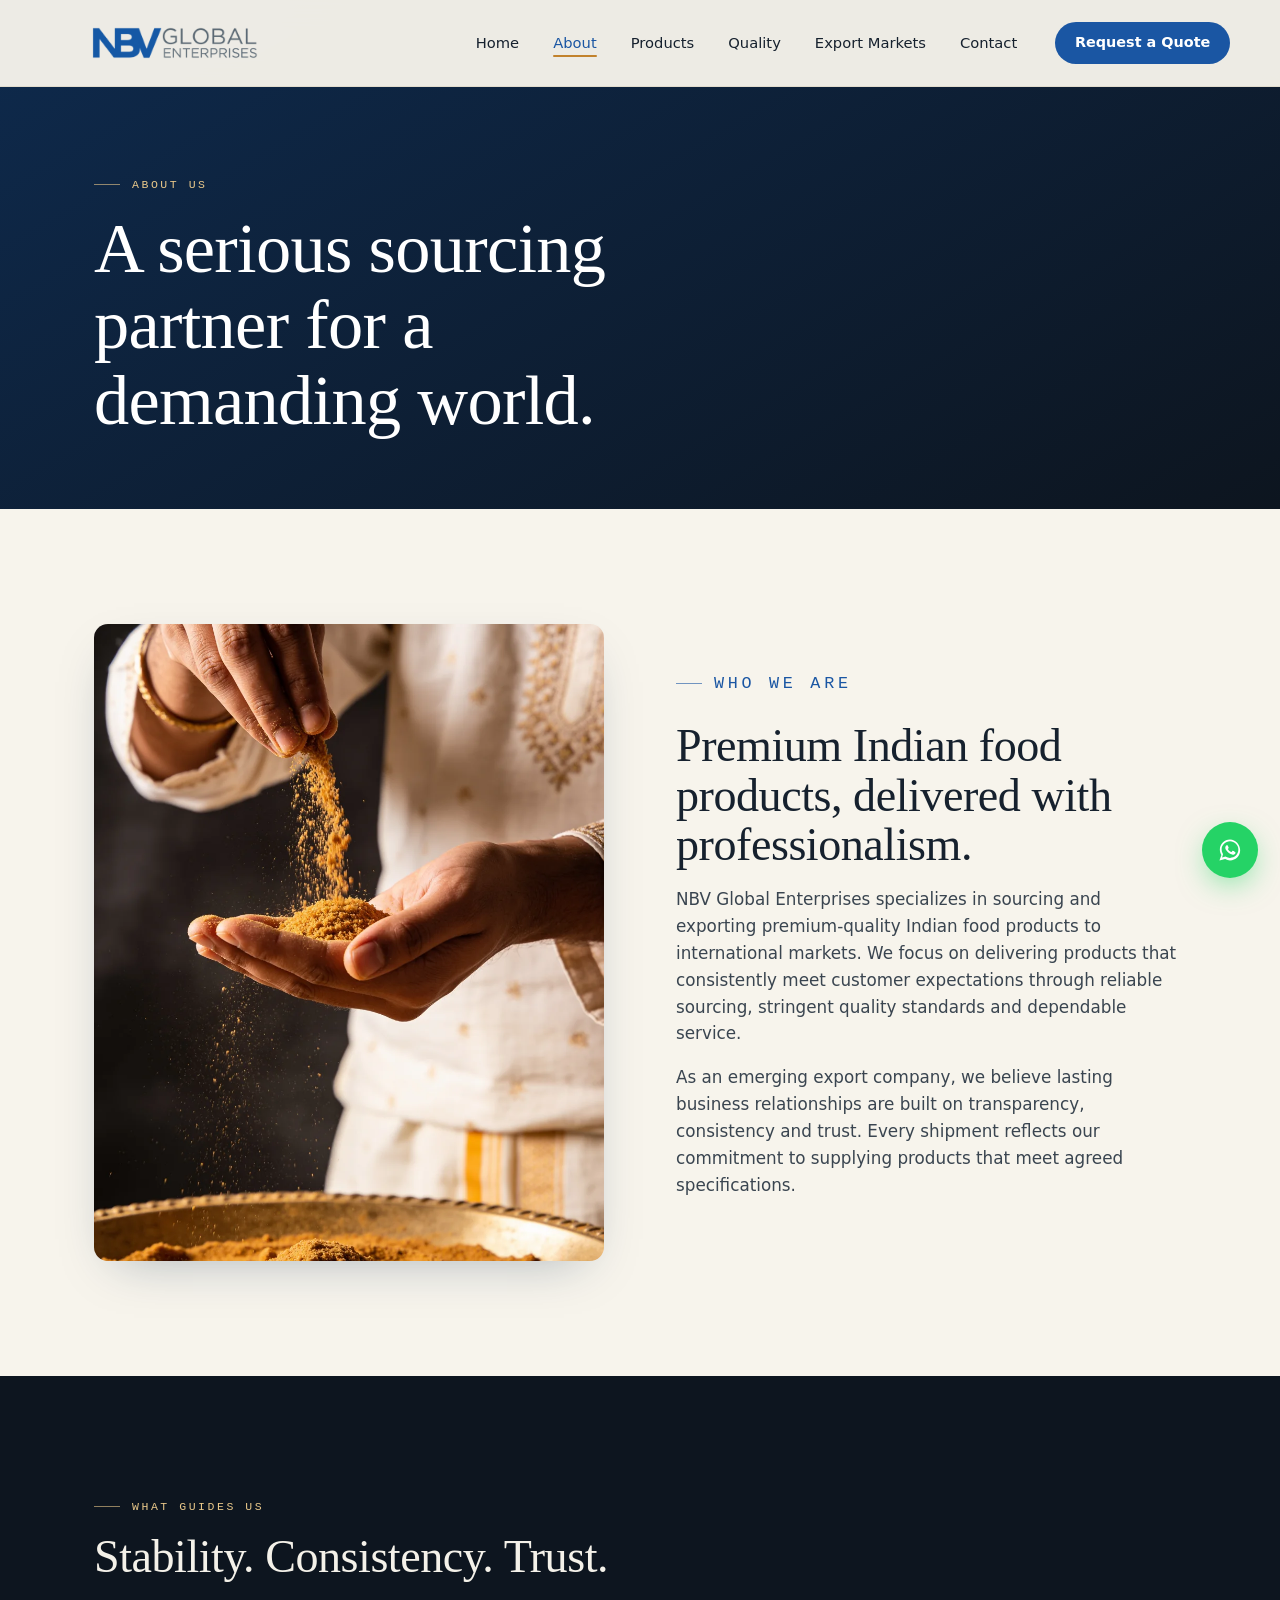
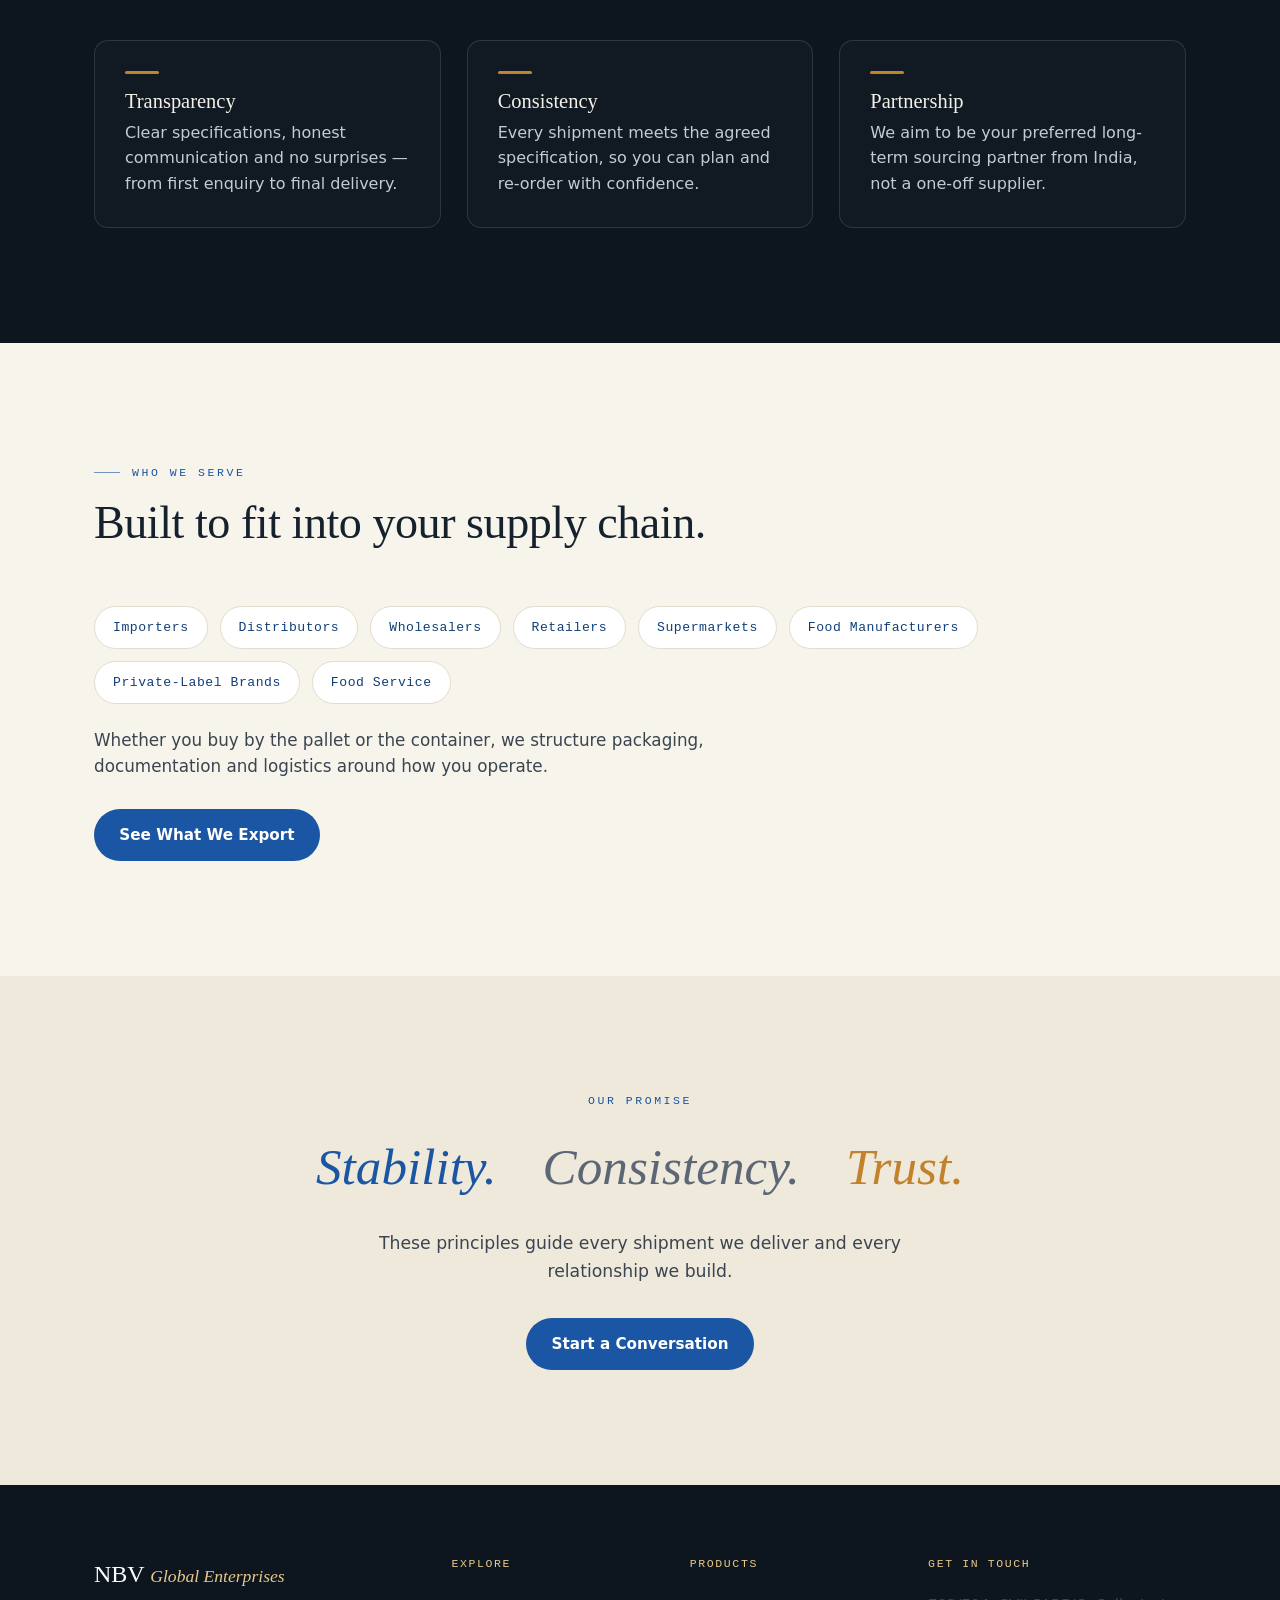
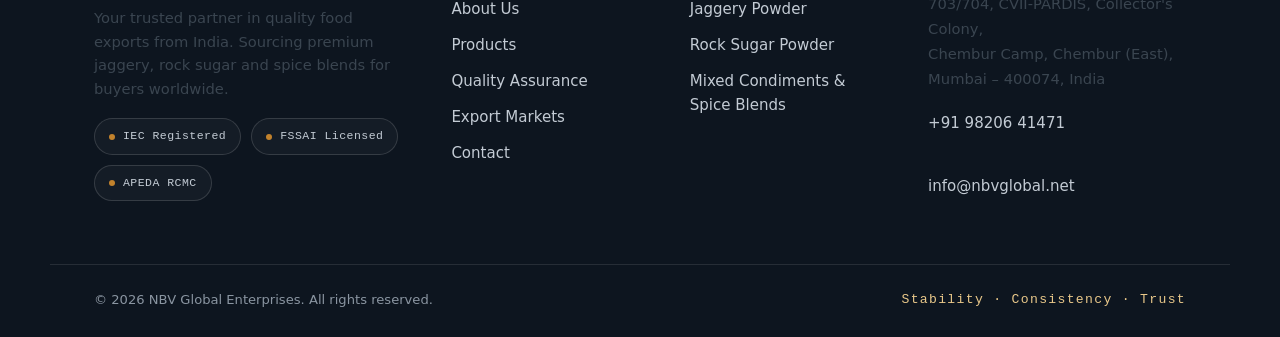
==== commit dcc07d28: "Add files via upload" ====
--- a/about.html
+++ b/about.html
@@ -104,11 +104,11 @@
       <div class="foot-word">NBV <span>Global Enterprises</span></div>
       <p>Your trusted partner in quality food exports from India. Sourcing premium jaggery, rock sugar and spice blends for buyers worldwide.</p>
       <div class="cert-strip">
+        <a class="cert-badge" href="quality.html#certifications"><span class="dot"></span>IEC Registered
+          <span class="cert-preview"><img src="assets/cert-iec.jpg" alt="Importer-Exporter Code"><span>View on Quality page</span></span>
+        </a>
         <a class="cert-badge" href="quality.html#certifications"><span class="dot"></span>FSSAI Licensed
           <span class="cert-preview"><img src="assets/cert-fssai.jpg" alt="FSSAI Central License"><span>View on Quality page</span></span>
-        </a>
-        <a class="cert-badge" href="quality.html#certifications"><span class="dot"></span>IEC Registered
-          <span class="cert-preview"><img src="assets/cert-iec.jpg" alt="Importer-Exporter Code"><span>View on Quality page</span></span>
         </a>
         <a class="cert-badge" href="quality.html#certifications"><span class="dot"></span>APEDA RCMC
           <span class="cert-preview"><img src="assets/cert-apeda.jpg" alt="APEDA RCMC"><span>View on Quality page</span></span>
--- a/assets/styles.css
+++ b/assets/styles.css
@@ -292,8 +292,42 @@
 
 /* ---------- Footer ---------- */
 .cert-strip{display:flex;flex-wrap:wrap;gap:10px;margin-top:18px}
-.cert-badge{display:flex;align-items:center;gap:8px;font-family:var(--mono);font-size:.72rem;letter-spacing:.04em;color:#c3cbd4;padding:8px 14px;border:1px solid rgba(255,255,255,.14);border-radius:100px;background:rgba(255,255,255,.03)}
+.cert-badge{position:relative;display:flex;align-items:center;gap:8px;font-family:var(--mono);font-size:.72rem;letter-spacing:.04em;color:#c3cbd4;padding:8px 14px;border:1px solid rgba(255,255,255,.14);border-radius:100px;background:rgba(255,255,255,.03);text-decoration:none;cursor:pointer;transition:.25s var(--ease)}
+.cert-badge:hover{border-color:var(--amber-soft);color:#fff;background:rgba(255,255,255,.07)}
 .cert-badge .dot{width:6px;height:6px;border-radius:50%;background:var(--amber);flex-shrink:0}
+
+/* Hover preview popup on footer cert badges */
+.cert-badge .cert-preview{
+  position:absolute;bottom:calc(100% + 12px);left:50%;transform:translateX(-50%) translateY(6px);
+  width:180px;background:#fff;border-radius:10px;padding:6px;box-shadow:0 20px 45px -12px rgba(0,0,0,.55);
+  opacity:0;visibility:hidden;transition:.25s var(--ease);pointer-events:none;z-index:50;
+}
+.cert-badge .cert-preview img{width:100%;display:block;border-radius:6px}
+.cert-badge .cert-preview span{display:block;font-family:var(--sans);font-size:.68rem;color:var(--slate);text-align:center;padding-top:6px;letter-spacing:0}
+.cert-badge:hover .cert-preview{opacity:1;visibility:visible;transform:translateX(-50%) translateY(0)}
+@media (max-width:640px){.cert-badge .cert-preview{display:none}}
+
+/* Certificate lightbox on Quality page */
+.cert-card{cursor:pointer}
+.cert-card .cert-thumb{margin-top:14px;border-radius:8px;overflow:hidden;border:1px solid var(--line)}
+.cert-card .cert-thumb img{width:100%;display:block;transition:.35s var(--ease)}
+.cert-card:hover .cert-thumb img{transform:scale(1.03)}
+.cert-card .cert-view{display:inline-block;margin-top:12px;font-family:var(--mono);font-size:.72rem;letter-spacing:.06em;text-transform:uppercase;color:var(--blue-deep)}
+
+.cert-lightbox{
+  position:fixed;inset:0;background:rgba(13,21,31,.88);z-index:1000;
+  display:flex;align-items:center;justify-content:center;padding:30px;
+  opacity:0;visibility:hidden;transition:.25s var(--ease);
+}
+.cert-lightbox.open{opacity:1;visibility:visible}
+.cert-lightbox-inner{max-width:640px;width:100%;background:#fff;border-radius:12px;overflow:hidden;box-shadow:0 30px 80px -20px rgba(0,0,0,.6)}
+.cert-lightbox-inner img{width:100%;display:block;max-height:78vh;object-fit:contain;background:#fff}
+.cert-lightbox-close{
+  position:absolute;top:22px;right:26px;width:42px;height:42px;border-radius:50%;
+  background:rgba(255,255,255,.12);color:#fff;border:1px solid rgba(255,255,255,.25);
+  font-size:1.3rem;line-height:1;cursor:pointer;display:flex;align-items:center;justify-content:center;
+}
+.cert-lightbox-close:hover{background:rgba(255,255,255,.22)}
 
 .qa-certs{padding:0 0 90px}
 .cert-grid{display:grid;grid-template-columns:repeat(3,1fr);gap:20px}
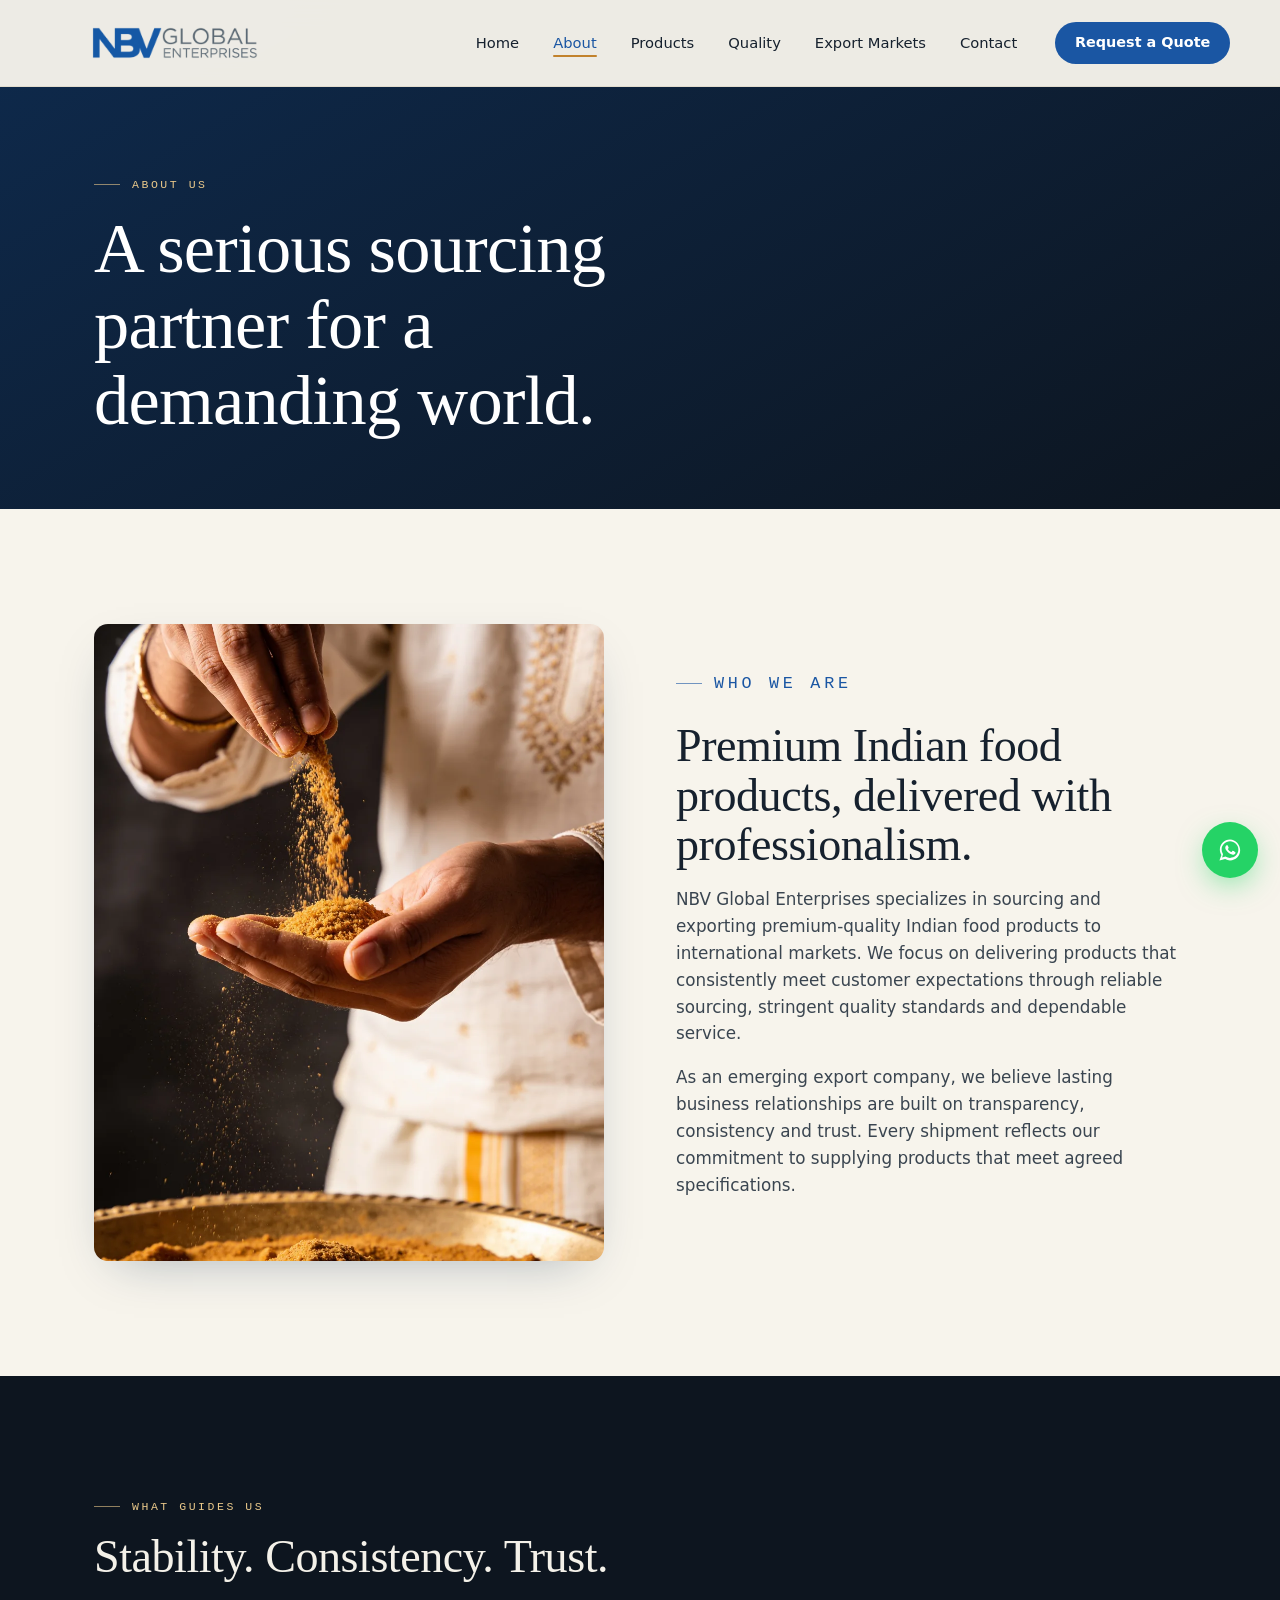
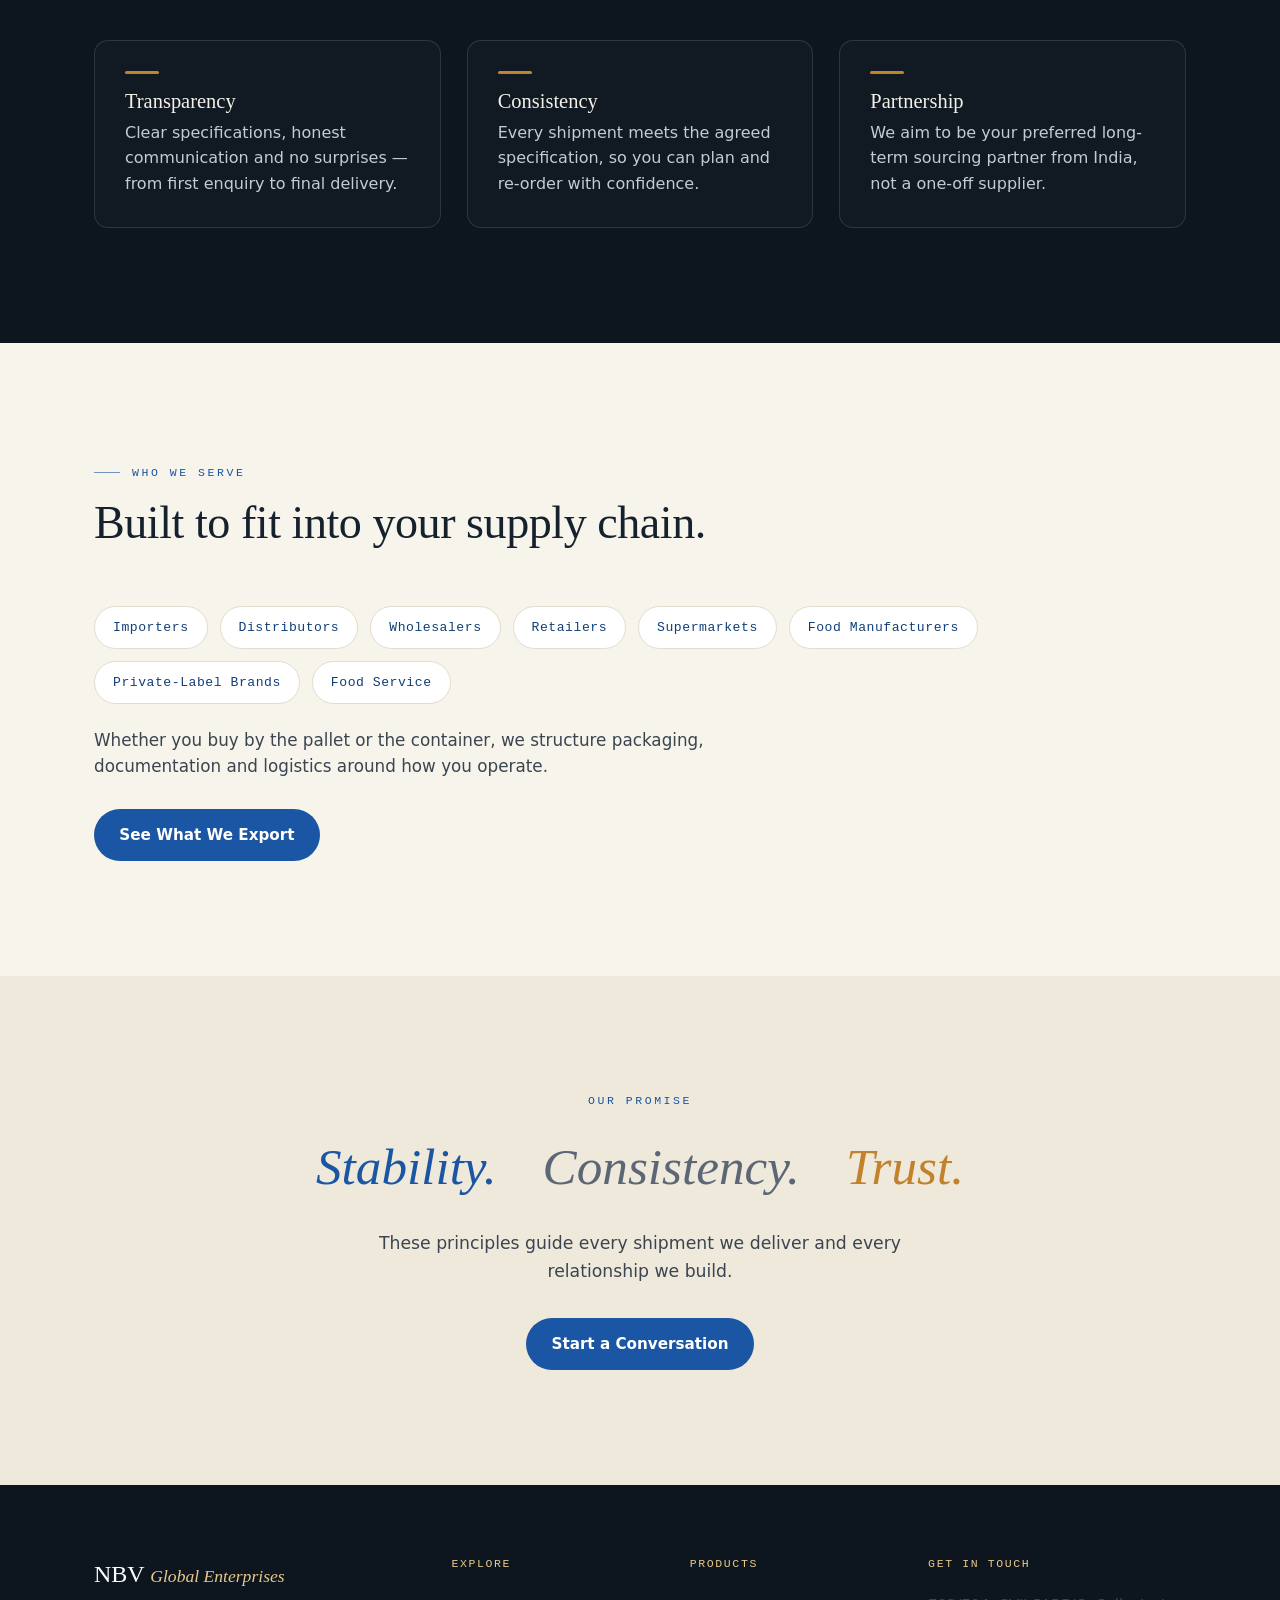
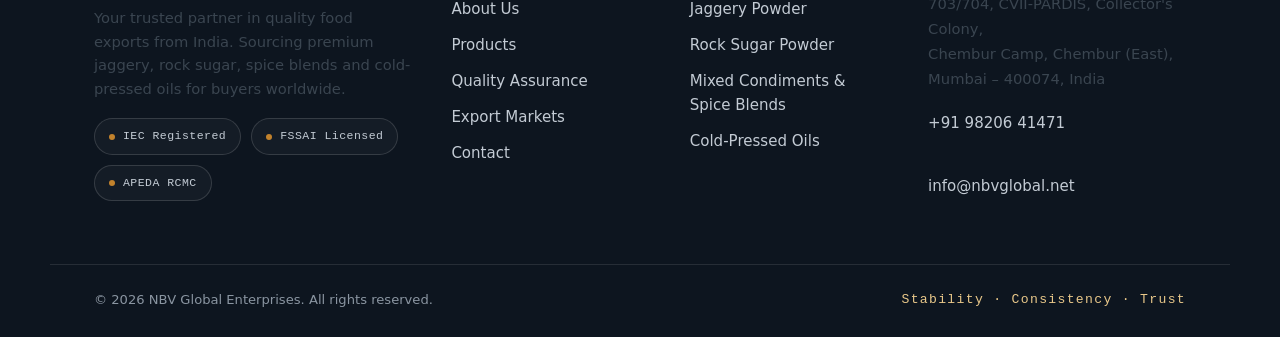
==== commit 9616560a: "Add files via upload" ====
--- a/about.html
+++ b/about.html
@@ -24,6 +24,7 @@
     <a href="product-jaggery.html">Jaggery Powder</a>
     <a href="product-rock-sugar.html">Rock Sugar Powder</a>
     <a href="product-mixed-condiments.html">Mixed Condiments &amp; Spice Blends</a>
+    <a href="product-cold-press-oils.html">Cold-Pressed Oils</a>
   </div>
 </li><li><a href="quality.html">Quality</a></li><li><a href="export-markets.html">Export Markets</a></li><li><a href="contact.html">Contact</a></li></ul>
     </nav>
@@ -38,6 +39,7 @@
   <a href="product-jaggery.html" class="sub">— Jaggery Powder</a>
   <a href="product-rock-sugar.html" class="sub">— Rock Sugar Powder</a>
   <a href="product-mixed-condiments.html" class="sub">— Mixed Condiments</a>
+  <a href="product-cold-press-oils.html" class="sub">— Cold-Pressed Oils</a>
   <a href="quality.html">Quality</a>
   <a href="export-markets.html">Export Markets</a>
   <a href="contact.html">Contact</a>
@@ -102,7 +104,7 @@
   <div class="wrap footer-grid">
     <div class="foot-brand">
       <div class="foot-word">NBV <span>Global Enterprises</span></div>
-      <p>Your trusted partner in quality food exports from India. Sourcing premium jaggery, rock sugar and spice blends for buyers worldwide.</p>
+      <p>Your trusted partner in quality food exports from India. Sourcing premium jaggery, rock sugar, spice blends and cold-pressed oils for buyers worldwide.</p>
       <div class="cert-strip">
         <a class="cert-badge" href="quality.html#certifications"><span class="dot"></span>IEC Registered
           <span class="cert-preview"><img src="assets/cert-iec.jpg" alt="Importer-Exporter Code"><span>View on Quality page</span></span>
@@ -128,6 +130,7 @@
       <a href="product-jaggery.html">Jaggery Powder</a>
       <a href="product-rock-sugar.html">Rock Sugar Powder</a>
       <a href="product-mixed-condiments.html">Mixed Condiments &amp; Spice Blends</a>
+      <a href="product-cold-press-oils.html">Cold-Pressed Oils</a>
     </div>
     <div class="foot-col foot-contact">
       <h4>Get in Touch</h4>
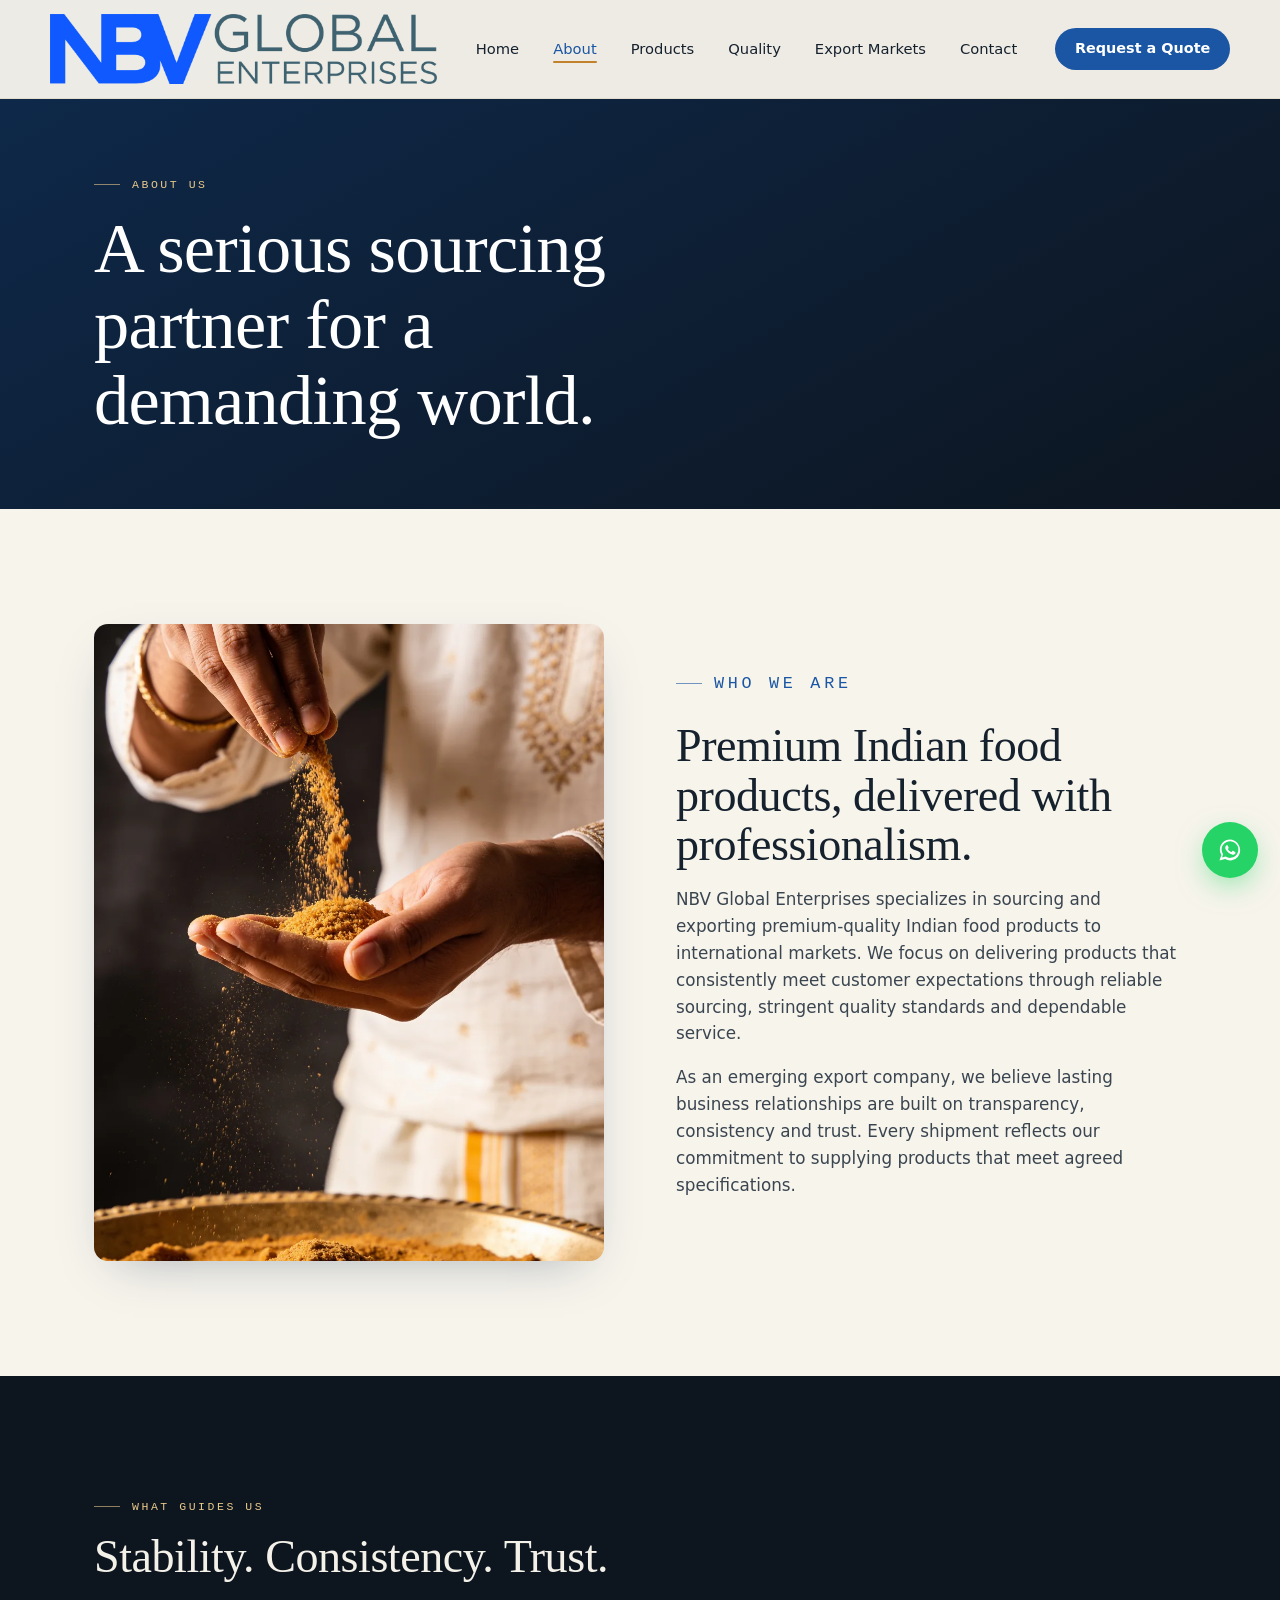
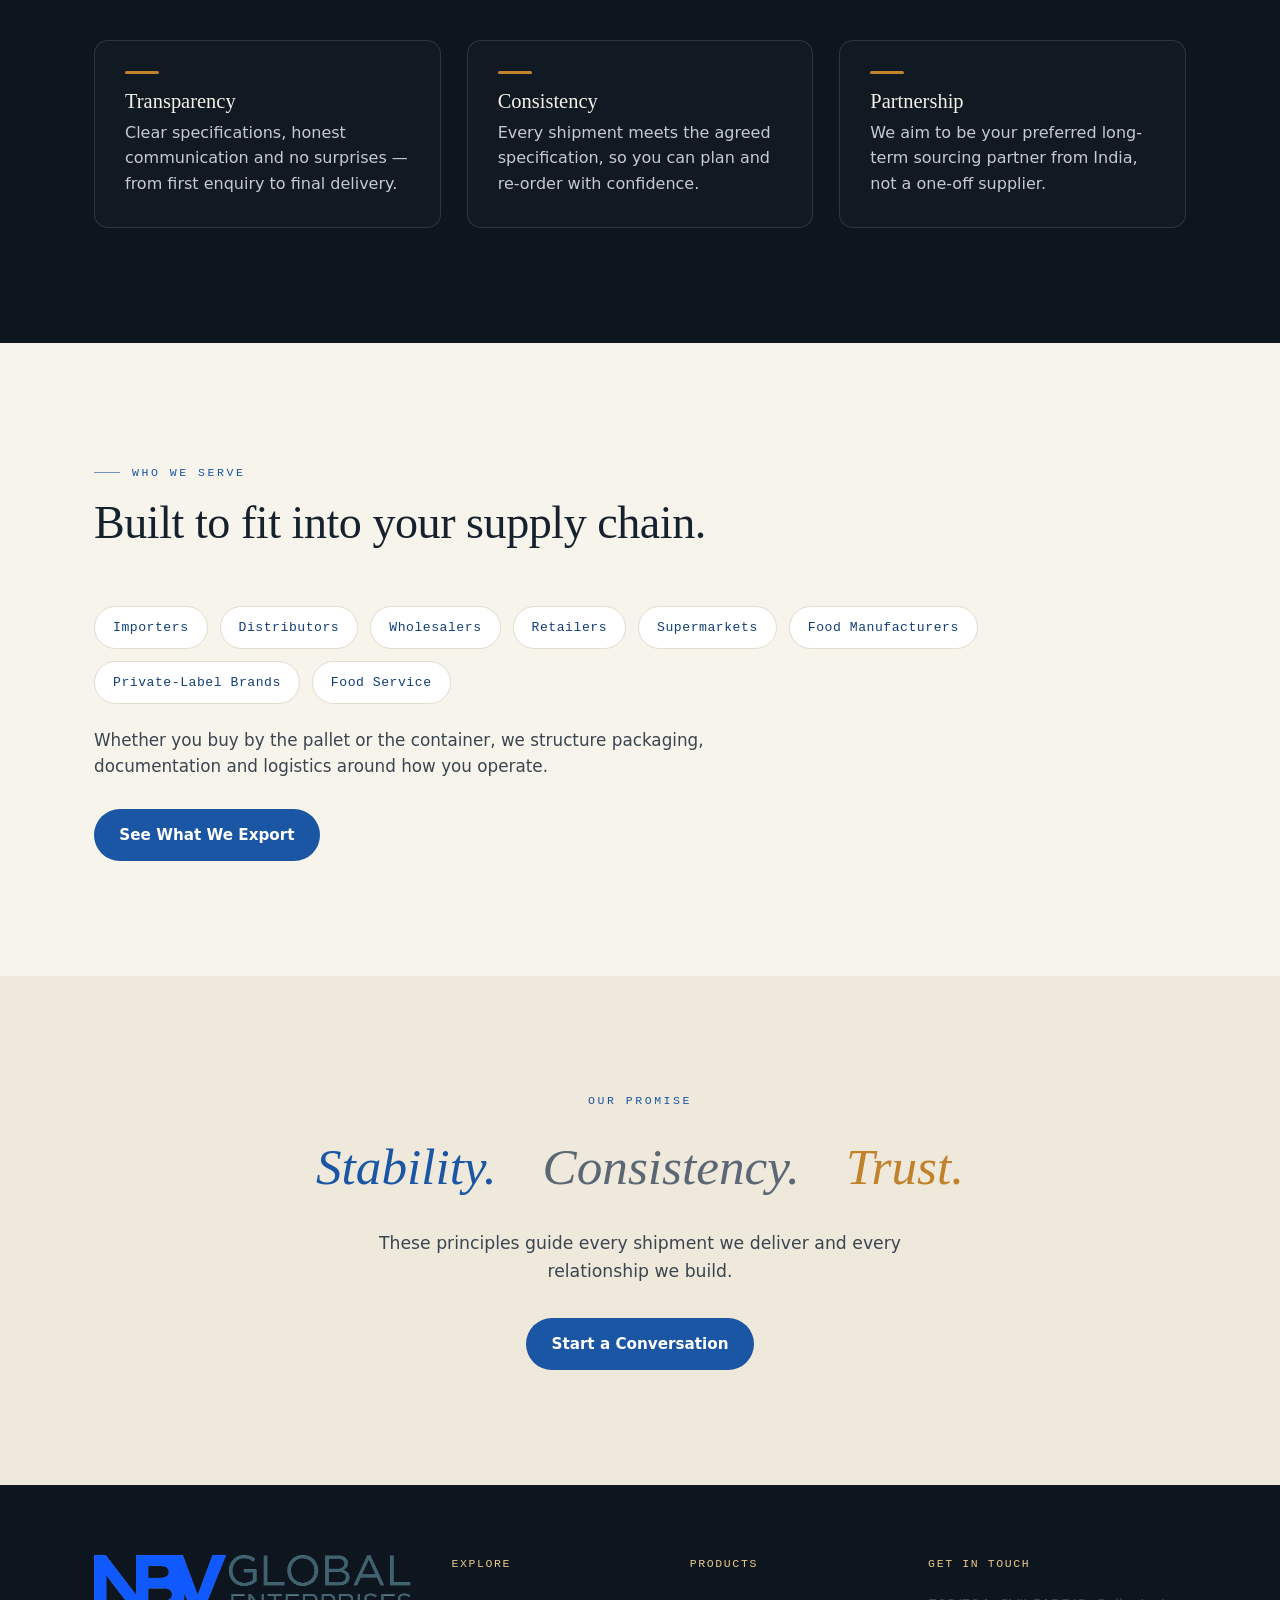
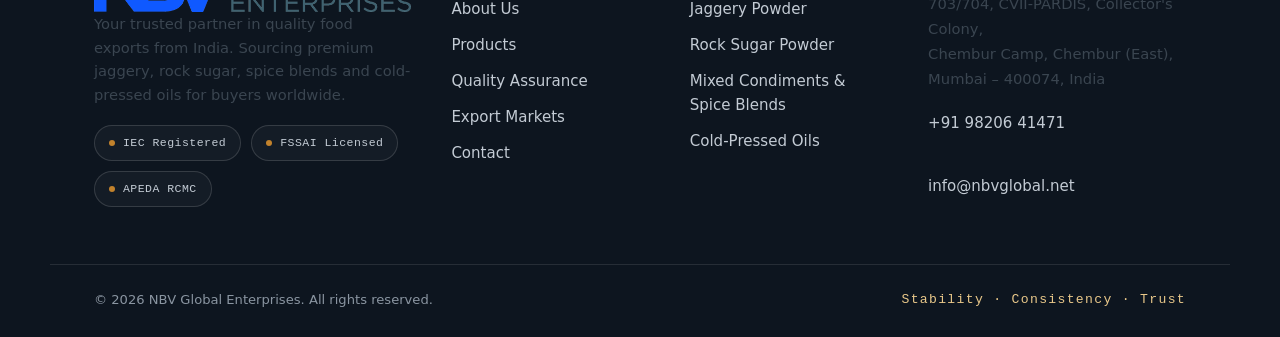
==== commit 3e9c380f: "Add files via upload" ====
--- a/about.html
+++ b/about.html
@@ -103,7 +103,7 @@
 </main><footer class="site-footer">
   <div class="wrap footer-grid">
     <div class="foot-brand">
-      <div class="foot-word">NBV <span>Global Enterprises</span></div>
+      <img src="assets/logo.png" alt="NBV Global Enterprises" class="foot-logo">
       <p>Your trusted partner in quality food exports from India. Sourcing premium jaggery, rock sugar, spice blends and cold-pressed oils for buyers worldwide.</p>
       <div class="cert-strip">
         <a class="cert-badge" href="quality.html#certifications"><span class="dot"></span>IEC Registered
--- a/assets/styles.css
+++ b/assets/styles.css
@@ -93,8 +93,8 @@
 .site-header.scrolled .header-inner{padding:10px 0}
 .brand{display:flex;align-items:center;position:relative}
 /* logo: always dark version on light header; scales down on mobile */
-.brand img{height:clamp(42px,5.6vw,58px);width:auto;transition:.3s}
-.site-header.scrolled .brand img{height:clamp(40px,5.2vw,52px)}
+.brand img{height:clamp(50px,6.8vw,70px);width:auto;transition:.3s}
+.site-header.scrolled .brand img{height:clamp(48px,6.3vw,63px)}
 .logo-light{display:none}
 .logo-dark{opacity:1}
 .nav{margin-left:auto}
@@ -244,6 +244,12 @@
 .chips{list-style:none;display:flex;flex-wrap:wrap;gap:10px}
 .chips li{font-size:.86rem;padding:8px 15px;background:#fff;border:1px solid var(--line);border-radius:100px;color:var(--ink)}
 .chips.pack li{font-family:var(--mono);font-size:.8rem;background:var(--paper-2);border-color:transparent;color:var(--blue-deep);font-weight:500}
+
+.hsn-list{list-style:none;display:flex;flex-direction:column;gap:0}
+.hsn-list li{display:flex;justify-content:space-between;align-items:baseline;gap:14px;font-size:.92rem;padding:11px 0;border-bottom:1px solid var(--line)}
+.hsn-list li:last-child{border-bottom:none}
+.hsn-list .oil-name{color:var(--ink)}
+.hsn-list .oil-hsn{font-family:var(--mono);font-size:.76rem;color:var(--blue-deep);background:var(--paper-2);padding:4px 10px;border-radius:6px;white-space:nowrap;flex-shrink:0}
 .markets-note{background:#fff;border:1px solid var(--line);border-left:4px solid var(--amber);border-radius:var(--r);padding:30px 34px;max-width:760px}
 .markets-note p{font-size:1.05rem;margin-bottom:.8rem}
 
@@ -374,6 +380,7 @@
   .prod-row .prod-row-img,.prod-row.reverse .prod-row-img{order:-1}
   .footer-grid{grid-template-columns:1fr 1fr}
   .two-col-media{max-width:440px}
+  .brand img{margin-left:12px}
 }
 @media (max-width:600px){
   .prod-grid,.why-grid,.val-grid,.specs-grid,.steps,.market-grid,.row2,.footer-grid{grid-template-columns:1fr}
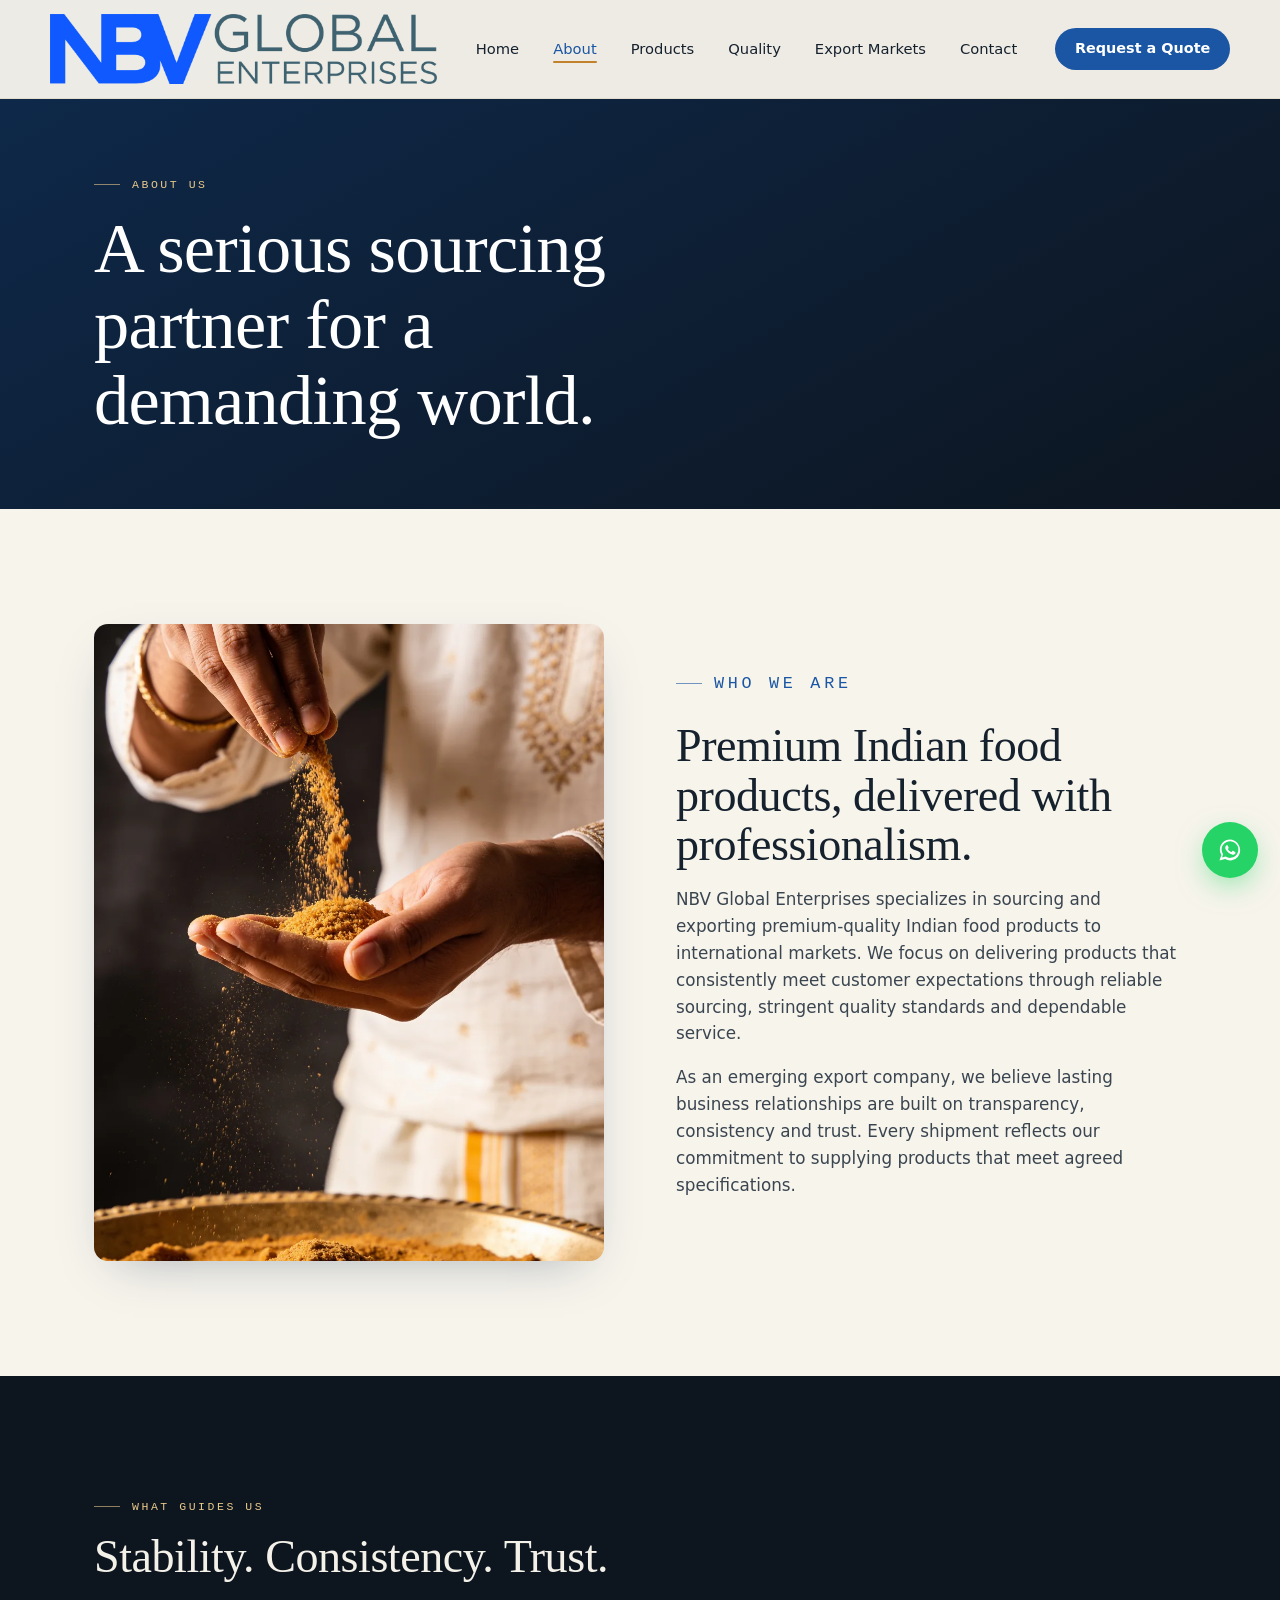
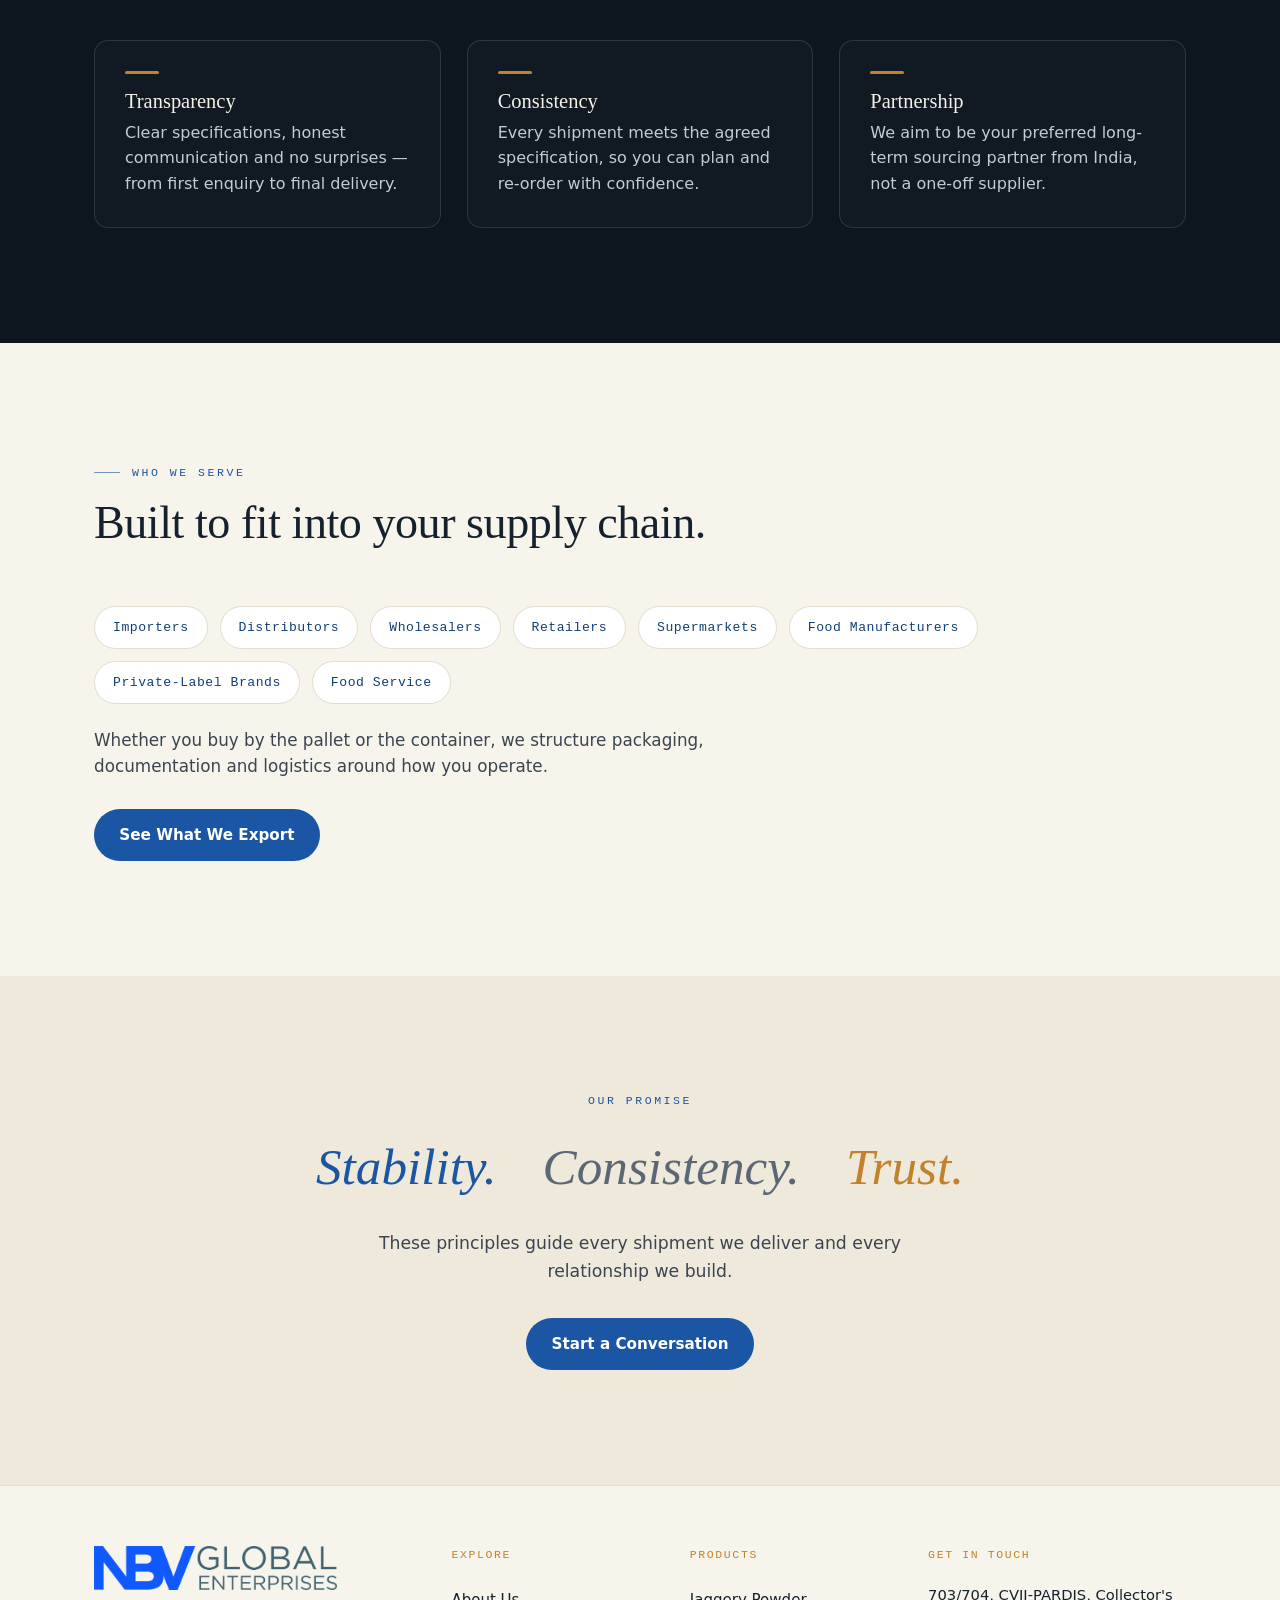
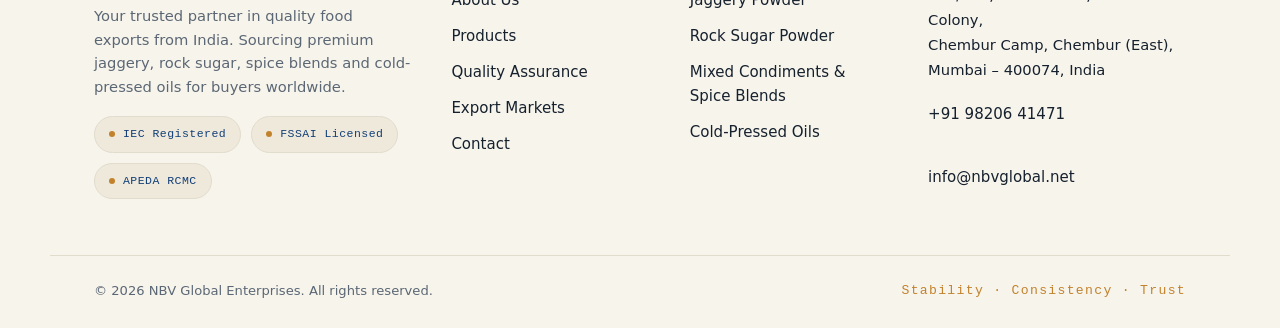
==== commit a2de54a2: "Add files via upload" ====
--- a/about.html
+++ b/about.html
@@ -5,6 +5,69 @@
 <meta name="viewport" content="width=device-width, initial-scale=1">
 <title>About · NBV Global Enterprises</title>
 <meta name="description" content="About NBV Global Enterprises — an emerging Indian food export company built on transparency, consistency and trust.">
+    <link rel="canonical" href="https://nbvglobal.net.in/about.html">
+    <link rel="icon" type="image/x-icon" href="/favicon.ico">
+    <link rel="icon" type="image/png" sizes="32x32" href="/assets/favicon-32.png">
+    <link rel="icon" type="image/png" sizes="16x16" href="/assets/favicon-16.png">
+    <link rel="apple-touch-icon" sizes="180x180" href="/assets/apple-touch-icon.png">
+    <meta property="og:type" content="website">
+    <meta property="og:site_name" content="NBV Global Enterprises">
+    <meta property="og:title" content="About NBV Global Enterprises — Mumbai-Based Food Exporter">
+    <meta property="og:description" content="About NBV Global Enterprises — an emerging Indian food export company built on transparency, consistency and trust.">
+    <meta property="og:url" content="https://nbvglobal.net.in/about.html">
+    <meta property="og:image" content="https://nbvglobal.net.in/assets/brand.jpg">
+    <meta property="og:locale" content="en_IN">
+    <meta name="twitter:card" content="summary_large_image">
+    <meta name="twitter:title" content="About NBV Global Enterprises — Mumbai-Based Food Exporter">
+    <meta name="twitter:description" content="About NBV Global Enterprises — an emerging Indian food export company built on transparency, consistency and trust.">
+    <meta name="twitter:image" content="https://nbvglobal.net.in/assets/brand.jpg">
+    <script type="application/ld+json">{
+  "@context": "https://schema.org",
+  "@type": "Organization",
+  "@id": "https://nbvglobal.net.in/#organization",
+  "name": "NBV Global Enterprises",
+  "url": "https://nbvglobal.net.in",
+  "logo": "https://nbvglobal.net.in/assets/logo.png",
+  "image": "https://nbvglobal.net.in/assets/brand.jpg",
+  "description": "Merchant exporter of jaggery powder, rock sugar powder, mixed condiments & spice blends, and cold-pressed oils from Mumbai, India.",
+  "address": {
+    "@type": "PostalAddress",
+    "streetAddress": "703/704, CVII-PARDIS, Collector's Colony, Chembur Camp, Chembur (East)",
+    "addressLocality": "Mumbai",
+    "addressRegion": "Maharashtra",
+    "postalCode": "400074",
+    "addressCountry": "IN"
+  },
+  "telephone": "+91-98206-41471",
+  "email": "info@nbvglobal.net",
+  "areaServed": "World",
+  "knowsAbout": [
+    "Jaggery Powder",
+    "Rock Sugar Powder",
+    "Mixed Condiments",
+    "Spice Blends",
+    "Cold-Pressed Oils",
+    "Food Export"
+  ]
+}</script>
+    <script type="application/ld+json">{
+  "@context": "https://schema.org",
+  "@type": "BreadcrumbList",
+  "itemListElement": [
+    {
+      "@type": "ListItem",
+      "position": 1,
+      "name": "Home",
+      "item": "https://nbvglobal.net.in/"
+    },
+    {
+      "@type": "ListItem",
+      "position": 2,
+      "name": "About",
+      "item": "https://nbvglobal.net.in/about.html"
+    }
+  ]
+}</script>
 <link rel="preconnect" href="https://fonts.googleapis.com">
 <link rel="preconnect" href="https://fonts.gstatic.com" crossorigin>
 <link href="https://fonts.googleapis.com/css2?family=Newsreader:ital,opsz,wght@0,6..72,400;0,6..72,500;0,6..72,600;1,6..72,400;1,6..72,500&family=Hanken+Grotesk:wght@400;500;600;700&family=IBM+Plex+Mono:wght@400;500;600&display=swap" rel="stylesheet">
--- a/assets/styles.css
+++ b/assets/styles.css
@@ -298,8 +298,8 @@
 
 /* ---------- Footer ---------- */
 .cert-strip{display:flex;flex-wrap:wrap;gap:10px;margin-top:18px}
-.cert-badge{position:relative;display:flex;align-items:center;gap:8px;font-family:var(--mono);font-size:.72rem;letter-spacing:.04em;color:#c3cbd4;padding:8px 14px;border:1px solid rgba(255,255,255,.14);border-radius:100px;background:rgba(255,255,255,.03);text-decoration:none;cursor:pointer;transition:.25s var(--ease)}
-.cert-badge:hover{border-color:var(--amber-soft);color:#fff;background:rgba(255,255,255,.07)}
+.cert-badge{position:relative;display:flex;align-items:center;gap:8px;font-family:var(--mono);font-size:.72rem;letter-spacing:.04em;color:var(--blue-deep);padding:8px 14px;border:1px solid var(--line);border-radius:100px;background:var(--paper-2);text-decoration:none;cursor:pointer;transition:.25s var(--ease)}
+.cert-badge:hover{border-color:var(--amber);color:var(--ink);background:#fff}
 .cert-badge .dot{width:6px;height:6px;border-radius:50%;background:var(--amber);flex-shrink:0}
 
 /* Hover preview popup on footer cert badges */
@@ -344,18 +344,17 @@
 .cert-card .cert-valid{font-family:var(--mono);font-size:.72rem;letter-spacing:.06em;text-transform:uppercase;color:var(--slate);margin-top:.6rem;display:block}
 @media (max-width:860px){.cert-grid{grid-template-columns:1fr}}
 
-.site-footer{background:var(--ink-2);color:#c3cbd4;padding:70px 0 30px}
-.footer-grid{display:grid;grid-template-columns:1.6fr 1fr 1fr 1.3fr;gap:40px;padding-bottom:44px;border-bottom:1px solid rgba(255,255,255,.1)}
-.foot-word{font-family:var(--serif);font-size:1.5rem;color:#fff;margin-bottom:.8rem;font-weight:500}
-.foot-word span{color:var(--amber-soft);font-style:italic;font-size:1.1rem}
-.foot-brand p{font-size:.92rem;max-width:34ch}
-.foot-col h4{font-family:var(--mono);font-size:.72rem;letter-spacing:.14em;text-transform:uppercase;color:var(--amber-soft);margin-bottom:1.1rem;font-weight:500}
-.foot-col a{display:block;padding:6px 0;font-size:.94rem;color:#c3cbd4;transition:.2s}
-.foot-col a:hover{color:#fff;padding-left:5px}
-.foot-contact p{font-size:.92rem;margin-bottom:.9rem;line-height:1.7}
-.foot-contact a:hover{color:var(--amber-soft)}
-.foot-bottom{display:flex;justify-content:space-between;flex-wrap:wrap;gap:12px;padding-top:24px;font-size:.82rem;color:#8a95a1}
-.foot-tag{font-family:var(--mono);letter-spacing:.1em;color:var(--amber-soft)}
+.site-footer{background:var(--paper);color:var(--slate);padding:60px 0 30px;border-top:1px solid var(--line)}
+.footer-grid{display:grid;grid-template-columns:1.6fr 1fr 1fr 1.3fr;gap:40px;padding-bottom:44px;border-bottom:1px solid var(--line)}
+.foot-logo{height:44px;width:auto;margin-bottom:14px;display:block}
+.foot-brand p{font-size:.92rem;max-width:34ch;color:var(--slate)}
+.foot-col h4{font-family:var(--mono);font-size:.72rem;letter-spacing:.14em;text-transform:uppercase;color:var(--amber);margin-bottom:1.1rem;font-weight:500}
+.foot-col a{display:block;padding:6px 0;font-size:.94rem;color:var(--ink);transition:.2s}
+.foot-col a:hover{color:var(--blue);padding-left:5px}
+.foot-contact p{font-size:.92rem;margin-bottom:.9rem;line-height:1.7;color:var(--ink)}
+.foot-contact a:hover{color:var(--blue)}
+.foot-bottom{display:flex;justify-content:space-between;flex-wrap:wrap;gap:12px;padding-top:24px;font-size:.82rem;color:var(--slate)}
+.foot-tag{font-family:var(--mono);letter-spacing:.1em;color:var(--amber)}
 
 /* whatsapp */
 .whatsapp{position:fixed;right:22px;bottom:22px;z-index:80;width:56px;height:56px;border-radius:50%;background:#25d366;color:#fff;display:flex;align-items:center;justify-content:center;box-shadow:0 10px 30px -6px rgba(37,211,102,.6);transition:.3s var(--ease)}
